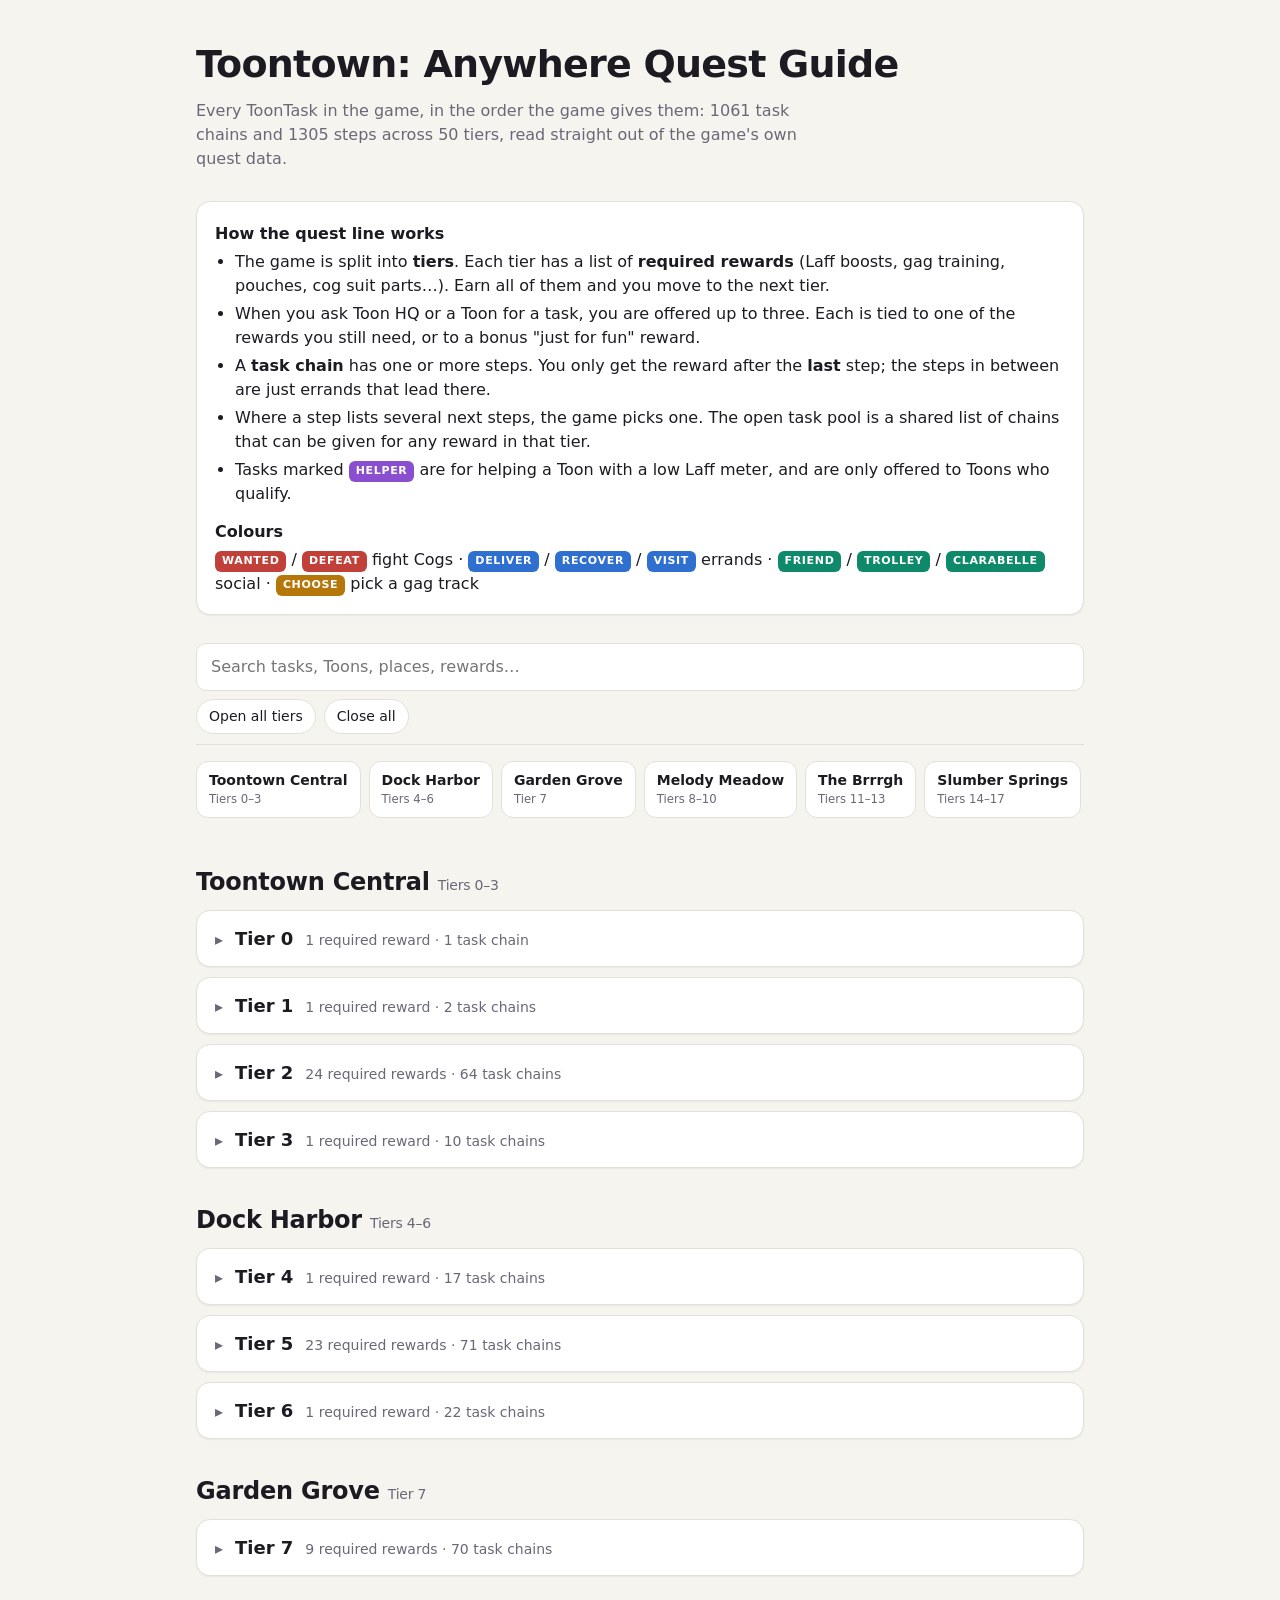
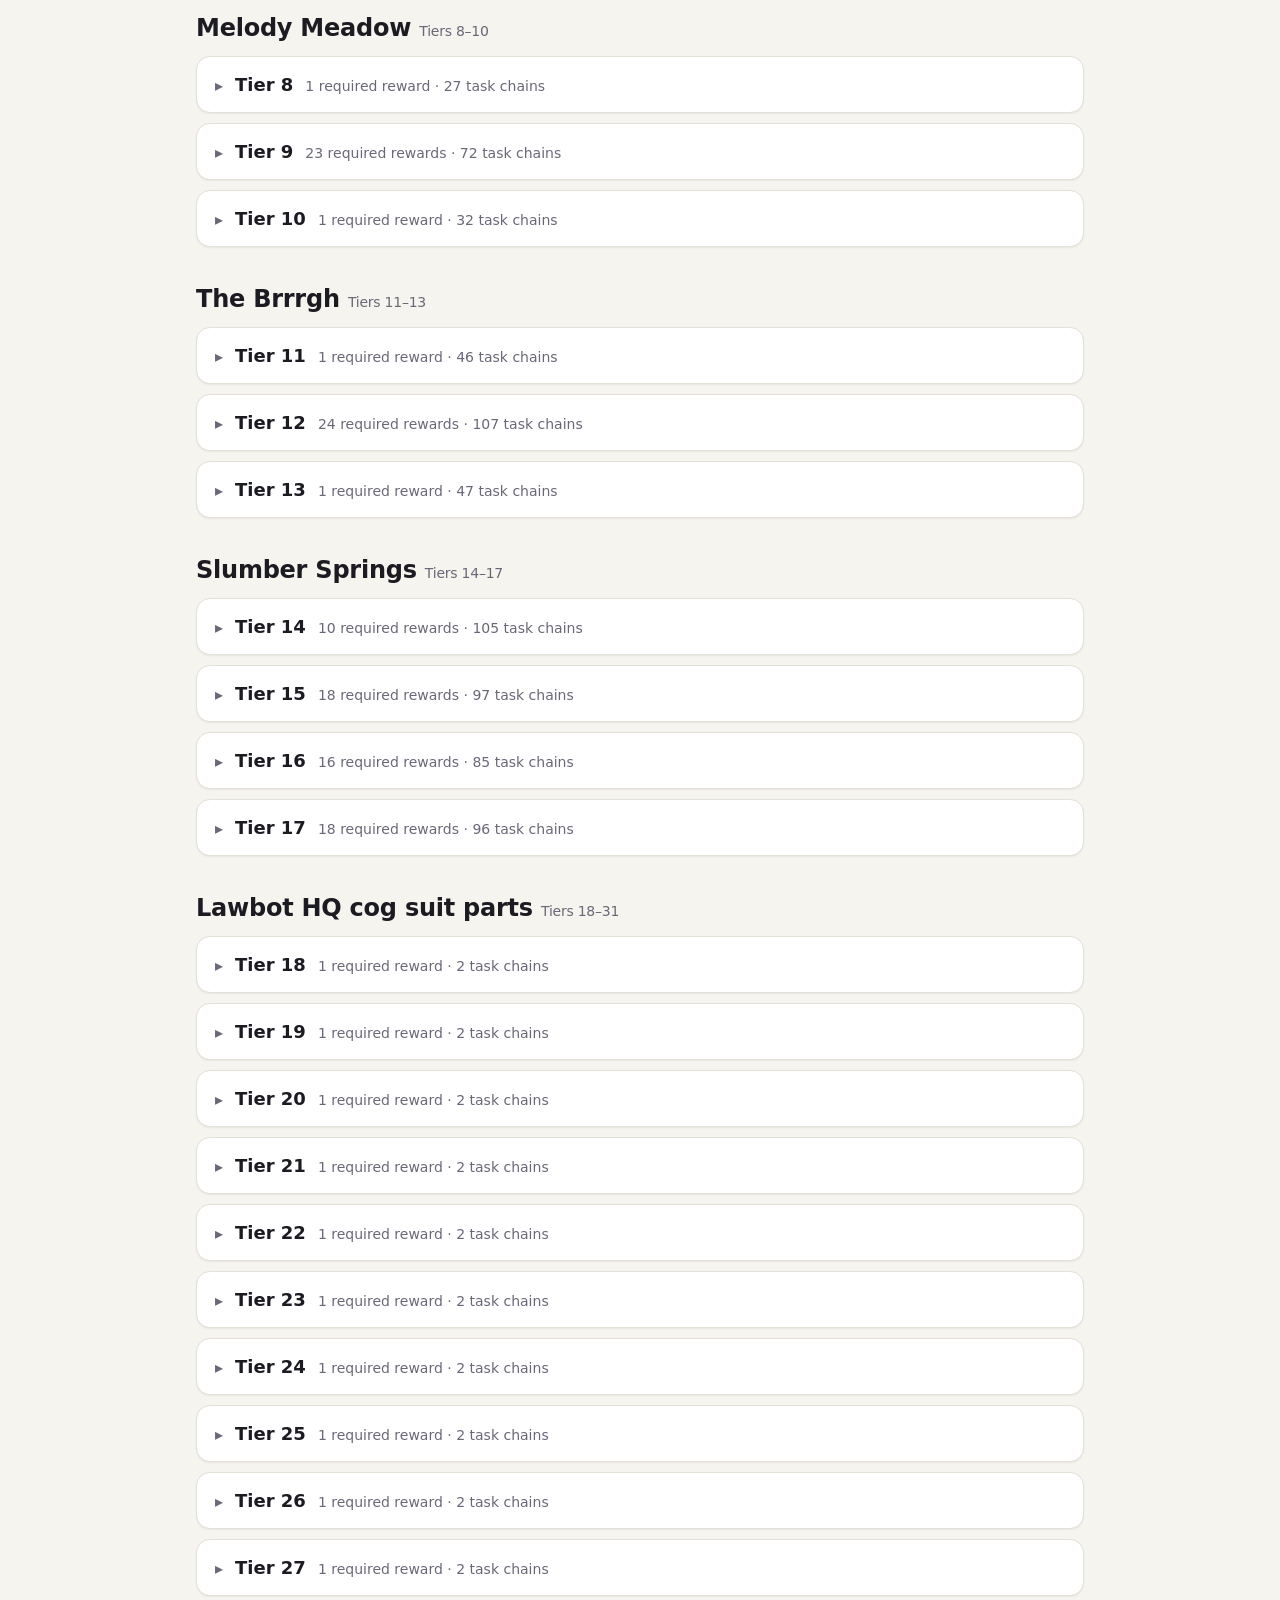
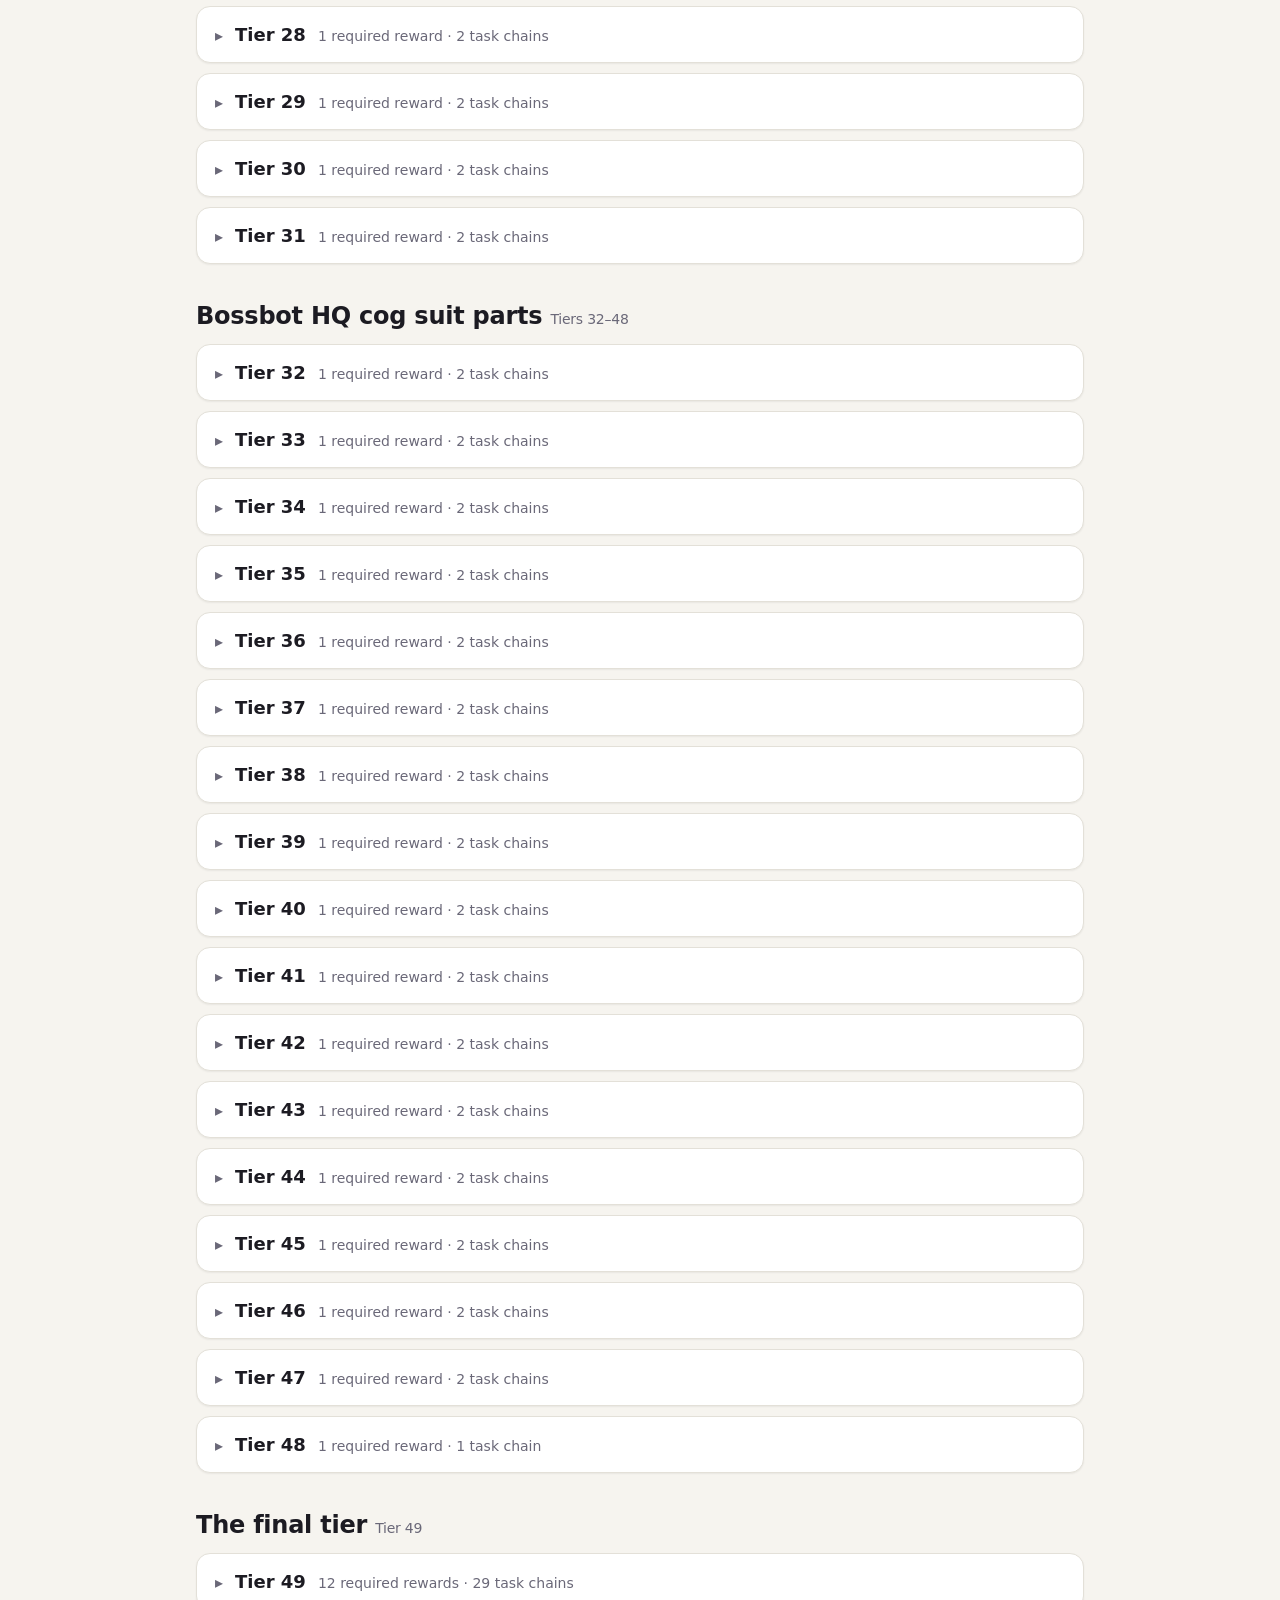
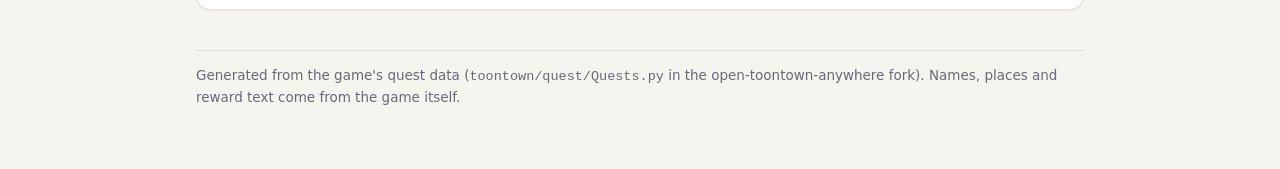
==== docs/quest-guide.html @ 8e9ef566 "Add the quest guide: one-page HTML, wiki pages, and the scripts that build them extract_quests.py re" ====
<!doctype html>
<html lang="en"><head><meta charset="utf-8"><meta name="viewport" content="width=device-width, initial-scale=1">
<title>Toontown: Anywhere Quest Guide</title>
<style>
:root{--bg:#f6f4ef;--card:#fff;--ink:#1c1b22;--muted:#6a6878;--line:#e3e0d8;--accent:#7a3bd6;--accent2:#0e8a6a;--fight:#c2403a;--errand:#2f6fd0;--social:#0e8a6a;--choose:#b5760a;--helper:#8a4fd0;--shadow:0 1px 2px rgba(0,0,0,.06)}
@media (prefers-color-scheme:dark){:root{--bg:#14131a;--card:#1d1c26;--ink:#ecebf3;--muted:#9a98ab;--line:#2d2b3a;--accent:#a678f0;--accent2:#3cc9a0;--fight:#f07a72;--errand:#7aa7f5;--social:#3cc9a0;--choose:#f0b24d;--helper:#b88cf5;--shadow:none}}
*{box-sizing:border-box}html{scroll-behavior:smooth}
body{margin:0;background:var(--bg);color:var(--ink);font:16px/1.5 system-ui,-apple-system,"Segoe UI",Roboto,sans-serif}
.wrap{max-width:920px;margin:0 auto;padding:0 16px 64px}
header{padding:36px 0 12px}header h1{margin:0 0 6px;font-size:clamp(26px,5vw,38px);letter-spacing:-.02em}
header p{margin:0;color:var(--muted);max-width:62ch}
.how{background:var(--card);border:1px solid var(--line);border-radius:14px;padding:6px 18px 14px;margin:18px 0;box-shadow:var(--shadow)}
.how h3{margin:14px 0 4px;font-size:16px}.how p,.how li{margin:4px 0;color:var(--ink)}.how ul{padding-left:20px;margin:4px 0}
.bar{position:sticky;top:0;z-index:5;background:var(--bg);padding:10px 0;border-bottom:1px solid var(--line);margin:0 0 4px}
.bar input{width:100%;font:inherit;padding:11px 14px;border-radius:10px;border:1px solid var(--line);background:var(--card);color:var(--ink)}
.bar .row{display:flex;gap:8px;margin-top:8px;align-items:center;flex-wrap:wrap}
.bar button{font:inherit;font-size:14px;padding:6px 12px;border-radius:999px;border:1px solid var(--line);background:var(--card);color:var(--ink);cursor:pointer}
#count{color:var(--muted);font-size:14px}
nav.toc{display:flex;gap:8px;overflow-x:auto;padding:12px 0;scrollbar-width:thin}
nav.toc a{flex:0 0 auto;text-decoration:none;color:var(--ink);background:var(--card);border:1px solid var(--line);border-radius:12px;padding:8px 12px;font-weight:600;font-size:14px;display:flex;flex-direction:column}
nav.toc a small{color:var(--muted);font-weight:400}
h2{margin:34px 0 10px;font-size:24px;letter-spacing:-.01em;scroll-margin-top:110px}h2 .muted{font-size:14px;font-weight:400}
h4{margin:16px 0 6px;font-size:14px;color:var(--muted);text-transform:uppercase;letter-spacing:.05em}
.muted{color:var(--muted);font-size:.92em}
details.tier{background:var(--card);border:1px solid var(--line);border-radius:14px;margin:10px 0;box-shadow:var(--shadow)}
details.tier>summary{padding:14px 18px;cursor:pointer;display:flex;gap:12px;align-items:baseline;flex-wrap:wrap;list-style:none}
details.tier>summary::-webkit-details-marker{display:none}
details.tier>summary::before{content:"▸";color:var(--muted);transition:transform .15s}details.tier[open]>summary::before{transform:rotate(90deg)}
.tn{font-weight:700;font-size:18px}.tsum{color:var(--muted);font-size:14px}
.tbody{padding:0 18px 16px}.note{color:var(--muted);margin:6px 0}
.rewards ol{margin:4px 0;padding-left:22px;columns:1}@media(min-width:700px){.rewards ol{columns:2}}
.rewards.just p{margin:4px 0;color:var(--ink)}
.group{margin:8px 0}.gh{margin:10px 0 4px;color:var(--accent);font-size:14px}
details.chain{border:1px solid var(--line);border-radius:10px;margin:6px 0;background:var(--bg)}
details.chain>summary{padding:9px 12px;cursor:pointer}
ul.tree,ul.next{list-style:none;margin:0;padding:0 12px 10px}ul.next{padding:6px 0 0 18px;border-left:2px solid var(--line);margin-left:6px}
li.step{margin:8px 0;display:flex;flex-wrap:wrap;gap:0 10px}li.step>.sb{flex:1 1 0;min-width:0}.num{flex:0 0 24px;height:24px;border-radius:50%;background:var(--line);color:var(--ink);font-size:12px;font-weight:700;display:flex;align-items:center;justify-content:center;margin-top:1px}li.step>ul.next{flex:1 0 100%}.what{font-weight:600}.meta{color:var(--ink);font-size:14.5px;margin:2px 0 0 2px}
.reward{color:var(--accent2);font-weight:600}.from{font-weight:600}
li.branchnote{color:var(--muted);font-style:italic;font-size:14px}li.again{font-size:14px}li.again a{color:var(--accent)}
.tag{display:inline-block;font-size:11px;font-weight:700;letter-spacing:.06em;padding:2px 7px;border-radius:6px;color:#fff;vertical-align:1px}
.tag.fight{background:var(--fight)}.tag.errand{background:var(--errand)}.tag.social{background:var(--social)}.tag.choose{background:var(--choose)}.tag.helper{background:var(--helper)}
details.say{margin:4px 0 0 2px}details.say>summary{cursor:pointer;color:var(--muted);font-size:13.5px}details.say p{margin:6px 0;padding-left:10px;border-left:3px solid var(--line);font-size:14.5px}
.hidden{display:none!important}
mark{background:#ffe27a;color:#222;border-radius:3px}
footer{color:var(--muted);font-size:13.5px;margin-top:40px;border-top:1px solid var(--line);padding-top:14px}
@media print{.bar,nav.toc{display:none}details>*{display:block!important}}
</style></head><body><div class="wrap">
<header><h1>Toontown: Anywhere Quest Guide</h1>
<p>Every ToonTask in the game, in the order the game gives them: 1061 task chains and 1305 steps across 50 tiers, read straight out of the game's own quest data.</p></header>

<div class="how">
<h3>How the quest line works</h3>
<ul>
<li>The game is split into <b>tiers</b>. Each tier has a list of <b>required rewards</b> (Laff boosts, gag training, pouches, cog suit parts…). Earn all of them and you move to the next tier.</li>
<li>When you ask Toon HQ or a Toon for a task, you are offered up to three. Each is tied to one of the rewards you still need, or to a bonus "just for fun" reward.</li>
<li>A <b>task chain</b> has one or more steps. You only get the reward after the <b>last</b> step; the steps in between are just errands that lead there.</li>
<li>Where a step lists several next steps, the game picks one. The open task pool is a shared list of chains that can be given for any reward in that tier.</li>
<li>Tasks marked <span class="tag helper">HELPER</span> are for helping a Toon with a low Laff meter, and are only offered to Toons who qualify.</li>
</ul>
<h3>Colours</h3>
<p><span class="tag fight">WANTED</span> / <span class="tag fight">DEFEAT</span> fight Cogs · <span class="tag errand">DELIVER</span> / <span class="tag errand">RECOVER</span> / <span class="tag errand">VISIT</span> errands · <span class="tag social">FRIEND</span> / <span class="tag social">TROLLEY</span> / <span class="tag social">CLARABELLE</span> social · <span class="tag choose">CHOOSE</span> pick a gag track</p>
</div>

<div class="bar"><input id="q" type="search" placeholder="Search tasks, Toons, places, rewards…" autocomplete="off">
<div class="row"><button id="open">Open all tiers</button><button id="close">Close all</button><span id="count"></span></div></div>
<nav class="toc"><a href="#toontown-central">Toontown Central<small>Tiers 0–3</small></a><a href="#dock-harbor">Dock Harbor<small>Tiers 4–6</small></a><a href="#garden-grove">Garden Grove<small>Tier 7</small></a><a href="#melody-meadow">Melody Meadow<small>Tiers 8–10</small></a><a href="#the-brrrgh">The Brrrgh<small>Tiers 11–13</small></a><a href="#slumber-springs">Slumber Springs<small>Tiers 14–17</small></a><a href="#lawbot-hq-cog-suit-parts">Lawbot HQ cog suit parts<small>Tiers 18–31</small></a><a href="#bossbot-hq-cog-suit-parts">Bossbot HQ cog suit parts<small>Tiers 32–48</small></a><a href="#the-final-tier">The final tier<small>Tier 49</small></a></nav>
<section class="area" id="toontown-central"><h2>Toontown Central <span class="muted">Tiers 0–3</span></h2><details class="tier" id="tier0" data-tier="0"><summary><span class="tn">Tier 0</span> <span class="tsum">1 required reward · 1 task chain</span></summary><div class="tbody"><p class="note">Tasks are handed to you one at a time.</p><div class="rewards"><h4>Rewards you must earn to finish this tier (in this order)</h4><ol><li>1 point Laff boost</li></ol></div><h4>Set task chains (each ends in a particular reward)</h4><div class="group"><div class="gh">Ends with: <b>1 point Laff boost</b></div><details class="chain" data-q="101"><summary><span class="tag fight">Wanted</span> Defeat a Flunky <span class="muted">5 steps &middot; from any Toon that offers tasks (Toon HQ officers do)</span></summary><ul class="tree"><li class="step" id="q101"><span class="num">1</span><div class="sb"><span class="tag fight">Wanted</span> <span class="what">Defeat a Flunky</span><div class="meta"><span class="from">Get it from any Toon that offers tasks (Toon HQ officers do)</span> &middot; Then go to any Toon HQ</div></div></li><li class="step" id="q110"><span class="num">2</span><div class="sb"><span class="tag social">Trolley</span> <span class="what">Make a friend</span><div class="meta"><span class="from">Get it from any Toon HQ</span> &middot; Then go to any Toon HQ</div></div></li><li class="step" id="q145"><span class="num">3</span><div class="sb"><span class="tag errand">Recover</span> <span class="what">Recover a Blackboard Eraser from The Cogs in Toontown Central</span><div class="meta"><span class="from">Get it from any Toon HQ</span> &middot; Then go to any Toon HQ</div></div></li><li class="step" id="q150"><span class="num">4</span><div class="sb"><span class="tag social">Friend</span> <span class="what">Make a friend</span><div class="meta"><span class="from">Get it from any Toon HQ</span> &middot; Then go to any Toon HQ</div></div></li><li class="step" id="q175"><span class="num">5</span><div class="sb"><span class="tag social">Clarabelle</span> <span class="what">Call Clarabelle</span><div class="meta"><span class="from">Get it from any Toon HQ</span> &middot; Hand in to any Toon HQ &middot; <span class="reward">Reward: 1 point Laff boost</span></div><details class="say"><summary>What they say</summary><p>Did you know you have your very own Toon house?</p><p>Clarabelle Cow runs a phone catalog where you can order furniture to decorate your house.</p><p>You can also buy SpeedChat phrases, clothing, and other fun things!</p><p>I&#x27;ll tell Clarabelle to send you your first catalog now.</p><p>You get a catalog with new items every week!</p><p>Go to your home and use your phone to call Clarabelle.</p></details></div></li></ul></details></div></div></details><details class="tier" id="tier1" data-tier="1"><summary><span class="tn">Tier 1</span> <span class="tsum">1 required reward · 2 task chains</span></summary><div class="tbody"><p class="note">Each time you ask for a task you are offered up to 2 to pick from.</p><div class="rewards"><h4>Rewards you must earn to finish this tier (in this order)</h4><ol><li>Gag training</li></ol></div><h4>Set task chains (each ends in a particular reward)</h4><div class="group"><div class="gh">Ends with: <b>Gag training</b></div><details class="chain" data-q="164"><summary><span class="tag errand">Visit</span> Visit Flippy <span class="muted">5 steps &middot; from any Toon that offers tasks (Toon HQ officers do)</span></summary><ul class="tree"><li class="step" id="q164"><span class="num">1</span><div class="sb"><span class="tag errand">Visit</span> <span class="what">Visit Flippy</span><div class="meta"><span class="from">Get it from any Toon that offers tasks (Toon HQ officers do)</span> &middot; <span class="muted">Toon Hall, Playground (Toontown Central)</span></div><details class="say"><summary>What they say</summary><p>You look like you could use some new gags.</p><p>Go see Flippy, maybe he can help you out. (Toon Hall, Playground (Toontown Central))</p></details></div></li><li class="step" id="q165"><span class="num">2</span><div class="sb"><span class="tag fight">Wanted</span> <span class="what">Defeat 4 Cogs</span><div class="meta"><span class="from">Get it from <b>Flippy</b> <span class="muted">Toon Hall, Playground (Toontown Central)</span></span> &middot; Then go to <b>Flippy</b> <span class="muted">Toon Hall, Playground (Toontown Central)</span></div><details class="say"><summary>What they say</summary><p>Hi there.</p><p>Looks like you need to practice training your gags.</p><p>Every time you hit a Cog with one of your gags, your experience increases.</p><p>When you get enough experience, you will be able to use an even better gag.</p><p>Go practice your gags by defeating 4 Cogs.</p></details></div><ul class="next branch"><li class="branchnote">Then one of these (the game picks):</li><li class="step" id="q166"><span class="num">3</span><div class="sb"><span class="tag fight">Wanted</span> <span class="what">Defeat 4 Bossbots</span><div class="meta"><span class="from">Get it from <b>Flippy</b> <span class="muted">Toon Hall, Playground (Toontown Central)</span></span> &middot; Then go to <b>Flippy</b> <span class="muted">Toon Hall, Playground (Toontown Central)</span></div><details class="say"><summary>What they say</summary><p>Nice work defeating those Cogs.</p><p>You know, the Cogs come in four different types.</p><p>They are Lawbots, Cashbots, Sellbots, and Bossbots.</p><p>You can tell them apart by their coloring and their name labels.</p><p>For practice go defeat 4 Bossbots.</p></details></div><ul class="next branch"><li class="branchnote">Then one of these (the game picks):</li><li class="step" id="q170"><span class="num">4</span><div class="sb"><span class="tag errand">Visit</span> <span class="what">Visit Librarian Larry</span><div class="meta"><span class="from">Get it from <b>Flippy</b> <span class="muted">Toon Hall, Playground (Toontown Central)</span></span> &middot; <span class="muted">Toontown Library, Playground (Toontown Central)</span></div><details class="say"><summary>What they say</summary><p>Nice work, now you know the difference between the 4 types of Cogs.</p><p>I think you are ready to start training for your third gag track.</p><p>Go talk to Librarian Larry to choose your next gag track - he can give you some expert advice. (Toontown Library, Playground (Toontown Central))</p></details></div></li><li class="step" id="q400"><span class="num">5</span><div class="sb"><span class="tag choose">Choose</span> <span class="what">Choose between Sound and Toon-up</span><div class="meta"><span class="from">Get it from <b>Librarian Larry</b> <span class="muted">Toontown Library, Playground (Toontown Central)</span></span> &middot; Hand in to <b>Librarian Larry</b> <span class="muted">Toontown Library, Playground (Toontown Central)</span> &middot; <span class="reward">Reward: Gag training</span></div><details class="say"><summary>What they say</summary><p>Throw and Squirt are great, but you will need more gags to fight higher level Cogs.</p><p>When you team up with other Toons against the Cogs, you can combine attacks for even more damage.</p><p>Try different combinations of gags to see what works best.</p><p>For your next track, choose between Sound and Toonup.</p><p>Sound is special because when it hits, it damages all Cogs.</p><p>Toonup lets you heal other Toons in battle.</p><p>When you are ready to decide, come back here and choose.</p></details></div></li><li class="step" id="q171"><span class="num">4</span><div class="sb"><span class="tag errand">Visit</span> <span class="what">Visit Franz Neckvein</span><div class="meta"><span class="from">Get it from <b>Flippy</b> <span class="muted">Toon Hall, Playground (Toontown Central)</span></span> &middot; <span class="muted">The Punch Line Gym, Punchline Place (Toontown Central)</span></div><details class="say"><summary>What they say</summary><p>Nice work, now you know the difference between the 4 types of Cogs.</p><p>I think you are ready to start training for your third gag track.</p><p>Go talk to Franz Neckvein to choose your next gag track - he can give you some expert advice. (The Punch Line Gym, Punchline Place (Toontown Central))</p></details></div></li><li class="again"><a href="#q400">Continues at step 400 (shown above)</a></li><li class="step" id="q172"><span class="num">4</span><div class="sb"><span class="tag errand">Visit</span> <span class="what">Visit Honey Haha</span><div class="meta"><span class="from">Get it from <b>Flippy</b> <span class="muted">Toon Hall, Playground (Toontown Central)</span></span> &middot; <span class="muted">The Laughin&#x27; Place, Silly Street (Toontown Central)</span></div><details class="say"><summary>What they say</summary><p>Nice work, now you know the difference between the 4 types of Cogs.</p><p>I think you are ready to start training for your third gag track.</p><p>Go talk to Honey Haha to choose your next gag track - she can give you some expert advice. (The Laughin&#x27; Place, Silly Street (Toontown Central))</p></details></div></li><li class="again"><a href="#q400">Continues at step 400 (shown above)</a></li></ul></li><li class="step" id="q167"><span class="num">3</span><div class="sb"><span class="tag fight">Wanted</span> <span class="what">Defeat 4 Lawbots</span><div class="meta"><span class="from">Get it from <b>Flippy</b> <span class="muted">Toon Hall, Playground (Toontown Central)</span></span> &middot; Then go to <b>Flippy</b> <span class="muted">Toon Hall, Playground (Toontown Central)</span></div><details class="say"><summary>What they say</summary><p>Nice work defeating those Cogs.</p><p>You know, the Cogs come in four different types.</p><p>They are Lawbots, Cashbots, Sellbots, and Bossbots.</p><p>You can tell them apart by their coloring and their name labels.</p><p>For practice go defeat 4 Lawbots.</p></details></div><ul class="next branch"><li class="branchnote">Then one of these (the game picks):</li><li class="again"><a href="#q170">Continues at step 170 (shown above)</a></li><li class="again"><a href="#q171">Continues at step 171 (shown above)</a></li><li class="again"><a href="#q172">Continues at step 172 (shown above)</a></li></ul></li><li class="step" id="q168"><span class="num">3</span><div class="sb"><span class="tag fight">Wanted</span> <span class="what">Defeat 4 Sellbots</span><div class="meta"><span class="from">Get it from <b>Flippy</b> <span class="muted">Toon Hall, Playground (Toontown Central)</span></span> &middot; Then go to <b>Flippy</b> <span class="muted">Toon Hall, Playground (Toontown Central)</span></div><details class="say"><summary>What they say</summary><p>Nice work defeating those Cogs.</p><p>You know, the Cogs come in four different types.</p><p>They are Lawbots, Cashbots, Sellbots, and Bossbots.</p><p>You can tell them apart by their coloring and their name labels.</p><p>For practice go defeat 4 Sellbots.</p></details></div><ul class="next branch"><li class="branchnote">Then one of these (the game picks):</li><li class="again"><a href="#q170">Continues at step 170 (shown above)</a></li><li class="again"><a href="#q171">Continues at step 171 (shown above)</a></li><li class="again"><a href="#q172">Continues at step 172 (shown above)</a></li></ul></li><li class="step" id="q169"><span class="num">3</span><div class="sb"><span class="tag fight">Wanted</span> <span class="what">Defeat 4 Cashbots</span><div class="meta"><span class="from">Get it from <b>Flippy</b> <span class="muted">Toon Hall, Playground (Toontown Central)</span></span> &middot; Then go to <b>Flippy</b> <span class="muted">Toon Hall, Playground (Toontown Central)</span></div><details class="say"><summary>What they say</summary><p>Nice work defeating those Cogs.</p><p>You know, the Cogs come in four different types.</p><p>They are Lawbots, Cashbots, Sellbots, and Bossbots.</p><p>You can tell them apart by their coloring and their name labels.</p><p>For practice go defeat 4 Cashbots.</p></details></div><ul class="next branch"><li class="branchnote">Then one of these (the game picks):</li><li class="again"><a href="#q170">Continues at step 170 (shown above)</a></li><li class="again"><a href="#q171">Continues at step 171 (shown above)</a></li><li class="again"><a href="#q172">Continues at step 172 (shown above)</a></li></ul></li></ul></li></ul></details><details class="chain" data-q="165"><summary><span class="tag fight">Wanted</span> Defeat 4 Cogs <span class="muted">4 steps &middot; from Flippy Toon Hall, Playground (Toontown Central)</span></summary><ul class="tree"><li class="again"><a href="#q165">Continues at step 165 (shown above)</a></li></ul></details></div></div></details><details class="tier" id="tier2" data-tier="2"><summary><span class="tn">Tier 2</span> <span class="tsum">24 required rewards · 64 task chains</span></summary><div class="tbody"><p class="note">Each time you ask for a task you are offered up to 3 to pick from.</p><div class="rewards"><h4>Rewards you must earn to finish this tier (in this order)</h4><ol><li>1 point Laff boost</li><li>Gag training, frame 1 of your chosen track</li><li>Medium Pouch (25)</li><li>Gag training, frame 2 of your chosen track</li><li>Gag training, frame 3 of your chosen track</li><li>2 point Laff boost</li><li>Gag training, frame 4 of your chosen track</li><li>Gag training, frame 5 of your chosen track</li><li>3 point Laff boost</li><li>Gag training, frame 6 of your chosen track</li><li>Gag training, frame 7 of your chosen track</li><li>1 point Laff boost</li><li>Gag training, frame 8 of your chosen track</li><li>Gag training, frame 9 of your chosen track</li><li>2 point Laff boost</li><li>Gag training, frame 10 of your chosen track</li><li>Gag training, frame 11 of your chosen track</li><li>Carry 2 ToonTasks</li><li>Gag training, frame 12 of your chosen track</li><li>Gag training, frame 13 of your chosen track</li><li>Carry 50 jellybeans</li><li>Gag training, frame 14 of your chosen track</li><li>Gag training, frame 15 of your chosen track</li><li>Teleport access to Toontown Central</li></ol></div><div class="rewards just"><h4>Just for fun rewards (extra tasks, not needed to move on)</h4><p>Clothing Ticket · 20 jellybeans ×2 · 40 jellybeans ×2 · Big toon ×2 · Small toon ×2</p></div><h4>Set task chains (each ends in a particular reward)</h4><div class="group"><div class="gh">Ends with: <b>Medium Pouch (25)</b></div><details class="chain" data-q="1054"><summary><span class="tag errand">Visit</span> Visit Loony Louis <span class="muted">5 steps &middot; from any Toon that offers tasks (Toon HQ officers do)</span></summary><ul class="tree"><li class="step" id="q1054"><span class="num">1</span><div class="sb"><span class="tag errand">Visit</span> <span class="what">Visit Loony Louis</span><div class="meta"><span class="from">Get it from any Toon that offers tasks (Toon HQ officers do)</span> &middot; <span class="muted">Used Clown Cars, Silly Street (Toontown Central)</span></div><details class="say"><summary>What they say</summary><p>Loony Louis needs some help with his clown cars. (Used Clown Cars, Silly Street (Toontown Central))</p></details></div></li><li class="step" id="q1055"><span class="num">2</span><div class="sb"><span class="tag errand">Recover</span> <span class="what">Recover 4 Clown car tires from a fish</span><div class="meta"><span class="from">Get it from <b>Loony Louis</b> <span class="muted">Used Clown Cars, Silly Street (Toontown Central)</span></span> &middot; Then go to <b>Loony Louis</b> <span class="muted">Used Clown Cars, Silly Street (Toontown Central)</span></div><details class="say"><summary>What they say</summary><p>Yowza!  I can&#x27;t find the tires to this here clown car anywhere!</p><p>Do ya think you could help me out?</p><p>I think Loopy Bob may have tossed them in the pond in the Toontown Central playground.</p><p>If you stand on one of the docks there you can try and fish out the tires for me.</p></details></div></li><li class="step" id="q1056"><span class="num">3</span><div class="sb"><span class="tag errand">Visit</span> <span class="what">Visit Lucy Tires</span><div class="meta"><span class="from">Get it from <b>Loony Louis</b> <span class="muted">Used Clown Cars, Silly Street (Toontown Central)</span></span> &middot; <span class="muted">Crack Up Auto Repair, Loopy Lane (Toontown Central)</span></div><details class="say"><summary>What they say</summary><p>Fan-flying-tastic!  Now I can get this old clown car on the road again!</p><p>Hey, I thought I had an air pump around here to inflate these tires...</p><p>Maybe Lucy Tires borrowed it?</p><p>Could you go ask for it back for me? (Crack Up Auto Repair, Loopy Lane (Toontown Central))</p></details></div></li><li class="step" id="q1057"><span class="num">4</span><div class="sb"><span class="tag fight">Wanted</span> <span class="what">Defeat 6 Level 3+ Cogs in Toontown Central</span><div class="meta"><span class="from">Get it from <b>Lucy Tires</b> <span class="muted">Crack Up Auto Repair, Loopy Lane (Toontown Central)</span></span> &middot; Then go to <b>Lucy Tires</b> <span class="muted">Crack Up Auto Repair, Loopy Lane (Toontown Central)</span></div><details class="say"><summary>What they say</summary><p>Hi there.</p><p>A tire pump you say?</p><p>I&#x27;ll tell you what - you help clean up the streets of some of those high level Cogs for me...</p><p>And I&#x27;ll let you have the tire pump.</p></details></div></li><li class="step" id="q1058"><span class="num">5</span><div class="sb"><span class="tag errand">Deliver</span> <span class="what">Deliver an Air pump</span><div class="meta"><span class="from">Get it from <b>Lucy Tires</b> <span class="muted">Crack Up Auto Repair, Loopy Lane (Toontown Central)</span></span> &middot; Hand in to <b>Loony Louis</b> <span class="muted">Used Clown Cars, Silly Street (Toontown Central)</span> &middot; <span class="reward">Reward: Medium Pouch (25)</span></div><details class="say"><summary>What they say</summary><p>Good job - I knew you could do it.</p><p>Here&#x27;s the pump.  I&#x27;m sure Loony Louis will be glad to get it back.</p></details></div></li></ul></details><details class="chain" data-q="1055"><summary><span class="tag errand">Recover</span> Recover 4 Clown car tires from a fish <span class="muted">4 steps &middot; from Loony Louis Used Clown Cars, Silly Street (Toontown Central)</span></summary><ul class="tree"><li class="again"><a href="#q1055">Continues at step 1055 (shown above)</a></li></ul></details></div><div class="group"><div class="gh">Ends with: <b>3 point Laff boost</b></div><details class="chain" data-q="1081"><summary><span class="tag errand">Visit</span> Visit Sticky Lou <span class="muted">4 steps &middot; from any Toon that offers tasks (Toon HQ officers do)</span></summary><ul class="tree"><li class="step" id="q1081"><span class="num">1</span><div class="sb"><span class="tag errand">Visit</span> <span class="what">Visit Sticky Lou</span><div class="meta"><span class="from">Get it from any Toon that offers tasks (Toon HQ officers do)</span> &middot; <span class="muted">Blue Glue, Loopy Lane (Toontown Central)</span></div><details class="say"><summary>What they say</summary><p>Sticky Lou appears to be in a sticky situation. He sure could use a hand. (Blue Glue, Loopy Lane (Toontown Central))</p></details></div></li><li class="step" id="q1082"><span class="num">2</span><div class="sb"><span class="tag errand">Recover</span> <span class="what">Recover some Oil from Sellbots</span><div class="meta"><span class="from">Get it from <b>Sticky Lou</b> <span class="muted">Blue Glue, Loopy Lane (Toontown Central)</span></span> &middot; Then go to <b>Sticky Lou</b> <span class="muted">Blue Glue, Loopy Lane (Toontown Central)</span></div><details class="say"><summary>What they say</summary><p>I spilled quick dry glue and I&#x27;m stuck - stuck cold!</p><p>If there were a way out, I sure would be sold.</p><p>That gives me an idea, if you are feeling loyal.</p><p>Defeat some Sellbots and bring back some oil.</p></details></div></li><li class="step" id="q1083"><span class="num">3</span><div class="sb"><span class="tag errand">Recover</span> <span class="what">Recover some Grease from Lawbots</span><div class="meta"><span class="from">Get it from <b>Sticky Lou</b> <span class="muted">Blue Glue, Loopy Lane (Toontown Central)</span></span> &middot; Then go to <b>Sticky Lou</b> <span class="muted">Blue Glue, Loopy Lane (Toontown Central)</span></div><details class="say"><summary>What they say</summary><p>Well, oil helped a little, but I still cannot budge,</p><p>What else would help?  It&#x27;s hard to judge.</p><p>That gives me an idea; it&#x27;s worth a try at least.</p><p>Defeat some Lawbots and bring back some grease.</p></details></div></li><li class="step" id="q1084"><span class="num">4</span><div class="sb"><span class="tag errand">Recover</span> <span class="what">Recover some Water from Cashbots</span><div class="meta"><span class="from">Get it from <b>Sticky Lou</b> <span class="muted">Blue Glue, Loopy Lane (Toontown Central)</span></span> &middot; Hand in to <b>Sticky Lou</b> <span class="muted">Blue Glue, Loopy Lane (Toontown Central)</span> &middot; <span class="reward">Reward: 3 point Laff boost</span></div><details class="say"><summary>What they say</summary><p>Nope, that didn&#x27;t help.  This is really not funny.</p><p>I put the grease right there on the money,</p><p>That gives me an idea, before I forget it.</p><p>Defeat some Cashbots; bring back water to wet it.</p></details></div></li></ul></details><details class="chain" data-q="1082"><summary><span class="tag errand">Recover</span> Recover some Oil from Sellbots <span class="muted">3 steps &middot; from Sticky Lou Blue Glue, Loopy Lane (Toontown Central)</span></summary><ul class="tree"><li class="again"><a href="#q1082">Continues at step 1082 (shown above)</a></li></ul></details></div><div class="group"><div class="gh">Ends with: <b>1 point Laff boost</b></div><details class="chain" data-q="1085"><summary><span class="tag errand">Visit</span> Visit Professor Pete <span class="muted">3 steps &middot; from any Toon that offers tasks (Toon HQ officers do)</span></summary><ul class="tree"><li class="step" id="q1085"><span class="num">1</span><div class="sb"><span class="tag errand">Visit</span> <span class="what">Visit Professor Pete</span><div class="meta"><span class="from">Get it from any Toon that offers tasks (Toon HQ officers do)</span> &middot; <span class="muted">Toontown School House, Playground (Toontown Central)</span></div><details class="say"><summary>What they say</summary><p>Professor Pete is conducting some research on the Cogs.</p><p>Go talk to him if you want to help out. (Toontown School House, Playground (Toontown Central))</p></details></div></li><li class="step" id="q1086"><span class="num">2</span><div class="sb"><span class="tag errand">Recover</span> <span class="what">Recover 5 Cog Gears from Level 2+ Cogs</span><div class="meta"><span class="from">Get it from <b>Professor Pete</b> <span class="muted">Toontown School House, Playground (Toontown Central)</span></span> &middot; Then go to <b>Professor Pete</b> <span class="muted">Toontown School House, Playground (Toontown Central)</span></div><details class="say"><summary>What they say</summary><p>That&#x27;s right, I&#x27;m conducting a study of the Cogs.</p><p>I want to know what makes them tick.</p><p>It sure would help me if you could gather some gears from Cogs.</p><p>Make sure they&#x27;re from at least level 2 Cogs so they&#x27;re big enough to examine.</p></details></div></li><li class="step" id="q1089"><span class="num">3</span><div class="sb"><span class="tag errand">Deliver</span> <span class="what">Deliver a Gear report</span><div class="meta"><span class="from">Get it from <b>Professor Pete</b> <span class="muted">Toontown School House, Playground (Toontown Central)</span></span> &middot; Hand in to any Toon HQ &middot; <span class="reward">Reward: 1 point Laff boost</span></div><details class="say"><summary>What they say</summary><p>Okay, let&#x27;s take a look.  These are excellent specimens!</p><p>Mmmm...</p><p>Okay, here&#x27;s my report.  Take this back to Toon Headquarters right away.</p></details></div></li></ul></details><details class="chain" data-q="1086"><summary><span class="tag errand">Recover</span> Recover 5 Cog Gears from Level 2+ Cogs <span class="muted">2 steps &middot; from Professor Pete Toontown School House, Playground (Toontown Central)</span></summary><ul class="tree"><li class="again"><a href="#q1086">Continues at step 1086 (shown above)</a></li></ul></details></div><div class="group"><div class="gh">Ends with: <b>2 point Laff boost</b></div><details class="chain" data-q="1059"><summary><span class="tag errand">Visit</span> Visit Professor Wiggle <span class="muted">3 steps &middot; from any Toon that offers tasks (Toon HQ officers do)</span></summary><ul class="tree"><li class="step" id="q1059"><span class="num">1</span><div class="sb"><span class="tag errand">Visit</span> <span class="what">Visit Professor Wiggle</span><div class="meta"><span class="from">Get it from any Toon that offers tasks (Toon HQ officers do)</span> &middot; <span class="muted">Professor Wiggle&#x27;s House of Giggles, Punchline Place (Toontown Central)</span></div><details class="say"><summary>What they say</summary><p>Professor Wiggle is running low on supplies.  Maybe you can give him a hand? (Professor Wiggle&#x27;s House of Giggles, Punchline Place (Toontown Central))</p></details></div></li><li class="step" id="q1060"><span class="num">2</span><div class="sb"><span class="tag errand">Recover</span> <span class="what">Recover some Octopus ink from a fish</span><div class="meta"><span class="from">Get it from <b>Professor Wiggle</b> <span class="muted">Professor Wiggle&#x27;s House of Giggles, Punchline Place (Toontown Central)</span></span> &middot; Then go to <b>Professor Wiggle</b> <span class="muted">Professor Wiggle&#x27;s House of Giggles, Punchline Place (Toontown Central)</span></div><details class="say"><summary>What they say</summary><p>Thanks for stopping by!</p><p>Those Cogs have been stealing my ink, so I&#x27;m running very low.</p><p>Could you fish some octopus ink out of the pond for me?</p><p>Just stand on a dock near the pond to fish.</p></details></div></li><li class="step" id="q1062"><span class="num">3</span><div class="sb"><span class="tag fight">Wanted</span> <span class="what">Defeat 6 Bloodsuckers in Toontown Central</span><div class="meta"><span class="from">Get it from <b>Professor Wiggle</b> <span class="muted">Professor Wiggle&#x27;s House of Giggles, Punchline Place (Toontown Central)</span></span> &middot; Hand in to <b>Professor Wiggle</b> <span class="muted">Professor Wiggle&#x27;s House of Giggles, Punchline Place (Toontown Central)</span> &middot; <span class="reward">Reward: 2 point Laff boost</span></div><details class="say"><summary>What they say</summary><p>Great - thanks for the ink!</p><p>You know what, maybe if you cleared away some of those Bloodsuckers...</p><p>I wouldn&#x27;t run out of ink again so quickly.</p><p>Defeat 6 Bloodsuckers in Toontown Central for your reward.</p></details></div></li></ul></details><details class="chain" data-q="1060"><summary><span class="tag errand">Recover</span> Recover some Octopus ink from a fish <span class="muted">2 steps &middot; from Professor Wiggle Professor Wiggle&#x27;s House of Giggles, Punchline Place (Toontown Central)</span></summary><ul class="tree"><li class="again"><a href="#q1060">Continues at step 1060 (shown above)</a></li></ul></details><details class="chain" data-q="1090"><summary><span class="tag errand">Visit</span> Visit Honey Haha <span class="muted">2 steps &middot; from any Toon that offers tasks (Toon HQ officers do)</span></summary><ul class="tree"><li class="step" id="q1090"><span class="num">1</span><div class="sb"><span class="tag errand">Visit</span> <span class="what">Visit Honey Haha</span><div class="meta"><span class="from">Get it from any Toon that offers tasks (Toon HQ officers do)</span> &middot; <span class="muted">The Laughin&#x27; Place, Silly Street (Toontown Central)</span></div><details class="say"><summary>What they say</summary><p>Honey Haha has some useful information for you. (The Laughin&#x27; Place, Silly Street (Toontown Central))</p></details></div></li><li class="step" id="q1091"><span class="num">2</span><div class="sb"><span class="tag fight">Wanted</span> <span class="what">Defeat 8 Level 2+ Cogs in Toontown Central</span><div class="meta"><span class="from">Get it from <b>Honey Haha</b> <span class="muted">The Laughin&#x27; Place, Silly Street (Toontown Central)</span></span> &middot; Hand in to any Toon HQ &middot; <span class="reward">Reward: 2 point Laff boost</span></div><details class="say"><summary>What they say</summary><p>I hear that Toon Headquarters is working on a sort of Cog Radar.</p><p>It will let you see where the Cogs are so that it will be easier to find them.</p><p>That Cog Page in your Shticker Book is the key.</p><p>By defeating enough Cogs, you can tune in to their signals and actually track where they are.</p><p>Keep defeating Cogs, so you will be ready.</p></details></div></li></ul></details><details class="chain" data-q="1091"><summary><span class="tag fight">Wanted</span> Defeat 8 Level 2+ Cogs in Toontown Central <span class="muted">1 step &middot; from Honey Haha The Laughin&#x27; Place, Silly Street (Toontown Central)</span></summary><ul class="tree"><li class="again"><a href="#q1091">Continues at step 1091 (shown above)</a></li></ul></details></div><div class="group"><div class="gh">Ends with: <b>Carry 2 ToonTasks</b></div><details class="chain" data-q="1076"><summary><span class="tag errand">Visit</span> Visit Sharky Jones <span class="muted">5 steps &middot; from any Toon that offers tasks (Toon HQ officers do)</span></summary><ul class="tree"><li class="step" id="q1076"><span class="num">1</span><div class="sb"><span class="tag errand">Visit</span> <span class="what">Visit Sharky Jones</span><div class="meta"><span class="from">Get it from any Toon that offers tasks (Toon HQ officers do)</span> &middot; <span class="muted">14 Karat Goldfish, Loopy Lane (Toontown Central)</span></div><details class="say"><summary>What they say</summary><p>There&#x27;s been some trouble over at 14 Karat Goldfish.</p><p>Sharky Jones could probably use a hand. (14 Karat Goldfish, Loopy Lane (Toontown Central))</p></details></div></li><li class="step" id="q1077"><span class="num">2</span><div class="sb"><span class="tag errand">Recover</span> <span class="what">Recover a Goldfish receipt from The Cogs</span><div class="meta"><span class="from">Get it from <b>Sharky Jones</b> <span class="muted">14 Karat Goldfish, Loopy Lane (Toontown Central)</span></span> &middot; Then go to <b>Sharky Jones</b> <span class="muted">14 Karat Goldfish, Loopy Lane (Toontown Central)</span></div><details class="say"><summary>What they say</summary><p>Thanks for coming - the Cogs stole all my goldfish.</p><p>I think the Cogs want to sell them to make a quick buck.</p><p>Those 5 fish have been my only companions in this tiny store for so many years...</p><p>If you could get them back for me I&#x27;d really appreciate it.</p><p>I&#x27;m sure one of the Cogs has my fish.</p><p>Defeat Cogs until you find my goldfish.</p></details></div></li><li class="step" id="q1078"><span class="num">3</span><div class="sb"><span class="tag errand">Deliver</span> <span class="what">Deliver a Goldfish receipt</span><div class="meta"><span class="from">Get it from <b>Sharky Jones</b> <span class="muted">14 Karat Goldfish, Loopy Lane (Toontown Central)</span></span> &middot; Then go to <b>Professor Wiggle</b> <span class="muted">Professor Wiggle&#x27;s House of Giggles, Punchline Place (Toontown Central)</span></div><details class="say"><summary>What they say</summary><p>Oh, you have my fish!</p><p>Huh?  What&#x27;s this - a receipt?</p><p>Sigh, I guess they are Cogs, after all.</p><p>I can&#x27;t make heads or tails out of this receipt.  Could you take it to Professor Wiggle and see if he can read it? (Professor Wiggle&#x27;s House of Giggles, Punchline Place (Toontown Central))</p></details></div></li><li class="step" id="q1079"><span class="num">4</span><div class="sb"><span class="tag errand">Recover</span> <span class="what">Recover a Goldfish from Flunkies</span><div class="meta"><span class="from">Get it from <b>Professor Wiggle</b> <span class="muted">Professor Wiggle&#x27;s House of Giggles, Punchline Place (Toontown Central)</span></span> &middot; Then go to <b>Sharky Jones</b> <span class="muted">14 Karat Goldfish, Loopy Lane (Toontown Central)</span></div><details class="say"><summary>What they say</summary><p>Mmm, let me see that receipt.</p><p>...Ah Yes, it says that 1 goldfish was sold to a Flunky.</p><p>It doesn&#x27;t seem to mention what happened to the other 4 fish.</p><p>Maybe you should try and find that Flunky.</p></details></div></li><li class="step" id="q1080"><span class="num">5</span><div class="sb"><span class="tag errand">Recover</span> <span class="what">Recover 4 Goldfish from a fish</span><div class="meta"><span class="from">Get it from <b>Sharky Jones</b> <span class="muted">14 Karat Goldfish, Loopy Lane (Toontown Central)</span></span> &middot; Hand in to <b>Sharky Jones</b> <span class="muted">14 Karat Goldfish, Loopy Lane (Toontown Central)</span> &middot; <span class="reward">Reward: Carry 2 ToonTasks</span></div><details class="say"><summary>What they say</summary><p>Oh thank heavens!  You found Oscar - he&#x27;s my favorite.</p><p>What&#x27;s that, Oscar?  Uh huh... they did? ... they are?</p><p>Oscar says the other 4 escaped into the pond in the playground.</p><p>Could you go round them up for me?</p><p>Just fish them out of the pond.</p></details></div></li></ul></details><details class="chain" data-q="1077"><summary><span class="tag errand">Recover</span> Recover a Goldfish receipt from The Cogs <span class="muted">4 steps &middot; from Sharky Jones 14 Karat Goldfish, Loopy Lane (Toontown Central)</span></summary><ul class="tree"><li class="again"><a href="#q1077">Continues at step 1077 (shown above)</a></li></ul></details></div><div class="group"><div class="gh">Ends with: <b>Carry 50 jellybeans</b></div><details class="chain" data-q="1046"><summary><span class="tag errand">Visit</span> Visit Woody Nickel <span class="muted">5 steps &middot; from any Toon that offers tasks (Toon HQ officers do)</span></summary><ul class="tree"><li class="step" id="q1046"><span class="num">1</span><div class="sb"><span class="tag errand">Visit</span> <span class="what">Visit Woody Nickel</span><div class="meta"><span class="from">Get it from any Toon that offers tasks (Toon HQ officers do)</span> &middot; <span class="muted">Funny Money Savings &amp; Loan, Silly Street (Toontown Central)</span></div><details class="say"><summary>What they say</summary><p>The Cashbots have really been bothering the Funny Money Savings and Loan.</p><p>Stop by there and see if there is anything you can do. (Funny Money Savings &amp; Loan, Silly Street (Toontown Central))</p></details></div></li><li class="step" id="q1047"><span class="num">2</span><div class="sb"><span class="tag errand">Recover</span> <span class="what">Recover 5 Adding machines from Cashbots</span><div class="meta"><span class="from">Get it from <b>Woody Nickel</b> <span class="muted">Funny Money Savings &amp; Loan, Silly Street (Toontown Central)</span></span> &middot; Then go to <b>Woody Nickel</b> <span class="muted">Funny Money Savings &amp; Loan, Silly Street (Toontown Central)</span></div><details class="say"><summary>What they say</summary><p>Cashbots have been sneaking into the bank and stealing our machines.</p><p>Please recover 5 adding machines from Cashbots.</p><p>To save you from running back and forth, just bring them all back at once.</p></details></div></li><li class="step" id="q1048"><span class="num">3</span><div class="sb"><span class="tag errand">Deliver</span> <span class="what">Deliver an Adding machine</span><div class="meta"><span class="from">Get it from <b>Woody Nickel</b> <span class="muted">Funny Money Savings &amp; Loan, Silly Street (Toontown Central)</span></span> &middot; Then go to <b>Feather Duster</b> <span class="muted">Tickle Machines, Silly Street (Toontown Central)</span></div><details class="say"><summary>What they say</summary><p>Wow!  Thanks for finding our adding machines.</p><p>Hm... They look a little damaged.</p><p>Say, could you take them over to Feather Duster over at her shop, &quot;Tickle Machines&quot; on this street?</p><p>See if she can fix them.</p></details></div></li><li class="step" id="q1049"><span class="num">4</span><div class="sb"><span class="tag errand">Recover</span> <span class="what">Recover 10 Cog Gears from Level 3+ Cogs</span><div class="meta"><span class="from">Get it from <b>Feather Duster</b> <span class="muted">Tickle Machines, Silly Street (Toontown Central)</span></span> &middot; Then go to <b>Feather Duster</b> <span class="muted">Tickle Machines, Silly Street (Toontown Central)</span></div><details class="say"><summary>What they say</summary><p>What&#x27;s that?  Broken adding machines?</p><p>Cashbots you say?</p><p>Well, let&#x27;s have a look see...</p><p>Yep, gears are stripped, but I&#x27;m out of that part...</p><p>You know what might work - some Cog gears, large ones, from larger Cogs...</p><p>Level 3 Cog gears should do the trick.  I&#x27;ll need 2 for each machine, so 10 total.</p><p>Bring them back all at once and I&#x27;ll fix em up!</p></details></div></li><li class="step" id="q1053"><span class="num">5</span><div class="sb"><span class="tag errand">Deliver</span> <span class="what">Deliver an Adding machine</span><div class="meta"><span class="from">Get it from <b>Feather Duster</b> <span class="muted">Tickle Machines, Silly Street (Toontown Central)</span></span> &middot; Hand in to <b>Woody Nickel</b> <span class="muted">Funny Money Savings &amp; Loan, Silly Street (Toontown Central)</span> &middot; <span class="reward">Reward: Carry 50 jellybeans</span></div><details class="say"><summary>What they say</summary><p>Ah yes, that should do the trick indeedy.</p><p>All fixed now, free of charge.</p><p>Take these back to Funny Money, and tell &#x27;im I said howdy.</p></details></div></li></ul></details><details class="chain" data-q="1047"><summary><span class="tag errand">Recover</span> Recover 5 Adding machines from Cashbots <span class="muted">4 steps &middot; from Woody Nickel Funny Money Savings &amp; Loan, Silly Street (Toontown Central)</span></summary><ul class="tree"><li class="again"><a href="#q1047">Continues at step 1047 (shown above)</a></li></ul></details></div><div class="group"><div class="gh">Ends with: <b>Teleport access to Toontown Central</b></div><details class="chain" data-q="1039"><summary><span class="tag errand">Visit</span> Visit Mary <span class="muted">4 steps &middot; from any Toon that offers tasks (Toon HQ officers do)</span></summary><ul class="tree"><li class="step" id="q1039"><span class="num">1</span><div class="sb"><span class="tag errand">Visit</span> <span class="what">Visit Mary</span><div class="meta"><span class="from">Get it from any Toon that offers tasks (Toon HQ officers do)</span> &middot; <span class="muted">Mary&#x27;s Go Around Travel Company, Silly Street (Toontown Central)</span></div><details class="say"><summary>What they say</summary><p>Visit Mary if you want to get around town more easily. (Mary&#x27;s Go Around Travel Company, Silly Street (Toontown Central))</p></details></div><ul class="next branch"><li class="branchnote">Then one of these (the game picks):</li><li class="step" id="q1041"><span class="num">2</span><div class="sb"><span class="tag errand">Visit</span> <span class="what">Visit Sally Spittake</span><div class="meta"><span class="from">Get it from <b>Mary</b> <span class="muted">Mary&#x27;s Go Around Travel Company, Silly Street (Toontown Central)</span></span> &middot; <span class="muted">Soup and Crack Ups, Loopy Lane (Toontown Central)</span></div><details class="say"><summary>What they say</summary><p>Hi!  What brings you here?</p><p>Everybody uses their portable hole to travel around Toontown.</p><p>Why, you can teleport to your friends using the Friends List, or to any neighborhood using the map in the Shticker Book.</p><p>Of course, you have to earn that!</p><p>Say, I can turn on your teleport access to Toontown Central if you help out a friend of mine.</p><p>Seems the Cogs are causing trouble over on Loopy Lane.  Go visit Sally Spittake. (Soup and Crack Ups, Loopy Lane (Toontown Central))</p></details></div></li><li class="step" id="q1044"><span class="num">3</span><div class="sb"><span class="tag errand">Recover</span> <span class="what">Recover 4 Recipes from The Cogs</span><div class="meta"><span class="from">Get it from <b>Sally Spittake</b> <span class="muted">Soup and Crack Ups, Loopy Lane (Toontown Central)</span></span> &middot; Then go to <b>Sally Spittake</b> <span class="muted">Soup and Crack Ups, Loopy Lane (Toontown Central)</span></div><details class="say"><summary>What they say</summary><p>Oh, thanks for stopping by.  I really need some help.</p><p>As you can see, I have no customers.</p><p>My secret recipe book is lost and nobody comes to my restaurant anymore.</p><p>I last saw it just before those Cogs took over my building.</p><p>Can you help me by recovering four of my famous recipes?</p></details></div></li><li class="step" id="q1045"><span class="num">4</span><div class="sb"><span class="tag errand">Deliver</span> <span class="what">Deliver a Note</span><div class="meta"><span class="from">Get it from <b>Sally Spittake</b> <span class="muted">Soup and Crack Ups, Loopy Lane (Toontown Central)</span></span> &middot; Hand in to any Toon HQ &middot; <span class="reward">Reward: Teleport access to Toontown Central</span></div><details class="say"><summary>What they say</summary><p>Thank you so much!</p><p>Before long I will have the entire collection and can reopen my restaurant.</p><p>Oh, I have a note here for you - something about teleport access?</p><p>It says thanks for helping my friend and to deliver this to Toon Headquarters.</p><p>Well, thanks indeed - bye!</p></details></div></li><li class="step" id="q1042"><span class="num">2</span><div class="sb"><span class="tag errand">Visit</span> <span class="what">Visit Charlie Chortle</span><div class="meta"><span class="from">Get it from <b>Mary</b> <span class="muted">Mary&#x27;s Go Around Travel Company, Silly Street (Toontown Central)</span></span> &middot; <span class="muted">Chortle Cafe, Loopy Lane (Toontown Central)</span></div><details class="say"><summary>What they say</summary><p>Hi!  What brings you here?</p><p>Everybody uses their portable hole to travel around Toontown.</p><p>Why, you can teleport to your friends using the Friends List, or to any neighborhood using the map in the Shticker Book.</p><p>Of course, you have to earn that!</p><p>Say, I can turn on your teleport access to Toontown Central if you help out a friend of mine.</p><p>Seems the Cogs are causing trouble over on Loopy Lane.  Go visit Charlie Chortle. (Chortle Cafe, Loopy Lane (Toontown Central))</p></details></div></li><li class="again"><a href="#q1044">Continues at step 1044 (shown above)</a></li><li class="step" id="q1043"><span class="num">2</span><div class="sb"><span class="tag errand">Visit</span> <span class="what">Visit Tee Hee</span><div class="meta"><span class="from">Get it from <b>Mary</b> <span class="muted">Mary&#x27;s Go Around Travel Company, Silly Street (Toontown Central)</span></span> &middot; <span class="muted">Laughter Hours Cafe, Loopy Lane (Toontown Central)</span></div><details class="say"><summary>What they say</summary><p>Hi!  What brings you here?</p><p>Everybody uses their portable hole to travel around Toontown.</p><p>Why, you can teleport to your friends using the Friends List, or to any neighborhood using the map in the Shticker Book.</p><p>Of course, you have to earn that!</p><p>Say, I can turn on your teleport access to Toontown Central if you help out a friend of mine.</p><p>Seems the Cogs are causing trouble over on Loopy Lane.  Go visit Tee Hee. (Laughter Hours Cafe, Loopy Lane (Toontown Central))</p></details></div></li><li class="again"><a href="#q1044">Continues at step 1044 (shown above)</a></li></ul></li></ul></details><details class="chain" data-q="1040"><summary><span class="tag errand">Visit</span> Visit Will Wiseacre <span class="muted">4 steps &middot; from any Toon that offers tasks (Toon HQ officers do)</span></summary><ul class="tree"><li class="step" id="q1040"><span class="num">1</span><div class="sb"><span class="tag errand">Visit</span> <span class="what">Visit Will Wiseacre</span><div class="meta"><span class="from">Get it from any Toon that offers tasks (Toon HQ officers do)</span> &middot; <span class="muted">Wiseacre&#x27;s Noisemakers, Loopy Lane (Toontown Central)</span></div><details class="say"><summary>What they say</summary><p>Visit Will Wiseacre if you want to get around town more easily. (Wiseacre&#x27;s Noisemakers, Loopy Lane (Toontown Central))</p></details></div><ul class="next branch"><li class="branchnote">Then one of these (the game picks):</li><li class="again"><a href="#q1041">Continues at step 1041 (shown above)</a></li><li class="again"><a href="#q1042">Continues at step 1042 (shown above)</a></li><li class="again"><a href="#q1043">Continues at step 1043 (shown above)</a></li></ul></li></ul></details></div><div class="group"><div class="gh">Ends with: <b>Clothing Ticket</b></div><details class="chain" data-q="1100"><summary><span class="tag fight">Wanted</span> Defeat 10 Cogs in Toontown Central <span class="muted">2 steps &middot; from any Toon that offers tasks (Toon HQ officers do)</span></summary><ul class="tree"><li class="step" id="q1100"><span class="num">1</span><div class="sb"><span class="tag fight">Wanted</span> <span class="what">Defeat 10 Cogs in Toontown Central</span><div class="meta"><span class="from">Get it from any Toon that offers tasks (Toon HQ officers do)</span> &middot; Then go to any Toon HQ</div></div></li><li class="step" id="q1101"><span class="num">2</span><div class="sb"><span class="tag errand">Deliver</span> <span class="what">Deliver a Clothing Ticket</span><div class="meta"><span class="from">Get it from any Toon HQ</span> &middot; Hand in to <b>Tammy the Tailor</b> <span class="muted">Clothing Shop, Playground (Toontown Central)</span> &middot; <span class="reward">Reward: Clothing Ticket</span></div></div></li></ul></details><details class="chain" data-q="1102"><summary><span class="tag fight">Wanted</span> Defeat 8 Level 3+ Cogs in Toontown Central <span class="muted">2 steps &middot; from any Toon that offers tasks (Toon HQ officers do)</span></summary><ul class="tree"><li class="step" id="q1102"><span class="num">1</span><div class="sb"><span class="tag fight">Wanted</span> <span class="what">Defeat 8 Level 3+ Cogs in Toontown Central</span><div class="meta"><span class="from">Get it from any Toon that offers tasks (Toon HQ officers do)</span> &middot; Then go to any Toon HQ</div></div></li><li class="step" id="q1103"><span class="num">2</span><div class="sb"><span class="tag errand">Deliver</span> <span class="what">Deliver a Clothing Ticket</span><div class="meta"><span class="from">Get it from any Toon HQ</span> &middot; Hand in to <b>Tammy the Tailor</b> <span class="muted">Clothing Shop, Playground (Toontown Central)</span> &middot; <span class="reward">Reward: Clothing Ticket</span></div></div></li></ul></details></div><h4>Open task pool (the reward is the one you picked)</h4><p class="note">These can be given for any of the tier's rewards. 46 chains.</p><div class="group pool"><details class="chain" data-q="1001"><summary><span class="tag fight">Wanted</span> Defeat 3 Cogs in Toontown Central <span class="muted">1 step &middot; from any Toon that offers tasks (Toon HQ officers do)</span></summary><ul class="tree"><li class="step" id="q1001"><span class="num">1</span><div class="sb"><span class="tag fight">Wanted</span> <span class="what">Defeat 3 Cogs in Toontown Central</span><div class="meta"><span class="from">Get it from any Toon that offers tasks (Toon HQ officers do)</span> &middot; Hand in to any Toon HQ &middot; <span class="reward">Reward: whichever tier reward you picked</span></div></div></li></ul></details><details class="chain" data-q="1002"><summary><span class="tag fight">Wanted</span> Defeat 4 Cogs in Toontown Central <span class="muted">1 step &middot; from any Toon that offers tasks (Toon HQ officers do)</span></summary><ul class="tree"><li class="step" id="q1002"><span class="num">1</span><div class="sb"><span class="tag fight">Wanted</span> <span class="what">Defeat 4 Cogs in Toontown Central</span><div class="meta"><span class="from">Get it from any Toon that offers tasks (Toon HQ officers do)</span> &middot; Hand in to any Toon HQ &middot; <span class="reward">Reward: whichever tier reward you picked</span></div></div></li></ul></details><details class="chain" data-q="1003"><summary><span class="tag fight">Wanted</span> Defeat 5 Cogs in Toontown Central <span class="muted">1 step &middot; from any Toon that offers tasks (Toon HQ officers do)</span></summary><ul class="tree"><li class="step" id="q1003"><span class="num">1</span><div class="sb"><span class="tag fight">Wanted</span> <span class="what">Defeat 5 Cogs in Toontown Central</span><div class="meta"><span class="from">Get it from any Toon that offers tasks (Toon HQ officers do)</span> &middot; Hand in to any Toon HQ &middot; <span class="reward">Reward: whichever tier reward you picked</span></div></div></li></ul></details><details class="chain" data-q="1004"><summary><span class="tag fight">Wanted</span> Defeat 6 Cogs in Toontown Central <span class="muted">1 step &middot; from any Toon that offers tasks (Toon HQ officers do)</span></summary><ul class="tree"><li class="step" id="q1004"><span class="num">1</span><div class="sb"><span class="tag fight">Wanted</span> <span class="what">Defeat 6 Cogs in Toontown Central</span><div class="meta"><span class="from">Get it from any Toon that offers tasks (Toon HQ officers do)</span> &middot; Hand in to any Toon HQ &middot; <span class="reward">Reward: whichever tier reward you picked</span></div></div></li></ul></details><details class="chain" data-q="1005"><summary><span class="tag fight">Wanted</span> Defeat 2 Flunkies <span class="muted">1 step &middot; from any Toon that offers tasks (Toon HQ officers do)</span></summary><ul class="tree"><li class="step" id="q1005"><span class="num">1</span><div class="sb"><span class="tag fight">Wanted</span> <span class="what">Defeat 2 Flunkies</span><div class="meta"><span class="from">Get it from any Toon that offers tasks (Toon HQ officers do)</span> &middot; Hand in to any Toon HQ &middot; <span class="reward">Reward: whichever tier reward you picked</span></div></div></li></ul></details><details class="chain" data-q="1006"><summary><span class="tag fight">Wanted</span> Defeat 2 Pencil Pushers <span class="muted">1 step &middot; from any Toon that offers tasks (Toon HQ officers do)</span></summary><ul class="tree"><li class="step" id="q1006"><span class="num">1</span><div class="sb"><span class="tag fight">Wanted</span> <span class="what">Defeat 2 Pencil Pushers</span><div class="meta"><span class="from">Get it from any Toon that offers tasks (Toon HQ officers do)</span> &middot; Hand in to any Toon HQ &middot; <span class="reward">Reward: whichever tier reward you picked</span></div></div></li></ul></details><details class="chain" data-q="1007"><summary><span class="tag fight">Wanted</span> Defeat 2 Bottom Feeders <span class="muted">1 step &middot; from any Toon that offers tasks (Toon HQ officers do)</span></summary><ul class="tree"><li class="step" id="q1007"><span class="num">1</span><div class="sb"><span class="tag fight">Wanted</span> <span class="what">Defeat 2 Bottom Feeders</span><div class="meta"><span class="from">Get it from any Toon that offers tasks (Toon HQ officers do)</span> &middot; Hand in to any Toon HQ &middot; <span class="reward">Reward: whichever tier reward you picked</span></div></div></li></ul></details><details class="chain" data-q="1008"><summary><span class="tag fight">Wanted</span> Defeat 2 Bloodsuckers <span class="muted">1 step &middot; from any Toon that offers tasks (Toon HQ officers do)</span></summary><ul class="tree"><li class="step" id="q1008"><span class="num">1</span><div class="sb"><span class="tag fight">Wanted</span> <span class="what">Defeat 2 Bloodsuckers</span><div class="meta"><span class="from">Get it from any Toon that offers tasks (Toon HQ officers do)</span> &middot; Hand in to any Toon HQ &middot; <span class="reward">Reward: whichever tier reward you picked</span></div></div></li></ul></details><details class="chain" data-q="1009"><summary><span class="tag fight">Wanted</span> Defeat 2 Short Changes <span class="muted">1 step &middot; from any Toon that offers tasks (Toon HQ officers do)</span></summary><ul class="tree"><li class="step" id="q1009"><span class="num">1</span><div class="sb"><span class="tag fight">Wanted</span> <span class="what">Defeat 2 Short Changes</span><div class="meta"><span class="from">Get it from any Toon that offers tasks (Toon HQ officers do)</span> &middot; Hand in to any Toon HQ &middot; <span class="reward">Reward: whichever tier reward you picked</span></div></div></li></ul></details><details class="chain" data-q="1010"><summary><span class="tag fight">Wanted</span> Defeat 2 Penny Pinchers <span class="muted">1 step &middot; from any Toon that offers tasks (Toon HQ officers do)</span></summary><ul class="tree"><li class="step" id="q1010"><span class="num">1</span><div class="sb"><span class="tag fight">Wanted</span> <span class="what">Defeat 2 Penny Pinchers</span><div class="meta"><span class="from">Get it from any Toon that offers tasks (Toon HQ officers do)</span> &middot; Hand in to any Toon HQ &middot; <span class="reward">Reward: whichever tier reward you picked</span></div></div></li></ul></details><details class="chain" data-q="1011"><summary><span class="tag fight">Wanted</span> Defeat 2 Cold Callers <span class="muted">1 step &middot; from any Toon that offers tasks (Toon HQ officers do)</span></summary><ul class="tree"><li class="step" id="q1011"><span class="num">1</span><div class="sb"><span class="tag fight">Wanted</span> <span class="what">Defeat 2 Cold Callers</span><div class="meta"><span class="from">Get it from any Toon that offers tasks (Toon HQ officers do)</span> &middot; Hand in to any Toon HQ &middot; <span class="reward">Reward: whichever tier reward you picked</span></div></div></li></ul></details><details class="chain" data-q="1012"><summary><span class="tag fight">Wanted</span> Defeat 2 Telemarketers <span class="muted">1 step &middot; from any Toon that offers tasks (Toon HQ officers do)</span></summary><ul class="tree"><li class="step" id="q1012"><span class="num">1</span><div class="sb"><span class="tag fight">Wanted</span> <span class="what">Defeat 2 Telemarketers</span><div class="meta"><span class="from">Get it from any Toon that offers tasks (Toon HQ officers do)</span> &middot; Hand in to any Toon HQ &middot; <span class="reward">Reward: whichever tier reward you picked</span></div></div></li></ul></details><details class="chain" data-q="1013"><summary><span class="tag fight">Wanted</span> Defeat 4 Flunkies <span class="muted">1 step &middot; from any Toon that offers tasks (Toon HQ officers do)</span></summary><ul class="tree"><li class="step" id="q1013"><span class="num">1</span><div class="sb"><span class="tag fight">Wanted</span> <span class="what">Defeat 4 Flunkies</span><div class="meta"><span class="from">Get it from any Toon that offers tasks (Toon HQ officers do)</span> &middot; Hand in to any Toon HQ &middot; <span class="reward">Reward: whichever tier reward you picked</span></div></div></li></ul></details><details class="chain" data-q="1014"><summary><span class="tag fight">Wanted</span> Defeat 4 Pencil Pushers <span class="muted">1 step &middot; from any Toon that offers tasks (Toon HQ officers do)</span></summary><ul class="tree"><li class="step" id="q1014"><span class="num">1</span><div class="sb"><span class="tag fight">Wanted</span> <span class="what">Defeat 4 Pencil Pushers</span><div class="meta"><span class="from">Get it from any Toon that offers tasks (Toon HQ officers do)</span> &middot; Hand in to any Toon HQ &middot; <span class="reward">Reward: whichever tier reward you picked</span></div></div></li></ul></details><details class="chain" data-q="1015"><summary><span class="tag fight">Wanted</span> Defeat 4 Bottom Feeders <span class="muted">1 step &middot; from any Toon that offers tasks (Toon HQ officers do)</span></summary><ul class="tree"><li class="step" id="q1015"><span class="num">1</span><div class="sb"><span class="tag fight">Wanted</span> <span class="what">Defeat 4 Bottom Feeders</span><div class="meta"><span class="from">Get it from any Toon that offers tasks (Toon HQ officers do)</span> &middot; Hand in to any Toon HQ &middot; <span class="reward">Reward: whichever tier reward you picked</span></div></div></li></ul></details><details class="chain" data-q="1016"><summary><span class="tag fight">Wanted</span> Defeat 4 Bloodsuckers <span class="muted">1 step &middot; from any Toon that offers tasks (Toon HQ officers do)</span></summary><ul class="tree"><li class="step" id="q1016"><span class="num">1</span><div class="sb"><span class="tag fight">Wanted</span> <span class="what">Defeat 4 Bloodsuckers</span><div class="meta"><span class="from">Get it from any Toon that offers tasks (Toon HQ officers do)</span> &middot; Hand in to any Toon HQ &middot; <span class="reward">Reward: whichever tier reward you picked</span></div></div></li></ul></details><details class="chain" data-q="1017"><summary><span class="tag fight">Wanted</span> Defeat a Yesman <span class="muted">1 step &middot; from any Toon that offers tasks (Toon HQ officers do)</span></summary><ul class="tree"><li class="step" id="q1017"><span class="num">1</span><div class="sb"><span class="tag fight">Wanted</span> <span class="what">Defeat a Yesman</span><div class="meta"><span class="from">Get it from any Toon that offers tasks (Toon HQ officers do)</span> &middot; Hand in to any Toon HQ &middot; <span class="reward">Reward: whichever tier reward you picked</span></div></div></li></ul></details><details class="chain" data-q="1018"><summary><span class="tag fight">Wanted</span> Defeat a Name Dropper <span class="muted">1 step &middot; from any Toon that offers tasks (Toon HQ officers do)</span></summary><ul class="tree"><li class="step" id="q1018"><span class="num">1</span><div class="sb"><span class="tag fight">Wanted</span> <span class="what">Defeat a Name Dropper</span><div class="meta"><span class="from">Get it from any Toon that offers tasks (Toon HQ officers do)</span> &middot; Hand in to any Toon HQ &middot; <span class="reward">Reward: whichever tier reward you picked</span></div></div></li></ul></details><details class="chain" data-q="1019"><summary><span class="tag fight">Wanted</span> Defeat a Tightwad <span class="muted">1 step &middot; from any Toon that offers tasks (Toon HQ officers do)</span></summary><ul class="tree"><li class="step" id="q1019"><span class="num">1</span><div class="sb"><span class="tag fight">Wanted</span> <span class="what">Defeat a Tightwad</span><div class="meta"><span class="from">Get it from any Toon that offers tasks (Toon HQ officers do)</span> &middot; Hand in to any Toon HQ &middot; <span class="reward">Reward: whichever tier reward you picked</span></div></div></li></ul></details><details class="chain" data-q="1020"><summary><span class="tag fight">Wanted</span> Defeat a Double Talker <span class="muted">1 step &middot; from any Toon that offers tasks (Toon HQ officers do)</span></summary><ul class="tree"><li class="step" id="q1020"><span class="num">1</span><div class="sb"><span class="tag fight">Wanted</span> <span class="what">Defeat a Double Talker</span><div class="meta"><span class="from">Get it from any Toon that offers tasks (Toon HQ officers do)</span> &middot; Hand in to any Toon HQ &middot; <span class="reward">Reward: whichever tier reward you picked</span></div></div></li></ul></details><details class="chain" data-q="1021"><summary><span class="tag fight">Wanted</span> Defeat 2 Level 2+ Cogs in Toontown Central <span class="muted">1 step &middot; from any Toon that offers tasks (Toon HQ officers do)</span></summary><ul class="tree"><li class="step" id="q1021"><span class="num">1</span><div class="sb"><span class="tag fight">Wanted</span> <span class="what">Defeat 2 Level 2+ Cogs in Toontown Central</span><div class="meta"><span class="from">Get it from any Toon that offers tasks (Toon HQ officers do)</span> &middot; Hand in to any Toon HQ &middot; <span class="reward">Reward: whichever tier reward you picked</span></div></div></li></ul></details><details class="chain" data-q="1022"><summary><span class="tag fight">Wanted</span> Defeat 6 Level 2+ Cogs in Toontown Central <span class="muted">1 step &middot; from any Toon that offers tasks (Toon HQ officers do)</span></summary><ul class="tree"><li class="step" id="q1022"><span class="num">1</span><div class="sb"><span class="tag fight">Wanted</span> <span class="what">Defeat 6 Level 2+ Cogs in Toontown Central</span><div class="meta"><span class="from">Get it from any Toon that offers tasks (Toon HQ officers do)</span> &middot; Hand in to any Toon HQ &middot; <span class="reward">Reward: whichever tier reward you picked</span></div></div></li></ul></details><details class="chain" data-q="1023"><summary><span class="tag fight">Wanted</span> Defeat 3 Level 2+ Cogs in Toontown Central <span class="muted">1 step &middot; from any Toon that offers tasks (Toon HQ officers do)</span></summary><ul class="tree"><li class="step" id="q1023"><span class="num">1</span><div class="sb"><span class="tag fight">Wanted</span> <span class="what">Defeat 3 Level 2+ Cogs in Toontown Central</span><div class="meta"><span class="from">Get it from any Toon that offers tasks (Toon HQ officers do)</span> &middot; Hand in to any Toon HQ &middot; <span class="reward">Reward: whichever tier reward you picked</span></div></div></li></ul></details><details class="chain" data-q="1024"><summary><span class="tag fight">Wanted</span> Defeat 4 Level 2+ Cogs in Toontown Central <span class="muted">1 step &middot; from any Toon that offers tasks (Toon HQ officers do)</span></summary><ul class="tree"><li class="step" id="q1024"><span class="num">1</span><div class="sb"><span class="tag fight">Wanted</span> <span class="what">Defeat 4 Level 2+ Cogs in Toontown Central</span><div class="meta"><span class="from">Get it from any Toon that offers tasks (Toon HQ officers do)</span> &middot; Hand in to any Toon HQ &middot; <span class="reward">Reward: whichever tier reward you picked</span></div></div></li></ul></details><details class="chain" data-q="1025"><summary><span class="tag fight">Wanted</span> Defeat 4 Level 3+ Cogs in Toontown Central <span class="muted">1 step &middot; from any Toon that offers tasks (Toon HQ officers do)</span></summary><ul class="tree"><li class="step" id="q1025"><span class="num">1</span><div class="sb"><span class="tag fight">Wanted</span> <span class="what">Defeat 4 Level 3+ Cogs in Toontown Central</span><div class="meta"><span class="from">Get it from any Toon that offers tasks (Toon HQ officers do)</span> &middot; Hand in to any Toon HQ &middot; <span class="reward">Reward: whichever tier reward you picked</span></div></div></li></ul></details><details class="chain" data-q="1026"><summary><span class="tag fight">Wanted</span> Defeat 6 Level 3+ Cogs in Toontown Central <span class="muted">1 step &middot; from any Toon that offers tasks (Toon HQ officers do)</span></summary><ul class="tree"><li class="step" id="q1026"><span class="num">1</span><div class="sb"><span class="tag fight">Wanted</span> <span class="what">Defeat 6 Level 3+ Cogs in Toontown Central</span><div class="meta"><span class="from">Get it from any Toon that offers tasks (Toon HQ officers do)</span> &middot; Hand in to any Toon HQ &middot; <span class="reward">Reward: whichever tier reward you picked</span></div></div></li></ul></details><details class="chain" data-q="1027"><summary><span class="tag fight">Wanted</span> Defeat 2 Cashbots in Toontown Central <span class="muted">1 step &middot; from any Toon that offers tasks (Toon HQ officers do)</span></summary><ul class="tree"><li class="step" id="q1027"><span class="num">1</span><div class="sb"><span class="tag fight">Wanted</span> <span class="what">Defeat 2 Cashbots in Toontown Central</span><div class="meta"><span class="from">Get it from any Toon that offers tasks (Toon HQ officers do)</span> &middot; Hand in to any Toon HQ &middot; <span class="reward">Reward: whichever tier reward you picked</span></div></div></li></ul></details><details class="chain" data-q="1028"><summary><span class="tag fight">Wanted</span> Defeat 2 Sellbots in Toontown Central <span class="muted">1 step &middot; from any Toon that offers tasks (Toon HQ officers do)</span></summary><ul class="tree"><li class="step" id="q1028"><span class="num">1</span><div class="sb"><span class="tag fight">Wanted</span> <span class="what">Defeat 2 Sellbots in Toontown Central</span><div class="meta"><span class="from">Get it from any Toon that offers tasks (Toon HQ officers do)</span> &middot; Hand in to any Toon HQ &middot; <span class="reward">Reward: whichever tier reward you picked</span></div></div></li></ul></details><details class="chain" data-q="1029"><summary><span class="tag fight">Wanted</span> Defeat 2 Bossbots in Toontown Central <span class="muted">1 step &middot; from any Toon that offers tasks (Toon HQ officers do)</span></summary><ul class="tree"><li class="step" id="q1029"><span class="num">1</span><div class="sb"><span class="tag fight">Wanted</span> <span class="what">Defeat 2 Bossbots in Toontown Central</span><div class="meta"><span class="from">Get it from any Toon that offers tasks (Toon HQ officers do)</span> &middot; Hand in to any Toon HQ &middot; <span class="reward">Reward: whichever tier reward you picked</span></div></div></li></ul></details><details class="chain" data-q="1030"><summary><span class="tag fight">Wanted</span> Defeat 2 Lawbots in Toontown Central <span class="muted">1 step &middot; from any Toon that offers tasks (Toon HQ officers do)</span></summary><ul class="tree"><li class="step" id="q1030"><span class="num">1</span><div class="sb"><span class="tag fight">Wanted</span> <span class="what">Defeat 2 Lawbots in Toontown Central</span><div class="meta"><span class="from">Get it from any Toon that offers tasks (Toon HQ officers do)</span> &middot; Hand in to any Toon HQ &middot; <span class="reward">Reward: whichever tier reward you picked</span></div></div></li></ul></details><details class="chain" data-q="1031"><summary><span class="tag fight">Wanted</span> Defeat 3 Cashbots in Toontown Central <span class="muted">1 step &middot; from any Toon that offers tasks (Toon HQ officers do)</span></summary><ul class="tree"><li class="step" id="q1031"><span class="num">1</span><div class="sb"><span class="tag fight">Wanted</span> <span class="what">Defeat 3 Cashbots in Toontown Central</span><div class="meta"><span class="from">Get it from any Toon that offers tasks (Toon HQ officers do)</span> &middot; Hand in to any Toon HQ &middot; <span class="reward">Reward: whichever tier reward you picked</span></div></div></li></ul></details><details class="chain" data-q="1032"><summary><span class="tag fight">Wanted</span> Defeat 3 Sellbots in Toontown Central <span class="muted">1 step &middot; from any Toon that offers tasks (Toon HQ officers do)</span></summary><ul class="tree"><li class="step" id="q1032"><span class="num">1</span><div class="sb"><span class="tag fight">Wanted</span> <span class="what">Defeat 3 Sellbots in Toontown Central</span><div class="meta"><span class="from">Get it from any Toon that offers tasks (Toon HQ officers do)</span> &middot; Hand in to any Toon HQ &middot; <span class="reward">Reward: whichever tier reward you picked</span></div></div></li></ul></details><details class="chain" data-q="1033"><summary><span class="tag fight">Wanted</span> Defeat 3 Bossbots in Toontown Central <span class="muted">1 step &middot; from any Toon that offers tasks (Toon HQ officers do)</span></summary><ul class="tree"><li class="step" id="q1033"><span class="num">1</span><div class="sb"><span class="tag fight">Wanted</span> <span class="what">Defeat 3 Bossbots in Toontown Central</span><div class="meta"><span class="from">Get it from any Toon that offers tasks (Toon HQ officers do)</span> &middot; Hand in to any Toon HQ &middot; <span class="reward">Reward: whichever tier reward you picked</span></div></div></li></ul></details><details class="chain" data-q="1034"><summary><span class="tag fight">Wanted</span> Defeat 3 Lawbots in Toontown Central <span class="muted">1 step &middot; from any Toon that offers tasks (Toon HQ officers do)</span></summary><ul class="tree"><li class="step" id="q1034"><span class="num">1</span><div class="sb"><span class="tag fight">Wanted</span> <span class="what">Defeat 3 Lawbots in Toontown Central</span><div class="meta"><span class="from">Get it from any Toon that offers tasks (Toon HQ officers do)</span> &middot; Hand in to any Toon HQ &middot; <span class="reward">Reward: whichever tier reward you picked</span></div></div></li></ul></details><details class="chain" data-q="1035"><summary><span class="tag fight">Wanted</span> Defeat 5 Cashbots in Toontown Central <span class="muted">1 step &middot; from any Toon that offers tasks (Toon HQ officers do)</span></summary><ul class="tree"><li class="step" id="q1035"><span class="num">1</span><div class="sb"><span class="tag fight">Wanted</span> <span class="what">Defeat 5 Cashbots in Toontown Central</span><div class="meta"><span class="from">Get it from any Toon that offers tasks (Toon HQ officers do)</span> &middot; Hand in to any Toon HQ &middot; <span class="reward">Reward: whichever tier reward you picked</span></div></div></li></ul></details><details class="chain" data-q="1036"><summary><span class="tag fight">Wanted</span> Defeat 5 Sellbots in Toontown Central <span class="muted">1 step &middot; from any Toon that offers tasks (Toon HQ officers do)</span></summary><ul class="tree"><li class="step" id="q1036"><span class="num">1</span><div class="sb"><span class="tag fight">Wanted</span> <span class="what">Defeat 5 Sellbots in Toontown Central</span><div class="meta"><span class="from">Get it from any Toon that offers tasks (Toon HQ officers do)</span> &middot; Hand in to any Toon HQ &middot; <span class="reward">Reward: whichever tier reward you picked</span></div></div></li></ul></details><details class="chain" data-q="1037"><summary><span class="tag fight">Wanted</span> Defeat 5 Bossbots in Toontown Central <span class="muted">1 step &middot; from any Toon that offers tasks (Toon HQ officers do)</span></summary><ul class="tree"><li class="step" id="q1037"><span class="num">1</span><div class="sb"><span class="tag fight">Wanted</span> <span class="what">Defeat 5 Bossbots in Toontown Central</span><div class="meta"><span class="from">Get it from any Toon that offers tasks (Toon HQ officers do)</span> &middot; Hand in to any Toon HQ &middot; <span class="reward">Reward: whichever tier reward you picked</span></div></div></li></ul></details><details class="chain" data-q="1038"><summary><span class="tag fight">Wanted</span> Defeat 5 Lawbots in Toontown Central <span class="muted">1 step &middot; from any Toon that offers tasks (Toon HQ officers do)</span></summary><ul class="tree"><li class="step" id="q1038"><span class="num">1</span><div class="sb"><span class="tag fight">Wanted</span> <span class="what">Defeat 5 Lawbots in Toontown Central</span><div class="meta"><span class="from">Get it from any Toon that offers tasks (Toon HQ officers do)</span> &middot; Hand in to any Toon HQ &middot; <span class="reward">Reward: whichever tier reward you picked</span></div></div></li></ul></details><details class="chain" data-q="1105"><summary><span class="tag fight">Wanted</span> Defeat 2 Flunkies <span class="muted">1 step &middot; from any Toon that offers tasks (Toon HQ officers do)</span></summary><ul class="tree"><li class="step" id="q1105"><span class="num">1</span><div class="sb"><span class="tag fight">Wanted</span> <span class="what">Defeat 2 Flunkies</span><div class="meta"><span class="from">Get it from any Toon that offers tasks (Toon HQ officers do)</span> &middot; Hand in to any Toon HQ &middot; <span class="reward">Reward: whichever tier reward you picked</span></div></div></li></ul></details><details class="chain" data-q="1106"><summary><span class="tag fight">Wanted</span> Defeat 2 Pencil Pushers <span class="muted">1 step &middot; from any Toon that offers tasks (Toon HQ officers do)</span></summary><ul class="tree"><li class="step" id="q1106"><span class="num">1</span><div class="sb"><span class="tag fight">Wanted</span> <span class="what">Defeat 2 Pencil Pushers</span><div class="meta"><span class="from">Get it from any Toon that offers tasks (Toon HQ officers do)</span> &middot; Hand in to any Toon HQ &middot; <span class="reward">Reward: whichever tier reward you picked</span></div></div></li></ul></details><details class="chain" data-q="1107"><summary><span class="tag fight">Wanted</span> Defeat 2 Bottom Feeders <span class="muted">1 step &middot; from any Toon that offers tasks (Toon HQ officers do)</span></summary><ul class="tree"><li class="step" id="q1107"><span class="num">1</span><div class="sb"><span class="tag fight">Wanted</span> <span class="what">Defeat 2 Bottom Feeders</span><div class="meta"><span class="from">Get it from any Toon that offers tasks (Toon HQ officers do)</span> &middot; Hand in to any Toon HQ &middot; <span class="reward">Reward: whichever tier reward you picked</span></div></div></li></ul></details><details class="chain" data-q="1108"><summary><span class="tag fight">Wanted</span> Defeat 2 Bloodsuckers <span class="muted">1 step &middot; from any Toon that offers tasks (Toon HQ officers do)</span></summary><ul class="tree"><li class="step" id="q1108"><span class="num">1</span><div class="sb"><span class="tag fight">Wanted</span> <span class="what">Defeat 2 Bloodsuckers</span><div class="meta"><span class="from">Get it from any Toon that offers tasks (Toon HQ officers do)</span> &middot; Hand in to any Toon HQ &middot; <span class="reward">Reward: whichever tier reward you picked</span></div></div></li></ul></details><details class="chain" data-q="1109"><summary><span class="tag fight">Wanted</span> Defeat 2 Short Changes <span class="muted">1 step &middot; from any Toon that offers tasks (Toon HQ officers do)</span></summary><ul class="tree"><li class="step" id="q1109"><span class="num">1</span><div class="sb"><span class="tag fight">Wanted</span> <span class="what">Defeat 2 Short Changes</span><div class="meta"><span class="from">Get it from any Toon that offers tasks (Toon HQ officers do)</span> &middot; Hand in to any Toon HQ &middot; <span class="reward">Reward: whichever tier reward you picked</span></div></div></li></ul></details><details class="chain" data-q="1110"><summary><span class="tag fight">Wanted</span> Defeat 2 Penny Pinchers <span class="muted">1 step &middot; from any Toon that offers tasks (Toon HQ officers do)</span></summary><ul class="tree"><li class="step" id="q1110"><span class="num">1</span><div class="sb"><span class="tag fight">Wanted</span> <span class="what">Defeat 2 Penny Pinchers</span><div class="meta"><span class="from">Get it from any Toon that offers tasks (Toon HQ officers do)</span> &middot; Hand in to any Toon HQ &middot; <span class="reward">Reward: whichever tier reward you picked</span></div></div></li></ul></details><details class="chain" data-q="1111"><summary><span class="tag fight">Wanted</span> Defeat 2 Cold Callers <span class="muted">1 step &middot; from any Toon that offers tasks (Toon HQ officers do)</span></summary><ul class="tree"><li class="step" id="q1111"><span class="num">1</span><div class="sb"><span class="tag fight">Wanted</span> <span class="what">Defeat 2 Cold Callers</span><div class="meta"><span class="from">Get it from any Toon that offers tasks (Toon HQ officers do)</span> &middot; Hand in to any Toon HQ &middot; <span class="reward">Reward: whichever tier reward you picked</span></div></div></li></ul></details><details class="chain" data-q="1112"><summary><span class="tag fight">Wanted</span> Defeat 2 Telemarketers <span class="muted">1 step &middot; from any Toon that offers tasks (Toon HQ officers do)</span></summary><ul class="tree"><li class="step" id="q1112"><span class="num">1</span><div class="sb"><span class="tag fight">Wanted</span> <span class="what">Defeat 2 Telemarketers</span><div class="meta"><span class="from">Get it from any Toon that offers tasks (Toon HQ officers do)</span> &middot; Hand in to any Toon HQ &middot; <span class="reward">Reward: whichever tier reward you picked</span></div></div></li></ul></details></div></div></details><details class="tier" id="tier3" data-tier="3"><summary><span class="tn">Tier 3</span> <span class="tsum">1 required reward · 10 task chains</span></summary><div class="tbody"><p class="note">Each time you ask for a task you are offered up to 3 to pick from.</p><div class="rewards"><h4>Rewards you must earn to finish this tier (in this order)</h4><ol><li>Final training for your chosen gag track</li></ol></div><div class="rewards just"><h4>Just for fun rewards (extra tasks, not needed to move on)</h4><p>20 jellybeans ×2 · 40 jellybeans ×2 · Big toon ×2 · Small toon ×2</p></div><h4>Set task chains (each ends in a particular reward)</h4><div class="group"><div class="gh">Ends with: <b>Final training for your chosen gag track</b></div><details class="chain" data-q="900"><summary><span class="tag errand">Visit</span> Visit Postmaster Pete <span class="muted">9 steps &middot; from any Toon that offers tasks (Toon HQ officers do)</span></summary><ul class="tree"><li class="step" id="q900"><span class="num">1</span><div class="sb"><span class="tag errand">Visit</span> <span class="what">Visit Postmaster Pete</span><div class="meta"><span class="from">Get it from any Toon that offers tasks (Toon HQ officers do)</span> &middot; <span class="muted">Toontown Post Office, Loopy Lane (Toontown Central)</span></div><details class="say"><summary>What they say</summary><p>I hear Postmaster Pete needs help with a package. (Toontown Post Office, Loopy Lane (Toontown Central))</p></details></div></li><li class="step" id="q1063"><span class="num">2</span><div class="sb"><span class="tag errand">Recover</span> <span class="what">Recover a Package from Level 3+ Cogs</span><div class="meta"><span class="from">Get it from <b>Postmaster Pete</b> <span class="muted">Toontown Post Office, Loopy Lane (Toontown Central)</span></span> &middot; Then go to <b>Postmaster Pete</b> <span class="muted">Toontown Post Office, Loopy Lane (Toontown Central)</span></div><details class="say"><summary>What they say</summary><p>Hi - thanks for coming in.</p><p>A Cog stole a very important package from right under my nose.</p><p>Please see if you can get it back.  I think he was a level 3...</p><p>So, defeat level 3 Cogs until you find my package.</p></details></div></li><li class="step" id="q1067"><span class="num">3</span><div class="sb"><span class="tag errand">Deliver</span> <span class="what">Deliver a Package</span><div class="meta"><span class="from">Get it from <b>Postmaster Pete</b> <span class="muted">Toontown Post Office, Loopy Lane (Toontown Central)</span></span> &middot; Then go to <b>Dr. Tom</b> <span class="muted">Dr. Tom Foolery, Silly Street (Toontown Central)</span></div><details class="say"><summary>What they say</summary><p>That&#x27;s it, all right!</p><p>Hey, the address is smudged...</p><p>All I can read is that it&#x27;s for a Dr. - the rest is all blurry.</p><p>Maybe it&#x27;s for Dr. Tom?  Could you take it to him? (Dr. Tom Foolery, Silly Street (Toontown Central))</p></details></div></li><li class="step" id="q1068"><span class="num">4</span><div class="sb"><span class="tag fight">Wanted</span> <span class="what">Defeat 10 Cogs in Toontown Central</span><div class="meta"><span class="from">Get it from <b>Dr. Tom</b> <span class="muted">Dr. Tom Foolery, Silly Street (Toontown Central)</span></span> &middot; Then go to <b>Dr. Tom</b> <span class="muted">Dr. Tom Foolery, Silly Street (Toontown Central)</span></div><details class="say"><summary>What they say</summary><p>I wasn&#x27;t expecting a package.  Maybe it&#x27;s for Dr. I.M. Euphoric?</p><p>My assistant was going over there today anyway, so I&#x27;ll have him check for you.</p><p>In the meantime, would you mind getting rid of some of the Cogs on my street?</p><p>Defeat 10 Cogs in Toontown Central.</p></details></div><ul class="next branch"><li class="branchnote">Then one of these (the game picks):</li><li class="step" id="q1069"><span class="num">5</span><div class="sb"><span class="tag errand">Recover</span> <span class="what">Recover a Package from Cashbots</span><div class="meta"><span class="from">Get it from <b>Dr. Tom</b> <span class="muted">Dr. Tom Foolery, Silly Street (Toontown Central)</span></span> &middot; Then go to <b>Dr. Tom</b> <span class="muted">Dr. Tom Foolery, Silly Street (Toontown Central)</span></div><details class="say"><summary>What they say</summary><p>Dr. Euphoric says he wasn&#x27;t expecting a package either.</p><p>Unfortunately, a Cashbot stole it from my assistant on the way back.</p><p>Could you try and get it back?</p></details></div></li><li class="step" id="q1072"><span class="num">6</span><div class="sb"><span class="tag errand">Deliver</span> <span class="what">Deliver a Package</span><div class="meta"><span class="from">Get it from <b>Dr. Tom</b> <span class="muted">Dr. Tom Foolery, Silly Street (Toontown Central)</span></span> &middot; Then go to <b>Dr. Pulyurleg</b> <span class="muted">Dr. Pulyurleg, Chiropractor, Punchline Place (Toontown Central)</span></div><details class="say"><summary>What they say</summary><p>Great - you got it back!</p><p>Maybe you should try Dr. Pulyurleg, it could be for him. (Dr. Pulyurleg, Chiropractor, Punchline Place (Toontown Central))</p></details></div></li><li class="step" id="q1073"><span class="num">7</span><div class="sb"><span class="tag errand">Visit</span> <span class="what">Visit Postmaster Pete</span><div class="meta"><span class="from">Get it from <b>Dr. Pulyurleg</b> <span class="muted">Dr. Pulyurleg, Chiropractor, Punchline Place (Toontown Central)</span></span> &middot; <span class="muted">Toontown Post Office, Loopy Lane (Toontown Central)</span></div><details class="say"><summary>What they say</summary><p>Oh, thanks for bringing me my packages.</p><p>Wait a second, I was expecting two.  Could you check with Postmaster Pete and see if he has the other one?</p></details></div></li><li class="step" id="q1074"><span class="num">8</span><div class="sb"><span class="tag errand">Recover</span> <span class="what">Recover a Package from The Cogs</span><div class="meta"><span class="from">Get it from <b>Postmaster Pete</b> <span class="muted">Toontown Post Office, Loopy Lane (Toontown Central)</span></span> &middot; Then go to <b>Postmaster Pete</b> <span class="muted">Toontown Post Office, Loopy Lane (Toontown Central)</span></div><details class="say"><summary>What they say</summary><p>He said there was another package?  Maybe the Cogs stole it too.</p><p>Defeat Cogs until you find the second package.</p></details></div></li><li class="step" id="q1075"><span class="num">9</span><div class="sb"><span class="tag errand">Deliver</span> <span class="what">Deliver a Package</span><div class="meta"><span class="from">Get it from <b>Postmaster Pete</b> <span class="muted">Toontown Post Office, Loopy Lane (Toontown Central)</span></span> &middot; Hand in to <b>Dr. Pulyurleg</b> <span class="muted">Dr. Pulyurleg, Chiropractor, Punchline Place (Toontown Central)</span> &middot; <span class="reward">Reward: Final training for your chosen gag track</span></div><details class="say"><summary>What they say</summary><p>I guess there was a second package after all!</p><p>Hurry and take it over to Dr. Pulyurleg with my apologies.</p></details></div></li><li class="step" id="q1070"><span class="num">5</span><div class="sb"><span class="tag errand">Recover</span> <span class="what">Recover a Package from Sellbots</span><div class="meta"><span class="from">Get it from <b>Dr. Tom</b> <span class="muted">Dr. Tom Foolery, Silly Street (Toontown Central)</span></span> &middot; Then go to <b>Dr. Tom</b> <span class="muted">Dr. Tom Foolery, Silly Street (Toontown Central)</span></div><details class="say"><summary>What they say</summary><p>Dr. Euphoric says he wasn&#x27;t expecting a package either.</p><p>Unfortunately, a Sellbot stole the package from my assistant on the way back.</p><p>I&#x27;m sorry, but you&#x27;ll have to find that Sellbot and get it back.</p></details></div></li><li class="again"><a href="#q1072">Continues at step 1072 (shown above)</a></li><li class="step" id="q1071"><span class="num">5</span><div class="sb"><span class="tag errand">Recover</span> <span class="what">Recover a Package from Bossbots</span><div class="meta"><span class="from">Get it from <b>Dr. Tom</b> <span class="muted">Dr. Tom Foolery, Silly Street (Toontown Central)</span></span> &middot; Then go to <b>Dr. Tom</b> <span class="muted">Dr. Tom Foolery, Silly Street (Toontown Central)</span></div><details class="say"><summary>What they say</summary><p>Dr. Euphoric says he wasn&#x27;t expecting a package either.</p><p>Unfortunately, a Bossbot stole it from my assistant on the way back.</p><p>Could you try and get it back?</p></details></div></li><li class="again"><a href="#q1072">Continues at step 1072 (shown above)</a></li></ul></li></ul></details><details class="chain" data-q="1063"><summary><span class="tag errand">Recover</span> Recover a Package from Level 3+ Cogs <span class="muted">8 steps &middot; from Postmaster Pete Toontown Post Office, Loopy Lane (Toontown Central)</span></summary><ul class="tree"><li class="again"><a href="#q1063">Continues at step 1063 (shown above)</a></li></ul></details></div><h4>Open task pool (the reward is the one you picked)</h4><p class="note">These can be given for any of the tier's rewards. 8 chains.</p><div class="group pool"><details class="chain" data-q="1205"><summary><span class="tag fight">Wanted</span> Defeat 4 Flunkies <span class="muted">1 step &middot; from any Toon that offers tasks (Toon HQ officers do)</span></summary><ul class="tree"><li class="step" id="q1205"><span class="num">1</span><div class="sb"><span class="tag fight">Wanted</span> <span class="what">Defeat 4 Flunkies</span><div class="meta"><span class="from">Get it from any Toon that offers tasks (Toon HQ officers do)</span> &middot; Hand in to any Toon HQ &middot; <span class="reward">Reward: whichever tier reward you picked</span></div></div></li></ul></details><details class="chain" data-q="1206"><summary><span class="tag fight">Wanted</span> Defeat 4 Pencil Pushers <span class="muted">1 step &middot; from any Toon that offers tasks (Toon HQ officers do)</span></summary><ul class="tree"><li class="step" id="q1206"><span class="num">1</span><div class="sb"><span class="tag fight">Wanted</span> <span class="what">Defeat 4 Pencil Pushers</span><div class="meta"><span class="from">Get it from any Toon that offers tasks (Toon HQ officers do)</span> &middot; Hand in to any Toon HQ &middot; <span class="reward">Reward: whichever tier reward you picked</span></div></div></li></ul></details><details class="chain" data-q="1207"><summary><span class="tag fight">Wanted</span> Defeat 4 Bottom Feeders <span class="muted">1 step &middot; from any Toon that offers tasks (Toon HQ officers do)</span></summary><ul class="tree"><li class="step" id="q1207"><span class="num">1</span><div class="sb"><span class="tag fight">Wanted</span> <span class="what">Defeat 4 Bottom Feeders</span><div class="meta"><span class="from">Get it from any Toon that offers tasks (Toon HQ officers do)</span> &middot; Hand in to any Toon HQ &middot; <span class="reward">Reward: whichever tier reward you picked</span></div></div></li></ul></details><details class="chain" data-q="1208"><summary><span class="tag fight">Wanted</span> Defeat 4 Bloodsuckers <span class="muted">1 step &middot; from any Toon that offers tasks (Toon HQ officers do)</span></summary><ul class="tree"><li class="step" id="q1208"><span class="num">1</span><div class="sb"><span class="tag fight">Wanted</span> <span class="what">Defeat 4 Bloodsuckers</span><div class="meta"><span class="from">Get it from any Toon that offers tasks (Toon HQ officers do)</span> &middot; Hand in to any Toon HQ &middot; <span class="reward">Reward: whichever tier reward you picked</span></div></div></li></ul></details><details class="chain" data-q="1209"><summary><span class="tag fight">Wanted</span> Defeat 4 Short Changes <span class="muted">1 step &middot; from any Toon that offers tasks (Toon HQ officers do)</span></summary><ul class="tree"><li class="step" id="q1209"><span class="num">1</span><div class="sb"><span class="tag fight">Wanted</span> <span class="what">Defeat 4 Short Changes</span><div class="meta"><span class="from">Get it from any Toon that offers tasks (Toon HQ officers do)</span> &middot; Hand in to any Toon HQ &middot; <span class="reward">Reward: whichever tier reward you picked</span></div></div></li></ul></details><details class="chain" data-q="1210"><summary><span class="tag fight">Wanted</span> Defeat 4 Penny Pinchers <span class="muted">1 step &middot; from any Toon that offers tasks (Toon HQ officers do)</span></summary><ul class="tree"><li class="step" id="q1210"><span class="num">1</span><div class="sb"><span class="tag fight">Wanted</span> <span class="what">Defeat 4 Penny Pinchers</span><div class="meta"><span class="from">Get it from any Toon that offers tasks (Toon HQ officers do)</span> &middot; Hand in to any Toon HQ &middot; <span class="reward">Reward: whichever tier reward you picked</span></div></div></li></ul></details><details class="chain" data-q="1211"><summary><span class="tag fight">Wanted</span> Defeat 4 Cold Callers <span class="muted">1 step &middot; from any Toon that offers tasks (Toon HQ officers do)</span></summary><ul class="tree"><li class="step" id="q1211"><span class="num">1</span><div class="sb"><span class="tag fight">Wanted</span> <span class="what">Defeat 4 Cold Callers</span><div class="meta"><span class="from">Get it from any Toon that offers tasks (Toon HQ officers do)</span> &middot; Hand in to any Toon HQ &middot; <span class="reward">Reward: whichever tier reward you picked</span></div></div></li></ul></details><details class="chain" data-q="1212"><summary><span class="tag fight">Wanted</span> Defeat 4 Telemarketers <span class="muted">1 step &middot; from any Toon that offers tasks (Toon HQ officers do)</span></summary><ul class="tree"><li class="step" id="q1212"><span class="num">1</span><div class="sb"><span class="tag fight">Wanted</span> <span class="what">Defeat 4 Telemarketers</span><div class="meta"><span class="from">Get it from any Toon that offers tasks (Toon HQ officers do)</span> &middot; Hand in to any Toon HQ &middot; <span class="reward">Reward: whichever tier reward you picked</span></div></div></li></ul></details></div></div></details></section><section class="area" id="dock-harbor"><h2>Dock Harbor <span class="muted">Tiers 4–6</span></h2><details class="tier" id="tier4" data-tier="4"><summary><span class="tn">Tier 4</span> <span class="tsum">1 required reward · 17 task chains</span></summary><div class="tbody"><p class="note">Each time you ask for a task you are offered up to 3 to pick from.</p><div class="rewards"><h4>Rewards you must earn to finish this tier (in this order)</h4><ol><li>Gag training</li></ol></div><div class="rewards just"><h4>Just for fun rewards (extra tasks, not needed to move on)</h4><p>Clothing Ticket · 40 jellybeans ×2 · 60 jellybeans ×2 · Big head · Small head · Big toon · Small toon</p></div><h4>Set task chains (each ends in a particular reward)</h4><div class="group"><div class="gh">Ends with: <b>Gag training</b></div><details class="chain" data-q="401"><summary><span class="tag choose">Choose</span> Choose between Drop and Lure <span class="muted">1 step &middot; from any Toon that offers tasks (Toon HQ officers do)</span></summary><ul class="tree"><li class="step" id="q401"><span class="num">1</span><div class="sb"><span class="tag choose">Choose</span> <span class="what">Choose between Drop and Lure</span><div class="meta"><span class="from">Get it from any Toon that offers tasks (Toon HQ officers do)</span> &middot; Hand in to any Toon HQ &middot; <span class="reward">Reward: Gag training</span></div><details class="say"><summary>What they say</summary><p>Now you get to choose the next gag track you want to learn.</p><p>Take your time deciding, and come back here when you are ready to choose.</p></details></div></li></ul></details></div><div class="group"><div class="gh">Ends with: <b>Clothing Ticket</b></div><details class="chain" data-q="2020"><summary><span class="tag fight">Wanted</span> Defeat 10 Cogs <span class="muted">2 steps &middot; from any Toon that offers tasks (Toon HQ officers do)</span></summary><ul class="tree"><li class="step" id="q2020"><span class="num">1</span><div class="sb"><span class="tag fight">Wanted</span> <span class="what">Defeat 10 Cogs</span><div class="meta"><span class="from">Get it from any Toon that offers tasks (Toon HQ officers do)</span> &middot; Then go to any Toon HQ</div></div></li><li class="step" id="q2021"><span class="num">2</span><div class="sb"><span class="tag errand">Deliver</span> <span class="what">Deliver a Clothing Ticket</span><div class="meta"><span class="from">Get it from any Toon HQ</span> &middot; Hand in to <b>Longjohn Leroy</b> <span class="muted">Clothing Shop, Playground (Dock Harbor)</span> &middot; <span class="reward">Reward: Clothing Ticket</span></div></div></li></ul></details></div><h4>Open task pool (the reward is the one you picked)</h4><p class="note">These can be given for any of the tier's rewards. 15 chains.</p><div class="group pool"><details class="chain" data-q="2001"><summary><span class="tag fight">Wanted</span> Defeat 3 Cogs <span class="muted">1 step &middot; from any Toon that offers tasks (Toon HQ officers do)</span></summary><ul class="tree"><li class="step" id="q2001"><span class="num">1</span><div class="sb"><span class="tag fight">Wanted</span> <span class="what">Defeat 3 Cogs</span><div class="meta"><span class="from">Get it from any Toon that offers tasks (Toon HQ officers do)</span> &middot; Hand in to any Toon HQ &middot; <span class="reward">Reward: whichever tier reward you picked</span></div></div></li></ul></details><details class="chain" data-q="2002"><summary><span class="tag fight">Wanted</span> Defeat 4 Cogs <span class="muted">1 step &middot; from any Toon that offers tasks (Toon HQ officers do)</span></summary><ul class="tree"><li class="step" id="q2002"><span class="num">1</span><div class="sb"><span class="tag fight">Wanted</span> <span class="what">Defeat 4 Cogs</span><div class="meta"><span class="from">Get it from any Toon that offers tasks (Toon HQ officers do)</span> &middot; Hand in to any Toon HQ &middot; <span class="reward">Reward: whichever tier reward you picked</span></div></div></li></ul></details><details class="chain" data-q="2003"><summary><span class="tag fight">Wanted</span> Defeat 5 Cogs <span class="muted">1 step &middot; from any Toon that offers tasks (Toon HQ officers do)</span></summary><ul class="tree"><li class="step" id="q2003"><span class="num">1</span><div class="sb"><span class="tag fight">Wanted</span> <span class="what">Defeat 5 Cogs</span><div class="meta"><span class="from">Get it from any Toon that offers tasks (Toon HQ officers do)</span> &middot; Hand in to any Toon HQ &middot; <span class="reward">Reward: whichever tier reward you picked</span></div></div></li></ul></details><details class="chain" data-q="2004"><summary><span class="tag fight">Wanted</span> Defeat 6 Cogs <span class="muted">1 step &middot; from any Toon that offers tasks (Toon HQ officers do)</span></summary><ul class="tree"><li class="step" id="q2004"><span class="num">1</span><div class="sb"><span class="tag fight">Wanted</span> <span class="what">Defeat 6 Cogs</span><div class="meta"><span class="from">Get it from any Toon that offers tasks (Toon HQ officers do)</span> &middot; Hand in to any Toon HQ &middot; <span class="reward">Reward: whichever tier reward you picked</span></div></div></li></ul></details><details class="chain" data-q="2005"><summary><span class="tag fight">Wanted</span> Defeat 7 Cogs <span class="muted">1 step &middot; from any Toon that offers tasks (Toon HQ officers do)</span></summary><ul class="tree"><li class="step" id="q2005"><span class="num">1</span><div class="sb"><span class="tag fight">Wanted</span> <span class="what">Defeat 7 Cogs</span><div class="meta"><span class="from">Get it from any Toon that offers tasks (Toon HQ officers do)</span> &middot; Hand in to any Toon HQ &middot; <span class="reward">Reward: whichever tier reward you picked</span></div></div></li></ul></details><details class="chain" data-q="2006"><summary><span class="tag fight">Wanted</span> Defeat 8 Cogs <span class="muted">1 step &middot; from any Toon that offers tasks (Toon HQ officers do)</span></summary><ul class="tree"><li class="step" id="q2006"><span class="num">1</span><div class="sb"><span class="tag fight">Wanted</span> <span class="what">Defeat 8 Cogs</span><div class="meta"><span class="from">Get it from any Toon that offers tasks (Toon HQ officers do)</span> &middot; Hand in to any Toon HQ &middot; <span class="reward">Reward: whichever tier reward you picked</span></div></div></li></ul></details><details class="chain" data-q="2007"><summary><span class="tag fight">Wanted</span> Defeat 9 Cogs <span class="muted">1 step &middot; from any Toon that offers tasks (Toon HQ officers do)</span></summary><ul class="tree"><li class="step" id="q2007"><span class="num">1</span><div class="sb"><span class="tag fight">Wanted</span> <span class="what">Defeat 9 Cogs</span><div class="meta"><span class="from">Get it from any Toon that offers tasks (Toon HQ officers do)</span> &middot; Hand in to any Toon HQ &middot; <span class="reward">Reward: whichever tier reward you picked</span></div></div></li></ul></details><details class="chain" data-q="2008"><summary><span class="tag fight">Wanted</span> Defeat 10 Cogs <span class="muted">1 step &middot; from any Toon that offers tasks (Toon HQ officers do)</span></summary><ul class="tree"><li class="step" id="q2008"><span class="num">1</span><div class="sb"><span class="tag fight">Wanted</span> <span class="what">Defeat 10 Cogs</span><div class="meta"><span class="from">Get it from any Toon that offers tasks (Toon HQ officers do)</span> &middot; Hand in to any Toon HQ &middot; <span class="reward">Reward: whichever tier reward you picked</span></div></div></li></ul></details><details class="chain" data-q="2009"><summary><span class="tag fight">Wanted</span> Defeat 12 Cogs <span class="muted">1 step &middot; from any Toon that offers tasks (Toon HQ officers do)</span></summary><ul class="tree"><li class="step" id="q2009"><span class="num">1</span><div class="sb"><span class="tag fight">Wanted</span> <span class="what">Defeat 12 Cogs</span><div class="meta"><span class="from">Get it from any Toon that offers tasks (Toon HQ officers do)</span> &middot; Hand in to any Toon HQ &middot; <span class="reward">Reward: whichever tier reward you picked</span></div></div></li></ul></details><details class="chain" data-q="2010"><summary><span class="tag fight">Wanted</span> Defeat 2 Level 3+ Cogs <span class="muted">1 step &middot; from any Toon that offers tasks (Toon HQ officers do)</span></summary><ul class="tree"><li class="step" id="q2010"><span class="num">1</span><div class="sb"><span class="tag fight">Wanted</span> <span class="what">Defeat 2 Level 3+ Cogs</span><div class="meta"><span class="from">Get it from any Toon that offers tasks (Toon HQ officers do)</span> &middot; Hand in to any Toon HQ &middot; <span class="reward">Reward: whichever tier reward you picked</span></div></div></li></ul></details><details class="chain" data-q="2011"><summary><span class="tag fight">Wanted</span> Defeat 3 Level 3+ Cogs <span class="muted">1 step &middot; from any Toon that offers tasks (Toon HQ officers do)</span></summary><ul class="tree"><li class="step" id="q2011"><span class="num">1</span><div class="sb"><span class="tag fight">Wanted</span> <span class="what">Defeat 3 Level 3+ Cogs</span><div class="meta"><span class="from">Get it from any Toon that offers tasks (Toon HQ officers do)</span> &middot; Hand in to any Toon HQ &middot; <span class="reward">Reward: whichever tier reward you picked</span></div></div></li></ul></details><details class="chain" data-q="2012"><summary><span class="tag fight">Wanted</span> Defeat 2 Level 4+ Cogs <span class="muted">1 step &middot; from any Toon that offers tasks (Toon HQ officers do)</span></summary><ul class="tree"><li class="step" id="q2012"><span class="num">1</span><div class="sb"><span class="tag fight">Wanted</span> <span class="what">Defeat 2 Level 4+ Cogs</span><div class="meta"><span class="from">Get it from any Toon that offers tasks (Toon HQ officers do)</span> &middot; Hand in to any Toon HQ &middot; <span class="reward">Reward: whichever tier reward you picked</span></div></div></li></ul></details><details class="chain" data-q="2013"><summary><span class="tag fight">Wanted</span> Defeat 4 Level 4+ Cogs <span class="muted">1 step &middot; from any Toon that offers tasks (Toon HQ officers do)</span></summary><ul class="tree"><li class="step" id="q2013"><span class="num">1</span><div class="sb"><span class="tag fight">Wanted</span> <span class="what">Defeat 4 Level 4+ Cogs</span><div class="meta"><span class="from">Get it from any Toon that offers tasks (Toon HQ officers do)</span> &middot; Hand in to any Toon HQ &middot; <span class="reward">Reward: whichever tier reward you picked</span></div></div></li></ul></details><details class="chain" data-q="2014"><summary><span class="tag fight">Wanted</span> Defeat 4 Level 5+ Cogs <span class="muted">1 step &middot; from any Toon that offers tasks (Toon HQ officers do)</span></summary><ul class="tree"><li class="step" id="q2014"><span class="num">1</span><div class="sb"><span class="tag fight">Wanted</span> <span class="what">Defeat 4 Level 5+ Cogs</span><div class="meta"><span class="from">Get it from any Toon that offers tasks (Toon HQ officers do)</span> &middot; Hand in to any Toon HQ &middot; <span class="reward">Reward: whichever tier reward you picked</span></div></div></li></ul></details><details class="chain" data-q="2015"><summary><span class="tag fight">Wanted</span> Defeat 5 Level 5+ Cogs <span class="muted">1 step &middot; from any Toon that offers tasks (Toon HQ officers do)</span></summary><ul class="tree"><li class="step" id="q2015"><span class="num">1</span><div class="sb"><span class="tag fight">Wanted</span> <span class="what">Defeat 5 Level 5+ Cogs</span><div class="meta"><span class="from">Get it from any Toon that offers tasks (Toon HQ officers do)</span> &middot; Hand in to any Toon HQ &middot; <span class="reward">Reward: whichever tier reward you picked</span></div></div></li></ul></details></div></div></details><details class="tier" id="tier5" data-tier="5"><summary><span class="tn">Tier 5</span> <span class="tsum">23 required rewards · 71 task chains</span></summary><div class="tbody"><p class="note">Each time you ask for a task you are offered up to 3 to pick from.</p><div class="rewards"><h4>Rewards you must earn to finish this tier (in this order)</h4><ol><li>1 point Laff boost</li><li>Gag training, frame 1 of your chosen track</li><li>Gag training, frame 2 of your chosen track</li><li>Large Pouch (30)</li><li>Gag training, frame 3 of your chosen track</li><li>Gag training, frame 4 of your chosen track</li><li>2 point Laff boost</li><li>Gag training, frame 5 of your chosen track</li><li>Gag training, frame 6 of your chosen track</li><li>3 point Laff boost</li><li>Gag training, frame 7 of your chosen track</li><li>Gag training, frame 8 of your chosen track</li><li>1 point Laff boost</li><li>Gag training, frame 9 of your chosen track</li><li>Gag training, frame 10 of your chosen track</li><li>2 point Laff boost</li><li>Gag training, frame 11 of your chosen track</li><li>Gag training, frame 12 of your chosen track</li><li>Carry 60 jellybeans</li><li>Gag training, frame 13 of your chosen track</li><li>Gag training, frame 14 of your chosen track</li><li>Gag training, frame 15 of your chosen track</li><li>Teleport access to Dock Harbor</li></ol></div><div class="rewards just"><h4>Just for fun rewards (extra tasks, not needed to move on)</h4><p>Clothing Ticket · 40 jellybeans ×2 · 60 jellybeans ×2 · Big head · Small head · Big toon · Small toon</p></div><h4>Set task chains (each ends in a particular reward)</h4><div class="group"><div class="gh">Ends with: <b>Large Pouch (30)</b></div><details class="chain" data-q="2203"><summary><span class="tag errand">Visit</span> Visit Captain Carl <span class="muted">4 steps &middot; from any Toon that offers tasks (Toon HQ officers do)</span></summary><ul class="tree"><li class="step" id="q2203"><span class="num">1</span><div class="sb"><span class="tag errand">Visit</span> <span class="what">Visit Captain Carl</span><div class="meta"><span class="from">Get it from any Toon that offers tasks (Toon HQ officers do)</span> &middot; <span class="muted">Dime &amp; Quarterdeck Bank, Barnacle Boulevard (Dock Harbor)</span></div><details class="say"><summary>What they say</summary><p>The Cogs are wreaking havoc over at the bank.</p><p>Go see Captain Carl and see what you can do. (Dime &amp; Quarterdeck Bank, Barnacle Boulevard (Dock Harbor))</p></details></div></li><li class="step" id="q2204"><span class="num">2</span><div class="sb"><span class="tag errand">Deliver</span> <span class="what">Deliver a Monocle Prescription</span><div class="meta"><span class="from">Get it from <b>Captain Carl</b> <span class="muted">Dime &amp; Quarterdeck Bank, Barnacle Boulevard (Dock Harbor)</span></span> &middot; Then go to <b>Doctor Squall</b> <span class="muted">Out to See Optics, Barnacle Boulevard (Dock Harbor)</span></div><details class="say"><summary>What they say</summary><p>Welcome aboard, matey.</p><p>Argh! Those rapscallion Cogs smashed my monocle and I can&#x27;t sort me change without it.</p><p>Be a good landlubber and take this prescription to Doctor Squall and fetch me a new one. (Out to See Optics, Barnacle Boulevard (Dock Harbor))</p></details></div></li><li class="step" id="q2205"><span class="num">3</span><div class="sb"><span class="tag errand">Recover</span> <span class="what">Recover some Eyeglass Frames from Flunkies</span><div class="meta"><span class="from">Get it from <b>Doctor Squall</b> <span class="muted">Out to See Optics, Barnacle Boulevard (Dock Harbor)</span></span> &middot; Then go to <b>Doctor Squall</b> <span class="muted">Out to See Optics, Barnacle Boulevard (Dock Harbor)</span></div><details class="say"><summary>What they say</summary><p>What&#x27;s this?</p><p>Oh, I&#x27;d love to fill this prescription but the Cogs have been pilfering my supplies.</p><p>If you can get me the eyeglass frames off a flunky I can probably help you out.</p></details></div></li><li class="step" id="q2206"><span class="num">4</span><div class="sb"><span class="tag errand">Deliver</span> <span class="what">Deliver a Monocle</span><div class="meta"><span class="from">Get it from <b>Doctor Squall</b> <span class="muted">Out to See Optics, Barnacle Boulevard (Dock Harbor)</span></span> &middot; Hand in to <b>Captain Carl</b> <span class="muted">Dime &amp; Quarterdeck Bank, Barnacle Boulevard (Dock Harbor)</span> &middot; <span class="reward">Reward: Large Pouch (30)</span></div><details class="say"><summary>What they say</summary><p>Excellent!</p><p>Just a second...</p><p>Your prescription is filled. Please take this monocle straight to Captain Carl. (Dime &amp; Quarterdeck Bank, Barnacle Boulevard (Dock Harbor))</p></details></div></li></ul></details><details class="chain" data-q="2204"><summary><span class="tag errand">Deliver</span> Deliver a Monocle Prescription <span class="muted">3 steps &middot; from Captain Carl Dime &amp; Quarterdeck Bank, Barnacle Boulevard (Dock Harbor)</span></summary><ul class="tree"><li class="again"><a href="#q2204">Continues at step 2204 (shown above)</a></li></ul></details></div><div class="group"><div class="gh">Ends with: <b>2 point Laff boost</b></div><details class="chain" data-q="2201"><summary><span class="tag errand">Visit</span> Visit Billy Budd <span class="muted">2 steps &middot; from any Toon that offers tasks (Toon HQ officers do)</span></summary><ul class="tree"><li class="step" id="q2201"><span class="num">1</span><div class="sb"><span class="tag errand">Visit</span> <span class="what">Visit Billy Budd</span><div class="meta"><span class="from">Get it from any Toon that offers tasks (Toon HQ officers do)</span> &middot; <span class="muted">Billy Budd&#x27;s Big Bargain Binnacle Barn, Barnacle Boulevard (Dock Harbor)</span></div><details class="say"><summary>What they say</summary><p>Those sneaky Cogs are at it again.</p><p>Billy Budd has reported another missing item. Stop by and see if you can straighten it out. (Billy Budd&#x27;s Big Bargain Binnacle Barn, Barnacle Boulevard (Dock Harbor))</p></details></div></li><li class="step" id="q2202"><span class="num">2</span><div class="sb"><span class="tag errand">Recover</span> <span class="what">Recover an Inner Tube from Penny Pinchers</span><div class="meta"><span class="from">Get it from <b>Billy Budd</b> <span class="muted">Billy Budd&#x27;s Big Bargain Binnacle Barn, Barnacle Boulevard (Dock Harbor)</span></span> &middot; Hand in to <b>Billy Budd</b> <span class="muted">Billy Budd&#x27;s Big Bargain Binnacle Barn, Barnacle Boulevard (Dock Harbor)</span> &middot; <span class="reward">Reward: 2 point Laff boost</span></div><details class="say"><summary>What they say</summary><p>Hi, Toon. Thank goodness you&#x27;re here. A mean looking Penny Pincher was just in here and he made off with an inner tube.</p><p>I fear they may use it for their vile purposes.</p><p>Please see if you can find him and bring it back.</p></details></div></li></ul></details><details class="chain" data-q="2202"><summary><span class="tag errand">Recover</span> Recover an Inner Tube from Penny Pinchers <span class="muted">1 step &middot; from Billy Budd Billy Budd&#x27;s Big Bargain Binnacle Barn, Barnacle Boulevard (Dock Harbor)</span></summary><ul class="tree"><li class="again"><a href="#q2202">Continues at step 2202 (shown above)</a></li></ul></details></div><div class="group"><div class="gh">Ends with: <b>Carry 60 jellybeans</b></div><details class="chain" data-q="2207"><summary><span class="tag errand">Visit</span> Visit Barnacle Barbara <span class="muted">2 steps &middot; from any Toon that offers tasks (Toon HQ officers do)</span></summary><ul class="tree"><li class="step" id="q2207"><span class="num">1</span><div class="sb"><span class="tag errand">Visit</span> <span class="what">Visit Barnacle Barbara</span><div class="meta"><span class="from">Get it from any Toon that offers tasks (Toon HQ officers do)</span> &middot; <span class="muted">Barnacle Bargains, Seaweed Street (Dock Harbor)</span></div><details class="say"><summary>What they say</summary><p>Barnacle Barbara has a Cog in her shop!</p><p>You&#x27;d better get over there pronto. (Barnacle Bargains, Seaweed Street (Dock Harbor))</p></details></div></li><li class="step" id="q2208"><span class="num">2</span><div class="sb"><span class="tag errand">Recover</span> <span class="what">Recover a Big White Wig from Back Stabbers</span><div class="meta"><span class="from">Get it from <b>Barnacle Barbara</b> <span class="muted">Barnacle Bargains, Seaweed Street (Dock Harbor)</span></span> &middot; Hand in to <b>Barnacle Barbara</b> <span class="muted">Barnacle Bargains, Seaweed Street (Dock Harbor)</span> &middot; <span class="reward">Reward: Carry 60 jellybeans</span></div><details class="say"><summary>What they say</summary><p>Gosh! You just missed him, sweetie.</p><p>There was a Back Stabber in here. He took my big white wig.</p><p>He said it was for his boss and something about &#x27;legal precedent.&#x27;</p><p>If you can get it back I&#x27;d be forever grateful.</p></details></div></li></ul></details><details class="chain" data-q="2208"><summary><span class="tag errand">Recover</span> Recover a Big White Wig from Back Stabbers <span class="muted">1 step &middot; from Barnacle Barbara Barnacle Bargains, Seaweed Street (Dock Harbor)</span></summary><ul class="tree"><li class="again"><a href="#q2208">Continues at step 2208 (shown above)</a></li></ul></details></div><div class="group"><div class="gh">Ends with: <b>Teleport access to Dock Harbor</b></div><details class="chain" data-q="2209"><summary><span class="tag errand">Visit</span> Visit Melville <span class="muted">7 steps &middot; from any Toon that offers tasks (Toon HQ officers do)</span></summary><ul class="tree"><li class="step" id="q2209"><span class="num">1</span><div class="sb"><span class="tag errand">Visit</span> <span class="what">Visit Melville</span><div class="meta"><span class="from">Get it from any Toon that offers tasks (Toon HQ officers do)</span> &middot; <span class="muted">Melville&#x27;s Massive Mizzenmast Mart, Lighthouse Lane (Dock Harbor)</span></div><details class="say"><summary>What they say</summary><p>Melville is preparing for an important voyage.</p><p>Pop in and see what you can do to help sort him out. (Melville&#x27;s Massive Mizzenmast Mart, Lighthouse Lane (Dock Harbor))</p></details></div></li><li class="step" id="q2210"><span class="num">2</span><div class="sb"><span class="tag errand">Visit</span> <span class="what">Visit Alice</span><div class="meta"><span class="from">Get it from <b>Melville</b> <span class="muted">Melville&#x27;s Massive Mizzenmast Mart, Lighthouse Lane (Dock Harbor)</span></span> &middot; <span class="muted">Alice&#x27;s Ballast Palace, Lighthouse Lane (Dock Harbor)</span></div><details class="say"><summary>What they say</summary><p>I can use your help.</p><p>I&#x27;ve been asked by Toon HQ to take a voyage and see if I can find where the Cogs are coming from.</p><p>I&#x27;ll need a few things for my ship but I don&#x27;t have many jellybeans.</p><p>Stop by and pick up some ballast from Alice. You&#x27;ll have to do a favor for her to get it. (Alice&#x27;s Ballast Palace, Lighthouse Lane (Dock Harbor))</p></details></div></li><li class="step" id="q2211"><span class="num">3</span><div class="sb"><span class="tag fight">Wanted</span> <span class="what">Defeat 5 Micromanagers in Dock Harbor</span><div class="meta"><span class="from">Get it from <b>Alice</b> <span class="muted">Alice&#x27;s Ballast Palace, Lighthouse Lane (Dock Harbor)</span></span> &middot; Then go to <b>Alice</b> <span class="muted">Alice&#x27;s Ballast Palace, Lighthouse Lane (Dock Harbor)</span></div><details class="say"><summary>What they say</summary><p>So Melville wants ballast, does he?</p><p>He still owes me for the last bushel.</p><p>I&#x27;ll give it to you if you can clear five Micromanagers off my street.</p></details></div></li><li class="step" id="q2212"><span class="num">4</span><div class="sb"><span class="tag errand">Deliver</span> <span class="what">Deliver a Bushel of Ballast</span><div class="meta"><span class="from">Get it from <b>Alice</b> <span class="muted">Alice&#x27;s Ballast Palace, Lighthouse Lane (Dock Harbor)</span></span> &middot; Then go to <b>Melville</b> <span class="muted">Melville&#x27;s Massive Mizzenmast Mart, Lighthouse Lane (Dock Harbor)</span></div><details class="say"><summary>What they say</summary><p>A deal&#x27;s a deal.</p><p>Here&#x27;s your ballast for that cheapskate Melville. (Melville&#x27;s Massive Mizzenmast Mart, Lighthouse Lane (Dock Harbor))</p></details></div></li><li class="step" id="q2213"><span class="num">5</span><div class="sb"><span class="tag errand">Visit</span> <span class="what">Visit Art</span><div class="meta"><span class="from">Get it from <b>Melville</b> <span class="muted">Melville&#x27;s Massive Mizzenmast Mart, Lighthouse Lane (Dock Harbor)</span></span> &middot; <span class="muted">Art&#x27;s Smart Chart Mart, Seaweed Street (Dock Harbor)</span></div><details class="say"><summary>What they say</summary><p>Excellent work. I knew she&#x27;d be reasonable.</p><p>Next I&#x27;ll need a sailing chart from Art.</p><p>I don&#x27;t think my credit is good there either so you&#x27;ll have to work something out with him. (Art&#x27;s Smart Chart Mart, Seaweed Street (Dock Harbor))</p></details></div></li><li class="step" id="q2214"><span class="num">6</span><div class="sb"><span class="tag errand">Recover</span> <span class="what">Recover 3 Cog Gears from The Cogs in Dock Harbor</span><div class="meta"><span class="from">Get it from <b>Art</b> <span class="muted">Art&#x27;s Smart Chart Mart, Seaweed Street (Dock Harbor)</span></span> &middot; Then go to <b>Art</b> <span class="muted">Art&#x27;s Smart Chart Mart, Seaweed Street (Dock Harbor)</span></div><details class="say"><summary>What they say</summary><p>Yes, I have the sea chart Melville wants.</p><p>And if you&#x27;re willing to work for it I&#x27;ll let you have it.</p><p>I&#x27;m trying to build an astrolabe to navigate by the stars.</p><p>I could use three Cog gears to build it.</p><p>Come back when you&#x27;ve found them.</p></details></div></li><li class="step" id="q2215"><span class="num">7</span><div class="sb"><span class="tag errand">Deliver</span> <span class="what">Deliver a Sea Chart</span><div class="meta"><span class="from">Get it from <b>Art</b> <span class="muted">Art&#x27;s Smart Chart Mart, Seaweed Street (Dock Harbor)</span></span> &middot; Hand in to <b>Melville</b> <span class="muted">Melville&#x27;s Massive Mizzenmast Mart, Lighthouse Lane (Dock Harbor)</span> &middot; <span class="reward">Reward: Teleport access to Dock Harbor</span></div><details class="say"><summary>What they say</summary><p>Ooh! These gears will do rather nicely.</p><p>Here&#x27;s the chart. Give it to Melville with my compliments. (Melville&#x27;s Massive Mizzenmast Mart, Lighthouse Lane (Dock Harbor))</p></details></div></li></ul></details><details class="chain" data-q="2210"><summary><span class="tag errand">Visit</span> Visit Alice <span class="muted">6 steps &middot; from Melville Melville&#x27;s Massive Mizzenmast Mart, Lighthouse Lane (Dock Harbor)</span></summary><ul class="tree"><li class="again"><a href="#q2210">Continues at step 2210 (shown above)</a></li></ul></details></div><div class="group"><div class="gh">Ends with: <b>Clothing Ticket</b></div><details class="chain" data-q="2500"><summary><span class="tag fight">Wanted</span> Defeat 15 Cogs in Dock Harbor <span class="muted">2 steps &middot; from any Toon that offers tasks (Toon HQ officers do)</span></summary><ul class="tree"><li class="step" id="q2500"><span class="num">1</span><div class="sb"><span class="tag fight">Wanted</span> <span class="what">Defeat 15 Cogs in Dock Harbor</span><div class="meta"><span class="from">Get it from any Toon that offers tasks (Toon HQ officers do)</span> &middot; Then go to any Toon HQ</div></div></li><li class="step" id="q2501"><span class="num">2</span><div class="sb"><span class="tag errand">Deliver</span> <span class="what">Deliver a Clothing Ticket</span><div class="meta"><span class="from">Get it from any Toon HQ</span> &middot; Hand in to <b>Longjohn Leroy</b> <span class="muted">Clothing Shop, Playground (Dock Harbor)</span> &middot; <span class="reward">Reward: Clothing Ticket</span></div></div></li></ul></details></div><h4>Open task pool (the reward is the one you picked)</h4><p class="note">These can be given for any of the tier's rewards. 62 chains.</p><div class="group pool"><details class="chain" data-q="2101"><summary><span class="tag fight">Wanted</span> Defeat 3 Cogs in Dock Harbor <span class="muted">1 step &middot; from any Toon that offers tasks (Toon HQ officers do)</span></summary><ul class="tree"><li class="step" id="q2101"><span class="num">1</span><div class="sb"><span class="tag fight">Wanted</span> <span class="what">Defeat 3 Cogs in Dock Harbor</span><div class="meta"><span class="from">Get it from any Toon that offers tasks (Toon HQ officers do)</span> &middot; Hand in to any Toon HQ &middot; <span class="reward">Reward: whichever tier reward you picked</span></div></div></li></ul></details><details class="chain" data-q="2102"><summary><span class="tag fight">Wanted</span> Defeat 4 Cogs in Dock Harbor <span class="muted">1 step &middot; from any Toon that offers tasks (Toon HQ officers do)</span></summary><ul class="tree"><li class="step" id="q2102"><span class="num">1</span><div class="sb"><span class="tag fight">Wanted</span> <span class="what">Defeat 4 Cogs in Dock Harbor</span><div class="meta"><span class="from">Get it from any Toon that offers tasks (Toon HQ officers do)</span> &middot; Hand in to any Toon HQ &middot; <span class="reward">Reward: whichever tier reward you picked</span></div></div></li></ul></details><details class="chain" data-q="2103"><summary><span class="tag fight">Wanted</span> Defeat 5 Cogs in Dock Harbor <span class="muted">1 step &middot; from any Toon that offers tasks (Toon HQ officers do)</span></summary><ul class="tree"><li class="step" id="q2103"><span class="num">1</span><div class="sb"><span class="tag fight">Wanted</span> <span class="what">Defeat 5 Cogs in Dock Harbor</span><div class="meta"><span class="from">Get it from any Toon that offers tasks (Toon HQ officers do)</span> &middot; Hand in to any Toon HQ &middot; <span class="reward">Reward: whichever tier reward you picked</span></div></div></li></ul></details><details class="chain" data-q="2104"><summary><span class="tag fight">Wanted</span> Defeat 6 Cogs <span class="muted">1 step &middot; from any Toon that offers tasks (Toon HQ officers do)</span></summary><ul class="tree"><li class="step" id="q2104"><span class="num">1</span><div class="sb"><span class="tag fight">Wanted</span> <span class="what">Defeat 6 Cogs</span><div class="meta"><span class="from">Get it from any Toon that offers tasks (Toon HQ officers do)</span> &middot; Hand in to any Toon HQ &middot; <span class="reward">Reward: whichever tier reward you picked</span></div></div></li></ul></details><details class="chain" data-q="2105"><summary><span class="tag fight">Wanted</span> Defeat 7 Cogs <span class="muted">1 step &middot; from any Toon that offers tasks (Toon HQ officers do)</span></summary><ul class="tree"><li class="step" id="q2105"><span class="num">1</span><div class="sb"><span class="tag fight">Wanted</span> <span class="what">Defeat 7 Cogs</span><div class="meta"><span class="from">Get it from any Toon that offers tasks (Toon HQ officers do)</span> &middot; Hand in to any Toon HQ &middot; <span class="reward">Reward: whichever tier reward you picked</span></div></div></li></ul></details><details class="chain" data-q="2106"><summary><span class="tag fight">Wanted</span> Defeat 8 Cogs <span class="muted">1 step &middot; from any Toon that offers tasks (Toon HQ officers do)</span></summary><ul class="tree"><li class="step" id="q2106"><span class="num">1</span><div class="sb"><span class="tag fight">Wanted</span> <span class="what">Defeat 8 Cogs</span><div class="meta"><span class="from">Get it from any Toon that offers tasks (Toon HQ officers do)</span> &middot; Hand in to any Toon HQ &middot; <span class="reward">Reward: whichever tier reward you picked</span></div></div></li></ul></details><details class="chain" data-q="2107"><summary><span class="tag fight">Wanted</span> Defeat 6 Flunkies <span class="muted">1 step &middot; from any Toon that offers tasks (Toon HQ officers do)</span></summary><ul class="tree"><li class="step" id="q2107"><span class="num">1</span><div class="sb"><span class="tag fight">Wanted</span> <span class="what">Defeat 6 Flunkies</span><div class="meta"><span class="from">Get it from any Toon that offers tasks (Toon HQ officers do)</span> &middot; Hand in to any Toon HQ &middot; <span class="reward">Reward: whichever tier reward you picked</span></div></div></li></ul></details><details class="chain" data-q="2108"><summary><span class="tag fight">Wanted</span> Defeat 4 Pencil Pushers <span class="muted">1 step &middot; from any Toon that offers tasks (Toon HQ officers do)</span></summary><ul class="tree"><li class="step" id="q2108"><span class="num">1</span><div class="sb"><span class="tag fight">Wanted</span> <span class="what">Defeat 4 Pencil Pushers</span><div class="meta"><span class="from">Get it from any Toon that offers tasks (Toon HQ officers do)</span> &middot; Hand in to any Toon HQ &middot; <span class="reward">Reward: whichever tier reward you picked</span></div></div></li></ul></details><details class="chain" data-q="2109"><summary><span class="tag fight">Wanted</span> Defeat 4 Yesmen <span class="muted">1 step &middot; from any Toon that offers tasks (Toon HQ officers do)</span></summary><ul class="tree"><li class="step" id="q2109"><span class="num">1</span><div class="sb"><span class="tag fight">Wanted</span> <span class="what">Defeat 4 Yesmen</span><div class="meta"><span class="from">Get it from any Toon that offers tasks (Toon HQ officers do)</span> &middot; Hand in to any Toon HQ &middot; <span class="reward">Reward: whichever tier reward you picked</span></div></div></li></ul></details><details class="chain" data-q="2110"><summary><span class="tag fight">Wanted</span> Defeat 3 Micromanagers <span class="muted">1 step &middot; from any Toon that offers tasks (Toon HQ officers do)</span></summary><ul class="tree"><li class="step" id="q2110"><span class="num">1</span><div class="sb"><span class="tag fight">Wanted</span> <span class="what">Defeat 3 Micromanagers</span><div class="meta"><span class="from">Get it from any Toon that offers tasks (Toon HQ officers do)</span> &middot; Hand in to any Toon HQ &middot; <span class="reward">Reward: whichever tier reward you picked</span></div></div></li></ul></details><details class="chain" data-q="2111"><summary><span class="tag fight">Wanted</span> Defeat 2 Downsizers <span class="muted">1 step &middot; from any Toon that offers tasks (Toon HQ officers do)</span></summary><ul class="tree"><li class="step" id="q2111"><span class="num">1</span><div class="sb"><span class="tag fight">Wanted</span> <span class="what">Defeat 2 Downsizers</span><div class="meta"><span class="from">Get it from any Toon that offers tasks (Toon HQ officers do)</span> &middot; Hand in to any Toon HQ &middot; <span class="reward">Reward: whichever tier reward you picked</span></div></div></li></ul></details><details class="chain" data-q="2112"><summary><span class="tag fight">Wanted</span> Defeat a Head Hunter <span class="muted">1 step &middot; from any Toon that offers tasks (Toon HQ officers do)</span></summary><ul class="tree"><li class="step" id="q2112"><span class="num">1</span><div class="sb"><span class="tag fight">Wanted</span> <span class="what">Defeat a Head Hunter</span><div class="meta"><span class="from">Get it from any Toon that offers tasks (Toon HQ officers do)</span> &middot; Hand in to any Toon HQ &middot; <span class="reward">Reward: whichever tier reward you picked</span></div></div></li></ul></details><details class="chain" data-q="2113"><summary><span class="tag fight">Wanted</span> Defeat 6 Cold Callers <span class="muted">1 step &middot; from any Toon that offers tasks (Toon HQ officers do)</span></summary><ul class="tree"><li class="step" id="q2113"><span class="num">1</span><div class="sb"><span class="tag fight">Wanted</span> <span class="what">Defeat 6 Cold Callers</span><div class="meta"><span class="from">Get it from any Toon that offers tasks (Toon HQ officers do)</span> &middot; Hand in to any Toon HQ &middot; <span class="reward">Reward: whichever tier reward you picked</span></div></div></li></ul></details><details class="chain" data-q="2114"><summary><span class="tag fight">Wanted</span> Defeat 4 Telemarketers <span class="muted">1 step &middot; from any Toon that offers tasks (Toon HQ officers do)</span></summary><ul class="tree"><li class="step" id="q2114"><span class="num">1</span><div class="sb"><span class="tag fight">Wanted</span> <span class="what">Defeat 4 Telemarketers</span><div class="meta"><span class="from">Get it from any Toon that offers tasks (Toon HQ officers do)</span> &middot; Hand in to any Toon HQ &middot; <span class="reward">Reward: whichever tier reward you picked</span></div></div></li></ul></details><details class="chain" data-q="2115"><summary><span class="tag fight">Wanted</span> Defeat 4 Name Droppers <span class="muted">1 step &middot; from any Toon that offers tasks (Toon HQ officers do)</span></summary><ul class="tree"><li class="step" id="q2115"><span class="num">1</span><div class="sb"><span class="tag fight">Wanted</span> <span class="what">Defeat 4 Name Droppers</span><div class="meta"><span class="from">Get it from any Toon that offers tasks (Toon HQ officers do)</span> &middot; Hand in to any Toon HQ &middot; <span class="reward">Reward: whichever tier reward you picked</span></div></div></li></ul></details><details class="chain" data-q="2116"><summary><span class="tag fight">Wanted</span> Defeat 3 Glad Handers <span class="muted">1 step &middot; from any Toon that offers tasks (Toon HQ officers do)</span></summary><ul class="tree"><li class="step" id="q2116"><span class="num">1</span><div class="sb"><span class="tag fight">Wanted</span> <span class="what">Defeat 3 Glad Handers</span><div class="meta"><span class="from">Get it from any Toon that offers tasks (Toon HQ officers do)</span> &middot; Hand in to any Toon HQ &middot; <span class="reward">Reward: whichever tier reward you picked</span></div></div></li></ul></details><details class="chain" data-q="2117"><summary><span class="tag fight">Wanted</span> Defeat 2 Movers &amp; Shakers <span class="muted">1 step &middot; from any Toon that offers tasks (Toon HQ officers do)</span></summary><ul class="tree"><li class="step" id="q2117"><span class="num">1</span><div class="sb"><span class="tag fight">Wanted</span> <span class="what">Defeat 2 Movers &amp; Shakers</span><div class="meta"><span class="from">Get it from any Toon that offers tasks (Toon HQ officers do)</span> &middot; Hand in to any Toon HQ &middot; <span class="reward">Reward: whichever tier reward you picked</span></div></div></li></ul></details><details class="chain" data-q="2118"><summary><span class="tag fight">Wanted</span> Defeat a Two-Face <span class="muted">1 step &middot; from any Toon that offers tasks (Toon HQ officers do)</span></summary><ul class="tree"><li class="step" id="q2118"><span class="num">1</span><div class="sb"><span class="tag fight">Wanted</span> <span class="what">Defeat a Two-Face</span><div class="meta"><span class="from">Get it from any Toon that offers tasks (Toon HQ officers do)</span> &middot; Hand in to any Toon HQ &middot; <span class="reward">Reward: whichever tier reward you picked</span></div></div></li></ul></details><details class="chain" data-q="2119"><summary><span class="tag fight">Wanted</span> Defeat 6 Short Changes <span class="muted">1 step &middot; from any Toon that offers tasks (Toon HQ officers do)</span></summary><ul class="tree"><li class="step" id="q2119"><span class="num">1</span><div class="sb"><span class="tag fight">Wanted</span> <span class="what">Defeat 6 Short Changes</span><div class="meta"><span class="from">Get it from any Toon that offers tasks (Toon HQ officers do)</span> &middot; Hand in to any Toon HQ &middot; <span class="reward">Reward: whichever tier reward you picked</span></div></div></li></ul></details><details class="chain" data-q="2120"><summary><span class="tag fight">Wanted</span> Defeat 4 Penny Pinchers <span class="muted">1 step &middot; from any Toon that offers tasks (Toon HQ officers do)</span></summary><ul class="tree"><li class="step" id="q2120"><span class="num">1</span><div class="sb"><span class="tag fight">Wanted</span> <span class="what">Defeat 4 Penny Pinchers</span><div class="meta"><span class="from">Get it from any Toon that offers tasks (Toon HQ officers do)</span> &middot; Hand in to any Toon HQ &middot; <span class="reward">Reward: whichever tier reward you picked</span></div></div></li></ul></details><details class="chain" data-q="2121"><summary><span class="tag fight">Wanted</span> Defeat 4 Tightwads <span class="muted">1 step &middot; from any Toon that offers tasks (Toon HQ officers do)</span></summary><ul class="tree"><li class="step" id="q2121"><span class="num">1</span><div class="sb"><span class="tag fight">Wanted</span> <span class="what">Defeat 4 Tightwads</span><div class="meta"><span class="from">Get it from any Toon that offers tasks (Toon HQ officers do)</span> &middot; Hand in to any Toon HQ &middot; <span class="reward">Reward: whichever tier reward you picked</span></div></div></li></ul></details><details class="chain" data-q="2122"><summary><span class="tag fight">Wanted</span> Defeat 3 Bean Counters <span class="muted">1 step &middot; from any Toon that offers tasks (Toon HQ officers do)</span></summary><ul class="tree"><li class="step" id="q2122"><span class="num">1</span><div class="sb"><span class="tag fight">Wanted</span> <span class="what">Defeat 3 Bean Counters</span><div class="meta"><span class="from">Get it from any Toon that offers tasks (Toon HQ officers do)</span> &middot; Hand in to any Toon HQ &middot; <span class="reward">Reward: whichever tier reward you picked</span></div></div></li></ul></details><details class="chain" data-q="2123"><summary><span class="tag fight">Wanted</span> Defeat 2 Number Crunchers <span class="muted">1 step &middot; from any Toon that offers tasks (Toon HQ officers do)</span></summary><ul class="tree"><li class="step" id="q2123"><span class="num">1</span><div class="sb"><span class="tag fight">Wanted</span> <span class="what">Defeat 2 Number Crunchers</span><div class="meta"><span class="from">Get it from any Toon that offers tasks (Toon HQ officers do)</span> &middot; Hand in to any Toon HQ &middot; <span class="reward">Reward: whichever tier reward you picked</span></div></div></li></ul></details><details class="chain" data-q="2124"><summary><span class="tag fight">Wanted</span> Defeat a Money Bags <span class="muted">1 step &middot; from any Toon that offers tasks (Toon HQ officers do)</span></summary><ul class="tree"><li class="step" id="q2124"><span class="num">1</span><div class="sb"><span class="tag fight">Wanted</span> <span class="what">Defeat a Money Bags</span><div class="meta"><span class="from">Get it from any Toon that offers tasks (Toon HQ officers do)</span> &middot; Hand in to any Toon HQ &middot; <span class="reward">Reward: whichever tier reward you picked</span></div></div></li></ul></details><details class="chain" data-q="2125"><summary><span class="tag fight">Wanted</span> Defeat 6 Bottom Feeders <span class="muted">1 step &middot; from any Toon that offers tasks (Toon HQ officers do)</span></summary><ul class="tree"><li class="step" id="q2125"><span class="num">1</span><div class="sb"><span class="tag fight">Wanted</span> <span class="what">Defeat 6 Bottom Feeders</span><div class="meta"><span class="from">Get it from any Toon that offers tasks (Toon HQ officers do)</span> &middot; Hand in to any Toon HQ &middot; <span class="reward">Reward: whichever tier reward you picked</span></div></div></li></ul></details><details class="chain" data-q="2126"><summary><span class="tag fight">Wanted</span> Defeat 4 Bloodsuckers <span class="muted">1 step &middot; from any Toon that offers tasks (Toon HQ officers do)</span></summary><ul class="tree"><li class="step" id="q2126"><span class="num">1</span><div class="sb"><span class="tag fight">Wanted</span> <span class="what">Defeat 4 Bloodsuckers</span><div class="meta"><span class="from">Get it from any Toon that offers tasks (Toon HQ officers do)</span> &middot; Hand in to any Toon HQ &middot; <span class="reward">Reward: whichever tier reward you picked</span></div></div></li></ul></details><details class="chain" data-q="2127"><summary><span class="tag fight">Wanted</span> Defeat 4 Double Talkers <span class="muted">1 step &middot; from any Toon that offers tasks (Toon HQ officers do)</span></summary><ul class="tree"><li class="step" id="q2127"><span class="num">1</span><div class="sb"><span class="tag fight">Wanted</span> <span class="what">Defeat 4 Double Talkers</span><div class="meta"><span class="from">Get it from any Toon that offers tasks (Toon HQ officers do)</span> &middot; Hand in to any Toon HQ &middot; <span class="reward">Reward: whichever tier reward you picked</span></div></div></li></ul></details><details class="chain" data-q="2128"><summary><span class="tag fight">Wanted</span> Defeat 3 Ambulance Chasers <span class="muted">1 step &middot; from any Toon that offers tasks (Toon HQ officers do)</span></summary><ul class="tree"><li class="step" id="q2128"><span class="num">1</span><div class="sb"><span class="tag fight">Wanted</span> <span class="what">Defeat 3 Ambulance Chasers</span><div class="meta"><span class="from">Get it from any Toon that offers tasks (Toon HQ officers do)</span> &middot; Hand in to any Toon HQ &middot; <span class="reward">Reward: whichever tier reward you picked</span></div></div></li></ul></details><details class="chain" data-q="2129"><summary><span class="tag fight">Wanted</span> Defeat 2 Back Stabbers <span class="muted">1 step &middot; from any Toon that offers tasks (Toon HQ officers do)</span></summary><ul class="tree"><li class="step" id="q2129"><span class="num">1</span><div class="sb"><span class="tag fight">Wanted</span> <span class="what">Defeat 2 Back Stabbers</span><div class="meta"><span class="from">Get it from any Toon that offers tasks (Toon HQ officers do)</span> &middot; Hand in to any Toon HQ &middot; <span class="reward">Reward: whichever tier reward you picked</span></div></div></li></ul></details><details class="chain" data-q="2130"><summary><span class="tag fight">Wanted</span> Defeat a Spin Doctor <span class="muted">1 step &middot; from any Toon that offers tasks (Toon HQ officers do)</span></summary><ul class="tree"><li class="step" id="q2130"><span class="num">1</span><div class="sb"><span class="tag fight">Wanted</span> <span class="what">Defeat a Spin Doctor</span><div class="meta"><span class="from">Get it from any Toon that offers tasks (Toon HQ officers do)</span> &middot; Hand in to any Toon HQ &middot; <span class="reward">Reward: whichever tier reward you picked</span></div></div></li></ul></details><details class="chain" data-q="2131"><summary><span class="tag fight">Wanted</span> Defeat 2 Level 3+ Cogs in Dock Harbor <span class="muted">1 step &middot; from any Toon that offers tasks (Toon HQ officers do)</span></summary><ul class="tree"><li class="step" id="q2131"><span class="num">1</span><div class="sb"><span class="tag fight">Wanted</span> <span class="what">Defeat 2 Level 3+ Cogs in Dock Harbor</span><div class="meta"><span class="from">Get it from any Toon that offers tasks (Toon HQ officers do)</span> &middot; Hand in to any Toon HQ &middot; <span class="reward">Reward: whichever tier reward you picked</span></div></div></li></ul></details><details class="chain" data-q="2132"><summary><span class="tag fight">Wanted</span> Defeat 3 Level 3+ Cogs in Dock Harbor <span class="muted">1 step &middot; from any Toon that offers tasks (Toon HQ officers do)</span></summary><ul class="tree"><li class="step" id="q2132"><span class="num">1</span><div class="sb"><span class="tag fight">Wanted</span> <span class="what">Defeat 3 Level 3+ Cogs in Dock Harbor</span><div class="meta"><span class="from">Get it from any Toon that offers tasks (Toon HQ officers do)</span> &middot; Hand in to any Toon HQ &middot; <span class="reward">Reward: whichever tier reward you picked</span></div></div></li></ul></details><details class="chain" data-q="2133"><summary><span class="tag fight">Wanted</span> Defeat 2 Level 4+ Cogs in Dock Harbor <span class="muted">1 step &middot; from any Toon that offers tasks (Toon HQ officers do)</span></summary><ul class="tree"><li class="step" id="q2133"><span class="num">1</span><div class="sb"><span class="tag fight">Wanted</span> <span class="what">Defeat 2 Level 4+ Cogs in Dock Harbor</span><div class="meta"><span class="from">Get it from any Toon that offers tasks (Toon HQ officers do)</span> &middot; Hand in to any Toon HQ &middot; <span class="reward">Reward: whichever tier reward you picked</span></div></div></li></ul></details><details class="chain" data-q="2134"><summary><span class="tag fight">Wanted</span> Defeat 4 Level 4+ Cogs in Dock Harbor <span class="muted">1 step &middot; from any Toon that offers tasks (Toon HQ officers do)</span></summary><ul class="tree"><li class="step" id="q2134"><span class="num">1</span><div class="sb"><span class="tag fight">Wanted</span> <span class="what">Defeat 4 Level 4+ Cogs in Dock Harbor</span><div class="meta"><span class="from">Get it from any Toon that offers tasks (Toon HQ officers do)</span> &middot; Hand in to any Toon HQ &middot; <span class="reward">Reward: whichever tier reward you picked</span></div></div></li></ul></details><details class="chain" data-q="2135"><summary><span class="tag fight">Wanted</span> Defeat 4 Level 5+ Cogs in Dock Harbor <span class="muted">1 step &middot; from any Toon that offers tasks (Toon HQ officers do)</span></summary><ul class="tree"><li class="step" id="q2135"><span class="num">1</span><div class="sb"><span class="tag fight">Wanted</span> <span class="what">Defeat 4 Level 5+ Cogs in Dock Harbor</span><div class="meta"><span class="from">Get it from any Toon that offers tasks (Toon HQ officers do)</span> &middot; Hand in to any Toon HQ &middot; <span class="reward">Reward: whichever tier reward you picked</span></div></div></li></ul></details><details class="chain" data-q="2136"><summary><span class="tag fight">Wanted</span> Defeat 5 Level 5+ Cogs in Dock Harbor <span class="muted">1 step &middot; from any Toon that offers tasks (Toon HQ officers do)</span></summary><ul class="tree"><li class="step" id="q2136"><span class="num">1</span><div class="sb"><span class="tag fight">Wanted</span> <span class="what">Defeat 5 Level 5+ Cogs in Dock Harbor</span><div class="meta"><span class="from">Get it from any Toon that offers tasks (Toon HQ officers do)</span> &middot; Hand in to any Toon HQ &middot; <span class="reward">Reward: whichever tier reward you picked</span></div></div></li></ul></details><details class="chain" data-q="2137"><summary><span class="tag fight">Wanted</span> Defeat 4 Level 6+ Cogs in Dock Harbor <span class="muted">1 step &middot; from any Toon that offers tasks (Toon HQ officers do)</span></summary><ul class="tree"><li class="step" id="q2137"><span class="num">1</span><div class="sb"><span class="tag fight">Wanted</span> <span class="what">Defeat 4 Level 6+ Cogs in Dock Harbor</span><div class="meta"><span class="from">Get it from any Toon that offers tasks (Toon HQ officers do)</span> &middot; Hand in to any Toon HQ &middot; <span class="reward">Reward: whichever tier reward you picked</span></div></div></li></ul></details><details class="chain" data-q="2138"><summary><span class="tag fight">Wanted</span> Defeat 6 Level 6+ Cogs in Dock Harbor <span class="muted">1 step &middot; from any Toon that offers tasks (Toon HQ officers do)</span></summary><ul class="tree"><li class="step" id="q2138"><span class="num">1</span><div class="sb"><span class="tag fight">Wanted</span> <span class="what">Defeat 6 Level 6+ Cogs in Dock Harbor</span><div class="meta"><span class="from">Get it from any Toon that offers tasks (Toon HQ officers do)</span> &middot; Hand in to any Toon HQ &middot; <span class="reward">Reward: whichever tier reward you picked</span></div></div></li></ul></details><details class="chain" data-q="2139"><summary><span class="tag fight">Wanted</span> Defeat 3 Cashbots in Dock Harbor <span class="muted">1 step &middot; from any Toon that offers tasks (Toon HQ officers do)</span></summary><ul class="tree"><li class="step" id="q2139"><span class="num">1</span><div class="sb"><span class="tag fight">Wanted</span> <span class="what">Defeat 3 Cashbots in Dock Harbor</span><div class="meta"><span class="from">Get it from any Toon that offers tasks (Toon HQ officers do)</span> &middot; Hand in to any Toon HQ &middot; <span class="reward">Reward: whichever tier reward you picked</span></div></div></li></ul></details><details class="chain" data-q="2140"><summary><span class="tag fight">Wanted</span> Defeat 3 Sellbots in Dock Harbor <span class="muted">1 step &middot; from any Toon that offers tasks (Toon HQ officers do)</span></summary><ul class="tree"><li class="step" id="q2140"><span class="num">1</span><div class="sb"><span class="tag fight">Wanted</span> <span class="what">Defeat 3 Sellbots in Dock Harbor</span><div class="meta"><span class="from">Get it from any Toon that offers tasks (Toon HQ officers do)</span> &middot; Hand in to any Toon HQ &middot; <span class="reward">Reward: whichever tier reward you picked</span></div></div></li></ul></details><details class="chain" data-q="2141"><summary><span class="tag fight">Wanted</span> Defeat 3 Bossbots in Dock Harbor <span class="muted">1 step &middot; from any Toon that offers tasks (Toon HQ officers do)</span></summary><ul class="tree"><li class="step" id="q2141"><span class="num">1</span><div class="sb"><span class="tag fight">Wanted</span> <span class="what">Defeat 3 Bossbots in Dock Harbor</span><div class="meta"><span class="from">Get it from any Toon that offers tasks (Toon HQ officers do)</span> &middot; Hand in to any Toon HQ &middot; <span class="reward">Reward: whichever tier reward you picked</span></div></div></li></ul></details><details class="chain" data-q="2142"><summary><span class="tag fight">Wanted</span> Defeat 3 Lawbots in Dock Harbor <span class="muted">1 step &middot; from any Toon that offers tasks (Toon HQ officers do)</span></summary><ul class="tree"><li class="step" id="q2142"><span class="num">1</span><div class="sb"><span class="tag fight">Wanted</span> <span class="what">Defeat 3 Lawbots in Dock Harbor</span><div class="meta"><span class="from">Get it from any Toon that offers tasks (Toon HQ officers do)</span> &middot; Hand in to any Toon HQ &middot; <span class="reward">Reward: whichever tier reward you picked</span></div></div></li></ul></details><details class="chain" data-q="2143"><summary><span class="tag fight">Wanted</span> Defeat 5 Cashbots in Dock Harbor <span class="muted">1 step &middot; from any Toon that offers tasks (Toon HQ officers do)</span></summary><ul class="tree"><li class="step" id="q2143"><span class="num">1</span><div class="sb"><span class="tag fight">Wanted</span> <span class="what">Defeat 5 Cashbots in Dock Harbor</span><div class="meta"><span class="from">Get it from any Toon that offers tasks (Toon HQ officers do)</span> &middot; Hand in to any Toon HQ &middot; <span class="reward">Reward: whichever tier reward you picked</span></div></div></li></ul></details><details class="chain" data-q="2144"><summary><span class="tag fight">Wanted</span> Defeat 5 Sellbots in Dock Harbor <span class="muted">1 step &middot; from any Toon that offers tasks (Toon HQ officers do)</span></summary><ul class="tree"><li class="step" id="q2144"><span class="num">1</span><div class="sb"><span class="tag fight">Wanted</span> <span class="what">Defeat 5 Sellbots in Dock Harbor</span><div class="meta"><span class="from">Get it from any Toon that offers tasks (Toon HQ officers do)</span> &middot; Hand in to any Toon HQ &middot; <span class="reward">Reward: whichever tier reward you picked</span></div></div></li></ul></details><details class="chain" data-q="2145"><summary><span class="tag fight">Wanted</span> Defeat 5 Bossbots in Dock Harbor <span class="muted">1 step &middot; from any Toon that offers tasks (Toon HQ officers do)</span></summary><ul class="tree"><li class="step" id="q2145"><span class="num">1</span><div class="sb"><span class="tag fight">Wanted</span> <span class="what">Defeat 5 Bossbots in Dock Harbor</span><div class="meta"><span class="from">Get it from any Toon that offers tasks (Toon HQ officers do)</span> &middot; Hand in to any Toon HQ &middot; <span class="reward">Reward: whichever tier reward you picked</span></div></div></li></ul></details><details class="chain" data-q="2146"><summary><span class="tag fight">Wanted</span> Defeat 5 Lawbots in Dock Harbor <span class="muted">1 step &middot; from any Toon that offers tasks (Toon HQ officers do)</span></summary><ul class="tree"><li class="step" id="q2146"><span class="num">1</span><div class="sb"><span class="tag fight">Wanted</span> <span class="what">Defeat 5 Lawbots in Dock Harbor</span><div class="meta"><span class="from">Get it from any Toon that offers tasks (Toon HQ officers do)</span> &middot; Hand in to any Toon HQ &middot; <span class="reward">Reward: whichever tier reward you picked</span></div></div></li></ul></details><details class="chain" data-q="2147"><summary><span class="tag fight">Wanted</span> Defeat 7 Cashbots <span class="muted">1 step &middot; from any Toon that offers tasks (Toon HQ officers do)</span></summary><ul class="tree"><li class="step" id="q2147"><span class="num">1</span><div class="sb"><span class="tag fight">Wanted</span> <span class="what">Defeat 7 Cashbots</span><div class="meta"><span class="from">Get it from any Toon that offers tasks (Toon HQ officers do)</span> &middot; Hand in to any Toon HQ &middot; <span class="reward">Reward: whichever tier reward you picked</span></div></div></li></ul></details><details class="chain" data-q="2148"><summary><span class="tag fight">Wanted</span> Defeat 7 Sellbots <span class="muted">1 step &middot; from any Toon that offers tasks (Toon HQ officers do)</span></summary><ul class="tree"><li class="step" id="q2148"><span class="num">1</span><div class="sb"><span class="tag fight">Wanted</span> <span class="what">Defeat 7 Sellbots</span><div class="meta"><span class="from">Get it from any Toon that offers tasks (Toon HQ officers do)</span> &middot; Hand in to any Toon HQ &middot; <span class="reward">Reward: whichever tier reward you picked</span></div></div></li></ul></details><details class="chain" data-q="2149"><summary><span class="tag fight">Wanted</span> Defeat 7 Bossbots <span class="muted">1 step &middot; from any Toon that offers tasks (Toon HQ officers do)</span></summary><ul class="tree"><li class="step" id="q2149"><span class="num">1</span><div class="sb"><span class="tag fight">Wanted</span> <span class="what">Defeat 7 Bossbots</span><div class="meta"><span class="from">Get it from any Toon that offers tasks (Toon HQ officers do)</span> &middot; Hand in to any Toon HQ &middot; <span class="reward">Reward: whichever tier reward you picked</span></div></div></li></ul></details><details class="chain" data-q="2150"><summary><span class="tag fight">Wanted</span> Defeat 7 Lawbots <span class="muted">1 step &middot; from any Toon that offers tasks (Toon HQ officers do)</span></summary><ul class="tree"><li class="step" id="q2150"><span class="num">1</span><div class="sb"><span class="tag fight">Wanted</span> <span class="what">Defeat 7 Lawbots</span><div class="meta"><span class="from">Get it from any Toon that offers tasks (Toon HQ officers do)</span> &middot; Hand in to any Toon HQ &middot; <span class="reward">Reward: whichever tier reward you picked</span></div></div></li></ul></details><details class="chain" data-q="2151"><summary><span class="tag fight">Defeat</span> Defeat a Cog Building <span class="muted">1 step &middot; from any Toon that offers tasks (Toon HQ officers do)</span></summary><ul class="tree"><li class="step" id="q2151"><span class="num">1</span><div class="sb"><span class="tag fight">Defeat</span> <span class="what">Defeat a Cog Building</span><div class="meta"><span class="from">Get it from any Toon that offers tasks (Toon HQ officers do)</span> &middot; Hand in to any Toon HQ &middot; <span class="reward">Reward: whichever tier reward you picked</span></div></div></li></ul></details><details class="chain" data-q="2152"><summary><span class="tag fight">Defeat</span> Defeat a two+ story Cog Building <span class="muted">1 step &middot; from any Toon that offers tasks (Toon HQ officers do)</span></summary><ul class="tree"><li class="step" id="q2152"><span class="num">1</span><div class="sb"><span class="tag fight">Defeat</span> <span class="what">Defeat a two+ story Cog Building</span><div class="meta"><span class="from">Get it from any Toon that offers tasks (Toon HQ officers do)</span> &middot; Hand in to any Toon HQ &middot; <span class="reward">Reward: whichever tier reward you picked</span></div></div></li></ul></details><details class="chain" data-q="2153"><summary><span class="tag fight">Defeat</span> Defeat 2 Cog Buildings <span class="muted">1 step &middot; from any Toon that offers tasks (Toon HQ officers do)</span></summary><ul class="tree"><li class="step" id="q2153"><span class="num">1</span><div class="sb"><span class="tag fight">Defeat</span> <span class="what">Defeat 2 Cog Buildings</span><div class="meta"><span class="from">Get it from any Toon that offers tasks (Toon HQ officers do)</span> &middot; Hand in to any Toon HQ &middot; <span class="reward">Reward: whichever tier reward you picked</span></div></div></li></ul></details><details class="chain" data-q="2154"><summary><span class="tag fight">Defeat</span> Defeat 2 two+ story Cog Buildings <span class="muted">1 step &middot; from any Toon that offers tasks (Toon HQ officers do)</span></summary><ul class="tree"><li class="step" id="q2154"><span class="num">1</span><div class="sb"><span class="tag fight">Defeat</span> <span class="what">Defeat 2 two+ story Cog Buildings</span><div class="meta"><span class="from">Get it from any Toon that offers tasks (Toon HQ officers do)</span> &middot; Hand in to any Toon HQ &middot; <span class="reward">Reward: whichever tier reward you picked</span></div></div></li></ul></details><details class="chain" data-q="2155"><summary><span class="tag fight">Defeat</span> Defeat a Cashbot Building <span class="muted">1 step &middot; from any Toon that offers tasks (Toon HQ officers do)</span></summary><ul class="tree"><li class="step" id="q2155"><span class="num">1</span><div class="sb"><span class="tag fight">Defeat</span> <span class="what">Defeat a Cashbot Building</span><div class="meta"><span class="from">Get it from any Toon that offers tasks (Toon HQ officers do)</span> &middot; Hand in to any Toon HQ &middot; <span class="reward">Reward: whichever tier reward you picked</span></div></div></li></ul></details><details class="chain" data-q="2156"><summary><span class="tag fight">Defeat</span> Defeat a Sellbot Building <span class="muted">1 step &middot; from any Toon that offers tasks (Toon HQ officers do)</span></summary><ul class="tree"><li class="step" id="q2156"><span class="num">1</span><div class="sb"><span class="tag fight">Defeat</span> <span class="what">Defeat a Sellbot Building</span><div class="meta"><span class="from">Get it from any Toon that offers tasks (Toon HQ officers do)</span> &middot; Hand in to any Toon HQ &middot; <span class="reward">Reward: whichever tier reward you picked</span></div></div></li></ul></details><details class="chain" data-q="2157"><summary><span class="tag fight">Defeat</span> Defeat a Bossbot Building <span class="muted">1 step &middot; from any Toon that offers tasks (Toon HQ officers do)</span></summary><ul class="tree"><li class="step" id="q2157"><span class="num">1</span><div class="sb"><span class="tag fight">Defeat</span> <span class="what">Defeat a Bossbot Building</span><div class="meta"><span class="from">Get it from any Toon that offers tasks (Toon HQ officers do)</span> &middot; Hand in to any Toon HQ &middot; <span class="reward">Reward: whichever tier reward you picked</span></div></div></li></ul></details><details class="chain" data-q="2158"><summary><span class="tag fight">Defeat</span> Defeat a Lawbot Building <span class="muted">1 step &middot; from any Toon that offers tasks (Toon HQ officers do)</span></summary><ul class="tree"><li class="step" id="q2158"><span class="num">1</span><div class="sb"><span class="tag fight">Defeat</span> <span class="what">Defeat a Lawbot Building</span><div class="meta"><span class="from">Get it from any Toon that offers tasks (Toon HQ officers do)</span> &middot; Hand in to any Toon HQ &middot; <span class="reward">Reward: whichever tier reward you picked</span></div></div></li></ul></details><details class="chain" data-q="2159"><summary><span class="tag errand">Deliver</span> Deliver 2 Fruit Pie Slices <span class="muted">1 step &middot; from any Toon that offers tasks (Toon HQ officers do)</span></summary><ul class="tree"><li class="step" id="q2159"><span class="num">1</span><div class="sb"><span class="tag errand">Deliver</span> <span class="what">Deliver 2 Fruit Pie Slices</span><div class="meta"><span class="from">Get it from any Toon that offers tasks (Toon HQ officers do)</span> &middot; Hand in to whoever gave it to you &middot; <span class="reward">Reward: whichever tier reward you picked</span></div></div></li></ul></details><details class="chain" data-q="2160"><summary><span class="tag errand">Deliver</span> Deliver a Glass of Water <span class="muted">1 step &middot; from any Toon that offers tasks (Toon HQ officers do)</span></summary><ul class="tree"><li class="step" id="q2160"><span class="num">1</span><div class="sb"><span class="tag errand">Deliver</span> <span class="what">Deliver a Glass of Water</span><div class="meta"><span class="from">Get it from any Toon that offers tasks (Toon HQ officers do)</span> &middot; Hand in to whoever gave it to you &middot; <span class="reward">Reward: whichever tier reward you picked</span></div></div></li></ul></details><details class="chain" data-q="2161"><summary><span class="tag errand">Deliver</span> Deliver a Squirt Gun <span class="muted">1 step &middot; from any Toon that offers tasks (Toon HQ officers do)</span></summary><ul class="tree"><li class="step" id="q2161"><span class="num">1</span><div class="sb"><span class="tag errand">Deliver</span> <span class="what">Deliver a Squirt Gun</span><div class="meta"><span class="from">Get it from any Toon that offers tasks (Toon HQ officers do)</span> &middot; Hand in to whoever gave it to you &middot; <span class="reward">Reward: whichever tier reward you picked</span></div></div></li></ul></details><details class="chain" data-q="2162"><summary><span class="tag errand">Deliver</span> Deliver 2 Cream Pie Slices <span class="muted">1 step &middot; from any Toon that offers tasks (Toon HQ officers do)</span></summary><ul class="tree"><li class="step" id="q2162"><span class="num">1</span><div class="sb"><span class="tag errand">Deliver</span> <span class="what">Deliver 2 Cream Pie Slices</span><div class="meta"><span class="from">Get it from any Toon that offers tasks (Toon HQ officers do)</span> &middot; Hand in to whoever gave it to you &middot; <span class="reward">Reward: whichever tier reward you picked</span></div></div></li></ul></details></div></div></details><details class="tier" id="tier6" data-tier="6"><summary><span class="tn">Tier 6</span> <span class="tsum">1 required reward · 22 task chains</span></summary><div class="tbody"><p class="note">Each time you ask for a task you are offered up to 3 to pick from.</p><div class="rewards"><h4>Rewards you must earn to finish this tier (in this order)</h4><ol><li>Final training for your chosen gag track</li></ol></div><div class="rewards just"><h4>Just for fun rewards (extra tasks, not needed to move on)</h4><p>Clothing Ticket · 40 jellybeans ×2 · 60 jellybeans ×2 · Big head · Small head · Big toon · Small toon</p></div><h4>Set task chains (each ends in a particular reward)</h4><div class="group"><div class="gh">Ends with: <b>Final training for your chosen gag track</b></div><details class="chain" data-q="901"><summary><span class="tag errand">Visit</span> Visit Ahab <span class="muted">11 steps &middot; from any Toon that offers tasks (Toon HQ officers do)</span></summary><ul class="tree"><li class="step" id="q901"><span class="num">1</span><div class="sb"><span class="tag errand">Visit</span> <span class="what">Visit Ahab</span><div class="meta"><span class="from">Get it from any Toon that offers tasks (Toon HQ officers do)</span> &middot; <span class="muted">Ahab&#x27;s Prefab Sea Crab Center, Seaweed Street (Dock Harbor)</span></div><details class="say"><summary>What they say</summary><p>If you&#x27;re up for it Ahab could use some assistance over at his place... (Ahab&#x27;s Prefab Sea Crab Center, Seaweed Street (Dock Harbor))</p></details></div></li><li class="step" id="q2902"><span class="num">2</span><div class="sb"><span class="tag errand">Visit</span> <span class="what">Visit Claggart</span><div class="meta"><span class="from">Get it from <b>Ahab</b> <span class="muted">Ahab&#x27;s Prefab Sea Crab Center, Seaweed Street (Dock Harbor)</span></span> &middot; <span class="muted">Claggart&#x27;s Clever Clovis Closet, Lighthouse Lane (Dock Harbor)</span></div><details class="say"><summary>What they say</summary><p>Are you the new recruit?</p><p>Good, good. Maybe you can help me.</p><p>I&#x27;m building a giant prefab crab to confuse the Cogs.</p><p>I could use a clovis though. Go see Claggart and bring one back, please. (Claggart&#x27;s Clever Clovis Closet, Lighthouse Lane (Dock Harbor))</p></details></div></li><li class="step" id="q2903"><span class="num">3</span><div class="sb"><span class="tag errand">Deliver</span> <span class="what">Deliver a Cruddy Clovis</span><div class="meta"><span class="from">Get it from <b>Claggart</b> <span class="muted">Claggart&#x27;s Clever Clovis Closet, Lighthouse Lane (Dock Harbor)</span></span> &middot; Then go to <b>Mrs. Starch</b> <span class="muted">Wet Suit Dry Cleaners, Barnacle Boulevard (Dock Harbor)</span></div><details class="say"><summary>What they say</summary><p>Hi there!</p><p>Yes, I heard about the giant crab Ahab&#x27;s working on.</p><p>The best clovis I have is a little on the dirty side though.</p><p>Be a sport and run it by the cleaners for me before you drop it off. (Wet Suit Dry Cleaners, Barnacle Boulevard (Dock Harbor))</p></details></div></li><li class="step" id="q2904"><span class="num">4</span><div class="sb"><span class="tag errand">Deliver</span> <span class="what">Deliver a Clean Clovis</span><div class="meta"><span class="from">Get it from <b>Mrs. Starch</b> <span class="muted">Wet Suit Dry Cleaners, Barnacle Boulevard (Dock Harbor)</span></span> &middot; Then go to <b>Ahab</b> <span class="muted">Ahab&#x27;s Prefab Sea Crab Center, Seaweed Street (Dock Harbor)</span></div><details class="say"><summary>What they say</summary><p>You must be the one that Claggart sent over.</p><p>I think I can clean that up in short order.</p><p>Just a minute...</p><p>There you are. Good as new!</p><p>Tell Ahab I said hello. (Ahab&#x27;s Prefab Sea Crab Center, Seaweed Street (Dock Harbor))</p></details></div></li><li class="step" id="q2905"><span class="num">5</span><div class="sb"><span class="tag errand">Visit</span> <span class="what">Visit Admiral Hook</span><div class="meta"><span class="from">Get it from <b>Ahab</b> <span class="muted">Ahab&#x27;s Prefab Sea Crab Center, Seaweed Street (Dock Harbor)</span></span> &middot; <span class="muted">Hook&#x27;s Clock Repair, Barnacle Boulevard (Dock Harbor)</span></div><details class="say"><summary>What they say</summary><p>Ah, now this is exactly what I was looking for.</p><p>While you&#x27;re here, I&#x27;m also going to need a very large clock spring.</p><p>Take a walk over to Hook&#x27;s place and see if he has one. (Hook&#x27;s Clock Repair, Barnacle Boulevard (Dock Harbor))</p></details></div></li><li class="step" id="q2906"><span class="num">6</span><div class="sb"><span class="tag errand">Deliver</span> <span class="what">Deliver 3 Squirt Guns</span><div class="meta"><span class="from">Get it from <b>Admiral Hook</b> <span class="muted">Hook&#x27;s Clock Repair, Barnacle Boulevard (Dock Harbor)</span></span> &middot; Then go to <b>Admiral Hook</b> <span class="muted">Hook&#x27;s Clock Repair, Barnacle Boulevard (Dock Harbor)</span></div><details class="say"><summary>What they say</summary><p>A large spring, eh?</p><p>I&#x27;m sorry but the largest spring I have is still quite small.</p><p>Perhaps I could assemble one out of squirt gun trigger springs.</p><p>Bring me three of these gags and I&#x27;ll see what I can do.</p></details></div></li><li class="step" id="q2907"><span class="num">7</span><div class="sb"><span class="tag errand">Deliver</span> <span class="what">Deliver a Clock Spring</span><div class="meta"><span class="from">Get it from <b>Admiral Hook</b> <span class="muted">Hook&#x27;s Clock Repair, Barnacle Boulevard (Dock Harbor)</span></span> &middot; Then go to <b>Ahab</b> <span class="muted">Ahab&#x27;s Prefab Sea Crab Center, Seaweed Street (Dock Harbor)</span></div><details class="say"><summary>What they say</summary><p>Let&#x27;s have a look then...</p><p>Smashing. Simply Smashing.</p><p>Sometimes I even surprise myself.</p><p>Here you go: one large spring for Ahab! (Ahab&#x27;s Prefab Sea Crab Center, Seaweed Street (Dock Harbor))</p></details></div><ul class="next branch"><li class="branchnote">Then one of these (the game picks):</li><li class="step" id="q2910"><span class="num">8</span><div class="sb"><span class="tag errand">Visit</span> <span class="what">Visit Cal Estenicks</span><div class="meta"><span class="from">Get it from <b>Ahab</b> <span class="muted">Ahab&#x27;s Prefab Sea Crab Center, Seaweed Street (Dock Harbor)</span></span> &middot; <span class="muted">Poop Deck Gym, Barnacle Boulevard (Dock Harbor)</span></div><details class="say"><summary>What they say</summary><p>Back so soon?</p><p>Great job on the spring.</p><p>The final item is a counter weight.</p><p>Stop by and see Cal Estenicks and bring back whatever you can get. (Poop Deck Gym, Barnacle Boulevard (Dock Harbor))</p></details></div></li><li class="step" id="q2911"><span class="num">9</span><div class="sb"><span class="tag fight">Wanted</span> <span class="what">Defeat 4 Cashbots in Dock Harbor</span><div class="meta"><span class="from">Get it from <b>Cal Estenicks</b> <span class="muted">Poop Deck Gym, Barnacle Boulevard (Dock Harbor)</span></span> &middot; Then go to <b>Cal Estenicks</b> <span class="muted">Poop Deck Gym, Barnacle Boulevard (Dock Harbor)</span></div><details class="say"><summary>What they say</summary><p>I&#x27;d be happy to help the cause, Toon.</p><p>But I&#x27;m afraid the streets are no longer safe.</p><p>Why don&#x27;t you go take out some Cashbot Cogs and we&#x27;ll talk.</p></details></div></li><li class="step" id="q2925"><span class="num">10</span><div class="sb"><span class="tag errand">Deliver</span> <span class="what">Deliver a Counter Weight</span><div class="meta"><span class="from">Get it from <b>Cal Estenicks</b> <span class="muted">Poop Deck Gym, Barnacle Boulevard (Dock Harbor)</span></span> &middot; Then go to <b>Ahab</b> <span class="muted">Ahab&#x27;s Prefab Sea Crab Center, Seaweed Street (Dock Harbor)</span></div><details class="say"><summary>What they say</summary><p>All done?</p><p>Well, I guess it&#x27;s safe enough now.</p><p>Here&#x27;s the counter weight for Ahab. (Ahab&#x27;s Prefab Sea Crab Center, Seaweed Street (Dock Harbor))</p></details></div></li><li class="step" id="q2926"><span class="num">11</span><div class="sb"><span class="tag fight">Defeat</span> <span class="what">Defeat a two+ story Cog Building in Dock Harbor</span><div class="meta"><span class="from">Get it from <b>Ahab</b> <span class="muted">Ahab&#x27;s Prefab Sea Crab Center, Seaweed Street (Dock Harbor)</span></span> &middot; Hand in to <b>Ahab</b> <span class="muted">Ahab&#x27;s Prefab Sea Crab Center, Seaweed Street (Dock Harbor)</span> &middot; <span class="reward">Reward: Final training for your chosen gag track</span></div><details class="say"><summary>What they say</summary><p>Well, that&#x27;s everything.</p><p>Let&#x27;s see if it works.</p><p>Hmmm, one small problem.</p><p>I&#x27;m not getting any power because that Cog building is blocking my solar panel.</p><p>Could you retake it for me?</p></details></div></li><li class="step" id="q2915"><span class="num">8</span><div class="sb"><span class="tag errand">Visit</span> <span class="what">Visit Rocky Shores</span><div class="meta"><span class="from">Get it from <b>Ahab</b> <span class="muted">Ahab&#x27;s Prefab Sea Crab Center, Seaweed Street (Dock Harbor)</span></span> &middot; <span class="muted">Able-Bodied Gym, Seaweed Street (Dock Harbor)</span></div><details class="say"><summary>What they say</summary><p>Back so soon?</p><p>Great job on the spring.</p><p>The final item is a counter weight.</p><p>Stop by and see Rocky Shores and bring back whatever you can get. (Able-Bodied Gym, Seaweed Street (Dock Harbor))</p></details></div></li><li class="step" id="q2916"><span class="num">9</span><div class="sb"><span class="tag fight">Wanted</span> <span class="what">Defeat 2 Sellbots in Dock Harbor</span><div class="meta"><span class="from">Get it from <b>Rocky Shores</b> <span class="muted">Able-Bodied Gym, Seaweed Street (Dock Harbor)</span></span> &middot; Then go to <b>Rocky Shores</b> <span class="muted">Able-Bodied Gym, Seaweed Street (Dock Harbor)</span></div><details class="say"><summary>What they say</summary><p>Yes, I have a weight that Ahab can have.</p><p>I think it would be safer if you defeated a couple sellbots first though.</p></details></div></li><li class="again"><a href="#q2925">Continues at step 2925 (shown above)</a></li><li class="step" id="q2920"><span class="num">8</span><div class="sb"><span class="tag errand">Visit</span> <span class="what">Visit Rocky Shores</span><div class="meta"><span class="from">Get it from <b>Ahab</b> <span class="muted">Ahab&#x27;s Prefab Sea Crab Center, Seaweed Street (Dock Harbor)</span></span> &middot; <span class="muted">Able-Bodied Gym, Seaweed Street (Dock Harbor)</span></div><details class="say"><summary>What they say</summary><p>Back so soon?</p><p>Great job on the spring.</p><p>The final item is a counter weight.</p><p>Stop by and see Rocky Shores and bring back whatever you can get. (Able-Bodied Gym, Seaweed Street (Dock Harbor))</p></details></div></li><li class="step" id="q2921"><span class="num">9</span><div class="sb"><span class="tag fight">Wanted</span> <span class="what">Defeat 6 Bossbots in Dock Harbor</span><div class="meta"><span class="from">Get it from <b>Rocky Shores</b> <span class="muted">Able-Bodied Gym, Seaweed Street (Dock Harbor)</span></span> &middot; Then go to <b>Rocky Shores</b> <span class="muted">Able-Bodied Gym, Seaweed Street (Dock Harbor)</span></div><details class="say"><summary>What they say</summary><p>Hmmm, I suppose I could give up a weight.</p><p>I&#x27;d feel a lot better about it if there weren&#x27;t so many Bossbot Cogs creeping around.</p><p>Defeat six and then come see me.</p></details></div></li><li class="again"><a href="#q2925">Continues at step 2925 (shown above)</a></li></ul></li></ul></details><details class="chain" data-q="2902"><summary><span class="tag errand">Visit</span> Visit Claggart <span class="muted">10 steps &middot; from Ahab Ahab&#x27;s Prefab Sea Crab Center, Seaweed Street (Dock Harbor)</span></summary><ul class="tree"><li class="again"><a href="#q2902">Continues at step 2902 (shown above)</a></li></ul></details></div><div class="group"><div class="gh">Ends with: <b>Clothing Ticket</b></div><details class="chain" data-q="2820"><summary><span class="tag fight">Wanted</span> Defeat 20 Cogs <span class="muted">2 steps &middot; from any Toon that offers tasks (Toon HQ officers do)</span></summary><ul class="tree"><li class="step" id="q2820"><span class="num">1</span><div class="sb"><span class="tag fight">Wanted</span> <span class="what">Defeat 20 Cogs</span><div class="meta"><span class="from">Get it from any Toon that offers tasks (Toon HQ officers do)</span> &middot; Then go to any Toon HQ</div></div></li><li class="step" id="q2821"><span class="num">2</span><div class="sb"><span class="tag errand">Deliver</span> <span class="what">Deliver a Clothing Ticket</span><div class="meta"><span class="from">Get it from any Toon HQ</span> &middot; Hand in to <b>Longjohn Leroy</b> <span class="muted">Clothing Shop, Playground (Dock Harbor)</span> &middot; <span class="reward">Reward: Clothing Ticket</span></div></div></li></ul></details></div><h4>Open task pool (the reward is the one you picked)</h4><p class="note">These can be given for any of the tier's rewards. 19 chains.</p><div class="group pool"><details class="chain" data-q="2801"><summary><span class="tag fight">Wanted</span> Defeat 3 Cogs <span class="muted">1 step &middot; from any Toon that offers tasks (Toon HQ officers do)</span></summary><ul class="tree"><li class="step" id="q2801"><span class="num">1</span><div class="sb"><span class="tag fight">Wanted</span> <span class="what">Defeat 3 Cogs</span><div class="meta"><span class="from">Get it from any Toon that offers tasks (Toon HQ officers do)</span> &middot; Hand in to any Toon HQ &middot; <span class="reward">Reward: whichever tier reward you picked</span></div></div></li></ul></details><details class="chain" data-q="2802"><summary><span class="tag fight">Wanted</span> Defeat 4 Cogs <span class="muted">1 step &middot; from any Toon that offers tasks (Toon HQ officers do)</span></summary><ul class="tree"><li class="step" id="q2802"><span class="num">1</span><div class="sb"><span class="tag fight">Wanted</span> <span class="what">Defeat 4 Cogs</span><div class="meta"><span class="from">Get it from any Toon that offers tasks (Toon HQ officers do)</span> &middot; Hand in to any Toon HQ &middot; <span class="reward">Reward: whichever tier reward you picked</span></div></div></li></ul></details><details class="chain" data-q="2803"><summary><span class="tag fight">Wanted</span> Defeat 5 Cogs <span class="muted">1 step &middot; from any Toon that offers tasks (Toon HQ officers do)</span></summary><ul class="tree"><li class="step" id="q2803"><span class="num">1</span><div class="sb"><span class="tag fight">Wanted</span> <span class="what">Defeat 5 Cogs</span><div class="meta"><span class="from">Get it from any Toon that offers tasks (Toon HQ officers do)</span> &middot; Hand in to any Toon HQ &middot; <span class="reward">Reward: whichever tier reward you picked</span></div></div></li></ul></details><details class="chain" data-q="2804"><summary><span class="tag fight">Wanted</span> Defeat 6 Cogs <span class="muted">1 step &middot; from any Toon that offers tasks (Toon HQ officers do)</span></summary><ul class="tree"><li class="step" id="q2804"><span class="num">1</span><div class="sb"><span class="tag fight">Wanted</span> <span class="what">Defeat 6 Cogs</span><div class="meta"><span class="from">Get it from any Toon that offers tasks (Toon HQ officers do)</span> &middot; Hand in to any Toon HQ &middot; <span class="reward">Reward: whichever tier reward you picked</span></div></div></li></ul></details><details class="chain" data-q="2805"><summary><span class="tag fight">Wanted</span> Defeat 7 Cogs <span class="muted">1 step &middot; from any Toon that offers tasks (Toon HQ officers do)</span></summary><ul class="tree"><li class="step" id="q2805"><span class="num">1</span><div class="sb"><span class="tag fight">Wanted</span> <span class="what">Defeat 7 Cogs</span><div class="meta"><span class="from">Get it from any Toon that offers tasks (Toon HQ officers do)</span> &middot; Hand in to any Toon HQ &middot; <span class="reward">Reward: whichever tier reward you picked</span></div></div></li></ul></details><details class="chain" data-q="2806"><summary><span class="tag fight">Wanted</span> Defeat 8 Cogs <span class="muted">1 step &middot; from any Toon that offers tasks (Toon HQ officers do)</span></summary><ul class="tree"><li class="step" id="q2806"><span class="num">1</span><div class="sb"><span class="tag fight">Wanted</span> <span class="what">Defeat 8 Cogs</span><div class="meta"><span class="from">Get it from any Toon that offers tasks (Toon HQ officers do)</span> &middot; Hand in to any Toon HQ &middot; <span class="reward">Reward: whichever tier reward you picked</span></div></div></li></ul></details><details class="chain" data-q="2807"><summary><span class="tag fight">Wanted</span> Defeat 9 Cogs <span class="muted">1 step &middot; from any Toon that offers tasks (Toon HQ officers do)</span></summary><ul class="tree"><li class="step" id="q2807"><span class="num">1</span><div class="sb"><span class="tag fight">Wanted</span> <span class="what">Defeat 9 Cogs</span><div class="meta"><span class="from">Get it from any Toon that offers tasks (Toon HQ officers do)</span> &middot; Hand in to any Toon HQ &middot; <span class="reward">Reward: whichever tier reward you picked</span></div></div></li></ul></details><details class="chain" data-q="2808"><summary><span class="tag fight">Wanted</span> Defeat 10 Cogs <span class="muted">1 step &middot; from any Toon that offers tasks (Toon HQ officers do)</span></summary><ul class="tree"><li class="step" id="q2808"><span class="num">1</span><div class="sb"><span class="tag fight">Wanted</span> <span class="what">Defeat 10 Cogs</span><div class="meta"><span class="from">Get it from any Toon that offers tasks (Toon HQ officers do)</span> &middot; Hand in to any Toon HQ &middot; <span class="reward">Reward: whichever tier reward you picked</span></div></div></li></ul></details><details class="chain" data-q="2809"><summary><span class="tag fight">Wanted</span> Defeat 12 Cogs <span class="muted">1 step &middot; from any Toon that offers tasks (Toon HQ officers do)</span></summary><ul class="tree"><li class="step" id="q2809"><span class="num">1</span><div class="sb"><span class="tag fight">Wanted</span> <span class="what">Defeat 12 Cogs</span><div class="meta"><span class="from">Get it from any Toon that offers tasks (Toon HQ officers do)</span> &middot; Hand in to any Toon HQ &middot; <span class="reward">Reward: whichever tier reward you picked</span></div></div></li></ul></details><details class="chain" data-q="2810"><summary><span class="tag fight">Wanted</span> Defeat 2 Level 3+ Cogs <span class="muted">1 step &middot; from any Toon that offers tasks (Toon HQ officers do)</span></summary><ul class="tree"><li class="step" id="q2810"><span class="num">1</span><div class="sb"><span class="tag fight">Wanted</span> <span class="what">Defeat 2 Level 3+ Cogs</span><div class="meta"><span class="from">Get it from any Toon that offers tasks (Toon HQ officers do)</span> &middot; Hand in to any Toon HQ &middot; <span class="reward">Reward: whichever tier reward you picked</span></div></div></li></ul></details><details class="chain" data-q="2811"><summary><span class="tag fight">Wanted</span> Defeat 3 Level 3+ Cogs <span class="muted">1 step &middot; from any Toon that offers tasks (Toon HQ officers do)</span></summary><ul class="tree"><li class="step" id="q2811"><span class="num">1</span><div class="sb"><span class="tag fight">Wanted</span> <span class="what">Defeat 3 Level 3+ Cogs</span><div class="meta"><span class="from">Get it from any Toon that offers tasks (Toon HQ officers do)</span> &middot; Hand in to any Toon HQ &middot; <span class="reward">Reward: whichever tier reward you picked</span></div></div></li></ul></details><details class="chain" data-q="2812"><summary><span class="tag fight">Wanted</span> Defeat 2 Level 4+ Cogs <span class="muted">1 step &middot; from any Toon that offers tasks (Toon HQ officers do)</span></summary><ul class="tree"><li class="step" id="q2812"><span class="num">1</span><div class="sb"><span class="tag fight">Wanted</span> <span class="what">Defeat 2 Level 4+ Cogs</span><div class="meta"><span class="from">Get it from any Toon that offers tasks (Toon HQ officers do)</span> &middot; Hand in to any Toon HQ &middot; <span class="reward">Reward: whichever tier reward you picked</span></div></div></li></ul></details><details class="chain" data-q="2813"><summary><span class="tag fight">Wanted</span> Defeat 4 Level 4+ Cogs <span class="muted">1 step &middot; from any Toon that offers tasks (Toon HQ officers do)</span></summary><ul class="tree"><li class="step" id="q2813"><span class="num">1</span><div class="sb"><span class="tag fight">Wanted</span> <span class="what">Defeat 4 Level 4+ Cogs</span><div class="meta"><span class="from">Get it from any Toon that offers tasks (Toon HQ officers do)</span> &middot; Hand in to any Toon HQ &middot; <span class="reward">Reward: whichever tier reward you picked</span></div></div></li></ul></details><details class="chain" data-q="2814"><summary><span class="tag fight">Wanted</span> Defeat 4 Level 5+ Cogs <span class="muted">1 step &middot; from any Toon that offers tasks (Toon HQ officers do)</span></summary><ul class="tree"><li class="step" id="q2814"><span class="num">1</span><div class="sb"><span class="tag fight">Wanted</span> <span class="what">Defeat 4 Level 5+ Cogs</span><div class="meta"><span class="from">Get it from any Toon that offers tasks (Toon HQ officers do)</span> &middot; Hand in to any Toon HQ &middot; <span class="reward">Reward: whichever tier reward you picked</span></div></div></li></ul></details><details class="chain" data-q="2815"><summary><span class="tag fight">Wanted</span> Defeat 5 Level 5+ Cogs <span class="muted">1 step &middot; from any Toon that offers tasks (Toon HQ officers do)</span></summary><ul class="tree"><li class="step" id="q2815"><span class="num">1</span><div class="sb"><span class="tag fight">Wanted</span> <span class="what">Defeat 5 Level 5+ Cogs</span><div class="meta"><span class="from">Get it from any Toon that offers tasks (Toon HQ officers do)</span> &middot; Hand in to any Toon HQ &middot; <span class="reward">Reward: whichever tier reward you picked</span></div></div></li></ul></details><details class="chain" data-q="2816"><summary><span class="tag fight">Wanted</span> Defeat 4 Level 6+ Cogs <span class="muted">1 step &middot; from any Toon that offers tasks (Toon HQ officers do)</span></summary><ul class="tree"><li class="step" id="q2816"><span class="num">1</span><div class="sb"><span class="tag fight">Wanted</span> <span class="what">Defeat 4 Level 6+ Cogs</span><div class="meta"><span class="from">Get it from any Toon that offers tasks (Toon HQ officers do)</span> &middot; Hand in to any Toon HQ &middot; <span class="reward">Reward: whichever tier reward you picked</span></div></div></li></ul></details><details class="chain" data-q="2817"><summary><span class="tag fight">Wanted</span> Defeat 5 Level 6+ Cogs <span class="muted">1 step &middot; from any Toon that offers tasks (Toon HQ officers do)</span></summary><ul class="tree"><li class="step" id="q2817"><span class="num">1</span><div class="sb"><span class="tag fight">Wanted</span> <span class="what">Defeat 5 Level 6+ Cogs</span><div class="meta"><span class="from">Get it from any Toon that offers tasks (Toon HQ officers do)</span> &middot; Hand in to any Toon HQ &middot; <span class="reward">Reward: whichever tier reward you picked</span></div></div></li></ul></details><details class="chain" data-q="2818"><summary><span class="tag fight">Wanted</span> Defeat 6 Level 6+ Cogs <span class="muted">1 step &middot; from any Toon that offers tasks (Toon HQ officers do)</span></summary><ul class="tree"><li class="step" id="q2818"><span class="num">1</span><div class="sb"><span class="tag fight">Wanted</span> <span class="what">Defeat 6 Level 6+ Cogs</span><div class="meta"><span class="from">Get it from any Toon that offers tasks (Toon HQ officers do)</span> &middot; Hand in to any Toon HQ &middot; <span class="reward">Reward: whichever tier reward you picked</span></div></div></li></ul></details><details class="chain" data-q="2819"><summary><span class="tag fight">Wanted</span> Defeat 7 Level 6+ Cogs <span class="muted">1 step &middot; from any Toon that offers tasks (Toon HQ officers do)</span></summary><ul class="tree"><li class="step" id="q2819"><span class="num">1</span><div class="sb"><span class="tag fight">Wanted</span> <span class="what">Defeat 7 Level 6+ Cogs</span><div class="meta"><span class="from">Get it from any Toon that offers tasks (Toon HQ officers do)</span> &middot; Hand in to any Toon HQ &middot; <span class="reward">Reward: whichever tier reward you picked</span></div></div></li></ul></details></div></div></details></section><section class="area" id="garden-grove"><h2>Garden Grove <span class="muted">Tier 7</span></h2><details class="tier" id="tier7" data-tier="7"><summary><span class="tn">Tier 7</span> <span class="tsum">9 required rewards · 70 task chains</span></summary><div class="tbody"><p class="note">Each time you ask for a task you are offered up to 3 to pick from.</p><div class="rewards"><h4>Rewards you must earn to finish this tier (in this order)</h4><ol><li>1 point Laff boost</li><li>Small Bag (35)</li><li>2 point Laff boost</li><li>3 point Laff boost</li><li>1 point Laff boost</li><li>2 point Laff boost</li><li>Carry 3 ToonTasks</li><li>Carry 80 jellybeans</li><li>Teleport access to Garden Grove</li></ol></div><div class="rewards just"><h4>Just for fun rewards (extra tasks, not needed to move on)</h4><p>Clothing Ticket · 60 jellybeans ×2 · 100 jellybeans ×2 · Big head · Small head · Big legs · Small legs · Big toon · Small toon</p></div><h4>Set task chains (each ends in a particular reward)</h4><div class="group"><div class="gh">Ends with: <b>Small Bag (35)</b></div><details class="chain" data-q="3250"><summary><span class="tag errand">Visit</span> Visit Detective Lima <span class="muted">5 steps &middot; from any Toon that offers tasks (Toon HQ officers do)</span></summary><ul class="tree"><li class="step" id="q3250"><span class="num">1</span><div class="sb"><span class="tag errand">Visit</span> <span class="what">Visit Detective Lima</span><div class="meta"><span class="from">Get it from any Toon that offers tasks (Toon HQ officers do)</span> &middot; <span class="muted">Spill the Beans, Oak Street (Garden Grove)</span></div><details class="say"><summary>What they say</summary><p>Detective Lima over on Oak Street has heard some reports of a Sellbot Headquarters.</p><p>Head over there and help her investigate.</p></details></div></li><li class="step" id="q3251"><span class="num">2</span><div class="sb"><span class="tag fight">Wanted</span> <span class="what">Defeat 5 Sellbots in Sellbot HQ</span><div class="meta"><span class="from">Get it from <b>Detective Lima</b> <span class="muted">Spill the Beans, Oak Street (Garden Grove)</span></span> &middot; Then go to <b>Detective Lima</b> <span class="muted">Spill the Beans, Oak Street (Garden Grove)</span></div><details class="say"><summary>What they say</summary><p>There is something strange going on around here.</p><p>There are so many Sellbots!</p><p>I&#x27;ve heard they have organized their own headquarters at the end of this street.</p><p>Head down the street and see if you can get to the bottom of this.</p><p>Find Sellbot Cogs in their headquarters, defeat 5 of them, and report back.</p></details></div></li><li class="step" id="q3252"><span class="num">3</span><div class="sb"><span class="tag errand">Visit</span> <span class="what">Visit Judge McIntosh</span><div class="meta"><span class="from">Get it from <b>Detective Lima</b> <span class="muted">Spill the Beans, Oak Street (Garden Grove)</span></span> &middot; <span class="muted">Apples and Oranges, Oak Street (Garden Grove)</span></div><details class="say"><summary>What they say</summary><p>Ok, spill the beans.</p><p>What&#x27;s that you say?</p><p>Sellbot Headquarters?? Oh no!!! Something must be done.</p><p>We must notify Judge McIntosh - she&#x27;ll know what to do.</p><p>Go at once and tell her what you have found out. She&#x27;s just down the street.</p></details></div></li><li class="step" id="q3253"><span class="num">4</span><div class="sb"><span class="tag errand">Recover</span> <span class="what">Recover some Sellbot HQ Blueprints from Sellbots in Sellbot HQ</span><div class="meta"><span class="from">Get it from <b>Judge McIntosh</b> <span class="muted">Apples and Oranges, Oak Street (Garden Grove)</span></span> &middot; Then go to <b>Judge McIntosh</b> <span class="muted">Apples and Oranges, Oak Street (Garden Grove)</span></div><details class="say"><summary>What they say</summary><p>Yes, can I help you? I&#x27;m very busy.</p><p>Eh? Cog Headquarters?</p><p>Eh? Nonsense. That could never happen.</p><p>You must be mistaken. Preposterous.</p><p>Eh? Don&#x27;t argue with me.</p><p>Ok then, bring back some proof.</p><p>If Sellbots really are building this Cog HQ, any Cog there will be carrying blueprints.</p><p>Cogs love paperwork, you know?</p><p>Defeat Sellbots in there until you find blueprints.</p><p>Bring them back here and maybe I&#x27;ll believe you.</p></details></div></li><li class="step" id="q3254"><span class="num">5</span><div class="sb"><span class="tag errand">Deliver</span> <span class="what">Deliver some Sellbot HQ Blueprints</span><div class="meta"><span class="from">Get it from <b>Judge McIntosh</b> <span class="muted">Apples and Oranges, Oak Street (Garden Grove)</span></span> &middot; Hand in to <b>Detective Lima</b> <span class="muted">Spill the Beans, Oak Street (Garden Grove)</span> &middot; <span class="reward">Reward: Small Bag (35)</span></div><details class="say"><summary>What they say</summary><p>You again, eh? Blueprints? You have them?</p><p>Let me see those! Hmmm... A factory?</p><p>That must be where they are building the Sellbots... And what&#x27;s this?</p><p>Yes, just what I suspected. I knew it all along.</p><p>They are building a Sellbot Cog Headquarters.</p><p>This is not good. Must make some phone calls. Very busy. Goodbye!</p><p>Eh? Oh yes, take these blueprints back to Detective Lima.</p><p>She can make more sense of them.</p></details></div></li></ul></details><details class="chain" data-q="3251"><summary><span class="tag fight">Wanted</span> Defeat 5 Sellbots in Sellbot HQ <span class="muted">4 steps &middot; from Detective Lima Spill the Beans, Oak Street (Garden Grove)</span></summary><ul class="tree"><li class="again"><a href="#q3251">Continues at step 3251 (shown above)</a></li></ul></details></div><div class="group"><div class="gh">Ends with: <b>3 point Laff boost</b></div><details class="chain" data-q="3255"><summary><span class="tag errand">Visit</span> Visit Aunt Hill <span class="muted">5 steps &middot; from any Toon that offers tasks (Toon HQ officers do)</span></summary><ul class="tree"><li class="step" id="q3255"><span class="num">1</span><div class="sb"><span class="tag errand">Visit</span> <span class="what">Visit Aunt Hill</span><div class="meta"><span class="from">Get it from any Toon that offers tasks (Toon HQ officers do)</span> &middot; <span class="muted">Ant Farming Supplies, Oak Street (Garden Grove)</span></div><details class="say"><summary>What they say</summary><p>Aunt Hill is investigating Sellbot Headquarters.</p><p>Go see if you can help. (Ant Farming Supplies, Oak Street (Garden Grove))</p></details></div></li><li class="step" id="q3258"><span class="num">2</span><div class="sb"><span class="tag errand">Recover</span> <span class="what">Recover a Sellbot HQ Memo from Sellbots in Sellbot HQ</span><div class="meta"><span class="from">Get it from <b>Aunt Hill</b> <span class="muted">Ant Farming Supplies, Oak Street (Garden Grove)</span></span> &middot; Then go to <b>Aunt Hill</b> <span class="muted">Ant Farming Supplies, Oak Street (Garden Grove)</span></div><details class="say"><summary>What they say</summary><p>There is much confusion about what the Cogs are up to in their new headquarters.</p><p>I need you to bring back some information directly from them.</p><p>If we can get four internal memos from Sellbots inside their HQ, that will clear things up.</p><p>Bring back your first memo to me so we can learn more.</p></details></div></li><li class="step" id="q3259"><span class="num">3</span><div class="sb"><span class="tag errand">Recover</span> <span class="what">Recover a Sellbot HQ Memo from Sellbots in Sellbot HQ</span><div class="meta"><span class="from">Get it from <b>Aunt Hill</b> <span class="muted">Ant Farming Supplies, Oak Street (Garden Grove)</span></span> &middot; Then go to <b>Aunt Hill</b> <span class="muted">Ant Farming Supplies, Oak Street (Garden Grove)</span></div><details class="say"><summary>What they say</summary><p>Great! This let&#x27;s see what the memo says....</p><p>&quot;Attn Sellbots:&quot;</p><p>&quot;I&#x27;ll be in my office at the top of Sellbot Towers promoting Cogs to higher levels.&quot;</p><p>&quot;When you earn enough merits enter the elevator in the lobby to see me.&quot;</p><p>&quot;Break time&#x27;s over - back to work!&quot;</p><p>&quot;Signed, Sellbot V.P.&quot;</p><p>Aha.... Flippy will want to see this. I&#x27;ll send it to him right now.</p><p>Please go get your second memo and bring it back.</p></details></div></li><li class="step" id="q3260"><span class="num">4</span><div class="sb"><span class="tag errand">Recover</span> <span class="what">Recover a Sellbot HQ Memo from Sellbots in Sellbot HQ</span><div class="meta"><span class="from">Get it from <b>Aunt Hill</b> <span class="muted">Ant Farming Supplies, Oak Street (Garden Grove)</span></span> &middot; Then go to <b>Aunt Hill</b> <span class="muted">Ant Farming Supplies, Oak Street (Garden Grove)</span></div><details class="say"><summary>What they say</summary><p>Oh good, you&#x27;re back. Let&#x27;s see what you found....</p><p>&quot;Attn Sellbots:&quot;</p><p>&quot;Sellbot Towers has installed a new security system to keep all Toons out.&quot;</p><p>&quot;Toons caught in Sellbot Towers will be detained for questioning.&quot;</p><p>&quot;Please meet in the lobby for appetizers to discuss.&quot;</p><p>&quot;Signed, Mingler&quot;</p><p>Very interesting... I&#x27;ll pass on this information immediately.</p><p>Please bring a third memo back.</p></details></div></li><li class="step" id="q3261"><span class="num">5</span><div class="sb"><span class="tag errand">Recover</span> <span class="what">Recover a Sellbot HQ Memo from Sellbots in Sellbot HQ</span><div class="meta"><span class="from">Get it from <b>Aunt Hill</b> <span class="muted">Ant Farming Supplies, Oak Street (Garden Grove)</span></span> &middot; Hand in to <b>Aunt Hill</b> <span class="muted">Ant Farming Supplies, Oak Street (Garden Grove)</span> &middot; <span class="reward">Reward: 3 point Laff boost</span></div><details class="say"><summary>What they say</summary><p>Excellent job Toon! What does the memo say?</p><p>&quot;Attn Sellbots:&quot;</p><p>&quot;Toons have somehow found a way to infiltrate Sellbot Towers.&quot;</p><p>&quot;I&#x27;ll call you tonight during dinner to give you the details.&quot;</p><p>&quot;Signed, Telemarketer&quot;</p><p>Hmmm... I wonder how Toons are breaking in....</p><p>Please bring back one more memo and I think we&#x27;ll have enough info for now.</p></details></div></li></ul></details><details class="chain" data-q="3256"><summary><span class="tag errand">Visit</span> Visit Uncle Mud <span class="muted">5 steps &middot; from any Toon that offers tasks (Toon HQ officers do)</span></summary><ul class="tree"><li class="step" id="q3256"><span class="num">1</span><div class="sb"><span class="tag errand">Visit</span> <span class="what">Visit Uncle Mud</span><div class="meta"><span class="from">Get it from any Toon that offers tasks (Toon HQ officers do)</span> &middot; <span class="muted">Dirt. Cheap., Oak Street (Garden Grove)</span></div><details class="say"><summary>What they say</summary><p>Uncle Mud is investigating Sellbot Headquarters.</p><p>Go see if you can help. (Dirt. Cheap., Oak Street (Garden Grove))</p></details></div></li><li class="again"><a href="#q3258">Continues at step 3258 (shown above)</a></li></ul></details><details class="chain" data-q="3257"><summary><span class="tag errand">Visit</span> Visit Uncle Spud <span class="muted">5 steps &middot; from any Toon that offers tasks (Toon HQ officers do)</span></summary><ul class="tree"><li class="step" id="q3257"><span class="num">1</span><div class="sb"><span class="tag errand">Visit</span> <span class="what">Visit Uncle Spud</span><div class="meta"><span class="from">Get it from any Toon that offers tasks (Toon HQ officers do)</span> &middot; <span class="muted">Couch Potato Furniture, Oak Street (Garden Grove)</span></div><details class="say"><summary>What they say</summary><p>Uncle Spud is investigating Sellbot Headquarters.</p><p>Go see if you can help. (Couch Potato Furniture, Oak Street (Garden Grove))</p></details></div></li><li class="again"><a href="#q3258">Continues at step 3258 (shown above)</a></li></ul></details></div><div class="group"><div class="gh">Ends with: <b>1 point Laff boost</b></div><details class="chain" data-q="3200"><summary><span class="tag errand">Visit</span> Visit Artie <span class="muted">3 steps &middot; from any Toon that offers tasks (Toon HQ officers do)</span></summary><ul class="tree"><li class="step" id="q3200"><span class="num">1</span><div class="sb"><span class="tag errand">Visit</span> <span class="what">Visit Artie</span><div class="meta"><span class="from">Get it from any Toon that offers tasks (Toon HQ officers do)</span> &middot; <span class="muted">Artie Choke&#x27;s Neckties, Elm Street (Garden Grove)</span></div><details class="say"><summary>What they say</summary><p>I just got a call in from Artie.</p><p>He&#x27;s having a hard day. Maybe you can help him out!</p><p>Drop by and see what he needs. (Artie Choke&#x27;s Neckties, Elm Street (Garden Grove))</p></details></div></li><li class="step" id="q3201"><span class="num">2</span><div class="sb"><span class="tag errand">Deliver</span> <span class="what">Deliver a Silk necktie</span><div class="meta"><span class="from">Get it from <b>Artie</b> <span class="muted">Artie Choke&#x27;s Neckties, Elm Street (Garden Grove)</span></span> &middot; Then go to <b>Vine Green</b> <span class="muted">Vine and Dandy Menswear, Maple Street (Garden Grove)</span></div><details class="say"><summary>What they say</summary><p>Oh, thanks for coming!</p><p>I need someone to take this new silk tie to Vine Green.</p><p>Would you be able to do that for me? (Vine and Dandy Menswear, Maple Street (Garden Grove))</p></details></div></li><li class="step" id="q3203"><span class="num">3</span><div class="sb"><span class="tag errand">Recover</span> <span class="what">Recover a Pinstripe Suit from The Cogs in Garden Grove</span><div class="meta"><span class="from">Get it from <b>Vine Green</b> <span class="muted">Vine and Dandy Menswear, Maple Street (Garden Grove)</span></span> &middot; Hand in to <b>Vine Green</b> <span class="muted">Vine and Dandy Menswear, Maple Street (Garden Grove)</span> &middot; <span class="reward">Reward: 1 point Laff boost</span></div><details class="say"><summary>What they say</summary><p>Oh, this must be the tie I ordered! Thanks!</p><p>It matches a pinstripe suit I just finished, right over here.</p><p>Hey, what happened to that suit?</p><p>Oh no! The Cogs must have stolen my new suit!</p><p>Defeat Cogs until you find my suit, and bring it back to me.</p></details></div></li></ul></details><details class="chain" data-q="3201"><summary><span class="tag errand">Deliver</span> Deliver a Silk necktie <span class="muted">2 steps &middot; from Artie Artie Choke&#x27;s Neckties, Elm Street (Garden Grove)</span></summary><ul class="tree"><li class="again"><a href="#q3201">Continues at step 3201 (shown above)</a></li></ul></details><details class="chain" data-q="3204"><summary><span class="tag errand">Visit</span> Visit Barber Bjorn <span class="muted">2 steps &middot; from any Toon that offers tasks (Toon HQ officers do)</span></summary><ul class="tree"><li class="step" id="q3204"><span class="num">1</span><div class="sb"><span class="tag errand">Visit</span> <span class="what">Visit Barber Bjorn</span><div class="meta"><span class="from">Get it from any Toon that offers tasks (Toon HQ officers do)</span> &middot; <span class="muted">Crop Top Barbers, Elm Street (Garden Grove)</span></div><details class="say"><summary>What they say</summary><p>Barber Bjorn just called to report a theft.</p><p>Why don&#x27;t you stop by and see if you can sort things out? (Crop Top Barbers, Elm Street (Garden Grove))</p></details></div></li><li class="step" id="q3205"><span class="num">2</span><div class="sb"><span class="tag errand">Recover</span> <span class="what">Recover a Pair of Scissors from Bloodsuckers</span><div class="meta"><span class="from">Get it from <b>Barber Bjorn</b> <span class="muted">Crop Top Barbers, Elm Street (Garden Grove)</span></span> &middot; Hand in to <b>Barber Bjorn</b> <span class="muted">Crop Top Barbers, Elm Street (Garden Grove)</span> &middot; <span class="reward">Reward: 1 point Laff boost</span></div><details class="say"><summary>What they say</summary><p>Hello, Toon! Have you come to help me?</p><p>I just chased a Bloodsucker out of my shop. Whew! That was scary.</p><p>But now I can&#x27;t find my scissors anywhere! I&#x27;m sure that Bloodsucker took them.</p><p>Find that Bloodsucker, and recover my scissors for me.</p></details></div></li></ul></details><details class="chain" data-q="3205"><summary><span class="tag errand">Recover</span> Recover a Pair of Scissors from Bloodsuckers <span class="muted">1 step &middot; from Barber Bjorn Crop Top Barbers, Elm Street (Garden Grove)</span></summary><ul class="tree"><li class="again"><a href="#q3205">Continues at step 3205 (shown above)</a></li></ul></details><details class="chain" data-q="3210"><summary><span class="tag errand">Deliver</span> Deliver 10 Squirting Flowers <span class="muted">2 steps &middot; from any Toon that offers tasks (Toon HQ officers do)</span></summary><ul class="tree"><li class="step" id="q3210"><span class="num">1</span><div class="sb"><span class="tag errand">Deliver</span> <span class="what">Deliver 10 Squirting Flowers</span><div class="meta"><span class="from">Get it from any Toon that offers tasks (Toon HQ officers do)</span> &middot; Then go to <b>Sofie Squirt</b> <span class="muted">The Squirting Flower, Maple Street (Garden Grove)</span></div><details class="say"><summary>What they say</summary><p>Oh no, The Squirting Flower on Maple Street just ran out of flowers!</p><p>Take them ten of your own squirting flowers to help out.</p><p>Make sure you have 10 squirting flowers in your inventory first.</p></details></div></li><li class="step" id="q3211"><span class="num">2</span><div class="sb"><span class="tag fight">Wanted</span> <span class="what">Defeat 20 Cogs on Maple Street</span><div class="meta"><span class="from">Get it from <b>Sofie Squirt</b> <span class="muted">The Squirting Flower, Maple Street (Garden Grove)</span></span> &middot; Hand in to <b>Sofie Squirt</b> <span class="muted">The Squirting Flower, Maple Street (Garden Grove)</span> &middot; <span class="reward">Reward: 1 point Laff boost</span></div><details class="say"><summary>What they say</summary><p>Oh, thank you so much! Those squirting flowers will save the day.</p><p>But I&#x27;m scared of the Cogs outside.</p><p>Can you help me out and defeat some of those Cogs?</p><p>Come back to me after you have defeated 20 Cogs on this street.</p></details></div></li></ul></details><details class="chain" data-q="3220"><summary><span class="tag errand">Visit</span> Visit Sofie Squirt <span class="muted">2 steps &middot; from any Toon that offers tasks (Toon HQ officers do)</span></summary><ul class="tree"><li class="step" id="q3220"><span class="num">1</span><div class="sb"><span class="tag errand">Visit</span> <span class="what">Visit Sofie Squirt</span><div class="meta"><span class="from">Get it from any Toon that offers tasks (Toon HQ officers do)</span> &middot; <span class="muted">The Squirting Flower, Maple Street (Garden Grove)</span></div><details class="say"><summary>What they say</summary><p>I just heard that Sofie Squirt was asking around for you.</p><p>Why don&#x27;t you drop by and see what she wants? (The Squirting Flower, Maple Street (Garden Grove))</p></details></div></li><li class="step" id="q3221"><span class="num">2</span><div class="sb"><span class="tag fight">Wanted</span> <span class="what">Defeat 20 Cogs in Garden Grove</span><div class="meta"><span class="from">Get it from <b>Sofie Squirt</b> <span class="muted">The Squirting Flower, Maple Street (Garden Grove)</span></span> &middot; Hand in to <b>Sofie Squirt</b> <span class="muted">The Squirting Flower, Maple Street (Garden Grove)</span> &middot; <span class="reward">Reward: 1 point Laff boost</span></div><details class="say"><summary>What they say</summary><p>Hi, Toon! There you are!</p><p>I heard you were quite an expert in squirt attacks.</p><p>I need someone to set a good example for all the Toons in Garden Grove.</p><p>Use your squirt attacks to defeat a bunch of Cogs.</p><p>Encourage your friends to use squirt too.</p><p>When you have defeated 20 Cogs, come back here for a reward!</p></details></div></li></ul></details><details class="chain" data-q="3221"><summary><span class="tag fight">Wanted</span> Defeat 20 Cogs in Garden Grove <span class="muted">1 step &middot; from Sofie Squirt The Squirting Flower, Maple Street (Garden Grove)</span></summary><ul class="tree"><li class="again"><a href="#q3221">Continues at step 3221 (shown above)</a></li></ul></details><details class="chain" data-q="3225"><summary><span class="tag errand">Visit</span> Visit Innkeeper Janet <span class="muted">3 steps &middot; from any Toon that offers tasks (Toon HQ officers do)</span></summary><ul class="tree"><li class="step" id="q3225"><span class="num">1</span><div class="sb"><span class="tag errand">Visit</span> <span class="what">Visit Innkeeper Janet</span><div class="meta"><span class="from">Get it from any Toon that offers tasks (Toon HQ officers do)</span> &middot; <span class="muted">Dew Drop Inn, Elm Street (Garden Grove)</span></div><details class="say"><summary>What they say</summary><p>Innkeeper Janet says she needs some help.</p><p>Why don&#x27;t you go see what you can do to help out? (Dew Drop Inn, Elm Street (Garden Grove))</p></details></div><ul class="next branch"><li class="branchnote">Then one of these (the game picks):</li><li class="step" id="q3226"><span class="num">2</span><div class="sb"><span class="tag errand">Deliver</span> <span class="what">Deliver a Salad</span><div class="meta"><span class="from">Get it from <b>Innkeeper Janet</b> <span class="muted">Dew Drop Inn, Elm Street (Garden Grove)</span></span> &middot; Then go to <b>Jake</b> <span class="muted">Jake&#x27;s Rakes, Maple Street (Garden Grove)</span></div><details class="say"><summary>What they say</summary><p>Oh, thanks for coming, Toon!</p><p>The Cogs in the neighborhood frightened away my delivery person.</p><p>I don&#x27;t have anyone to deliver this salad to Jake!</p><p>Can you do it for me? Thanks so much! (Jake&#x27;s Rakes, Maple Street (Garden Grove))</p></details></div></li><li class="step" id="q3235"><span class="num">3</span><div class="sb"><span class="tag fight">Wanted</span> <span class="what">Defeat 10 Cogs in Garden Grove</span><div class="meta"><span class="from">Get it from <b>Jake</b> <span class="muted">Jake&#x27;s Rakes, Maple Street (Garden Grove)</span></span> &middot; Hand in to <b>Innkeeper Janet</b> <span class="muted">Dew Drop Inn, Elm Street (Garden Grove)</span> &middot; <span class="reward">Reward: 1 point Laff boost</span></div><details class="say"><summary>What they say</summary><p>Oh, this is the salad I ordered!</p><p>Thank you for bringing it to me.</p><p>All those Cogs must have frightened away Innkeeper Janet&#x27;s regular delivery person again.</p><p>Why don&#x27;t you do us a favor and defeat some of the Cogs out there?</p><p>Defeat 10 Cogs in Garden Grove and then report back to Innkeeper Janet.</p></details></div></li><li class="step" id="q3227"><span class="num">2</span><div class="sb"><span class="tag errand">Deliver</span> <span class="what">Deliver a Salad</span><div class="meta"><span class="from">Get it from <b>Innkeeper Janet</b> <span class="muted">Dew Drop Inn, Elm Street (Garden Grove)</span></span> &middot; Then go to <b>Lisa</b> <span class="muted">Lisa Lemon Used Cars, Maple Street (Garden Grove)</span></div><details class="say"><summary>What they say</summary><p>Oh, thanks for coming, Toon!</p><p>The Cogs in the neighborhood frightened away my delivery person.</p><p>I don&#x27;t have anyone to deliver this salad to Lisa!</p><p>Can you do it for me? Thanks so much! (Lisa Lemon Used Cars, Maple Street (Garden Grove))</p></details></div></li><li class="again"><a href="#q3235">Continues at step 3235 (shown above)</a></li><li class="step" id="q3228"><span class="num">2</span><div class="sb"><span class="tag errand">Deliver</span> <span class="what">Deliver a Salad</span><div class="meta"><span class="from">Get it from <b>Innkeeper Janet</b> <span class="muted">Dew Drop Inn, Elm Street (Garden Grove)</span></span> &middot; Then go to <b>Bert</b> <span class="muted">Bert&#x27;s Dirt, Maple Street (Garden Grove)</span></div><details class="say"><summary>What they say</summary><p>Oh, thanks for coming, Toon!</p><p>The Cogs in the neighborhood frightened away my delivery person.</p><p>I don&#x27;t have anyone to deliver this salad to Bert!</p><p>Can you do it for me? Thanks so much! (Bert&#x27;s Dirt, Maple Street (Garden Grove))</p></details></div></li><li class="again"><a href="#q3235">Continues at step 3235 (shown above)</a></li><li class="step" id="q3229"><span class="num">2</span><div class="sb"><span class="tag errand">Deliver</span> <span class="what">Deliver a Salad</span><div class="meta"><span class="from">Get it from <b>Innkeeper Janet</b> <span class="muted">Dew Drop Inn, Elm Street (Garden Grove)</span></span> &middot; Then go to <b>Dan D. Lion</b> <span class="muted">The Dandy Lion Exotic Pets, Maple Street (Garden Grove)</span></div><details class="say"><summary>What they say</summary><p>Oh, thanks for coming, Toon!</p><p>The Cogs in the neighborhood frightened away my delivery person.</p><p>I don&#x27;t have anyone to deliver this salad to Dan D. Lion!</p><p>Can you do it for me? Thanks so much! (The Dandy Lion Exotic Pets, Maple Street (Garden Grove))</p></details></div></li><li class="again"><a href="#q3235">Continues at step 3235 (shown above)</a></li><li class="step" id="q3230"><span class="num">2</span><div class="sb"><span class="tag errand">Deliver</span> <span class="what">Deliver a Salad</span><div class="meta"><span class="from">Get it from <b>Innkeeper Janet</b> <span class="muted">Dew Drop Inn, Elm Street (Garden Grove)</span></span> &middot; Then go to <b>Susan</b> <span class="muted">Black-eyed Susan&#x27;s Boxing Lessons, Elm Street (Garden Grove)</span></div><details class="say"><summary>What they say</summary><p>Oh, thanks for coming, Toon!</p><p>The Cogs in the neighborhood frightened away my delivery person.</p><p>I don&#x27;t have anyone to deliver this salad to Susan!</p><p>Can you do it for me? Thanks so much! (Black-eyed Susan&#x27;s Boxing Lessons, Elm Street (Garden Grove))</p></details></div></li><li class="again"><a href="#q3235">Continues at step 3235 (shown above)</a></li><li class="step" id="q3231"><span class="num">2</span><div class="sb"><span class="tag errand">Deliver</span> <span class="what">Deliver a Salad</span><div class="meta"><span class="from">Get it from <b>Innkeeper Janet</b> <span class="muted">Dew Drop Inn, Elm Street (Garden Grove)</span></span> &middot; Then go to <b>Bud</b> <span class="muted">Bud&#x27;s Bird Seed, Elm Street (Garden Grove)</span></div><details class="say"><summary>What they say</summary><p>Oh, thanks for coming, Toon!</p><p>The Cogs in the neighborhood frightened away my delivery person.</p><p>I don&#x27;t have anyone to deliver this salad to Bud!</p><p>Can you do it for me? Thanks so much! (Bud&#x27;s Bird Seed, Elm Street (Garden Grove))</p></details></div></li><li class="again"><a href="#q3235">Continues at step 3235 (shown above)</a></li><li class="step" id="q3232"><span class="num">2</span><div class="sb"><span class="tag errand">Deliver</span> <span class="what">Deliver a Salad</span><div class="meta"><span class="from">Get it from <b>Innkeeper Janet</b> <span class="muted">Dew Drop Inn, Elm Street (Garden Grove)</span></span> &middot; Then go to <b>Flutterby</b> <span class="muted">Flutterby&#x27;s Butterflies, Elm Street (Garden Grove)</span></div><details class="say"><summary>What they say</summary><p>Oh, thanks for coming, Toon!</p><p>The Cogs in the neighborhood frightened away my delivery person.</p><p>I don&#x27;t have anyone to deliver this salad to Flutterby!</p><p>Can you do it for me? Thanks so much! (Flutterby&#x27;s Butterflies, Elm Street (Garden Grove))</p></details></div></li><li class="again"><a href="#q3235">Continues at step 3235 (shown above)</a></li><li class="step" id="q3233"><span class="num">2</span><div class="sb"><span class="tag errand">Deliver</span> <span class="what">Deliver a Salad</span><div class="meta"><span class="from">Get it from <b>Innkeeper Janet</b> <span class="muted">Dew Drop Inn, Elm Street (Garden Grove)</span></span> &middot; Then go to <b>Jack</b> <span class="muted">Jack&#x27;s Beanstalks, Elm Street (Garden Grove)</span></div><details class="say"><summary>What they say</summary><p>Oh, thanks for coming, Toon!</p><p>The Cogs in the neighborhood frightened away my delivery person.</p><p>I don&#x27;t have anyone to deliver this salad to Jack!</p><p>Can you do it for me? Thanks so much! (Jack&#x27;s Beanstalks, Elm Street (Garden Grove))</p></details></div></li><li class="again"><a href="#q3235">Continues at step 3235 (shown above)</a></li><li class="step" id="q3234"><span class="num">2</span><div class="sb"><span class="tag errand">Deliver</span> <span class="what">Deliver a Salad</span><div class="meta"><span class="from">Get it from <b>Innkeeper Janet</b> <span class="muted">Dew Drop Inn, Elm Street (Garden Grove)</span></span> &middot; Then go to <b>Sofie Squirt</b> <span class="muted">The Squirting Flower, Maple Street (Garden Grove)</span></div><details class="say"><summary>What they say</summary><p>Oh, thanks for coming, Toon!</p><p>The Cogs in the neighborhood frightened away my delivery person.</p><p>I don&#x27;t have anyone to deliver this salad to Sofie Squirt!</p><p>Can you do it for me? Thanks so much! (The Squirting Flower, Maple Street (Garden Grove))</p></details></div></li><li class="again"><a href="#q3235">Continues at step 3235 (shown above)</a></li></ul></li></ul></details><details class="chain" data-q="3226"><summary><span class="tag errand">Deliver</span> Deliver a Salad <span class="muted">2 steps &middot; from Innkeeper Janet Dew Drop Inn, Elm Street (Garden Grove)</span></summary><ul class="tree"><li class="again"><a href="#q3226">Continues at step 3226 (shown above)</a></li></ul></details><details class="chain" data-q="3227"><summary><span class="tag errand">Deliver</span> Deliver a Salad <span class="muted">2 steps &middot; from Innkeeper Janet Dew Drop Inn, Elm Street (Garden Grove)</span></summary><ul class="tree"><li class="again"><a href="#q3227">Continues at step 3227 (shown above)</a></li></ul></details><details class="chain" data-q="3228"><summary><span class="tag errand">Deliver</span> Deliver a Salad <span class="muted">2 steps &middot; from Innkeeper Janet Dew Drop Inn, Elm Street (Garden Grove)</span></summary><ul class="tree"><li class="again"><a href="#q3228">Continues at step 3228 (shown above)</a></li></ul></details><details class="chain" data-q="3229"><summary><span class="tag errand">Deliver</span> Deliver a Salad <span class="muted">2 steps &middot; from Innkeeper Janet Dew Drop Inn, Elm Street (Garden Grove)</span></summary><ul class="tree"><li class="again"><a href="#q3229">Continues at step 3229 (shown above)</a></li></ul></details><details class="chain" data-q="3230"><summary><span class="tag errand">Deliver</span> Deliver a Salad <span class="muted">2 steps &middot; from Innkeeper Janet Dew Drop Inn, Elm Street (Garden Grove)</span></summary><ul class="tree"><li class="again"><a href="#q3230">Continues at step 3230 (shown above)</a></li></ul></details><details class="chain" data-q="3231"><summary><span class="tag errand">Deliver</span> Deliver a Salad <span class="muted">2 steps &middot; from Innkeeper Janet Dew Drop Inn, Elm Street (Garden Grove)</span></summary><ul class="tree"><li class="again"><a href="#q3231">Continues at step 3231 (shown above)</a></li></ul></details><details class="chain" data-q="3232"><summary><span class="tag errand">Deliver</span> Deliver a Salad <span class="muted">2 steps &middot; from Innkeeper Janet Dew Drop Inn, Elm Street (Garden Grove)</span></summary><ul class="tree"><li class="again"><a href="#q3232">Continues at step 3232 (shown above)</a></li></ul></details><details class="chain" data-q="3233"><summary><span class="tag errand">Deliver</span> Deliver a Salad <span class="muted">2 steps &middot; from Innkeeper Janet Dew Drop Inn, Elm Street (Garden Grove)</span></summary><ul class="tree"><li class="again"><a href="#q3233">Continues at step 3233 (shown above)</a></li></ul></details><details class="chain" data-q="3234"><summary><span class="tag errand">Deliver</span> Deliver a Salad <span class="muted">2 steps &middot; from Innkeeper Janet Dew Drop Inn, Elm Street (Garden Grove)</span></summary><ul class="tree"><li class="again"><a href="#q3234">Continues at step 3234 (shown above)</a></li></ul></details></div><div class="group"><div class="gh">Ends with: <b>2 point Laff boost</b></div><details class="chain" data-q="3206"><summary><span class="tag errand">Visit</span> Visit Postman Felipe <span class="muted">2 steps &middot; from any Toon that offers tasks (Toon HQ officers do)</span></summary><ul class="tree"><li class="step" id="q3206"><span class="num">1</span><div class="sb"><span class="tag errand">Visit</span> <span class="what">Visit Postman Felipe</span><div class="meta"><span class="from">Get it from any Toon that offers tasks (Toon HQ officers do)</span> &middot; <span class="muted">Compost Office, Elm Street (Garden Grove)</span></div><details class="say"><summary>What they say</summary><p>It sounds like Postman Felipe is having problems with some Cogs.</p><p>Go see if you can help him out. (Compost Office, Elm Street (Garden Grove))</p></details></div></li><li class="step" id="q3207"><span class="num">2</span><div class="sb"><span class="tag errand">Recover</span> <span class="what">Recover 10 Postcards from Double Talkers in Garden Grove</span><div class="meta"><span class="from">Get it from <b>Postman Felipe</b> <span class="muted">Compost Office, Elm Street (Garden Grove)</span></span> &middot; Hand in to <b>Postman Felipe</b> <span class="muted">Compost Office, Elm Street (Garden Grove)</span> &middot; <span class="reward">Reward: 2 point Laff boost</span></div><details class="say"><summary>What they say</summary><p>Hi, Toon! Thanks for coming by!</p><p>A bunch of Double Talkers just broke in and stole a stack of postcards from my counter.</p><p>Please go out and defeat all those Double Talkers to get my postcards back!</p></details></div></li></ul></details><details class="chain" data-q="3207"><summary><span class="tag errand">Recover</span> Recover 10 Postcards from Double Talkers in Garden Grove <span class="muted">1 step &middot; from Postman Felipe Compost Office, Elm Street (Garden Grove)</span></summary><ul class="tree"><li class="again"><a href="#q3207">Continues at step 3207 (shown above)</a></li></ul></details><details class="chain" data-q="3217"><summary><span class="tag errand">Recover</span> Recover a Sprocket from Name Droppers <span class="muted">3 steps &middot; from any Toon HQ</span></summary><ul class="tree"><li class="step" id="q3217"><span class="num">1</span><div class="sb"><span class="tag errand">Recover</span> <span class="what">Recover a Sprocket from Name Droppers</span><div class="meta"><span class="from">Get it from any Toon HQ</span> &middot; Then go to any Toon HQ</div><details class="say"><summary>What they say</summary><p>We&#x27;ve been performing some studies on Sellbot mechanics.</p><p>We still need to study some pieces more closely.</p><p>Bring us a sprocket from a Name Dropper.</p><p>You can catch one when the Cog is exploding.</p></details></div></li><li class="step" id="q3218"><span class="num">2</span><div class="sb"><span class="tag errand">Recover</span> <span class="what">Recover a Sprocket from Glad Handers</span><div class="meta"><span class="from">Get it from any Toon HQ</span> &middot; Then go to any Toon HQ</div><details class="say"><summary>What they say</summary><p>Good job! Now we need a sprocket from a Glad Hander for comparison.</p><p>These sprockets are harder to catch, so keep trying.</p></details></div></li><li class="step" id="q3219"><span class="num">3</span><div class="sb"><span class="tag errand">Recover</span> <span class="what">Recover a Sprocket from Movers &amp; Shakers</span><div class="meta"><span class="from">Get it from any Toon HQ</span> &middot; Hand in to any Toon HQ &middot; <span class="reward">Reward: 2 point Laff boost</span></div><details class="say"><summary>What they say</summary><p>Great! Now we need just one more sprocket.</p><p>This time, we need a sprocket from a Mover &amp; Shaker.</p><p>You might need to look inside some Sellbot buildings to find these Cogs.</p><p>When you catch one, bring it back for your reward.</p></details></div></li></ul></details><details class="chain" data-q="3244"><summary><span class="tag errand">Recover</span> Recover a Sprocket from Ambulance Chasers <span class="muted">3 steps &middot; from any Toon HQ</span></summary><ul class="tree"><li class="step" id="q3244"><span class="num">1</span><div class="sb"><span class="tag errand">Recover</span> <span class="what">Recover a Sprocket from Ambulance Chasers</span><div class="meta"><span class="from">Get it from any Toon HQ</span> &middot; Then go to any Toon HQ</div><details class="say"><summary>What they say</summary><p>We&#x27;ve been performing some studies on Lawbot mechanics.</p><p>We still need to study some pieces more closely.</p><p>Bring us a sprocket from an Ambulance Chaser.</p><p>You can catch one when the Cog is exploding.</p></details></div></li><li class="step" id="q3245"><span class="num">2</span><div class="sb"><span class="tag errand">Recover</span> <span class="what">Recover a Sprocket from Back Stabbers</span><div class="meta"><span class="from">Get it from any Toon HQ</span> &middot; Then go to any Toon HQ</div><details class="say"><summary>What they say</summary><p>Good job! Now we need a sprocket from a Back Stabber for comparison.</p><p>These sprockets are harder to catch, so keep trying.</p></details></div></li><li class="step" id="q3246"><span class="num">3</span><div class="sb"><span class="tag errand">Recover</span> <span class="what">Recover a Sprocket from Spin Doctors</span><div class="meta"><span class="from">Get it from any Toon HQ</span> &middot; Hand in to any Toon HQ &middot; <span class="reward">Reward: 2 point Laff boost</span></div><details class="say"><summary>What they say</summary><p>Great! Now we need just one more sprocket.</p><p>This time, we need a sprocket from a Spin Doctor.</p><p>When you catch one, bring it back for your reward.</p></details></div></li></ul></details></div><div class="group"><div class="gh">Ends with: <b>Carry 3 ToonTasks</b></div><details class="chain" data-q="3222"><summary><span class="tag fight">Defeat</span> Defeat 2 Cog Buildings <span class="muted">3 steps &middot; from any Toon HQ</span></summary><ul class="tree"><li class="step" id="q3222"><span class="num">1</span><div class="sb"><span class="tag fight">Defeat</span> <span class="what">Defeat 2 Cog Buildings</span><div class="meta"><span class="from">Get it from any Toon HQ</span> &middot; Then go to any Toon HQ</div><details class="say"><summary>What they say</summary><p>It&#x27;s time to demonstrate your Toonmanship.</p><p>If you successfully reclaim a number of Cog buildings, you&#x27;ll earn the right to carry three quests.</p><p>First, defeat any two Cog buildings.</p><p>Feel free to call on your friends to help you out.</p></details></div></li><li class="step" id="q3223"><span class="num">2</span><div class="sb"><span class="tag fight">Defeat</span> <span class="what">Defeat 2 two+ story Cog Buildings</span><div class="meta"><span class="from">Get it from any Toon HQ</span> &middot; Then go to any Toon HQ</div><details class="say"><summary>What they say</summary><p>Great job on those buildings!</p><p>Now, defeat two more buildings.</p><p>These buildings must be at least two stories high, or higher.</p></details></div></li><li class="step" id="q3224"><span class="num">3</span><div class="sb"><span class="tag fight">Defeat</span> <span class="what">Defeat 2 three+ story Cog Buildings</span><div class="meta"><span class="from">Get it from any Toon HQ</span> &middot; Hand in to any Toon HQ &middot; <span class="reward">Reward: Carry 3 ToonTasks</span></div><details class="say"><summary>What they say</summary><p>Fantastic!</p><p>Now just defeat two more buildings.</p><p>These buildings must be at least three stories high.</p><p>When you finish, come back for your reward!</p></details></div></li></ul></details></div><div class="group"><div class="gh">Ends with: <b>Carry 80 jellybeans</b></div><details class="chain" data-q="3262"><summary><span class="tag errand">Visit</span> Visit Coach Zucchini <span class="muted">2 steps &middot; from any Toon that offers tasks (Toon HQ officers do)</span></summary><ul class="tree"><li class="step" id="q3262"><span class="num">1</span><div class="sb"><span class="tag errand">Visit</span> <span class="what">Visit Coach Zucchini</span><div class="meta"><span class="from">Get it from any Toon that offers tasks (Toon HQ officers do)</span> &middot; <span class="muted">Squash and Stretch Gym, Oak Street (Garden Grove)</span></div><details class="say"><summary>What they say</summary><p>Coach Zucchini has some new information about the Sellbot HQ Factory.</p><p>Go see what he&#x27;s got. (Squash and Stretch Gym, Oak Street (Garden Grove))</p></details></div></li><li class="step" id="q3263"><span class="num">2</span><div class="sb"><span class="tag fight">Defeat</span> <span class="what">Defeat a Cog Factory in Sellbot HQ</span><div class="meta"><span class="from">Get it from <b>Coach Zucchini</b> <span class="muted">Squash and Stretch Gym, Oak Street (Garden Grove)</span></span> &middot; Hand in to <b>Coach Zucchini</b> <span class="muted">Squash and Stretch Gym, Oak Street (Garden Grove)</span> &middot; <span class="reward">Reward: Carry 80 jellybeans</span></div><details class="say"><summary>What they say</summary><p>I&#x27;m Coach Zucchini, but you can just call me Coach Z.</p><p>I put the &quot;squash&quot; in squash and stretch, if you know what I mean.</p><p>Listen, Sellbots have finished an enormous factory to pump out Sellbots 24 hours a day.</p><p>Get a group of Toon buddies together and squash the factory!</p><p>Inside Sellbot HQ, look for the tunnel to the Factory then board the Factory elevator.</p><p>Make sure you have full gags, full Laff points, and some strong Toons as guides.</p><p>Defeat the Foreman inside the factory to slow the Sellbot progress.</p><p>Sounds like a real workout, if you know what I mean.</p></details></div></li></ul></details><details class="chain" data-q="3263"><summary><span class="tag fight">Defeat</span> Defeat a Cog Factory in Sellbot HQ <span class="muted">1 step &middot; from Coach Zucchini Squash and Stretch Gym, Oak Street (Garden Grove)</span></summary><ul class="tree"><li class="again"><a href="#q3263">Continues at step 3263 (shown above)</a></li></ul></details></div><div class="group"><div class="gh">Ends with: <b>Teleport access to Garden Grove</b></div><details class="chain" data-q="3238"><summary><span class="tag errand">Recover</span> Recover a Key from The Minglers <span class="muted">2 steps &middot; from any Toon that offers tasks (Toon HQ officers do)</span></summary><ul class="tree"><li class="step" id="q3238"><span class="num">1</span><div class="sb"><span class="tag errand">Recover</span> <span class="what">Recover a Key from The Minglers</span><div class="meta"><span class="from">Get it from any Toon that offers tasks (Toon HQ officers do)</span> &middot; Then go to any Toon HQ</div><details class="say"><summary>What they say</summary><p>Oh no! A &quot;Mingler&quot; Cog has stolen the Key to Garden Grove!</p><p>See if you can recover it.</p><p>Remember, The Mingler can be found only inside Sellbot buildings.</p></details></div></li><li class="step" id="q3239"><span class="num">2</span><div class="sb"><span class="tag errand">Recover</span> <span class="what">Recover a Key to Garden Grove from The Minglers</span><div class="meta"><span class="from">Get it from any Toon HQ</span> &middot; Hand in to any Toon HQ &middot; <span class="reward">Reward: Teleport access to Garden Grove</span></div><details class="say"><summary>What they say</summary><p>You found a key all right, but it isn&#x27;t the right one!</p><p>We need the Key to Garden Grove.</p><p>Keep looking! A &quot;Mingler&quot; Cog still has it!</p></details></div></li></ul></details><details class="chain" data-q="3242"><summary><span class="tag errand">Recover</span> Recover a Key from Legal Eagles <span class="muted">2 steps &middot; from any Toon that offers tasks (Toon HQ officers do)</span></summary><ul class="tree"><li class="step" id="q3242"><span class="num">1</span><div class="sb"><span class="tag errand">Recover</span> <span class="what">Recover a Key from Legal Eagles</span><div class="meta"><span class="from">Get it from any Toon that offers tasks (Toon HQ officers do)</span> &middot; Then go to any Toon HQ</div><details class="say"><summary>What they say</summary><p>Oh no! A Legal Eagle Cog has stolen the Key to Garden Grove!</p><p>See if you can recover it.</p><p>Remember, Legal Eagles can be found only inside Lawbot buildings.</p></details></div></li><li class="step" id="q3243"><span class="num">2</span><div class="sb"><span class="tag errand">Recover</span> <span class="what">Recover a Key to Garden Grove from Legal Eagles</span><div class="meta"><span class="from">Get it from any Toon HQ</span> &middot; Hand in to any Toon HQ &middot; <span class="reward">Reward: Teleport access to Garden Grove</span></div><details class="say"><summary>What they say</summary><p>You found a key all right, but it isn&#x27;t the right one!</p><p>We need the Key to Garden Grove.</p><p>Keep looking! A Legal Eagle Cog still has it!</p></details></div></li></ul></details></div><div class="group"><div class="gh">Ends with: <b>Clothing Ticket</b></div><details class="chain" data-q="3500"><summary><span class="tag fight">Wanted</span> Defeat 25 Cogs in Garden Grove <span class="muted">2 steps &middot; from any Toon that offers tasks (Toon HQ officers do)</span></summary><ul class="tree"><li class="step" id="q3500"><span class="num">1</span><div class="sb"><span class="tag fight">Wanted</span> <span class="what">Defeat 25 Cogs in Garden Grove</span><div class="meta"><span class="from">Get it from any Toon that offers tasks (Toon HQ officers do)</span> &middot; Then go to any Toon HQ</div></div></li><li class="step" id="q3501"><span class="num">2</span><div class="sb"><span class="tag errand">Deliver</span> <span class="what">Deliver a Clothing Ticket</span><div class="meta"><span class="from">Get it from any Toon HQ</span> &middot; Hand in to <b>Bonnie Blossom</b> <span class="muted">Clothing Shop, Playground (Garden Grove)</span> &middot; <span class="reward">Reward: Clothing Ticket</span></div></div></li></ul></details></div><h4>Open task pool (the reward is the one you picked)</h4><p class="note">These can be given for any of the tier's rewards. 38 chains.</p><div class="group pool"><details class="chain" data-q="3101"><summary><span class="tag fight">Wanted</span> Defeat 8 Cogs in Garden Grove <span class="muted">1 step &middot; from any Toon that offers tasks (Toon HQ officers do)</span></summary><ul class="tree"><li class="step" id="q3101"><span class="num">1</span><div class="sb"><span class="tag fight">Wanted</span> <span class="what">Defeat 8 Cogs in Garden Grove</span><div class="meta"><span class="from">Get it from any Toon that offers tasks (Toon HQ officers do)</span> &middot; Hand in to any Toon HQ &middot; <span class="reward">Reward: whichever tier reward you picked</span></div></div></li></ul></details><details class="chain" data-q="3102"><summary><span class="tag fight">Wanted</span> Defeat 10 Cogs in Garden Grove <span class="muted">1 step &middot; from any Toon that offers tasks (Toon HQ officers do)</span></summary><ul class="tree"><li class="step" id="q3102"><span class="num">1</span><div class="sb"><span class="tag fight">Wanted</span> <span class="what">Defeat 10 Cogs in Garden Grove</span><div class="meta"><span class="from">Get it from any Toon that offers tasks (Toon HQ officers do)</span> &middot; Hand in to any Toon HQ &middot; <span class="reward">Reward: whichever tier reward you picked</span></div></div></li></ul></details><details class="chain" data-q="3103"><summary><span class="tag fight">Wanted</span> Defeat 12 Cogs in Garden Grove <span class="muted">1 step &middot; from any Toon that offers tasks (Toon HQ officers do)</span></summary><ul class="tree"><li class="step" id="q3103"><span class="num">1</span><div class="sb"><span class="tag fight">Wanted</span> <span class="what">Defeat 12 Cogs in Garden Grove</span><div class="meta"><span class="from">Get it from any Toon that offers tasks (Toon HQ officers do)</span> &middot; Hand in to any Toon HQ &middot; <span class="reward">Reward: whichever tier reward you picked</span></div></div></li></ul></details><details class="chain" data-q="3104"><summary><span class="tag fight">Wanted</span> Defeat 14 Cogs <span class="muted">1 step &middot; from any Toon that offers tasks (Toon HQ officers do)</span></summary><ul class="tree"><li class="step" id="q3104"><span class="num">1</span><div class="sb"><span class="tag fight">Wanted</span> <span class="what">Defeat 14 Cogs</span><div class="meta"><span class="from">Get it from any Toon that offers tasks (Toon HQ officers do)</span> &middot; Hand in to any Toon HQ &middot; <span class="reward">Reward: whichever tier reward you picked</span></div></div></li></ul></details><details class="chain" data-q="3105"><summary><span class="tag fight">Wanted</span> Defeat 16 Cogs <span class="muted">1 step &middot; from any Toon that offers tasks (Toon HQ officers do)</span></summary><ul class="tree"><li class="step" id="q3105"><span class="num">1</span><div class="sb"><span class="tag fight">Wanted</span> <span class="what">Defeat 16 Cogs</span><div class="meta"><span class="from">Get it from any Toon that offers tasks (Toon HQ officers do)</span> &middot; Hand in to any Toon HQ &middot; <span class="reward">Reward: whichever tier reward you picked</span></div></div></li></ul></details><details class="chain" data-q="3106"><summary><span class="tag fight">Wanted</span> Defeat 18 Cogs <span class="muted">1 step &middot; from any Toon that offers tasks (Toon HQ officers do)</span></summary><ul class="tree"><li class="step" id="q3106"><span class="num">1</span><div class="sb"><span class="tag fight">Wanted</span> <span class="what">Defeat 18 Cogs</span><div class="meta"><span class="from">Get it from any Toon that offers tasks (Toon HQ officers do)</span> &middot; Hand in to any Toon HQ &middot; <span class="reward">Reward: whichever tier reward you picked</span></div></div></li></ul></details><details class="chain" data-q="3113"><summary><span class="tag fight">Wanted</span> Defeat 10 Cold Callers <span class="muted">1 step &middot; from any Toon that offers tasks (Toon HQ officers do)</span></summary><ul class="tree"><li class="step" id="q3113"><span class="num">1</span><div class="sb"><span class="tag fight">Wanted</span> <span class="what">Defeat 10 Cold Callers</span><div class="meta"><span class="from">Get it from any Toon that offers tasks (Toon HQ officers do)</span> &middot; Hand in to any Toon HQ &middot; <span class="reward">Reward: whichever tier reward you picked</span></div></div></li></ul></details><details class="chain" data-q="3114"><summary><span class="tag fight">Wanted</span> Defeat 8 Telemarketers <span class="muted">1 step &middot; from any Toon that offers tasks (Toon HQ officers do)</span></summary><ul class="tree"><li class="step" id="q3114"><span class="num">1</span><div class="sb"><span class="tag fight">Wanted</span> <span class="what">Defeat 8 Telemarketers</span><div class="meta"><span class="from">Get it from any Toon that offers tasks (Toon HQ officers do)</span> &middot; Hand in to any Toon HQ &middot; <span class="reward">Reward: whichever tier reward you picked</span></div></div></li></ul></details><details class="chain" data-q="3115"><summary><span class="tag fight">Wanted</span> Defeat 8 Name Droppers <span class="muted">1 step &middot; from any Toon that offers tasks (Toon HQ officers do)</span></summary><ul class="tree"><li class="step" id="q3115"><span class="num">1</span><div class="sb"><span class="tag fight">Wanted</span> <span class="what">Defeat 8 Name Droppers</span><div class="meta"><span class="from">Get it from any Toon that offers tasks (Toon HQ officers do)</span> &middot; Hand in to any Toon HQ &middot; <span class="reward">Reward: whichever tier reward you picked</span></div></div></li></ul></details><details class="chain" data-q="3116"><summary><span class="tag fight">Wanted</span> Defeat 6 Glad Handers <span class="muted">1 step &middot; from any Toon that offers tasks (Toon HQ officers do)</span></summary><ul class="tree"><li class="step" id="q3116"><span class="num">1</span><div class="sb"><span class="tag fight">Wanted</span> <span class="what">Defeat 6 Glad Handers</span><div class="meta"><span class="from">Get it from any Toon that offers tasks (Toon HQ officers do)</span> &middot; Hand in to any Toon HQ &middot; <span class="reward">Reward: whichever tier reward you picked</span></div></div></li></ul></details><details class="chain" data-q="3117"><summary><span class="tag fight">Wanted</span> Defeat 6 Movers &amp; Shakers <span class="muted">1 step &middot; from any Toon that offers tasks (Toon HQ officers do)</span></summary><ul class="tree"><li class="step" id="q3117"><span class="num">1</span><div class="sb"><span class="tag fight">Wanted</span> <span class="what">Defeat 6 Movers &amp; Shakers</span><div class="meta"><span class="from">Get it from any Toon that offers tasks (Toon HQ officers do)</span> &middot; Hand in to any Toon HQ &middot; <span class="reward">Reward: whichever tier reward you picked</span></div></div></li></ul></details><details class="chain" data-q="3118"><summary><span class="tag fight">Wanted</span> Defeat 6 Two-Faces <span class="muted">1 step &middot; from any Toon that offers tasks (Toon HQ officers do)</span></summary><ul class="tree"><li class="step" id="q3118"><span class="num">1</span><div class="sb"><span class="tag fight">Wanted</span> <span class="what">Defeat 6 Two-Faces</span><div class="meta"><span class="from">Get it from any Toon that offers tasks (Toon HQ officers do)</span> &middot; Hand in to any Toon HQ &middot; <span class="reward">Reward: whichever tier reward you picked</span></div></div></li></ul></details><details class="chain" data-q="3125"><summary><span class="tag fight">Wanted</span> Defeat 10 Bottom Feeders <span class="muted">1 step &middot; from any Toon that offers tasks (Toon HQ officers do)</span></summary><ul class="tree"><li class="step" id="q3125"><span class="num">1</span><div class="sb"><span class="tag fight">Wanted</span> <span class="what">Defeat 10 Bottom Feeders</span><div class="meta"><span class="from">Get it from any Toon that offers tasks (Toon HQ officers do)</span> &middot; Hand in to any Toon HQ &middot; <span class="reward">Reward: whichever tier reward you picked</span></div></div></li></ul></details><details class="chain" data-q="3126"><summary><span class="tag fight">Wanted</span> Defeat 8 Bloodsuckers <span class="muted">1 step &middot; from any Toon that offers tasks (Toon HQ officers do)</span></summary><ul class="tree"><li class="step" id="q3126"><span class="num">1</span><div class="sb"><span class="tag fight">Wanted</span> <span class="what">Defeat 8 Bloodsuckers</span><div class="meta"><span class="from">Get it from any Toon that offers tasks (Toon HQ officers do)</span> &middot; Hand in to any Toon HQ &middot; <span class="reward">Reward: whichever tier reward you picked</span></div></div></li></ul></details><details class="chain" data-q="3127"><summary><span class="tag fight">Wanted</span> Defeat 8 Double Talkers <span class="muted">1 step &middot; from any Toon that offers tasks (Toon HQ officers do)</span></summary><ul class="tree"><li class="step" id="q3127"><span class="num">1</span><div class="sb"><span class="tag fight">Wanted</span> <span class="what">Defeat 8 Double Talkers</span><div class="meta"><span class="from">Get it from any Toon that offers tasks (Toon HQ officers do)</span> &middot; Hand in to any Toon HQ &middot; <span class="reward">Reward: whichever tier reward you picked</span></div></div></li></ul></details><details class="chain" data-q="3128"><summary><span class="tag fight">Wanted</span> Defeat 6 Ambulance Chasers <span class="muted">1 step &middot; from any Toon that offers tasks (Toon HQ officers do)</span></summary><ul class="tree"><li class="step" id="q3128"><span class="num">1</span><div class="sb"><span class="tag fight">Wanted</span> <span class="what">Defeat 6 Ambulance Chasers</span><div class="meta"><span class="from">Get it from any Toon that offers tasks (Toon HQ officers do)</span> &middot; Hand in to any Toon HQ &middot; <span class="reward">Reward: whichever tier reward you picked</span></div></div></li></ul></details><details class="chain" data-q="3129"><summary><span class="tag fight">Wanted</span> Defeat 6 Back Stabbers <span class="muted">1 step &middot; from any Toon that offers tasks (Toon HQ officers do)</span></summary><ul class="tree"><li class="step" id="q3129"><span class="num">1</span><div class="sb"><span class="tag fight">Wanted</span> <span class="what">Defeat 6 Back Stabbers</span><div class="meta"><span class="from">Get it from any Toon that offers tasks (Toon HQ officers do)</span> &middot; Hand in to any Toon HQ &middot; <span class="reward">Reward: whichever tier reward you picked</span></div></div></li></ul></details><details class="chain" data-q="3130"><summary><span class="tag fight">Wanted</span> Defeat 6 Spin Doctors <span class="muted">1 step &middot; from any Toon that offers tasks (Toon HQ officers do)</span></summary><ul class="tree"><li class="step" id="q3130"><span class="num">1</span><div class="sb"><span class="tag fight">Wanted</span> <span class="what">Defeat 6 Spin Doctors</span><div class="meta"><span class="from">Get it from any Toon that offers tasks (Toon HQ officers do)</span> &middot; Hand in to any Toon HQ &middot; <span class="reward">Reward: whichever tier reward you picked</span></div></div></li></ul></details><details class="chain" data-q="3131"><summary><span class="tag fight">Wanted</span> Defeat 10 Level 3+ Cogs <span class="muted">1 step &middot; from any Toon that offers tasks (Toon HQ officers do)</span></summary><ul class="tree"><li class="step" id="q3131"><span class="num">1</span><div class="sb"><span class="tag fight">Wanted</span> <span class="what">Defeat 10 Level 3+ Cogs</span><div class="meta"><span class="from">Get it from any Toon that offers tasks (Toon HQ officers do)</span> &middot; Hand in to any Toon HQ &middot; <span class="reward">Reward: whichever tier reward you picked</span></div></div></li></ul></details><details class="chain" data-q="3132"><summary><span class="tag fight">Wanted</span> Defeat 15 Level 3+ Cogs <span class="muted">1 step &middot; from any Toon that offers tasks (Toon HQ officers do)</span></summary><ul class="tree"><li class="step" id="q3132"><span class="num">1</span><div class="sb"><span class="tag fight">Wanted</span> <span class="what">Defeat 15 Level 3+ Cogs</span><div class="meta"><span class="from">Get it from any Toon that offers tasks (Toon HQ officers do)</span> &middot; Hand in to any Toon HQ &middot; <span class="reward">Reward: whichever tier reward you picked</span></div></div></li></ul></details><details class="chain" data-q="3133"><summary><span class="tag fight">Wanted</span> Defeat 8 Level 4+ Cogs <span class="muted">1 step &middot; from any Toon that offers tasks (Toon HQ officers do)</span></summary><ul class="tree"><li class="step" id="q3133"><span class="num">1</span><div class="sb"><span class="tag fight">Wanted</span> <span class="what">Defeat 8 Level 4+ Cogs</span><div class="meta"><span class="from">Get it from any Toon that offers tasks (Toon HQ officers do)</span> &middot; Hand in to any Toon HQ &middot; <span class="reward">Reward: whichever tier reward you picked</span></div></div></li></ul></details><details class="chain" data-q="3134"><summary><span class="tag fight">Wanted</span> Defeat 12 Level 4+ Cogs <span class="muted">1 step &middot; from any Toon that offers tasks (Toon HQ officers do)</span></summary><ul class="tree"><li class="step" id="q3134"><span class="num">1</span><div class="sb"><span class="tag fight">Wanted</span> <span class="what">Defeat 12 Level 4+ Cogs</span><div class="meta"><span class="from">Get it from any Toon that offers tasks (Toon HQ officers do)</span> &middot; Hand in to any Toon HQ &middot; <span class="reward">Reward: whichever tier reward you picked</span></div></div></li></ul></details><details class="chain" data-q="3135"><summary><span class="tag fight">Wanted</span> Defeat 4 Level 5+ Cogs <span class="muted">1 step &middot; from any Toon that offers tasks (Toon HQ officers do)</span></summary><ul class="tree"><li class="step" id="q3135"><span class="num">1</span><div class="sb"><span class="tag fight">Wanted</span> <span class="what">Defeat 4 Level 5+ Cogs</span><div class="meta"><span class="from">Get it from any Toon that offers tasks (Toon HQ officers do)</span> &middot; Hand in to any Toon HQ &middot; <span class="reward">Reward: whichever tier reward you picked</span></div></div></li></ul></details><details class="chain" data-q="3136"><summary><span class="tag fight">Wanted</span> Defeat 6 Level 5+ Cogs <span class="muted">1 step &middot; from any Toon that offers tasks (Toon HQ officers do)</span></summary><ul class="tree"><li class="step" id="q3136"><span class="num">1</span><div class="sb"><span class="tag fight">Wanted</span> <span class="what">Defeat 6 Level 5+ Cogs</span><div class="meta"><span class="from">Get it from any Toon that offers tasks (Toon HQ officers do)</span> &middot; Hand in to any Toon HQ &middot; <span class="reward">Reward: whichever tier reward you picked</span></div></div></li></ul></details><details class="chain" data-q="3137"><summary><span class="tag fight">Wanted</span> Defeat 8 Level 6+ Cogs <span class="muted">1 step &middot; from any Toon that offers tasks (Toon HQ officers do)</span></summary><ul class="tree"><li class="step" id="q3137"><span class="num">1</span><div class="sb"><span class="tag fight">Wanted</span> <span class="what">Defeat 8 Level 6+ Cogs</span><div class="meta"><span class="from">Get it from any Toon that offers tasks (Toon HQ officers do)</span> &middot; Hand in to any Toon HQ &middot; <span class="reward">Reward: whichever tier reward you picked</span></div></div></li></ul></details><details class="chain" data-q="3138"><summary><span class="tag fight">Wanted</span> Defeat 12 Level 6+ Cogs <span class="muted">1 step &middot; from any Toon that offers tasks (Toon HQ officers do)</span></summary><ul class="tree"><li class="step" id="q3138"><span class="num">1</span><div class="sb"><span class="tag fight">Wanted</span> <span class="what">Defeat 12 Level 6+ Cogs</span><div class="meta"><span class="from">Get it from any Toon that offers tasks (Toon HQ officers do)</span> &middot; Hand in to any Toon HQ &middot; <span class="reward">Reward: whichever tier reward you picked</span></div></div></li></ul></details><details class="chain" data-q="3140"><summary><span class="tag fight">Wanted</span> Defeat 6 Sellbots in Garden Grove <span class="muted">1 step &middot; from any Toon that offers tasks (Toon HQ officers do)</span></summary><ul class="tree"><li class="step" id="q3140"><span class="num">1</span><div class="sb"><span class="tag fight">Wanted</span> <span class="what">Defeat 6 Sellbots in Garden Grove</span><div class="meta"><span class="from">Get it from any Toon that offers tasks (Toon HQ officers do)</span> &middot; Hand in to any Toon HQ &middot; <span class="reward">Reward: whichever tier reward you picked</span></div></div></li></ul></details><details class="chain" data-q="3142"><summary><span class="tag fight">Wanted</span> Defeat 6 Lawbots in Garden Grove <span class="muted">1 step &middot; from any Toon that offers tasks (Toon HQ officers do)</span></summary><ul class="tree"><li class="step" id="q3142"><span class="num">1</span><div class="sb"><span class="tag fight">Wanted</span> <span class="what">Defeat 6 Lawbots in Garden Grove</span><div class="meta"><span class="from">Get it from any Toon that offers tasks (Toon HQ officers do)</span> &middot; Hand in to any Toon HQ &middot; <span class="reward">Reward: whichever tier reward you picked</span></div></div></li></ul></details><details class="chain" data-q="3144"><summary><span class="tag fight">Wanted</span> Defeat 10 Sellbots in Garden Grove <span class="muted">1 step &middot; from any Toon that offers tasks (Toon HQ officers do)</span></summary><ul class="tree"><li class="step" id="q3144"><span class="num">1</span><div class="sb"><span class="tag fight">Wanted</span> <span class="what">Defeat 10 Sellbots in Garden Grove</span><div class="meta"><span class="from">Get it from any Toon that offers tasks (Toon HQ officers do)</span> &middot; Hand in to any Toon HQ &middot; <span class="reward">Reward: whichever tier reward you picked</span></div></div></li></ul></details><details class="chain" data-q="3146"><summary><span class="tag fight">Wanted</span> Defeat 10 Lawbots in Garden Grove <span class="muted">1 step &middot; from any Toon that offers tasks (Toon HQ officers do)</span></summary><ul class="tree"><li class="step" id="q3146"><span class="num">1</span><div class="sb"><span class="tag fight">Wanted</span> <span class="what">Defeat 10 Lawbots in Garden Grove</span><div class="meta"><span class="from">Get it from any Toon that offers tasks (Toon HQ officers do)</span> &middot; Hand in to any Toon HQ &middot; <span class="reward">Reward: whichever tier reward you picked</span></div></div></li></ul></details><details class="chain" data-q="3148"><summary><span class="tag fight">Wanted</span> Defeat 14 Sellbots <span class="muted">1 step &middot; from any Toon that offers tasks (Toon HQ officers do)</span></summary><ul class="tree"><li class="step" id="q3148"><span class="num">1</span><div class="sb"><span class="tag fight">Wanted</span> <span class="what">Defeat 14 Sellbots</span><div class="meta"><span class="from">Get it from any Toon that offers tasks (Toon HQ officers do)</span> &middot; Hand in to any Toon HQ &middot; <span class="reward">Reward: whichever tier reward you picked</span></div></div></li></ul></details><details class="chain" data-q="3150"><summary><span class="tag fight">Wanted</span> Defeat 14 Lawbots <span class="muted">1 step &middot; from any Toon that offers tasks (Toon HQ officers do)</span></summary><ul class="tree"><li class="step" id="q3150"><span class="num">1</span><div class="sb"><span class="tag fight">Wanted</span> <span class="what">Defeat 14 Lawbots</span><div class="meta"><span class="from">Get it from any Toon that offers tasks (Toon HQ officers do)</span> &middot; Hand in to any Toon HQ &middot; <span class="reward">Reward: whichever tier reward you picked</span></div></div></li></ul></details><details class="chain" data-q="3151"><summary><span class="tag fight">Defeat</span> Defeat a two+ story Cog Building <span class="muted">1 step &middot; from any Toon that offers tasks (Toon HQ officers do)</span></summary><ul class="tree"><li class="step" id="q3151"><span class="num">1</span><div class="sb"><span class="tag fight">Defeat</span> <span class="what">Defeat a two+ story Cog Building</span><div class="meta"><span class="from">Get it from any Toon that offers tasks (Toon HQ officers do)</span> &middot; Hand in to any Toon HQ &middot; <span class="reward">Reward: whichever tier reward you picked</span></div></div></li></ul></details><details class="chain" data-q="3152"><summary><span class="tag fight">Defeat</span> Defeat 2 two+ story Cog Buildings <span class="muted">1 step &middot; from any Toon that offers tasks (Toon HQ officers do)</span></summary><ul class="tree"><li class="step" id="q3152"><span class="num">1</span><div class="sb"><span class="tag fight">Defeat</span> <span class="what">Defeat 2 two+ story Cog Buildings</span><div class="meta"><span class="from">Get it from any Toon that offers tasks (Toon HQ officers do)</span> &middot; Hand in to any Toon HQ &middot; <span class="reward">Reward: whichever tier reward you picked</span></div></div></li></ul></details><details class="chain" data-q="3153"><summary><span class="tag fight">Defeat</span> Defeat 3 two+ story Cog Buildings <span class="muted">1 step &middot; from any Toon that offers tasks (Toon HQ officers do)</span></summary><ul class="tree"><li class="step" id="q3153"><span class="num">1</span><div class="sb"><span class="tag fight">Defeat</span> <span class="what">Defeat 3 two+ story Cog Buildings</span><div class="meta"><span class="from">Get it from any Toon that offers tasks (Toon HQ officers do)</span> &middot; Hand in to any Toon HQ &middot; <span class="reward">Reward: whichever tier reward you picked</span></div></div></li></ul></details><details class="chain" data-q="3154"><summary><span class="tag fight">Defeat</span> Defeat 4 two+ story Cog Buildings <span class="muted">1 step &middot; from any Toon that offers tasks (Toon HQ officers do)</span></summary><ul class="tree"><li class="step" id="q3154"><span class="num">1</span><div class="sb"><span class="tag fight">Defeat</span> <span class="what">Defeat 4 two+ story Cog Buildings</span><div class="meta"><span class="from">Get it from any Toon that offers tasks (Toon HQ officers do)</span> &middot; Hand in to any Toon HQ &middot; <span class="reward">Reward: whichever tier reward you picked</span></div></div></li></ul></details><details class="chain" data-q="3156"><summary><span class="tag fight">Defeat</span> Defeat 2 two+ story Sellbot Buildings <span class="muted">1 step &middot; from any Toon that offers tasks (Toon HQ officers do)</span></summary><ul class="tree"><li class="step" id="q3156"><span class="num">1</span><div class="sb"><span class="tag fight">Defeat</span> <span class="what">Defeat 2 two+ story Sellbot Buildings</span><div class="meta"><span class="from">Get it from any Toon that offers tasks (Toon HQ officers do)</span> &middot; Hand in to any Toon HQ &middot; <span class="reward">Reward: whichever tier reward you picked</span></div></div></li></ul></details><details class="chain" data-q="3158"><summary><span class="tag fight">Defeat</span> Defeat 2 two+ story Lawbot Buildings <span class="muted">1 step &middot; from any Toon that offers tasks (Toon HQ officers do)</span></summary><ul class="tree"><li class="step" id="q3158"><span class="num">1</span><div class="sb"><span class="tag fight">Defeat</span> <span class="what">Defeat 2 two+ story Lawbot Buildings</span><div class="meta"><span class="from">Get it from any Toon that offers tasks (Toon HQ officers do)</span> &middot; Hand in to any Toon HQ &middot; <span class="reward">Reward: whichever tier reward you picked</span></div></div></li></ul></details></div></div></details></section><section class="area" id="melody-meadow"><h2>Melody Meadow <span class="muted">Tiers 8–10</span></h2><details class="tier" id="tier8" data-tier="8"><summary><span class="tn">Tier 8</span> <span class="tsum">1 required reward · 27 task chains</span></summary><div class="tbody"><p class="note">Each time you ask for a task you are offered up to 3 to pick from.</p><div class="rewards"><h4>Rewards you must earn to finish this tier (in this order)</h4><ol><li>Gag training</li></ol></div><div class="rewards just"><h4>Just for fun rewards (extra tasks, not needed to move on)</h4><p>Clothing Ticket · 100 jellybeans ×2 · 150 jellybeans ×2 · Big legs · Small legs · Big toon · Small toon · Flat portrait · Flat profile · Transparent</p></div><h4>Set task chains (each ends in a particular reward)</h4><div class="group"><div class="gh">Ends with: <b>Gag training</b></div><details class="chain" data-q="4001"><summary><span class="tag choose">Choose</span> Choose between Trap and Toon-up <span class="muted">1 step &middot; from any Toon that offers tasks (Toon HQ officers do)</span></summary><ul class="tree"><li class="step" id="q4001"><span class="num">1</span><div class="sb"><span class="tag choose">Choose</span> <span class="what">Choose between Trap and Toon-up</span><div class="meta"><span class="from">Get it from any Toon that offers tasks (Toon HQ officers do)</span> &middot; Hand in to any Toon HQ &middot; <span class="reward">Reward: Gag training</span></div><details class="say"><summary>What they say</summary><p>Now you get to choose the next gag track you want to learn.</p><p>Take your time deciding, and come back here when you are ready to choose.</p></details></div></li></ul></details><details class="chain" data-q="4002"><summary><span class="tag choose">Choose</span> Choose between Trap and Sound <span class="muted">1 step &middot; from any Toon that offers tasks (Toon HQ officers do)</span></summary><ul class="tree"><li class="step" id="q4002"><span class="num">1</span><div class="sb"><span class="tag choose">Choose</span> <span class="what">Choose between Trap and Sound</span><div class="meta"><span class="from">Get it from any Toon that offers tasks (Toon HQ officers do)</span> &middot; Hand in to any Toon HQ &middot; <span class="reward">Reward: Gag training</span></div><details class="say"><summary>What they say</summary><p>Now you get to choose the next gag track you want to learn.</p><p>Take your time deciding, and come back here when you are ready to choose.</p></details></div></li></ul></details></div><div class="group"><div class="gh">Ends with: <b>Clothing Ticket</b></div><details class="chain" data-q="4030"><summary><span class="tag fight">Wanted</span> Defeat 45 Cogs <span class="muted">2 steps &middot; from any Toon that offers tasks (Toon HQ officers do)</span></summary><ul class="tree"><li class="step" id="q4030"><span class="num">1</span><div class="sb"><span class="tag fight">Wanted</span> <span class="what">Defeat 45 Cogs</span><div class="meta"><span class="from">Get it from any Toon that offers tasks (Toon HQ officers do)</span> &middot; Then go to any Toon HQ</div></div></li><li class="step" id="q4031"><span class="num">2</span><div class="sb"><span class="tag errand">Deliver</span> <span class="what">Deliver a Clothing Ticket</span><div class="meta"><span class="from">Get it from any Toon HQ</span> &middot; Hand in to <b>Tailor Harmony</b> <span class="muted">Clothing Shop, Playground (Melody Meadow)</span> &middot; <span class="reward">Reward: Clothing Ticket</span></div></div></li></ul></details></div><h4>Open task pool (the reward is the one you picked)</h4><p class="note">These can be given for any of the tier's rewards. 24 chains.</p><div class="group pool"><details class="chain" data-q="4010"><summary><span class="tag fight">Wanted</span> Defeat 16 Cogs <span class="muted">1 step &middot; from any Toon that offers tasks (Toon HQ officers do)</span></summary><ul class="tree"><li class="step" id="q4010"><span class="num">1</span><div class="sb"><span class="tag fight">Wanted</span> <span class="what">Defeat 16 Cogs</span><div class="meta"><span class="from">Get it from any Toon that offers tasks (Toon HQ officers do)</span> &middot; Hand in to any Toon HQ &middot; <span class="reward">Reward: whichever tier reward you picked</span></div></div></li></ul></details><details class="chain" data-q="4011"><summary><span class="tag fight">Wanted</span> Defeat 18 Cogs <span class="muted">1 step &middot; from any Toon that offers tasks (Toon HQ officers do)</span></summary><ul class="tree"><li class="step" id="q4011"><span class="num">1</span><div class="sb"><span class="tag fight">Wanted</span> <span class="what">Defeat 18 Cogs</span><div class="meta"><span class="from">Get it from any Toon that offers tasks (Toon HQ officers do)</span> &middot; Hand in to any Toon HQ &middot; <span class="reward">Reward: whichever tier reward you picked</span></div></div></li></ul></details><details class="chain" data-q="4012"><summary><span class="tag fight">Wanted</span> Defeat 20 Cogs <span class="muted">1 step &middot; from any Toon that offers tasks (Toon HQ officers do)</span></summary><ul class="tree"><li class="step" id="q4012"><span class="num">1</span><div class="sb"><span class="tag fight">Wanted</span> <span class="what">Defeat 20 Cogs</span><div class="meta"><span class="from">Get it from any Toon that offers tasks (Toon HQ officers do)</span> &middot; Hand in to any Toon HQ &middot; <span class="reward">Reward: whichever tier reward you picked</span></div></div></li></ul></details><details class="chain" data-q="4013"><summary><span class="tag fight">Wanted</span> Defeat 22 Cogs <span class="muted">1 step &middot; from any Toon that offers tasks (Toon HQ officers do)</span></summary><ul class="tree"><li class="step" id="q4013"><span class="num">1</span><div class="sb"><span class="tag fight">Wanted</span> <span class="what">Defeat 22 Cogs</span><div class="meta"><span class="from">Get it from any Toon that offers tasks (Toon HQ officers do)</span> &middot; Hand in to any Toon HQ &middot; <span class="reward">Reward: whichever tier reward you picked</span></div></div></li></ul></details><details class="chain" data-q="4014"><summary><span class="tag fight">Wanted</span> Defeat 24 Cogs <span class="muted">1 step &middot; from any Toon that offers tasks (Toon HQ officers do)</span></summary><ul class="tree"><li class="step" id="q4014"><span class="num">1</span><div class="sb"><span class="tag fight">Wanted</span> <span class="what">Defeat 24 Cogs</span><div class="meta"><span class="from">Get it from any Toon that offers tasks (Toon HQ officers do)</span> &middot; Hand in to any Toon HQ &middot; <span class="reward">Reward: whichever tier reward you picked</span></div></div></li></ul></details><details class="chain" data-q="4015"><summary><span class="tag fight">Wanted</span> Defeat 26 Cogs <span class="muted">1 step &middot; from any Toon that offers tasks (Toon HQ officers do)</span></summary><ul class="tree"><li class="step" id="q4015"><span class="num">1</span><div class="sb"><span class="tag fight">Wanted</span> <span class="what">Defeat 26 Cogs</span><div class="meta"><span class="from">Get it from any Toon that offers tasks (Toon HQ officers do)</span> &middot; Hand in to any Toon HQ &middot; <span class="reward">Reward: whichever tier reward you picked</span></div></div></li></ul></details><details class="chain" data-q="4016"><summary><span class="tag fight">Wanted</span> Defeat 28 Cogs <span class="muted">1 step &middot; from any Toon that offers tasks (Toon HQ officers do)</span></summary><ul class="tree"><li class="step" id="q4016"><span class="num">1</span><div class="sb"><span class="tag fight">Wanted</span> <span class="what">Defeat 28 Cogs</span><div class="meta"><span class="from">Get it from any Toon that offers tasks (Toon HQ officers do)</span> &middot; Hand in to any Toon HQ &middot; <span class="reward">Reward: whichever tier reward you picked</span></div></div></li></ul></details><details class="chain" data-q="4017"><summary><span class="tag fight">Wanted</span> Defeat 30 Cogs <span class="muted">1 step &middot; from any Toon that offers tasks (Toon HQ officers do)</span></summary><ul class="tree"><li class="step" id="q4017"><span class="num">1</span><div class="sb"><span class="tag fight">Wanted</span> <span class="what">Defeat 30 Cogs</span><div class="meta"><span class="from">Get it from any Toon that offers tasks (Toon HQ officers do)</span> &middot; Hand in to any Toon HQ &middot; <span class="reward">Reward: whichever tier reward you picked</span></div></div></li></ul></details><details class="chain" data-q="4018"><summary><span class="tag fight">Wanted</span> Defeat 32 Cogs <span class="muted">1 step &middot; from any Toon that offers tasks (Toon HQ officers do)</span></summary><ul class="tree"><li class="step" id="q4018"><span class="num">1</span><div class="sb"><span class="tag fight">Wanted</span> <span class="what">Defeat 32 Cogs</span><div class="meta"><span class="from">Get it from any Toon that offers tasks (Toon HQ officers do)</span> &middot; Hand in to any Toon HQ &middot; <span class="reward">Reward: whichever tier reward you picked</span></div></div></li></ul></details><details class="chain" data-q="4019"><summary><span class="tag fight">Wanted</span> Defeat 34 Cogs <span class="muted">1 step &middot; from any Toon that offers tasks (Toon HQ officers do)</span></summary><ul class="tree"><li class="step" id="q4019"><span class="num">1</span><div class="sb"><span class="tag fight">Wanted</span> <span class="what">Defeat 34 Cogs</span><div class="meta"><span class="from">Get it from any Toon that offers tasks (Toon HQ officers do)</span> &middot; Hand in to any Toon HQ &middot; <span class="reward">Reward: whichever tier reward you picked</span></div></div></li></ul></details><details class="chain" data-q="4020"><summary><span class="tag fight">Wanted</span> Defeat 20 Level 3+ Cogs <span class="muted">1 step &middot; from any Toon that offers tasks (Toon HQ officers do)</span></summary><ul class="tree"><li class="step" id="q4020"><span class="num">1</span><div class="sb"><span class="tag fight">Wanted</span> <span class="what">Defeat 20 Level 3+ Cogs</span><div class="meta"><span class="from">Get it from any Toon that offers tasks (Toon HQ officers do)</span> &middot; Hand in to any Toon HQ &middot; <span class="reward">Reward: whichever tier reward you picked</span></div></div></li></ul></details><details class="chain" data-q="4021"><summary><span class="tag fight">Wanted</span> Defeat 25 Level 3+ Cogs <span class="muted">1 step &middot; from any Toon that offers tasks (Toon HQ officers do)</span></summary><ul class="tree"><li class="step" id="q4021"><span class="num">1</span><div class="sb"><span class="tag fight">Wanted</span> <span class="what">Defeat 25 Level 3+ Cogs</span><div class="meta"><span class="from">Get it from any Toon that offers tasks (Toon HQ officers do)</span> &middot; Hand in to any Toon HQ &middot; <span class="reward">Reward: whichever tier reward you picked</span></div></div></li></ul></details><details class="chain" data-q="4022"><summary><span class="tag fight">Wanted</span> Defeat 16 Level 4+ Cogs <span class="muted">1 step &middot; from any Toon that offers tasks (Toon HQ officers do)</span></summary><ul class="tree"><li class="step" id="q4022"><span class="num">1</span><div class="sb"><span class="tag fight">Wanted</span> <span class="what">Defeat 16 Level 4+ Cogs</span><div class="meta"><span class="from">Get it from any Toon that offers tasks (Toon HQ officers do)</span> &middot; Hand in to any Toon HQ &middot; <span class="reward">Reward: whichever tier reward you picked</span></div></div></li></ul></details><details class="chain" data-q="4023"><summary><span class="tag fight">Wanted</span> Defeat 20 Level 4+ Cogs <span class="muted">1 step &middot; from any Toon that offers tasks (Toon HQ officers do)</span></summary><ul class="tree"><li class="step" id="q4023"><span class="num">1</span><div class="sb"><span class="tag fight">Wanted</span> <span class="what">Defeat 20 Level 4+ Cogs</span><div class="meta"><span class="from">Get it from any Toon that offers tasks (Toon HQ officers do)</span> &middot; Hand in to any Toon HQ &middot; <span class="reward">Reward: whichever tier reward you picked</span></div></div></li></ul></details><details class="chain" data-q="4024"><summary><span class="tag fight">Wanted</span> Defeat 10 Level 5+ Cogs <span class="muted">1 step &middot; from any Toon that offers tasks (Toon HQ officers do)</span></summary><ul class="tree"><li class="step" id="q4024"><span class="num">1</span><div class="sb"><span class="tag fight">Wanted</span> <span class="what">Defeat 10 Level 5+ Cogs</span><div class="meta"><span class="from">Get it from any Toon that offers tasks (Toon HQ officers do)</span> &middot; Hand in to any Toon HQ &middot; <span class="reward">Reward: whichever tier reward you picked</span></div></div></li></ul></details><details class="chain" data-q="4025"><summary><span class="tag fight">Wanted</span> Defeat 20 Level 5+ Cogs <span class="muted">1 step &middot; from any Toon that offers tasks (Toon HQ officers do)</span></summary><ul class="tree"><li class="step" id="q4025"><span class="num">1</span><div class="sb"><span class="tag fight">Wanted</span> <span class="what">Defeat 20 Level 5+ Cogs</span><div class="meta"><span class="from">Get it from any Toon that offers tasks (Toon HQ officers do)</span> &middot; Hand in to any Toon HQ &middot; <span class="reward">Reward: whichever tier reward you picked</span></div></div></li></ul></details><details class="chain" data-q="4026"><summary><span class="tag fight">Wanted</span> Defeat 16 Level 6+ Cogs <span class="muted">1 step &middot; from any Toon that offers tasks (Toon HQ officers do)</span></summary><ul class="tree"><li class="step" id="q4026"><span class="num">1</span><div class="sb"><span class="tag fight">Wanted</span> <span class="what">Defeat 16 Level 6+ Cogs</span><div class="meta"><span class="from">Get it from any Toon that offers tasks (Toon HQ officers do)</span> &middot; Hand in to any Toon HQ &middot; <span class="reward">Reward: whichever tier reward you picked</span></div></div></li></ul></details><details class="chain" data-q="4027"><summary><span class="tag fight">Wanted</span> Defeat 18 Level 6+ Cogs <span class="muted">1 step &middot; from any Toon that offers tasks (Toon HQ officers do)</span></summary><ul class="tree"><li class="step" id="q4027"><span class="num">1</span><div class="sb"><span class="tag fight">Wanted</span> <span class="what">Defeat 18 Level 6+ Cogs</span><div class="meta"><span class="from">Get it from any Toon that offers tasks (Toon HQ officers do)</span> &middot; Hand in to any Toon HQ &middot; <span class="reward">Reward: whichever tier reward you picked</span></div></div></li></ul></details><details class="chain" data-q="4028"><summary><span class="tag fight">Wanted</span> Defeat 20 Level 6+ Cogs <span class="muted">1 step &middot; from any Toon that offers tasks (Toon HQ officers do)</span></summary><ul class="tree"><li class="step" id="q4028"><span class="num">1</span><div class="sb"><span class="tag fight">Wanted</span> <span class="what">Defeat 20 Level 6+ Cogs</span><div class="meta"><span class="from">Get it from any Toon that offers tasks (Toon HQ officers do)</span> &middot; Hand in to any Toon HQ &middot; <span class="reward">Reward: whichever tier reward you picked</span></div></div></li></ul></details><details class="chain" data-q="4029"><summary><span class="tag fight">Wanted</span> Defeat 24 Level 6+ Cogs <span class="muted">1 step &middot; from any Toon that offers tasks (Toon HQ officers do)</span></summary><ul class="tree"><li class="step" id="q4029"><span class="num">1</span><div class="sb"><span class="tag fight">Wanted</span> <span class="what">Defeat 24 Level 6+ Cogs</span><div class="meta"><span class="from">Get it from any Toon that offers tasks (Toon HQ officers do)</span> &middot; Hand in to any Toon HQ &middot; <span class="reward">Reward: whichever tier reward you picked</span></div></div></li></ul></details><details class="chain" data-q="4040"><summary><span class="tag fight">Wanted</span> Defeat 6 Cogs in Sellbot HQ <span class="muted">1 step &middot; from any Toon that offers tasks (Toon HQ officers do)</span></summary><ul class="tree"><li class="step" id="q4040"><span class="num">1</span><div class="sb"><span class="tag fight">Wanted</span> <span class="what">Defeat 6 Cogs in Sellbot HQ</span><div class="meta"><span class="from">Get it from any Toon that offers tasks (Toon HQ officers do)</span> &middot; Hand in to any Toon HQ &middot; <span class="reward">Reward: whichever tier reward you picked</span></div></div></li></ul></details><details class="chain" data-q="4041"><summary><span class="tag fight">Wanted</span> Defeat 6 Cogs in Sellbot HQ <span class="muted">1 step &middot; from any Toon that offers tasks (Toon HQ officers do)</span></summary><ul class="tree"><li class="step" id="q4041"><span class="num">1</span><div class="sb"><span class="tag fight">Wanted</span> <span class="what">Defeat 6 Cogs in Sellbot HQ</span><div class="meta"><span class="from">Get it from any Toon that offers tasks (Toon HQ officers do)</span> &middot; Hand in to any Toon HQ &middot; <span class="reward">Reward: whichever tier reward you picked</span></div></div></li></ul></details><details class="chain" data-q="4042"><summary><span class="tag fight">Wanted</span> Defeat 3 Level 4+ Cogs in Sellbot HQ <span class="muted">1 step &middot; from any Toon that offers tasks (Toon HQ officers do)</span></summary><ul class="tree"><li class="step" id="q4042"><span class="num">1</span><div class="sb"><span class="tag fight">Wanted</span> <span class="what">Defeat 3 Level 4+ Cogs in Sellbot HQ</span><div class="meta"><span class="from">Get it from any Toon that offers tasks (Toon HQ officers do)</span> &middot; Hand in to any Toon HQ &middot; <span class="reward">Reward: whichever tier reward you picked</span></div></div></li></ul></details><details class="chain" data-q="4043"><summary><span class="tag fight">Wanted</span> Defeat 3 Skelecogs in the Sellbot Factory <span class="muted">1 step &middot; from any Toon that offers tasks (Toon HQ officers do)</span></summary><ul class="tree"><li class="step" id="q4043"><span class="num">1</span><div class="sb"><span class="tag fight">Wanted</span> <span class="what">Defeat 3 Skelecogs in the Sellbot Factory</span><div class="meta"><span class="from">Get it from any Toon that offers tasks (Toon HQ officers do)</span> &middot; Hand in to any Toon HQ &middot; <span class="reward">Reward: whichever tier reward you picked</span></div></div></li></ul></details></div></div></details><details class="tier" id="tier9" data-tier="9"><summary><span class="tn">Tier 9</span> <span class="tsum">23 required rewards · 72 task chains</span></summary><div class="tbody"><p class="note">Each time you ask for a task you are offered up to 3 to pick from.</p><div class="rewards"><h4>Rewards you must earn to finish this tier (in this order)</h4><ol><li>1 point Laff boost</li><li>Gag training, frame 1 of your chosen track</li><li>Gag training, frame 2 of your chosen track</li><li>Medium Bag (40)</li><li>Gag training, frame 3 of your chosen track</li><li>Gag training, frame 4 of your chosen track</li><li>2 point Laff boost</li><li>Gag training, frame 5 of your chosen track</li><li>Gag training, frame 6 of your chosen track</li><li>3 point Laff boost</li><li>Gag training, frame 7 of your chosen track</li><li>Gag training, frame 8 of your chosen track</li><li>1 point Laff boost</li><li>Gag training, frame 9 of your chosen track</li><li>Gag training, frame 10 of your chosen track</li><li>2 point Laff boost</li><li>Gag training, frame 11 of your chosen track</li><li>Gag training, frame 12 of your chosen track</li><li>Carry 100 jellybeans</li><li>Gag training, frame 13 of your chosen track</li><li>Gag training, frame 14 of your chosen track</li><li>Gag training, frame 15 of your chosen track</li><li>Teleport access to Melody Meadow</li></ol></div><div class="rewards just"><h4>Just for fun rewards (extra tasks, not needed to move on)</h4><p>Clothing Ticket · 100 jellybeans ×2 · 150 jellybeans ×2 · Big legs · Small legs · Big toon · Small toon · Flat portrait · Flat profile · Transparent</p></div><h4>Set task chains (each ends in a particular reward)</h4><div class="group"><div class="gh">Ends with: <b>Medium Bag (40)</b></div><details class="chain" data-q="4200"><summary><span class="tag errand">Visit</span> Visit Tom <span class="muted">11 steps &middot; from any Toon that offers tasks (Toon HQ officers do)</span></summary><ul class="tree"><li class="step" id="q4200"><span class="num">1</span><div class="sb"><span class="tag errand">Visit</span> <span class="what">Visit Tom</span><div class="meta"><span class="from">Get it from any Toon that offers tasks (Toon HQ officers do)</span> &middot; <span class="muted">Tom-Tom&#x27;s Drums, Alto Avenue (Melody Meadow)</span></div><details class="say"><summary>What they say</summary><p>I bet Tom could use some help with some research he&#x27;s doing. (Tom-Tom&#x27;s Drums, Alto Avenue (Melody Meadow))</p></details></div></li><li class="step" id="q4201"><span class="num">2</span><div class="sb"><span class="tag errand">Visit</span> <span class="what">Visit Tina</span><div class="meta"><span class="from">Get it from <b>Tom</b> <span class="muted">Tom-Tom&#x27;s Drums, Alto Avenue (Melody Meadow)</span></span> &middot; <span class="muted">Tina&#x27;s Concertina Concerts, Baritone Boulevard (Melody Meadow)</span></div><details class="say"><summary>What they say</summary><p>I&#x27;m very concerned about a rash of musical instrument theft.</p><p>I&#x27;m conducting a survey among my fellow merchants.</p><p>Perhaps I can find a pattern to help me crack this case.</p><p>Stop by and ask Tina for a concertina inventory. (Tina&#x27;s Concertina Concerts, Baritone Boulevard (Melody Meadow))</p></details></div></li><li class="step" id="q4202"><span class="num">3</span><div class="sb"><span class="tag errand">Deliver</span> <span class="what">Deliver Tina&#x27;s Inventory</span><div class="meta"><span class="from">Get it from <b>Tina</b> <span class="muted">Tina&#x27;s Concertina Concerts, Baritone Boulevard (Melody Meadow)</span></span> &middot; Then go to <b>Tom</b> <span class="muted">Tom-Tom&#x27;s Drums, Alto Avenue (Melody Meadow)</span></div><details class="say"><summary>What they say</summary><p>Yes, I talked to Tom this morning.</p><p>I have the inventory right here.</p><p>Bring it right back to him, ok? (Tom-Tom&#x27;s Drums, Alto Avenue (Melody Meadow))</p></details></div></li><li class="step" id="q4203"><span class="num">4</span><div class="sb"><span class="tag errand">Visit</span> <span class="what">Visit Yuki</span><div class="meta"><span class="from">Get it from <b>Tom</b> <span class="muted">Tom-Tom&#x27;s Drums, Alto Avenue (Melody Meadow)</span></span> &middot; <span class="muted">Yuki&#x27;s Ukeleles, Tenor Terrace (Melody Meadow)</span></div><details class="say"><summary>What they say</summary><p>Great! One down...</p><p>Now swing by and get Yuki&#x27;s. (Yuki&#x27;s Ukeleles, Tenor Terrace (Melody Meadow))</p></details></div></li><li class="step" id="q4204"><span class="num">5</span><div class="sb"><span class="tag fight">Wanted</span> <span class="what">Defeat 10 Cogs in Melody Meadow</span><div class="meta"><span class="from">Get it from <b>Yuki</b> <span class="muted">Yuki&#x27;s Ukeleles, Tenor Terrace (Melody Meadow)</span></span> &middot; Then go to <b>Yuki</b> <span class="muted">Yuki&#x27;s Ukeleles, Tenor Terrace (Melody Meadow)</span></div><details class="say"><summary>What they say</summary><p>Oh! The inventory!</p><p>I forgot all about it.</p><p>I bet I can have it done by the time you defeat 10 Cogs.</p><p>Stop in after that and I promise it will be ready.</p></details></div></li><li class="step" id="q4205"><span class="num">6</span><div class="sb"><span class="tag errand">Deliver</span> <span class="what">Deliver Yuki&#x27;s Inventory</span><div class="meta"><span class="from">Get it from <b>Yuki</b> <span class="muted">Yuki&#x27;s Ukeleles, Tenor Terrace (Melody Meadow)</span></span> &middot; Then go to <b>Tom</b> <span class="muted">Tom-Tom&#x27;s Drums, Alto Avenue (Melody Meadow)</span></div><details class="say"><summary>What they say</summary><p>Ah, there you are.</p><p>Thanks for giving me some time.</p><p>Take this to Tom and tell him I said Hello. (Tom-Tom&#x27;s Drums, Alto Avenue (Melody Meadow))</p></details></div></li><li class="step" id="q4206"><span class="num">7</span><div class="sb"><span class="tag errand">Visit</span> <span class="what">Visit Fifi</span><div class="meta"><span class="from">Get it from <b>Tom</b> <span class="muted">Tom-Tom&#x27;s Drums, Alto Avenue (Melody Meadow)</span></span> &middot; <span class="muted">Fifi&#x27;s Fiddles, Alto Avenue (Melody Meadow)</span></div><details class="say"><summary>What they say</summary><p>Hmmm, very interesting.</p><p>Now we are getting somewhere.</p><p>Ok, the last inventory is Fifi&#x27;s. (Fifi&#x27;s Fiddles, Alto Avenue (Melody Meadow))</p></details></div></li><li class="step" id="q4207"><span class="num">8</span><div class="sb"><span class="tag errand">Visit</span> <span class="what">Visit Cleff</span><div class="meta"><span class="from">Get it from <b>Fifi</b> <span class="muted">Fifi&#x27;s Fiddles, Alto Avenue (Melody Meadow)</span></span> &middot; <span class="muted">Notations, Alto Avenue (Melody Meadow)</span></div><details class="say"><summary>What they say</summary><p>Inventory?</p><p>How can I do an inventory if I don&#x27;t have the form?</p><p>Go see Cleff and see if he has one for me. (Notations, Alto Avenue (Melody Meadow))</p></details></div></li><li class="step" id="q4208"><span class="num">9</span><div class="sb"><span class="tag errand">Deliver</span> <span class="what">Deliver a Whole Cream Pie</span><div class="meta"><span class="from">Get it from <b>Cleff</b> <span class="muted">Notations, Alto Avenue (Melody Meadow)</span></span> &middot; Then go to <b>Cleff</b> <span class="muted">Notations, Alto Avenue (Melody Meadow)</span></div><details class="say"><summary>What they say</summary><p>Sure I got an inventory form, mon!</p><p>But dey ain&#x27;t free, you know.</p><p>I&#x27;ll tell you woht. I trade you for a whole cream pie.</p></details></div></li><li class="step" id="q4209"><span class="num">10</span><div class="sb"><span class="tag errand">Deliver</span> <span class="what">Deliver an Inventory Form</span><div class="meta"><span class="from">Get it from <b>Cleff</b> <span class="muted">Notations, Alto Avenue (Melody Meadow)</span></span> &middot; Then go to <b>Fifi</b> <span class="muted">Fifi&#x27;s Fiddles, Alto Avenue (Melody Meadow)</span></div><details class="say"><summary>What they say</summary><p>Mmmm...</p><p>Dem mighty nice!</p><p>Here be your form for Fifi. (Fifi&#x27;s Fiddles, Alto Avenue (Melody Meadow))</p></details></div></li><li class="step" id="q4210"><span class="num">11</span><div class="sb"><span class="tag errand">Deliver</span> <span class="what">Deliver Fifi&#x27;s Inventory</span><div class="meta"><span class="from">Get it from <b>Fifi</b> <span class="muted">Fifi&#x27;s Fiddles, Alto Avenue (Melody Meadow)</span></span> &middot; Hand in to <b>Tom</b> <span class="muted">Tom-Tom&#x27;s Drums, Alto Avenue (Melody Meadow)</span> &middot; <span class="reward">Reward: Medium Bag (40)</span></div><details class="say"><summary>What they say</summary><p>Thank you. That&#x27;s a big help.</p><p>Let&#x27;s see...Fiddles: 2</p><p>All done! Off you go! (Tom-Tom&#x27;s Drums, Alto Avenue (Melody Meadow))</p></details></div></li></ul></details><details class="chain" data-q="4201"><summary><span class="tag errand">Visit</span> Visit Tina <span class="muted">10 steps &middot; from Tom Tom-Tom&#x27;s Drums, Alto Avenue (Melody Meadow)</span></summary><ul class="tree"><li class="again"><a href="#q4201">Continues at step 4201 (shown above)</a></li></ul></details></div><div class="group"><div class="gh">Ends with: <b>Carry 100 jellybeans</b></div><details class="chain" data-q="4215"><summary><span class="tag errand">Visit</span> Visit Anna <span class="muted">10 steps &middot; from any Toon that offers tasks (Toon HQ officers do)</span></summary><ul class="tree"><li class="step" id="q4215"><span class="num">1</span><div class="sb"><span class="tag errand">Visit</span> <span class="what">Visit Anna</span><div class="meta"><span class="from">Get it from any Toon that offers tasks (Toon HQ officers do)</span> &middot; <span class="muted">Anna&#x27;s Cruises, Tenor Terrace (Melody Meadow)</span></div><details class="say"><summary>What they say</summary><p>Anna desperately needs someone to help her.</p><p>Why don&#x27;t you drop in and see what you can do. (Anna&#x27;s Cruises, Tenor Terrace (Melody Meadow))</p></details></div></li><li class="step" id="q4216"><span class="num">2</span><div class="sb"><span class="tag errand">Recover</span> <span class="what">Recover Lumber Jack&#x27;s Ticket from Glad Handers</span><div class="meta"><span class="from">Get it from <b>Anna</b> <span class="muted">Anna&#x27;s Cruises, Tenor Terrace (Melody Meadow)</span></span> &middot; Then go to <b>Anna</b> <span class="muted">Anna&#x27;s Cruises, Tenor Terrace (Melody Meadow)</span></div><details class="say"><summary>What they say</summary><p>Thanks for coming so quickly!</p><p>Seems like the Cogs have made off with several of my customers&#x27; cruise tickets.</p><p>Yuki said she saw a Glad Hander leaving here with his glad hands full of them.</p><p>See if you can get Lumber Jack&#x27;s ticket to Alaska back.</p></details></div></li><li class="step" id="q4217"><span class="num">3</span><div class="sb"><span class="tag errand">Deliver</span> <span class="what">Deliver Lumber Jack&#x27;s Ticket</span><div class="meta"><span class="from">Get it from <b>Anna</b> <span class="muted">Anna&#x27;s Cruises, Tenor Terrace (Melody Meadow)</span></span> &middot; Then go to <b>Lumber Jack</b> <span class="muted">Timbre! Equipment for the Singing Lumberjack, Baritone Boulevard (Melody Meadow)</span></div><details class="say"><summary>What they say</summary><p>Oh, great. You found it!</p><p>Now be a trooper and run in by Jack&#x27;s for me, would you? (Timbre! Equipment for the Singing Lumberjack, Baritone Boulevard (Melody Meadow))</p></details></div></li><li class="step" id="q4218"><span class="num">4</span><div class="sb"><span class="tag errand">Visit</span> <span class="what">Visit Anna</span><div class="meta"><span class="from">Get it from <b>Lumber Jack</b> <span class="muted">Timbre! Equipment for the Singing Lumberjack, Baritone Boulevard (Melody Meadow)</span></span> &middot; <span class="muted">Anna&#x27;s Cruises, Tenor Terrace (Melody Meadow)</span></div><details class="say"><summary>What they say</summary><p>Great Googely Moogely!</p><p>Alaska here I come!</p><p>I can&#x27;t take these infernal Cogs anymore.</p><p>Say, I think Anna needs you again. (Anna&#x27;s Cruises, Tenor Terrace (Melody Meadow))</p></details></div></li><li class="step" id="q4219"><span class="num">5</span><div class="sb"><span class="tag errand">Recover</span> <span class="what">Recover Tabitha&#x27;s Ticket from Glad Handers</span><div class="meta"><span class="from">Get it from <b>Anna</b> <span class="muted">Anna&#x27;s Cruises, Tenor Terrace (Melody Meadow)</span></span> &middot; Then go to <b>Anna</b> <span class="muted">Anna&#x27;s Cruises, Tenor Terrace (Melody Meadow)</span></div><details class="say"><summary>What they say</summary><p>Yup, you guessed it.</p><p>I need you to shake down those pesky Glad Handers for Tabitha&#x27;s ticket to Jazzfest.</p><p>You know the procedure...</p></details></div></li><li class="step" id="q4220"><span class="num">6</span><div class="sb"><span class="tag errand">Deliver</span> <span class="what">Deliver Tabitha&#x27;s Ticket</span><div class="meta"><span class="from">Get it from <b>Anna</b> <span class="muted">Anna&#x27;s Cruises, Tenor Terrace (Melody Meadow)</span></span> &middot; Then go to <b>Tabitha</b> <span class="muted">Ursatz for Kool Katz, Tenor Terrace (Melody Meadow)</span></div><details class="say"><summary>What they say</summary><p>Sweet!</p><p>Could you swing this one by his place for me too? (Ursatz for Kool Katz, Tenor Terrace (Melody Meadow))</p></details></div></li><li class="step" id="q4221"><span class="num">7</span><div class="sb"><span class="tag errand">Visit</span> <span class="what">Visit Anna</span><div class="meta"><span class="from">Get it from <b>Tabitha</b> <span class="muted">Ursatz for Kool Katz, Tenor Terrace (Melody Meadow)</span></span> &middot; <span class="muted">Anna&#x27;s Cruises, Tenor Terrace (Melody Meadow)</span></div><details class="say"><summary>What they say</summary><p>Cool, daddio!</p><p>Now I&#x27;m in fat city, Toon.</p><p>Before you split, you better go check out Anna Banana again... (Anna&#x27;s Cruises, Tenor Terrace (Melody Meadow))</p></details></div></li><li class="step" id="q4222"><span class="num">8</span><div class="sb"><span class="tag errand">Recover</span> <span class="what">Recover Barry&#x27;s Ticket from Glad Handers</span><div class="meta"><span class="from">Get it from <b>Anna</b> <span class="muted">Anna&#x27;s Cruises, Tenor Terrace (Melody Meadow)</span></span> &middot; Then go to <b>Anna</b> <span class="muted">Anna&#x27;s Cruises, Tenor Terrace (Melody Meadow)</span></div><details class="say"><summary>What they say</summary><p>This is the last one, I promise!</p><p>Now you are looking for Barry&#x27;s ticket to the big singing contest.</p></details></div></li><li class="step" id="q4223"><span class="num">9</span><div class="sb"><span class="tag errand">Deliver</span> <span class="what">Deliver Barry&#x27;s Ticket</span><div class="meta"><span class="from">Get it from <b>Anna</b> <span class="muted">Anna&#x27;s Cruises, Tenor Terrace (Melody Meadow)</span></span> &middot; Then go to <b>Barry</b> <span class="muted">The Baritone Barber, Baritone Boulevard (Melody Meadow)</span></div><details class="say"><summary>What they say</summary><p>This should put a smile on Barry&#x27;s face. (The Baritone Barber, Baritone Boulevard (Melody Meadow))</p></details></div></li><li class="step" id="q4224"><span class="num">10</span><div class="sb"><span class="tag errand">Visit</span> <span class="what">Visit Anna</span><div class="meta"><span class="from">Get it from <b>Barry</b> <span class="muted">The Baritone Barber, Baritone Boulevard (Melody Meadow)</span></span> &middot; <span class="muted">Anna&#x27;s Cruises, Tenor Terrace (Melody Meadow)</span> &middot; <span class="reward">Reward: Carry 100 jellybeans</span></div><details class="say"><summary>What they say</summary><p>Hello, Hello, HELLO!</p><p>Terrific!</p><p>I just know me and the boys are going to clean up this year.</p><p>Anna says to swing back by and get your reward. (Anna&#x27;s Cruises, Tenor Terrace (Melody Meadow))</p><p>Goodbye, Goodbye, GOODBYE!</p></details></div></li></ul></details><details class="chain" data-q="4216"><summary><span class="tag errand">Recover</span> Recover Lumber Jack&#x27;s Ticket from Glad Handers <span class="muted">9 steps &middot; from Anna Anna&#x27;s Cruises, Tenor Terrace (Melody Meadow)</span></summary><ul class="tree"><li class="again"><a href="#q4216">Continues at step 4216 (shown above)</a></li></ul></details></div><div class="group"><div class="gh">Ends with: <b>Teleport access to Melody Meadow</b></div><details class="chain" data-q="4211"><summary><span class="tag errand">Visit</span> Visit Dr. Fret <span class="muted">4 steps &middot; from any Toon HQ</span></summary><ul class="tree"><li class="step" id="q4211"><span class="num">1</span><div class="sb"><span class="tag errand">Visit</span> <span class="what">Visit Dr. Fret</span><div class="meta"><span class="from">Get it from any Toon HQ</span> &middot; <span class="muted">Dr. Fret&#x27;s Dentistry, Alto Avenue (Melody Meadow)</span></div><details class="say"><summary>What they say</summary><p>Say, Dr. Fret keeps calling every five minutes. Can you go see what his problem is? (Dr. Fret&#x27;s Dentistry, Alto Avenue (Melody Meadow))</p></details></div></li><li class="step" id="q4212"><span class="num">2</span><div class="sb"><span class="tag fight">Wanted</span> <span class="what">Defeat 10 Number Crunchers in Melody Meadow</span><div class="meta"><span class="from">Get it from <b>Dr. Fret</b> <span class="muted">Dr. Fret&#x27;s Dentistry, Alto Avenue (Melody Meadow)</span></span> &middot; Then go to <b>Dr. Fret</b> <span class="muted">Dr. Fret&#x27;s Dentistry, Alto Avenue (Melody Meadow)</span></div><details class="say"><summary>What they say</summary><p>Whew! I&#x27;m glad Toon HQ finally sent somebody.</p><p>I haven&#x27;t had a customer in days.</p><p>It&#x27;s these darned Number Crunchers every where.</p><p>I think they are teaching our residents bad oral hygiene.</p><p>Defeat ten of them and let&#x27;s see if business picks up.</p></details></div></li><li class="step" id="q4213"><span class="num">3</span><div class="sb"><span class="tag fight">Wanted</span> <span class="what">Defeat 20 Cashbots in Melody Meadow</span><div class="meta"><span class="from">Get it from <b>Dr. Fret</b> <span class="muted">Dr. Fret&#x27;s Dentistry, Alto Avenue (Melody Meadow)</span></span> &middot; Then go to <b>Dr. Fret</b> <span class="muted">Dr. Fret&#x27;s Dentistry, Alto Avenue (Melody Meadow)</span></div><details class="say"><summary>What they say</summary><p>You know maybe it wasn&#x27;t the Number Crunchers after all.</p><p>Maybe it&#x27;s just the Cashbots in general.</p><p>Take out twenty of them and hopefully someone will come in for at least a checkup.</p></details></div></li><li class="step" id="q4214"><span class="num">4</span><div class="sb"><span class="tag fight">Defeat</span> <span class="what">Defeat a Cashbot Building</span><div class="meta"><span class="from">Get it from <b>Dr. Fret</b> <span class="muted">Dr. Fret&#x27;s Dentistry, Alto Avenue (Melody Meadow)</span></span> &middot; Hand in to <b>Dr. Fret</b> <span class="muted">Dr. Fret&#x27;s Dentistry, Alto Avenue (Melody Meadow)</span> &middot; <span class="reward">Reward: Teleport access to Melody Meadow</span></div><details class="say"><summary>What they say</summary><p>I just don&#x27;t understand it!</p><p>Still not a SINGLE customer.</p><p>Maybe we need to go to the source.</p><p>Try reclaiming a Cashbot Cog building.</p><p>That Should do the trick...</p></details></div></li></ul></details><details class="chain" data-q="4212"><summary><span class="tag fight">Wanted</span> Defeat 10 Number Crunchers in Melody Meadow <span class="muted">3 steps &middot; from Dr. Fret Dr. Fret&#x27;s Dentistry, Alto Avenue (Melody Meadow)</span></summary><ul class="tree"><li class="again"><a href="#q4212">Continues at step 4212 (shown above)</a></li></ul></details></div><div class="group"><div class="gh">Ends with: <b>Clothing Ticket</b></div><details class="chain" data-q="4500"><summary><span class="tag fight">Wanted</span> Defeat 40 Cogs in Melody Meadow <span class="muted">2 steps &middot; from any Toon that offers tasks (Toon HQ officers do)</span></summary><ul class="tree"><li class="step" id="q4500"><span class="num">1</span><div class="sb"><span class="tag fight">Wanted</span> <span class="what">Defeat 40 Cogs in Melody Meadow</span><div class="meta"><span class="from">Get it from any Toon that offers tasks (Toon HQ officers do)</span> &middot; Then go to any Toon HQ</div></div></li><li class="step" id="q4501"><span class="num">2</span><div class="sb"><span class="tag errand">Deliver</span> <span class="what">Deliver a Clothing Ticket</span><div class="meta"><span class="from">Get it from any Toon HQ</span> &middot; Hand in to <b>Tailor Harmony</b> <span class="muted">Clothing Shop, Playground (Melody Meadow)</span> &middot; <span class="reward">Reward: Clothing Ticket</span></div></div></li></ul></details></div><h4>Open task pool (the reward is the one you picked)</h4><p class="note">These can be given for any of the tier's rewards. 65 chains.</p><div class="group pool"><details class="chain" data-q="4101"><summary><span class="tag fight">Wanted</span> Defeat 16 Cogs in Melody Meadow <span class="muted">1 step &middot; from any Toon that offers tasks (Toon HQ officers do)</span></summary><ul class="tree"><li class="step" id="q4101"><span class="num">1</span><div class="sb"><span class="tag fight">Wanted</span> <span class="what">Defeat 16 Cogs in Melody Meadow</span><div class="meta"><span class="from">Get it from any Toon that offers tasks (Toon HQ officers do)</span> &middot; Hand in to any Toon HQ &middot; <span class="reward">Reward: whichever tier reward you picked</span></div></div></li></ul></details><details class="chain" data-q="4102"><summary><span class="tag fight">Wanted</span> Defeat 18 Cogs in Melody Meadow <span class="muted">1 step &middot; from any Toon that offers tasks (Toon HQ officers do)</span></summary><ul class="tree"><li class="step" id="q4102"><span class="num">1</span><div class="sb"><span class="tag fight">Wanted</span> <span class="what">Defeat 18 Cogs in Melody Meadow</span><div class="meta"><span class="from">Get it from any Toon that offers tasks (Toon HQ officers do)</span> &middot; Hand in to any Toon HQ &middot; <span class="reward">Reward: whichever tier reward you picked</span></div></div></li></ul></details><details class="chain" data-q="4103"><summary><span class="tag fight">Wanted</span> Defeat 20 Cogs in Melody Meadow <span class="muted">1 step &middot; from any Toon that offers tasks (Toon HQ officers do)</span></summary><ul class="tree"><li class="step" id="q4103"><span class="num">1</span><div class="sb"><span class="tag fight">Wanted</span> <span class="what">Defeat 20 Cogs in Melody Meadow</span><div class="meta"><span class="from">Get it from any Toon that offers tasks (Toon HQ officers do)</span> &middot; Hand in to any Toon HQ &middot; <span class="reward">Reward: whichever tier reward you picked</span></div></div></li></ul></details><details class="chain" data-q="4104"><summary><span class="tag fight">Wanted</span> Defeat 24 Cogs in Melody Meadow <span class="muted">1 step &middot; from any Toon that offers tasks (Toon HQ officers do)</span></summary><ul class="tree"><li class="step" id="q4104"><span class="num">1</span><div class="sb"><span class="tag fight">Wanted</span> <span class="what">Defeat 24 Cogs in Melody Meadow</span><div class="meta"><span class="from">Get it from any Toon that offers tasks (Toon HQ officers do)</span> &middot; Hand in to any Toon HQ &middot; <span class="reward">Reward: whichever tier reward you picked</span></div></div></li></ul></details><details class="chain" data-q="4105"><summary><span class="tag fight">Wanted</span> Defeat 28 Cogs <span class="muted">1 step &middot; from any Toon that offers tasks (Toon HQ officers do)</span></summary><ul class="tree"><li class="step" id="q4105"><span class="num">1</span><div class="sb"><span class="tag fight">Wanted</span> <span class="what">Defeat 28 Cogs</span><div class="meta"><span class="from">Get it from any Toon that offers tasks (Toon HQ officers do)</span> &middot; Hand in to any Toon HQ &middot; <span class="reward">Reward: whichever tier reward you picked</span></div></div></li></ul></details><details class="chain" data-q="4106"><summary><span class="tag fight">Wanted</span> Defeat 32 Cogs <span class="muted">1 step &middot; from any Toon that offers tasks (Toon HQ officers do)</span></summary><ul class="tree"><li class="step" id="q4106"><span class="num">1</span><div class="sb"><span class="tag fight">Wanted</span> <span class="what">Defeat 32 Cogs</span><div class="meta"><span class="from">Get it from any Toon that offers tasks (Toon HQ officers do)</span> &middot; Hand in to any Toon HQ &middot; <span class="reward">Reward: whichever tier reward you picked</span></div></div></li></ul></details><details class="chain" data-q="4107"><summary><span class="tag fight">Wanted</span> Defeat 20 Flunkies <span class="muted">1 step &middot; from any Toon that offers tasks (Toon HQ officers do)</span></summary><ul class="tree"><li class="step" id="q4107"><span class="num">1</span><div class="sb"><span class="tag fight">Wanted</span> <span class="what">Defeat 20 Flunkies</span><div class="meta"><span class="from">Get it from any Toon that offers tasks (Toon HQ officers do)</span> &middot; Hand in to any Toon HQ &middot; <span class="reward">Reward: whichever tier reward you picked</span></div></div></li></ul></details><details class="chain" data-q="4108"><summary><span class="tag fight">Wanted</span> Defeat 16 Pencil Pushers <span class="muted">1 step &middot; from any Toon that offers tasks (Toon HQ officers do)</span></summary><ul class="tree"><li class="step" id="q4108"><span class="num">1</span><div class="sb"><span class="tag fight">Wanted</span> <span class="what">Defeat 16 Pencil Pushers</span><div class="meta"><span class="from">Get it from any Toon that offers tasks (Toon HQ officers do)</span> &middot; Hand in to any Toon HQ &middot; <span class="reward">Reward: whichever tier reward you picked</span></div></div></li></ul></details><details class="chain" data-q="4109"><summary><span class="tag fight">Wanted</span> Defeat 16 Yesmen <span class="muted">1 step &middot; from any Toon that offers tasks (Toon HQ officers do)</span></summary><ul class="tree"><li class="step" id="q4109"><span class="num">1</span><div class="sb"><span class="tag fight">Wanted</span> <span class="what">Defeat 16 Yesmen</span><div class="meta"><span class="from">Get it from any Toon that offers tasks (Toon HQ officers do)</span> &middot; Hand in to any Toon HQ &middot; <span class="reward">Reward: whichever tier reward you picked</span></div></div></li></ul></details><details class="chain" data-q="4110"><summary><span class="tag fight">Wanted</span> Defeat 12 Micromanagers <span class="muted">1 step &middot; from any Toon that offers tasks (Toon HQ officers do)</span></summary><ul class="tree"><li class="step" id="q4110"><span class="num">1</span><div class="sb"><span class="tag fight">Wanted</span> <span class="what">Defeat 12 Micromanagers</span><div class="meta"><span class="from">Get it from any Toon that offers tasks (Toon HQ officers do)</span> &middot; Hand in to any Toon HQ &middot; <span class="reward">Reward: whichever tier reward you picked</span></div></div></li></ul></details><details class="chain" data-q="4111"><summary><span class="tag fight">Wanted</span> Defeat 12 Downsizers <span class="muted">1 step &middot; from any Toon that offers tasks (Toon HQ officers do)</span></summary><ul class="tree"><li class="step" id="q4111"><span class="num">1</span><div class="sb"><span class="tag fight">Wanted</span> <span class="what">Defeat 12 Downsizers</span><div class="meta"><span class="from">Get it from any Toon that offers tasks (Toon HQ officers do)</span> &middot; Hand in to any Toon HQ &middot; <span class="reward">Reward: whichever tier reward you picked</span></div></div></li></ul></details><details class="chain" data-q="4112"><summary><span class="tag fight">Wanted</span> Defeat 12 Head Hunters <span class="muted">1 step &middot; from any Toon that offers tasks (Toon HQ officers do)</span></summary><ul class="tree"><li class="step" id="q4112"><span class="num">1</span><div class="sb"><span class="tag fight">Wanted</span> <span class="what">Defeat 12 Head Hunters</span><div class="meta"><span class="from">Get it from any Toon that offers tasks (Toon HQ officers do)</span> &middot; Hand in to any Toon HQ &middot; <span class="reward">Reward: whichever tier reward you picked</span></div></div></li></ul></details><details class="chain" data-q="4113"><summary><span class="tag fight">Wanted</span> Defeat 20 Cold Callers <span class="muted">1 step &middot; from any Toon that offers tasks (Toon HQ officers do)</span></summary><ul class="tree"><li class="step" id="q4113"><span class="num">1</span><div class="sb"><span class="tag fight">Wanted</span> <span class="what">Defeat 20 Cold Callers</span><div class="meta"><span class="from">Get it from any Toon that offers tasks (Toon HQ officers do)</span> &middot; Hand in to any Toon HQ &middot; <span class="reward">Reward: whichever tier reward you picked</span></div></div></li></ul></details><details class="chain" data-q="4114"><summary><span class="tag fight">Wanted</span> Defeat 16 Telemarketers <span class="muted">1 step &middot; from any Toon that offers tasks (Toon HQ officers do)</span></summary><ul class="tree"><li class="step" id="q4114"><span class="num">1</span><div class="sb"><span class="tag fight">Wanted</span> <span class="what">Defeat 16 Telemarketers</span><div class="meta"><span class="from">Get it from any Toon that offers tasks (Toon HQ officers do)</span> &middot; Hand in to any Toon HQ &middot; <span class="reward">Reward: whichever tier reward you picked</span></div></div></li></ul></details><details class="chain" data-q="4115"><summary><span class="tag fight">Wanted</span> Defeat 16 Name Droppers <span class="muted">1 step &middot; from any Toon that offers tasks (Toon HQ officers do)</span></summary><ul class="tree"><li class="step" id="q4115"><span class="num">1</span><div class="sb"><span class="tag fight">Wanted</span> <span class="what">Defeat 16 Name Droppers</span><div class="meta"><span class="from">Get it from any Toon that offers tasks (Toon HQ officers do)</span> &middot; Hand in to any Toon HQ &middot; <span class="reward">Reward: whichever tier reward you picked</span></div></div></li></ul></details><details class="chain" data-q="4116"><summary><span class="tag fight">Wanted</span> Defeat 12 Glad Handers <span class="muted">1 step &middot; from any Toon that offers tasks (Toon HQ officers do)</span></summary><ul class="tree"><li class="step" id="q4116"><span class="num">1</span><div class="sb"><span class="tag fight">Wanted</span> <span class="what">Defeat 12 Glad Handers</span><div class="meta"><span class="from">Get it from any Toon that offers tasks (Toon HQ officers do)</span> &middot; Hand in to any Toon HQ &middot; <span class="reward">Reward: whichever tier reward you picked</span></div></div></li></ul></details><details class="chain" data-q="4117"><summary><span class="tag fight">Wanted</span> Defeat 12 Movers &amp; Shakers <span class="muted">1 step &middot; from </span></summary><ul class="tree"><li class="step" id="q4117"><span class="num">1</span><div class="sb"><span class="tag fight">Wanted</span> <span class="what">Defeat 12 Movers &amp; Shakers</span><div class="meta"><span class="from">Get it from </span> &middot; Hand in to any Toon HQ &middot; <span class="reward">Reward: whichever tier reward you picked</span></div></div></li></ul></details><details class="chain" data-q="4118"><summary><span class="tag fight">Wanted</span> Defeat 12 Two-Faces <span class="muted">1 step &middot; from </span></summary><ul class="tree"><li class="step" id="q4118"><span class="num">1</span><div class="sb"><span class="tag fight">Wanted</span> <span class="what">Defeat 12 Two-Faces</span><div class="meta"><span class="from">Get it from </span> &middot; Hand in to any Toon HQ &middot; <span class="reward">Reward: whichever tier reward you picked</span></div></div></li></ul></details><details class="chain" data-q="4119"><summary><span class="tag fight">Wanted</span> Defeat 20 Short Changes <span class="muted">1 step &middot; from any Toon that offers tasks (Toon HQ officers do)</span></summary><ul class="tree"><li class="step" id="q4119"><span class="num">1</span><div class="sb"><span class="tag fight">Wanted</span> <span class="what">Defeat 20 Short Changes</span><div class="meta"><span class="from">Get it from any Toon that offers tasks (Toon HQ officers do)</span> &middot; Hand in to any Toon HQ &middot; <span class="reward">Reward: whichever tier reward you picked</span></div></div></li></ul></details><details class="chain" data-q="4120"><summary><span class="tag fight">Wanted</span> Defeat 16 Penny Pinchers <span class="muted">1 step &middot; from any Toon that offers tasks (Toon HQ officers do)</span></summary><ul class="tree"><li class="step" id="q4120"><span class="num">1</span><div class="sb"><span class="tag fight">Wanted</span> <span class="what">Defeat 16 Penny Pinchers</span><div class="meta"><span class="from">Get it from any Toon that offers tasks (Toon HQ officers do)</span> &middot; Hand in to any Toon HQ &middot; <span class="reward">Reward: whichever tier reward you picked</span></div></div></li></ul></details><details class="chain" data-q="4121"><summary><span class="tag fight">Wanted</span> Defeat 16 Tightwads <span class="muted">1 step &middot; from any Toon that offers tasks (Toon HQ officers do)</span></summary><ul class="tree"><li class="step" id="q4121"><span class="num">1</span><div class="sb"><span class="tag fight">Wanted</span> <span class="what">Defeat 16 Tightwads</span><div class="meta"><span class="from">Get it from any Toon that offers tasks (Toon HQ officers do)</span> &middot; Hand in to any Toon HQ &middot; <span class="reward">Reward: whichever tier reward you picked</span></div></div></li></ul></details><details class="chain" data-q="4122"><summary><span class="tag fight">Wanted</span> Defeat 12 Bean Counters <span class="muted">1 step &middot; from any Toon that offers tasks (Toon HQ officers do)</span></summary><ul class="tree"><li class="step" id="q4122"><span class="num">1</span><div class="sb"><span class="tag fight">Wanted</span> <span class="what">Defeat 12 Bean Counters</span><div class="meta"><span class="from">Get it from any Toon that offers tasks (Toon HQ officers do)</span> &middot; Hand in to any Toon HQ &middot; <span class="reward">Reward: whichever tier reward you picked</span></div></div></li></ul></details><details class="chain" data-q="4123"><summary><span class="tag fight">Wanted</span> Defeat 12 Number Crunchers <span class="muted">1 step &middot; from any Toon that offers tasks (Toon HQ officers do)</span></summary><ul class="tree"><li class="step" id="q4123"><span class="num">1</span><div class="sb"><span class="tag fight">Wanted</span> <span class="what">Defeat 12 Number Crunchers</span><div class="meta"><span class="from">Get it from any Toon that offers tasks (Toon HQ officers do)</span> &middot; Hand in to any Toon HQ &middot; <span class="reward">Reward: whichever tier reward you picked</span></div></div></li></ul></details><details class="chain" data-q="4124"><summary><span class="tag fight">Wanted</span> Defeat 12 Money Bags <span class="muted">1 step &middot; from any Toon that offers tasks (Toon HQ officers do)</span></summary><ul class="tree"><li class="step" id="q4124"><span class="num">1</span><div class="sb"><span class="tag fight">Wanted</span> <span class="what">Defeat 12 Money Bags</span><div class="meta"><span class="from">Get it from any Toon that offers tasks (Toon HQ officers do)</span> &middot; Hand in to any Toon HQ &middot; <span class="reward">Reward: whichever tier reward you picked</span></div></div></li></ul></details><details class="chain" data-q="4125"><summary><span class="tag fight">Wanted</span> Defeat 20 Bottom Feeders <span class="muted">1 step &middot; from any Toon that offers tasks (Toon HQ officers do)</span></summary><ul class="tree"><li class="step" id="q4125"><span class="num">1</span><div class="sb"><span class="tag fight">Wanted</span> <span class="what">Defeat 20 Bottom Feeders</span><div class="meta"><span class="from">Get it from any Toon that offers tasks (Toon HQ officers do)</span> &middot; Hand in to any Toon HQ &middot; <span class="reward">Reward: whichever tier reward you picked</span></div></div></li></ul></details><details class="chain" data-q="4126"><summary><span class="tag fight">Wanted</span> Defeat 16 Bloodsuckers <span class="muted">1 step &middot; from any Toon that offers tasks (Toon HQ officers do)</span></summary><ul class="tree"><li class="step" id="q4126"><span class="num">1</span><div class="sb"><span class="tag fight">Wanted</span> <span class="what">Defeat 16 Bloodsuckers</span><div class="meta"><span class="from">Get it from any Toon that offers tasks (Toon HQ officers do)</span> &middot; Hand in to any Toon HQ &middot; <span class="reward">Reward: whichever tier reward you picked</span></div></div></li></ul></details><details class="chain" data-q="4127"><summary><span class="tag fight">Wanted</span> Defeat 16 Double Talkers <span class="muted">1 step &middot; from any Toon that offers tasks (Toon HQ officers do)</span></summary><ul class="tree"><li class="step" id="q4127"><span class="num">1</span><div class="sb"><span class="tag fight">Wanted</span> <span class="what">Defeat 16 Double Talkers</span><div class="meta"><span class="from">Get it from any Toon that offers tasks (Toon HQ officers do)</span> &middot; Hand in to any Toon HQ &middot; <span class="reward">Reward: whichever tier reward you picked</span></div></div></li></ul></details><details class="chain" data-q="4128"><summary><span class="tag fight">Wanted</span> Defeat 12 Ambulance Chasers <span class="muted">1 step &middot; from any Toon that offers tasks (Toon HQ officers do)</span></summary><ul class="tree"><li class="step" id="q4128"><span class="num">1</span><div class="sb"><span class="tag fight">Wanted</span> <span class="what">Defeat 12 Ambulance Chasers</span><div class="meta"><span class="from">Get it from any Toon that offers tasks (Toon HQ officers do)</span> &middot; Hand in to any Toon HQ &middot; <span class="reward">Reward: whichever tier reward you picked</span></div></div></li></ul></details><details class="chain" data-q="4129"><summary><span class="tag fight">Wanted</span> Defeat 12 Back Stabbers <span class="muted">1 step &middot; from any Toon that offers tasks (Toon HQ officers do)</span></summary><ul class="tree"><li class="step" id="q4129"><span class="num">1</span><div class="sb"><span class="tag fight">Wanted</span> <span class="what">Defeat 12 Back Stabbers</span><div class="meta"><span class="from">Get it from any Toon that offers tasks (Toon HQ officers do)</span> &middot; Hand in to any Toon HQ &middot; <span class="reward">Reward: whichever tier reward you picked</span></div></div></li></ul></details><details class="chain" data-q="4130"><summary><span class="tag fight">Wanted</span> Defeat 12 Spin Doctors <span class="muted">1 step &middot; from any Toon that offers tasks (Toon HQ officers do)</span></summary><ul class="tree"><li class="step" id="q4130"><span class="num">1</span><div class="sb"><span class="tag fight">Wanted</span> <span class="what">Defeat 12 Spin Doctors</span><div class="meta"><span class="from">Get it from any Toon that offers tasks (Toon HQ officers do)</span> &middot; Hand in to any Toon HQ &middot; <span class="reward">Reward: whichever tier reward you picked</span></div></div></li></ul></details><details class="chain" data-q="4131"><summary><span class="tag fight">Wanted</span> Defeat 20 Level 3+ Cogs <span class="muted">1 step &middot; from any Toon that offers tasks (Toon HQ officers do)</span></summary><ul class="tree"><li class="step" id="q4131"><span class="num">1</span><div class="sb"><span class="tag fight">Wanted</span> <span class="what">Defeat 20 Level 3+ Cogs</span><div class="meta"><span class="from">Get it from any Toon that offers tasks (Toon HQ officers do)</span> &middot; Hand in to any Toon HQ &middot; <span class="reward">Reward: whichever tier reward you picked</span></div></div></li></ul></details><details class="chain" data-q="4132"><summary><span class="tag fight">Wanted</span> Defeat 25 Level 3+ Cogs <span class="muted">1 step &middot; from any Toon that offers tasks (Toon HQ officers do)</span></summary><ul class="tree"><li class="step" id="q4132"><span class="num">1</span><div class="sb"><span class="tag fight">Wanted</span> <span class="what">Defeat 25 Level 3+ Cogs</span><div class="meta"><span class="from">Get it from any Toon that offers tasks (Toon HQ officers do)</span> &middot; Hand in to any Toon HQ &middot; <span class="reward">Reward: whichever tier reward you picked</span></div></div></li></ul></details><details class="chain" data-q="4133"><summary><span class="tag fight">Wanted</span> Defeat 16 Level 4+ Cogs <span class="muted">1 step &middot; from any Toon that offers tasks (Toon HQ officers do)</span></summary><ul class="tree"><li class="step" id="q4133"><span class="num">1</span><div class="sb"><span class="tag fight">Wanted</span> <span class="what">Defeat 16 Level 4+ Cogs</span><div class="meta"><span class="from">Get it from any Toon that offers tasks (Toon HQ officers do)</span> &middot; Hand in to any Toon HQ &middot; <span class="reward">Reward: whichever tier reward you picked</span></div></div></li></ul></details><details class="chain" data-q="4134"><summary><span class="tag fight">Wanted</span> Defeat 20 Level 4+ Cogs <span class="muted">1 step &middot; from any Toon that offers tasks (Toon HQ officers do)</span></summary><ul class="tree"><li class="step" id="q4134"><span class="num">1</span><div class="sb"><span class="tag fight">Wanted</span> <span class="what">Defeat 20 Level 4+ Cogs</span><div class="meta"><span class="from">Get it from any Toon that offers tasks (Toon HQ officers do)</span> &middot; Hand in to any Toon HQ &middot; <span class="reward">Reward: whichever tier reward you picked</span></div></div></li></ul></details><details class="chain" data-q="4135"><summary><span class="tag fight">Wanted</span> Defeat 10 Level 5+ Cogs <span class="muted">1 step &middot; from any Toon that offers tasks (Toon HQ officers do)</span></summary><ul class="tree"><li class="step" id="q4135"><span class="num">1</span><div class="sb"><span class="tag fight">Wanted</span> <span class="what">Defeat 10 Level 5+ Cogs</span><div class="meta"><span class="from">Get it from any Toon that offers tasks (Toon HQ officers do)</span> &middot; Hand in to any Toon HQ &middot; <span class="reward">Reward: whichever tier reward you picked</span></div></div></li></ul></details><details class="chain" data-q="4136"><summary><span class="tag fight">Wanted</span> Defeat 20 Level 5+ Cogs <span class="muted">1 step &middot; from any Toon that offers tasks (Toon HQ officers do)</span></summary><ul class="tree"><li class="step" id="q4136"><span class="num">1</span><div class="sb"><span class="tag fight">Wanted</span> <span class="what">Defeat 20 Level 5+ Cogs</span><div class="meta"><span class="from">Get it from any Toon that offers tasks (Toon HQ officers do)</span> &middot; Hand in to any Toon HQ &middot; <span class="reward">Reward: whichever tier reward you picked</span></div></div></li></ul></details><details class="chain" data-q="4137"><summary><span class="tag fight">Wanted</span> Defeat 16 Level 6+ Cogs <span class="muted">1 step &middot; from any Toon that offers tasks (Toon HQ officers do)</span></summary><ul class="tree"><li class="step" id="q4137"><span class="num">1</span><div class="sb"><span class="tag fight">Wanted</span> <span class="what">Defeat 16 Level 6+ Cogs</span><div class="meta"><span class="from">Get it from any Toon that offers tasks (Toon HQ officers do)</span> &middot; Hand in to any Toon HQ &middot; <span class="reward">Reward: whichever tier reward you picked</span></div></div></li></ul></details><details class="chain" data-q="4138"><summary><span class="tag fight">Wanted</span> Defeat 24 Level 6+ Cogs <span class="muted">1 step &middot; from any Toon that offers tasks (Toon HQ officers do)</span></summary><ul class="tree"><li class="step" id="q4138"><span class="num">1</span><div class="sb"><span class="tag fight">Wanted</span> <span class="what">Defeat 24 Level 6+ Cogs</span><div class="meta"><span class="from">Get it from any Toon that offers tasks (Toon HQ officers do)</span> &middot; Hand in to any Toon HQ &middot; <span class="reward">Reward: whichever tier reward you picked</span></div></div></li></ul></details><details class="chain" data-q="4139"><summary><span class="tag fight">Wanted</span> Defeat 15 Cashbots in Melody Meadow <span class="muted">1 step &middot; from any Toon that offers tasks (Toon HQ officers do)</span></summary><ul class="tree"><li class="step" id="q4139"><span class="num">1</span><div class="sb"><span class="tag fight">Wanted</span> <span class="what">Defeat 15 Cashbots in Melody Meadow</span><div class="meta"><span class="from">Get it from any Toon that offers tasks (Toon HQ officers do)</span> &middot; Hand in to any Toon HQ &middot; <span class="reward">Reward: whichever tier reward you picked</span></div></div></li></ul></details><details class="chain" data-q="4140"><summary><span class="tag fight">Wanted</span> Defeat 15 Sellbots in Melody Meadow <span class="muted">1 step &middot; from any Toon that offers tasks (Toon HQ officers do)</span></summary><ul class="tree"><li class="step" id="q4140"><span class="num">1</span><div class="sb"><span class="tag fight">Wanted</span> <span class="what">Defeat 15 Sellbots in Melody Meadow</span><div class="meta"><span class="from">Get it from any Toon that offers tasks (Toon HQ officers do)</span> &middot; Hand in to any Toon HQ &middot; <span class="reward">Reward: whichever tier reward you picked</span></div></div></li></ul></details><details class="chain" data-q="4141"><summary><span class="tag fight">Wanted</span> Defeat 15 Bossbots in Melody Meadow <span class="muted">1 step &middot; from any Toon that offers tasks (Toon HQ officers do)</span></summary><ul class="tree"><li class="step" id="q4141"><span class="num">1</span><div class="sb"><span class="tag fight">Wanted</span> <span class="what">Defeat 15 Bossbots in Melody Meadow</span><div class="meta"><span class="from">Get it from any Toon that offers tasks (Toon HQ officers do)</span> &middot; Hand in to any Toon HQ &middot; <span class="reward">Reward: whichever tier reward you picked</span></div></div></li></ul></details><details class="chain" data-q="4142"><summary><span class="tag fight">Wanted</span> Defeat 15 Lawbots in Melody Meadow <span class="muted">1 step &middot; from any Toon that offers tasks (Toon HQ officers do)</span></summary><ul class="tree"><li class="step" id="q4142"><span class="num">1</span><div class="sb"><span class="tag fight">Wanted</span> <span class="what">Defeat 15 Lawbots in Melody Meadow</span><div class="meta"><span class="from">Get it from any Toon that offers tasks (Toon HQ officers do)</span> &middot; Hand in to any Toon HQ &middot; <span class="reward">Reward: whichever tier reward you picked</span></div></div></li></ul></details><details class="chain" data-q="4143"><summary><span class="tag fight">Wanted</span> Defeat 24 Cashbots in Melody Meadow <span class="muted">1 step &middot; from any Toon that offers tasks (Toon HQ officers do)</span></summary><ul class="tree"><li class="step" id="q4143"><span class="num">1</span><div class="sb"><span class="tag fight">Wanted</span> <span class="what">Defeat 24 Cashbots in Melody Meadow</span><div class="meta"><span class="from">Get it from any Toon that offers tasks (Toon HQ officers do)</span> &middot; Hand in to any Toon HQ &middot; <span class="reward">Reward: whichever tier reward you picked</span></div></div></li></ul></details><details class="chain" data-q="4144"><summary><span class="tag fight">Wanted</span> Defeat 24 Sellbots in Melody Meadow <span class="muted">1 step &middot; from any Toon that offers tasks (Toon HQ officers do)</span></summary><ul class="tree"><li class="step" id="q4144"><span class="num">1</span><div class="sb"><span class="tag fight">Wanted</span> <span class="what">Defeat 24 Sellbots in Melody Meadow</span><div class="meta"><span class="from">Get it from any Toon that offers tasks (Toon HQ officers do)</span> &middot; Hand in to any Toon HQ &middot; <span class="reward">Reward: whichever tier reward you picked</span></div></div></li></ul></details><details class="chain" data-q="4145"><summary><span class="tag fight">Wanted</span> Defeat 24 Bossbots in Melody Meadow <span class="muted">1 step &middot; from any Toon that offers tasks (Toon HQ officers do)</span></summary><ul class="tree"><li class="step" id="q4145"><span class="num">1</span><div class="sb"><span class="tag fight">Wanted</span> <span class="what">Defeat 24 Bossbots in Melody Meadow</span><div class="meta"><span class="from">Get it from any Toon that offers tasks (Toon HQ officers do)</span> &middot; Hand in to any Toon HQ &middot; <span class="reward">Reward: whichever tier reward you picked</span></div></div></li></ul></details><details class="chain" data-q="4146"><summary><span class="tag fight">Wanted</span> Defeat 24 Lawbots in Melody Meadow <span class="muted">1 step &middot; from any Toon that offers tasks (Toon HQ officers do)</span></summary><ul class="tree"><li class="step" id="q4146"><span class="num">1</span><div class="sb"><span class="tag fight">Wanted</span> <span class="what">Defeat 24 Lawbots in Melody Meadow</span><div class="meta"><span class="from">Get it from any Toon that offers tasks (Toon HQ officers do)</span> &middot; Hand in to any Toon HQ &middot; <span class="reward">Reward: whichever tier reward you picked</span></div></div></li></ul></details><details class="chain" data-q="4147"><summary><span class="tag fight">Wanted</span> Defeat 30 Cashbots <span class="muted">1 step &middot; from any Toon that offers tasks (Toon HQ officers do)</span></summary><ul class="tree"><li class="step" id="q4147"><span class="num">1</span><div class="sb"><span class="tag fight">Wanted</span> <span class="what">Defeat 30 Cashbots</span><div class="meta"><span class="from">Get it from any Toon that offers tasks (Toon HQ officers do)</span> &middot; Hand in to any Toon HQ &middot; <span class="reward">Reward: whichever tier reward you picked</span></div></div></li></ul></details><details class="chain" data-q="4148"><summary><span class="tag fight">Wanted</span> Defeat 30 Sellbots <span class="muted">1 step &middot; from any Toon that offers tasks (Toon HQ officers do)</span></summary><ul class="tree"><li class="step" id="q4148"><span class="num">1</span><div class="sb"><span class="tag fight">Wanted</span> <span class="what">Defeat 30 Sellbots</span><div class="meta"><span class="from">Get it from any Toon that offers tasks (Toon HQ officers do)</span> &middot; Hand in to any Toon HQ &middot; <span class="reward">Reward: whichever tier reward you picked</span></div></div></li></ul></details><details class="chain" data-q="4149"><summary><span class="tag fight">Wanted</span> Defeat 30 Bossbots <span class="muted">1 step &middot; from any Toon that offers tasks (Toon HQ officers do)</span></summary><ul class="tree"><li class="step" id="q4149"><span class="num">1</span><div class="sb"><span class="tag fight">Wanted</span> <span class="what">Defeat 30 Bossbots</span><div class="meta"><span class="from">Get it from any Toon that offers tasks (Toon HQ officers do)</span> &middot; Hand in to any Toon HQ &middot; <span class="reward">Reward: whichever tier reward you picked</span></div></div></li></ul></details><details class="chain" data-q="4150"><summary><span class="tag fight">Wanted</span> Defeat 30 Lawbots <span class="muted">1 step &middot; from any Toon that offers tasks (Toon HQ officers do)</span></summary><ul class="tree"><li class="step" id="q4150"><span class="num">1</span><div class="sb"><span class="tag fight">Wanted</span> <span class="what">Defeat 30 Lawbots</span><div class="meta"><span class="from">Get it from any Toon that offers tasks (Toon HQ officers do)</span> &middot; Hand in to any Toon HQ &middot; <span class="reward">Reward: whichever tier reward you picked</span></div></div></li></ul></details><details class="chain" data-q="4151"><summary><span class="tag fight">Defeat</span> Defeat a three+ story Cog Building <span class="muted">1 step &middot; from any Toon that offers tasks (Toon HQ officers do)</span></summary><ul class="tree"><li class="step" id="q4151"><span class="num">1</span><div class="sb"><span class="tag fight">Defeat</span> <span class="what">Defeat a three+ story Cog Building</span><div class="meta"><span class="from">Get it from any Toon that offers tasks (Toon HQ officers do)</span> &middot; Hand in to any Toon HQ &middot; <span class="reward">Reward: whichever tier reward you picked</span></div></div></li></ul></details><details class="chain" data-q="4152"><summary><span class="tag fight">Defeat</span> Defeat 2 three+ story Cog Buildings <span class="muted">1 step &middot; from any Toon that offers tasks (Toon HQ officers do)</span></summary><ul class="tree"><li class="step" id="q4152"><span class="num">1</span><div class="sb"><span class="tag fight">Defeat</span> <span class="what">Defeat 2 three+ story Cog Buildings</span><div class="meta"><span class="from">Get it from any Toon that offers tasks (Toon HQ officers do)</span> &middot; Hand in to any Toon HQ &middot; <span class="reward">Reward: whichever tier reward you picked</span></div></div></li></ul></details><details class="chain" data-q="4153"><summary><span class="tag fight">Defeat</span> Defeat 3 three+ story Cog Buildings <span class="muted">1 step &middot; from any Toon that offers tasks (Toon HQ officers do)</span></summary><ul class="tree"><li class="step" id="q4153"><span class="num">1</span><div class="sb"><span class="tag fight">Defeat</span> <span class="what">Defeat 3 three+ story Cog Buildings</span><div class="meta"><span class="from">Get it from any Toon that offers tasks (Toon HQ officers do)</span> &middot; Hand in to any Toon HQ &middot; <span class="reward">Reward: whichever tier reward you picked</span></div></div></li></ul></details><details class="chain" data-q="4154"><summary><span class="tag fight">Defeat</span> Defeat 4 three+ story Cog Buildings <span class="muted">1 step &middot; from any Toon that offers tasks (Toon HQ officers do)</span></summary><ul class="tree"><li class="step" id="q4154"><span class="num">1</span><div class="sb"><span class="tag fight">Defeat</span> <span class="what">Defeat 4 three+ story Cog Buildings</span><div class="meta"><span class="from">Get it from any Toon that offers tasks (Toon HQ officers do)</span> &middot; Hand in to any Toon HQ &middot; <span class="reward">Reward: whichever tier reward you picked</span></div></div></li></ul></details><details class="chain" data-q="4155"><summary><span class="tag fight">Defeat</span> Defeat 3 three+ story Cashbot Buildings <span class="muted">1 step &middot; from any Toon that offers tasks (Toon HQ officers do)</span></summary><ul class="tree"><li class="step" id="q4155"><span class="num">1</span><div class="sb"><span class="tag fight">Defeat</span> <span class="what">Defeat 3 three+ story Cashbot Buildings</span><div class="meta"><span class="from">Get it from any Toon that offers tasks (Toon HQ officers do)</span> &middot; Hand in to any Toon HQ &middot; <span class="reward">Reward: whichever tier reward you picked</span></div></div></li></ul></details><details class="chain" data-q="4156"><summary><span class="tag fight">Defeat</span> Defeat 3 three+ story Sellbot Buildings <span class="muted">1 step &middot; from any Toon that offers tasks (Toon HQ officers do)</span></summary><ul class="tree"><li class="step" id="q4156"><span class="num">1</span><div class="sb"><span class="tag fight">Defeat</span> <span class="what">Defeat 3 three+ story Sellbot Buildings</span><div class="meta"><span class="from">Get it from any Toon that offers tasks (Toon HQ officers do)</span> &middot; Hand in to any Toon HQ &middot; <span class="reward">Reward: whichever tier reward you picked</span></div></div></li></ul></details><details class="chain" data-q="4157"><summary><span class="tag fight">Defeat</span> Defeat 3 three+ story Bossbot Buildings <span class="muted">1 step &middot; from any Toon that offers tasks (Toon HQ officers do)</span></summary><ul class="tree"><li class="step" id="q4157"><span class="num">1</span><div class="sb"><span class="tag fight">Defeat</span> <span class="what">Defeat 3 three+ story Bossbot Buildings</span><div class="meta"><span class="from">Get it from any Toon that offers tasks (Toon HQ officers do)</span> &middot; Hand in to any Toon HQ &middot; <span class="reward">Reward: whichever tier reward you picked</span></div></div></li></ul></details><details class="chain" data-q="4158"><summary><span class="tag fight">Defeat</span> Defeat 3 three+ story Lawbot Buildings <span class="muted">1 step &middot; from any Toon that offers tasks (Toon HQ officers do)</span></summary><ul class="tree"><li class="step" id="q4158"><span class="num">1</span><div class="sb"><span class="tag fight">Defeat</span> <span class="what">Defeat 3 three+ story Lawbot Buildings</span><div class="meta"><span class="from">Get it from any Toon that offers tasks (Toon HQ officers do)</span> &middot; Hand in to any Toon HQ &middot; <span class="reward">Reward: whichever tier reward you picked</span></div></div></li></ul></details><details class="chain" data-q="4160"><summary><span class="tag fight">Wanted</span> Defeat 10 Cogs in Sellbot HQ <span class="muted">1 step &middot; from any Toon that offers tasks (Toon HQ officers do)</span></summary><ul class="tree"><li class="step" id="q4160"><span class="num">1</span><div class="sb"><span class="tag fight">Wanted</span> <span class="what">Defeat 10 Cogs in Sellbot HQ</span><div class="meta"><span class="from">Get it from any Toon that offers tasks (Toon HQ officers do)</span> &middot; Hand in to any Toon HQ &middot; <span class="reward">Reward: whichever tier reward you picked</span></div></div></li></ul></details><details class="chain" data-q="4161"><summary><span class="tag fight">Wanted</span> Defeat 12 Cogs in Sellbot HQ <span class="muted">1 step &middot; from any Toon that offers tasks (Toon HQ officers do)</span></summary><ul class="tree"><li class="step" id="q4161"><span class="num">1</span><div class="sb"><span class="tag fight">Wanted</span> <span class="what">Defeat 12 Cogs in Sellbot HQ</span><div class="meta"><span class="from">Get it from any Toon that offers tasks (Toon HQ officers do)</span> &middot; Hand in to any Toon HQ &middot; <span class="reward">Reward: whichever tier reward you picked</span></div></div></li></ul></details><details class="chain" data-q="4162"><summary><span class="tag fight">Wanted</span> Defeat 6 Level 4+ Cogs in Sellbot HQ <span class="muted">1 step &middot; from any Toon that offers tasks (Toon HQ officers do)</span></summary><ul class="tree"><li class="step" id="q4162"><span class="num">1</span><div class="sb"><span class="tag fight">Wanted</span> <span class="what">Defeat 6 Level 4+ Cogs in Sellbot HQ</span><div class="meta"><span class="from">Get it from any Toon that offers tasks (Toon HQ officers do)</span> &middot; Hand in to any Toon HQ &middot; <span class="reward">Reward: whichever tier reward you picked</span></div></div></li></ul></details><details class="chain" data-q="4163"><summary><span class="tag fight">Defeat</span> Defeat a Cog Factory in Sellbot HQ <span class="muted">1 step &middot; from any Toon that offers tasks (Toon HQ officers do)</span></summary><ul class="tree"><li class="step" id="q4163"><span class="num">1</span><div class="sb"><span class="tag fight">Defeat</span> <span class="what">Defeat a Cog Factory in Sellbot HQ</span><div class="meta"><span class="from">Get it from any Toon that offers tasks (Toon HQ officers do)</span> &middot; Hand in to any Toon HQ &middot; <span class="reward">Reward: whichever tier reward you picked</span></div></div></li></ul></details><details class="chain" data-q="4164"><summary><span class="tag fight">Defeat</span> Defeat a Cog Factory in Sellbot HQ <span class="muted">1 step &middot; from any Toon that offers tasks (Toon HQ officers do)</span></summary><ul class="tree"><li class="step" id="q4164"><span class="num">1</span><div class="sb"><span class="tag fight">Defeat</span> <span class="what">Defeat a Cog Factory in Sellbot HQ</span><div class="meta"><span class="from">Get it from any Toon that offers tasks (Toon HQ officers do)</span> &middot; Hand in to any Toon HQ &middot; <span class="reward">Reward: whichever tier reward you picked</span></div></div></li></ul></details><details class="chain" data-q="4165"><summary><span class="tag fight">Wanted</span> Defeat 4 Skelecogs in the Sellbot Factory <span class="muted">1 step &middot; from any Toon that offers tasks (Toon HQ officers do)</span></summary><ul class="tree"><li class="step" id="q4165"><span class="num">1</span><div class="sb"><span class="tag fight">Wanted</span> <span class="what">Defeat 4 Skelecogs in the Sellbot Factory</span><div class="meta"><span class="from">Get it from any Toon that offers tasks (Toon HQ officers do)</span> &middot; Hand in to any Toon HQ &middot; <span class="reward">Reward: whichever tier reward you picked</span></div></div></li></ul></details><details class="chain" data-q="4166"><summary><span class="tag fight">Wanted</span> Defeat a Factory Foreman in Sellbot HQ <span class="muted">1 step &middot; from any Toon that offers tasks (Toon HQ officers do)</span></summary><ul class="tree"><li class="step" id="q4166"><span class="num">1</span><div class="sb"><span class="tag fight">Wanted</span> <span class="what">Defeat a Factory Foreman in Sellbot HQ</span><div class="meta"><span class="from">Get it from any Toon that offers tasks (Toon HQ officers do)</span> &middot; Hand in to any Toon HQ &middot; <span class="reward">Reward: whichever tier reward you picked</span></div></div></li></ul></details></div></div></details><details class="tier" id="tier10" data-tier="10"><summary><span class="tn">Tier 10</span> <span class="tsum">1 required reward · 32 task chains</span></summary><div class="tbody"><p class="note">Each time you ask for a task you are offered up to 3 to pick from.</p><div class="rewards"><h4>Rewards you must earn to finish this tier (in this order)</h4><ol><li>Final training for your chosen gag track</li></ol></div><div class="rewards just"><h4>Just for fun rewards (extra tasks, not needed to move on)</h4><p>Clothing Ticket · 100 jellybeans ×2 · 150 jellybeans ×2 · Big legs · Small legs · Big toon · Small toon · Flat portrait · Flat profile · Transparent</p></div><h4>Set task chains (each ends in a particular reward)</h4><div class="group"><div class="gh">Ends with: <b>Final training for your chosen gag track</b></div><details class="chain" data-q="902"><summary><span class="tag errand">Visit</span> Visit Leo <span class="muted">9 steps &middot; from any Toon that offers tasks (Toon HQ officers do)</span></summary><ul class="tree"><li class="step" id="q902"><span class="num">1</span><div class="sb"><span class="tag errand">Visit</span> <span class="what">Visit Leo</span><div class="meta"><span class="from">Get it from any Toon that offers tasks (Toon HQ officers do)</span> &middot; <span class="muted">Leo&#x27;s Fenders, Tenor Terrace (Melody Meadow)</span></div><details class="say"><summary>What they say</summary><p>Go see Leo.</p><p>He needs someone to deliver a message for him. (Leo&#x27;s Fenders, Tenor Terrace (Melody Meadow))</p></details></div></li><li class="step" id="q4903"><span class="num">2</span><div class="sb"><span class="tag errand">Deliver</span> <span class="what">Deliver Cloudy Castanet</span><div class="meta"><span class="from">Get it from <b>Leo</b> <span class="muted">Leo&#x27;s Fenders, Tenor Terrace (Melody Meadow)</span></span> &middot; Then go to <b>Carlos</b> <span class="muted">Casa De Castanets, Alto Avenue (Melody Meadow)</span></div><details class="say"><summary>What they say</summary><p>Dude!</p><p>My castanets are all cloudy and I have a big show tonight.</p><p>Take them to Carlos and see if he can polish them up. (Casa De Castanets, Alto Avenue (Melody Meadow))</p></details></div></li><li class="step" id="q4904"><span class="num">3</span><div class="sb"><span class="tag errand">Recover</span> <span class="what">Recover some Blue Squid Ink from a fish</span><div class="meta"><span class="from">Get it from <b>Carlos</b> <span class="muted">Casa De Castanets, Alto Avenue (Melody Meadow)</span></span> &middot; Then go to <b>Carlos</b> <span class="muted">Casa De Castanets, Alto Avenue (Melody Meadow)</span></div><details class="say"><summary>What they say</summary><p>Jes, I tink I can polish dees.</p><p>But I need soma de blue ink from de squid.</p></details></div></li><li class="step" id="q4905"><span class="num">4</span><div class="sb"><span class="tag fight">Defeat</span> <span class="what">Defeat a Cog Building</span><div class="meta"><span class="from">Get it from <b>Carlos</b> <span class="muted">Casa De Castanets, Alto Avenue (Melody Meadow)</span></span> &middot; Then go to <b>Carlos</b> <span class="muted">Casa De Castanets, Alto Avenue (Melody Meadow)</span></div><details class="say"><summary>What they say</summary><p>Jes! Dat&#x27;s it!</p><p>Now I need a leetle time to polish dees.</p><p>Why don juo go takeover a one story beelding while I work?</p></details></div></li><li class="step" id="q4906"><span class="num">5</span><div class="sb"><span class="tag errand">Deliver</span> <span class="what">Deliver a Clear Castanet</span><div class="meta"><span class="from">Get it from <b>Carlos</b> <span class="muted">Casa De Castanets, Alto Avenue (Melody Meadow)</span></span> &middot; Then go to <b>Leo</b> <span class="muted">Leo&#x27;s Fenders, Tenor Terrace (Melody Meadow)</span></div><details class="say"><summary>What they say</summary><p>Bery good!</p><p>Here are de castanets for Leo. (Leo&#x27;s Fenders, Tenor Terrace (Melody Meadow))</p></details></div></li><li class="step" id="q4907"><span class="num">6</span><div class="sb"><span class="tag errand">Visit</span> <span class="what">Visit Hedy</span><div class="meta"><span class="from">Get it from <b>Leo</b> <span class="muted">Leo&#x27;s Fenders, Tenor Terrace (Melody Meadow)</span></span> &middot; <span class="muted">Lousy Lyrics, Baritone Boulevard (Melody Meadow)</span></div><details class="say"><summary>What they say</summary><p>Cool, dude!</p><p>They look awesome!</p><p>Now I need you to get a copy of the lyrics to &#x27;A Beat Christmas&#x27; from Hedy. (Lousy Lyrics, Baritone Boulevard (Melody Meadow))</p></details></div></li><li class="step" id="q4908"><span class="num">7</span><div class="sb"><span class="tag fight">Defeat</span> <span class="what">Defeat a two+ story Cog Building</span><div class="meta"><span class="from">Get it from <b>Hedy</b> <span class="muted">Lousy Lyrics, Baritone Boulevard (Melody Meadow)</span></span> &middot; Then go to <b>Hedy</b> <span class="muted">Lousy Lyrics, Baritone Boulevard (Melody Meadow)</span></div><details class="say"><summary>What they say</summary><p>Hello there!</p><p>Hmmm, I don&#x27;t have a copy of that song handy.</p><p>If you give me a little while I could transcribe it from memory.</p><p>Why don&#x27;t you run along and reclaim a two story building while I write?</p></details></div></li><li class="step" id="q4909"><span class="num">8</span><div class="sb"><span class="tag fight">Defeat</span> <span class="what">Defeat a three+ story Cog Building</span><div class="meta"><span class="from">Get it from <b>Hedy</b> <span class="muted">Lousy Lyrics, Baritone Boulevard (Melody Meadow)</span></span> &middot; Then go to <b>Hedy</b> <span class="muted">Lousy Lyrics, Baritone Boulevard (Melody Meadow)</span></div><details class="say"><summary>What they say</summary><p>I&#x27;m sorry.</p><p>My memory is getting a little fuzzy.</p><p>If you go reclaim a three story building I&#x27;m sure I&#x27;ll be done when you get back...</p></details></div></li><li class="step" id="q4910"><span class="num">9</span><div class="sb"><span class="tag errand">Deliver</span> <span class="what">Deliver Leo&#x27;s Lyrics</span><div class="meta"><span class="from">Get it from <b>Hedy</b> <span class="muted">Lousy Lyrics, Baritone Boulevard (Melody Meadow)</span></span> &middot; Hand in to <b>Leo</b> <span class="muted">Leo&#x27;s Fenders, Tenor Terrace (Melody Meadow)</span> &middot; <span class="reward">Reward: Final training for your chosen gag track</span></div><details class="say"><summary>What they say</summary><p>All done!</p><p>Sorry it took so long.</p><p>Take this back to Leo. (Leo&#x27;s Fenders, Tenor Terrace (Melody Meadow))</p></details></div></li></ul></details><details class="chain" data-q="4903"><summary><span class="tag errand">Deliver</span> Deliver Cloudy Castanet <span class="muted">8 steps &middot; from Leo Leo&#x27;s Fenders, Tenor Terrace (Melody Meadow)</span></summary><ul class="tree"><li class="again"><a href="#q4903">Continues at step 4903 (shown above)</a></li></ul></details></div><div class="group"><div class="gh">Ends with: <b>Clothing Ticket</b></div><details class="chain" data-q="4830"><summary><span class="tag fight">Wanted</span> Defeat 45 Cogs <span class="muted">2 steps &middot; from any Toon that offers tasks (Toon HQ officers do)</span></summary><ul class="tree"><li class="step" id="q4830"><span class="num">1</span><div class="sb"><span class="tag fight">Wanted</span> <span class="what">Defeat 45 Cogs</span><div class="meta"><span class="from">Get it from any Toon that offers tasks (Toon HQ officers do)</span> &middot; Then go to any Toon HQ</div></div></li><li class="step" id="q4831"><span class="num">2</span><div class="sb"><span class="tag errand">Deliver</span> <span class="what">Deliver a Clothing Ticket</span><div class="meta"><span class="from">Get it from any Toon HQ</span> &middot; Hand in to <b>Tailor Harmony</b> <span class="muted">Clothing Shop, Playground (Melody Meadow)</span> &middot; <span class="reward">Reward: Clothing Ticket</span></div></div></li></ul></details></div><h4>Open task pool (the reward is the one you picked)</h4><p class="note">These can be given for any of the tier's rewards. 29 chains.</p><div class="group pool"><details class="chain" data-q="4810"><summary><span class="tag fight">Wanted</span> Defeat 16 Cogs <span class="muted">1 step &middot; from any Toon that offers tasks (Toon HQ officers do)</span></summary><ul class="tree"><li class="step" id="q4810"><span class="num">1</span><div class="sb"><span class="tag fight">Wanted</span> <span class="what">Defeat 16 Cogs</span><div class="meta"><span class="from">Get it from any Toon that offers tasks (Toon HQ officers do)</span> &middot; Hand in to any Toon HQ &middot; <span class="reward">Reward: whichever tier reward you picked</span></div></div></li></ul></details><details class="chain" data-q="4811"><summary><span class="tag fight">Wanted</span> Defeat 18 Cogs <span class="muted">1 step &middot; from any Toon that offers tasks (Toon HQ officers do)</span></summary><ul class="tree"><li class="step" id="q4811"><span class="num">1</span><div class="sb"><span class="tag fight">Wanted</span> <span class="what">Defeat 18 Cogs</span><div class="meta"><span class="from">Get it from any Toon that offers tasks (Toon HQ officers do)</span> &middot; Hand in to any Toon HQ &middot; <span class="reward">Reward: whichever tier reward you picked</span></div></div></li></ul></details><details class="chain" data-q="4812"><summary><span class="tag fight">Wanted</span> Defeat 20 Cogs <span class="muted">1 step &middot; from any Toon that offers tasks (Toon HQ officers do)</span></summary><ul class="tree"><li class="step" id="q4812"><span class="num">1</span><div class="sb"><span class="tag fight">Wanted</span> <span class="what">Defeat 20 Cogs</span><div class="meta"><span class="from">Get it from any Toon that offers tasks (Toon HQ officers do)</span> &middot; Hand in to any Toon HQ &middot; <span class="reward">Reward: whichever tier reward you picked</span></div></div></li></ul></details><details class="chain" data-q="4813"><summary><span class="tag fight">Wanted</span> Defeat 22 Cogs <span class="muted">1 step &middot; from any Toon that offers tasks (Toon HQ officers do)</span></summary><ul class="tree"><li class="step" id="q4813"><span class="num">1</span><div class="sb"><span class="tag fight">Wanted</span> <span class="what">Defeat 22 Cogs</span><div class="meta"><span class="from">Get it from any Toon that offers tasks (Toon HQ officers do)</span> &middot; Hand in to any Toon HQ &middot; <span class="reward">Reward: whichever tier reward you picked</span></div></div></li></ul></details><details class="chain" data-q="4814"><summary><span class="tag fight">Wanted</span> Defeat 24 Cogs <span class="muted">1 step &middot; from any Toon that offers tasks (Toon HQ officers do)</span></summary><ul class="tree"><li class="step" id="q4814"><span class="num">1</span><div class="sb"><span class="tag fight">Wanted</span> <span class="what">Defeat 24 Cogs</span><div class="meta"><span class="from">Get it from any Toon that offers tasks (Toon HQ officers do)</span> &middot; Hand in to any Toon HQ &middot; <span class="reward">Reward: whichever tier reward you picked</span></div></div></li></ul></details><details class="chain" data-q="4815"><summary><span class="tag fight">Wanted</span> Defeat 26 Cogs <span class="muted">1 step &middot; from any Toon that offers tasks (Toon HQ officers do)</span></summary><ul class="tree"><li class="step" id="q4815"><span class="num">1</span><div class="sb"><span class="tag fight">Wanted</span> <span class="what">Defeat 26 Cogs</span><div class="meta"><span class="from">Get it from any Toon that offers tasks (Toon HQ officers do)</span> &middot; Hand in to any Toon HQ &middot; <span class="reward">Reward: whichever tier reward you picked</span></div></div></li></ul></details><details class="chain" data-q="4816"><summary><span class="tag fight">Wanted</span> Defeat 28 Cogs <span class="muted">1 step &middot; from any Toon that offers tasks (Toon HQ officers do)</span></summary><ul class="tree"><li class="step" id="q4816"><span class="num">1</span><div class="sb"><span class="tag fight">Wanted</span> <span class="what">Defeat 28 Cogs</span><div class="meta"><span class="from">Get it from any Toon that offers tasks (Toon HQ officers do)</span> &middot; Hand in to any Toon HQ &middot; <span class="reward">Reward: whichever tier reward you picked</span></div></div></li></ul></details><details class="chain" data-q="4817"><summary><span class="tag fight">Wanted</span> Defeat 30 Cogs <span class="muted">1 step &middot; from any Toon that offers tasks (Toon HQ officers do)</span></summary><ul class="tree"><li class="step" id="q4817"><span class="num">1</span><div class="sb"><span class="tag fight">Wanted</span> <span class="what">Defeat 30 Cogs</span><div class="meta"><span class="from">Get it from any Toon that offers tasks (Toon HQ officers do)</span> &middot; Hand in to any Toon HQ &middot; <span class="reward">Reward: whichever tier reward you picked</span></div></div></li></ul></details><details class="chain" data-q="4818"><summary><span class="tag fight">Wanted</span> Defeat 32 Cogs <span class="muted">1 step &middot; from any Toon that offers tasks (Toon HQ officers do)</span></summary><ul class="tree"><li class="step" id="q4818"><span class="num">1</span><div class="sb"><span class="tag fight">Wanted</span> <span class="what">Defeat 32 Cogs</span><div class="meta"><span class="from">Get it from any Toon that offers tasks (Toon HQ officers do)</span> &middot; Hand in to any Toon HQ &middot; <span class="reward">Reward: whichever tier reward you picked</span></div></div></li></ul></details><details class="chain" data-q="4819"><summary><span class="tag fight">Wanted</span> Defeat 34 Cogs <span class="muted">1 step &middot; from any Toon that offers tasks (Toon HQ officers do)</span></summary><ul class="tree"><li class="step" id="q4819"><span class="num">1</span><div class="sb"><span class="tag fight">Wanted</span> <span class="what">Defeat 34 Cogs</span><div class="meta"><span class="from">Get it from any Toon that offers tasks (Toon HQ officers do)</span> &middot; Hand in to any Toon HQ &middot; <span class="reward">Reward: whichever tier reward you picked</span></div></div></li></ul></details><details class="chain" data-q="4820"><summary><span class="tag fight">Wanted</span> Defeat 20 Level 3+ Cogs <span class="muted">1 step &middot; from any Toon that offers tasks (Toon HQ officers do)</span></summary><ul class="tree"><li class="step" id="q4820"><span class="num">1</span><div class="sb"><span class="tag fight">Wanted</span> <span class="what">Defeat 20 Level 3+ Cogs</span><div class="meta"><span class="from">Get it from any Toon that offers tasks (Toon HQ officers do)</span> &middot; Hand in to any Toon HQ &middot; <span class="reward">Reward: whichever tier reward you picked</span></div></div></li></ul></details><details class="chain" data-q="4821"><summary><span class="tag fight">Wanted</span> Defeat 25 Level 3+ Cogs <span class="muted">1 step &middot; from any Toon that offers tasks (Toon HQ officers do)</span></summary><ul class="tree"><li class="step" id="q4821"><span class="num">1</span><div class="sb"><span class="tag fight">Wanted</span> <span class="what">Defeat 25 Level 3+ Cogs</span><div class="meta"><span class="from">Get it from any Toon that offers tasks (Toon HQ officers do)</span> &middot; Hand in to any Toon HQ &middot; <span class="reward">Reward: whichever tier reward you picked</span></div></div></li></ul></details><details class="chain" data-q="4822"><summary><span class="tag fight">Wanted</span> Defeat 16 Level 4+ Cogs <span class="muted">1 step &middot; from any Toon that offers tasks (Toon HQ officers do)</span></summary><ul class="tree"><li class="step" id="q4822"><span class="num">1</span><div class="sb"><span class="tag fight">Wanted</span> <span class="what">Defeat 16 Level 4+ Cogs</span><div class="meta"><span class="from">Get it from any Toon that offers tasks (Toon HQ officers do)</span> &middot; Hand in to any Toon HQ &middot; <span class="reward">Reward: whichever tier reward you picked</span></div></div></li></ul></details><details class="chain" data-q="4823"><summary><span class="tag fight">Wanted</span> Defeat 20 Level 4+ Cogs <span class="muted">1 step &middot; from any Toon that offers tasks (Toon HQ officers do)</span></summary><ul class="tree"><li class="step" id="q4823"><span class="num">1</span><div class="sb"><span class="tag fight">Wanted</span> <span class="what">Defeat 20 Level 4+ Cogs</span><div class="meta"><span class="from">Get it from any Toon that offers tasks (Toon HQ officers do)</span> &middot; Hand in to any Toon HQ &middot; <span class="reward">Reward: whichever tier reward you picked</span></div></div></li></ul></details><details class="chain" data-q="4824"><summary><span class="tag fight">Wanted</span> Defeat 10 Level 5+ Cogs <span class="muted">1 step &middot; from any Toon that offers tasks (Toon HQ officers do)</span></summary><ul class="tree"><li class="step" id="q4824"><span class="num">1</span><div class="sb"><span class="tag fight">Wanted</span> <span class="what">Defeat 10 Level 5+ Cogs</span><div class="meta"><span class="from">Get it from any Toon that offers tasks (Toon HQ officers do)</span> &middot; Hand in to any Toon HQ &middot; <span class="reward">Reward: whichever tier reward you picked</span></div></div></li></ul></details><details class="chain" data-q="4825"><summary><span class="tag fight">Wanted</span> Defeat 20 Level 5+ Cogs <span class="muted">1 step &middot; from any Toon that offers tasks (Toon HQ officers do)</span></summary><ul class="tree"><li class="step" id="q4825"><span class="num">1</span><div class="sb"><span class="tag fight">Wanted</span> <span class="what">Defeat 20 Level 5+ Cogs</span><div class="meta"><span class="from">Get it from any Toon that offers tasks (Toon HQ officers do)</span> &middot; Hand in to any Toon HQ &middot; <span class="reward">Reward: whichever tier reward you picked</span></div></div></li></ul></details><details class="chain" data-q="4826"><summary><span class="tag fight">Wanted</span> Defeat 16 Level 6+ Cogs <span class="muted">1 step &middot; from any Toon that offers tasks (Toon HQ officers do)</span></summary><ul class="tree"><li class="step" id="q4826"><span class="num">1</span><div class="sb"><span class="tag fight">Wanted</span> <span class="what">Defeat 16 Level 6+ Cogs</span><div class="meta"><span class="from">Get it from any Toon that offers tasks (Toon HQ officers do)</span> &middot; Hand in to any Toon HQ &middot; <span class="reward">Reward: whichever tier reward you picked</span></div></div></li></ul></details><details class="chain" data-q="4827"><summary><span class="tag fight">Wanted</span> Defeat 18 Level 6+ Cogs <span class="muted">1 step &middot; from any Toon that offers tasks (Toon HQ officers do)</span></summary><ul class="tree"><li class="step" id="q4827"><span class="num">1</span><div class="sb"><span class="tag fight">Wanted</span> <span class="what">Defeat 18 Level 6+ Cogs</span><div class="meta"><span class="from">Get it from any Toon that offers tasks (Toon HQ officers do)</span> &middot; Hand in to any Toon HQ &middot; <span class="reward">Reward: whichever tier reward you picked</span></div></div></li></ul></details><details class="chain" data-q="4828"><summary><span class="tag fight">Wanted</span> Defeat 20 Level 6+ Cogs <span class="muted">1 step &middot; from any Toon that offers tasks (Toon HQ officers do)</span></summary><ul class="tree"><li class="step" id="q4828"><span class="num">1</span><div class="sb"><span class="tag fight">Wanted</span> <span class="what">Defeat 20 Level 6+ Cogs</span><div class="meta"><span class="from">Get it from any Toon that offers tasks (Toon HQ officers do)</span> &middot; Hand in to any Toon HQ &middot; <span class="reward">Reward: whichever tier reward you picked</span></div></div></li></ul></details><details class="chain" data-q="4829"><summary><span class="tag fight">Wanted</span> Defeat 24 Level 6+ Cogs <span class="muted">1 step &middot; from any Toon that offers tasks (Toon HQ officers do)</span></summary><ul class="tree"><li class="step" id="q4829"><span class="num">1</span><div class="sb"><span class="tag fight">Wanted</span> <span class="what">Defeat 24 Level 6+ Cogs</span><div class="meta"><span class="from">Get it from any Toon that offers tasks (Toon HQ officers do)</span> &middot; Hand in to any Toon HQ &middot; <span class="reward">Reward: whichever tier reward you picked</span></div></div></li></ul></details><details class="chain" data-q="4840"><summary><span class="tag fight">Wanted</span> Defeat 12 Cogs in Sellbot HQ <span class="muted">1 step &middot; from any Toon that offers tasks (Toon HQ officers do)</span></summary><ul class="tree"><li class="step" id="q4840"><span class="num">1</span><div class="sb"><span class="tag fight">Wanted</span> <span class="what">Defeat 12 Cogs in Sellbot HQ</span><div class="meta"><span class="from">Get it from any Toon that offers tasks (Toon HQ officers do)</span> &middot; Hand in to any Toon HQ &middot; <span class="reward">Reward: whichever tier reward you picked</span></div></div></li></ul></details><details class="chain" data-q="4841"><summary><span class="tag fight">Wanted</span> Defeat 15 Cogs in Sellbot HQ <span class="muted">1 step &middot; from any Toon that offers tasks (Toon HQ officers do)</span></summary><ul class="tree"><li class="step" id="q4841"><span class="num">1</span><div class="sb"><span class="tag fight">Wanted</span> <span class="what">Defeat 15 Cogs in Sellbot HQ</span><div class="meta"><span class="from">Get it from any Toon that offers tasks (Toon HQ officers do)</span> &middot; Hand in to any Toon HQ &middot; <span class="reward">Reward: whichever tier reward you picked</span></div></div></li></ul></details><details class="chain" data-q="4842"><summary><span class="tag fight">Wanted</span> Defeat 12 Level 4+ Cogs in Sellbot HQ <span class="muted">1 step &middot; from any Toon that offers tasks (Toon HQ officers do)</span></summary><ul class="tree"><li class="step" id="q4842"><span class="num">1</span><div class="sb"><span class="tag fight">Wanted</span> <span class="what">Defeat 12 Level 4+ Cogs in Sellbot HQ</span><div class="meta"><span class="from">Get it from any Toon that offers tasks (Toon HQ officers do)</span> &middot; Hand in to any Toon HQ &middot; <span class="reward">Reward: whichever tier reward you picked</span></div></div></li></ul></details><details class="chain" data-q="4843"><summary><span class="tag fight">Wanted</span> Defeat 10 Level 5+ Cogs in the Sellbot Factory <span class="muted">1 step &middot; from any Toon that offers tasks (Toon HQ officers do)</span></summary><ul class="tree"><li class="step" id="q4843"><span class="num">1</span><div class="sb"><span class="tag fight">Wanted</span> <span class="what">Defeat 10 Level 5+ Cogs in the Sellbot Factory</span><div class="meta"><span class="from">Get it from any Toon that offers tasks (Toon HQ officers do)</span> &middot; Hand in to any Toon HQ &middot; <span class="reward">Reward: whichever tier reward you picked</span></div></div></li></ul></details><details class="chain" data-q="4844"><summary><span class="tag fight">Defeat</span> Defeat a Cog Factory in Sellbot HQ <span class="muted">1 step &middot; from any Toon that offers tasks (Toon HQ officers do)</span></summary><ul class="tree"><li class="step" id="q4844"><span class="num">1</span><div class="sb"><span class="tag fight">Defeat</span> <span class="what">Defeat a Cog Factory in Sellbot HQ</span><div class="meta"><span class="from">Get it from any Toon that offers tasks (Toon HQ officers do)</span> &middot; Hand in to any Toon HQ &middot; <span class="reward">Reward: whichever tier reward you picked</span></div></div></li></ul></details><details class="chain" data-q="4845"><summary><span class="tag fight">Defeat</span> Defeat a Cog Factory in Sellbot HQ <span class="muted">1 step &middot; from any Toon that offers tasks (Toon HQ officers do)</span></summary><ul class="tree"><li class="step" id="q4845"><span class="num">1</span><div class="sb"><span class="tag fight">Defeat</span> <span class="what">Defeat a Cog Factory in Sellbot HQ</span><div class="meta"><span class="from">Get it from any Toon that offers tasks (Toon HQ officers do)</span> &middot; Hand in to any Toon HQ &middot; <span class="reward">Reward: whichever tier reward you picked</span></div></div></li></ul></details><details class="chain" data-q="4846"><summary><span class="tag fight">Wanted</span> Defeat 5 Skelecogs in the Sellbot Factory <span class="muted">1 step &middot; from any Toon that offers tasks (Toon HQ officers do)</span></summary><ul class="tree"><li class="step" id="q4846"><span class="num">1</span><div class="sb"><span class="tag fight">Wanted</span> <span class="what">Defeat 5 Skelecogs in the Sellbot Factory</span><div class="meta"><span class="from">Get it from any Toon that offers tasks (Toon HQ officers do)</span> &middot; Hand in to any Toon HQ &middot; <span class="reward">Reward: whichever tier reward you picked</span></div></div></li></ul></details><details class="chain" data-q="4847"><summary><span class="tag fight">Wanted</span> Defeat 3 Level 5+ Skelecogs in Sellbot HQ <span class="muted">1 step &middot; from any Toon that offers tasks (Toon HQ officers do)</span></summary><ul class="tree"><li class="step" id="q4847"><span class="num">1</span><div class="sb"><span class="tag fight">Wanted</span> <span class="what">Defeat 3 Level 5+ Skelecogs in Sellbot HQ</span><div class="meta"><span class="from">Get it from any Toon that offers tasks (Toon HQ officers do)</span> &middot; Hand in to any Toon HQ &middot; <span class="reward">Reward: whichever tier reward you picked</span></div></div></li></ul></details><details class="chain" data-q="4848"><summary><span class="tag fight">Wanted</span> Defeat a Factory Foreman in Sellbot HQ <span class="muted">1 step &middot; from any Toon that offers tasks (Toon HQ officers do)</span></summary><ul class="tree"><li class="step" id="q4848"><span class="num">1</span><div class="sb"><span class="tag fight">Wanted</span> <span class="what">Defeat a Factory Foreman in Sellbot HQ</span><div class="meta"><span class="from">Get it from any Toon that offers tasks (Toon HQ officers do)</span> &middot; Hand in to any Toon HQ &middot; <span class="reward">Reward: whichever tier reward you picked</span></div></div></li></ul></details></div></div></details></section><section class="area" id="the-brrrgh"><h2>The Brrrgh <span class="muted">Tiers 11–13</span></h2><details class="tier" id="tier11" data-tier="11"><summary><span class="tn">Tier 11</span> <span class="tsum">1 required reward · 46 task chains</span></summary><div class="tbody"><p class="note">Each time you ask for a task you are offered up to 3 to pick from.</p><div class="rewards"><h4>Rewards you must earn to finish this tier (in this order)</h4><ol><li>Gag training</li></ol></div><div class="rewards just"><h4>Just for fun rewards (extra tasks, not needed to move on)</h4><p>Clothing Ticket · 200 jellybeans ×5 · 250 jellybeans ×5 · Big toon · Small toon · Flat portrait · Flat profile · Transparent · No color · Invisible toon</p></div><h4>Set task chains (each ends in a particular reward)</h4><div class="group"><div class="gh">Ends with: <b>Gag training</b></div><details class="chain" data-q="5247"><summary><span class="tag errand">Visit</span> Visit Lil Oldman <span class="muted">5 steps &middot; from any Toon that offers tasks (Toon HQ officers do)</span></summary><ul class="tree"><li class="step" id="q5247"><span class="num">1</span><div class="sb"><span class="tag errand">Visit</span> <span class="what">Visit Lil Oldman</span><div class="meta"><span class="from">Get it from any Toon that offers tasks (Toon HQ officers do)</span> &middot; <span class="muted">The Blizzard Wizard, Walrus Way (The Brrrgh)</span></div><details class="say"><summary>What they say</summary><p>This neighborhood is pretty tough...</p><p>You might want to learn some new tricks.</p><p>Lil Oldman taught me everything I know, so maybe he can help you too. (The Blizzard Wizard, Walrus Way (The Brrrgh))</p></details></div></li><li class="step" id="q5248"><span class="num">2</span><div class="sb"><span class="tag fight">Wanted</span> <span class="what">Defeat 10 Level 8+ Cogs</span><div class="meta"><span class="from">Get it from <b>Lil Oldman</b> <span class="muted">The Blizzard Wizard, Walrus Way (The Brrrgh)</span></span> &middot; Then go to <b>Lil Oldman</b> <span class="muted">The Blizzard Wizard, Walrus Way (The Brrrgh)</span></div><details class="say"><summary>What they say</summary><p>Ahh, so welcome, new apprentice.</p><p>I know all there is to know about the pie game.</p><p>But before we can begin your training, a small demonstration is necessary.</p><p>Go out and defeat ten of the largest Cogs.</p></details></div></li><li class="step" id="q5249"><span class="num">3</span><div class="sb"><span class="tag errand">Recover</span> <span class="what">Recover 3 Fuzzy dice from a fish</span><div class="meta"><span class="from">Get it from <b>Lil Oldman</b> <span class="muted">The Blizzard Wizard, Walrus Way (The Brrrgh)</span></span> &middot; Then go to <b>Lil Oldman</b> <span class="muted">The Blizzard Wizard, Walrus Way (The Brrrgh)</span></div><details class="say"><summary>What they say</summary><p>Excellent!</p><p>Now demonstrate your skill as a fisherman.</p><p>I dropped three fuzzy dice in the pond yesterday.</p><p>Fish them out and bring them to me.</p></details></div><ul class="next branch"><li class="branchnote">Then one of these (the game picks):</li><li class="step" id="q5250"><span class="num">4</span><div class="sb"><span class="tag fight">Defeat</span> <span class="what">Defeat 2 four+ story Lawbot Buildings</span><div class="meta"><span class="from">Get it from <b>Lil Oldman</b> <span class="muted">The Blizzard Wizard, Walrus Way (The Brrrgh)</span></span> &middot; Then go to <b>Lil Oldman</b> <span class="muted">The Blizzard Wizard, Walrus Way (The Brrrgh)</span></div><details class="say"><summary>What they say</summary><p>Aha!  These dice will look great hanging from the rearview mirror of my ox cart!</p><p>Now, show me that you can tell your enemies from one another.</p><p>Return when you have restored two of the tallest Lawbot buildings.</p></details></div><ul class="next branch"><li class="branchnote">Then one of these (the game picks):</li><li class="step" id="q5001"><span class="num">5</span><div class="sb"><span class="tag choose">Choose</span> <span class="what">Choose between Sound and Drop</span><div class="meta"><span class="from">Get it from <b>Lil Oldman</b> <span class="muted">The Blizzard Wizard, Walrus Way (The Brrrgh)</span></span> &middot; Hand in to <b>Lil Oldman</b> <span class="muted">The Blizzard Wizard, Walrus Way (The Brrrgh)</span> &middot; <span class="reward">Reward: Gag training</span></div><details class="say"><summary>What they say</summary><p>Now you are ready.</p><p>Go out and walk the earth until you know which track you would like to choose.</p><p>Choose wisely, because this is your final track.</p><p>When you are certain, return to me.</p></details></div></li><li class="step" id="q5002"><span class="num">5</span><div class="sb"><span class="tag choose">Choose</span> <span class="what">Choose between Sound and Lure</span><div class="meta"><span class="from">Get it from <b>Lil Oldman</b> <span class="muted">The Blizzard Wizard, Walrus Way (The Brrrgh)</span></span> &middot; Hand in to <b>Lil Oldman</b> <span class="muted">The Blizzard Wizard, Walrus Way (The Brrrgh)</span> &middot; <span class="reward">Reward: Gag training</span></div><details class="say"><summary>What they say</summary><p>Now you are ready.</p><p>Go out and walk the earth until you know which track you would like to choose.</p><p>Choose wisely, because this is your final track.</p><p>When you are certain, return to me.</p></details></div></li><li class="step" id="q5003"><span class="num">5</span><div class="sb"><span class="tag choose">Choose</span> <span class="what">Choose between Toon-up and Drop</span><div class="meta"><span class="from">Get it from <b>Lil Oldman</b> <span class="muted">The Blizzard Wizard, Walrus Way (The Brrrgh)</span></span> &middot; Hand in to <b>Lil Oldman</b> <span class="muted">The Blizzard Wizard, Walrus Way (The Brrrgh)</span> &middot; <span class="reward">Reward: Gag training</span></div><details class="say"><summary>What they say</summary><p>Now you are ready.</p><p>Go out and walk the earth until you know which track you would like to choose.</p><p>Choose wisely, because this is your final track.</p><p>When you are certain, return to me.</p></details></div></li><li class="step" id="q5004"><span class="num">5</span><div class="sb"><span class="tag choose">Choose</span> <span class="what">Choose between Toon-up and Lure</span><div class="meta"><span class="from">Get it from <b>Lil Oldman</b> <span class="muted">The Blizzard Wizard, Walrus Way (The Brrrgh)</span></span> &middot; Hand in to <b>Lil Oldman</b> <span class="muted">The Blizzard Wizard, Walrus Way (The Brrrgh)</span> &middot; <span class="reward">Reward: Gag training</span></div><details class="say"><summary>What they say</summary><p>Now you are ready.</p><p>Go out and walk the earth until you know which track you would like to choose.</p><p>Choose wisely, because this is your final track.</p><p>When you are certain, return to me.</p></details></div></li><li class="step" id="q5005"><span class="num">5</span><div class="sb"><span class="tag choose">Choose</span> <span class="what">Choose between Trap and Sound</span><div class="meta"><span class="from">Get it from <b>Lil Oldman</b> <span class="muted">The Blizzard Wizard, Walrus Way (The Brrrgh)</span></span> &middot; Hand in to <b>Lil Oldman</b> <span class="muted">The Blizzard Wizard, Walrus Way (The Brrrgh)</span> &middot; <span class="reward">Reward: Gag training</span></div><details class="say"><summary>What they say</summary><p>Now you are ready.</p><p>Go out and walk the earth until you know which track you would like to choose.</p><p>Choose wisely, because this is your final track.</p><p>When you are certain, return to me.</p></details></div></li><li class="step" id="q5006"><span class="num">5</span><div class="sb"><span class="tag choose">Choose</span> <span class="what">Choose between Trap and Toon-up</span><div class="meta"><span class="from">Get it from <b>Lil Oldman</b> <span class="muted">The Blizzard Wizard, Walrus Way (The Brrrgh)</span></span> &middot; Hand in to <b>Lil Oldman</b> <span class="muted">The Blizzard Wizard, Walrus Way (The Brrrgh)</span> &middot; <span class="reward">Reward: Gag training</span></div><details class="say"><summary>What they say</summary><p>Now you are ready.</p><p>Go out and walk the earth until you know which track you would like to choose.</p><p>Choose wisely, because this is your final track.</p><p>When you are certain, return to me.</p></details></div></li><li class="step" id="q5007"><span class="num">5</span><div class="sb"><span class="tag choose">Choose</span> <span class="what">Choose between Trap and Drop</span><div class="meta"><span class="from">Get it from <b>Lil Oldman</b> <span class="muted">The Blizzard Wizard, Walrus Way (The Brrrgh)</span></span> &middot; Hand in to <b>Lil Oldman</b> <span class="muted">The Blizzard Wizard, Walrus Way (The Brrrgh)</span> &middot; <span class="reward">Reward: Gag training</span></div><details class="say"><summary>What they say</summary><p>Now you are ready.</p><p>Go out and walk the earth until you know which track you would like to choose.</p><p>Choose wisely, because this is your final track.</p><p>When you are certain, return to me.</p></details></div></li><li class="step" id="q5008"><span class="num">5</span><div class="sb"><span class="tag choose">Choose</span> <span class="what">Choose between Trap and Lure</span><div class="meta"><span class="from">Get it from <b>Lil Oldman</b> <span class="muted">The Blizzard Wizard, Walrus Way (The Brrrgh)</span></span> &middot; Hand in to <b>Lil Oldman</b> <span class="muted">The Blizzard Wizard, Walrus Way (The Brrrgh)</span> &middot; <span class="reward">Reward: Gag training</span></div><details class="say"><summary>What they say</summary><p>Now you are ready.</p><p>Go out and walk the earth until you know which track you would like to choose.</p><p>Choose wisely, because this is your final track.</p><p>When you are certain, return to me.</p></details></div></li></ul></li><li class="step" id="q5258"><span class="num">4</span><div class="sb"><span class="tag fight">Defeat</span> <span class="what">Defeat 2 four+ story Bossbot Buildings</span><div class="meta"><span class="from">Get it from <b>Lil Oldman</b> <span class="muted">The Blizzard Wizard, Walrus Way (The Brrrgh)</span></span> &middot; Then go to <b>Lil Oldman</b> <span class="muted">The Blizzard Wizard, Walrus Way (The Brrrgh)</span></div><details class="say"><summary>What they say</summary><p>Aha!  These dice will look great hanging from the rearview mirror of my ox cart!</p><p>Now, show me that you can tell your enemies from one another.</p><p>Return when you have restored two of the tallest Bossbot buildings.</p></details></div><ul class="next branch"><li class="branchnote">Then one of these (the game picks):</li><li class="again"><a href="#q5001">Continues at step 5001 (shown above)</a></li><li class="again"><a href="#q5002">Continues at step 5002 (shown above)</a></li><li class="again"><a href="#q5003">Continues at step 5003 (shown above)</a></li><li class="again"><a href="#q5004">Continues at step 5004 (shown above)</a></li><li class="again"><a href="#q5005">Continues at step 5005 (shown above)</a></li><li class="again"><a href="#q5006">Continues at step 5006 (shown above)</a></li><li class="again"><a href="#q5007">Continues at step 5007 (shown above)</a></li><li class="again"><a href="#q5008">Continues at step 5008 (shown above)</a></li></ul></li><li class="step" id="q5259"><span class="num">4</span><div class="sb"><span class="tag fight">Defeat</span> <span class="what">Defeat 2 four+ story Cashbot Buildings</span><div class="meta"><span class="from">Get it from <b>Lil Oldman</b> <span class="muted">The Blizzard Wizard, Walrus Way (The Brrrgh)</span></span> &middot; Then go to <b>Lil Oldman</b> <span class="muted">The Blizzard Wizard, Walrus Way (The Brrrgh)</span></div><details class="say"><summary>What they say</summary><p>Aha!  These dice will look great hanging from the rearview mirror of my ox cart!</p><p>Now, show me that you can tell your enemies from one another.</p><p>Return when you have restored two of the tallest Cashbot buildings.</p></details></div><ul class="next branch"><li class="branchnote">Then one of these (the game picks):</li><li class="again"><a href="#q5001">Continues at step 5001 (shown above)</a></li><li class="again"><a href="#q5002">Continues at step 5002 (shown above)</a></li><li class="again"><a href="#q5003">Continues at step 5003 (shown above)</a></li><li class="again"><a href="#q5004">Continues at step 5004 (shown above)</a></li><li class="again"><a href="#q5005">Continues at step 5005 (shown above)</a></li><li class="again"><a href="#q5006">Continues at step 5006 (shown above)</a></li><li class="again"><a href="#q5007">Continues at step 5007 (shown above)</a></li><li class="again"><a href="#q5008">Continues at step 5008 (shown above)</a></li></ul></li><li class="step" id="q5260"><span class="num">4</span><div class="sb"><span class="tag fight">Defeat</span> <span class="what">Defeat 2 four+ story Sellbot Buildings</span><div class="meta"><span class="from">Get it from <b>Lil Oldman</b> <span class="muted">The Blizzard Wizard, Walrus Way (The Brrrgh)</span></span> &middot; Then go to <b>Lil Oldman</b> <span class="muted">The Blizzard Wizard, Walrus Way (The Brrrgh)</span></div><details class="say"><summary>What they say</summary><p>Aha!  These dice will look great hanging from the rearview mirror of my ox cart!</p><p>Now, show me that you can tell your enemies from one another.</p><p>Return when you have restored two of the tallest Sellbot buildings.</p></details></div><ul class="next branch"><li class="branchnote">Then one of these (the game picks):</li><li class="again"><a href="#q5001">Continues at step 5001 (shown above)</a></li><li class="again"><a href="#q5002">Continues at step 5002 (shown above)</a></li><li class="again"><a href="#q5003">Continues at step 5003 (shown above)</a></li><li class="again"><a href="#q5004">Continues at step 5004 (shown above)</a></li><li class="again"><a href="#q5005">Continues at step 5005 (shown above)</a></li><li class="again"><a href="#q5006">Continues at step 5006 (shown above)</a></li><li class="again"><a href="#q5007">Continues at step 5007 (shown above)</a></li><li class="again"><a href="#q5008">Continues at step 5008 (shown above)</a></li></ul></li></ul></li></ul></details><details class="chain" data-q="5248"><summary><span class="tag fight">Wanted</span> Defeat 10 Level 8+ Cogs <span class="muted">4 steps &middot; from Lil Oldman The Blizzard Wizard, Walrus Way (The Brrrgh)</span></summary><ul class="tree"><li class="again"><a href="#q5248">Continues at step 5248 (shown above)</a></li></ul></details></div><div class="group"><div class="gh">Ends with: <b>200 jellybeans</b></div><details class="chain" data-q="5060"><summary><span class="tag helper">Wanted</span> Help a new Toon defeat 5 Cogs in Toontown Central <span class="muted">1 step &middot; from any Toon that offers tasks (Toon HQ officers do)</span></summary><ul class="tree"><li class="step" id="q5060"><span class="num">1</span><div class="sb"><span class="tag helper">Wanted</span> <span class="what">Help a new Toon defeat 5 Cogs in Toontown Central</span><div class="meta"><span class="from">Get it from any Toon that offers tasks (Toon HQ officers do)</span> &middot; Hand in to any Toon HQ &middot; <span class="reward">Reward: 200 jellybeans</span></div></div></li></ul></details><details class="chain" data-q="5061"><summary><span class="tag helper">Wanted</span> Help a new Toon defeat 5 Cogs in Toontown Central <span class="muted">1 step &middot; from any Toon that offers tasks (Toon HQ officers do)</span></summary><ul class="tree"><li class="step" id="q5061"><span class="num">1</span><div class="sb"><span class="tag helper">Wanted</span> <span class="what">Help a new Toon defeat 5 Cogs in Toontown Central</span><div class="meta"><span class="from">Get it from any Toon that offers tasks (Toon HQ officers do)</span> &middot; Hand in to any Toon HQ &middot; <span class="reward">Reward: 200 jellybeans</span></div></div></li></ul></details><details class="chain" data-q="5062"><summary><span class="tag helper">Wanted</span> Help a new Toon defeat 5 Cogs in Toontown Central <span class="muted">1 step &middot; from any Toon that offers tasks (Toon HQ officers do)</span></summary><ul class="tree"><li class="step" id="q5062"><span class="num">1</span><div class="sb"><span class="tag helper">Wanted</span> <span class="what">Help a new Toon defeat 5 Cogs in Toontown Central</span><div class="meta"><span class="from">Get it from any Toon that offers tasks (Toon HQ officers do)</span> &middot; Hand in to any Toon HQ &middot; <span class="reward">Reward: 200 jellybeans</span></div></div></li></ul></details><details class="chain" data-q="5063"><summary><span class="tag helper">Wanted</span> Help a new Toon defeat 5 Cogs in Toontown Central <span class="muted">1 step &middot; from any Toon that offers tasks (Toon HQ officers do)</span></summary><ul class="tree"><li class="step" id="q5063"><span class="num">1</span><div class="sb"><span class="tag helper">Wanted</span> <span class="what">Help a new Toon defeat 5 Cogs in Toontown Central</span><div class="meta"><span class="from">Get it from any Toon that offers tasks (Toon HQ officers do)</span> &middot; Hand in to any Toon HQ &middot; <span class="reward">Reward: 200 jellybeans</span></div></div></li></ul></details></div><div class="group"><div class="gh">Ends with: <b>250 jellybeans</b></div><details class="chain" data-q="5064"><summary><span class="tag helper">Apprentice</span> Help a new Toon defeat a Cog Building <span class="muted">1 step &middot; from any Toon that offers tasks (Toon HQ officers do)</span></summary><ul class="tree"><li class="step" id="q5064"><span class="num">1</span><div class="sb"><span class="tag helper">Apprentice</span> <span class="what">Help a new Toon defeat a Cog Building</span><div class="meta"><span class="from">Get it from any Toon that offers tasks (Toon HQ officers do)</span> &middot; Hand in to any Toon HQ &middot; <span class="reward">Reward: 250 jellybeans</span></div></div></li></ul></details><details class="chain" data-q="5065"><summary><span class="tag helper">Apprentice</span> Help a new Toon defeat a Cog Building <span class="muted">1 step &middot; from any Toon that offers tasks (Toon HQ officers do)</span></summary><ul class="tree"><li class="step" id="q5065"><span class="num">1</span><div class="sb"><span class="tag helper">Apprentice</span> <span class="what">Help a new Toon defeat a Cog Building</span><div class="meta"><span class="from">Get it from any Toon that offers tasks (Toon HQ officers do)</span> &middot; Hand in to any Toon HQ &middot; <span class="reward">Reward: 250 jellybeans</span></div></div></li></ul></details><details class="chain" data-q="5066"><summary><span class="tag helper">Apprentice</span> Help a new Toon defeat a Cog Building <span class="muted">1 step &middot; from any Toon that offers tasks (Toon HQ officers do)</span></summary><ul class="tree"><li class="step" id="q5066"><span class="num">1</span><div class="sb"><span class="tag helper">Apprentice</span> <span class="what">Help a new Toon defeat a Cog Building</span><div class="meta"><span class="from">Get it from any Toon that offers tasks (Toon HQ officers do)</span> &middot; Hand in to any Toon HQ &middot; <span class="reward">Reward: 250 jellybeans</span></div></div></li></ul></details><details class="chain" data-q="5067"><summary><span class="tag helper">Apprentice</span> Help a new Toon defeat a Cog Building <span class="muted">1 step &middot; from any Toon that offers tasks (Toon HQ officers do)</span></summary><ul class="tree"><li class="step" id="q5067"><span class="num">1</span><div class="sb"><span class="tag helper">Apprentice</span> <span class="what">Help a new Toon defeat a Cog Building</span><div class="meta"><span class="from">Get it from any Toon that offers tasks (Toon HQ officers do)</span> &middot; Hand in to any Toon HQ &middot; <span class="reward">Reward: 250 jellybeans</span></div></div></li></ul></details></div><div class="group"><div class="gh">Ends with: <b>Clothing Ticket</b></div><details class="chain" data-q="5040"><summary><span class="tag fight">Wanted</span> Defeat 75 Cogs in The Brrrgh <span class="muted">2 steps &middot; from any Toon that offers tasks (Toon HQ officers do)</span></summary><ul class="tree"><li class="step" id="q5040"><span class="num">1</span><div class="sb"><span class="tag fight">Wanted</span> <span class="what">Defeat 75 Cogs in The Brrrgh</span><div class="meta"><span class="from">Get it from any Toon that offers tasks (Toon HQ officers do)</span> &middot; Then go to any Toon HQ</div></div></li><li class="step" id="q5041"><span class="num">2</span><div class="sb"><span class="tag errand">Deliver</span> <span class="what">Deliver a Clothing Ticket</span><div class="meta"><span class="from">Get it from any Toon HQ</span> &middot; Hand in to <b>Warren Bundles</b> <span class="muted">Clothing Shop, Playground (The Brrrgh)</span> &middot; <span class="reward">Reward: Clothing Ticket</span></div></div></li></ul></details></div><h4>Open task pool (the reward is the one you picked)</h4><p class="note">These can be given for any of the tier's rewards. 35 chains.</p><div class="group pool"><details class="chain" data-q="5020"><summary><span class="tag fight">Wanted</span> Defeat 36 Cogs <span class="muted">1 step &middot; from any Toon that offers tasks (Toon HQ officers do)</span></summary><ul class="tree"><li class="step" id="q5020"><span class="num">1</span><div class="sb"><span class="tag fight">Wanted</span> <span class="what">Defeat 36 Cogs</span><div class="meta"><span class="from">Get it from any Toon that offers tasks (Toon HQ officers do)</span> &middot; Hand in to any Toon HQ &middot; <span class="reward">Reward: whichever tier reward you picked</span></div></div></li></ul></details><details class="chain" data-q="5021"><summary><span class="tag fight">Wanted</span> Defeat 38 Cogs <span class="muted">1 step &middot; from any Toon that offers tasks (Toon HQ officers do)</span></summary><ul class="tree"><li class="step" id="q5021"><span class="num">1</span><div class="sb"><span class="tag fight">Wanted</span> <span class="what">Defeat 38 Cogs</span><div class="meta"><span class="from">Get it from any Toon that offers tasks (Toon HQ officers do)</span> &middot; Hand in to any Toon HQ &middot; <span class="reward">Reward: whichever tier reward you picked</span></div></div></li></ul></details><details class="chain" data-q="5022"><summary><span class="tag fight">Wanted</span> Defeat 40 Cogs <span class="muted">1 step &middot; from any Toon that offers tasks (Toon HQ officers do)</span></summary><ul class="tree"><li class="step" id="q5022"><span class="num">1</span><div class="sb"><span class="tag fight">Wanted</span> <span class="what">Defeat 40 Cogs</span><div class="meta"><span class="from">Get it from any Toon that offers tasks (Toon HQ officers do)</span> &middot; Hand in to any Toon HQ &middot; <span class="reward">Reward: whichever tier reward you picked</span></div></div></li></ul></details><details class="chain" data-q="5023"><summary><span class="tag fight">Wanted</span> Defeat 42 Cogs <span class="muted">1 step &middot; from any Toon that offers tasks (Toon HQ officers do)</span></summary><ul class="tree"><li class="step" id="q5023"><span class="num">1</span><div class="sb"><span class="tag fight">Wanted</span> <span class="what">Defeat 42 Cogs</span><div class="meta"><span class="from">Get it from any Toon that offers tasks (Toon HQ officers do)</span> &middot; Hand in to any Toon HQ &middot; <span class="reward">Reward: whichever tier reward you picked</span></div></div></li></ul></details><details class="chain" data-q="5024"><summary><span class="tag fight">Wanted</span> Defeat 44 Cogs <span class="muted">1 step &middot; from any Toon that offers tasks (Toon HQ officers do)</span></summary><ul class="tree"><li class="step" id="q5024"><span class="num">1</span><div class="sb"><span class="tag fight">Wanted</span> <span class="what">Defeat 44 Cogs</span><div class="meta"><span class="from">Get it from any Toon that offers tasks (Toon HQ officers do)</span> &middot; Hand in to any Toon HQ &middot; <span class="reward">Reward: whichever tier reward you picked</span></div></div></li></ul></details><details class="chain" data-q="5025"><summary><span class="tag fight">Wanted</span> Defeat 46 Cogs <span class="muted">1 step &middot; from any Toon that offers tasks (Toon HQ officers do)</span></summary><ul class="tree"><li class="step" id="q5025"><span class="num">1</span><div class="sb"><span class="tag fight">Wanted</span> <span class="what">Defeat 46 Cogs</span><div class="meta"><span class="from">Get it from any Toon that offers tasks (Toon HQ officers do)</span> &middot; Hand in to any Toon HQ &middot; <span class="reward">Reward: whichever tier reward you picked</span></div></div></li></ul></details><details class="chain" data-q="5026"><summary><span class="tag fight">Wanted</span> Defeat 48 Cogs <span class="muted">1 step &middot; from any Toon that offers tasks (Toon HQ officers do)</span></summary><ul class="tree"><li class="step" id="q5026"><span class="num">1</span><div class="sb"><span class="tag fight">Wanted</span> <span class="what">Defeat 48 Cogs</span><div class="meta"><span class="from">Get it from any Toon that offers tasks (Toon HQ officers do)</span> &middot; Hand in to any Toon HQ &middot; <span class="reward">Reward: whichever tier reward you picked</span></div></div></li></ul></details><details class="chain" data-q="5027"><summary><span class="tag fight">Wanted</span> Defeat 50 Cogs <span class="muted">1 step &middot; from any Toon that offers tasks (Toon HQ officers do)</span></summary><ul class="tree"><li class="step" id="q5027"><span class="num">1</span><div class="sb"><span class="tag fight">Wanted</span> <span class="what">Defeat 50 Cogs</span><div class="meta"><span class="from">Get it from any Toon that offers tasks (Toon HQ officers do)</span> &middot; Hand in to any Toon HQ &middot; <span class="reward">Reward: whichever tier reward you picked</span></div></div></li></ul></details><details class="chain" data-q="5028"><summary><span class="tag fight">Wanted</span> Defeat 52 Cogs <span class="muted">1 step &middot; from any Toon that offers tasks (Toon HQ officers do)</span></summary><ul class="tree"><li class="step" id="q5028"><span class="num">1</span><div class="sb"><span class="tag fight">Wanted</span> <span class="what">Defeat 52 Cogs</span><div class="meta"><span class="from">Get it from any Toon that offers tasks (Toon HQ officers do)</span> &middot; Hand in to any Toon HQ &middot; <span class="reward">Reward: whichever tier reward you picked</span></div></div></li></ul></details><details class="chain" data-q="5029"><summary><span class="tag fight">Wanted</span> Defeat 54 Cogs <span class="muted">1 step &middot; from any Toon that offers tasks (Toon HQ officers do)</span></summary><ul class="tree"><li class="step" id="q5029"><span class="num">1</span><div class="sb"><span class="tag fight">Wanted</span> <span class="what">Defeat 54 Cogs</span><div class="meta"><span class="from">Get it from any Toon that offers tasks (Toon HQ officers do)</span> &middot; Hand in to any Toon HQ &middot; <span class="reward">Reward: whichever tier reward you picked</span></div></div></li></ul></details><details class="chain" data-q="5030"><summary><span class="tag fight">Wanted</span> Defeat 25 Level 5+ Cogs <span class="muted">1 step &middot; from any Toon that offers tasks (Toon HQ officers do)</span></summary><ul class="tree"><li class="step" id="q5030"><span class="num">1</span><div class="sb"><span class="tag fight">Wanted</span> <span class="what">Defeat 25 Level 5+ Cogs</span><div class="meta"><span class="from">Get it from any Toon that offers tasks (Toon HQ officers do)</span> &middot; Hand in to any Toon HQ &middot; <span class="reward">Reward: whichever tier reward you picked</span></div></div></li></ul></details><details class="chain" data-q="5031"><summary><span class="tag fight">Wanted</span> Defeat 30 Level 5+ Cogs <span class="muted">1 step &middot; from any Toon that offers tasks (Toon HQ officers do)</span></summary><ul class="tree"><li class="step" id="q5031"><span class="num">1</span><div class="sb"><span class="tag fight">Wanted</span> <span class="what">Defeat 30 Level 5+ Cogs</span><div class="meta"><span class="from">Get it from any Toon that offers tasks (Toon HQ officers do)</span> &middot; Hand in to any Toon HQ &middot; <span class="reward">Reward: whichever tier reward you picked</span></div></div></li></ul></details><details class="chain" data-q="5032"><summary><span class="tag fight">Wanted</span> Defeat 35 Level 6+ Cogs <span class="muted">1 step &middot; from any Toon that offers tasks (Toon HQ officers do)</span></summary><ul class="tree"><li class="step" id="q5032"><span class="num">1</span><div class="sb"><span class="tag fight">Wanted</span> <span class="what">Defeat 35 Level 6+ Cogs</span><div class="meta"><span class="from">Get it from any Toon that offers tasks (Toon HQ officers do)</span> &middot; Hand in to any Toon HQ &middot; <span class="reward">Reward: whichever tier reward you picked</span></div></div></li></ul></details><details class="chain" data-q="5033"><summary><span class="tag fight">Wanted</span> Defeat 6 Level 7+ Cogs <span class="muted">1 step &middot; from any Toon that offers tasks (Toon HQ officers do)</span></summary><ul class="tree"><li class="step" id="q5033"><span class="num">1</span><div class="sb"><span class="tag fight">Wanted</span> <span class="what">Defeat 6 Level 7+ Cogs</span><div class="meta"><span class="from">Get it from any Toon that offers tasks (Toon HQ officers do)</span> &middot; Hand in to any Toon HQ &middot; <span class="reward">Reward: whichever tier reward you picked</span></div></div></li></ul></details><details class="chain" data-q="5034"><summary><span class="tag fight">Wanted</span> Defeat 10 Level 7+ Cogs <span class="muted">1 step &middot; from any Toon that offers tasks (Toon HQ officers do)</span></summary><ul class="tree"><li class="step" id="q5034"><span class="num">1</span><div class="sb"><span class="tag fight">Wanted</span> <span class="what">Defeat 10 Level 7+ Cogs</span><div class="meta"><span class="from">Get it from any Toon that offers tasks (Toon HQ officers do)</span> &middot; Hand in to any Toon HQ &middot; <span class="reward">Reward: whichever tier reward you picked</span></div></div></li></ul></details><details class="chain" data-q="5035"><summary><span class="tag fight">Wanted</span> Defeat 20 Level 7+ Cogs <span class="muted">1 step &middot; from any Toon that offers tasks (Toon HQ officers do)</span></summary><ul class="tree"><li class="step" id="q5035"><span class="num">1</span><div class="sb"><span class="tag fight">Wanted</span> <span class="what">Defeat 20 Level 7+ Cogs</span><div class="meta"><span class="from">Get it from any Toon that offers tasks (Toon HQ officers do)</span> &middot; Hand in to any Toon HQ &middot; <span class="reward">Reward: whichever tier reward you picked</span></div></div></li></ul></details><details class="chain" data-q="5036"><summary><span class="tag fight">Wanted</span> Defeat 2 Level 8+ Cogs <span class="muted">1 step &middot; from any Toon that offers tasks (Toon HQ officers do)</span></summary><ul class="tree"><li class="step" id="q5036"><span class="num">1</span><div class="sb"><span class="tag fight">Wanted</span> <span class="what">Defeat 2 Level 8+ Cogs</span><div class="meta"><span class="from">Get it from any Toon that offers tasks (Toon HQ officers do)</span> &middot; Hand in to any Toon HQ &middot; <span class="reward">Reward: whichever tier reward you picked</span></div></div></li></ul></details><details class="chain" data-q="5037"><summary><span class="tag fight">Wanted</span> Defeat 8 Level 8+ Cogs <span class="muted">1 step &middot; from any Toon that offers tasks (Toon HQ officers do)</span></summary><ul class="tree"><li class="step" id="q5037"><span class="num">1</span><div class="sb"><span class="tag fight">Wanted</span> <span class="what">Defeat 8 Level 8+ Cogs</span><div class="meta"><span class="from">Get it from any Toon that offers tasks (Toon HQ officers do)</span> &middot; Hand in to any Toon HQ &middot; <span class="reward">Reward: whichever tier reward you picked</span></div></div></li></ul></details><details class="chain" data-q="5038"><summary><span class="tag fight">Wanted</span> Defeat 10 Level 8+ Cogs <span class="muted">1 step &middot; from any Toon that offers tasks (Toon HQ officers do)</span></summary><ul class="tree"><li class="step" id="q5038"><span class="num">1</span><div class="sb"><span class="tag fight">Wanted</span> <span class="what">Defeat 10 Level 8+ Cogs</span><div class="meta"><span class="from">Get it from any Toon that offers tasks (Toon HQ officers do)</span> &middot; Hand in to any Toon HQ &middot; <span class="reward">Reward: whichever tier reward you picked</span></div></div></li></ul></details><details class="chain" data-q="5039"><summary><span class="tag fight">Wanted</span> Defeat 12 Level 8+ Cogs <span class="muted">1 step &middot; from any Toon that offers tasks (Toon HQ officers do)</span></summary><ul class="tree"><li class="step" id="q5039"><span class="num">1</span><div class="sb"><span class="tag fight">Wanted</span> <span class="what">Defeat 12 Level 8+ Cogs</span><div class="meta"><span class="from">Get it from any Toon that offers tasks (Toon HQ officers do)</span> &middot; Hand in to any Toon HQ &middot; <span class="reward">Reward: whichever tier reward you picked</span></div></div></li></ul></details><details class="chain" data-q="5070"><summary><span class="tag fight">Wanted</span> Defeat 20 Cogs in Sellbot HQ <span class="muted">1 step &middot; from any Toon that offers tasks (Toon HQ officers do)</span></summary><ul class="tree"><li class="step" id="q5070"><span class="num">1</span><div class="sb"><span class="tag fight">Wanted</span> <span class="what">Defeat 20 Cogs in Sellbot HQ</span><div class="meta"><span class="from">Get it from any Toon that offers tasks (Toon HQ officers do)</span> &middot; Hand in to any Toon HQ &middot; <span class="reward">Reward: whichever tier reward you picked</span></div></div></li></ul></details><details class="chain" data-q="5071"><summary><span class="tag fight">Wanted</span> Defeat 22 Cogs in Sellbot HQ <span class="muted">1 step &middot; from any Toon that offers tasks (Toon HQ officers do)</span></summary><ul class="tree"><li class="step" id="q5071"><span class="num">1</span><div class="sb"><span class="tag fight">Wanted</span> <span class="what">Defeat 22 Cogs in Sellbot HQ</span><div class="meta"><span class="from">Get it from any Toon that offers tasks (Toon HQ officers do)</span> &middot; Hand in to any Toon HQ &middot; <span class="reward">Reward: whichever tier reward you picked</span></div></div></li></ul></details><details class="chain" data-q="5072"><summary><span class="tag fight">Wanted</span> Defeat 15 Level 4+ Cogs in Sellbot HQ <span class="muted">1 step &middot; from any Toon that offers tasks (Toon HQ officers do)</span></summary><ul class="tree"><li class="step" id="q5072"><span class="num">1</span><div class="sb"><span class="tag fight">Wanted</span> <span class="what">Defeat 15 Level 4+ Cogs in Sellbot HQ</span><div class="meta"><span class="from">Get it from any Toon that offers tasks (Toon HQ officers do)</span> &middot; Hand in to any Toon HQ &middot; <span class="reward">Reward: whichever tier reward you picked</span></div></div></li></ul></details><details class="chain" data-q="5073"><summary><span class="tag fight">Wanted</span> Defeat 10 Level 5+ Cogs in Sellbot HQ <span class="muted">1 step &middot; from any Toon that offers tasks (Toon HQ officers do)</span></summary><ul class="tree"><li class="step" id="q5073"><span class="num">1</span><div class="sb"><span class="tag fight">Wanted</span> <span class="what">Defeat 10 Level 5+ Cogs in Sellbot HQ</span><div class="meta"><span class="from">Get it from any Toon that offers tasks (Toon HQ officers do)</span> &middot; Hand in to any Toon HQ &middot; <span class="reward">Reward: whichever tier reward you picked</span></div></div></li></ul></details><details class="chain" data-q="5074"><summary><span class="tag fight">Wanted</span> Defeat 12 Level 5+ Cogs in the Sellbot Factory <span class="muted">1 step &middot; from any Toon that offers tasks (Toon HQ officers do)</span></summary><ul class="tree"><li class="step" id="q5074"><span class="num">1</span><div class="sb"><span class="tag fight">Wanted</span> <span class="what">Defeat 12 Level 5+ Cogs in the Sellbot Factory</span><div class="meta"><span class="from">Get it from any Toon that offers tasks (Toon HQ officers do)</span> &middot; Hand in to any Toon HQ &middot; <span class="reward">Reward: whichever tier reward you picked</span></div></div></li></ul></details><details class="chain" data-q="5075"><summary><span class="tag fight">Wanted</span> Defeat 8 Level 6+ Cogs in the Sellbot Factory <span class="muted">1 step &middot; from any Toon that offers tasks (Toon HQ officers do)</span></summary><ul class="tree"><li class="step" id="q5075"><span class="num">1</span><div class="sb"><span class="tag fight">Wanted</span> <span class="what">Defeat 8 Level 6+ Cogs in the Sellbot Factory</span><div class="meta"><span class="from">Get it from any Toon that offers tasks (Toon HQ officers do)</span> &middot; Hand in to any Toon HQ &middot; <span class="reward">Reward: whichever tier reward you picked</span></div></div></li></ul></details><details class="chain" data-q="5076"><summary><span class="tag fight">Defeat</span> Defeat a Cog Factory in Sellbot HQ <span class="muted">1 step &middot; from any Toon that offers tasks (Toon HQ officers do)</span></summary><ul class="tree"><li class="step" id="q5076"><span class="num">1</span><div class="sb"><span class="tag fight">Defeat</span> <span class="what">Defeat a Cog Factory in Sellbot HQ</span><div class="meta"><span class="from">Get it from any Toon that offers tasks (Toon HQ officers do)</span> &middot; Hand in to any Toon HQ &middot; <span class="reward">Reward: whichever tier reward you picked</span></div></div></li></ul></details><details class="chain" data-q="5077"><summary><span class="tag fight">Defeat</span> Defeat 2 Cog Factories in Sellbot HQ <span class="muted">1 step &middot; from any Toon that offers tasks (Toon HQ officers do)</span></summary><ul class="tree"><li class="step" id="q5077"><span class="num">1</span><div class="sb"><span class="tag fight">Defeat</span> <span class="what">Defeat 2 Cog Factories in Sellbot HQ</span><div class="meta"><span class="from">Get it from any Toon that offers tasks (Toon HQ officers do)</span> &middot; Hand in to any Toon HQ &middot; <span class="reward">Reward: whichever tier reward you picked</span></div></div></li></ul></details><details class="chain" data-q="5078"><summary><span class="tag fight">Defeat</span> Defeat a Cog Factory in Sellbot HQ <span class="muted">1 step &middot; from any Toon that offers tasks (Toon HQ officers do)</span></summary><ul class="tree"><li class="step" id="q5078"><span class="num">1</span><div class="sb"><span class="tag fight">Defeat</span> <span class="what">Defeat a Cog Factory in Sellbot HQ</span><div class="meta"><span class="from">Get it from any Toon that offers tasks (Toon HQ officers do)</span> &middot; Hand in to any Toon HQ &middot; <span class="reward">Reward: whichever tier reward you picked</span></div></div></li></ul></details><details class="chain" data-q="5079"><summary><span class="tag fight">Defeat</span> Defeat 2 Cog Factories in Sellbot HQ <span class="muted">1 step &middot; from any Toon that offers tasks (Toon HQ officers do)</span></summary><ul class="tree"><li class="step" id="q5079"><span class="num">1</span><div class="sb"><span class="tag fight">Defeat</span> <span class="what">Defeat 2 Cog Factories in Sellbot HQ</span><div class="meta"><span class="from">Get it from any Toon that offers tasks (Toon HQ officers do)</span> &middot; Hand in to any Toon HQ &middot; <span class="reward">Reward: whichever tier reward you picked</span></div></div></li></ul></details><details class="chain" data-q="5080"><summary><span class="tag fight">Wanted</span> Defeat 10 Skelecogs in the Sellbot Factory <span class="muted">1 step &middot; from any Toon that offers tasks (Toon HQ officers do)</span></summary><ul class="tree"><li class="step" id="q5080"><span class="num">1</span><div class="sb"><span class="tag fight">Wanted</span> <span class="what">Defeat 10 Skelecogs in the Sellbot Factory</span><div class="meta"><span class="from">Get it from any Toon that offers tasks (Toon HQ officers do)</span> &middot; Hand in to any Toon HQ &middot; <span class="reward">Reward: whichever tier reward you picked</span></div></div></li></ul></details><details class="chain" data-q="5081"><summary><span class="tag fight">Wanted</span> Defeat 5 Level 5+ Skelecogs in Sellbot HQ <span class="muted">1 step &middot; from any Toon that offers tasks (Toon HQ officers do)</span></summary><ul class="tree"><li class="step" id="q5081"><span class="num">1</span><div class="sb"><span class="tag fight">Wanted</span> <span class="what">Defeat 5 Level 5+ Skelecogs in Sellbot HQ</span><div class="meta"><span class="from">Get it from any Toon that offers tasks (Toon HQ officers do)</span> &middot; Hand in to any Toon HQ &middot; <span class="reward">Reward: whichever tier reward you picked</span></div></div></li></ul></details><details class="chain" data-q="5082"><summary><span class="tag fight">Wanted</span> Defeat 2 Level 6+ Skelecogs in Sellbot HQ <span class="muted">1 step &middot; from any Toon that offers tasks (Toon HQ officers do)</span></summary><ul class="tree"><li class="step" id="q5082"><span class="num">1</span><div class="sb"><span class="tag fight">Wanted</span> <span class="what">Defeat 2 Level 6+ Skelecogs in Sellbot HQ</span><div class="meta"><span class="from">Get it from any Toon that offers tasks (Toon HQ officers do)</span> &middot; Hand in to any Toon HQ &middot; <span class="reward">Reward: whichever tier reward you picked</span></div></div></li></ul></details><details class="chain" data-q="5083"><summary><span class="tag fight">Wanted</span> Defeat a Factory Foreman in Sellbot HQ <span class="muted">1 step &middot; from any Toon that offers tasks (Toon HQ officers do)</span></summary><ul class="tree"><li class="step" id="q5083"><span class="num">1</span><div class="sb"><span class="tag fight">Wanted</span> <span class="what">Defeat a Factory Foreman in Sellbot HQ</span><div class="meta"><span class="from">Get it from any Toon that offers tasks (Toon HQ officers do)</span> &middot; Hand in to any Toon HQ &middot; <span class="reward">Reward: whichever tier reward you picked</span></div></div></li></ul></details><details class="chain" data-q="5084"><summary><span class="tag fight">Wanted</span> Defeat 2 Factory Foremen in Sellbot HQ <span class="muted">1 step &middot; from any Toon that offers tasks (Toon HQ officers do)</span></summary><ul class="tree"><li class="step" id="q5084"><span class="num">1</span><div class="sb"><span class="tag fight">Wanted</span> <span class="what">Defeat 2 Factory Foremen in Sellbot HQ</span><div class="meta"><span class="from">Get it from any Toon that offers tasks (Toon HQ officers do)</span> &middot; Hand in to any Toon HQ &middot; <span class="reward">Reward: whichever tier reward you picked</span></div></div></li></ul></details></div></div></details><details class="tier" id="tier12" data-tier="12"><summary><span class="tn">Tier 12</span> <span class="tsum">24 required rewards · 107 task chains</span></summary><div class="tbody"><p class="note">Each time you ask for a task you are offered up to 3 to pick from.</p><div class="rewards"><h4>Rewards you must earn to finish this tier (in this order)</h4><ol><li>1 point Laff boost</li><li>Gag training, frame 1 of your chosen track</li><li>Gag training, frame 2 of your chosen track</li><li>Carry 120 jellybeans</li><li>Gag training, frame 3 of your chosen track</li><li>Gag training, frame 4 of your chosen track</li><li>2 point Laff boost</li><li>Gag training, frame 5 of your chosen track</li><li>Gag training, frame 6 of your chosen track</li><li>Carry 4 ToonTasks</li><li>Gag training, frame 7 of your chosen track</li><li>Gag training, frame 8 of your chosen track</li><li>3 point Laff boost</li><li>Gag training, frame 9 of your chosen track</li><li>Gag training, frame 10 of your chosen track</li><li>Large Bag (50)</li><li>Gag training, frame 11 of your chosen track</li><li>Gag training, frame 12 of your chosen track</li><li>1 point Laff boost</li><li>Gag training, frame 13 of your chosen track</li><li>Gag training, frame 14 of your chosen track</li><li>2 point Laff boost</li><li>Gag training, frame 15 of your chosen track</li><li>Teleport access to The Brrrgh</li></ol></div><div class="rewards just"><h4>Just for fun rewards (extra tasks, not needed to move on)</h4><p>Clothing Ticket · 200 jellybeans ×5 · 250 jellybeans ×5 · Big toon · Small toon · Flat portrait · Flat profile · Transparent · No color · Invisible toon</p></div><h4>Set task chains (each ends in a particular reward)</h4><div class="group"><div class="gh">Ends with: <b>Carry 120 jellybeans</b></div><details class="chain" data-q="5210"><summary><span class="tag errand">Visit</span> Visit Vidalia VaVoom <span class="muted">7 steps &middot; from any Toon that offers tasks (Toon HQ officers do)</span></summary><ul class="tree"><li class="step" id="q5210"><span class="num">1</span><div class="sb"><span class="tag errand">Visit</span> <span class="what">Visit Vidalia VaVoom</span><div class="meta"><span class="from">Get it from any Toon that offers tasks (Toon HQ officers do)</span> &middot; <span class="muted">Snow Bunny Ski Shop, Sleet Street (The Brrrgh)</span></div><details class="say"><summary>What they say</summary><p>Vidalia VaVoom is secretly in love with someone in the neighborhood.</p><p>If you help her, she may reward you handsomely. (Snow Bunny Ski Shop, Sleet Street (The Brrrgh))</p></details></div><ul class="next branch"><li class="branchnote">Then one of these (the game picks):</li><li class="step" id="q5211"><span class="num">2</span><div class="sb"><span class="tag errand">Recover</span> <span class="what">Recover a Love letter from Legal Eagles in The Brrrgh</span><div class="meta"><span class="from">Get it from <b>Vidalia VaVoom</b> <span class="muted">Snow Bunny Ski Shop, Sleet Street (The Brrrgh)</span></span> &middot; Then go to <b>Vidalia VaVoom</b> <span class="muted">Snow Bunny Ski Shop, Sleet Street (The Brrrgh)</span></div><details class="say"><summary>What they say</summary><p>I spent all last night writing a letter to the dog I love.</p><p>But before I could deliver it, one of those nasty Cogs with a beak came in and took it.</p><p>Can you get it back for me?</p></details></div></li><li class="step" id="q5212"><span class="num">3</span><div class="sb"><span class="tag errand">Deliver</span> <span class="what">Deliver a Love letter</span><div class="meta"><span class="from">Get it from <b>Vidalia VaVoom</b> <span class="muted">Snow Bunny Ski Shop, Sleet Street (The Brrrgh)</span></span> &middot; Then go to <b>Snooty Sinjin</b> <span class="muted">St. Bernard Kennel Club, Walrus Way (The Brrrgh)</span></div><details class="say"><summary>What they say</summary><p>Oh, thank you for finding my letter!</p><p>Please, please, please could you deliver it to the most handsome dog in the neighborhood?</p></details></div></li><li class="step" id="q5213"><span class="num">4</span><div class="sb"><span class="tag errand">Recover</span> <span class="what">Recover 10 Wiener dogs from The Cogs in The Brrrgh</span><div class="meta"><span class="from">Get it from <b>Snooty Sinjin</b> <span class="muted">St. Bernard Kennel Club, Walrus Way (The Brrrgh)</span></span> &middot; Then go to <b>Snooty Sinjin</b> <span class="muted">St. Bernard Kennel Club, Walrus Way (The Brrrgh)</span></div><details class="say"><summary>What they say</summary><p>I can&#x27;t be bothered with your letter, you see.</p><p>All my doggies have been taken from me!</p><p>If you bring them back, maybe we can talk then.</p></details></div></li><li class="step" id="q5214"><span class="num">5</span><div class="sb"><span class="tag errand">Visit</span> <span class="what">Visit Creepy Carl</span><div class="meta"><span class="from">Get it from <b>Snooty Sinjin</b> <span class="muted">St. Bernard Kennel Club, Walrus Way (The Brrrgh)</span></span> &middot; <span class="muted">Ice House Jewelry, Walrus Way (The Brrrgh)</span></div><details class="say"><summary>What they say</summary><p>Thank you for bringing back my little beauties.</p><p>Let&#x27;s take a look at your letter now...</p><p>Mmmm, it seems I have yet another secret admirer.</p><p>This calls for a trip to my dear friend Carl.</p><p>I&#x27;m sure you&#x27;ll like him immensely. (Ice House Jewelry, Walrus Way (The Brrrgh))</p></details></div></li><li class="step" id="q5215"><span class="num">6</span><div class="sb"><span class="tag fight">Wanted</span> <span class="what">Defeat 10 Level 8+ Cogs</span><div class="meta"><span class="from">Get it from <b>Creepy Carl</b> <span class="muted">Ice House Jewelry, Walrus Way (The Brrrgh)</span></span> &middot; Then go to <b>Creepy Carl</b> <span class="muted">Ice House Jewelry, Walrus Way (The Brrrgh)</span></div><details class="say"><summary>What they say</summary><p>Who sent you to us?  We don&#x27;t like Snootsies much, we don&#x27;t...</p><p>But we likes Cogs even less...</p><p>Run the big ones off and we&#x27;ll helps you we will.</p></details></div></li><li class="step" id="q5216"><span class="num">7</span><div class="sb"><span class="tag errand">Deliver</span> <span class="what">Deliver an Engagement ring</span><div class="meta"><span class="from">Get it from <b>Creepy Carl</b> <span class="muted">Ice House Jewelry, Walrus Way (The Brrrgh)</span></span> &middot; Hand in to <b>Vidalia VaVoom</b> <span class="muted">Snow Bunny Ski Shop, Sleet Street (The Brrrgh)</span> &middot; <span class="reward">Reward: Carry 120 jellybeans</span></div><details class="say"><summary>What they say</summary><p>We told you we would helps you.</p><p>So take this ring to the girl.</p></details></div></li><li class="step" id="q5264"><span class="num">2</span><div class="sb"><span class="tag errand">Recover</span> <span class="what">Recover a Love letter from Loan Sharks in The Brrrgh</span><div class="meta"><span class="from">Get it from <b>Vidalia VaVoom</b> <span class="muted">Snow Bunny Ski Shop, Sleet Street (The Brrrgh)</span></span> &middot; Then go to <b>Vidalia VaVoom</b> <span class="muted">Snow Bunny Ski Shop, Sleet Street (The Brrrgh)</span></div><details class="say"><summary>What they say</summary><p>I spent all last night writing a letter to the dog I love.</p><p>But before I could deliver it, one of those nasty Cogs with a fin came in and took it.</p><p>Can you get it back for me?</p></details></div></li><li class="again"><a href="#q5212">Continues at step 5212 (shown above)</a></li><li class="step" id="q5265"><span class="num">2</span><div class="sb"><span class="tag errand">Recover</span> <span class="what">Recover a Love letter from The Minglers in The Brrrgh</span><div class="meta"><span class="from">Get it from <b>Vidalia VaVoom</b> <span class="muted">Snow Bunny Ski Shop, Sleet Street (The Brrrgh)</span></span> &middot; Then go to <b>Vidalia VaVoom</b> <span class="muted">Snow Bunny Ski Shop, Sleet Street (The Brrrgh)</span></div><details class="say"><summary>What they say</summary><p>I spent all last night writing a letter to the dog I love.</p><p>But before I could deliver it, one of those nasty Mingler Cogs came in and took it.</p><p>Can you get it back for me?</p></details></div></li><li class="again"><a href="#q5212">Continues at step 5212 (shown above)</a></li><li class="step" id="q5266"><span class="num">2</span><div class="sb"><span class="tag errand">Recover</span> <span class="what">Recover a Love letter from Corporate Raiders in The Brrrgh</span><div class="meta"><span class="from">Get it from <b>Vidalia VaVoom</b> <span class="muted">Snow Bunny Ski Shop, Sleet Street (The Brrrgh)</span></span> &middot; Then go to <b>Vidalia VaVoom</b> <span class="muted">Snow Bunny Ski Shop, Sleet Street (The Brrrgh)</span></div><details class="say"><summary>What they say</summary><p>I spent all last night writing a letter to the dog I love.</p><p>But before I could deliver it, one of those nasty Corporate Raiders came in and took it.</p><p>Can you get it back for me?</p></details></div></li><li class="again"><a href="#q5212">Continues at step 5212 (shown above)</a></li></ul></li></ul></details><details class="chain" data-q="5211"><summary><span class="tag errand">Recover</span> Recover a Love letter from Legal Eagles in The Brrrgh <span class="muted">6 steps &middot; from Vidalia VaVoom Snow Bunny Ski Shop, Sleet Street (The Brrrgh)</span></summary><ul class="tree"><li class="again"><a href="#q5211">Continues at step 5211 (shown above)</a></li></ul></details><details class="chain" data-q="5264"><summary><span class="tag errand">Recover</span> Recover a Love letter from Loan Sharks in The Brrrgh <span class="muted">6 steps &middot; from Vidalia VaVoom Snow Bunny Ski Shop, Sleet Street (The Brrrgh)</span></summary><ul class="tree"><li class="again"><a href="#q5264">Continues at step 5264 (shown above)</a></li></ul></details><details class="chain" data-q="5265"><summary><span class="tag errand">Recover</span> Recover a Love letter from The Minglers in The Brrrgh <span class="muted">6 steps &middot; from Vidalia VaVoom Snow Bunny Ski Shop, Sleet Street (The Brrrgh)</span></summary><ul class="tree"><li class="again"><a href="#q5265">Continues at step 5265 (shown above)</a></li></ul></details><details class="chain" data-q="5266"><summary><span class="tag errand">Recover</span> Recover a Love letter from Corporate Raiders in The Brrrgh <span class="muted">6 steps &middot; from Vidalia VaVoom Snow Bunny Ski Shop, Sleet Street (The Brrrgh)</span></summary><ul class="tree"><li class="again"><a href="#q5266">Continues at step 5266 (shown above)</a></li></ul></details></div><div class="group"><div class="gh">Ends with: <b>Carry 4 ToonTasks</b></div><details class="chain" data-q="5217"><summary><span class="tag errand">Visit</span> Visit Hysterical Harry <span class="muted">8 steps &middot; from any Toon that offers tasks (Toon HQ officers do)</span></summary><ul class="tree"><li class="step" id="q5217"><span class="num">1</span><div class="sb"><span class="tag errand">Visit</span> <span class="what">Visit Hysterical Harry</span><div class="meta"><span class="from">Get it from any Toon that offers tasks (Toon HQ officers do)</span> &middot; <span class="muted">Snow Big Deal! Crisis Management, Walrus Way (The Brrrgh)</span></div><details class="say"><summary>What they say</summary><p>It sounds like Hysterical Harry could use some help. (Snow Big Deal! Crisis Management, Walrus Way (The Brrrgh))</p></details></div></li><li class="step" id="q5218"><span class="num">2</span><div class="sb"><span class="tag fight">Wanted</span> <span class="what">Defeat 10 The Minglers</span><div class="meta"><span class="from">Get it from <b>Hysterical Harry</b> <span class="muted">Snow Big Deal! Crisis Management, Walrus Way (The Brrrgh)</span></span> &middot; Then go to <b>Hysterical Harry</b> <span class="muted">Snow Big Deal! Crisis Management, Walrus Way (The Brrrgh)</span></div><details class="say"><summary>What they say</summary><p>Help!!! Help!!! I can&#x27;t take it anymore!</p><p>Those Minglers are driving me batty!!!</p></details></div></li><li class="step" id="q5219"><span class="num">3</span><div class="sb"><span class="tag fight">Wanted</span> <span class="what">Defeat 10 Corporate Raiders</span><div class="meta"><span class="from">Get it from <b>Hysterical Harry</b> <span class="muted">Snow Big Deal! Crisis Management, Walrus Way (The Brrrgh)</span></span> &middot; Then go to <b>Hysterical Harry</b> <span class="muted">Snow Big Deal! Crisis Management, Walrus Way (The Brrrgh)</span></div><details class="say"><summary>What they say</summary><p>Oh, thanks, but now it&#x27;s the Corporate Raiders!!!</p><p>You&#x27;ve got to help me!!!</p></details></div></li><li class="step" id="q5220"><span class="num">4</span><div class="sb"><span class="tag fight">Wanted</span> <span class="what">Defeat 10 Loan Sharks</span><div class="meta"><span class="from">Get it from <b>Hysterical Harry</b> <span class="muted">Snow Big Deal! Crisis Management, Walrus Way (The Brrrgh)</span></span> &middot; Then go to <b>Hysterical Harry</b> <span class="muted">Snow Big Deal! Crisis Management, Walrus Way (The Brrrgh)</span></div><details class="say"><summary>What they say</summary><p>I realize now that it&#x27;s those Loan Sharks!!!</p><p>I thought you were going to save me!!!</p></details></div></li><li class="step" id="q5221"><span class="num">5</span><div class="sb"><span class="tag errand">Visit</span> <span class="what">Visit Fanny Freezes</span><div class="meta"><span class="from">Get it from <b>Hysterical Harry</b> <span class="muted">Snow Big Deal! Crisis Management, Walrus Way (The Brrrgh)</span></span> &middot; <span class="muted">Dropping Degrees Diner, Sleet Street (The Brrrgh)</span></div><details class="say"><summary>What they say</summary><p>You know what, maybe it isn&#x27;t the Cogs at all!</p><p>Could you ask Fanny to make me a soothing potion?  Maybe that would help.... (Dropping Degrees Diner, Sleet Street (The Brrrgh))</p></details></div></li><li class="step" id="q5222"><span class="num">6</span><div class="sb"><span class="tag errand">Recover</span> <span class="what">Recover 2 Sardine whiskers from a fish</span><div class="meta"><span class="from">Get it from <b>Fanny Freezes</b> <span class="muted">Dropping Degrees Diner, Sleet Street (The Brrrgh)</span></span> &middot; Then go to <b>Fanny Freezes</b> <span class="muted">Dropping Degrees Diner, Sleet Street (The Brrrgh)</span></div><details class="say"><summary>What they say</summary><p>Oh, that Harry, he sure is a card!</p><p>I&#x27;ll whip up something that will fix him right up!</p><p>Oh, I appear to be out of sardine whiskers...</p><p>Be a dear and run down to the pond and catch some for me.</p></details></div></li><li class="step" id="q5223"><span class="num">7</span><div class="sb"><span class="tag errand">Deliver</span> <span class="what">Deliver a Calming potion</span><div class="meta"><span class="from">Get it from <b>Fanny Freezes</b> <span class="muted">Dropping Degrees Diner, Sleet Street (The Brrrgh)</span></span> &middot; Then go to <b>Hysterical Harry</b> <span class="muted">Snow Big Deal! Crisis Management, Walrus Way (The Brrrgh)</span></div><details class="say"><summary>What they say</summary><p>Okay.  Thanks, hon.</p><p>Here, now take this to Harry.  It should calm him right down.</p></details></div></li><li class="step" id="q5224"><span class="num">8</span><div class="sb"><span class="tag fight">Wanted</span> <span class="what">Defeat 5 Legal Eagles</span><div class="meta"><span class="from">Get it from <b>Hysterical Harry</b> <span class="muted">Snow Big Deal! Crisis Management, Walrus Way (The Brrrgh)</span></span> &middot; Hand in to <b>Hysterical Harry</b> <span class="muted">Snow Big Deal! Crisis Management, Walrus Way (The Brrrgh)</span> &middot; <span class="reward">Reward: Carry 4 ToonTasks</span></div><details class="say"><summary>What they say</summary><p>Oh thank goodness you&#x27;re back!</p><p>Give me the potion, quick!!!</p><p>Glug, glug, glug...</p><p>That tasted awful!</p><p>You know, what, though?  I feel much calmer.  Now that I can think clearly, I realize that...</p><p>It was the Legal Eagles that were driving me crazy all this time!!!</p></details></div></li></ul></details><details class="chain" data-q="5218"><summary><span class="tag fight">Wanted</span> Defeat 10 The Minglers <span class="muted">7 steps &middot; from Hysterical Harry Snow Big Deal! Crisis Management, Walrus Way (The Brrrgh)</span></summary><ul class="tree"><li class="again"><a href="#q5218">Continues at step 5218 (shown above)</a></li></ul></details><details class="chain" data-q="5308"><summary><span class="tag errand">Visit</span> Visit March Harry <span class="muted">5 steps &middot; from any Toon that offers tasks (Toon HQ officers do)</span></summary><ul class="tree"><li class="step" id="q5308"><span class="num">1</span><div class="sb"><span class="tag errand">Visit</span> <span class="what">Visit March Harry</span><div class="meta"><span class="from">Get it from any Toon that offers tasks (Toon HQ officers do)</span> &middot; <span class="muted">Snowshoes You Can&#x27;t Refuse, Polar Place (The Brrrgh)</span></div><details class="say"><summary>What they say</summary><p>I hear March Harry is having some legal troubles.</p><p>Can you stop by and check it out? (Snowshoes You Can&#x27;t Refuse, Polar Place (The Brrrgh))</p></details></div></li><li class="step" id="q5309"><span class="num">2</span><div class="sb"><span class="tag fight">Wanted</span> <span class="what">Defeat 30 Lawbots on Polar Place</span><div class="meta"><span class="from">Get it from <b>March Harry</b> <span class="muted">Snowshoes You Can&#x27;t Refuse, Polar Place (The Brrrgh)</span></span> &middot; Then go to <b>March Harry</b> <span class="muted">Snowshoes You Can&#x27;t Refuse, Polar Place (The Brrrgh)</span></div><details class="say"><summary>What they say</summary><p>The Lawbots have really taken over out there.</p><p>I&#x27;m afraid they are going to take me to court.</p><p>Do you think you could help get them off of this street?</p></details></div></li><li class="step" id="q5310"><span class="num">3</span><div class="sb"><span class="tag errand">Visit</span> <span class="what">Visit Hysterical Harry</span><div class="meta"><span class="from">Get it from <b>March Harry</b> <span class="muted">Snowshoes You Can&#x27;t Refuse, Polar Place (The Brrrgh)</span></span> &middot; <span class="muted">Snow Big Deal! Crisis Management, Walrus Way (The Brrrgh)</span></div><details class="say"><summary>What they say</summary><p>Thanks. I feel a little better now.</p><p>But there is one more thing...</p><p>Could you drop by Hysterical Harry&#x27;s and get me an alibi? (Snow Big Deal! Crisis Management, Walrus Way (The Brrrgh))</p></details></div></li><li class="step" id="q5311"><span class="num">4</span><div class="sb"><span class="tag errand">Recover</span> <span class="what">Recover 2 Alibis from Legal Eagles</span><div class="meta"><span class="from">Get it from <b>Hysterical Harry</b> <span class="muted">Snow Big Deal! Crisis Management, Walrus Way (The Brrrgh)</span></span> &middot; Then go to <b>Hysterical Harry</b> <span class="muted">Snow Big Deal! Crisis Management, Walrus Way (The Brrrgh)</span></div><details class="say"><summary>What they say</summary><p>Alibi?! Why that&#x27;s a great idea!</p><p>You&#x27;d better make it two!</p><p>I bet a Legal Eagle would have some...</p></details></div></li><li class="step" id="q5312"><span class="num">5</span><div class="sb"><span class="tag errand">Deliver</span> <span class="what">Deliver an Alibi</span><div class="meta"><span class="from">Get it from <b>Hysterical Harry</b> <span class="muted">Snow Big Deal! Crisis Management, Walrus Way (The Brrrgh)</span></span> &middot; Hand in to <b>March Harry</b> <span class="muted">Snowshoes You Can&#x27;t Refuse, Polar Place (The Brrrgh)</span> &middot; <span class="reward">Reward: Carry 4 ToonTasks</span></div><details class="say"><summary>What they say</summary><p>Super! You&#x27;d better run these back to March Harry!</p></details></div></li></ul></details><details class="chain" data-q="5309"><summary><span class="tag fight">Wanted</span> Defeat 30 Lawbots on Polar Place <span class="muted">4 steps &middot; from the Toon who sent you</span></summary><ul class="tree"><li class="again"><a href="#q5309">Continues at step 5309 (shown above)</a></li></ul></details></div><div class="group"><div class="gh">Ends with: <b>3 point Laff boost</b></div><details class="chain" data-q="5251"><summary><span class="tag errand">Visit</span> Visit Lounge Lassard <span class="muted">4 steps &middot; from any Toon that offers tasks (Toon HQ officers do)</span></summary><ul class="tree"><li class="step" id="q5251"><span class="num">1</span><div class="sb"><span class="tag errand">Visit</span> <span class="what">Visit Lounge Lassard</span><div class="meta"><span class="from">Get it from any Toon that offers tasks (Toon HQ officers do)</span> &middot; <span class="muted">Snowball Hall, Walrus Way (The Brrrgh)</span></div><details class="say"><summary>What they say</summary><p>Lounge Lassard is supposed to be playing a gig tonight.</p><p>I hear he might be having some trouble with his equipment. (Snowball Hall, Walrus Way (The Brrrgh))</p></details></div></li><li class="step" id="q5252"><span class="num">2</span><div class="sb"><span class="tag errand">Recover</span> <span class="what">Recover a Microphone from The Cogs</span><div class="meta"><span class="from">Get it from <b>Lounge Lassard</b> <span class="muted">Snowball Hall, Walrus Way (The Brrrgh)</span></span> &middot; Then go to <b>Lounge Lassard</b> <span class="muted">Snowball Hall, Walrus Way (The Brrrgh)</span></div><details class="say"><summary>What they say</summary><p>Oh yeah!  I could sure use some help.</p><p>Those Cogs came in and swiped all my gear while I was unloading the van.</p><p>Can you give me a hand and get back my microphone?</p></details></div><ul class="next branch"><li class="branchnote">Then one of these (the game picks):</li><li class="step" id="q5253"><span class="num">3</span><div class="sb"><span class="tag errand">Recover</span> <span class="what">Recover an Electric keyboard from Corporate Raiders</span><div class="meta"><span class="from">Get it from <b>Lounge Lassard</b> <span class="muted">Snowball Hall, Walrus Way (The Brrrgh)</span></span> &middot; Then go to <b>Lounge Lassard</b> <span class="muted">Snowball Hall, Walrus Way (The Brrrgh)</span></div><details class="say"><summary>What they say</summary><p>Yeah, that&#x27;s my microphone all right.</p><p>Thanks for getting it for me, but...</p><p>I really need my keyboard so I can tickle the ivories.</p><p>I think one of those Corporate Raiders got my keyboard.</p></details></div><ul class="next branch"><li class="branchnote">Then one of these (the game picks):</li><li class="step" id="q5254"><span class="num">4</span><div class="sb"><span class="tag errand">Recover</span> <span class="what">Recover some Platform shoes from Mr. Hollywoods</span><div class="meta"><span class="from">Get it from <b>Lounge Lassard</b> <span class="muted">Snowball Hall, Walrus Way (The Brrrgh)</span></span> &middot; Hand in to <b>Lounge Lassard</b> <span class="muted">Snowball Hall, Walrus Way (The Brrrgh)</span> &middot; <span class="reward">Reward: 3 point Laff boost</span></div><details class="say"><summary>What they say</summary><p>All right!  Now I&#x27;m in business.</p><p>If only they hadn&#x27;t taken my platform shoes...</p><p>Those shoes probably ended up with a Mr. Hollywood, if I had to guess.</p></details></div></li><li class="step" id="q5282"><span class="num">4</span><div class="sb"><span class="tag errand">Recover</span> <span class="what">Recover some Platform shoes from The Big Cheeses</span><div class="meta"><span class="from">Get it from <b>Lounge Lassard</b> <span class="muted">Snowball Hall, Walrus Way (The Brrrgh)</span></span> &middot; Hand in to <b>Lounge Lassard</b> <span class="muted">Snowball Hall, Walrus Way (The Brrrgh)</span> &middot; <span class="reward">Reward: 3 point Laff boost</span></div><details class="say"><summary>What they say</summary><p>All right!  Now I&#x27;m in business.</p><p>If only they hadn&#x27;t taken my platform shoes...</p><p>Those shoes probably ended up with a Big Cheese, if I had to guess.</p></details></div></li><li class="step" id="q5283"><span class="num">4</span><div class="sb"><span class="tag errand">Recover</span> <span class="what">Recover some Platform shoes from Robber Barons</span><div class="meta"><span class="from">Get it from <b>Lounge Lassard</b> <span class="muted">Snowball Hall, Walrus Way (The Brrrgh)</span></span> &middot; Hand in to <b>Lounge Lassard</b> <span class="muted">Snowball Hall, Walrus Way (The Brrrgh)</span> &middot; <span class="reward">Reward: 3 point Laff boost</span></div><details class="say"><summary>What they say</summary><p>All right!  Now I&#x27;m in business.</p><p>If only they hadn&#x27;t taken my platform shoes...</p><p>Those shoes probably ended up with a Robber Baron, if I had to guess.</p></details></div></li><li class="step" id="q5284"><span class="num">4</span><div class="sb"><span class="tag errand">Recover</span> <span class="what">Recover some Platform shoes from Big Wigs</span><div class="meta"><span class="from">Get it from <b>Lounge Lassard</b> <span class="muted">Snowball Hall, Walrus Way (The Brrrgh)</span></span> &middot; Hand in to <b>Lounge Lassard</b> <span class="muted">Snowball Hall, Walrus Way (The Brrrgh)</span> &middot; <span class="reward">Reward: 3 point Laff boost</span></div><details class="say"><summary>What they say</summary><p>All right!  Now I&#x27;m in business.</p><p>If only they hadn&#x27;t taken my platform shoes...</p><p>Those shoes probably ended up with a Big Wig, if I had to guess.</p></details></div></li></ul></li><li class="step" id="q5273"><span class="num">3</span><div class="sb"><span class="tag errand">Recover</span> <span class="what">Recover an Electric keyboard from The Minglers</span><div class="meta"><span class="from">Get it from <b>Lounge Lassard</b> <span class="muted">Snowball Hall, Walrus Way (The Brrrgh)</span></span> &middot; Then go to <b>Lounge Lassard</b> <span class="muted">Snowball Hall, Walrus Way (The Brrrgh)</span></div><details class="say"><summary>What they say</summary><p>Yeah, that&#x27;s my microphone all right.</p><p>Thanks for getting it for me, but...</p><p>I really need my keyboard so I can tickle the ivories.</p><p>I think one of those Minglers got my keyboard.</p></details></div><ul class="next branch"><li class="branchnote">Then one of these (the game picks):</li><li class="again"><a href="#q5254">Continues at step 5254 (shown above)</a></li><li class="again"><a href="#q5282">Continues at step 5282 (shown above)</a></li><li class="again"><a href="#q5283">Continues at step 5283 (shown above)</a></li><li class="again"><a href="#q5284">Continues at step 5284 (shown above)</a></li></ul></li><li class="step" id="q5274"><span class="num">3</span><div class="sb"><span class="tag errand">Recover</span> <span class="what">Recover an Electric keyboard from Loan Sharks</span><div class="meta"><span class="from">Get it from <b>Lounge Lassard</b> <span class="muted">Snowball Hall, Walrus Way (The Brrrgh)</span></span> &middot; Then go to <b>Lounge Lassard</b> <span class="muted">Snowball Hall, Walrus Way (The Brrrgh)</span></div><details class="say"><summary>What they say</summary><p>Yeah, that&#x27;s my microphone all right.</p><p>Thanks for getting it for me, but...</p><p>I really need my keyboard so I can tickle the ivories.</p><p>I think one of those Loan Sharks got my keyboard.</p></details></div><ul class="next branch"><li class="branchnote">Then one of these (the game picks):</li><li class="again"><a href="#q5254">Continues at step 5254 (shown above)</a></li><li class="again"><a href="#q5282">Continues at step 5282 (shown above)</a></li><li class="again"><a href="#q5283">Continues at step 5283 (shown above)</a></li><li class="again"><a href="#q5284">Continues at step 5284 (shown above)</a></li></ul></li><li class="step" id="q5275"><span class="num">3</span><div class="sb"><span class="tag errand">Recover</span> <span class="what">Recover an Electric keyboard from Legal Eagles</span><div class="meta"><span class="from">Get it from <b>Lounge Lassard</b> <span class="muted">Snowball Hall, Walrus Way (The Brrrgh)</span></span> &middot; Then go to <b>Lounge Lassard</b> <span class="muted">Snowball Hall, Walrus Way (The Brrrgh)</span></div><details class="say"><summary>What they say</summary><p>Yeah, that&#x27;s my microphone all right.</p><p>Thanks for getting it for me, but...</p><p>I really need my keyboard so I can tickle the ivories.</p><p>I think one of those Legal Eagles got my keyboard.</p></details></div><ul class="next branch"><li class="branchnote">Then one of these (the game picks):</li><li class="again"><a href="#q5254">Continues at step 5254 (shown above)</a></li><li class="again"><a href="#q5282">Continues at step 5282 (shown above)</a></li><li class="again"><a href="#q5283">Continues at step 5283 (shown above)</a></li><li class="again"><a href="#q5284">Continues at step 5284 (shown above)</a></li></ul></li></ul></li></ul></details><details class="chain" data-q="5252"><summary><span class="tag errand">Recover</span> Recover a Microphone from The Cogs <span class="muted">3 steps &middot; from Lounge Lassard Snowball Hall, Walrus Way (The Brrrgh)</span></summary><ul class="tree"><li class="again"><a href="#q5252">Continues at step 5252 (shown above)</a></li></ul></details></div><div class="group"><div class="gh">Ends with: <b>Large Bag (50)</b></div><details class="chain" data-q="5202"><summary><span class="tag errand">Visit</span> Visit Toboggan Ted <span class="muted">8 steps &middot; from any Toon that offers tasks (Toon HQ officers do)</span></summary><ul class="tree"><li class="step" id="q5202"><span class="num">1</span><div class="sb"><span class="tag errand">Visit</span> <span class="what">Visit Toboggan Ted</span><div class="meta"><span class="from">Get it from any Toon that offers tasks (Toon HQ officers do)</span> &middot; <span class="muted">Toboggan or Not Toboggan, Walrus Way (The Brrrgh)</span></div><details class="say"><summary>What they say</summary><p>The Brrrgh has been overrun with some of the toughest Cogs we&#x27;ve seen yet.</p><p>You will probably want to carry more gags around here.</p><p>I hear Toboggan Ted may have a large bag you can use to carry more gags. (Toboggan or Not Toboggan, Walrus Way (The Brrrgh))</p></details></div></li><li class="step" id="q5203"><span class="num">2</span><div class="sb"><span class="tag errand">Recover</span> <span class="what">Recover a Toboggan from The Cogs in The Brrrgh</span><div class="meta"><span class="from">Get it from <b>Toboggan Ted</b> <span class="muted">Toboggan or Not Toboggan, Walrus Way (The Brrrgh)</span></span> &middot; Then go to <b>Toboggan Ted</b> <span class="muted">Toboggan or Not Toboggan, Walrus Way (The Brrrgh)</span></div><details class="say"><summary>What they say</summary><p>What&#x27;s that?  You want a bag?</p><p>I had one somewhere around here... maybe it&#x27;s in my toboggan?</p><p>Only... I haven&#x27;t seen my toboggan since the big race!</p><p>Maybe one of those Cogs took it?</p></details></div></li><li class="step" id="q5204"><span class="num">3</span><div class="sb"><span class="tag errand">Visit</span> <span class="what">Visit Bumpy Noggin</span><div class="meta"><span class="from">Get it from <b>Toboggan Ted</b> <span class="muted">Toboggan or Not Toboggan, Walrus Way (The Brrrgh)</span></span> &middot; <span class="muted">Noggin&#x27;s Toboggan Bargains, Sleet Street (The Brrrgh)</span></div><details class="say"><summary>What they say</summary><p>Is that my toboggan?  I don&#x27;t see any bag here.</p><p>I think Bumpy Noggin was on the team... maybe he has it? (Noggin&#x27;s Toboggan Bargains, Sleet Street (The Brrrgh))</p></details></div></li><li class="step" id="q5205"><span class="num">4</span><div class="sb"><span class="tag errand">Recover</span> <span class="what">Recover 3 Ice cubes from a fish in The Brrrgh</span><div class="meta"><span class="from">Get it from <b>Bumpy Noggin</b> <span class="muted">Noggin&#x27;s Toboggan Bargains, Sleet Street (The Brrrgh)</span></span> &middot; Then go to <b>Bumpy Noggin</b> <span class="muted">Noggin&#x27;s Toboggan Bargains, Sleet Street (The Brrrgh)</span></div><details class="say"><summary>What they say</summary><p>Huh?  Ted who?  A bag?</p><p>Oh, maybe he was on our toboggan team?</p><p>My head hurts so much I can&#x27;t think straight.</p><p>Could you fish me out some ice cubes from the frozen pond for my head?</p></details></div></li><li class="step" id="q5206"><span class="num">5</span><div class="sb"><span class="tag errand">Visit</span> <span class="what">Visit Simian Sam</span><div class="meta"><span class="from">Get it from <b>Bumpy Noggin</b> <span class="muted">Noggin&#x27;s Toboggan Bargains, Sleet Street (The Brrrgh)</span></span> &middot; <span class="muted">Lowbrow Snowplows, Sleet Street (The Brrrgh)</span></div><details class="say"><summary>What they say</summary><p>Ahhh, that feels much better!</p><p>So you&#x27;re looking for Ted&#x27;s bag, huh?</p><p>I think it ended up on Sam Simian&#x27;s head after the crash. (Lowbrow Snowplows, Sleet Street (The Brrrgh))</p></details></div></li><li class="step" id="q5207"><span class="num">6</span><div class="sb"><span class="tag fight">Defeat</span> <span class="what">Defeat 5 four+ story Cog Buildings</span><div class="meta"><span class="from">Get it from <b>Simian Sam</b> <span class="muted">Lowbrow Snowplows, Sleet Street (The Brrrgh)</span></span> &middot; Then go to <b>Simian Sam</b> <span class="muted">Lowbrow Snowplows, Sleet Street (The Brrrgh)</span></div><details class="say"><summary>What they say</summary><p>What is bag?  Who is Bompy?</p><p>Me scared of buildings!  You beat buildings, I give you bag!</p></details></div></li><li class="step" id="q5208"><span class="num">7</span><div class="sb"><span class="tag errand">Visit</span> <span class="what">Visit Henry the Hazard</span><div class="meta"><span class="from">Get it from <b>Simian Sam</b> <span class="muted">Lowbrow Snowplows, Sleet Street (The Brrrgh)</span></span> &middot; <span class="muted">Skiing Clinic, Walrus Way (The Brrrgh)</span></div><details class="say"><summary>What they say</summary><p>Ooooh!  Me like you!</p><p>Go to Ski Clinic. Bag there.</p></details></div></li><li class="step" id="q5209"><span class="num">8</span><div class="sb"><span class="tag fight">Wanted</span> <span class="what">Defeat 20 Level 7+ Cogs</span><div class="meta"><span class="from">Get it from <b>Henry the Hazard</b> <span class="muted">Skiing Clinic, Walrus Way (The Brrrgh)</span></span> &middot; Hand in to <b>Henry the Hazard</b> <span class="muted">Skiing Clinic, Walrus Way (The Brrrgh)</span> &middot; <span class="reward">Reward: Large Bag (50)</span></div><details class="say"><summary>What they say</summary><p>Man, that Simian Sam is crazy!</p><p>If you&#x27;re wild like Sam, I&#x27;ll give you your bag, man.</p><p>Go bag some Cogs for your bag, man! Hey now!</p></details></div></li></ul></details><details class="chain" data-q="5203"><summary><span class="tag errand">Recover</span> Recover a Toboggan from The Cogs in The Brrrgh <span class="muted">7 steps &middot; from Toboggan Ted Toboggan or Not Toboggan, Walrus Way (The Brrrgh)</span></summary><ul class="tree"><li class="again"><a href="#q5203">Continues at step 5203 (shown above)</a></li></ul></details><details class="chain" data-q="5303"><summary><span class="tag errand">Visit</span> Visit Johnny Cashmere <span class="muted">5 steps &middot; from any Toon that offers tasks (Toon HQ officers do)</span></summary><ul class="tree"><li class="step" id="q5303"><span class="num">1</span><div class="sb"><span class="tag errand">Visit</span> <span class="what">Visit Johnny Cashmere</span><div class="meta"><span class="from">Get it from any Toon that offers tasks (Toon HQ officers do)</span> &middot; <span class="muted">The Sweater Lodge, Polar Place (The Brrrgh)</span></div><details class="say"><summary>What they say</summary><p>The Brrrgh is teeming with very dangerous Cogs.</p><p>If I were you, I&#x27;d carry more gags around here.</p><p>I hear Johnny Cashmere can make you a large bag if you are willing to do the legwork. (The Sweater Lodge, Polar Place (The Brrrgh))</p></details></div></li><li class="step" id="q5304"><span class="num">2</span><div class="sb"><span class="tag errand">Recover</span> <span class="what">Recover some Yarn from Lawbots in The Brrrgh</span><div class="meta"><span class="from">Get it from <b>Johnny Cashmere</b> <span class="muted">The Sweater Lodge, Polar Place (The Brrrgh)</span></span> &middot; Then go to <b>Johnny Cashmere</b> <span class="muted">The Sweater Lodge, Polar Place (The Brrrgh)</span></div><details class="say"><summary>What they say</summary><p>A bigger bag?</p><p>I could probably whip one up for ya.</p><p>I&#x27;ll need some yarn though.</p><p>Some Lawbots made off with mine yesterday morning.</p></details></div></li><li class="step" id="q5305"><span class="num">3</span><div class="sb"><span class="tag fight">Wanted</span> <span class="what">Defeat 20 Level 7+ Cogs</span><div class="meta"><span class="from">Get it from <b>Johnny Cashmere</b> <span class="muted">The Sweater Lodge, Polar Place (The Brrrgh)</span></span> &middot; Then go to <b>Johnny Cashmere</b> <span class="muted">The Sweater Lodge, Polar Place (The Brrrgh)</span></div><details class="say"><summary>What they say</summary><p>That there&#x27;s some fine yarn!</p><p>Not my first choice of color though.</p><p>Tell you what...</p><p>You go out there and beat up some of the tougher cogs...</p><p>And I&#x27;ll get to work dyeing this yarn.</p></details></div></li><li class="step" id="q5306"><span class="num">4</span><div class="sb"><span class="tag errand">Recover</span> <span class="what">Recover 2 Knitting Needles from a fish in The Brrrgh</span><div class="meta"><span class="from">Get it from <b>Johnny Cashmere</b> <span class="muted">The Sweater Lodge, Polar Place (The Brrrgh)</span></span> &middot; Then go to <b>Johnny Cashmere</b> <span class="muted">The Sweater Lodge, Polar Place (The Brrrgh)</span></div><details class="say"><summary>What they say</summary><p>Well, the yarn is all dyed. But we&#x27;ve got a small problem.</p><p>I can&#x27;t find my knitting needles anywhere.</p><p>Last place I saw them was down at the pond.</p></details></div></li><li class="step" id="q5307"><span class="num">5</span><div class="sb"><span class="tag fight">Defeat</span> <span class="what">Defeat 5 four+ story Cog Buildings</span><div class="meta"><span class="from">Get it from <b>Johnny Cashmere</b> <span class="muted">The Sweater Lodge, Polar Place (The Brrrgh)</span></span> &middot; Hand in to <b>Johnny Cashmere</b> <span class="muted">The Sweater Lodge, Polar Place (The Brrrgh)</span> &middot; <span class="reward">Reward: Large Bag (50)</span></div><details class="say"><summary>What they say</summary><p>Those are my needles alright.</p><p>While I&#x27;m knitting, why don&#x27;t you go clear some of them big buildings?</p></details></div></li></ul></details></div><div class="group"><div class="gh">Ends with: <b>1 point Laff boost</b></div><details class="chain" data-q="5200"><summary><span class="tag errand">Visit</span> Visit Chicken Boy <span class="muted">2 steps &middot; from any Toon that offers tasks (Toon HQ officers do)</span></summary><ul class="tree"><li class="step" id="q5200"><span class="num">1</span><div class="sb"><span class="tag errand">Visit</span> <span class="what">Visit Chicken Boy</span><div class="meta"><span class="from">Get it from any Toon that offers tasks (Toon HQ officers do)</span> &middot; <span class="muted">Pea Soup Cafe, Walrus Way (The Brrrgh)</span></div><details class="say"><summary>What they say</summary><p>Those sneaky Cogs are at it again.</p><p>Chicken Boy has reported another missing item. Stop by and see if you can straighten it out. (Pea Soup Cafe, Walrus Way (The Brrrgh))</p></details></div><ul class="next branch"><li class="branchnote">Then one of these (the game picks):</li><li class="step" id="q5201"><span class="num">2</span><div class="sb"><span class="tag errand">Recover</span> <span class="what">Recover a Soccer ball from Head Hunters</span><div class="meta"><span class="from">Get it from <b>Chicken Boy</b> <span class="muted">Pea Soup Cafe, Walrus Way (The Brrrgh)</span></span> &middot; Hand in to <b>Chicken Boy</b> <span class="muted">Pea Soup Cafe, Walrus Way (The Brrrgh)</span> &middot; <span class="reward">Reward: 1 point Laff boost</span></div><details class="say"><summary>What they say</summary><p>Hi, Toon.  I reckon I should thank you for coming.</p><p>A group of those Head Hunters came in and stole my soccer ball.</p><p>The leader told me that I had to make some cutbacks and just grabbed it away from me!</p><p>Can you get my ball back?</p></details></div></li><li class="step" id="q5261"><span class="num">2</span><div class="sb"><span class="tag errand">Recover</span> <span class="what">Recover a Soccer ball from Two-Faces</span><div class="meta"><span class="from">Get it from <b>Chicken Boy</b> <span class="muted">Pea Soup Cafe, Walrus Way (The Brrrgh)</span></span> &middot; Hand in to <b>Chicken Boy</b> <span class="muted">Pea Soup Cafe, Walrus Way (The Brrrgh)</span> &middot; <span class="reward">Reward: 1 point Laff boost</span></div><details class="say"><summary>What they say</summary><p>Hi, Toon.  I reckon I should thank you for coming.</p><p>A group of those Two-Faces came in and stole my soccer ball.</p><p>The leader told me that I had to make some cutbacks and just grabbed it away from me!</p><p>Can you get my ball back?</p></details></div></li><li class="step" id="q5262"><span class="num">2</span><div class="sb"><span class="tag errand">Recover</span> <span class="what">Recover a Soccer ball from Money Bags</span><div class="meta"><span class="from">Get it from <b>Chicken Boy</b> <span class="muted">Pea Soup Cafe, Walrus Way (The Brrrgh)</span></span> &middot; Hand in to <b>Chicken Boy</b> <span class="muted">Pea Soup Cafe, Walrus Way (The Brrrgh)</span> &middot; <span class="reward">Reward: 1 point Laff boost</span></div><details class="say"><summary>What they say</summary><p>Hi, Toon.  I reckon I should thank you for coming.</p><p>A group of those Money Bags came in and stole my soccer ball.</p><p>The leader told me that I had to make some cutbacks and just grabbed it away from me!</p><p>Can you get my ball back?</p></details></div></li><li class="step" id="q5263"><span class="num">2</span><div class="sb"><span class="tag errand">Recover</span> <span class="what">Recover a Soccer ball from Spin Doctors</span><div class="meta"><span class="from">Get it from <b>Chicken Boy</b> <span class="muted">Pea Soup Cafe, Walrus Way (The Brrrgh)</span></span> &middot; Hand in to <b>Chicken Boy</b> <span class="muted">Pea Soup Cafe, Walrus Way (The Brrrgh)</span> &middot; <span class="reward">Reward: 1 point Laff boost</span></div><details class="say"><summary>What they say</summary><p>Hi, Toon.  I reckon I should thank you for coming.</p><p>A group of those Spin Doctors came in and stole my soccer ball.</p><p>The leader told me that I had to make some cutbacks and just grabbed it away from me!</p><p>Can you get my ball back?</p></details></div></li></ul></li></ul></details><details class="chain" data-q="5201"><summary><span class="tag errand">Recover</span> Recover a Soccer ball from Head Hunters <span class="muted">1 step &middot; from Chicken Boy Pea Soup Cafe, Walrus Way (The Brrrgh)</span></summary><ul class="tree"><li class="again"><a href="#q5201">Continues at step 5201 (shown above)</a></li></ul></details><details class="chain" data-q="5255"><summary><span class="tag errand">Visit</span> Visit Wynne Chill <span class="muted">3 steps &middot; from any Toon that offers tasks (Toon HQ officers do)</span></summary><ul class="tree"><li class="step" id="q5255"><span class="num">1</span><div class="sb"><span class="tag errand">Visit</span> <span class="what">Visit Wynne Chill</span><div class="meta"><span class="from">Get it from any Toon that offers tasks (Toon HQ officers do)</span> &middot; <span class="muted">Snowmen Bought &amp; Sold, Sleet Street (The Brrrgh)</span></div><details class="say"><summary>What they say</summary><p>You look like you could use more Laff points.</p><p>Maybe Wynne Chill could sort you out. (Snowmen Bought &amp; Sold, Sleet Street (The Brrrgh))</p></details></div><ul class="next branch"><li class="branchnote">Then one of these (the game picks):</li><li class="step" id="q5256"><span class="num">2</span><div class="sb"><span class="tag fight">Wanted</span> <span class="what">Defeat 45 Bossbots</span><div class="meta"><span class="from">Get it from <b>Wynne Chill</b> <span class="muted">Snowmen Bought &amp; Sold, Sleet Street (The Brrrgh)</span></span> &middot; Then go to <b>Wynne Chill</b> <span class="muted">Snowmen Bought &amp; Sold, Sleet Street (The Brrrgh)</span></div><details class="say"><summary>What they say</summary><p>So you&#x27;re looking for Laff points, huh?</p><p>Have I got a deal for you!</p><p>Simply take care of a few Bossbot Cogs for me...</p><p>And I&#x27;ll make it worth your while.</p></details></div><ul class="next branch"><li class="branchnote">Then one of these (the game picks):</li><li class="step" id="q5257"><span class="num">3</span><div class="sb"><span class="tag fight">Wanted</span> <span class="what">Defeat 45 Sellbots</span><div class="meta"><span class="from">Get it from <b>Wynne Chill</b> <span class="muted">Snowmen Bought &amp; Sold, Sleet Street (The Brrrgh)</span></span> &middot; Hand in to <b>Wynne Chill</b> <span class="muted">Snowmen Bought &amp; Sold, Sleet Street (The Brrrgh)</span> &middot; <span class="reward">Reward: 1 point Laff boost</span></div><details class="say"><summary>What they say</summary><p>You say you&#x27;re done?  Defeated all the Cogs?</p><p>You must have misunderstood, our deal was for Sellbot Cogs.</p><p>I&#x27;m sure I told you to defeat some Sellbot Cogs for me.</p></details></div></li><li class="step" id="q5277"><span class="num">3</span><div class="sb"><span class="tag fight">Wanted</span> <span class="what">Defeat 45 Cashbots</span><div class="meta"><span class="from">Get it from <b>Wynne Chill</b> <span class="muted">Snowmen Bought &amp; Sold, Sleet Street (The Brrrgh)</span></span> &middot; Hand in to <b>Wynne Chill</b> <span class="muted">Snowmen Bought &amp; Sold, Sleet Street (The Brrrgh)</span> &middot; <span class="reward">Reward: 1 point Laff boost</span></div><details class="say"><summary>What they say</summary><p>You say you&#x27;re done?  Defeated all the Cogs?</p><p>You must have misunderstood, our deal was for Cashbot Cogs.</p><p>I&#x27;m sure I told you to defeat some Cashbot Cogs for me.</p></details></div></li></ul></li><li class="step" id="q5276"><span class="num">2</span><div class="sb"><span class="tag fight">Wanted</span> <span class="what">Defeat 40 Lawbots</span><div class="meta"><span class="from">Get it from <b>Wynne Chill</b> <span class="muted">Snowmen Bought &amp; Sold, Sleet Street (The Brrrgh)</span></span> &middot; Then go to <b>Wynne Chill</b> <span class="muted">Snowmen Bought &amp; Sold, Sleet Street (The Brrrgh)</span></div><details class="say"><summary>What they say</summary><p>So you&#x27;re looking for Laff points, huh?</p><p>Have I got a deal for you!</p><p>Simply take care of a few Lawbot Cogs for me...</p><p>And I&#x27;ll make it worth your while.</p></details></div><ul class="next branch"><li class="branchnote">Then one of these (the game picks):</li><li class="again"><a href="#q5257">Continues at step 5257 (shown above)</a></li><li class="again"><a href="#q5277">Continues at step 5277 (shown above)</a></li></ul></li></ul></li></ul></details><details class="chain" data-q="5261"><summary><span class="tag errand">Recover</span> Recover a Soccer ball from Two-Faces <span class="muted">1 step &middot; from Chicken Boy Pea Soup Cafe, Walrus Way (The Brrrgh)</span></summary><ul class="tree"><li class="again"><a href="#q5261">Continues at step 5261 (shown above)</a></li></ul></details><details class="chain" data-q="5262"><summary><span class="tag errand">Recover</span> Recover a Soccer ball from Money Bags <span class="muted">1 step &middot; from Chicken Boy Pea Soup Cafe, Walrus Way (The Brrrgh)</span></summary><ul class="tree"><li class="again"><a href="#q5262">Continues at step 5262 (shown above)</a></li></ul></details><details class="chain" data-q="5263"><summary><span class="tag errand">Recover</span> Recover a Soccer ball from Spin Doctors <span class="muted">1 step &middot; from Chicken Boy Pea Soup Cafe, Walrus Way (The Brrrgh)</span></summary><ul class="tree"><li class="again"><a href="#q5263">Continues at step 5263 (shown above)</a></li></ul></details><details class="chain" data-q="5301"><summary><span class="tag errand">Visit</span> Visit Eddie the Yeti <span class="muted">2 steps &middot; from any Toon that offers tasks (Toon HQ officers do)</span></summary><ul class="tree"><li class="step" id="q5301"><span class="num">1</span><div class="sb"><span class="tag errand">Visit</span> <span class="what">Visit Eddie the Yeti</span><div class="meta"><span class="from">Get it from any Toon that offers tasks (Toon HQ officers do)</span> &middot; <span class="muted">Snowman&#x27;s Land, Polar Place (The Brrrgh)</span></div><details class="say"><summary>What they say</summary><p>I can&#x27;t help you with Laff points, but maybe Eddie the Yeti will cut you a deal.</p><p>He&#x27;s a little on tempermental side though... (Snowman&#x27;s Land, Polar Place (The Brrrgh))</p></details></div></li><li class="step" id="q5302"><span class="num">2</span><div class="sb"><span class="tag fight">Wanted</span> <span class="what">Defeat 90 Lawbots</span><div class="meta"><span class="from">Get it from <b>Eddie the Yeti</b> <span class="muted">Snowman&#x27;s Land, Polar Place (The Brrrgh)</span></span> &middot; Hand in to <b>Eddie the Yeti</b> <span class="muted">Snowman&#x27;s Land, Polar Place (The Brrrgh)</span> &middot; <span class="reward">Reward: 1 point Laff boost</span></div><details class="say"><summary>What they say</summary><p>A Laff point? I dont think so!</p><p>Sure, but only if you clear out some of these pesky Lawbots first.</p></details></div></li></ul></details></div><div class="group"><div class="gh">Ends with: <b>2 point Laff boost</b></div><details class="chain" data-q="5243"><summary><span class="tag errand">Visit</span> Visit Sweaty Pete <span class="muted">4 steps &middot; from any Toon that offers tasks (Toon HQ officers do)</span></summary><ul class="tree"><li class="step" id="q5243"><span class="num">1</span><div class="sb"><span class="tag errand">Visit</span> <span class="what">Visit Sweaty Pete</span><div class="meta"><span class="from">Get it from any Toon that offers tasks (Toon HQ officers do)</span> &middot; <span class="muted">Heat-Get It While It&#x27;s Hot, Sleet Street (The Brrrgh)</span></div><details class="say"><summary>What they say</summary><p>Sweaty Pete is starting to stink up the street.</p><p>Can you talk him into taking a shower or something? (Heat-Get It While It&#x27;s Hot, Sleet Street (The Brrrgh))</p></details></div></li><li class="step" id="q5244"><span class="num">2</span><div class="sb"><span class="tag errand">Recover</span> <span class="what">Recover a Cog Gear from Micromanagers</span><div class="meta"><span class="from">Get it from <b>Sweaty Pete</b> <span class="muted">Heat-Get It While It&#x27;s Hot, Sleet Street (The Brrrgh)</span></span> &middot; Then go to <b>Sweaty Pete</b> <span class="muted">Heat-Get It While It&#x27;s Hot, Sleet Street (The Brrrgh)</span></div><details class="say"><summary>What they say</summary><p>Yeah, I guess I do work up quite a sweat in here.</p><p>Mmmm, maybe if I could fix that leaky pipe in my shower...</p><p>I figure a gear from one of those tiny Cogs would do the trick.</p><p>Go find a gear from a Micromanager and we&#x27;ll try it.</p></details></div></li><li class="step" id="q5245"><span class="num">3</span><div class="sb"><span class="tag errand">Recover</span> <span class="what">Recover a Rubber ducky from a fish</span><div class="meta"><span class="from">Get it from <b>Sweaty Pete</b> <span class="muted">Heat-Get It While It&#x27;s Hot, Sleet Street (The Brrrgh)</span></span> &middot; Then go to <b>Sweaty Pete</b> <span class="muted">Heat-Get It While It&#x27;s Hot, Sleet Street (The Brrrgh)</span></div><details class="say"><summary>What they say</summary><p>Yup, that seemed to do the trick.</p><p>But I get lonely when I shower...</p><p>Could you go fish me up a rubber ducky to keep me company?</p></details></div></li><li class="step" id="q5246"><span class="num">4</span><div class="sb"><span class="tag fight">Defeat</span> <span class="what">Defeat 5 Cog Buildings in The Brrrgh</span><div class="meta"><span class="from">Get it from <b>Sweaty Pete</b> <span class="muted">Heat-Get It While It&#x27;s Hot, Sleet Street (The Brrrgh)</span></span> &middot; Hand in to <b>Sweaty Pete</b> <span class="muted">Heat-Get It While It&#x27;s Hot, Sleet Street (The Brrrgh)</span> &middot; <span class="reward">Reward: 2 point Laff boost</span></div><details class="say"><summary>What they say</summary><p>The ducky&#x27;s great, but...</p><p>All those buildings around here make me nervous.</p><p>I&#x27;d feel a lot more relaxed if there were fewer buildings around.</p></details></div></li></ul></details><details class="chain" data-q="5244"><summary><span class="tag errand">Recover</span> Recover a Cog Gear from Micromanagers <span class="muted">3 steps &middot; from Sweaty Pete Heat-Get It While It&#x27;s Hot, Sleet Street (The Brrrgh)</span></summary><ul class="tree"><li class="again"><a href="#q5244">Continues at step 5244 (shown above)</a></li></ul></details></div><div class="group"><div class="gh">Ends with: <b>Teleport access to The Brrrgh</b></div><details class="chain" data-q="5225"><summary><span class="tag errand">Visit</span> Visit Gus Gooseburger <span class="muted">9 steps &middot; from any Toon that offers tasks (Toon HQ officers do)</span></summary><ul class="tree"><li class="step" id="q5225"><span class="num">1</span><div class="sb"><span class="tag errand">Visit</span> <span class="what">Visit Gus Gooseburger</span><div class="meta"><span class="from">Get it from any Toon that offers tasks (Toon HQ officers do)</span> &middot; <span class="muted">Affordable Goosebumps, Walrus Way (The Brrrgh)</span></div><details class="say"><summary>What they say</summary><p>Ever since the incident with the turnip bread, Grumpy Phil has been mad at Gus Gooseburger.</p><p>Maybe you could help Gus fix things between them? (Affordable Goosebumps, Walrus Way (The Brrrgh))</p></details></div></li><li class="step" id="q5226"><span class="num">2</span><div class="sb"><span class="tag fight">Defeat</span> <span class="what">Defeat 3 four+ story Cashbot Buildings</span><div class="meta"><span class="from">Get it from <b>Gus Gooseburger</b> <span class="muted">Affordable Goosebumps, Walrus Way (The Brrrgh)</span></span> &middot; Then go to <b>Gus Gooseburger</b> <span class="muted">Affordable Goosebumps, Walrus Way (The Brrrgh)</span></div><details class="say"><summary>What they say</summary><p>Yeah, you probably heard Grumpy Phil is mad at me...</p><p>I was just trying to be nice with that turnip bread.</p><p>Maybe you can help cheer him up.</p><p>Phil really hates those Cashbot Cogs, especially their buildings.</p><p>If you reclaim some Cashbot buildings, it might help.</p></details></div></li><li class="step" id="q5227"><span class="num">3</span><div class="sb"><span class="tag errand">Visit</span> <span class="what">Visit Grumpy Phil</span><div class="meta"><span class="from">Get it from <b>Gus Gooseburger</b> <span class="muted">Affordable Goosebumps, Walrus Way (The Brrrgh)</span></span> &middot; <span class="muted">The Frozen Nose, Sleet Street (The Brrrgh)</span></div><details class="say"><summary>What they say</summary><p>That&#x27;s terrific!  Go tell Phil what you&#x27;ve done. (The Frozen Nose, Sleet Street (The Brrrgh))</p></details></div></li><li class="step" id="q5228"><span class="num">4</span><div class="sb"><span class="tag errand">Deliver</span> <span class="what">Deliver a Broken tooth</span><div class="meta"><span class="from">Get it from <b>Grumpy Phil</b> <span class="muted">The Frozen Nose, Sleet Street (The Brrrgh)</span></span> &middot; Then go to <b>Dr. Mumbleface</b> <span class="muted">Chattering Teeth, Subzero Dentist, Sleet Street (The Brrrgh)</span></div><details class="say"><summary>What they say</summary><p>Oh he did, did he?</p><p>That Gus thinks he can get off so easy, does he?</p><p>Only broke my tooth, he did, with that turnip bread of his!</p><p>Maybe if you took my tooth to Dr. Mumbleface for me he could fix it.</p></details></div><ul class="next branch"><li class="branchnote">Then one of these (the game picks):</li><li class="step" id="q5229"><span class="num">5</span><div class="sb"><span class="tag fight">Wanted</span> <span class="what">Defeat 8 Cashbots in The Brrrgh</span><div class="meta"><span class="from">Get it from <b>Dr. Mumbleface</b> <span class="muted">Chattering Teeth, Subzero Dentist, Sleet Street (The Brrrgh)</span></span> &middot; Then go to <b>Dr. Mumbleface</b> <span class="muted">Chattering Teeth, Subzero Dentist, Sleet Street (The Brrrgh)</span></div><details class="say"><summary>What they say</summary><p>Yes, that tooth looks pretty bad, alrighty.</p><p>Maybe I can do something, but it will be a little while.</p><p>Maybe you could clear some of those Cashbot Cogs off the streets while you&#x27;re waiting?</p><p>They&#x27;re scaring off my customers.</p></details></div></li><li class="step" id="q5230"><span class="num">6</span><div class="sb"><span class="tag errand">Recover</span> <span class="what">Recover a Gold tooth from Robber Barons</span><div class="meta"><span class="from">Get it from <b>Dr. Mumbleface</b> <span class="muted">Chattering Teeth, Subzero Dentist, Sleet Street (The Brrrgh)</span></span> &middot; Then go to <b>Dr. Mumbleface</b> <span class="muted">Chattering Teeth, Subzero Dentist, Sleet Street (The Brrrgh)</span></div><details class="say"><summary>What they say</summary><p>I&#x27;m glad you&#x27;re back!</p><p>I gave up trying to fix that old tooth, and made a new gold tooth for Phil instead.</p><p>Unfortunately a Robber Baron came in and took it from me.</p><p>Maybe you can catch him if you hurry.</p></details></div></li><li class="step" id="q5231"><span class="num">7</span><div class="sb"><span class="tag errand">Deliver</span> <span class="what">Deliver a Gold tooth</span><div class="meta"><span class="from">Get it from <b>Dr. Mumbleface</b> <span class="muted">Chattering Teeth, Subzero Dentist, Sleet Street (The Brrrgh)</span></span> &middot; Then go to <b>Grumpy Phil</b> <span class="muted">The Frozen Nose, Sleet Street (The Brrrgh)</span></div><details class="say"><summary>What they say</summary><p>Great, that&#x27;s the tooth alrighty!</p><p>Why don&#x27;t you just run it over to Phil for me?</p></details></div></li><li class="step" id="q5232"><span class="num">8</span><div class="sb"><span class="tag errand">Visit</span> <span class="what">Visit Gus Gooseburger</span><div class="meta"><span class="from">Get it from <b>Grumpy Phil</b> <span class="muted">The Frozen Nose, Sleet Street (The Brrrgh)</span></span> &middot; <span class="muted">Affordable Goosebumps, Walrus Way (The Brrrgh)</span></div><details class="say"><summary>What they say</summary><p>Oh, thanks.</p><p>Mmmrrrphhhh</p><p>How&#x27;s that look, huh?</p><p>Okay, you can tell Gus that I forgive him.</p></details></div></li><li class="step" id="q5233"><span class="num">9</span><div class="sb"><span class="tag errand">Deliver</span> <span class="what">Deliver a Pine cone bread</span><div class="meta"><span class="from">Get it from <b>Gus Gooseburger</b> <span class="muted">Affordable Goosebumps, Walrus Way (The Brrrgh)</span></span> &middot; Hand in to <b>Grumpy Phil</b> <span class="muted">The Frozen Nose, Sleet Street (The Brrrgh)</span> &middot; <span class="reward">Reward: Teleport access to The Brrrgh</span></div><details class="say"><summary>What they say</summary><p>Oh, that&#x27;s great to hear.</p><p>I figured old Phil couldn&#x27;t stay mad at me.</p><p>As a gesture of goodwill, I baked him this Pine cone bread.</p><p>Could you run it over to him for me?</p></details></div></li><li class="step" id="q5267"><span class="num">5</span><div class="sb"><span class="tag fight">Wanted</span> <span class="what">Defeat 8 Sellbots in The Brrrgh</span><div class="meta"><span class="from">Get it from <b>Dr. Mumbleface</b> <span class="muted">Chattering Teeth, Subzero Dentist, Sleet Street (The Brrrgh)</span></span> &middot; Then go to <b>Dr. Mumbleface</b> <span class="muted">Chattering Teeth, Subzero Dentist, Sleet Street (The Brrrgh)</span></div><details class="say"><summary>What they say</summary><p>Yes, that tooth looks pretty bad, alrighty.</p><p>Maybe I can do something, but it will be a little while.</p><p>Maybe you could clear some of those Sellbot Cogs off the streets while you&#x27;re waiting?</p><p>They&#x27;re scaring off my customers.</p></details></div></li><li class="again"><a href="#q5230">Continues at step 5230 (shown above)</a></li><li class="step" id="q5268"><span class="num">5</span><div class="sb"><span class="tag fight">Wanted</span> <span class="what">Defeat 8 Lawbots in The Brrrgh</span><div class="meta"><span class="from">Get it from <b>Dr. Mumbleface</b> <span class="muted">Chattering Teeth, Subzero Dentist, Sleet Street (The Brrrgh)</span></span> &middot; Then go to <b>Dr. Mumbleface</b> <span class="muted">Chattering Teeth, Subzero Dentist, Sleet Street (The Brrrgh)</span></div><details class="say"><summary>What they say</summary><p>Yes, that tooth looks pretty bad, alrighty.</p><p>Maybe I can do something, but it will be a little while.</p><p>Maybe you could clear some of those Lawbot Cogs off the streets while you&#x27;re waiting?</p><p>They&#x27;re scaring off my customers.</p></details></div></li><li class="again"><a href="#q5230">Continues at step 5230 (shown above)</a></li><li class="step" id="q5269"><span class="num">5</span><div class="sb"><span class="tag fight">Wanted</span> <span class="what">Defeat 8 Bossbots in The Brrrgh</span><div class="meta"><span class="from">Get it from <b>Dr. Mumbleface</b> <span class="muted">Chattering Teeth, Subzero Dentist, Sleet Street (The Brrrgh)</span></span> &middot; Then go to <b>Dr. Mumbleface</b> <span class="muted">Chattering Teeth, Subzero Dentist, Sleet Street (The Brrrgh)</span></div><details class="say"><summary>What they say</summary><p>Yes, that tooth looks pretty bad, alrighty.</p><p>Maybe I can do something, but it will be a little while.</p><p>Maybe you could clear some of those Bossbot Cogs off the streets while you&#x27;re waiting?</p><p>They&#x27;re scaring off my customers.</p></details></div><ul class="next branch"><li class="branchnote">Then one of these (the game picks):</li><li class="again"><a href="#q5230">Continues at step 5230 (shown above)</a></li><li class="step" id="q5270"><span class="num">6</span><div class="sb"><span class="tag errand">Recover</span> <span class="what">Recover a Gold tooth from The Big Cheeses</span><div class="meta"><span class="from">Get it from <b>Dr. Mumbleface</b> <span class="muted">Chattering Teeth, Subzero Dentist, Sleet Street (The Brrrgh)</span></span> &middot; Then go to <b>Dr. Mumbleface</b> <span class="muted">Chattering Teeth, Subzero Dentist, Sleet Street (The Brrrgh)</span></div><details class="say"><summary>What they say</summary><p>I&#x27;m glad you&#x27;re back!</p><p>I gave up trying to fix that old tooth, and made a new gold tooth for Phil instead.</p><p>Unfortunately a Big Cheese came in and took it from me.</p><p>Maybe you can catch him if you hurry.</p></details></div></li><li class="again"><a href="#q5231">Continues at step 5231 (shown above)</a></li><li class="step" id="q5271"><span class="num">6</span><div class="sb"><span class="tag errand">Recover</span> <span class="what">Recover a Gold tooth from Mr. Hollywoods</span><div class="meta"><span class="from">Get it from <b>Dr. Mumbleface</b> <span class="muted">Chattering Teeth, Subzero Dentist, Sleet Street (The Brrrgh)</span></span> &middot; Then go to <b>Dr. Mumbleface</b> <span class="muted">Chattering Teeth, Subzero Dentist, Sleet Street (The Brrrgh)</span></div><details class="say"><summary>What they say</summary><p>I&#x27;m glad you&#x27;re back!</p><p>I gave up trying to fix that old tooth, and made a new gold tooth for Phil instead.</p><p>Unfortunately Mr. Hollywood came in and took it from me.</p><p>Maybe you can catch him if you hurry.</p></details></div></li><li class="again"><a href="#q5231">Continues at step 5231 (shown above)</a></li><li class="step" id="q5272"><span class="num">6</span><div class="sb"><span class="tag errand">Recover</span> <span class="what">Recover a Gold tooth from Big Wigs</span><div class="meta"><span class="from">Get it from <b>Dr. Mumbleface</b> <span class="muted">Chattering Teeth, Subzero Dentist, Sleet Street (The Brrrgh)</span></span> &middot; Then go to <b>Dr. Mumbleface</b> <span class="muted">Chattering Teeth, Subzero Dentist, Sleet Street (The Brrrgh)</span></div><details class="say"><summary>What they say</summary><p>I&#x27;m glad you&#x27;re back!</p><p>I gave up trying to fix that old tooth, and made a new gold tooth for Phil instead.</p><p>Unfortunately a Big Wig came in and took it from me.</p><p>Maybe you can catch him if you hurry.</p></details></div></li><li class="again"><a href="#q5231">Continues at step 5231 (shown above)</a></li></ul></li></ul></li></ul></details><details class="chain" data-q="5226"><summary><span class="tag fight">Defeat</span> Defeat 3 four+ story Cashbot Buildings <span class="muted">8 steps &middot; from Gus Gooseburger Affordable Goosebumps, Walrus Way (The Brrrgh)</span></summary><ul class="tree"><li class="again"><a href="#q5226">Continues at step 5226 (shown above)</a></li></ul></details></div><div class="group"><div class="gh">Ends with: <b>200 jellybeans</b></div><details class="chain" data-q="5290"><summary><span class="tag helper">Wanted</span> Help a new Toon defeat 12 Cogs in Toontown Central <span class="muted">1 step &middot; from any Toon that offers tasks (Toon HQ officers do)</span></summary><ul class="tree"><li class="step" id="q5290"><span class="num">1</span><div class="sb"><span class="tag helper">Wanted</span> <span class="what">Help a new Toon defeat 12 Cogs in Toontown Central</span><div class="meta"><span class="from">Get it from any Toon that offers tasks (Toon HQ officers do)</span> &middot; Hand in to any Toon HQ &middot; <span class="reward">Reward: 200 jellybeans</span></div></div></li></ul></details><details class="chain" data-q="5291"><summary><span class="tag helper">Wanted</span> Help a new Toon defeat 12 Cogs in Toontown Central <span class="muted">1 step &middot; from any Toon that offers tasks (Toon HQ officers do)</span></summary><ul class="tree"><li class="step" id="q5291"><span class="num">1</span><div class="sb"><span class="tag helper">Wanted</span> <span class="what">Help a new Toon defeat 12 Cogs in Toontown Central</span><div class="meta"><span class="from">Get it from any Toon that offers tasks (Toon HQ officers do)</span> &middot; Hand in to any Toon HQ &middot; <span class="reward">Reward: 200 jellybeans</span></div></div></li></ul></details><details class="chain" data-q="5292"><summary><span class="tag helper">Wanted</span> Help a new Toon defeat 12 Cogs in Toontown Central <span class="muted">1 step &middot; from any Toon that offers tasks (Toon HQ officers do)</span></summary><ul class="tree"><li class="step" id="q5292"><span class="num">1</span><div class="sb"><span class="tag helper">Wanted</span> <span class="what">Help a new Toon defeat 12 Cogs in Toontown Central</span><div class="meta"><span class="from">Get it from any Toon that offers tasks (Toon HQ officers do)</span> &middot; Hand in to any Toon HQ &middot; <span class="reward">Reward: 200 jellybeans</span></div></div></li></ul></details><details class="chain" data-q="5293"><summary><span class="tag helper">Wanted</span> Help a new Toon defeat 12 Cogs in Toontown Central <span class="muted">1 step &middot; from any Toon that offers tasks (Toon HQ officers do)</span></summary><ul class="tree"><li class="step" id="q5293"><span class="num">1</span><div class="sb"><span class="tag helper">Wanted</span> <span class="what">Help a new Toon defeat 12 Cogs in Toontown Central</span><div class="meta"><span class="from">Get it from any Toon that offers tasks (Toon HQ officers do)</span> &middot; Hand in to any Toon HQ &middot; <span class="reward">Reward: 200 jellybeans</span></div></div></li></ul></details></div><div class="group"><div class="gh">Ends with: <b>250 jellybeans</b></div><details class="chain" data-q="5294"><summary><span class="tag helper">Apprentice</span> Help a new Toon defeat a Cog Building <span class="muted">1 step &middot; from any Toon that offers tasks (Toon HQ officers do)</span></summary><ul class="tree"><li class="step" id="q5294"><span class="num">1</span><div class="sb"><span class="tag helper">Apprentice</span> <span class="what">Help a new Toon defeat a Cog Building</span><div class="meta"><span class="from">Get it from any Toon that offers tasks (Toon HQ officers do)</span> &middot; Hand in to any Toon HQ &middot; <span class="reward">Reward: 250 jellybeans</span></div></div></li></ul></details><details class="chain" data-q="5295"><summary><span class="tag helper">Apprentice</span> Help a new Toon defeat a Cog Building <span class="muted">1 step &middot; from any Toon that offers tasks (Toon HQ officers do)</span></summary><ul class="tree"><li class="step" id="q5295"><span class="num">1</span><div class="sb"><span class="tag helper">Apprentice</span> <span class="what">Help a new Toon defeat a Cog Building</span><div class="meta"><span class="from">Get it from any Toon that offers tasks (Toon HQ officers do)</span> &middot; Hand in to any Toon HQ &middot; <span class="reward">Reward: 250 jellybeans</span></div></div></li></ul></details><details class="chain" data-q="5296"><summary><span class="tag helper">Apprentice</span> Help a new Toon defeat a Cog Building <span class="muted">1 step &middot; from any Toon that offers tasks (Toon HQ officers do)</span></summary><ul class="tree"><li class="step" id="q5296"><span class="num">1</span><div class="sb"><span class="tag helper">Apprentice</span> <span class="what">Help a new Toon defeat a Cog Building</span><div class="meta"><span class="from">Get it from any Toon that offers tasks (Toon HQ officers do)</span> &middot; Hand in to any Toon HQ &middot; <span class="reward">Reward: 250 jellybeans</span></div></div></li></ul></details><details class="chain" data-q="5297"><summary><span class="tag helper">Apprentice</span> Help a new Toon defeat a Cog Building <span class="muted">1 step &middot; from any Toon that offers tasks (Toon HQ officers do)</span></summary><ul class="tree"><li class="step" id="q5297"><span class="num">1</span><div class="sb"><span class="tag helper">Apprentice</span> <span class="what">Help a new Toon defeat a Cog Building</span><div class="meta"><span class="from">Get it from any Toon that offers tasks (Toon HQ officers do)</span> &middot; Hand in to any Toon HQ &middot; <span class="reward">Reward: 250 jellybeans</span></div></div></li></ul></details></div><div class="group"><div class="gh">Ends with: <b>Clothing Ticket</b></div><details class="chain" data-q="5500"><summary><span class="tag fight">Wanted</span> Defeat 75 Cogs in The Brrrgh <span class="muted">2 steps &middot; from any Toon that offers tasks (Toon HQ officers do)</span></summary><ul class="tree"><li class="step" id="q5500"><span class="num">1</span><div class="sb"><span class="tag fight">Wanted</span> <span class="what">Defeat 75 Cogs in The Brrrgh</span><div class="meta"><span class="from">Get it from any Toon that offers tasks (Toon HQ officers do)</span> &middot; Then go to any Toon HQ</div></div></li><li class="step" id="q5501"><span class="num">2</span><div class="sb"><span class="tag errand">Deliver</span> <span class="what">Deliver a Clothing Ticket</span><div class="meta"><span class="from">Get it from any Toon HQ</span> &middot; Hand in to <b>Warren Bundles</b> <span class="muted">Clothing Shop, Playground (The Brrrgh)</span> &middot; <span class="reward">Reward: Clothing Ticket</span></div></div></li></ul></details></div><h4>Open task pool (the reward is the one you picked)</h4><p class="note">These can be given for any of the tier's rewards. 73 chains.</p><div class="group pool"><details class="chain" data-q="5101"><summary><span class="tag fight">Wanted</span> Defeat 36 Cogs in The Brrrgh <span class="muted">1 step &middot; from any Toon that offers tasks (Toon HQ officers do)</span></summary><ul class="tree"><li class="step" id="q5101"><span class="num">1</span><div class="sb"><span class="tag fight">Wanted</span> <span class="what">Defeat 36 Cogs in The Brrrgh</span><div class="meta"><span class="from">Get it from any Toon that offers tasks (Toon HQ officers do)</span> &middot; Hand in to any Toon HQ &middot; <span class="reward">Reward: whichever tier reward you picked</span></div></div></li></ul></details><details class="chain" data-q="5102"><summary><span class="tag fight">Wanted</span> Defeat 40 Cogs in The Brrrgh <span class="muted">1 step &middot; from any Toon that offers tasks (Toon HQ officers do)</span></summary><ul class="tree"><li class="step" id="q5102"><span class="num">1</span><div class="sb"><span class="tag fight">Wanted</span> <span class="what">Defeat 40 Cogs in The Brrrgh</span><div class="meta"><span class="from">Get it from any Toon that offers tasks (Toon HQ officers do)</span> &middot; Hand in to any Toon HQ &middot; <span class="reward">Reward: whichever tier reward you picked</span></div></div></li></ul></details><details class="chain" data-q="5103"><summary><span class="tag fight">Wanted</span> Defeat 42 Cogs in The Brrrgh <span class="muted">1 step &middot; from any Toon that offers tasks (Toon HQ officers do)</span></summary><ul class="tree"><li class="step" id="q5103"><span class="num">1</span><div class="sb"><span class="tag fight">Wanted</span> <span class="what">Defeat 42 Cogs in The Brrrgh</span><div class="meta"><span class="from">Get it from any Toon that offers tasks (Toon HQ officers do)</span> &middot; Hand in to any Toon HQ &middot; <span class="reward">Reward: whichever tier reward you picked</span></div></div></li></ul></details><details class="chain" data-q="5104"><summary><span class="tag fight">Wanted</span> Defeat 45 Cogs <span class="muted">1 step &middot; from any Toon that offers tasks (Toon HQ officers do)</span></summary><ul class="tree"><li class="step" id="q5104"><span class="num">1</span><div class="sb"><span class="tag fight">Wanted</span> <span class="what">Defeat 45 Cogs</span><div class="meta"><span class="from">Get it from any Toon that offers tasks (Toon HQ officers do)</span> &middot; Hand in to any Toon HQ &middot; <span class="reward">Reward: whichever tier reward you picked</span></div></div></li></ul></details><details class="chain" data-q="5105"><summary><span class="tag fight">Wanted</span> Defeat 50 Cogs <span class="muted">1 step &middot; from any Toon that offers tasks (Toon HQ officers do)</span></summary><ul class="tree"><li class="step" id="q5105"><span class="num">1</span><div class="sb"><span class="tag fight">Wanted</span> <span class="what">Defeat 50 Cogs</span><div class="meta"><span class="from">Get it from any Toon that offers tasks (Toon HQ officers do)</span> &middot; Hand in to any Toon HQ &middot; <span class="reward">Reward: whichever tier reward you picked</span></div></div></li></ul></details><details class="chain" data-q="5106"><summary><span class="tag fight">Wanted</span> Defeat 55 Cogs <span class="muted">1 step &middot; from any Toon that offers tasks (Toon HQ officers do)</span></summary><ul class="tree"><li class="step" id="q5106"><span class="num">1</span><div class="sb"><span class="tag fight">Wanted</span> <span class="what">Defeat 55 Cogs</span><div class="meta"><span class="from">Get it from any Toon that offers tasks (Toon HQ officers do)</span> &middot; Hand in to any Toon HQ &middot; <span class="reward">Reward: whichever tier reward you picked</span></div></div></li></ul></details><details class="chain" data-q="5107"><summary><span class="tag fight">Wanted</span> Defeat 25 Pencil Pushers <span class="muted">1 step &middot; from any Toon that offers tasks (Toon HQ officers do)</span></summary><ul class="tree"><li class="step" id="q5107"><span class="num">1</span><div class="sb"><span class="tag fight">Wanted</span> <span class="what">Defeat 25 Pencil Pushers</span><div class="meta"><span class="from">Get it from any Toon that offers tasks (Toon HQ officers do)</span> &middot; Hand in to any Toon HQ &middot; <span class="reward">Reward: whichever tier reward you picked</span></div></div></li></ul></details><details class="chain" data-q="5108"><summary><span class="tag fight">Wanted</span> Defeat 20 Yesmen <span class="muted">1 step &middot; from any Toon that offers tasks (Toon HQ officers do)</span></summary><ul class="tree"><li class="step" id="q5108"><span class="num">1</span><div class="sb"><span class="tag fight">Wanted</span> <span class="what">Defeat 20 Yesmen</span><div class="meta"><span class="from">Get it from any Toon that offers tasks (Toon HQ officers do)</span> &middot; Hand in to any Toon HQ &middot; <span class="reward">Reward: whichever tier reward you picked</span></div></div></li></ul></details><details class="chain" data-q="5109"><summary><span class="tag fight">Wanted</span> Defeat 20 Micromanagers <span class="muted">1 step &middot; from any Toon that offers tasks (Toon HQ officers do)</span></summary><ul class="tree"><li class="step" id="q5109"><span class="num">1</span><div class="sb"><span class="tag fight">Wanted</span> <span class="what">Defeat 20 Micromanagers</span><div class="meta"><span class="from">Get it from any Toon that offers tasks (Toon HQ officers do)</span> &middot; Hand in to any Toon HQ &middot; <span class="reward">Reward: whichever tier reward you picked</span></div></div></li></ul></details><details class="chain" data-q="5110"><summary><span class="tag fight">Wanted</span> Defeat 15 Downsizers <span class="muted">1 step &middot; from any Toon that offers tasks (Toon HQ officers do)</span></summary><ul class="tree"><li class="step" id="q5110"><span class="num">1</span><div class="sb"><span class="tag fight">Wanted</span> <span class="what">Defeat 15 Downsizers</span><div class="meta"><span class="from">Get it from any Toon that offers tasks (Toon HQ officers do)</span> &middot; Hand in to any Toon HQ &middot; <span class="reward">Reward: whichever tier reward you picked</span></div></div></li></ul></details><details class="chain" data-q="5111"><summary><span class="tag fight">Wanted</span> Defeat 15 Head Hunters <span class="muted">1 step &middot; from any Toon that offers tasks (Toon HQ officers do)</span></summary><ul class="tree"><li class="step" id="q5111"><span class="num">1</span><div class="sb"><span class="tag fight">Wanted</span> <span class="what">Defeat 15 Head Hunters</span><div class="meta"><span class="from">Get it from any Toon that offers tasks (Toon HQ officers do)</span> &middot; Hand in to any Toon HQ &middot; <span class="reward">Reward: whichever tier reward you picked</span></div></div></li></ul></details><details class="chain" data-q="5112"><summary><span class="tag fight">Wanted</span> Defeat 8 Corporate Raiders <span class="muted">1 step &middot; from any Toon that offers tasks (Toon HQ officers do)</span></summary><ul class="tree"><li class="step" id="q5112"><span class="num">1</span><div class="sb"><span class="tag fight">Wanted</span> <span class="what">Defeat 8 Corporate Raiders</span><div class="meta"><span class="from">Get it from any Toon that offers tasks (Toon HQ officers do)</span> &middot; Hand in to any Toon HQ &middot; <span class="reward">Reward: whichever tier reward you picked</span></div></div></li></ul></details><details class="chain" data-q="5113"><summary><span class="tag fight">Wanted</span> Defeat 25 Telemarketers <span class="muted">1 step &middot; from any Toon that offers tasks (Toon HQ officers do)</span></summary><ul class="tree"><li class="step" id="q5113"><span class="num">1</span><div class="sb"><span class="tag fight">Wanted</span> <span class="what">Defeat 25 Telemarketers</span><div class="meta"><span class="from">Get it from any Toon that offers tasks (Toon HQ officers do)</span> &middot; Hand in to any Toon HQ &middot; <span class="reward">Reward: whichever tier reward you picked</span></div></div></li></ul></details><details class="chain" data-q="5114"><summary><span class="tag fight">Wanted</span> Defeat 20 Name Droppers <span class="muted">1 step &middot; from any Toon that offers tasks (Toon HQ officers do)</span></summary><ul class="tree"><li class="step" id="q5114"><span class="num">1</span><div class="sb"><span class="tag fight">Wanted</span> <span class="what">Defeat 20 Name Droppers</span><div class="meta"><span class="from">Get it from any Toon that offers tasks (Toon HQ officers do)</span> &middot; Hand in to any Toon HQ &middot; <span class="reward">Reward: whichever tier reward you picked</span></div></div></li></ul></details><details class="chain" data-q="5115"><summary><span class="tag fight">Wanted</span> Defeat 20 Glad Handers <span class="muted">1 step &middot; from any Toon that offers tasks (Toon HQ officers do)</span></summary><ul class="tree"><li class="step" id="q5115"><span class="num">1</span><div class="sb"><span class="tag fight">Wanted</span> <span class="what">Defeat 20 Glad Handers</span><div class="meta"><span class="from">Get it from any Toon that offers tasks (Toon HQ officers do)</span> &middot; Hand in to any Toon HQ &middot; <span class="reward">Reward: whichever tier reward you picked</span></div></div></li></ul></details><details class="chain" data-q="5116"><summary><span class="tag fight">Wanted</span> Defeat 15 Movers &amp; Shakers <span class="muted">1 step &middot; from any Toon that offers tasks (Toon HQ officers do)</span></summary><ul class="tree"><li class="step" id="q5116"><span class="num">1</span><div class="sb"><span class="tag fight">Wanted</span> <span class="what">Defeat 15 Movers &amp; Shakers</span><div class="meta"><span class="from">Get it from any Toon that offers tasks (Toon HQ officers do)</span> &middot; Hand in to any Toon HQ &middot; <span class="reward">Reward: whichever tier reward you picked</span></div></div></li></ul></details><details class="chain" data-q="5117"><summary><span class="tag fight">Wanted</span> Defeat 15 Two-Faces <span class="muted">1 step &middot; from any Toon that offers tasks (Toon HQ officers do)</span></summary><ul class="tree"><li class="step" id="q5117"><span class="num">1</span><div class="sb"><span class="tag fight">Wanted</span> <span class="what">Defeat 15 Two-Faces</span><div class="meta"><span class="from">Get it from any Toon that offers tasks (Toon HQ officers do)</span> &middot; Hand in to any Toon HQ &middot; <span class="reward">Reward: whichever tier reward you picked</span></div></div></li></ul></details><details class="chain" data-q="5118"><summary><span class="tag fight">Wanted</span> Defeat 8 The Minglers <span class="muted">1 step &middot; from any Toon that offers tasks (Toon HQ officers do)</span></summary><ul class="tree"><li class="step" id="q5118"><span class="num">1</span><div class="sb"><span class="tag fight">Wanted</span> <span class="what">Defeat 8 The Minglers</span><div class="meta"><span class="from">Get it from any Toon that offers tasks (Toon HQ officers do)</span> &middot; Hand in to any Toon HQ &middot; <span class="reward">Reward: whichever tier reward you picked</span></div></div></li></ul></details><details class="chain" data-q="5119"><summary><span class="tag fight">Wanted</span> Defeat 25 Penny Pinchers <span class="muted">1 step &middot; from any Toon that offers tasks (Toon HQ officers do)</span></summary><ul class="tree"><li class="step" id="q5119"><span class="num">1</span><div class="sb"><span class="tag fight">Wanted</span> <span class="what">Defeat 25 Penny Pinchers</span><div class="meta"><span class="from">Get it from any Toon that offers tasks (Toon HQ officers do)</span> &middot; Hand in to any Toon HQ &middot; <span class="reward">Reward: whichever tier reward you picked</span></div></div></li></ul></details><details class="chain" data-q="5120"><summary><span class="tag fight">Wanted</span> Defeat 20 Tightwads <span class="muted">1 step &middot; from any Toon that offers tasks (Toon HQ officers do)</span></summary><ul class="tree"><li class="step" id="q5120"><span class="num">1</span><div class="sb"><span class="tag fight">Wanted</span> <span class="what">Defeat 20 Tightwads</span><div class="meta"><span class="from">Get it from any Toon that offers tasks (Toon HQ officers do)</span> &middot; Hand in to any Toon HQ &middot; <span class="reward">Reward: whichever tier reward you picked</span></div></div></li></ul></details><details class="chain" data-q="5121"><summary><span class="tag fight">Wanted</span> Defeat 20 Bean Counters <span class="muted">1 step &middot; from any Toon that offers tasks (Toon HQ officers do)</span></summary><ul class="tree"><li class="step" id="q5121"><span class="num">1</span><div class="sb"><span class="tag fight">Wanted</span> <span class="what">Defeat 20 Bean Counters</span><div class="meta"><span class="from">Get it from any Toon that offers tasks (Toon HQ officers do)</span> &middot; Hand in to any Toon HQ &middot; <span class="reward">Reward: whichever tier reward you picked</span></div></div></li></ul></details><details class="chain" data-q="5122"><summary><span class="tag fight">Wanted</span> Defeat 15 Number Crunchers <span class="muted">1 step &middot; from any Toon that offers tasks (Toon HQ officers do)</span></summary><ul class="tree"><li class="step" id="q5122"><span class="num">1</span><div class="sb"><span class="tag fight">Wanted</span> <span class="what">Defeat 15 Number Crunchers</span><div class="meta"><span class="from">Get it from any Toon that offers tasks (Toon HQ officers do)</span> &middot; Hand in to any Toon HQ &middot; <span class="reward">Reward: whichever tier reward you picked</span></div></div></li></ul></details><details class="chain" data-q="5123"><summary><span class="tag fight">Wanted</span> Defeat 15 Money Bags <span class="muted">1 step &middot; from any Toon that offers tasks (Toon HQ officers do)</span></summary><ul class="tree"><li class="step" id="q5123"><span class="num">1</span><div class="sb"><span class="tag fight">Wanted</span> <span class="what">Defeat 15 Money Bags</span><div class="meta"><span class="from">Get it from any Toon that offers tasks (Toon HQ officers do)</span> &middot; Hand in to any Toon HQ &middot; <span class="reward">Reward: whichever tier reward you picked</span></div></div></li></ul></details><details class="chain" data-q="5124"><summary><span class="tag fight">Wanted</span> Defeat 8 Loan Sharks <span class="muted">1 step &middot; from any Toon that offers tasks (Toon HQ officers do)</span></summary><ul class="tree"><li class="step" id="q5124"><span class="num">1</span><div class="sb"><span class="tag fight">Wanted</span> <span class="what">Defeat 8 Loan Sharks</span><div class="meta"><span class="from">Get it from any Toon that offers tasks (Toon HQ officers do)</span> &middot; Hand in to any Toon HQ &middot; <span class="reward">Reward: whichever tier reward you picked</span></div></div></li></ul></details><details class="chain" data-q="5125"><summary><span class="tag fight">Wanted</span> Defeat 25 Bloodsuckers <span class="muted">1 step &middot; from any Toon that offers tasks (Toon HQ officers do)</span></summary><ul class="tree"><li class="step" id="q5125"><span class="num">1</span><div class="sb"><span class="tag fight">Wanted</span> <span class="what">Defeat 25 Bloodsuckers</span><div class="meta"><span class="from">Get it from any Toon that offers tasks (Toon HQ officers do)</span> &middot; Hand in to any Toon HQ &middot; <span class="reward">Reward: whichever tier reward you picked</span></div></div></li></ul></details><details class="chain" data-q="5126"><summary><span class="tag fight">Wanted</span> Defeat 20 Double Talkers <span class="muted">1 step &middot; from any Toon that offers tasks (Toon HQ officers do)</span></summary><ul class="tree"><li class="step" id="q5126"><span class="num">1</span><div class="sb"><span class="tag fight">Wanted</span> <span class="what">Defeat 20 Double Talkers</span><div class="meta"><span class="from">Get it from any Toon that offers tasks (Toon HQ officers do)</span> &middot; Hand in to any Toon HQ &middot; <span class="reward">Reward: whichever tier reward you picked</span></div></div></li></ul></details><details class="chain" data-q="5127"><summary><span class="tag fight">Wanted</span> Defeat 20 Ambulance Chasers <span class="muted">1 step &middot; from any Toon that offers tasks (Toon HQ officers do)</span></summary><ul class="tree"><li class="step" id="q5127"><span class="num">1</span><div class="sb"><span class="tag fight">Wanted</span> <span class="what">Defeat 20 Ambulance Chasers</span><div class="meta"><span class="from">Get it from any Toon that offers tasks (Toon HQ officers do)</span> &middot; Hand in to any Toon HQ &middot; <span class="reward">Reward: whichever tier reward you picked</span></div></div></li></ul></details><details class="chain" data-q="5128"><summary><span class="tag fight">Wanted</span> Defeat 15 Back Stabbers <span class="muted">1 step &middot; from any Toon that offers tasks (Toon HQ officers do)</span></summary><ul class="tree"><li class="step" id="q5128"><span class="num">1</span><div class="sb"><span class="tag fight">Wanted</span> <span class="what">Defeat 15 Back Stabbers</span><div class="meta"><span class="from">Get it from any Toon that offers tasks (Toon HQ officers do)</span> &middot; Hand in to any Toon HQ &middot; <span class="reward">Reward: whichever tier reward you picked</span></div></div></li></ul></details><details class="chain" data-q="5129"><summary><span class="tag fight">Wanted</span> Defeat 15 Spin Doctors <span class="muted">1 step &middot; from any Toon that offers tasks (Toon HQ officers do)</span></summary><ul class="tree"><li class="step" id="q5129"><span class="num">1</span><div class="sb"><span class="tag fight">Wanted</span> <span class="what">Defeat 15 Spin Doctors</span><div class="meta"><span class="from">Get it from any Toon that offers tasks (Toon HQ officers do)</span> &middot; Hand in to any Toon HQ &middot; <span class="reward">Reward: whichever tier reward you picked</span></div></div></li></ul></details><details class="chain" data-q="5130"><summary><span class="tag fight">Wanted</span> Defeat 8 Legal Eagles <span class="muted">1 step &middot; from any Toon that offers tasks (Toon HQ officers do)</span></summary><ul class="tree"><li class="step" id="q5130"><span class="num">1</span><div class="sb"><span class="tag fight">Wanted</span> <span class="what">Defeat 8 Legal Eagles</span><div class="meta"><span class="from">Get it from any Toon that offers tasks (Toon HQ officers do)</span> &middot; Hand in to any Toon HQ &middot; <span class="reward">Reward: whichever tier reward you picked</span></div></div></li></ul></details><details class="chain" data-q="5131"><summary><span class="tag fight">Wanted</span> Defeat 25 Level 5+ Cogs <span class="muted">1 step &middot; from any Toon that offers tasks (Toon HQ officers do)</span></summary><ul class="tree"><li class="step" id="q5131"><span class="num">1</span><div class="sb"><span class="tag fight">Wanted</span> <span class="what">Defeat 25 Level 5+ Cogs</span><div class="meta"><span class="from">Get it from any Toon that offers tasks (Toon HQ officers do)</span> &middot; Hand in to any Toon HQ &middot; <span class="reward">Reward: whichever tier reward you picked</span></div></div></li></ul></details><details class="chain" data-q="5132"><summary><span class="tag fight">Wanted</span> Defeat 30 Level 5+ Cogs <span class="muted">1 step &middot; from any Toon that offers tasks (Toon HQ officers do)</span></summary><ul class="tree"><li class="step" id="q5132"><span class="num">1</span><div class="sb"><span class="tag fight">Wanted</span> <span class="what">Defeat 30 Level 5+ Cogs</span><div class="meta"><span class="from">Get it from any Toon that offers tasks (Toon HQ officers do)</span> &middot; Hand in to any Toon HQ &middot; <span class="reward">Reward: whichever tier reward you picked</span></div></div></li></ul></details><details class="chain" data-q="5133"><summary><span class="tag fight">Wanted</span> Defeat 35 Level 6+ Cogs <span class="muted">1 step &middot; from any Toon that offers tasks (Toon HQ officers do)</span></summary><ul class="tree"><li class="step" id="q5133"><span class="num">1</span><div class="sb"><span class="tag fight">Wanted</span> <span class="what">Defeat 35 Level 6+ Cogs</span><div class="meta"><span class="from">Get it from any Toon that offers tasks (Toon HQ officers do)</span> &middot; Hand in to any Toon HQ &middot; <span class="reward">Reward: whichever tier reward you picked</span></div></div></li></ul></details><details class="chain" data-q="5134"><summary><span class="tag fight">Wanted</span> Defeat 6 Level 7+ Cogs <span class="muted">1 step &middot; from any Toon that offers tasks (Toon HQ officers do)</span></summary><ul class="tree"><li class="step" id="q5134"><span class="num">1</span><div class="sb"><span class="tag fight">Wanted</span> <span class="what">Defeat 6 Level 7+ Cogs</span><div class="meta"><span class="from">Get it from any Toon that offers tasks (Toon HQ officers do)</span> &middot; Hand in to any Toon HQ &middot; <span class="reward">Reward: whichever tier reward you picked</span></div></div></li></ul></details><details class="chain" data-q="5135"><summary><span class="tag fight">Wanted</span> Defeat 10 Level 7+ Cogs <span class="muted">1 step &middot; from any Toon that offers tasks (Toon HQ officers do)</span></summary><ul class="tree"><li class="step" id="q5135"><span class="num">1</span><div class="sb"><span class="tag fight">Wanted</span> <span class="what">Defeat 10 Level 7+ Cogs</span><div class="meta"><span class="from">Get it from any Toon that offers tasks (Toon HQ officers do)</span> &middot; Hand in to any Toon HQ &middot; <span class="reward">Reward: whichever tier reward you picked</span></div></div></li></ul></details><details class="chain" data-q="5136"><summary><span class="tag fight">Wanted</span> Defeat 20 Level 7+ Cogs <span class="muted">1 step &middot; from any Toon that offers tasks (Toon HQ officers do)</span></summary><ul class="tree"><li class="step" id="q5136"><span class="num">1</span><div class="sb"><span class="tag fight">Wanted</span> <span class="what">Defeat 20 Level 7+ Cogs</span><div class="meta"><span class="from">Get it from any Toon that offers tasks (Toon HQ officers do)</span> &middot; Hand in to any Toon HQ &middot; <span class="reward">Reward: whichever tier reward you picked</span></div></div></li></ul></details><details class="chain" data-q="5137"><summary><span class="tag fight">Wanted</span> Defeat 2 Level 8+ Cogs <span class="muted">1 step &middot; from any Toon that offers tasks (Toon HQ officers do)</span></summary><ul class="tree"><li class="step" id="q5137"><span class="num">1</span><div class="sb"><span class="tag fight">Wanted</span> <span class="what">Defeat 2 Level 8+ Cogs</span><div class="meta"><span class="from">Get it from any Toon that offers tasks (Toon HQ officers do)</span> &middot; Hand in to any Toon HQ &middot; <span class="reward">Reward: whichever tier reward you picked</span></div></div></li></ul></details><details class="chain" data-q="5138"><summary><span class="tag fight">Wanted</span> Defeat 8 Level 8+ Cogs <span class="muted">1 step &middot; from any Toon that offers tasks (Toon HQ officers do)</span></summary><ul class="tree"><li class="step" id="q5138"><span class="num">1</span><div class="sb"><span class="tag fight">Wanted</span> <span class="what">Defeat 8 Level 8+ Cogs</span><div class="meta"><span class="from">Get it from any Toon that offers tasks (Toon HQ officers do)</span> &middot; Hand in to any Toon HQ &middot; <span class="reward">Reward: whichever tier reward you picked</span></div></div></li></ul></details><details class="chain" data-q="5139"><summary><span class="tag fight">Wanted</span> Defeat 32 Cashbots in The Brrrgh <span class="muted">1 step &middot; from any Toon that offers tasks (Toon HQ officers do)</span></summary><ul class="tree"><li class="step" id="q5139"><span class="num">1</span><div class="sb"><span class="tag fight">Wanted</span> <span class="what">Defeat 32 Cashbots in The Brrrgh</span><div class="meta"><span class="from">Get it from any Toon that offers tasks (Toon HQ officers do)</span> &middot; Hand in to any Toon HQ &middot; <span class="reward">Reward: whichever tier reward you picked</span></div></div></li></ul></details><details class="chain" data-q="5140"><summary><span class="tag fight">Wanted</span> Defeat 32 Sellbots in The Brrrgh <span class="muted">1 step &middot; from any Toon that offers tasks (Toon HQ officers do)</span></summary><ul class="tree"><li class="step" id="q5140"><span class="num">1</span><div class="sb"><span class="tag fight">Wanted</span> <span class="what">Defeat 32 Sellbots in The Brrrgh</span><div class="meta"><span class="from">Get it from any Toon that offers tasks (Toon HQ officers do)</span> &middot; Hand in to any Toon HQ &middot; <span class="reward">Reward: whichever tier reward you picked</span></div></div></li></ul></details><details class="chain" data-q="5141"><summary><span class="tag fight">Wanted</span> Defeat 32 Bossbots in The Brrrgh <span class="muted">1 step &middot; from any Toon that offers tasks (Toon HQ officers do)</span></summary><ul class="tree"><li class="step" id="q5141"><span class="num">1</span><div class="sb"><span class="tag fight">Wanted</span> <span class="what">Defeat 32 Bossbots in The Brrrgh</span><div class="meta"><span class="from">Get it from any Toon that offers tasks (Toon HQ officers do)</span> &middot; Hand in to any Toon HQ &middot; <span class="reward">Reward: whichever tier reward you picked</span></div></div></li></ul></details><details class="chain" data-q="5142"><summary><span class="tag fight">Wanted</span> Defeat 32 Lawbots in The Brrrgh <span class="muted">1 step &middot; from any Toon that offers tasks (Toon HQ officers do)</span></summary><ul class="tree"><li class="step" id="q5142"><span class="num">1</span><div class="sb"><span class="tag fight">Wanted</span> <span class="what">Defeat 32 Lawbots in The Brrrgh</span><div class="meta"><span class="from">Get it from any Toon that offers tasks (Toon HQ officers do)</span> &middot; Hand in to any Toon HQ &middot; <span class="reward">Reward: whichever tier reward you picked</span></div></div></li></ul></details><details class="chain" data-q="5143"><summary><span class="tag fight">Wanted</span> Defeat 40 Cashbots in The Brrrgh <span class="muted">1 step &middot; from any Toon that offers tasks (Toon HQ officers do)</span></summary><ul class="tree"><li class="step" id="q5143"><span class="num">1</span><div class="sb"><span class="tag fight">Wanted</span> <span class="what">Defeat 40 Cashbots in The Brrrgh</span><div class="meta"><span class="from">Get it from any Toon that offers tasks (Toon HQ officers do)</span> &middot; Hand in to any Toon HQ &middot; <span class="reward">Reward: whichever tier reward you picked</span></div></div></li></ul></details><details class="chain" data-q="5144"><summary><span class="tag fight">Wanted</span> Defeat 40 Sellbots in The Brrrgh <span class="muted">1 step &middot; from any Toon that offers tasks (Toon HQ officers do)</span></summary><ul class="tree"><li class="step" id="q5144"><span class="num">1</span><div class="sb"><span class="tag fight">Wanted</span> <span class="what">Defeat 40 Sellbots in The Brrrgh</span><div class="meta"><span class="from">Get it from any Toon that offers tasks (Toon HQ officers do)</span> &middot; Hand in to any Toon HQ &middot; <span class="reward">Reward: whichever tier reward you picked</span></div></div></li></ul></details><details class="chain" data-q="5145"><summary><span class="tag fight">Wanted</span> Defeat 40 Bossbots in The Brrrgh <span class="muted">1 step &middot; from any Toon that offers tasks (Toon HQ officers do)</span></summary><ul class="tree"><li class="step" id="q5145"><span class="num">1</span><div class="sb"><span class="tag fight">Wanted</span> <span class="what">Defeat 40 Bossbots in The Brrrgh</span><div class="meta"><span class="from">Get it from any Toon that offers tasks (Toon HQ officers do)</span> &middot; Hand in to any Toon HQ &middot; <span class="reward">Reward: whichever tier reward you picked</span></div></div></li></ul></details><details class="chain" data-q="5146"><summary><span class="tag fight">Wanted</span> Defeat 40 Lawbots in The Brrrgh <span class="muted">1 step &middot; from any Toon that offers tasks (Toon HQ officers do)</span></summary><ul class="tree"><li class="step" id="q5146"><span class="num">1</span><div class="sb"><span class="tag fight">Wanted</span> <span class="what">Defeat 40 Lawbots in The Brrrgh</span><div class="meta"><span class="from">Get it from any Toon that offers tasks (Toon HQ officers do)</span> &middot; Hand in to any Toon HQ &middot; <span class="reward">Reward: whichever tier reward you picked</span></div></div></li></ul></details><details class="chain" data-q="5147"><summary><span class="tag fight">Wanted</span> Defeat 45 Cashbots <span class="muted">1 step &middot; from any Toon that offers tasks (Toon HQ officers do)</span></summary><ul class="tree"><li class="step" id="q5147"><span class="num">1</span><div class="sb"><span class="tag fight">Wanted</span> <span class="what">Defeat 45 Cashbots</span><div class="meta"><span class="from">Get it from any Toon that offers tasks (Toon HQ officers do)</span> &middot; Hand in to any Toon HQ &middot; <span class="reward">Reward: whichever tier reward you picked</span></div></div></li></ul></details><details class="chain" data-q="5148"><summary><span class="tag fight">Wanted</span> Defeat 45 Sellbots <span class="muted">1 step &middot; from any Toon that offers tasks (Toon HQ officers do)</span></summary><ul class="tree"><li class="step" id="q5148"><span class="num">1</span><div class="sb"><span class="tag fight">Wanted</span> <span class="what">Defeat 45 Sellbots</span><div class="meta"><span class="from">Get it from any Toon that offers tasks (Toon HQ officers do)</span> &middot; Hand in to any Toon HQ &middot; <span class="reward">Reward: whichever tier reward you picked</span></div></div></li></ul></details><details class="chain" data-q="5149"><summary><span class="tag fight">Wanted</span> Defeat 45 Bossbots <span class="muted">1 step &middot; from any Toon that offers tasks (Toon HQ officers do)</span></summary><ul class="tree"><li class="step" id="q5149"><span class="num">1</span><div class="sb"><span class="tag fight">Wanted</span> <span class="what">Defeat 45 Bossbots</span><div class="meta"><span class="from">Get it from any Toon that offers tasks (Toon HQ officers do)</span> &middot; Hand in to any Toon HQ &middot; <span class="reward">Reward: whichever tier reward you picked</span></div></div></li></ul></details><details class="chain" data-q="5150"><summary><span class="tag fight">Wanted</span> Defeat 45 Lawbots <span class="muted">1 step &middot; from any Toon that offers tasks (Toon HQ officers do)</span></summary><ul class="tree"><li class="step" id="q5150"><span class="num">1</span><div class="sb"><span class="tag fight">Wanted</span> <span class="what">Defeat 45 Lawbots</span><div class="meta"><span class="from">Get it from any Toon that offers tasks (Toon HQ officers do)</span> &middot; Hand in to any Toon HQ &middot; <span class="reward">Reward: whichever tier reward you picked</span></div></div></li></ul></details><details class="chain" data-q="5151"><summary><span class="tag fight">Defeat</span> Defeat 8 three+ story Cog Buildings <span class="muted">1 step &middot; from any Toon that offers tasks (Toon HQ officers do)</span></summary><ul class="tree"><li class="step" id="q5151"><span class="num">1</span><div class="sb"><span class="tag fight">Defeat</span> <span class="what">Defeat 8 three+ story Cog Buildings</span><div class="meta"><span class="from">Get it from any Toon that offers tasks (Toon HQ officers do)</span> &middot; Hand in to any Toon HQ &middot; <span class="reward">Reward: whichever tier reward you picked</span></div></div></li></ul></details><details class="chain" data-q="5152"><summary><span class="tag fight">Defeat</span> Defeat 2 four+ story Cog Buildings <span class="muted">1 step &middot; from any Toon that offers tasks (Toon HQ officers do)</span></summary><ul class="tree"><li class="step" id="q5152"><span class="num">1</span><div class="sb"><span class="tag fight">Defeat</span> <span class="what">Defeat 2 four+ story Cog Buildings</span><div class="meta"><span class="from">Get it from any Toon that offers tasks (Toon HQ officers do)</span> &middot; Hand in to any Toon HQ &middot; <span class="reward">Reward: whichever tier reward you picked</span></div></div></li></ul></details><details class="chain" data-q="5153"><summary><span class="tag fight">Defeat</span> Defeat 5 four+ story Cog Buildings <span class="muted">1 step &middot; from any Toon that offers tasks (Toon HQ officers do)</span></summary><ul class="tree"><li class="step" id="q5153"><span class="num">1</span><div class="sb"><span class="tag fight">Defeat</span> <span class="what">Defeat 5 four+ story Cog Buildings</span><div class="meta"><span class="from">Get it from any Toon that offers tasks (Toon HQ officers do)</span> &middot; Hand in to any Toon HQ &middot; <span class="reward">Reward: whichever tier reward you picked</span></div></div></li></ul></details><details class="chain" data-q="5154"><summary><span class="tag fight">Defeat</span> Defeat 6 four+ story Cog Buildings <span class="muted">1 step &middot; from any Toon that offers tasks (Toon HQ officers do)</span></summary><ul class="tree"><li class="step" id="q5154"><span class="num">1</span><div class="sb"><span class="tag fight">Defeat</span> <span class="what">Defeat 6 four+ story Cog Buildings</span><div class="meta"><span class="from">Get it from any Toon that offers tasks (Toon HQ officers do)</span> &middot; Hand in to any Toon HQ &middot; <span class="reward">Reward: whichever tier reward you picked</span></div></div></li></ul></details><details class="chain" data-q="5155"><summary><span class="tag fight">Defeat</span> Defeat 2 four+ story Cashbot Buildings <span class="muted">1 step &middot; from any Toon that offers tasks (Toon HQ officers do)</span></summary><ul class="tree"><li class="step" id="q5155"><span class="num">1</span><div class="sb"><span class="tag fight">Defeat</span> <span class="what">Defeat 2 four+ story Cashbot Buildings</span><div class="meta"><span class="from">Get it from any Toon that offers tasks (Toon HQ officers do)</span> &middot; Hand in to any Toon HQ &middot; <span class="reward">Reward: whichever tier reward you picked</span></div></div></li></ul></details><details class="chain" data-q="5156"><summary><span class="tag fight">Defeat</span> Defeat 2 four+ story Sellbot Buildings <span class="muted">1 step &middot; from any Toon that offers tasks (Toon HQ officers do)</span></summary><ul class="tree"><li class="step" id="q5156"><span class="num">1</span><div class="sb"><span class="tag fight">Defeat</span> <span class="what">Defeat 2 four+ story Sellbot Buildings</span><div class="meta"><span class="from">Get it from any Toon that offers tasks (Toon HQ officers do)</span> &middot; Hand in to any Toon HQ &middot; <span class="reward">Reward: whichever tier reward you picked</span></div></div></li></ul></details><details class="chain" data-q="5157"><summary><span class="tag fight">Defeat</span> Defeat 2 four+ story Bossbot Buildings <span class="muted">1 step &middot; from any Toon that offers tasks (Toon HQ officers do)</span></summary><ul class="tree"><li class="step" id="q5157"><span class="num">1</span><div class="sb"><span class="tag fight">Defeat</span> <span class="what">Defeat 2 four+ story Bossbot Buildings</span><div class="meta"><span class="from">Get it from any Toon that offers tasks (Toon HQ officers do)</span> &middot; Hand in to any Toon HQ &middot; <span class="reward">Reward: whichever tier reward you picked</span></div></div></li></ul></details><details class="chain" data-q="5158"><summary><span class="tag fight">Defeat</span> Defeat 2 four+ story Lawbot Buildings <span class="muted">1 step &middot; from any Toon that offers tasks (Toon HQ officers do)</span></summary><ul class="tree"><li class="step" id="q5158"><span class="num">1</span><div class="sb"><span class="tag fight">Defeat</span> <span class="what">Defeat 2 four+ story Lawbot Buildings</span><div class="meta"><span class="from">Get it from any Toon that offers tasks (Toon HQ officers do)</span> &middot; Hand in to any Toon HQ &middot; <span class="reward">Reward: whichever tier reward you picked</span></div></div></li></ul></details><details class="chain" data-q="5160"><summary><span class="tag fight">Wanted</span> Defeat 22 Cogs in Sellbot HQ <span class="muted">1 step &middot; from any Toon that offers tasks (Toon HQ officers do)</span></summary><ul class="tree"><li class="step" id="q5160"><span class="num">1</span><div class="sb"><span class="tag fight">Wanted</span> <span class="what">Defeat 22 Cogs in Sellbot HQ</span><div class="meta"><span class="from">Get it from any Toon that offers tasks (Toon HQ officers do)</span> &middot; Hand in to any Toon HQ &middot; <span class="reward">Reward: whichever tier reward you picked</span></div></div></li></ul></details><details class="chain" data-q="5161"><summary><span class="tag fight">Wanted</span> Defeat 25 Cogs in Sellbot HQ <span class="muted">1 step &middot; from any Toon that offers tasks (Toon HQ officers do)</span></summary><ul class="tree"><li class="step" id="q5161"><span class="num">1</span><div class="sb"><span class="tag fight">Wanted</span> <span class="what">Defeat 25 Cogs in Sellbot HQ</span><div class="meta"><span class="from">Get it from any Toon that offers tasks (Toon HQ officers do)</span> &middot; Hand in to any Toon HQ &middot; <span class="reward">Reward: whichever tier reward you picked</span></div></div></li></ul></details><details class="chain" data-q="5162"><summary><span class="tag fight">Wanted</span> Defeat 16 Level 4+ Cogs in Sellbot HQ <span class="muted">1 step &middot; from any Toon that offers tasks (Toon HQ officers do)</span></summary><ul class="tree"><li class="step" id="q5162"><span class="num">1</span><div class="sb"><span class="tag fight">Wanted</span> <span class="what">Defeat 16 Level 4+ Cogs in Sellbot HQ</span><div class="meta"><span class="from">Get it from any Toon that offers tasks (Toon HQ officers do)</span> &middot; Hand in to any Toon HQ &middot; <span class="reward">Reward: whichever tier reward you picked</span></div></div></li></ul></details><details class="chain" data-q="5163"><summary><span class="tag fight">Wanted</span> Defeat 12 Level 5+ Cogs in Sellbot HQ <span class="muted">1 step &middot; from any Toon that offers tasks (Toon HQ officers do)</span></summary><ul class="tree"><li class="step" id="q5163"><span class="num">1</span><div class="sb"><span class="tag fight">Wanted</span> <span class="what">Defeat 12 Level 5+ Cogs in Sellbot HQ</span><div class="meta"><span class="from">Get it from any Toon that offers tasks (Toon HQ officers do)</span> &middot; Hand in to any Toon HQ &middot; <span class="reward">Reward: whichever tier reward you picked</span></div></div></li></ul></details><details class="chain" data-q="5164"><summary><span class="tag fight">Wanted</span> Defeat 14 Level 5+ Cogs in the Sellbot Factory <span class="muted">1 step &middot; from any Toon that offers tasks (Toon HQ officers do)</span></summary><ul class="tree"><li class="step" id="q5164"><span class="num">1</span><div class="sb"><span class="tag fight">Wanted</span> <span class="what">Defeat 14 Level 5+ Cogs in the Sellbot Factory</span><div class="meta"><span class="from">Get it from any Toon that offers tasks (Toon HQ officers do)</span> &middot; Hand in to any Toon HQ &middot; <span class="reward">Reward: whichever tier reward you picked</span></div></div></li></ul></details><details class="chain" data-q="5165"><summary><span class="tag fight">Wanted</span> Defeat 10 Level 6+ Cogs in the Sellbot Factory <span class="muted">1 step &middot; from any Toon that offers tasks (Toon HQ officers do)</span></summary><ul class="tree"><li class="step" id="q5165"><span class="num">1</span><div class="sb"><span class="tag fight">Wanted</span> <span class="what">Defeat 10 Level 6+ Cogs in the Sellbot Factory</span><div class="meta"><span class="from">Get it from any Toon that offers tasks (Toon HQ officers do)</span> &middot; Hand in to any Toon HQ &middot; <span class="reward">Reward: whichever tier reward you picked</span></div></div></li></ul></details><details class="chain" data-q="5166"><summary><span class="tag fight">Defeat</span> Defeat a Cog Factory in Sellbot HQ <span class="muted">1 step &middot; from any Toon that offers tasks (Toon HQ officers do)</span></summary><ul class="tree"><li class="step" id="q5166"><span class="num">1</span><div class="sb"><span class="tag fight">Defeat</span> <span class="what">Defeat a Cog Factory in Sellbot HQ</span><div class="meta"><span class="from">Get it from any Toon that offers tasks (Toon HQ officers do)</span> &middot; Hand in to any Toon HQ &middot; <span class="reward">Reward: whichever tier reward you picked</span></div></div></li></ul></details><details class="chain" data-q="5167"><summary><span class="tag fight">Defeat</span> Defeat 2 Cog Factories in Sellbot HQ <span class="muted">1 step &middot; from any Toon that offers tasks (Toon HQ officers do)</span></summary><ul class="tree"><li class="step" id="q5167"><span class="num">1</span><div class="sb"><span class="tag fight">Defeat</span> <span class="what">Defeat 2 Cog Factories in Sellbot HQ</span><div class="meta"><span class="from">Get it from any Toon that offers tasks (Toon HQ officers do)</span> &middot; Hand in to any Toon HQ &middot; <span class="reward">Reward: whichever tier reward you picked</span></div></div></li></ul></details><details class="chain" data-q="5168"><summary><span class="tag fight">Defeat</span> Defeat a Cog Factory in Sellbot HQ <span class="muted">1 step &middot; from any Toon that offers tasks (Toon HQ officers do)</span></summary><ul class="tree"><li class="step" id="q5168"><span class="num">1</span><div class="sb"><span class="tag fight">Defeat</span> <span class="what">Defeat a Cog Factory in Sellbot HQ</span><div class="meta"><span class="from">Get it from any Toon that offers tasks (Toon HQ officers do)</span> &middot; Hand in to any Toon HQ &middot; <span class="reward">Reward: whichever tier reward you picked</span></div></div></li></ul></details><details class="chain" data-q="5169"><summary><span class="tag fight">Defeat</span> Defeat 2 Cog Factories in Sellbot HQ <span class="muted">1 step &middot; from any Toon that offers tasks (Toon HQ officers do)</span></summary><ul class="tree"><li class="step" id="q5169"><span class="num">1</span><div class="sb"><span class="tag fight">Defeat</span> <span class="what">Defeat 2 Cog Factories in Sellbot HQ</span><div class="meta"><span class="from">Get it from any Toon that offers tasks (Toon HQ officers do)</span> &middot; Hand in to any Toon HQ &middot; <span class="reward">Reward: whichever tier reward you picked</span></div></div></li></ul></details><details class="chain" data-q="5170"><summary><span class="tag fight">Wanted</span> Defeat 12 Skelecogs in the Sellbot Factory <span class="muted">1 step &middot; from any Toon that offers tasks (Toon HQ officers do)</span></summary><ul class="tree"><li class="step" id="q5170"><span class="num">1</span><div class="sb"><span class="tag fight">Wanted</span> <span class="what">Defeat 12 Skelecogs in the Sellbot Factory</span><div class="meta"><span class="from">Get it from any Toon that offers tasks (Toon HQ officers do)</span> &middot; Hand in to any Toon HQ &middot; <span class="reward">Reward: whichever tier reward you picked</span></div></div></li></ul></details><details class="chain" data-q="5171"><summary><span class="tag fight">Wanted</span> Defeat 6 Level 5+ Skelecogs in Sellbot HQ <span class="muted">1 step &middot; from any Toon that offers tasks (Toon HQ officers do)</span></summary><ul class="tree"><li class="step" id="q5171"><span class="num">1</span><div class="sb"><span class="tag fight">Wanted</span> <span class="what">Defeat 6 Level 5+ Skelecogs in Sellbot HQ</span><div class="meta"><span class="from">Get it from any Toon that offers tasks (Toon HQ officers do)</span> &middot; Hand in to any Toon HQ &middot; <span class="reward">Reward: whichever tier reward you picked</span></div></div></li></ul></details><details class="chain" data-q="5172"><summary><span class="tag fight">Wanted</span> Defeat 3 Level 6+ Skelecogs in Sellbot HQ <span class="muted">1 step &middot; from any Toon that offers tasks (Toon HQ officers do)</span></summary><ul class="tree"><li class="step" id="q5172"><span class="num">1</span><div class="sb"><span class="tag fight">Wanted</span> <span class="what">Defeat 3 Level 6+ Skelecogs in Sellbot HQ</span><div class="meta"><span class="from">Get it from any Toon that offers tasks (Toon HQ officers do)</span> &middot; Hand in to any Toon HQ &middot; <span class="reward">Reward: whichever tier reward you picked</span></div></div></li></ul></details><details class="chain" data-q="5173"><summary><span class="tag fight">Wanted</span> Defeat a Factory Foreman in Sellbot HQ <span class="muted">1 step &middot; from any Toon that offers tasks (Toon HQ officers do)</span></summary><ul class="tree"><li class="step" id="q5173"><span class="num">1</span><div class="sb"><span class="tag fight">Wanted</span> <span class="what">Defeat a Factory Foreman in Sellbot HQ</span><div class="meta"><span class="from">Get it from any Toon that offers tasks (Toon HQ officers do)</span> &middot; Hand in to any Toon HQ &middot; <span class="reward">Reward: whichever tier reward you picked</span></div></div></li></ul></details><details class="chain" data-q="5174"><summary><span class="tag fight">Wanted</span> Defeat 2 Factory Foremen in Sellbot HQ <span class="muted">1 step &middot; from any Toon that offers tasks (Toon HQ officers do)</span></summary><ul class="tree"><li class="step" id="q5174"><span class="num">1</span><div class="sb"><span class="tag fight">Wanted</span> <span class="what">Defeat 2 Factory Foremen in Sellbot HQ</span><div class="meta"><span class="from">Get it from any Toon that offers tasks (Toon HQ officers do)</span> &middot; Hand in to any Toon HQ &middot; <span class="reward">Reward: whichever tier reward you picked</span></div></div></li></ul></details></div></div></details><details class="tier" id="tier13" data-tier="13"><summary><span class="tn">Tier 13</span> <span class="tsum">1 required reward · 47 task chains</span></summary><div class="tbody"><p class="note">Each time you ask for a task you are offered up to 3 to pick from.</p><div class="rewards"><h4>Rewards you must earn to finish this tier (in this order)</h4><ol><li>Final training for your chosen gag track</li></ol></div><div class="rewards just"><h4>Just for fun rewards (extra tasks, not needed to move on)</h4><p>Clothing Ticket · 200 jellybeans ×5 · 250 jellybeans ×5 · Big toon · Small toon · Flat portrait · Flat profile · Transparent · No color · Invisible toon</p></div><h4>Set task chains (each ends in a particular reward)</h4><div class="group"><div class="gh">Ends with: <b>Final training for your chosen gag track</b></div><details class="chain" data-q="903"><summary><span class="tag errand">Visit</span> Visit Lil Oldman <span class="muted">10 steps &middot; from any Toon that offers tasks (Toon HQ officers do)</span></summary><ul class="tree"><li class="step" id="q903"><span class="num">1</span><div class="sb"><span class="tag errand">Visit</span> <span class="what">Visit Lil Oldman</span><div class="meta"><span class="from">Get it from any Toon that offers tasks (Toon HQ officers do)</span> &middot; <span class="muted">The Blizzard Wizard, Walrus Way (The Brrrgh)</span></div><details class="say"><summary>What they say</summary><p>You may be ready to see Lil Oldman the Blizzard Wizard for your final test. (The Blizzard Wizard, Walrus Way (The Brrrgh))</p></details></div><ul class="next branch"><li class="branchnote">Then one of these (the game picks):</li><li class="step" id="q5234"><span class="num">2</span><div class="sb"><span class="tag errand">Recover</span> <span class="what">Recover 6 Lumpy cheeses from The Big Cheeses</span><div class="meta"><span class="from">Get it from <b>Lil Oldman</b> <span class="muted">The Blizzard Wizard, Walrus Way (The Brrrgh)</span></span> &middot; Then go to <b>Lil Oldman</b> <span class="muted">The Blizzard Wizard, Walrus Way (The Brrrgh)</span></div><details class="say"><summary>What they say</summary><p>Aha, you are back.</p><p>Before we begin, we must eat.</p><p>Bring us some lumpy cheese for our broth.</p><p>Lumpy cheese can only be gathered from Big Cheese Cogs.</p></details></div><ul class="next branch"><li class="branchnote">Then one of these (the game picks):</li><li class="step" id="q5235"><span class="num">3</span><div class="sb"><span class="tag errand">Recover</span> <span class="what">Recover a Simple spoon from Robber Barons</span><div class="meta"><span class="from">Get it from <b>Lil Oldman</b> <span class="muted">The Blizzard Wizard, Walrus Way (The Brrrgh)</span></span> &middot; Then go to <b>Lil Oldman</b> <span class="muted">The Blizzard Wizard, Walrus Way (The Brrrgh)</span></div><details class="say"><summary>What they say</summary><p>A simple man eats with a simple spoon.</p><p>A Cog took my simple spoon, so I simply can not eat.</p><p>Return my spoon to me.  I think a Robber Baron took it.</p></details></div></li><li class="step" id="q5236"><span class="num">4</span><div class="sb"><span class="tag errand">Recover</span> <span class="what">Recover a Talking toad from a fish</span><div class="meta"><span class="from">Get it from <b>Lil Oldman</b> <span class="muted">The Blizzard Wizard, Walrus Way (The Brrrgh)</span></span> &middot; Then go to <b>Lil Oldman</b> <span class="muted">The Blizzard Wizard, Walrus Way (The Brrrgh)</span></div><details class="say"><summary>What they say</summary><p>Many thanks.</p><p>Slurp, slurp...</p><p>Ahhh, now you must catch a talking toad.  Try fishing in the pond.</p></details></div></li><li class="step" id="q5237"><span class="num">5</span><div class="sb"><span class="tag errand">Visit</span> <span class="what">Visit Sticky George</span><div class="meta"><span class="from">Get it from <b>Lil Oldman</b> <span class="muted">The Blizzard Wizard, Walrus Way (The Brrrgh)</span></span> &middot; <span class="muted">The Melting Ice Cream Bar, Walrus Way (The Brrrgh)</span></div><details class="say"><summary>What they say</summary><p>Oh, that is certainly a talking toad.  Give him to me.</p><p>What&#x27;s that you say, toad?</p><p>Uh huh.</p><p>Uh huh...</p><p>The toad has spoken.  We need dessert.</p><p>Bring us some ice cream cones from Sticky George.</p><p>The toad likes red bean flavored ice cream for some reason. (The Melting Ice Cream Bar, Walrus Way (The Brrrgh))</p></details></div><ul class="next branch"><li class="branchnote">Then one of these (the game picks):</li><li class="step" id="q5238"><span class="num">6</span><div class="sb"><span class="tag errand">Recover</span> <span class="what">Recover 10 Ice cream cones from Mr. Hollywoods</span><div class="meta"><span class="from">Get it from <b>Sticky George</b> <span class="muted">The Melting Ice Cream Bar, Walrus Way (The Brrrgh)</span></span> &middot; Then go to <b>Sticky George</b> <span class="muted">The Melting Ice Cream Bar, Walrus Way (The Brrrgh)</span></div><details class="say"><summary>What they say</summary><p>So the wizard sent you.  I&#x27;m sad to say we&#x27;re fresh out of red bean ice cream cones.</p><p>You see, a bunch of Cogs came in and just took them.</p><p>They said they were for Mr. Hollywood, or some such nonsense.</p><p>I&#x27;d sure appreciate if you could round them back up for me.</p></details></div></li><li class="step" id="q5239"><span class="num">7</span><div class="sb"><span class="tag errand">Deliver</span> <span class="what">Deliver an Ice cream cone</span><div class="meta"><span class="from">Get it from <b>Sticky George</b> <span class="muted">The Melting Ice Cream Bar, Walrus Way (The Brrrgh)</span></span> &middot; Then go to <b>Lil Oldman</b> <span class="muted">The Blizzard Wizard, Walrus Way (The Brrrgh)</span></div><details class="say"><summary>What they say</summary><p>Thanks for bringing back my ice cream cones!</p><p>Here&#x27;s one for Lil Oldman.</p></details></div><ul class="next branch"><li class="branchnote">Then one of these (the game picks):</li><li class="step" id="q5240"><span class="num">8</span><div class="sb"><span class="tag errand">Recover</span> <span class="what">Recover some Wig powder from Big Wigs</span><div class="meta"><span class="from">Get it from <b>Lil Oldman</b> <span class="muted">The Blizzard Wizard, Walrus Way (The Brrrgh)</span></span> &middot; Then go to <b>Lil Oldman</b> <span class="muted">The Blizzard Wizard, Walrus Way (The Brrrgh)</span></div><details class="say"><summary>What they say</summary><p>Very good.  Here you go toad...</p><p>Slurp, slurp...</p><p>Okay, now we are almost ready.</p><p>If you can just bring me some powder to dry my hands.</p><p>I think those Big Wig Cogs sometimes have powder from their wigs.</p></details></div></li><li class="step" id="q5241"><span class="num">9</span><div class="sb"><span class="tag fight">Defeat</span> <span class="what">Defeat 20 four+ story Cog Buildings</span><div class="meta"><span class="from">Get it from <b>Lil Oldman</b> <span class="muted">The Blizzard Wizard, Walrus Way (The Brrrgh)</span></span> &middot; Then go to <b>Lil Oldman</b> <span class="muted">The Blizzard Wizard, Walrus Way (The Brrrgh)</span></div><details class="say"><summary>What they say</summary><p>Okay.</p><p>As I once said, to truly throw a pie, you must throw not with the hand...</p><p>...but with the soul.</p><p>I know not what that means, so I will sit and contemplate while you restore buildings.</p><p>Return when you have completed your task.</p></details></div></li><li class="step" id="q5242"><span class="num">10</span><div class="sb"><span class="tag errand">Recover</span> <span class="what">Recover a Talking toad from a fish</span><div class="meta"><span class="from">Get it from <b>Lil Oldman</b> <span class="muted">The Blizzard Wizard, Walrus Way (The Brrrgh)</span></span> &middot; Hand in to <b>Lil Oldman</b> <span class="muted">The Blizzard Wizard, Walrus Way (The Brrrgh)</span> &middot; <span class="reward">Reward: Final training for your chosen gag track</span></div><details class="say"><summary>What they say</summary><p>Although I still know not what I am talking about, you truly are worthy.</p><p>I give you a final task...</p><p>The talking toad would like a girlfriend.</p><p>Find another talking toad.  The toad has spoken.</p></details></div></li><li class="step" id="q5281"><span class="num">8</span><div class="sb"><span class="tag errand">Recover</span> <span class="what">Recover some Make-up powder from Mr. Hollywoods</span><div class="meta"><span class="from">Get it from <b>Lil Oldman</b> <span class="muted">The Blizzard Wizard, Walrus Way (The Brrrgh)</span></span> &middot; Then go to <b>Lil Oldman</b> <span class="muted">The Blizzard Wizard, Walrus Way (The Brrrgh)</span></div><details class="say"><summary>What they say</summary><p>Very good.  Here you go toad...</p><p>Slurp, slurp...</p><p>Okay, now we are almost ready.</p><p>If you can just bring me some powder to dry my hands.</p><p>I think those Mr. Hollywood Cogs sometimes keep powder for their noses.</p></details></div></li><li class="again"><a href="#q5241">Continues at step 5241 (shown above)</a></li></ul></li><li class="step" id="q5280"><span class="num">6</span><div class="sb"><span class="tag errand">Recover</span> <span class="what">Recover 10 Ice cream cones from The Big Cheeses</span><div class="meta"><span class="from">Get it from <b>Sticky George</b> <span class="muted">The Melting Ice Cream Bar, Walrus Way (The Brrrgh)</span></span> &middot; Then go to <b>Sticky George</b> <span class="muted">The Melting Ice Cream Bar, Walrus Way (The Brrrgh)</span></div><details class="say"><summary>What they say</summary><p>So the wizard sent you.  I&#x27;m sad to say we&#x27;re fresh out of red bean ice cream cones.</p><p>You see, a bunch of Cogs came in and just took them.</p><p>They said they were for The Big Cheese, or some such nonsense.</p><p>I&#x27;d sure appreciate if you could round them back up for me.</p></details></div></li><li class="again"><a href="#q5239">Continues at step 5239 (shown above)</a></li></ul></li><li class="step" id="q5279"><span class="num">3</span><div class="sb"><span class="tag errand">Recover</span> <span class="what">Recover a Simple spoon from Big Wigs</span><div class="meta"><span class="from">Get it from <b>Lil Oldman</b> <span class="muted">The Blizzard Wizard, Walrus Way (The Brrrgh)</span></span> &middot; Then go to <b>Lil Oldman</b> <span class="muted">The Blizzard Wizard, Walrus Way (The Brrrgh)</span></div><details class="say"><summary>What they say</summary><p>A simple man eats with a simple spoon.</p><p>A Cog took my simple spoon, so I can not eat.</p><p>Return my spoon to me.  I think a Big Wig took it.</p></details></div></li><li class="again"><a href="#q5236">Continues at step 5236 (shown above)</a></li></ul></li><li class="step" id="q5278"><span class="num">2</span><div class="sb"><span class="tag errand">Recover</span> <span class="what">Recover 6 Caviar from Mr. Hollywoods</span><div class="meta"><span class="from">Get it from <b>Lil Oldman</b> <span class="muted">The Blizzard Wizard, Walrus Way (The Brrrgh)</span></span> &middot; Then go to <b>Lil Oldman</b> <span class="muted">The Blizzard Wizard, Walrus Way (The Brrrgh)</span></div><details class="say"><summary>What they say</summary><p>Aha, you are back.</p><p>Before we begin, we must eat.</p><p>Bring us some caviar for our broth.</p><p>Caviar can only be gathered from Mr. Hollywood Cogs.</p></details></div><ul class="next branch"><li class="branchnote">Then one of these (the game picks):</li><li class="again"><a href="#q5235">Continues at step 5235 (shown above)</a></li><li class="again"><a href="#q5279">Continues at step 5279 (shown above)</a></li></ul></li></ul></li></ul></details><details class="chain" data-q="5234"><summary><span class="tag errand">Recover</span> Recover 6 Lumpy cheeses from The Big Cheeses <span class="muted">9 steps &middot; from Lil Oldman The Blizzard Wizard, Walrus Way (The Brrrgh)</span></summary><ul class="tree"><li class="again"><a href="#q5234">Continues at step 5234 (shown above)</a></li></ul></details><details class="chain" data-q="5278"><summary><span class="tag errand">Recover</span> Recover 6 Caviar from Mr. Hollywoods <span class="muted">9 steps &middot; from Lil Oldman The Blizzard Wizard, Walrus Way (The Brrrgh)</span></summary><ul class="tree"><li class="again"><a href="#q5278">Continues at step 5278 (shown above)</a></li></ul></details></div><div class="group"><div class="gh">Ends with: <b>200 jellybeans</b></div><details class="chain" data-q="5360"><summary><span class="tag helper">Wanted</span> Help a new Toon defeat 20 Cogs in Toontown Central <span class="muted">1 step &middot; from any Toon that offers tasks (Toon HQ officers do)</span></summary><ul class="tree"><li class="step" id="q5360"><span class="num">1</span><div class="sb"><span class="tag helper">Wanted</span> <span class="what">Help a new Toon defeat 20 Cogs in Toontown Central</span><div class="meta"><span class="from">Get it from any Toon that offers tasks (Toon HQ officers do)</span> &middot; Hand in to any Toon HQ &middot; <span class="reward">Reward: 200 jellybeans</span></div></div></li></ul></details><details class="chain" data-q="5361"><summary><span class="tag helper">Wanted</span> Help a new Toon defeat 20 Cogs in Toontown Central <span class="muted">1 step &middot; from any Toon that offers tasks (Toon HQ officers do)</span></summary><ul class="tree"><li class="step" id="q5361"><span class="num">1</span><div class="sb"><span class="tag helper">Wanted</span> <span class="what">Help a new Toon defeat 20 Cogs in Toontown Central</span><div class="meta"><span class="from">Get it from any Toon that offers tasks (Toon HQ officers do)</span> &middot; Hand in to any Toon HQ &middot; <span class="reward">Reward: 200 jellybeans</span></div></div></li></ul></details><details class="chain" data-q="5362"><summary><span class="tag helper">Wanted</span> Help a new Toon defeat 20 Cogs in Toontown Central <span class="muted">1 step &middot; from any Toon that offers tasks (Toon HQ officers do)</span></summary><ul class="tree"><li class="step" id="q5362"><span class="num">1</span><div class="sb"><span class="tag helper">Wanted</span> <span class="what">Help a new Toon defeat 20 Cogs in Toontown Central</span><div class="meta"><span class="from">Get it from any Toon that offers tasks (Toon HQ officers do)</span> &middot; Hand in to any Toon HQ &middot; <span class="reward">Reward: 200 jellybeans</span></div></div></li></ul></details><details class="chain" data-q="5363"><summary><span class="tag helper">Wanted</span> Help a new Toon defeat 20 Cogs in Toontown Central <span class="muted">1 step &middot; from any Toon that offers tasks (Toon HQ officers do)</span></summary><ul class="tree"><li class="step" id="q5363"><span class="num">1</span><div class="sb"><span class="tag helper">Wanted</span> <span class="what">Help a new Toon defeat 20 Cogs in Toontown Central</span><div class="meta"><span class="from">Get it from any Toon that offers tasks (Toon HQ officers do)</span> &middot; Hand in to any Toon HQ &middot; <span class="reward">Reward: 200 jellybeans</span></div></div></li></ul></details></div><div class="group"><div class="gh">Ends with: <b>250 jellybeans</b></div><details class="chain" data-q="5364"><summary><span class="tag helper">Apprentice</span> Help a new Toon defeat a Cog Building <span class="muted">1 step &middot; from any Toon that offers tasks (Toon HQ officers do)</span></summary><ul class="tree"><li class="step" id="q5364"><span class="num">1</span><div class="sb"><span class="tag helper">Apprentice</span> <span class="what">Help a new Toon defeat a Cog Building</span><div class="meta"><span class="from">Get it from any Toon that offers tasks (Toon HQ officers do)</span> &middot; Hand in to any Toon HQ &middot; <span class="reward">Reward: 250 jellybeans</span></div></div></li></ul></details><details class="chain" data-q="5365"><summary><span class="tag helper">Apprentice</span> Help a new Toon defeat a Cog Building <span class="muted">1 step &middot; from any Toon that offers tasks (Toon HQ officers do)</span></summary><ul class="tree"><li class="step" id="q5365"><span class="num">1</span><div class="sb"><span class="tag helper">Apprentice</span> <span class="what">Help a new Toon defeat a Cog Building</span><div class="meta"><span class="from">Get it from any Toon that offers tasks (Toon HQ officers do)</span> &middot; Hand in to any Toon HQ &middot; <span class="reward">Reward: 250 jellybeans</span></div></div></li></ul></details><details class="chain" data-q="5366"><summary><span class="tag helper">Apprentice</span> Help a new Toon defeat a Cog Building <span class="muted">1 step &middot; from any Toon that offers tasks (Toon HQ officers do)</span></summary><ul class="tree"><li class="step" id="q5366"><span class="num">1</span><div class="sb"><span class="tag helper">Apprentice</span> <span class="what">Help a new Toon defeat a Cog Building</span><div class="meta"><span class="from">Get it from any Toon that offers tasks (Toon HQ officers do)</span> &middot; Hand in to any Toon HQ &middot; <span class="reward">Reward: 250 jellybeans</span></div></div></li></ul></details><details class="chain" data-q="5367"><summary><span class="tag helper">Apprentice</span> Help a new Toon defeat a Cog Building <span class="muted">1 step &middot; from any Toon that offers tasks (Toon HQ officers do)</span></summary><ul class="tree"><li class="step" id="q5367"><span class="num">1</span><div class="sb"><span class="tag helper">Apprentice</span> <span class="what">Help a new Toon defeat a Cog Building</span><div class="meta"><span class="from">Get it from any Toon that offers tasks (Toon HQ officers do)</span> &middot; Hand in to any Toon HQ &middot; <span class="reward">Reward: 250 jellybeans</span></div></div></li></ul></details></div><div class="group"><div class="gh">Ends with: <b>Clothing Ticket</b></div><details class="chain" data-q="5340"><summary><span class="tag fight">Wanted</span> Defeat 75 Cogs in The Brrrgh <span class="muted">2 steps &middot; from any Toon that offers tasks (Toon HQ officers do)</span></summary><ul class="tree"><li class="step" id="q5340"><span class="num">1</span><div class="sb"><span class="tag fight">Wanted</span> <span class="what">Defeat 75 Cogs in The Brrrgh</span><div class="meta"><span class="from">Get it from any Toon that offers tasks (Toon HQ officers do)</span> &middot; Then go to any Toon HQ</div></div></li><li class="step" id="q5341"><span class="num">2</span><div class="sb"><span class="tag errand">Deliver</span> <span class="what">Deliver a Clothing Ticket</span><div class="meta"><span class="from">Get it from any Toon HQ</span> &middot; Hand in to <b>Warren Bundles</b> <span class="muted">Clothing Shop, Playground (The Brrrgh)</span> &middot; <span class="reward">Reward: Clothing Ticket</span></div></div></li></ul></details></div><h4>Open task pool (the reward is the one you picked)</h4><p class="note">These can be given for any of the tier's rewards. 35 chains.</p><div class="group pool"><details class="chain" data-q="5320"><summary><span class="tag fight">Wanted</span> Defeat 36 Cogs <span class="muted">1 step &middot; from any Toon that offers tasks (Toon HQ officers do)</span></summary><ul class="tree"><li class="step" id="q5320"><span class="num">1</span><div class="sb"><span class="tag fight">Wanted</span> <span class="what">Defeat 36 Cogs</span><div class="meta"><span class="from">Get it from any Toon that offers tasks (Toon HQ officers do)</span> &middot; Hand in to any Toon HQ &middot; <span class="reward">Reward: whichever tier reward you picked</span></div></div></li></ul></details><details class="chain" data-q="5321"><summary><span class="tag fight">Wanted</span> Defeat 38 Cogs <span class="muted">1 step &middot; from any Toon that offers tasks (Toon HQ officers do)</span></summary><ul class="tree"><li class="step" id="q5321"><span class="num">1</span><div class="sb"><span class="tag fight">Wanted</span> <span class="what">Defeat 38 Cogs</span><div class="meta"><span class="from">Get it from any Toon that offers tasks (Toon HQ officers do)</span> &middot; Hand in to any Toon HQ &middot; <span class="reward">Reward: whichever tier reward you picked</span></div></div></li></ul></details><details class="chain" data-q="5322"><summary><span class="tag fight">Wanted</span> Defeat 40 Cogs <span class="muted">1 step &middot; from any Toon that offers tasks (Toon HQ officers do)</span></summary><ul class="tree"><li class="step" id="q5322"><span class="num">1</span><div class="sb"><span class="tag fight">Wanted</span> <span class="what">Defeat 40 Cogs</span><div class="meta"><span class="from">Get it from any Toon that offers tasks (Toon HQ officers do)</span> &middot; Hand in to any Toon HQ &middot; <span class="reward">Reward: whichever tier reward you picked</span></div></div></li></ul></details><details class="chain" data-q="5323"><summary><span class="tag fight">Wanted</span> Defeat 42 Cogs <span class="muted">1 step &middot; from any Toon that offers tasks (Toon HQ officers do)</span></summary><ul class="tree"><li class="step" id="q5323"><span class="num">1</span><div class="sb"><span class="tag fight">Wanted</span> <span class="what">Defeat 42 Cogs</span><div class="meta"><span class="from">Get it from any Toon that offers tasks (Toon HQ officers do)</span> &middot; Hand in to any Toon HQ &middot; <span class="reward">Reward: whichever tier reward you picked</span></div></div></li></ul></details><details class="chain" data-q="5324"><summary><span class="tag fight">Wanted</span> Defeat 44 Cogs <span class="muted">1 step &middot; from any Toon that offers tasks (Toon HQ officers do)</span></summary><ul class="tree"><li class="step" id="q5324"><span class="num">1</span><div class="sb"><span class="tag fight">Wanted</span> <span class="what">Defeat 44 Cogs</span><div class="meta"><span class="from">Get it from any Toon that offers tasks (Toon HQ officers do)</span> &middot; Hand in to any Toon HQ &middot; <span class="reward">Reward: whichever tier reward you picked</span></div></div></li></ul></details><details class="chain" data-q="5325"><summary><span class="tag fight">Wanted</span> Defeat 46 Cogs <span class="muted">1 step &middot; from any Toon that offers tasks (Toon HQ officers do)</span></summary><ul class="tree"><li class="step" id="q5325"><span class="num">1</span><div class="sb"><span class="tag fight">Wanted</span> <span class="what">Defeat 46 Cogs</span><div class="meta"><span class="from">Get it from any Toon that offers tasks (Toon HQ officers do)</span> &middot; Hand in to any Toon HQ &middot; <span class="reward">Reward: whichever tier reward you picked</span></div></div></li></ul></details><details class="chain" data-q="5326"><summary><span class="tag fight">Wanted</span> Defeat 48 Cogs <span class="muted">1 step &middot; from any Toon that offers tasks (Toon HQ officers do)</span></summary><ul class="tree"><li class="step" id="q5326"><span class="num">1</span><div class="sb"><span class="tag fight">Wanted</span> <span class="what">Defeat 48 Cogs</span><div class="meta"><span class="from">Get it from any Toon that offers tasks (Toon HQ officers do)</span> &middot; Hand in to any Toon HQ &middot; <span class="reward">Reward: whichever tier reward you picked</span></div></div></li></ul></details><details class="chain" data-q="5327"><summary><span class="tag fight">Wanted</span> Defeat 53 Cogs <span class="muted">1 step &middot; from any Toon that offers tasks (Toon HQ officers do)</span></summary><ul class="tree"><li class="step" id="q5327"><span class="num">1</span><div class="sb"><span class="tag fight">Wanted</span> <span class="what">Defeat 53 Cogs</span><div class="meta"><span class="from">Get it from any Toon that offers tasks (Toon HQ officers do)</span> &middot; Hand in to any Toon HQ &middot; <span class="reward">Reward: whichever tier reward you picked</span></div></div></li></ul></details><details class="chain" data-q="5328"><summary><span class="tag fight">Wanted</span> Defeat 52 Cogs <span class="muted">1 step &middot; from any Toon that offers tasks (Toon HQ officers do)</span></summary><ul class="tree"><li class="step" id="q5328"><span class="num">1</span><div class="sb"><span class="tag fight">Wanted</span> <span class="what">Defeat 52 Cogs</span><div class="meta"><span class="from">Get it from any Toon that offers tasks (Toon HQ officers do)</span> &middot; Hand in to any Toon HQ &middot; <span class="reward">Reward: whichever tier reward you picked</span></div></div></li></ul></details><details class="chain" data-q="5329"><summary><span class="tag fight">Wanted</span> Defeat 54 Cogs <span class="muted">1 step &middot; from any Toon that offers tasks (Toon HQ officers do)</span></summary><ul class="tree"><li class="step" id="q5329"><span class="num">1</span><div class="sb"><span class="tag fight">Wanted</span> <span class="what">Defeat 54 Cogs</span><div class="meta"><span class="from">Get it from any Toon that offers tasks (Toon HQ officers do)</span> &middot; Hand in to any Toon HQ &middot; <span class="reward">Reward: whichever tier reward you picked</span></div></div></li></ul></details><details class="chain" data-q="5330"><summary><span class="tag fight">Wanted</span> Defeat 25 Level 5+ Cogs <span class="muted">1 step &middot; from any Toon that offers tasks (Toon HQ officers do)</span></summary><ul class="tree"><li class="step" id="q5330"><span class="num">1</span><div class="sb"><span class="tag fight">Wanted</span> <span class="what">Defeat 25 Level 5+ Cogs</span><div class="meta"><span class="from">Get it from any Toon that offers tasks (Toon HQ officers do)</span> &middot; Hand in to any Toon HQ &middot; <span class="reward">Reward: whichever tier reward you picked</span></div></div></li></ul></details><details class="chain" data-q="5331"><summary><span class="tag fight">Wanted</span> Defeat 30 Level 5+ Cogs <span class="muted">1 step &middot; from any Toon that offers tasks (Toon HQ officers do)</span></summary><ul class="tree"><li class="step" id="q5331"><span class="num">1</span><div class="sb"><span class="tag fight">Wanted</span> <span class="what">Defeat 30 Level 5+ Cogs</span><div class="meta"><span class="from">Get it from any Toon that offers tasks (Toon HQ officers do)</span> &middot; Hand in to any Toon HQ &middot; <span class="reward">Reward: whichever tier reward you picked</span></div></div></li></ul></details><details class="chain" data-q="5332"><summary><span class="tag fight">Wanted</span> Defeat 35 Level 6+ Cogs <span class="muted">1 step &middot; from any Toon that offers tasks (Toon HQ officers do)</span></summary><ul class="tree"><li class="step" id="q5332"><span class="num">1</span><div class="sb"><span class="tag fight">Wanted</span> <span class="what">Defeat 35 Level 6+ Cogs</span><div class="meta"><span class="from">Get it from any Toon that offers tasks (Toon HQ officers do)</span> &middot; Hand in to any Toon HQ &middot; <span class="reward">Reward: whichever tier reward you picked</span></div></div></li></ul></details><details class="chain" data-q="5333"><summary><span class="tag fight">Wanted</span> Defeat 6 Level 7+ Cogs <span class="muted">1 step &middot; from any Toon that offers tasks (Toon HQ officers do)</span></summary><ul class="tree"><li class="step" id="q5333"><span class="num">1</span><div class="sb"><span class="tag fight">Wanted</span> <span class="what">Defeat 6 Level 7+ Cogs</span><div class="meta"><span class="from">Get it from any Toon that offers tasks (Toon HQ officers do)</span> &middot; Hand in to any Toon HQ &middot; <span class="reward">Reward: whichever tier reward you picked</span></div></div></li></ul></details><details class="chain" data-q="5334"><summary><span class="tag fight">Wanted</span> Defeat 10 Level 7+ Cogs <span class="muted">1 step &middot; from any Toon that offers tasks (Toon HQ officers do)</span></summary><ul class="tree"><li class="step" id="q5334"><span class="num">1</span><div class="sb"><span class="tag fight">Wanted</span> <span class="what">Defeat 10 Level 7+ Cogs</span><div class="meta"><span class="from">Get it from any Toon that offers tasks (Toon HQ officers do)</span> &middot; Hand in to any Toon HQ &middot; <span class="reward">Reward: whichever tier reward you picked</span></div></div></li></ul></details><details class="chain" data-q="5335"><summary><span class="tag fight">Wanted</span> Defeat 20 Level 7+ Cogs <span class="muted">1 step &middot; from any Toon that offers tasks (Toon HQ officers do)</span></summary><ul class="tree"><li class="step" id="q5335"><span class="num">1</span><div class="sb"><span class="tag fight">Wanted</span> <span class="what">Defeat 20 Level 7+ Cogs</span><div class="meta"><span class="from">Get it from any Toon that offers tasks (Toon HQ officers do)</span> &middot; Hand in to any Toon HQ &middot; <span class="reward">Reward: whichever tier reward you picked</span></div></div></li></ul></details><details class="chain" data-q="5336"><summary><span class="tag fight">Wanted</span> Defeat 2 Level 8+ Cogs <span class="muted">1 step &middot; from any Toon that offers tasks (Toon HQ officers do)</span></summary><ul class="tree"><li class="step" id="q5336"><span class="num">1</span><div class="sb"><span class="tag fight">Wanted</span> <span class="what">Defeat 2 Level 8+ Cogs</span><div class="meta"><span class="from">Get it from any Toon that offers tasks (Toon HQ officers do)</span> &middot; Hand in to any Toon HQ &middot; <span class="reward">Reward: whichever tier reward you picked</span></div></div></li></ul></details><details class="chain" data-q="5337"><summary><span class="tag fight">Wanted</span> Defeat 8 Level 8+ Cogs <span class="muted">1 step &middot; from any Toon that offers tasks (Toon HQ officers do)</span></summary><ul class="tree"><li class="step" id="q5337"><span class="num">1</span><div class="sb"><span class="tag fight">Wanted</span> <span class="what">Defeat 8 Level 8+ Cogs</span><div class="meta"><span class="from">Get it from any Toon that offers tasks (Toon HQ officers do)</span> &middot; Hand in to any Toon HQ &middot; <span class="reward">Reward: whichever tier reward you picked</span></div></div></li></ul></details><details class="chain" data-q="5338"><summary><span class="tag fight">Wanted</span> Defeat 10 Level 8+ Cogs <span class="muted">1 step &middot; from any Toon that offers tasks (Toon HQ officers do)</span></summary><ul class="tree"><li class="step" id="q5338"><span class="num">1</span><div class="sb"><span class="tag fight">Wanted</span> <span class="what">Defeat 10 Level 8+ Cogs</span><div class="meta"><span class="from">Get it from any Toon that offers tasks (Toon HQ officers do)</span> &middot; Hand in to any Toon HQ &middot; <span class="reward">Reward: whichever tier reward you picked</span></div></div></li></ul></details><details class="chain" data-q="5339"><summary><span class="tag fight">Wanted</span> Defeat 12 Level 8+ Cogs <span class="muted">1 step &middot; from any Toon that offers tasks (Toon HQ officers do)</span></summary><ul class="tree"><li class="step" id="q5339"><span class="num">1</span><div class="sb"><span class="tag fight">Wanted</span> <span class="what">Defeat 12 Level 8+ Cogs</span><div class="meta"><span class="from">Get it from any Toon that offers tasks (Toon HQ officers do)</span> &middot; Hand in to any Toon HQ &middot; <span class="reward">Reward: whichever tier reward you picked</span></div></div></li></ul></details><details class="chain" data-q="5370"><summary><span class="tag fight">Wanted</span> Defeat 22 Cogs in Sellbot HQ <span class="muted">1 step &middot; from any Toon that offers tasks (Toon HQ officers do)</span></summary><ul class="tree"><li class="step" id="q5370"><span class="num">1</span><div class="sb"><span class="tag fight">Wanted</span> <span class="what">Defeat 22 Cogs in Sellbot HQ</span><div class="meta"><span class="from">Get it from any Toon that offers tasks (Toon HQ officers do)</span> &middot; Hand in to any Toon HQ &middot; <span class="reward">Reward: whichever tier reward you picked</span></div></div></li></ul></details><details class="chain" data-q="5371"><summary><span class="tag fight">Wanted</span> Defeat 25 Cogs in Sellbot HQ <span class="muted">1 step &middot; from any Toon that offers tasks (Toon HQ officers do)</span></summary><ul class="tree"><li class="step" id="q5371"><span class="num">1</span><div class="sb"><span class="tag fight">Wanted</span> <span class="what">Defeat 25 Cogs in Sellbot HQ</span><div class="meta"><span class="from">Get it from any Toon that offers tasks (Toon HQ officers do)</span> &middot; Hand in to any Toon HQ &middot; <span class="reward">Reward: whichever tier reward you picked</span></div></div></li></ul></details><details class="chain" data-q="5372"><summary><span class="tag fight">Wanted</span> Defeat 16 Level 4+ Cogs in Sellbot HQ <span class="muted">1 step &middot; from any Toon that offers tasks (Toon HQ officers do)</span></summary><ul class="tree"><li class="step" id="q5372"><span class="num">1</span><div class="sb"><span class="tag fight">Wanted</span> <span class="what">Defeat 16 Level 4+ Cogs in Sellbot HQ</span><div class="meta"><span class="from">Get it from any Toon that offers tasks (Toon HQ officers do)</span> &middot; Hand in to any Toon HQ &middot; <span class="reward">Reward: whichever tier reward you picked</span></div></div></li></ul></details><details class="chain" data-q="5373"><summary><span class="tag fight">Wanted</span> Defeat 12 Level 5+ Cogs in Sellbot HQ <span class="muted">1 step &middot; from any Toon that offers tasks (Toon HQ officers do)</span></summary><ul class="tree"><li class="step" id="q5373"><span class="num">1</span><div class="sb"><span class="tag fight">Wanted</span> <span class="what">Defeat 12 Level 5+ Cogs in Sellbot HQ</span><div class="meta"><span class="from">Get it from any Toon that offers tasks (Toon HQ officers do)</span> &middot; Hand in to any Toon HQ &middot; <span class="reward">Reward: whichever tier reward you picked</span></div></div></li></ul></details><details class="chain" data-q="5374"><summary><span class="tag fight">Wanted</span> Defeat 14 Level 5+ Cogs in the Sellbot Factory <span class="muted">1 step &middot; from any Toon that offers tasks (Toon HQ officers do)</span></summary><ul class="tree"><li class="step" id="q5374"><span class="num">1</span><div class="sb"><span class="tag fight">Wanted</span> <span class="what">Defeat 14 Level 5+ Cogs in the Sellbot Factory</span><div class="meta"><span class="from">Get it from any Toon that offers tasks (Toon HQ officers do)</span> &middot; Hand in to any Toon HQ &middot; <span class="reward">Reward: whichever tier reward you picked</span></div></div></li></ul></details><details class="chain" data-q="5375"><summary><span class="tag fight">Wanted</span> Defeat 10 Level 6+ Cogs in the Sellbot Factory <span class="muted">1 step &middot; from any Toon that offers tasks (Toon HQ officers do)</span></summary><ul class="tree"><li class="step" id="q5375"><span class="num">1</span><div class="sb"><span class="tag fight">Wanted</span> <span class="what">Defeat 10 Level 6+ Cogs in the Sellbot Factory</span><div class="meta"><span class="from">Get it from any Toon that offers tasks (Toon HQ officers do)</span> &middot; Hand in to any Toon HQ &middot; <span class="reward">Reward: whichever tier reward you picked</span></div></div></li></ul></details><details class="chain" data-q="5376"><summary><span class="tag fight">Defeat</span> Defeat a Cog Factory in Sellbot HQ <span class="muted">1 step &middot; from any Toon that offers tasks (Toon HQ officers do)</span></summary><ul class="tree"><li class="step" id="q5376"><span class="num">1</span><div class="sb"><span class="tag fight">Defeat</span> <span class="what">Defeat a Cog Factory in Sellbot HQ</span><div class="meta"><span class="from">Get it from any Toon that offers tasks (Toon HQ officers do)</span> &middot; Hand in to any Toon HQ &middot; <span class="reward">Reward: whichever tier reward you picked</span></div></div></li></ul></details><details class="chain" data-q="5377"><summary><span class="tag fight">Defeat</span> Defeat 2 Cog Factories in Sellbot HQ <span class="muted">1 step &middot; from any Toon that offers tasks (Toon HQ officers do)</span></summary><ul class="tree"><li class="step" id="q5377"><span class="num">1</span><div class="sb"><span class="tag fight">Defeat</span> <span class="what">Defeat 2 Cog Factories in Sellbot HQ</span><div class="meta"><span class="from">Get it from any Toon that offers tasks (Toon HQ officers do)</span> &middot; Hand in to any Toon HQ &middot; <span class="reward">Reward: whichever tier reward you picked</span></div></div></li></ul></details><details class="chain" data-q="5378"><summary><span class="tag fight">Defeat</span> Defeat a Cog Factory in Sellbot HQ <span class="muted">1 step &middot; from any Toon that offers tasks (Toon HQ officers do)</span></summary><ul class="tree"><li class="step" id="q5378"><span class="num">1</span><div class="sb"><span class="tag fight">Defeat</span> <span class="what">Defeat a Cog Factory in Sellbot HQ</span><div class="meta"><span class="from">Get it from any Toon that offers tasks (Toon HQ officers do)</span> &middot; Hand in to any Toon HQ &middot; <span class="reward">Reward: whichever tier reward you picked</span></div></div></li></ul></details><details class="chain" data-q="5379"><summary><span class="tag fight">Defeat</span> Defeat 2 Cog Factories in Sellbot HQ <span class="muted">1 step &middot; from any Toon that offers tasks (Toon HQ officers do)</span></summary><ul class="tree"><li class="step" id="q5379"><span class="num">1</span><div class="sb"><span class="tag fight">Defeat</span> <span class="what">Defeat 2 Cog Factories in Sellbot HQ</span><div class="meta"><span class="from">Get it from any Toon that offers tasks (Toon HQ officers do)</span> &middot; Hand in to any Toon HQ &middot; <span class="reward">Reward: whichever tier reward you picked</span></div></div></li></ul></details><details class="chain" data-q="5380"><summary><span class="tag fight">Wanted</span> Defeat 12 Skelecogs in the Sellbot Factory <span class="muted">1 step &middot; from any Toon that offers tasks (Toon HQ officers do)</span></summary><ul class="tree"><li class="step" id="q5380"><span class="num">1</span><div class="sb"><span class="tag fight">Wanted</span> <span class="what">Defeat 12 Skelecogs in the Sellbot Factory</span><div class="meta"><span class="from">Get it from any Toon that offers tasks (Toon HQ officers do)</span> &middot; Hand in to any Toon HQ &middot; <span class="reward">Reward: whichever tier reward you picked</span></div></div></li></ul></details><details class="chain" data-q="5381"><summary><span class="tag fight">Wanted</span> Defeat 6 Level 5+ Skelecogs in Sellbot HQ <span class="muted">1 step &middot; from any Toon that offers tasks (Toon HQ officers do)</span></summary><ul class="tree"><li class="step" id="q5381"><span class="num">1</span><div class="sb"><span class="tag fight">Wanted</span> <span class="what">Defeat 6 Level 5+ Skelecogs in Sellbot HQ</span><div class="meta"><span class="from">Get it from any Toon that offers tasks (Toon HQ officers do)</span> &middot; Hand in to any Toon HQ &middot; <span class="reward">Reward: whichever tier reward you picked</span></div></div></li></ul></details><details class="chain" data-q="5382"><summary><span class="tag fight">Wanted</span> Defeat 3 Level 6+ Skelecogs in Sellbot HQ <span class="muted">1 step &middot; from any Toon that offers tasks (Toon HQ officers do)</span></summary><ul class="tree"><li class="step" id="q5382"><span class="num">1</span><div class="sb"><span class="tag fight">Wanted</span> <span class="what">Defeat 3 Level 6+ Skelecogs in Sellbot HQ</span><div class="meta"><span class="from">Get it from any Toon that offers tasks (Toon HQ officers do)</span> &middot; Hand in to any Toon HQ &middot; <span class="reward">Reward: whichever tier reward you picked</span></div></div></li></ul></details><details class="chain" data-q="5383"><summary><span class="tag fight">Wanted</span> Defeat a Factory Foreman in Sellbot HQ <span class="muted">1 step &middot; from any Toon that offers tasks (Toon HQ officers do)</span></summary><ul class="tree"><li class="step" id="q5383"><span class="num">1</span><div class="sb"><span class="tag fight">Wanted</span> <span class="what">Defeat a Factory Foreman in Sellbot HQ</span><div class="meta"><span class="from">Get it from any Toon that offers tasks (Toon HQ officers do)</span> &middot; Hand in to any Toon HQ &middot; <span class="reward">Reward: whichever tier reward you picked</span></div></div></li></ul></details><details class="chain" data-q="5384"><summary><span class="tag fight">Wanted</span> Defeat 2 Factory Foremen in Sellbot HQ <span class="muted">1 step &middot; from any Toon that offers tasks (Toon HQ officers do)</span></summary><ul class="tree"><li class="step" id="q5384"><span class="num">1</span><div class="sb"><span class="tag fight">Wanted</span> <span class="what">Defeat 2 Factory Foremen in Sellbot HQ</span><div class="meta"><span class="from">Get it from any Toon that offers tasks (Toon HQ officers do)</span> &middot; Hand in to any Toon HQ &middot; <span class="reward">Reward: whichever tier reward you picked</span></div></div></li></ul></details></div></div></details></section><section class="area" id="slumber-springs"><h2>Slumber Springs <span class="muted">Tiers 14–17</span></h2><details class="tier" id="tier14" data-tier="14"><summary><span class="tn">Tier 14</span> <span class="tsum">10 required rewards · 105 task chains</span></summary><div class="tbody"><p class="note">Each time you ask for a task you are offered up to 3 to pick from.</p><div class="rewards"><h4>Rewards you must earn to finish this tier (in this order)</h4><ol><li>Cashbot Upper Left Leg Part</li><li>1 point Laff boost</li><li>Small Backpack (60)</li><li>2 point Laff boost</li><li>3 point Laff boost</li><li>Carry 150 jellybeans</li><li>4 point Laff boost</li><li>Teleport access to Slumber Springs</li><li>Cashbot Lower Left Leg Part</li><li>Cashbot Left Foot Part</li></ol></div><div class="rewards just"><h4>Just for fun rewards (extra tasks, not needed to move on)</h4><p>250 jellybeans ×4 · 300 jellybeans ×4 · Big head · Small head · Flat portrait · Flat profile · Transparent · No color · Invisible toon</p></div><h4>Set task chains (each ends in a particular reward)</h4><div class="group"><div class="gh">Ends with: <b>Cashbot Upper Left Leg Part</b></div><details class="chain" data-q="6231"><summary><span class="tag errand">Visit</span> Visit Nat <span class="muted">5 steps &middot; from any Toon that offers tasks (Toon HQ officers do)</span></summary><ul class="tree"><li class="step" id="q6231"><span class="num">1</span><div class="sb"><span class="tag errand">Visit</span> <span class="what">Visit Nat</span><div class="meta"><span class="from">Get it from any Toon that offers tasks (Toon HQ officers do)</span> &middot; <span class="muted">Don&#x27;t Let The Bed Bugs Bite Exterminators, Pajama Place (Slumber Springs)</span></div><details class="say"><summary>What they say</summary><p>Nat over on Pajama Place heard rumors about a Cashbot Headquarters.</p><p>Head over there and see if you can help him out. (Don&#x27;t Let The Bed Bugs Bite Exterminators, Pajama Place (Slumber Springs))</p></details></div></li><li class="step" id="q6232"><span class="num">2</span><div class="sb"><span class="tag errand">Visit</span> <span class="what">Visit P.J.</span><div class="meta"><span class="from">Get it from <b>Nat</b> <span class="muted">Don&#x27;t Let The Bed Bugs Bite Exterminators, Pajama Place (Slumber Springs)</span></span> &middot; <span class="muted">PJ&#x27;s Taxi Service, Lullaby Lane (Slumber Springs)</span></div><details class="say"><summary>What they say</summary><p>I got a nibble about some strange goings on.</p><p>Well, maybe it&#x27;s the fleas but something is going on anyway.</p><p>All these Cashbots!</p><p>I think they&#x27;ve opened another headquarters right off Pajama Place.</p><p>P.J. knows his way around.</p><p>Go see P.J.  (PJ&#x27;s Taxi Service, Lullaby Lane (Slumber Springs)) Ask him if he&#x27;s heard anything.</p></details></div></li><li class="step" id="q6233"><span class="num">3</span><div class="sb"><span class="tag fight">Wanted</span> <span class="what">Defeat 10 Cashbots in Cashbot HQ</span><div class="meta"><span class="from">Get it from <b>P.J.</b> <span class="muted">PJ&#x27;s Taxi Service, Lullaby Lane (Slumber Springs)</span></span> &middot; Then go to <b>P.J.</b> <span class="muted">PJ&#x27;s Taxi Service, Lullaby Lane (Slumber Springs)</span></div><details class="say"><summary>What they say</summary><p>Hey there Toon, where are you headed?</p><p>Cashbot Headquarters?? I haven&#x27;t seen anything.</p><p>Could you go to the end of Pajama Place and see if it&#x27;s true?</p><p>Find some Cashbot Cogs in their headquarters, defeat a few of them, and come tell me about it.</p></details></div></li><li class="step" id="q6234"><span class="num">4</span><div class="sb"><span class="tag errand">Visit</span> <span class="what">Visit Nat</span><div class="meta"><span class="from">Get it from <b>P.J.</b> <span class="muted">PJ&#x27;s Taxi Service, Lullaby Lane (Slumber Springs)</span></span> &middot; <span class="muted">Don&#x27;t Let The Bed Bugs Bite Exterminators, Pajama Place (Slumber Springs)</span></div><details class="say"><summary>What they say</summary><p>What?! There really IS a Cashbot HQ?</p><p>You better go tell Nat right away!</p><p>Who would have guessed there&#x27;d be a Cog HQ right down the street from him?</p></details></div></li><li class="step" id="q6235"><span class="num">5</span><div class="sb"><span class="tag errand">Recover</span> <span class="what">Recover some Cashbot HQ Plans from Cashbots in Cashbot HQ</span><div class="meta"><span class="from">Get it from <b>Nat</b> <span class="muted">Don&#x27;t Let The Bed Bugs Bite Exterminators, Pajama Place (Slumber Springs)</span></span> &middot; Hand in to <b>Nat</b> <span class="muted">Don&#x27;t Let The Bed Bugs Bite Exterminators, Pajama Place (Slumber Springs)</span> &middot; <span class="reward">Reward: Cashbot Upper Left Leg Part</span></div><details class="say"><summary>What they say</summary><p>So, I&#x27;m itching to hear what P.J. had to say.</p><p>Hmm...we need more information about this Cog business but I&#x27;ve got to get rid of these fleas!</p><p>I know! YOU can go find out more!</p><p>Go defeat Cashbots at the HQ until you find some plans then come right back!</p></details></div></li></ul></details><details class="chain" data-q="6232"><summary><span class="tag errand">Visit</span> Visit P.J. <span class="muted">4 steps &middot; from Nat Don&#x27;t Let The Bed Bugs Bite Exterminators, Pajama Place (Slumber Springs)</span></summary><ul class="tree"><li class="again"><a href="#q6232">Continues at step 6232 (shown above)</a></li></ul></details></div><div class="group"><div class="gh">Ends with: <b>1 point Laff boost</b></div><details class="chain" data-q="6201"><summary><span class="tag errand">Visit</span> Visit Powers Erge <span class="muted">2 steps &middot; from any Toon that offers tasks (Toon HQ officers do)</span></summary><ul class="tree"><li class="step" id="q6201"><span class="num">1</span><div class="sb"><span class="tag errand">Visit</span> <span class="what">Visit Powers Erge</span><div class="meta"><span class="from">Get it from any Toon that offers tasks (Toon HQ officers do)</span> &middot; <span class="muted">Lights Out Electric Co., Lullaby Lane (Slumber Springs)</span></div><details class="say"><summary>What they say</summary><p>Powers Erge needs some help. Could you drop by and lend her a hand? (Lights Out Electric Co., Lullaby Lane (Slumber Springs))</p></details></div></li><li class="step" id="q6202"><span class="num">2</span><div class="sb"><span class="tag fight">Wanted</span> <span class="what">Defeat 70 Cogs in Slumber Springs</span><div class="meta"><span class="from">Get it from <b>Powers Erge</b> <span class="muted">Lights Out Electric Co., Lullaby Lane (Slumber Springs)</span></span> &middot; Hand in to <b>Powers Erge</b> <span class="muted">Lights Out Electric Co., Lullaby Lane (Slumber Springs)</span> &middot; <span class="reward">Reward: 1 point Laff boost</span></div><details class="say"><summary>What they say</summary><p>Oh, a customer! Great! What can I do for you?</p><p>What do you mean, what can you do for me? OH! You&#x27;re not a customer.</p><p>I remember now. You&#x27;re here to help with those dreadful Cogs.</p><p>Well I could certainly use the help even if you&#x27;re not a customer.</p><p>If you clean up the streets a bit, I&#x27;ll have a little something for you.</p></details></div></li></ul></details><details class="chain" data-q="6202"><summary><span class="tag fight">Wanted</span> Defeat 70 Cogs in Slumber Springs <span class="muted">1 step &middot; from Powers Erge Lights Out Electric Co., Lullaby Lane (Slumber Springs)</span></summary><ul class="tree"><li class="again"><a href="#q6202">Continues at step 6202 (shown above)</a></li></ul></details></div><div class="group"><div class="gh">Ends with: <b>Small Backpack (60)</b></div><details class="chain" data-q="6206"><summary><span class="tag errand">Visit</span> Visit Susan Siesta <span class="muted">2 steps &middot; from any Toon that offers tasks (Toon HQ officers do)</span></summary><ul class="tree"><li class="step" id="q6206"><span class="num">1</span><div class="sb"><span class="tag errand">Visit</span> <span class="what">Visit Susan Siesta</span><div class="meta"><span class="from">Get it from any Toon that offers tasks (Toon HQ officers do)</span> &middot; <span class="muted">For Richer or Snorer, Lullaby Lane (Slumber Springs)</span></div><details class="say"><summary>What they say</summary><p>Well, Toon, I don&#x27;t have anything for you right now.</p><p>Wait! I think Susan Siesta was looking for help. Why don&#x27;t you go see her? (For Richer or Snorer, Lullaby Lane (Slumber Springs))</p></details></div></li><li class="step" id="q6207"><span class="num">2</span><div class="sb"><span class="tag fight">Defeat</span> <span class="what">Defeat 8 four+ story Cog Buildings in Slumber Springs</span><div class="meta"><span class="from">Get it from <b>Susan Siesta</b> <span class="muted">For Richer or Snorer, Lullaby Lane (Slumber Springs)</span></span> &middot; Hand in to <b>Susan Siesta</b> <span class="muted">For Richer or Snorer, Lullaby Lane (Slumber Springs)</span> &middot; <span class="reward">Reward: Small Backpack (60)</span></div><details class="say"><summary>What they say</summary><p>I&#x27;ll never get rich with those darn Cogs driving away all my business!</p><p>You&#x27;ve got to help me, Toon.</p><p>Clear out a few Cog buildings for the sake of the neighborhood and I&#x27;ll add to your riches.</p></details></div></li></ul></details><details class="chain" data-q="6207"><summary><span class="tag fight">Defeat</span> Defeat 8 four+ story Cog Buildings in Slumber Springs <span class="muted">1 step &middot; from Susan Siesta For Richer or Snorer, Lullaby Lane (Slumber Springs)</span></summary><ul class="tree"><li class="again"><a href="#q6207">Continues at step 6207 (shown above)</a></li></ul></details></div><div class="group"><div class="gh">Ends with: <b>2 point Laff boost</b></div><details class="chain" data-q="6211"><summary><span class="tag errand">Visit</span> Visit Lawful Linda <span class="muted">4 steps &middot; from any Toon that offers tasks (Toon HQ officers do)</span></summary><ul class="tree"><li class="step" id="q6211"><span class="num">1</span><div class="sb"><span class="tag errand">Visit</span> <span class="what">Visit Lawful Linda</span><div class="meta"><span class="from">Get it from any Toon that offers tasks (Toon HQ officers do)</span> &middot; <span class="muted">Wynken, Blynken &amp; Nod, Attorneys at Law, Pajama Place (Slumber Springs)</span></div><details class="say"><summary>What they say</summary><p>Hey Toon! I heard Lawful Linda was looking for you.</p><p>You should stop by and pay her a visit. (Wynken, Blynken &amp; Nod, Attorneys at Law, Pajama Place (Slumber Springs))</p></details></div></li><li class="step" id="q6212"><span class="num">2</span><div class="sb"><span class="tag errand">Recover</span> <span class="what">Recover 3 Rods from Bean Counters</span><div class="meta"><span class="from">Get it from <b>Lawful Linda</b> <span class="muted">Wynken, Blynken &amp; Nod, Attorneys at Law, Pajama Place (Slumber Springs)</span></span> &middot; Then go to <b>Lawful Linda</b> <span class="muted">Wynken, Blynken &amp; Nod, Attorneys at Law, Pajama Place (Slumber Springs)</span></div><details class="say"><summary>What they say</summary><p>Hi there! Wow, am I glad to see you!</p><p>I&#x27;ve been working on this answering machine in my spare time but I&#x27;m short a couple of parts.</p><p>I need three more rods and the ones from Bean Counters seem to work pretty well.</p><p>Could you see if you could find some rods for me?</p></details></div></li><li class="step" id="q6213"><span class="num">3</span><div class="sb"><span class="tag errand">Recover</span> <span class="what">Recover a Drive Belt from Money Bags</span><div class="meta"><span class="from">Get it from <b>Lawful Linda</b> <span class="muted">Wynken, Blynken &amp; Nod, Attorneys at Law, Pajama Place (Slumber Springs)</span></span> &middot; Then go to <b>Lawful Linda</b> <span class="muted">Wynken, Blynken &amp; Nod, Attorneys at Law, Pajama Place (Slumber Springs)</span></div><details class="say"><summary>What they say</summary><p>Oh, those will do nicely.</p><p>That&#x27;s funny. I was sure I had a spare drive belt around here but I can&#x27;t find it.</p><p>Could you please get one from a Money Bags for me? Thanks!</p></details></div></li><li class="step" id="q6214"><span class="num">4</span><div class="sb"><span class="tag errand">Recover</span> <span class="what">Recover a Pair of Pincers from Penny Pinchers</span><div class="meta"><span class="from">Get it from <b>Lawful Linda</b> <span class="muted">Wynken, Blynken &amp; Nod, Attorneys at Law, Pajama Place (Slumber Springs)</span></span> &middot; Hand in to <b>Lawful Linda</b> <span class="muted">Wynken, Blynken &amp; Nod, Attorneys at Law, Pajama Place (Slumber Springs)</span> &middot; <span class="reward">Reward: 2 point Laff boost</span></div><details class="say"><summary>What they say</summary><p>Ah, that&#x27;s it. Now it should run like a charm.</p><p>Where&#x27;d my pliers go? I can&#x27;t tighten this up without the pliers.</p><p>Maybe pincers from a Penny Pincher would do the job?</p><p>If you&#x27;d go find one, I could give you a little something to help you with those Cogs.</p></details></div></li></ul></details><details class="chain" data-q="6212"><summary><span class="tag errand">Recover</span> Recover 3 Rods from Bean Counters <span class="muted">3 steps &middot; from Lawful Linda Wynken, Blynken &amp; Nod, Attorneys at Law, Pajama Place (Slumber Springs)</span></summary><ul class="tree"><li class="again"><a href="#q6212">Continues at step 6212 (shown above)</a></li></ul></details></div><div class="group"><div class="gh">Ends with: <b>3 point Laff boost</b></div><details class="chain" data-q="6221"><summary><span class="tag errand">Visit</span> Visit Rocco <span class="muted">2 steps &middot; from any Toon that offers tasks (Toon HQ officers do)</span></summary><ul class="tree"><li class="step" id="q6221"><span class="num">1</span><div class="sb"><span class="tag errand">Visit</span> <span class="what">Visit Rocco</span><div class="meta"><span class="from">Get it from any Toon that offers tasks (Toon HQ officers do)</span> &middot; <span class="muted">Rock to Sleep Quarry, Lullaby Lane (Slumber Springs)</span></div><details class="say"><summary>What they say</summary><p>I heard Rocco was looking for help. See what you can do for him. (Rock to Sleep Quarry, Lullaby Lane (Slumber Springs))</p></details></div></li><li class="step" id="q6222"><span class="num">2</span><div class="sb"><span class="tag fight">Wanted</span> <span class="what">Defeat 50 Bossbots in Slumber Springs</span><div class="meta"><span class="from">Get it from <b>Rocco</b> <span class="muted">Rock to Sleep Quarry, Lullaby Lane (Slumber Springs)</span></span> &middot; Hand in to <b>Rocco</b> <span class="muted">Rock to Sleep Quarry, Lullaby Lane (Slumber Springs)</span> &middot; <span class="reward">Reward: 3 point Laff boost</span></div><details class="say"><summary>What they say</summary><p>Yo! Youse came to da right place. I ain&#x27;t too happy.</p><p>Yeah, I was lookin for some help wid dose Cogs. Dey always come and boss me around.</p><p>If you can retire some of dem Bossbots, I&#x27;ll make it worth your while.</p></details></div></li></ul></details><details class="chain" data-q="6222"><summary><span class="tag fight">Wanted</span> Defeat 50 Bossbots in Slumber Springs <span class="muted">1 step &middot; from Rocco Rock to Sleep Quarry, Lullaby Lane (Slumber Springs)</span></summary><ul class="tree"><li class="again"><a href="#q6222">Continues at step 6222 (shown above)</a></li></ul></details></div><div class="group"><div class="gh">Ends with: <b>Carry 150 jellybeans</b></div><details class="chain" data-q="6241"><summary><span class="tag errand">Visit</span> Visit The Countess <span class="muted">2 steps &middot; from any Toon that offers tasks (Toon HQ officers do)</span></summary><ul class="tree"><li class="step" id="q6241"><span class="num">1</span><div class="sb"><span class="tag errand">Visit</span> <span class="what">Visit The Countess</span><div class="meta"><span class="from">Get it from any Toon that offers tasks (Toon HQ officers do)</span> &middot; <span class="muted">Counting Sheep - So You Don&#x27;t Have To!, Pajama Place (Slumber Springs)</span></div><details class="say"><summary>What they say</summary><p>The Countess has been looking everywhere for you! Please pay her a visit so she&#x27;ll stop calling. (Counting Sheep - So You Don&#x27;t Have To!, Pajama Place (Slumber Springs))</p></details></div></li><li class="step" id="q6242"><span class="num">2</span><div class="sb"><span class="tag fight">Wanted</span> <span class="what">Defeat 25 Number Crunchers in Slumber Springs</span><div class="meta"><span class="from">Get it from <b>The Countess</b> <span class="muted">Counting Sheep - So You Don&#x27;t Have To!, Pajama Place (Slumber Springs)</span></span> &middot; Hand in to <b>The Countess</b> <span class="muted">Counting Sheep - So You Don&#x27;t Have To!, Pajama Place (Slumber Springs)</span> &middot; <span class="reward">Reward: Carry 150 jellybeans</span></div><details class="say"><summary>What they say</summary><p>Toon, I&#x27;m counting on you to help me!</p><p>You see, these Cogs are making so much noise that I simply can&#x27;t concentrate.</p><p>I keep losing count of my sheep!</p><p>If you&#x27;ll cut down on the noise, I&#x27;ll help you out too! You can count on it!</p><p>Now, where was I? Right, one hundred thirty-six, one hundred thirty-seven....</p></details></div></li></ul></details><details class="chain" data-q="6242"><summary><span class="tag fight">Wanted</span> Defeat 25 Number Crunchers in Slumber Springs <span class="muted">1 step &middot; from The Countess Counting Sheep - So You Don&#x27;t Have To!, Pajama Place (Slumber Springs)</span></summary><ul class="tree"><li class="again"><a href="#q6242">Continues at step 6242 (shown above)</a></li></ul></details></div><div class="group"><div class="gh">Ends with: <b>4 point Laff boost</b></div><details class="chain" data-q="6251"><summary><span class="tag errand">Visit</span> Visit Zari <span class="muted">16 steps &middot; from any Toon that offers tasks (Toon HQ officers do)</span></summary><ul class="tree"><li class="step" id="q6251"><span class="num">1</span><div class="sb"><span class="tag errand">Visit</span> <span class="what">Visit Zari</span><div class="meta"><span class="from">Get it from any Toon that offers tasks (Toon HQ officers do)</span> &middot; <span class="muted">House of Zzzzzs, Pajama Place (Slumber Springs)</span></div><details class="say"><summary>What they say</summary><p>Poor Zari broke her zipper and now she can&#x27;t make deliveries to her customers. She could sure use your help. (House of Zzzzzs, Pajama Place (Slumber Springs))</p></details></div></li><li class="step" id="q6252"><span class="num">2</span><div class="sb"><span class="tag errand">Deliver</span> <span class="what">Deliver a Zither</span><div class="meta"><span class="from">Get it from <b>Zari</b> <span class="muted">House of Zzzzzs, Pajama Place (Slumber Springs)</span></span> &middot; Then go to <b>Cowboy George</b> <span class="muted">Sleepless in the Saddle All Night Pony Rides, Pajama Place (Slumber Springs)</span></div><details class="say"><summary>What they say</summary><p>Oh, hi Toon. You&#x27;re here to help with my deliveries?</p><p>That&#x27;s terrific! This broken zipper makes it tough to zip around.</p><p>Let me see...ok, this should be easy. Cowboy George ordered a zither last week.</p><p>Could you please bring it over to him?  (Sleepless in the Saddle All Night Pony Rides, Pajama Place (Slumber Springs))</p></details></div></li><li class="step" id="q6253"><span class="num">3</span><div class="sb"><span class="tag errand">Visit</span> <span class="what">Visit Zari</span><div class="meta"><span class="from">Get it from <b>Cowboy George</b> <span class="muted">Sleepless in the Saddle All Night Pony Rides, Pajama Place (Slumber Springs)</span></span> &middot; <span class="muted">House of Zzzzzs, Pajama Place (Slumber Springs)</span></div><details class="say"><summary>What they say</summary><p>My zither! At last! Gosh, I can&#x27;t wait to play it.</p><p>Go tell Zari that I said thanks, would you?</p></details></div></li><li class="step" id="q6254"><span class="num">4</span><div class="sb"><span class="tag errand">Deliver</span> <span class="what">Deliver a Zamboni</span><div class="meta"><span class="from">Get it from <b>Zari</b> <span class="muted">House of Zzzzzs, Pajama Place (Slumber Springs)</span></span> &middot; Then go to <b>Master Mike</b> <span class="muted">Hit The Sack Fencing School, Pajama Place (Slumber Springs)</span></div><details class="say"><summary>What they say</summary><p>That was fast. What&#x27;s next on my list?</p><p>Right. Master Mike ordered a Zamboni. That zany guy.</p><p>Could you bring this to him, please? (Hit The Sack Fencing School, Pajama Place (Slumber Springs))</p></details></div></li><li class="step" id="q6255"><span class="num">5</span><div class="sb"><span class="tag fight">Wanted</span> <span class="what">Defeat 70 Cashbots</span><div class="meta"><span class="from">Get it from <b>Master Mike</b> <span class="muted">Hit The Sack Fencing School, Pajama Place (Slumber Springs)</span></span> &middot; Then go to <b>Master Mike</b> <span class="muted">Hit The Sack Fencing School, Pajama Place (Slumber Springs)</span></div><details class="say"><summary>What they say</summary><p>All-right! The Zamboni I ordered!</p><p>Now, if only there weren&#x27;t so many Cogs around, I might have some time to use it.</p><p>Be a sport and take care of a few of those Cashbots for me, would you?</p></details></div></li><li class="step" id="q6256"><span class="num">6</span><div class="sb"><span class="tag errand">Visit</span> <span class="what">Visit Zari</span><div class="meta"><span class="from">Get it from <b>Master Mike</b> <span class="muted">Hit The Sack Fencing School, Pajama Place (Slumber Springs)</span></span> &middot; <span class="muted">House of Zzzzzs, Pajama Place (Slumber Springs)</span></div><details class="say"><summary>What they say</summary><p>Excellent! Now I can go try out my Zamboni.</p><p>Tell Zari that I&#x27;ll be in next week to place my next order, please.</p></details></div></li><li class="step" id="q6257"><span class="num">7</span><div class="sb"><span class="tag errand">Deliver</span> <span class="what">Deliver a Zebra Zabuton</span><div class="meta"><span class="from">Get it from <b>Zari</b> <span class="muted">House of Zzzzzs, Pajama Place (Slumber Springs)</span></span> &middot; Then go to <b>Zen Glen</b> <span class="muted">Dream Jobs Employment Agency, Pajama Place (Slumber Springs)</span></div><details class="say"><summary>What they say</summary><p>So, Master Mike was happy with his Zamboni? Great.</p><p>Who&#x27;s next? Oh, Zen Glen ordered a zebra-striped zabuton.</p><p>Here it is! Could you zoom over to his place, please? (Dream Jobs Employment Agency, Pajama Place (Slumber Springs))</p></details></div></li><li class="step" id="q6258"><span class="num">8</span><div class="sb"><span class="tag fight">Wanted</span> <span class="what">Defeat 25 Movers &amp; Shakers</span><div class="meta"><span class="from">Get it from <b>Zen Glen</b> <span class="muted">Dream Jobs Employment Agency, Pajama Place (Slumber Springs)</span></span> &middot; Then go to <b>Zen Glen</b> <span class="muted">Dream Jobs Employment Agency, Pajama Place (Slumber Springs)</span></div><details class="say"><summary>What they say</summary><p>Ah, my zabuton at last. Now I can meditate.</p><p>Who could focus with that racket going on? All those Cogs!</p><p>Since you&#x27;re already here, maybe you could take care of some of these Cogs?</p><p>Then I could use my zabuton in peace.</p></details></div></li><li class="step" id="q6259"><span class="num">9</span><div class="sb"><span class="tag errand">Visit</span> <span class="what">Visit Zari</span><div class="meta"><span class="from">Get it from <b>Zen Glen</b> <span class="muted">Dream Jobs Employment Agency, Pajama Place (Slumber Springs)</span></span> &middot; <span class="muted">House of Zzzzzs, Pajama Place (Slumber Springs)</span></div><details class="say"><summary>What they say</summary><p>Peace and quiet at last. Thanks, Toon.</p><p>Please tell Zari how happy I am. OM....</p></details></div></li><li class="step" id="q6260"><span class="num">10</span><div class="sb"><span class="tag errand">Deliver</span> <span class="what">Deliver some Zinnias</span><div class="meta"><span class="from">Get it from <b>Zari</b> <span class="muted">House of Zzzzzs, Pajama Place (Slumber Springs)</span></span> &middot; Then go to <b>Rose Petals</b> <span class="muted">Bed Of Roses Florist, Pajama Place (Slumber Springs)</span></div><details class="say"><summary>What they say</summary><p>I&#x27;m glad to hear that Zen Glen is happy with his zebra zabuton.</p><p>Oh, these zinnias just came in for Rose Petals.</p><p>Since you seem to have some zeal for deliveries, perhaps you could take them over to her? (Bed Of Roses Florist, Pajama Place (Slumber Springs))</p></details></div></li><li class="step" id="q6261"><span class="num">11</span><div class="sb"><span class="tag errand">Visit</span> <span class="what">Visit Zari</span><div class="meta"><span class="from">Get it from <b>Rose Petals</b> <span class="muted">Bed Of Roses Florist, Pajama Place (Slumber Springs)</span></span> &middot; <span class="muted">House of Zzzzzs, Pajama Place (Slumber Springs)</span></div><details class="say"><summary>What they say</summary><p>What lovely zinnias! Zari sure does deliver.</p><p>Oh, well, I guess YOU deliver, Toon. Please thank Zari for me!</p></details></div></li><li class="step" id="q6262"><span class="num">12</span><div class="sb"><span class="tag errand">Deliver</span> <span class="what">Deliver some Zydeco Records</span><div class="meta"><span class="from">Get it from <b>Zari</b> <span class="muted">House of Zzzzzs, Pajama Place (Slumber Springs)</span></span> &middot; Then go to <b>Wyda Wake</b> <span class="muted">Pillow Fights Nightly, Lullaby Lane (Slumber Springs)</span></div><details class="say"><summary>What they say</summary><p>Welcome back, Toon. You&#x27;re pretty zippy.</p><p>Let&#x27;s see...what&#x27;s next on my list to deliver? Zydeco records for Wyda Wake. (Pillow Fights Nightly, Lullaby Lane (Slumber Springs))</p></details></div></li><li class="step" id="q6263"><span class="num">13</span><div class="sb"><span class="tag errand">Deliver</span> <span class="what">Deliver some Zydeco Records</span><div class="meta"><span class="from">Get it from <b>Wyda Wake</b> <span class="muted">Pillow Fights Nightly, Lullaby Lane (Slumber Springs)</span></span> &middot; Then go to <b>Lullaby Lou</b> <span class="muted">Crib Notes - Music to Sleep By, Lullaby Lane (Slumber Springs)</span></div><details class="say"><summary>What they say</summary><p>Zydeco records? I don&#x27;t remember asking for Zydeco records.</p><p>Oh, I bet Lullaby Lou ordered them. (Crib Notes - Music to Sleep By, Lullaby Lane (Slumber Springs))</p></details></div></li><li class="step" id="q6264"><span class="num">14</span><div class="sb"><span class="tag errand">Deliver</span> <span class="what">Deliver a Zucchini</span><div class="meta"><span class="from">Get it from <b>Lullaby Lou</b> <span class="muted">Crib Notes - Music to Sleep By, Lullaby Lane (Slumber Springs)</span></span> &middot; Then go to <b>Zari</b> <span class="muted">House of Zzzzzs, Pajama Place (Slumber Springs)</span></div><details class="say"><summary>What they say</summary><p>At last, my Zydeco records! I thought Zari had forgotten.</p><p>Could you please bring this zucchini to her? She&#x27;ll find someone who wants one. Thanks!</p></details></div></li><li class="step" id="q6265"><span class="num">15</span><div class="sb"><span class="tag errand">Deliver</span> <span class="what">Deliver a Zoot Suit</span><div class="meta"><span class="from">Get it from <b>Zari</b> <span class="muted">House of Zzzzzs, Pajama Place (Slumber Springs)</span></span> &middot; Then go to <b>Babyface MacDougal</b> <span class="muted">Bed Time Stories, Lullaby Lane (Slumber Springs)</span></div><details class="say"><summary>What they say</summary><p>Zucchini? Hmm. Well, someone will want it, I&#x27;m sure.</p><p>Ok, we&#x27;re nearly done with my list. One more delivery to make.</p><p>Babyface MacDougal ordered a zoot suit. (Bed Time Stories, Lullaby Lane (Slumber Springs))</p></details></div></li><li class="step" id="q6266"><span class="num">16</span><div class="sb"><span class="tag errand">Visit</span> <span class="what">Visit Zari</span><div class="meta"><span class="from">Get it from <b>Babyface MacDougal</b> <span class="muted">Bed Time Stories, Lullaby Lane (Slumber Springs)</span></span> &middot; <span class="muted">House of Zzzzzs, Pajama Place (Slumber Springs)</span> &middot; <span class="reward">Reward: 4 point Laff boost</span></div><details class="say"><summary>What they say</summary><p>Once upon a time...oh! You&#x27;re not here for a story, are you?</p><p>You&#x27;re delivering my zoot suit? Great! Wow, that&#x27;s something.</p><p>Hey, could you give Zari a message for me? I&#x27;ll be needing zircon cufflinks to go with the suit. Thanks!</p></details></div></li></ul></details><details class="chain" data-q="6252"><summary><span class="tag errand">Deliver</span> Deliver a Zither <span class="muted">15 steps &middot; from Zari House of Zzzzzs, Pajama Place (Slumber Springs)</span></summary><ul class="tree"><li class="again"><a href="#q6252">Continues at step 6252 (shown above)</a></li></ul></details></div><div class="group"><div class="gh">Ends with: <b>Teleport access to Slumber Springs</b></div><details class="chain" data-q="6271"><summary><span class="tag errand">Visit</span> Visit Drowsy Dave <span class="muted">2 steps &middot; from any Toon that offers tasks (Toon HQ officers do)</span></summary><ul class="tree"><li class="step" id="q6271"><span class="num">1</span><div class="sb"><span class="tag errand">Visit</span> <span class="what">Visit Drowsy Dave</span><div class="meta"><span class="from">Get it from any Toon that offers tasks (Toon HQ officers do)</span> &middot; <span class="muted">Asleep At The Wheel Car Repair, Pajama Place (Slumber Springs)</span></div><details class="say"><summary>What they say</summary><p>Drowsy Dave is having some trouble that you might be able to help with. Why don&#x27;t you stop by his shop? (Asleep At The Wheel Car Repair, Pajama Place (Slumber Springs))</p></details></div></li><li class="step" id="q6272"><span class="num">2</span><div class="sb"><span class="tag fight">Defeat</span> <span class="what">Defeat 2 five+ story Cashbot Buildings in Slumber Springs</span><div class="meta"><span class="from">Get it from <b>Drowsy Dave</b> <span class="muted">Asleep At The Wheel Car Repair, Pajama Place (Slumber Springs)</span></span> &middot; Hand in to <b>Drowsy Dave</b> <span class="muted">Asleep At The Wheel Car Repair, Pajama Place (Slumber Springs)</span> &middot; <span class="reward">Reward: Teleport access to Slumber Springs</span></div><details class="say"><summary>What they say</summary><p>What? Huh? Oh, I must&#x27;ve fallen asleep.</p><p>You know, those Cogs buildings are full of machinery that makes me really sleepy.</p><p>I listen to them humming all day and...</p><p>Huh? Oh, yeah, right. If you could get rid of some of those Cog buildings, I could stay awake.</p></details></div></li></ul></details><details class="chain" data-q="6272"><summary><span class="tag fight">Defeat</span> Defeat 2 five+ story Cashbot Buildings in Slumber Springs <span class="muted">1 step &middot; from Drowsy Dave Asleep At The Wheel Car Repair, Pajama Place (Slumber Springs)</span></summary><ul class="tree"><li class="again"><a href="#q6272">Continues at step 6272 (shown above)</a></li></ul></details></div><div class="group"><div class="gh">Ends with: <b>Cashbot Lower Left Leg Part</b></div><details class="chain" data-q="6281"><summary><span class="tag errand">Visit</span> Visit Teddy Blair <span class="muted">2 steps &middot; from any Toon that offers tasks (Toon HQ officers do)</span></summary><ul class="tree"><li class="step" id="q6281"><span class="num">1</span><div class="sb"><span class="tag errand">Visit</span> <span class="what">Visit Teddy Blair</span><div class="meta"><span class="from">Get it from any Toon that offers tasks (Toon HQ officers do)</span> &middot; <span class="muted">House of Hibernation, Lullaby Lane (Slumber Springs)</span></div><details class="say"><summary>What they say</summary><p>Head over and call on Teddy Blair. He&#x27;s got a job for you. (House of Hibernation, Lullaby Lane (Slumber Springs))</p></details></div></li><li class="step" id="q6282"><span class="num">2</span><div class="sb"><span class="tag fight">Wanted</span> <span class="what">Defeat 55 Cashbots in Slumber Springs</span><div class="meta"><span class="from">Get it from <b>Teddy Blair</b> <span class="muted">House of Hibernation, Lullaby Lane (Slumber Springs)</span></span> &middot; Hand in to <b>Teddy Blair</b> <span class="muted">House of Hibernation, Lullaby Lane (Slumber Springs)</span> &middot; <span class="reward">Reward: Cashbot Lower Left Leg Part</span></div><details class="say"><summary>What they say</summary><p>What did you say? No, I don&#x27;t have a fob for you.</p><p>Oh, a job! Why didn&#x27;t you say so? You&#x27;ll need to speak up.</p><p>Those Cogs make it hard to hibernate. If you&#x27;ll help make Slumber Springs quieter,</p><p>I&#x27;ll give you a little something.</p></details></div></li></ul></details><details class="chain" data-q="6282"><summary><span class="tag fight">Wanted</span> Defeat 55 Cashbots in Slumber Springs <span class="muted">1 step &middot; from Teddy Blair House of Hibernation, Lullaby Lane (Slumber Springs)</span></summary><ul class="tree"><li class="again"><a href="#q6282">Continues at step 6282 (shown above)</a></li></ul></details></div><div class="group"><div class="gh">Ends with: <b>Cashbot Left Foot Part</b></div><details class="chain" data-q="6291"><summary><span class="tag errand">Visit</span> Visit William Teller <span class="muted">2 steps &middot; from any Toon that offers tasks (Toon HQ officers do)</span></summary><ul class="tree"><li class="step" id="q6291"><span class="num">1</span><div class="sb"><span class="tag errand">Visit</span> <span class="what">Visit William Teller</span><div class="meta"><span class="from">Get it from any Toon that offers tasks (Toon HQ officers do)</span> &middot; <span class="muted">First Security Blanket Bank, Pajama Place (Slumber Springs)</span></div><details class="say"><summary>What they say</summary><p>Cogs broke into the First Security Blanket Bank! Go see William Teller and see if you can help.</p></details></div></li><li class="step" id="q6292"><span class="num">2</span><div class="sb"><span class="tag errand">Recover</span> <span class="what">Recover a Reading Lamp from Cashbots in Slumber Springs</span><div class="meta"><span class="from">Get it from <b>William Teller</b> <span class="muted">First Security Blanket Bank, Pajama Place (Slumber Springs)</span></span> &middot; Hand in to <b>William Teller</b> <span class="muted">First Security Blanket Bank, Pajama Place (Slumber Springs)</span> &middot; <span class="reward">Reward: Cashbot Left Foot Part</span></div><details class="say"><summary>What they say</summary><p>Oh those darn Cashbot Cogs! They stole my reading lamps!</p><p>I need them back right away. Can you go look for them?</p><p>If you can get my reading lamps, I might be able to help you get into see the C.F.O.</p><p>Hurry!</p></details></div></li></ul></details><details class="chain" data-q="6292"><summary><span class="tag errand">Recover</span> Recover a Reading Lamp from Cashbots in Slumber Springs <span class="muted">1 step &middot; from William Teller First Security Blanket Bank, Pajama Place (Slumber Springs)</span></summary><ul class="tree"><li class="again"><a href="#q6292">Continues at step 6292 (shown above)</a></li></ul></details></div><div class="group"><div class="gh">Ends with: <b>250 jellybeans</b></div><details class="chain" data-q="6160"><summary><span class="tag helper">Wanted</span> Help a new Toon defeat 25 Cogs in Toontown Central <span class="muted">1 step &middot; from any Toon that offers tasks (Toon HQ officers do)</span></summary><ul class="tree"><li class="step" id="q6160"><span class="num">1</span><div class="sb"><span class="tag helper">Wanted</span> <span class="what">Help a new Toon defeat 25 Cogs in Toontown Central</span><div class="meta"><span class="from">Get it from any Toon that offers tasks (Toon HQ officers do)</span> &middot; Hand in to any Toon HQ &middot; <span class="reward">Reward: 250 jellybeans</span></div></div></li></ul></details><details class="chain" data-q="6161"><summary><span class="tag helper">Wanted</span> Help a new Toon defeat 25 Cogs in Toontown Central <span class="muted">1 step &middot; from any Toon that offers tasks (Toon HQ officers do)</span></summary><ul class="tree"><li class="step" id="q6161"><span class="num">1</span><div class="sb"><span class="tag helper">Wanted</span> <span class="what">Help a new Toon defeat 25 Cogs in Toontown Central</span><div class="meta"><span class="from">Get it from any Toon that offers tasks (Toon HQ officers do)</span> &middot; Hand in to any Toon HQ &middot; <span class="reward">Reward: 250 jellybeans</span></div></div></li></ul></details><details class="chain" data-q="6162"><summary><span class="tag helper">Wanted</span> Help a new Toon defeat 25 Cogs in Toontown Central <span class="muted">1 step &middot; from any Toon that offers tasks (Toon HQ officers do)</span></summary><ul class="tree"><li class="step" id="q6162"><span class="num">1</span><div class="sb"><span class="tag helper">Wanted</span> <span class="what">Help a new Toon defeat 25 Cogs in Toontown Central</span><div class="meta"><span class="from">Get it from any Toon that offers tasks (Toon HQ officers do)</span> &middot; Hand in to any Toon HQ &middot; <span class="reward">Reward: 250 jellybeans</span></div></div></li></ul></details><details class="chain" data-q="6163"><summary><span class="tag helper">Wanted</span> Help a new Toon defeat 25 Cogs in Toontown Central <span class="muted">1 step &middot; from any Toon that offers tasks (Toon HQ officers do)</span></summary><ul class="tree"><li class="step" id="q6163"><span class="num">1</span><div class="sb"><span class="tag helper">Wanted</span> <span class="what">Help a new Toon defeat 25 Cogs in Toontown Central</span><div class="meta"><span class="from">Get it from any Toon that offers tasks (Toon HQ officers do)</span> &middot; Hand in to any Toon HQ &middot; <span class="reward">Reward: 250 jellybeans</span></div></div></li></ul></details></div><div class="group"><div class="gh">Ends with: <b>300 jellybeans</b></div><details class="chain" data-q="6164"><summary><span class="tag helper">Apprentice</span> Help a new Toon defeat 2 Cog Buildings <span class="muted">1 step &middot; from any Toon that offers tasks (Toon HQ officers do)</span></summary><ul class="tree"><li class="step" id="q6164"><span class="num">1</span><div class="sb"><span class="tag helper">Apprentice</span> <span class="what">Help a new Toon defeat 2 Cog Buildings</span><div class="meta"><span class="from">Get it from any Toon that offers tasks (Toon HQ officers do)</span> &middot; Hand in to any Toon HQ &middot; <span class="reward">Reward: 300 jellybeans</span></div></div></li></ul></details><details class="chain" data-q="6165"><summary><span class="tag helper">Apprentice</span> Help a new Toon defeat 2 Cog Buildings <span class="muted">1 step &middot; from any Toon that offers tasks (Toon HQ officers do)</span></summary><ul class="tree"><li class="step" id="q6165"><span class="num">1</span><div class="sb"><span class="tag helper">Apprentice</span> <span class="what">Help a new Toon defeat 2 Cog Buildings</span><div class="meta"><span class="from">Get it from any Toon that offers tasks (Toon HQ officers do)</span> &middot; Hand in to any Toon HQ &middot; <span class="reward">Reward: 300 jellybeans</span></div></div></li></ul></details><details class="chain" data-q="6166"><summary><span class="tag helper">Apprentice</span> Help a new Toon defeat 2 Cog Buildings <span class="muted">1 step &middot; from any Toon that offers tasks (Toon HQ officers do)</span></summary><ul class="tree"><li class="step" id="q6166"><span class="num">1</span><div class="sb"><span class="tag helper">Apprentice</span> <span class="what">Help a new Toon defeat 2 Cog Buildings</span><div class="meta"><span class="from">Get it from any Toon that offers tasks (Toon HQ officers do)</span> &middot; Hand in to any Toon HQ &middot; <span class="reward">Reward: 300 jellybeans</span></div></div></li></ul></details><details class="chain" data-q="6167"><summary><span class="tag helper">Apprentice</span> Help a new Toon defeat 2 Cog Buildings <span class="muted">1 step &middot; from any Toon that offers tasks (Toon HQ officers do)</span></summary><ul class="tree"><li class="step" id="q6167"><span class="num">1</span><div class="sb"><span class="tag helper">Apprentice</span> <span class="what">Help a new Toon defeat 2 Cog Buildings</span><div class="meta"><span class="from">Get it from any Toon that offers tasks (Toon HQ officers do)</span> &middot; Hand in to any Toon HQ &middot; <span class="reward">Reward: 300 jellybeans</span></div></div></li></ul></details></div><div class="group"><div class="gh">Ends with: <b>reward 609</b></div><details class="chain" data-q="6190"><summary><span class="tag helper">Wanted</span> Help a Toon with 50 Laff or less defeat 15 Cogs in Sellbot HQ <span class="muted">1 step &middot; from any Toon that offers tasks (Toon HQ officers do)</span></summary><ul class="tree"><li class="step" id="q6190"><span class="num">1</span><div class="sb"><span class="tag helper">Wanted</span> <span class="what">Help a Toon with 50 Laff or less defeat 15 Cogs in Sellbot HQ</span><div class="meta"><span class="from">Get it from any Toon that offers tasks (Toon HQ officers do)</span> &middot; Hand in to any Toon HQ &middot; <span class="reward">Reward: 400 jellybeans</span></div></div></li></ul></details><details class="chain" data-q="6191"><summary><span class="tag helper">Wanted</span> Help a Toon with 50 Laff or less defeat 15 Cogs in Sellbot HQ <span class="muted">1 step &middot; from any Toon that offers tasks (Toon HQ officers do)</span></summary><ul class="tree"><li class="step" id="q6191"><span class="num">1</span><div class="sb"><span class="tag helper">Wanted</span> <span class="what">Help a Toon with 50 Laff or less defeat 15 Cogs in Sellbot HQ</span><div class="meta"><span class="from">Get it from any Toon that offers tasks (Toon HQ officers do)</span> &middot; Hand in to any Toon HQ &middot; <span class="reward">Reward: 400 jellybeans</span></div></div></li></ul></details><details class="chain" data-q="6192"><summary><span class="tag helper">Wanted</span> Help a Toon with 50 Laff or less defeat 15 Cogs in Sellbot HQ <span class="muted">1 step &middot; from any Toon that offers tasks (Toon HQ officers do)</span></summary><ul class="tree"><li class="step" id="q6192"><span class="num">1</span><div class="sb"><span class="tag helper">Wanted</span> <span class="what">Help a Toon with 50 Laff or less defeat 15 Cogs in Sellbot HQ</span><div class="meta"><span class="from">Get it from any Toon that offers tasks (Toon HQ officers do)</span> &middot; Hand in to any Toon HQ &middot; <span class="reward">Reward: 400 jellybeans</span></div></div></li></ul></details><details class="chain" data-q="6193"><summary><span class="tag helper">Wanted</span> Help a Toon with 50 Laff or less defeat 3 Skelecogs in Sellbot HQ <span class="muted">1 step &middot; from any Toon that offers tasks (Toon HQ officers do)</span></summary><ul class="tree"><li class="step" id="q6193"><span class="num">1</span><div class="sb"><span class="tag helper">Wanted</span> <span class="what">Help a Toon with 50 Laff or less defeat 3 Skelecogs in Sellbot HQ</span><div class="meta"><span class="from">Get it from any Toon that offers tasks (Toon HQ officers do)</span> &middot; Hand in to any Toon HQ &middot; <span class="reward">Reward: 400 jellybeans</span></div></div></li></ul></details><details class="chain" data-q="6194"><summary><span class="tag helper">Apprentice</span> Help a Toon with 50 Laff or less defeat a Cog Factory in Sellbot HQ <span class="muted">1 step &middot; from any Toon that offers tasks (Toon HQ officers do)</span></summary><ul class="tree"><li class="step" id="q6194"><span class="num">1</span><div class="sb"><span class="tag helper">Apprentice</span> <span class="what">Help a Toon with 50 Laff or less defeat a Cog Factory in Sellbot HQ</span><div class="meta"><span class="from">Get it from any Toon that offers tasks (Toon HQ officers do)</span> &middot; Hand in to any Toon HQ &middot; <span class="reward">Reward: 400 jellybeans</span></div></div></li></ul></details><details class="chain" data-q="6195"><summary><span class="tag helper">Apprentice</span> Help a Toon with 50 Laff or less defeat a Cog Factory in Sellbot HQ <span class="muted">1 step &middot; from any Toon that offers tasks (Toon HQ officers do)</span></summary><ul class="tree"><li class="step" id="q6195"><span class="num">1</span><div class="sb"><span class="tag helper">Apprentice</span> <span class="what">Help a Toon with 50 Laff or less defeat a Cog Factory in Sellbot HQ</span><div class="meta"><span class="from">Get it from any Toon that offers tasks (Toon HQ officers do)</span> &middot; Hand in to any Toon HQ &middot; <span class="reward">Reward: 400 jellybeans</span></div></div></li></ul></details><details class="chain" data-q="6196"><summary><span class="tag helper">Wanted</span> Help a Toon with 50 Laff or less defeat a Factory Foreman in the Sellbot Factory <span class="muted">1 step &middot; from any Toon that offers tasks (Toon HQ officers do)</span></summary><ul class="tree"><li class="step" id="q6196"><span class="num">1</span><div class="sb"><span class="tag helper">Wanted</span> <span class="what">Help a Toon with 50 Laff or less defeat a Factory Foreman in the Sellbot Factory</span><div class="meta"><span class="from">Get it from any Toon that offers tasks (Toon HQ officers do)</span> &middot; Hand in to any Toon HQ &middot; <span class="reward">Reward: 400 jellybeans</span></div></div></li></ul></details></div><h4>Open task pool (the reward is the one you picked)</h4><p class="note">These can be given for any of the tier's rewards. 70 chains.</p><div class="group pool"><details class="chain" data-q="6101"><summary><span class="tag fight">Wanted</span> Defeat 60 Cogs in Slumber Springs <span class="muted">1 step &middot; from any Toon that offers tasks (Toon HQ officers do)</span></summary><ul class="tree"><li class="step" id="q6101"><span class="num">1</span><div class="sb"><span class="tag fight">Wanted</span> <span class="what">Defeat 60 Cogs in Slumber Springs</span><div class="meta"><span class="from">Get it from any Toon that offers tasks (Toon HQ officers do)</span> &middot; Hand in to any Toon HQ &middot; <span class="reward">Reward: whichever tier reward you picked</span></div></div></li></ul></details><details class="chain" data-q="6102"><summary><span class="tag fight">Wanted</span> Defeat 65 Cogs in Slumber Springs <span class="muted">1 step &middot; from any Toon that offers tasks (Toon HQ officers do)</span></summary><ul class="tree"><li class="step" id="q6102"><span class="num">1</span><div class="sb"><span class="tag fight">Wanted</span> <span class="what">Defeat 65 Cogs in Slumber Springs</span><div class="meta"><span class="from">Get it from any Toon that offers tasks (Toon HQ officers do)</span> &middot; Hand in to any Toon HQ &middot; <span class="reward">Reward: whichever tier reward you picked</span></div></div></li></ul></details><details class="chain" data-q="6104"><summary><span class="tag fight">Wanted</span> Defeat 80 Cogs <span class="muted">1 step &middot; from any Toon that offers tasks (Toon HQ officers do)</span></summary><ul class="tree"><li class="step" id="q6104"><span class="num">1</span><div class="sb"><span class="tag fight">Wanted</span> <span class="what">Defeat 80 Cogs</span><div class="meta"><span class="from">Get it from any Toon that offers tasks (Toon HQ officers do)</span> &middot; Hand in to any Toon HQ &middot; <span class="reward">Reward: whichever tier reward you picked</span></div></div></li></ul></details><details class="chain" data-q="6105"><summary><span class="tag fight">Wanted</span> Defeat 90 Cogs <span class="muted">1 step &middot; from any Toon that offers tasks (Toon HQ officers do)</span></summary><ul class="tree"><li class="step" id="q6105"><span class="num">1</span><div class="sb"><span class="tag fight">Wanted</span> <span class="what">Defeat 90 Cogs</span><div class="meta"><span class="from">Get it from any Toon that offers tasks (Toon HQ officers do)</span> &middot; Hand in to any Toon HQ &middot; <span class="reward">Reward: whichever tier reward you picked</span></div></div></li></ul></details><details class="chain" data-q="6106"><summary><span class="tag fight">Wanted</span> Defeat 100 Cogs <span class="muted">1 step &middot; from any Toon that offers tasks (Toon HQ officers do)</span></summary><ul class="tree"><li class="step" id="q6106"><span class="num">1</span><div class="sb"><span class="tag fight">Wanted</span> <span class="what">Defeat 100 Cogs</span><div class="meta"><span class="from">Get it from any Toon that offers tasks (Toon HQ officers do)</span> &middot; Hand in to any Toon HQ &middot; <span class="reward">Reward: whichever tier reward you picked</span></div></div></li></ul></details><details class="chain" data-q="6107"><summary><span class="tag fight">Wanted</span> Defeat 25 Yesmen <span class="muted">1 step &middot; from any Toon that offers tasks (Toon HQ officers do)</span></summary><ul class="tree"><li class="step" id="q6107"><span class="num">1</span><div class="sb"><span class="tag fight">Wanted</span> <span class="what">Defeat 25 Yesmen</span><div class="meta"><span class="from">Get it from any Toon that offers tasks (Toon HQ officers do)</span> &middot; Hand in to any Toon HQ &middot; <span class="reward">Reward: whichever tier reward you picked</span></div></div></li></ul></details><details class="chain" data-q="6108"><summary><span class="tag fight">Wanted</span> Defeat 25 Micromanagers <span class="muted">1 step &middot; from any Toon that offers tasks (Toon HQ officers do)</span></summary><ul class="tree"><li class="step" id="q6108"><span class="num">1</span><div class="sb"><span class="tag fight">Wanted</span> <span class="what">Defeat 25 Micromanagers</span><div class="meta"><span class="from">Get it from any Toon that offers tasks (Toon HQ officers do)</span> &middot; Hand in to any Toon HQ &middot; <span class="reward">Reward: whichever tier reward you picked</span></div></div></li></ul></details><details class="chain" data-q="6109"><summary><span class="tag fight">Wanted</span> Defeat 25 Downsizers <span class="muted">1 step &middot; from any Toon that offers tasks (Toon HQ officers do)</span></summary><ul class="tree"><li class="step" id="q6109"><span class="num">1</span><div class="sb"><span class="tag fight">Wanted</span> <span class="what">Defeat 25 Downsizers</span><div class="meta"><span class="from">Get it from any Toon that offers tasks (Toon HQ officers do)</span> &middot; Hand in to any Toon HQ &middot; <span class="reward">Reward: whichever tier reward you picked</span></div></div></li></ul></details><details class="chain" data-q="6110"><summary><span class="tag fight">Wanted</span> Defeat 25 Head Hunters <span class="muted">1 step &middot; from any Toon that offers tasks (Toon HQ officers do)</span></summary><ul class="tree"><li class="step" id="q6110"><span class="num">1</span><div class="sb"><span class="tag fight">Wanted</span> <span class="what">Defeat 25 Head Hunters</span><div class="meta"><span class="from">Get it from any Toon that offers tasks (Toon HQ officers do)</span> &middot; Hand in to any Toon HQ &middot; <span class="reward">Reward: whichever tier reward you picked</span></div></div></li></ul></details><details class="chain" data-q="6111"><summary><span class="tag fight">Wanted</span> Defeat 15 Corporate Raiders <span class="muted">1 step &middot; from any Toon that offers tasks (Toon HQ officers do)</span></summary><ul class="tree"><li class="step" id="q6111"><span class="num">1</span><div class="sb"><span class="tag fight">Wanted</span> <span class="what">Defeat 15 Corporate Raiders</span><div class="meta"><span class="from">Get it from any Toon that offers tasks (Toon HQ officers do)</span> &middot; Hand in to any Toon HQ &middot; <span class="reward">Reward: whichever tier reward you picked</span></div></div></li></ul></details><details class="chain" data-q="6112"><summary><span class="tag fight">Wanted</span> Defeat 8 The Big Cheeses <span class="muted">1 step &middot; from any Toon that offers tasks (Toon HQ officers do)</span></summary><ul class="tree"><li class="step" id="q6112"><span class="num">1</span><div class="sb"><span class="tag fight">Wanted</span> <span class="what">Defeat 8 The Big Cheeses</span><div class="meta"><span class="from">Get it from any Toon that offers tasks (Toon HQ officers do)</span> &middot; Hand in to any Toon HQ &middot; <span class="reward">Reward: whichever tier reward you picked</span></div></div></li></ul></details><details class="chain" data-q="6113"><summary><span class="tag fight">Wanted</span> Defeat 25 Name Droppers <span class="muted">1 step &middot; from any Toon that offers tasks (Toon HQ officers do)</span></summary><ul class="tree"><li class="step" id="q6113"><span class="num">1</span><div class="sb"><span class="tag fight">Wanted</span> <span class="what">Defeat 25 Name Droppers</span><div class="meta"><span class="from">Get it from any Toon that offers tasks (Toon HQ officers do)</span> &middot; Hand in to any Toon HQ &middot; <span class="reward">Reward: whichever tier reward you picked</span></div></div></li></ul></details><details class="chain" data-q="6114"><summary><span class="tag fight">Wanted</span> Defeat 25 Glad Handers <span class="muted">1 step &middot; from any Toon that offers tasks (Toon HQ officers do)</span></summary><ul class="tree"><li class="step" id="q6114"><span class="num">1</span><div class="sb"><span class="tag fight">Wanted</span> <span class="what">Defeat 25 Glad Handers</span><div class="meta"><span class="from">Get it from any Toon that offers tasks (Toon HQ officers do)</span> &middot; Hand in to any Toon HQ &middot; <span class="reward">Reward: whichever tier reward you picked</span></div></div></li></ul></details><details class="chain" data-q="6115"><summary><span class="tag fight">Wanted</span> Defeat 25 Movers &amp; Shakers <span class="muted">1 step &middot; from any Toon that offers tasks (Toon HQ officers do)</span></summary><ul class="tree"><li class="step" id="q6115"><span class="num">1</span><div class="sb"><span class="tag fight">Wanted</span> <span class="what">Defeat 25 Movers &amp; Shakers</span><div class="meta"><span class="from">Get it from any Toon that offers tasks (Toon HQ officers do)</span> &middot; Hand in to any Toon HQ &middot; <span class="reward">Reward: whichever tier reward you picked</span></div></div></li></ul></details><details class="chain" data-q="6116"><summary><span class="tag fight">Wanted</span> Defeat 25 Two-Faces <span class="muted">1 step &middot; from any Toon that offers tasks (Toon HQ officers do)</span></summary><ul class="tree"><li class="step" id="q6116"><span class="num">1</span><div class="sb"><span class="tag fight">Wanted</span> <span class="what">Defeat 25 Two-Faces</span><div class="meta"><span class="from">Get it from any Toon that offers tasks (Toon HQ officers do)</span> &middot; Hand in to any Toon HQ &middot; <span class="reward">Reward: whichever tier reward you picked</span></div></div></li></ul></details><details class="chain" data-q="6117"><summary><span class="tag fight">Wanted</span> Defeat 15 The Minglers <span class="muted">1 step &middot; from any Toon that offers tasks (Toon HQ officers do)</span></summary><ul class="tree"><li class="step" id="q6117"><span class="num">1</span><div class="sb"><span class="tag fight">Wanted</span> <span class="what">Defeat 15 The Minglers</span><div class="meta"><span class="from">Get it from any Toon that offers tasks (Toon HQ officers do)</span> &middot; Hand in to any Toon HQ &middot; <span class="reward">Reward: whichever tier reward you picked</span></div></div></li></ul></details><details class="chain" data-q="6118"><summary><span class="tag fight">Wanted</span> Defeat 8 Mr. Hollywoods <span class="muted">1 step &middot; from any Toon that offers tasks (Toon HQ officers do)</span></summary><ul class="tree"><li class="step" id="q6118"><span class="num">1</span><div class="sb"><span class="tag fight">Wanted</span> <span class="what">Defeat 8 Mr. Hollywoods</span><div class="meta"><span class="from">Get it from any Toon that offers tasks (Toon HQ officers do)</span> &middot; Hand in to any Toon HQ &middot; <span class="reward">Reward: whichever tier reward you picked</span></div></div></li></ul></details><details class="chain" data-q="6119"><summary><span class="tag fight">Wanted</span> Defeat 25 Tightwads <span class="muted">1 step &middot; from any Toon that offers tasks (Toon HQ officers do)</span></summary><ul class="tree"><li class="step" id="q6119"><span class="num">1</span><div class="sb"><span class="tag fight">Wanted</span> <span class="what">Defeat 25 Tightwads</span><div class="meta"><span class="from">Get it from any Toon that offers tasks (Toon HQ officers do)</span> &middot; Hand in to any Toon HQ &middot; <span class="reward">Reward: whichever tier reward you picked</span></div></div></li></ul></details><details class="chain" data-q="6120"><summary><span class="tag fight">Wanted</span> Defeat 25 Bean Counters <span class="muted">1 step &middot; from any Toon that offers tasks (Toon HQ officers do)</span></summary><ul class="tree"><li class="step" id="q6120"><span class="num">1</span><div class="sb"><span class="tag fight">Wanted</span> <span class="what">Defeat 25 Bean Counters</span><div class="meta"><span class="from">Get it from any Toon that offers tasks (Toon HQ officers do)</span> &middot; Hand in to any Toon HQ &middot; <span class="reward">Reward: whichever tier reward you picked</span></div></div></li></ul></details><details class="chain" data-q="6121"><summary><span class="tag fight">Wanted</span> Defeat 25 Number Crunchers <span class="muted">1 step &middot; from any Toon that offers tasks (Toon HQ officers do)</span></summary><ul class="tree"><li class="step" id="q6121"><span class="num">1</span><div class="sb"><span class="tag fight">Wanted</span> <span class="what">Defeat 25 Number Crunchers</span><div class="meta"><span class="from">Get it from any Toon that offers tasks (Toon HQ officers do)</span> &middot; Hand in to any Toon HQ &middot; <span class="reward">Reward: whichever tier reward you picked</span></div></div></li></ul></details><details class="chain" data-q="6123"><summary><span class="tag fight">Wanted</span> Defeat 15 Loan Sharks <span class="muted">1 step &middot; from any Toon that offers tasks (Toon HQ officers do)</span></summary><ul class="tree"><li class="step" id="q6123"><span class="num">1</span><div class="sb"><span class="tag fight">Wanted</span> <span class="what">Defeat 15 Loan Sharks</span><div class="meta"><span class="from">Get it from any Toon that offers tasks (Toon HQ officers do)</span> &middot; Hand in to any Toon HQ &middot; <span class="reward">Reward: whichever tier reward you picked</span></div></div></li></ul></details><details class="chain" data-q="6124"><summary><span class="tag fight">Wanted</span> Defeat 8 Robber Barons <span class="muted">1 step &middot; from any Toon that offers tasks (Toon HQ officers do)</span></summary><ul class="tree"><li class="step" id="q6124"><span class="num">1</span><div class="sb"><span class="tag fight">Wanted</span> <span class="what">Defeat 8 Robber Barons</span><div class="meta"><span class="from">Get it from any Toon that offers tasks (Toon HQ officers do)</span> &middot; Hand in to any Toon HQ &middot; <span class="reward">Reward: whichever tier reward you picked</span></div></div></li></ul></details><details class="chain" data-q="6125"><summary><span class="tag fight">Wanted</span> Defeat 25 Double Talkers <span class="muted">1 step &middot; from any Toon that offers tasks (Toon HQ officers do)</span></summary><ul class="tree"><li class="step" id="q6125"><span class="num">1</span><div class="sb"><span class="tag fight">Wanted</span> <span class="what">Defeat 25 Double Talkers</span><div class="meta"><span class="from">Get it from any Toon that offers tasks (Toon HQ officers do)</span> &middot; Hand in to any Toon HQ &middot; <span class="reward">Reward: whichever tier reward you picked</span></div></div></li></ul></details><details class="chain" data-q="6126"><summary><span class="tag fight">Wanted</span> Defeat 25 Ambulance Chasers <span class="muted">1 step &middot; from any Toon that offers tasks (Toon HQ officers do)</span></summary><ul class="tree"><li class="step" id="q6126"><span class="num">1</span><div class="sb"><span class="tag fight">Wanted</span> <span class="what">Defeat 25 Ambulance Chasers</span><div class="meta"><span class="from">Get it from any Toon that offers tasks (Toon HQ officers do)</span> &middot; Hand in to any Toon HQ &middot; <span class="reward">Reward: whichever tier reward you picked</span></div></div></li></ul></details><details class="chain" data-q="6127"><summary><span class="tag fight">Wanted</span> Defeat 25 Back Stabbers <span class="muted">1 step &middot; from any Toon that offers tasks (Toon HQ officers do)</span></summary><ul class="tree"><li class="step" id="q6127"><span class="num">1</span><div class="sb"><span class="tag fight">Wanted</span> <span class="what">Defeat 25 Back Stabbers</span><div class="meta"><span class="from">Get it from any Toon that offers tasks (Toon HQ officers do)</span> &middot; Hand in to any Toon HQ &middot; <span class="reward">Reward: whichever tier reward you picked</span></div></div></li></ul></details><details class="chain" data-q="6128"><summary><span class="tag fight">Wanted</span> Defeat 25 Spin Doctors <span class="muted">1 step &middot; from any Toon that offers tasks (Toon HQ officers do)</span></summary><ul class="tree"><li class="step" id="q6128"><span class="num">1</span><div class="sb"><span class="tag fight">Wanted</span> <span class="what">Defeat 25 Spin Doctors</span><div class="meta"><span class="from">Get it from any Toon that offers tasks (Toon HQ officers do)</span> &middot; Hand in to any Toon HQ &middot; <span class="reward">Reward: whichever tier reward you picked</span></div></div></li></ul></details><details class="chain" data-q="6129"><summary><span class="tag fight">Wanted</span> Defeat 15 Legal Eagles <span class="muted">1 step &middot; from any Toon that offers tasks (Toon HQ officers do)</span></summary><ul class="tree"><li class="step" id="q6129"><span class="num">1</span><div class="sb"><span class="tag fight">Wanted</span> <span class="what">Defeat 15 Legal Eagles</span><div class="meta"><span class="from">Get it from any Toon that offers tasks (Toon HQ officers do)</span> &middot; Hand in to any Toon HQ &middot; <span class="reward">Reward: whichever tier reward you picked</span></div></div></li></ul></details><details class="chain" data-q="6130"><summary><span class="tag fight">Wanted</span> Defeat 8 Big Wigs <span class="muted">1 step &middot; from any Toon that offers tasks (Toon HQ officers do)</span></summary><ul class="tree"><li class="step" id="q6130"><span class="num">1</span><div class="sb"><span class="tag fight">Wanted</span> <span class="what">Defeat 8 Big Wigs</span><div class="meta"><span class="from">Get it from any Toon that offers tasks (Toon HQ officers do)</span> &middot; Hand in to any Toon HQ &middot; <span class="reward">Reward: whichever tier reward you picked</span></div></div></li></ul></details><details class="chain" data-q="6131"><summary><span class="tag fight">Wanted</span> Defeat 50 Level 5+ Cogs <span class="muted">1 step &middot; from any Toon that offers tasks (Toon HQ officers do)</span></summary><ul class="tree"><li class="step" id="q6131"><span class="num">1</span><div class="sb"><span class="tag fight">Wanted</span> <span class="what">Defeat 50 Level 5+ Cogs</span><div class="meta"><span class="from">Get it from any Toon that offers tasks (Toon HQ officers do)</span> &middot; Hand in to any Toon HQ &middot; <span class="reward">Reward: whichever tier reward you picked</span></div></div></li></ul></details><details class="chain" data-q="6132"><summary><span class="tag fight">Wanted</span> Defeat 40 Level 6+ Cogs <span class="muted">1 step &middot; from any Toon that offers tasks (Toon HQ officers do)</span></summary><ul class="tree"><li class="step" id="q6132"><span class="num">1</span><div class="sb"><span class="tag fight">Wanted</span> <span class="what">Defeat 40 Level 6+ Cogs</span><div class="meta"><span class="from">Get it from any Toon that offers tasks (Toon HQ officers do)</span> &middot; Hand in to any Toon HQ &middot; <span class="reward">Reward: whichever tier reward you picked</span></div></div></li></ul></details><details class="chain" data-q="6133"><summary><span class="tag fight">Wanted</span> Defeat 35 Level 7+ Cogs <span class="muted">1 step &middot; from any Toon that offers tasks (Toon HQ officers do)</span></summary><ul class="tree"><li class="step" id="q6133"><span class="num">1</span><div class="sb"><span class="tag fight">Wanted</span> <span class="what">Defeat 35 Level 7+ Cogs</span><div class="meta"><span class="from">Get it from any Toon that offers tasks (Toon HQ officers do)</span> &middot; Hand in to any Toon HQ &middot; <span class="reward">Reward: whichever tier reward you picked</span></div></div></li></ul></details><details class="chain" data-q="6134"><summary><span class="tag fight">Wanted</span> Defeat 30 Level 8+ Cogs <span class="muted">1 step &middot; from any Toon that offers tasks (Toon HQ officers do)</span></summary><ul class="tree"><li class="step" id="q6134"><span class="num">1</span><div class="sb"><span class="tag fight">Wanted</span> <span class="what">Defeat 30 Level 8+ Cogs</span><div class="meta"><span class="from">Get it from any Toon that offers tasks (Toon HQ officers do)</span> &middot; Hand in to any Toon HQ &middot; <span class="reward">Reward: whichever tier reward you picked</span></div></div></li></ul></details><details class="chain" data-q="6135"><summary><span class="tag fight">Wanted</span> Defeat 25 Level 9+ Cogs <span class="muted">1 step &middot; from any Toon that offers tasks (Toon HQ officers do)</span></summary><ul class="tree"><li class="step" id="q6135"><span class="num">1</span><div class="sb"><span class="tag fight">Wanted</span> <span class="what">Defeat 25 Level 9+ Cogs</span><div class="meta"><span class="from">Get it from any Toon that offers tasks (Toon HQ officers do)</span> &middot; Hand in to any Toon HQ &middot; <span class="reward">Reward: whichever tier reward you picked</span></div></div></li></ul></details><details class="chain" data-q="6136"><summary><span class="tag fight">Wanted</span> Defeat 20 Level 9+ Cogs <span class="muted">1 step &middot; from any Toon that offers tasks (Toon HQ officers do)</span></summary><ul class="tree"><li class="step" id="q6136"><span class="num">1</span><div class="sb"><span class="tag fight">Wanted</span> <span class="what">Defeat 20 Level 9+ Cogs</span><div class="meta"><span class="from">Get it from any Toon that offers tasks (Toon HQ officers do)</span> &middot; Hand in to any Toon HQ &middot; <span class="reward">Reward: whichever tier reward you picked</span></div></div></li></ul></details><details class="chain" data-q="6137"><summary><span class="tag fight">Wanted</span> Defeat 15 Level 9+ Cogs <span class="muted">1 step &middot; from any Toon that offers tasks (Toon HQ officers do)</span></summary><ul class="tree"><li class="step" id="q6137"><span class="num">1</span><div class="sb"><span class="tag fight">Wanted</span> <span class="what">Defeat 15 Level 9+ Cogs</span><div class="meta"><span class="from">Get it from any Toon that offers tasks (Toon HQ officers do)</span> &middot; Hand in to any Toon HQ &middot; <span class="reward">Reward: whichever tier reward you picked</span></div></div></li></ul></details><details class="chain" data-q="6138"><summary><span class="tag fight">Wanted</span> Defeat 10 Level 10+ Cogs <span class="muted">1 step &middot; from any Toon that offers tasks (Toon HQ officers do)</span></summary><ul class="tree"><li class="step" id="q6138"><span class="num">1</span><div class="sb"><span class="tag fight">Wanted</span> <span class="what">Defeat 10 Level 10+ Cogs</span><div class="meta"><span class="from">Get it from any Toon that offers tasks (Toon HQ officers do)</span> &middot; Hand in to any Toon HQ &middot; <span class="reward">Reward: whichever tier reward you picked</span></div></div></li></ul></details><details class="chain" data-q="6139"><summary><span class="tag fight">Wanted</span> Defeat 50 Cashbots in Slumber Springs <span class="muted">1 step &middot; from any Toon that offers tasks (Toon HQ officers do)</span></summary><ul class="tree"><li class="step" id="q6139"><span class="num">1</span><div class="sb"><span class="tag fight">Wanted</span> <span class="what">Defeat 50 Cashbots in Slumber Springs</span><div class="meta"><span class="from">Get it from any Toon that offers tasks (Toon HQ officers do)</span> &middot; Hand in to any Toon HQ &middot; <span class="reward">Reward: whichever tier reward you picked</span></div></div></li></ul></details><details class="chain" data-q="6140"><summary><span class="tag fight">Wanted</span> Defeat 50 Sellbots in Slumber Springs <span class="muted">1 step &middot; from any Toon that offers tasks (Toon HQ officers do)</span></summary><ul class="tree"><li class="step" id="q6140"><span class="num">1</span><div class="sb"><span class="tag fight">Wanted</span> <span class="what">Defeat 50 Sellbots in Slumber Springs</span><div class="meta"><span class="from">Get it from any Toon that offers tasks (Toon HQ officers do)</span> &middot; Hand in to any Toon HQ &middot; <span class="reward">Reward: whichever tier reward you picked</span></div></div></li></ul></details><details class="chain" data-q="6142"><summary><span class="tag fight">Wanted</span> Defeat 50 Lawbots in Slumber Springs <span class="muted">1 step &middot; from any Toon that offers tasks (Toon HQ officers do)</span></summary><ul class="tree"><li class="step" id="q6142"><span class="num">1</span><div class="sb"><span class="tag fight">Wanted</span> <span class="what">Defeat 50 Lawbots in Slumber Springs</span><div class="meta"><span class="from">Get it from any Toon that offers tasks (Toon HQ officers do)</span> &middot; Hand in to any Toon HQ &middot; <span class="reward">Reward: whichever tier reward you picked</span></div></div></li></ul></details><details class="chain" data-q="6144"><summary><span class="tag fight">Wanted</span> Defeat 55 Sellbots in Slumber Springs <span class="muted">1 step &middot; from any Toon that offers tasks (Toon HQ officers do)</span></summary><ul class="tree"><li class="step" id="q6144"><span class="num">1</span><div class="sb"><span class="tag fight">Wanted</span> <span class="what">Defeat 55 Sellbots in Slumber Springs</span><div class="meta"><span class="from">Get it from any Toon that offers tasks (Toon HQ officers do)</span> &middot; Hand in to any Toon HQ &middot; <span class="reward">Reward: whichever tier reward you picked</span></div></div></li></ul></details><details class="chain" data-q="6145"><summary><span class="tag fight">Wanted</span> Defeat 55 Bossbots in Slumber Springs <span class="muted">1 step &middot; from any Toon that offers tasks (Toon HQ officers do)</span></summary><ul class="tree"><li class="step" id="q6145"><span class="num">1</span><div class="sb"><span class="tag fight">Wanted</span> <span class="what">Defeat 55 Bossbots in Slumber Springs</span><div class="meta"><span class="from">Get it from any Toon that offers tasks (Toon HQ officers do)</span> &middot; Hand in to any Toon HQ &middot; <span class="reward">Reward: whichever tier reward you picked</span></div></div></li></ul></details><details class="chain" data-q="6146"><summary><span class="tag fight">Wanted</span> Defeat 55 Lawbots in Slumber Springs <span class="muted">1 step &middot; from any Toon that offers tasks (Toon HQ officers do)</span></summary><ul class="tree"><li class="step" id="q6146"><span class="num">1</span><div class="sb"><span class="tag fight">Wanted</span> <span class="what">Defeat 55 Lawbots in Slumber Springs</span><div class="meta"><span class="from">Get it from any Toon that offers tasks (Toon HQ officers do)</span> &middot; Hand in to any Toon HQ &middot; <span class="reward">Reward: whichever tier reward you picked</span></div></div></li></ul></details><details class="chain" data-q="6148"><summary><span class="tag fight">Wanted</span> Defeat 70 Sellbots <span class="muted">1 step &middot; from any Toon that offers tasks (Toon HQ officers do)</span></summary><ul class="tree"><li class="step" id="q6148"><span class="num">1</span><div class="sb"><span class="tag fight">Wanted</span> <span class="what">Defeat 70 Sellbots</span><div class="meta"><span class="from">Get it from any Toon that offers tasks (Toon HQ officers do)</span> &middot; Hand in to any Toon HQ &middot; <span class="reward">Reward: whichever tier reward you picked</span></div></div></li></ul></details><details class="chain" data-q="6149"><summary><span class="tag fight">Wanted</span> Defeat 70 Bossbots <span class="muted">1 step &middot; from any Toon that offers tasks (Toon HQ officers do)</span></summary><ul class="tree"><li class="step" id="q6149"><span class="num">1</span><div class="sb"><span class="tag fight">Wanted</span> <span class="what">Defeat 70 Bossbots</span><div class="meta"><span class="from">Get it from any Toon that offers tasks (Toon HQ officers do)</span> &middot; Hand in to any Toon HQ &middot; <span class="reward">Reward: whichever tier reward you picked</span></div></div></li></ul></details><details class="chain" data-q="6150"><summary><span class="tag fight">Wanted</span> Defeat 70 Lawbots <span class="muted">1 step &middot; from any Toon that offers tasks (Toon HQ officers do)</span></summary><ul class="tree"><li class="step" id="q6150"><span class="num">1</span><div class="sb"><span class="tag fight">Wanted</span> <span class="what">Defeat 70 Lawbots</span><div class="meta"><span class="from">Get it from any Toon that offers tasks (Toon HQ officers do)</span> &middot; Hand in to any Toon HQ &middot; <span class="reward">Reward: whichever tier reward you picked</span></div></div></li></ul></details><details class="chain" data-q="6151"><summary><span class="tag fight">Defeat</span> Defeat 10 two+ story Cog Buildings <span class="muted">1 step &middot; from any Toon that offers tasks (Toon HQ officers do)</span></summary><ul class="tree"><li class="step" id="q6151"><span class="num">1</span><div class="sb"><span class="tag fight">Defeat</span> <span class="what">Defeat 10 two+ story Cog Buildings</span><div class="meta"><span class="from">Get it from any Toon that offers tasks (Toon HQ officers do)</span> &middot; Hand in to any Toon HQ &middot; <span class="reward">Reward: whichever tier reward you picked</span></div></div></li></ul></details><details class="chain" data-q="6152"><summary><span class="tag fight">Defeat</span> Defeat 6 four+ story Cog Buildings <span class="muted">1 step &middot; from any Toon that offers tasks (Toon HQ officers do)</span></summary><ul class="tree"><li class="step" id="q6152"><span class="num">1</span><div class="sb"><span class="tag fight">Defeat</span> <span class="what">Defeat 6 four+ story Cog Buildings</span><div class="meta"><span class="from">Get it from any Toon that offers tasks (Toon HQ officers do)</span> &middot; Hand in to any Toon HQ &middot; <span class="reward">Reward: whichever tier reward you picked</span></div></div></li></ul></details><details class="chain" data-q="6154"><summary><span class="tag fight">Defeat</span> Defeat 6 five+ story Cog Buildings <span class="muted">1 step &middot; from any Toon that offers tasks (Toon HQ officers do)</span></summary><ul class="tree"><li class="step" id="q6154"><span class="num">1</span><div class="sb"><span class="tag fight">Defeat</span> <span class="what">Defeat 6 five+ story Cog Buildings</span><div class="meta"><span class="from">Get it from any Toon that offers tasks (Toon HQ officers do)</span> &middot; Hand in to any Toon HQ &middot; <span class="reward">Reward: whichever tier reward you picked</span></div></div></li></ul></details><details class="chain" data-q="6155"><summary><span class="tag fight">Defeat</span> Defeat 2 five+ story Cashbot Buildings <span class="muted">1 step &middot; from any Toon that offers tasks (Toon HQ officers do)</span></summary><ul class="tree"><li class="step" id="q6155"><span class="num">1</span><div class="sb"><span class="tag fight">Defeat</span> <span class="what">Defeat 2 five+ story Cashbot Buildings</span><div class="meta"><span class="from">Get it from any Toon that offers tasks (Toon HQ officers do)</span> &middot; Hand in to any Toon HQ &middot; <span class="reward">Reward: whichever tier reward you picked</span></div></div></li></ul></details><details class="chain" data-q="6156"><summary><span class="tag fight">Defeat</span> Defeat 2 five+ story Sellbot Buildings <span class="muted">1 step &middot; from any Toon that offers tasks (Toon HQ officers do)</span></summary><ul class="tree"><li class="step" id="q6156"><span class="num">1</span><div class="sb"><span class="tag fight">Defeat</span> <span class="what">Defeat 2 five+ story Sellbot Buildings</span><div class="meta"><span class="from">Get it from any Toon that offers tasks (Toon HQ officers do)</span> &middot; Hand in to any Toon HQ &middot; <span class="reward">Reward: whichever tier reward you picked</span></div></div></li></ul></details><details class="chain" data-q="6157"><summary><span class="tag fight">Defeat</span> Defeat 2 five+ story Bossbot Buildings <span class="muted">1 step &middot; from any Toon that offers tasks (Toon HQ officers do)</span></summary><ul class="tree"><li class="step" id="q6157"><span class="num">1</span><div class="sb"><span class="tag fight">Defeat</span> <span class="what">Defeat 2 five+ story Bossbot Buildings</span><div class="meta"><span class="from">Get it from any Toon that offers tasks (Toon HQ officers do)</span> &middot; Hand in to any Toon HQ &middot; <span class="reward">Reward: whichever tier reward you picked</span></div></div></li></ul></details><details class="chain" data-q="6158"><summary><span class="tag fight">Defeat</span> Defeat 2 five+ story Lawbot Buildings <span class="muted">1 step &middot; from any Toon that offers tasks (Toon HQ officers do)</span></summary><ul class="tree"><li class="step" id="q6158"><span class="num">1</span><div class="sb"><span class="tag fight">Defeat</span> <span class="what">Defeat 2 five+ story Lawbot Buildings</span><div class="meta"><span class="from">Get it from any Toon that offers tasks (Toon HQ officers do)</span> &middot; Hand in to any Toon HQ &middot; <span class="reward">Reward: whichever tier reward you picked</span></div></div></li></ul></details><details class="chain" data-q="6301"><summary><span class="tag fight">Wanted</span> Defeat 40 Cogs in Cashbot HQ <span class="muted">1 step &middot; from any Toon that offers tasks (Toon HQ officers do)</span></summary><ul class="tree"><li class="step" id="q6301"><span class="num">1</span><div class="sb"><span class="tag fight">Wanted</span> <span class="what">Defeat 40 Cogs in Cashbot HQ</span><div class="meta"><span class="from">Get it from any Toon that offers tasks (Toon HQ officers do)</span> &middot; Hand in to any Toon HQ &middot; <span class="reward">Reward: whichever tier reward you picked</span></div></div></li></ul></details><details class="chain" data-q="6302"><summary><span class="tag fight">Wanted</span> Defeat 45 Cogs in Cashbot HQ <span class="muted">1 step &middot; from any Toon that offers tasks (Toon HQ officers do)</span></summary><ul class="tree"><li class="step" id="q6302"><span class="num">1</span><div class="sb"><span class="tag fight">Wanted</span> <span class="what">Defeat 45 Cogs in Cashbot HQ</span><div class="meta"><span class="from">Get it from any Toon that offers tasks (Toon HQ officers do)</span> &middot; Hand in to any Toon HQ &middot; <span class="reward">Reward: whichever tier reward you picked</span></div></div></li></ul></details><details class="chain" data-q="6303"><summary><span class="tag fight">Wanted</span> Defeat 50 Cogs in Cashbot HQ <span class="muted">1 step &middot; from any Toon that offers tasks (Toon HQ officers do)</span></summary><ul class="tree"><li class="step" id="q6303"><span class="num">1</span><div class="sb"><span class="tag fight">Wanted</span> <span class="what">Defeat 50 Cogs in Cashbot HQ</span><div class="meta"><span class="from">Get it from any Toon that offers tasks (Toon HQ officers do)</span> &middot; Hand in to any Toon HQ &middot; <span class="reward">Reward: whichever tier reward you picked</span></div></div></li></ul></details><details class="chain" data-q="6304"><summary><span class="tag fight">Wanted</span> Defeat 30 Level 7+ Cogs in Cashbot HQ <span class="muted">1 step &middot; from any Toon that offers tasks (Toon HQ officers do)</span></summary><ul class="tree"><li class="step" id="q6304"><span class="num">1</span><div class="sb"><span class="tag fight">Wanted</span> <span class="what">Defeat 30 Level 7+ Cogs in Cashbot HQ</span><div class="meta"><span class="from">Get it from any Toon that offers tasks (Toon HQ officers do)</span> &middot; Hand in to any Toon HQ &middot; <span class="reward">Reward: whichever tier reward you picked</span></div></div></li></ul></details><details class="chain" data-q="6305"><summary><span class="tag fight">Wanted</span> Defeat 20 Level 8+ Cogs in Cashbot HQ <span class="muted">1 step &middot; from any Toon that offers tasks (Toon HQ officers do)</span></summary><ul class="tree"><li class="step" id="q6305"><span class="num">1</span><div class="sb"><span class="tag fight">Wanted</span> <span class="what">Defeat 20 Level 8+ Cogs in Cashbot HQ</span><div class="meta"><span class="from">Get it from any Toon that offers tasks (Toon HQ officers do)</span> &middot; Hand in to any Toon HQ &middot; <span class="reward">Reward: whichever tier reward you picked</span></div></div></li></ul></details><details class="chain" data-q="6306"><summary><span class="tag fight">Wanted</span> Defeat 15 Level 9+ Cogs in Cashbot HQ <span class="muted">1 step &middot; from any Toon that offers tasks (Toon HQ officers do)</span></summary><ul class="tree"><li class="step" id="q6306"><span class="num">1</span><div class="sb"><span class="tag fight">Wanted</span> <span class="what">Defeat 15 Level 9+ Cogs in Cashbot HQ</span><div class="meta"><span class="from">Get it from any Toon that offers tasks (Toon HQ officers do)</span> &middot; Hand in to any Toon HQ &middot; <span class="reward">Reward: whichever tier reward you picked</span></div></div></li></ul></details><details class="chain" data-q="6307"><summary><span class="tag fight">Wanted</span> Defeat 12 Level 10+ Cogs in the Cashbot Coin Mint <span class="muted">1 step &middot; from any Toon that offers tasks (Toon HQ officers do)</span></summary><ul class="tree"><li class="step" id="q6307"><span class="num">1</span><div class="sb"><span class="tag fight">Wanted</span> <span class="what">Defeat 12 Level 10+ Cogs in the Cashbot Coin Mint</span><div class="meta"><span class="from">Get it from any Toon that offers tasks (Toon HQ officers do)</span> &middot; Hand in to any Toon HQ &middot; <span class="reward">Reward: whichever tier reward you picked</span></div></div></li></ul></details><details class="chain" data-q="6310"><summary><span class="tag fight">Defeat</span> Defeat 5 Cog Mints in the Cashbot Coin Mint <span class="muted">1 step &middot; from any Toon that offers tasks (Toon HQ officers do)</span></summary><ul class="tree"><li class="step" id="q6310"><span class="num">1</span><div class="sb"><span class="tag fight">Defeat</span> <span class="what">Defeat 5 Cog Mints in the Cashbot Coin Mint</span><div class="meta"><span class="from">Get it from any Toon that offers tasks (Toon HQ officers do)</span> &middot; Hand in to any Toon HQ &middot; <span class="reward">Reward: whichever tier reward you picked</span></div></div></li></ul></details><details class="chain" data-q="6313"><summary><span class="tag fight">Wanted</span> Defeat 20 Skelecogs in Cashbot HQ <span class="muted">1 step &middot; from any Toon that offers tasks (Toon HQ officers do)</span></summary><ul class="tree"><li class="step" id="q6313"><span class="num">1</span><div class="sb"><span class="tag fight">Wanted</span> <span class="what">Defeat 20 Skelecogs in Cashbot HQ</span><div class="meta"><span class="from">Get it from any Toon that offers tasks (Toon HQ officers do)</span> &middot; Hand in to any Toon HQ &middot; <span class="reward">Reward: whichever tier reward you picked</span></div></div></li></ul></details><details class="chain" data-q="6314"><summary><span class="tag fight">Wanted</span> Defeat 10 Level 11+ Skelecogs in Cashbot HQ <span class="muted">1 step &middot; from any Toon that offers tasks (Toon HQ officers do)</span></summary><ul class="tree"><li class="step" id="q6314"><span class="num">1</span><div class="sb"><span class="tag fight">Wanted</span> <span class="what">Defeat 10 Level 11+ Skelecogs in Cashbot HQ</span><div class="meta"><span class="from">Get it from any Toon that offers tasks (Toon HQ officers do)</span> &middot; Hand in to any Toon HQ &middot; <span class="reward">Reward: whichever tier reward you picked</span></div></div></li></ul></details><details class="chain" data-q="6315"><summary><span class="tag fight">Wanted</span> Defeat 6 Level 12+ Skelecogs in Cashbot HQ <span class="muted">1 step &middot; from any Toon that offers tasks (Toon HQ officers do)</span></summary><ul class="tree"><li class="step" id="q6315"><span class="num">1</span><div class="sb"><span class="tag fight">Wanted</span> <span class="what">Defeat 6 Level 12+ Skelecogs in Cashbot HQ</span><div class="meta"><span class="from">Get it from any Toon that offers tasks (Toon HQ officers do)</span> &middot; Hand in to any Toon HQ &middot; <span class="reward">Reward: whichever tier reward you picked</span></div></div></li></ul></details><details class="chain" data-q="6318"><summary><span class="tag fight">Wanted</span> Defeat 5 Mint Supervisors in the Cashbot Coin Mint <span class="muted">1 step &middot; from any Toon that offers tasks (Toon HQ officers do)</span></summary><ul class="tree"><li class="step" id="q6318"><span class="num">1</span><div class="sb"><span class="tag fight">Wanted</span> <span class="what">Defeat 5 Mint Supervisors in the Cashbot Coin Mint</span><div class="meta"><span class="from">Get it from any Toon that offers tasks (Toon HQ officers do)</span> &middot; Hand in to any Toon HQ &middot; <span class="reward">Reward: whichever tier reward you picked</span></div></div></li></ul></details><details class="chain" data-q="6321"><summary><span class="tag fight">Wanted</span> Defeat 10 Level 10+ Cogs in the Cashbot Coin Mint <span class="muted">1 step &middot; from any Toon that offers tasks (Toon HQ officers do)</span></summary><ul class="tree"><li class="step" id="q6321"><span class="num">1</span><div class="sb"><span class="tag fight">Wanted</span> <span class="what">Defeat 10 Level 10+ Cogs in the Cashbot Coin Mint</span><div class="meta"><span class="from">Get it from any Toon that offers tasks (Toon HQ officers do)</span> &middot; Hand in to any Toon HQ &middot; <span class="reward">Reward: whichever tier reward you picked</span></div></div></li></ul></details><details class="chain" data-q="6322"><summary><span class="tag fight">Wanted</span> Defeat 8 Level 10+ Cogs in the Cashbot Coin Mint <span class="muted">1 step &middot; from any Toon that offers tasks (Toon HQ officers do)</span></summary><ul class="tree"><li class="step" id="q6322"><span class="num">1</span><div class="sb"><span class="tag fight">Wanted</span> <span class="what">Defeat 8 Level 10+ Cogs in the Cashbot Coin Mint</span><div class="meta"><span class="from">Get it from any Toon that offers tasks (Toon HQ officers do)</span> &middot; Hand in to any Toon HQ &middot; <span class="reward">Reward: whichever tier reward you picked</span></div></div></li></ul></details><details class="chain" data-q="6323"><summary><span class="tag fight">Defeat</span> Defeat 4 Cog Mints in the Cashbot Coin Mint <span class="muted">1 step &middot; from any Toon that offers tasks (Toon HQ officers do)</span></summary><ul class="tree"><li class="step" id="q6323"><span class="num">1</span><div class="sb"><span class="tag fight">Defeat</span> <span class="what">Defeat 4 Cog Mints in the Cashbot Coin Mint</span><div class="meta"><span class="from">Get it from any Toon that offers tasks (Toon HQ officers do)</span> &middot; Hand in to any Toon HQ &middot; <span class="reward">Reward: whichever tier reward you picked</span></div></div></li></ul></details><details class="chain" data-q="6324"><summary><span class="tag fight">Defeat</span> Defeat 3 Cog Mints in the Cashbot Coin Mint <span class="muted">1 step &middot; from any Toon that offers tasks (Toon HQ officers do)</span></summary><ul class="tree"><li class="step" id="q6324"><span class="num">1</span><div class="sb"><span class="tag fight">Defeat</span> <span class="what">Defeat 3 Cog Mints in the Cashbot Coin Mint</span><div class="meta"><span class="from">Get it from any Toon that offers tasks (Toon HQ officers do)</span> &middot; Hand in to any Toon HQ &middot; <span class="reward">Reward: whichever tier reward you picked</span></div></div></li></ul></details><details class="chain" data-q="6325"><summary><span class="tag fight">Wanted</span> Defeat 4 Mint Supervisors in the Cashbot Coin Mint <span class="muted">1 step &middot; from any Toon that offers tasks (Toon HQ officers do)</span></summary><ul class="tree"><li class="step" id="q6325"><span class="num">1</span><div class="sb"><span class="tag fight">Wanted</span> <span class="what">Defeat 4 Mint Supervisors in the Cashbot Coin Mint</span><div class="meta"><span class="from">Get it from any Toon that offers tasks (Toon HQ officers do)</span> &middot; Hand in to any Toon HQ &middot; <span class="reward">Reward: whichever tier reward you picked</span></div></div></li></ul></details><details class="chain" data-q="6326"><summary><span class="tag fight">Wanted</span> Defeat 3 Mint Supervisors in the Cashbot Coin Mint <span class="muted">1 step &middot; from any Toon that offers tasks (Toon HQ officers do)</span></summary><ul class="tree"><li class="step" id="q6326"><span class="num">1</span><div class="sb"><span class="tag fight">Wanted</span> <span class="what">Defeat 3 Mint Supervisors in the Cashbot Coin Mint</span><div class="meta"><span class="from">Get it from any Toon that offers tasks (Toon HQ officers do)</span> &middot; Hand in to any Toon HQ &middot; <span class="reward">Reward: whichever tier reward you picked</span></div></div></li></ul></details></div></div></details><details class="tier" id="tier15" data-tier="15"><summary><span class="tn">Tier 15</span> <span class="tsum">18 required rewards · 97 task chains</span></summary><div class="tbody"><p class="note">Each time you ask for a task you are offered up to 3 to pick from.</p><div class="rewards"><h4>Rewards you must earn to finish this tier (in this order)</h4><ol><li>1 point Laff boost</li><li>Medium Backpack (70)</li><li>2 point Laff boost</li><li>Cashbot Upper Right Leg Part</li><li>Cashbot Lower Right Leg Part</li><li>Cashbot Right Foot Part</li><li>3 point Laff boost</li><li>Cashbot Upper Torso Part</li><li>Cashbot Pelvis Part</li><li>Cashbot Upper Left Arm Part</li><li>Carry 200 jellybeans</li><li>4 point Laff boost</li><li>Cashbot Lower Left Arm Part</li><li>Cashbot Upper Right Arm Part</li><li>Cashbot Lower Right Arm Part</li><li>Cashbot Upper Left Leg Part</li><li>Cashbot Lower Left Leg Part</li><li>Cashbot Left Foot Part</li></ol></div><div class="rewards just"><h4>Just for fun rewards (extra tasks, not needed to move on)</h4><p>Clothing Ticket · 250 jellybeans ×4 · 300 jellybeans ×4 · Big legs · Small legs · Flat portrait · Flat profile · Transparent · No color · Invisible toon</p></div><h4>Set task chains (each ends in a particular reward)</h4><div class="group"><div class="gh">Ends with: <b>Cashbot Upper Right Leg Part</b></div><details class="chain" data-q="7201"><summary><span class="tag errand">Visit</span> Visit Nina Nitelight <span class="muted">6 steps &middot; from any Toon that offers tasks (Toon HQ officers do)</span></summary><ul class="tree"><li class="step" id="q7201"><span class="num">1</span><div class="sb"><span class="tag errand">Visit</span> <span class="what">Visit Nina Nitelight</span><div class="meta"><span class="from">Get it from any Toon that offers tasks (Toon HQ officers do)</span> &middot; <span class="muted">Nightstand Furniture Company, Lullaby Lane (Slumber Springs)</span></div><details class="say"><summary>What they say</summary><p>Nina Nightlight was looking for you, Toon. She needs some help. (Nightstand Furniture Company, Lullaby Lane (Slumber Springs))</p></details></div></li><li class="step" id="q7202"><span class="num">2</span><div class="sb"><span class="tag errand">Visit</span> <span class="what">Visit Hardy O&#x27;Toole</span><div class="meta"><span class="from">Get it from <b>Nina Nitelight</b> <span class="muted">Nightstand Furniture Company, Lullaby Lane (Slumber Springs)</span></span> &middot; <span class="muted">Make Your Bed! Hardware Store, Lullaby Lane (Slumber Springs)</span></div><details class="say"><summary>What they say</summary><p>Oh! I&#x27;m so glad to see you, Toon. I could use some help!</p><p>Those darn Cogs have kept the delivery folks away and I have no beds in stock.</p><p>Could you go see Hardy O&#x27;Toole and bring me back a bed? (Make Your Bed! Hardware Store, Lullaby Lane (Slumber Springs))</p></details></div></li><li class="step" id="q7203"><span class="num">3</span><div class="sb"><span class="tag errand">Deliver</span> <span class="what">Deliver a Plain Bed</span><div class="meta"><span class="from">Get it from <b>Hardy O&#x27;Toole</b> <span class="muted">Make Your Bed! Hardware Store, Lullaby Lane (Slumber Springs)</span></span> &middot; Then go to <b>Nina Nitelight</b> <span class="muted">Nightstand Furniture Company, Lullaby Lane (Slumber Springs)</span></div><details class="say"><summary>What they say</summary><p>A bed? Sure, here&#x27;s one all ready to go.</p><p>Just bring it over to her for me, would you? Get it?</p><p>&quot;WOOD&quot; you? Hee-hee!</p><p>Pretty funny. No? Well, take it over there anyway, please?</p></details></div></li><li class="step" id="q7204"><span class="num">4</span><div class="sb"><span class="tag errand">Visit</span> <span class="what">Visit Hardy O&#x27;Toole</span><div class="meta"><span class="from">Get it from <b>Nina Nitelight</b> <span class="muted">Nightstand Furniture Company, Lullaby Lane (Slumber Springs)</span></span> &middot; <span class="muted">Make Your Bed! Hardware Store, Lullaby Lane (Slumber Springs)</span></div><details class="say"><summary>What they say</summary><p>This bed isn&#x27;t right. It&#x27;s much too plain.</p><p>Go see if he has anything fancier, would you?</p><p>I&#x27;m sure it won&#x27;t take but a minute.</p></details></div></li><li class="step" id="q7205"><span class="num">5</span><div class="sb"><span class="tag fight">Wanted</span> <span class="what">Defeat 140 Cogs in Slumber Springs</span><div class="meta"><span class="from">Get it from <b>Hardy O&#x27;Toole</b> <span class="muted">Make Your Bed! Hardware Store, Lullaby Lane (Slumber Springs)</span></span> &middot; Then go to <b>Hardy O&#x27;Toole</b> <span class="muted">Make Your Bed! Hardware Store, Lullaby Lane (Slumber Springs)</span></div><details class="say"><summary>What they say</summary><p>Didn&#x27;t hit the nail on the head with that bed, huh? I&#x27;ve got one here that will do the job.</p><p>One small problem though - it needs to be assembled first.</p><p>While I hammer out this problem, could you get rid of some of those Cogs that are outside?</p><p>Those awful Cogs throw a wrench in the works.</p><p>Come back when you&#x27;re done and the bed will be ready.</p></details></div></li><li class="step" id="q7206"><span class="num">6</span><div class="sb"><span class="tag errand">Deliver</span> <span class="what">Deliver a Fancy Bed</span><div class="meta"><span class="from">Get it from <b>Hardy O&#x27;Toole</b> <span class="muted">Make Your Bed! Hardware Store, Lullaby Lane (Slumber Springs)</span></span> &middot; Hand in to <b>Nina Nitelight</b> <span class="muted">Nightstand Furniture Company, Lullaby Lane (Slumber Springs)</span> &middot; <span class="reward">Reward: Cashbot Upper Right Leg Part</span></div><details class="say"><summary>What they say</summary><p>Hey there Toon!</p><p>You did a bang-up job on those Cogs.</p><p>The bed is all ready. Could you please deliver it for me?</p><p>Now that those Cogs are gone, business will be brisk!</p></details></div></li></ul></details><details class="chain" data-q="7202"><summary><span class="tag errand">Visit</span> Visit Hardy O&#x27;Toole <span class="muted">5 steps &middot; from Nina Nitelight Nightstand Furniture Company, Lullaby Lane (Slumber Springs)</span></summary><ul class="tree"><li class="again"><a href="#q7202">Continues at step 7202 (shown above)</a></li></ul></details></div><div class="group"><div class="gh">Ends with: <b>Cashbot Lower Right Leg Part</b></div><details class="chain" data-q="7209"><summary><span class="tag errand">Visit</span> Visit Honey Moon <span class="muted">7 steps &middot; from any Toon that offers tasks (Toon HQ officers do)</span></summary><ul class="tree"><li class="step" id="q7209"><span class="num">1</span><div class="sb"><span class="tag errand">Visit</span> <span class="what">Visit Honey Moon</span><div class="meta"><span class="from">Get it from any Toon that offers tasks (Toon HQ officers do)</span> &middot; <span class="muted">Sleeping Beauty Parlor, Pajama Place (Slumber Springs)</span></div><details class="say"><summary>What they say</summary><p>Go see Honey Moon. She needs some help. (Sleeping Beauty Parlor, Pajama Place (Slumber Springs))</p></details></div></li><li class="step" id="q7210"><span class="num">2</span><div class="sb"><span class="tag errand">Visit</span> <span class="what">Visit Ed</span><div class="meta"><span class="from">Get it from <b>Honey Moon</b> <span class="muted">Sleeping Beauty Parlor, Pajama Place (Slumber Springs)</span></span> &middot; <span class="muted">Ed&#x27;s Red Bed Spreads, Lullaby Lane (Slumber Springs)</span></div><details class="say"><summary>What they say</summary><p>Oh! I&#x27;m so glad to see you, Toon. I really need some help!</p><p>I haven&#x27;t been able to get my beauty sleep for ages. You see, those Cogs stole my bedspread.</p><p>Say, could you please run over and see if Ed&#x27;s got anything in blue? (Ed&#x27;s Red Bed Spreads, Lullaby Lane (Slumber Springs))</p></details></div></li><li class="step" id="q7211"><span class="num">3</span><div class="sb"><span class="tag fight">Wanted</span> <span class="what">Defeat 30 Number Crunchers</span><div class="meta"><span class="from">Get it from <b>Ed</b> <span class="muted">Ed&#x27;s Red Bed Spreads, Lullaby Lane (Slumber Springs)</span></span> &middot; Then go to <b>Ed</b> <span class="muted">Ed&#x27;s Red Bed Spreads, Lullaby Lane (Slumber Springs)</span></div><details class="say"><summary>What they say</summary><p>So, Honey wants a bedspread, huh?</p><p>What color? BLUE?!</p><p>Well, I&#x27;d have to make that for her special. Everything I&#x27;ve got is red.</p><p>Tell ya what...if you&#x27;ll go deal with some of those Cogs out there, I&#x27;ll make a special blue bedspread just for her.</p><p>Blue bedspreads...what&#x27;ll it be next?</p></details></div></li><li class="step" id="q7212"><span class="num">4</span><div class="sb"><span class="tag errand">Deliver</span> <span class="what">Deliver a Blue Bedspread</span><div class="meta"><span class="from">Get it from <b>Ed</b> <span class="muted">Ed&#x27;s Red Bed Spreads, Lullaby Lane (Slumber Springs)</span></span> &middot; Then go to <b>Honey Moon</b> <span class="muted">Sleeping Beauty Parlor, Pajama Place (Slumber Springs)</span></div><details class="say"><summary>What they say</summary><p>Nice to see you again. I&#x27;ve got something for you!</p><p>Here&#x27;s the bedspread and it&#x27;s blue. She&#x27;ll love it.</p></details></div></li><li class="step" id="q7213"><span class="num">5</span><div class="sb"><span class="tag errand">Visit</span> <span class="what">Visit Ed</span><div class="meta"><span class="from">Get it from <b>Honey Moon</b> <span class="muted">Sleeping Beauty Parlor, Pajama Place (Slumber Springs)</span></span> &middot; <span class="muted">Ed&#x27;s Red Bed Spreads, Lullaby Lane (Slumber Springs)</span></div><details class="say"><summary>What they say</summary><p>My bedspread? No, that&#x27;s not right.</p><p>It&#x27;s PLAID! How can anyone sleep with such a LOUD pattern?</p><p>You&#x27;ll just have to take it back and get a different one.</p><p>I&#x27;m sure he&#x27;ll have others.</p></details></div></li><li class="step" id="q7214"><span class="num">6</span><div class="sb"><span class="tag fight">Wanted</span> <span class="what">Defeat 65 Cashbots</span><div class="meta"><span class="from">Get it from <b>Ed</b> <span class="muted">Ed&#x27;s Red Bed Spreads, Lullaby Lane (Slumber Springs)</span></span> &middot; Then go to <b>Ed</b> <span class="muted">Ed&#x27;s Red Bed Spreads, Lullaby Lane (Slumber Springs)</span></div><details class="say"><summary>What they say</summary><p>What? She doesn&#x27;t like PLAID?</p><p>Hmm...let me see what we&#x27;ve got here.</p><p>This will take a while. Why don&#x27;t you go take care of a few Cogs while I try to find something else?</p><p>I&#x27;ll have something by the time you get back here.</p></details></div></li><li class="step" id="q7215"><span class="num">7</span><div class="sb"><span class="tag errand">Deliver</span> <span class="what">Deliver a Paisley Bedspread</span><div class="meta"><span class="from">Get it from <b>Ed</b> <span class="muted">Ed&#x27;s Red Bed Spreads, Lullaby Lane (Slumber Springs)</span></span> &middot; Hand in to <b>Honey Moon</b> <span class="muted">Sleeping Beauty Parlor, Pajama Place (Slumber Springs)</span> &middot; <span class="reward">Reward: Cashbot Lower Right Leg Part</span></div><details class="say"><summary>What they say</summary><p>Hey, good job on those Cogs!</p><p>Here you go, it&#x27;s blue and it&#x27;s not plaid.</p><p>Sure hope she likes paisley.</p><p>Bring the bedspread back to Honey.</p></details></div></li></ul></details><details class="chain" data-q="7210"><summary><span class="tag errand">Visit</span> Visit Ed <span class="muted">6 steps &middot; from Honey Moon Sleeping Beauty Parlor, Pajama Place (Slumber Springs)</span></summary><ul class="tree"><li class="again"><a href="#q7210">Continues at step 7210 (shown above)</a></li></ul></details></div><div class="group"><div class="gh">Ends with: <b>Cashbot Right Foot Part</b></div><details class="chain" data-q="7218"><summary><span class="tag errand">Visit</span> Visit Dreamy Daphne <span class="muted">6 steps &middot; from any Toon that offers tasks (Toon HQ officers do)</span></summary><ul class="tree"><li class="step" id="q7218"><span class="num">1</span><div class="sb"><span class="tag errand">Visit</span> <span class="what">Visit Dreamy Daphne</span><div class="meta"><span class="from">Get it from any Toon that offers tasks (Toon HQ officers do)</span> &middot; <span class="muted">Cloud Nine Design, Lullaby Lane (Slumber Springs)</span></div><details class="say"><summary>What they say</summary><p>Dreamy Daphne could use a hand. (Cloud Nine Design, Lullaby Lane (Slumber Springs))</p></details></div></li><li class="step" id="q7219"><span class="num">2</span><div class="sb"><span class="tag errand">Visit</span> <span class="what">Visit Tex</span><div class="meta"><span class="from">Get it from <b>Dreamy Daphne</b> <span class="muted">Cloud Nine Design, Lullaby Lane (Slumber Springs)</span></span> &middot; <span class="muted">Armadillo Pillow Company, Pajama Place (Slumber Springs)</span></div><details class="say"><summary>What they say</summary><p>Oh, Toon, I&#x27;m glad to see you! Those Cogs took my pillows.</p><p>Could you go see if Tex has some pillows? (Armadillo Pillow Company, Pajama Place (Slumber Springs))</p><p>I&#x27;m sure he can help.</p></details></div></li><li class="step" id="q7220"><span class="num">3</span><div class="sb"><span class="tag errand">Deliver</span> <span class="what">Deliver some Pillows</span><div class="meta"><span class="from">Get it from <b>Tex</b> <span class="muted">Armadillo Pillow Company, Pajama Place (Slumber Springs)</span></span> &middot; Then go to <b>Dreamy Daphne</b> <span class="muted">Cloud Nine Design, Lullaby Lane (Slumber Springs)</span></div><details class="say"><summary>What they say</summary><p>Howdy! Daphne needs some pillows, huh? Well, you came to the right place, pardner!</p><p>More pillows in here than there&#x27;s spines on a cactus.</p><p>Here you go, Toon. Take these back over to Daphne with my compliments.</p><p>Always glad to help a gal out.</p></details></div></li><li class="step" id="q7221"><span class="num">4</span><div class="sb"><span class="tag errand">Visit</span> <span class="what">Visit Tex</span><div class="meta"><span class="from">Get it from <b>Dreamy Daphne</b> <span class="muted">Cloud Nine Design, Lullaby Lane (Slumber Springs)</span></span> &middot; <span class="muted">Armadillo Pillow Company, Pajama Place (Slumber Springs)</span></div><details class="say"><summary>What they say</summary><p>You got the pillows! Great!</p><p>Hey, wait a second! These pillows are awfully soft.</p><p>Much too soft for me. I need harder pillows.</p><p>Take these back to Tex and see what else he&#x27;s got. Thanks.</p></details></div></li><li class="step" id="q7222"><span class="num">5</span><div class="sb"><span class="tag fight">Defeat</span> <span class="what">Defeat 10 three+ story Cog Buildings</span><div class="meta"><span class="from">Get it from <b>Tex</b> <span class="muted">Armadillo Pillow Company, Pajama Place (Slumber Springs)</span></span> &middot; Then go to <b>Tex</b> <span class="muted">Armadillo Pillow Company, Pajama Place (Slumber Springs)</span></div><details class="say"><summary>What they say</summary><p>Too soft, huh? Well, let me see what I&#x27;ve got....</p><p>Hmm...seems I had me a whole passel of hard pillows. Where&#x27;d they get to?</p><p>Oh! I remember. I was fixing to send them back so they&#x27;re in storage.</p><p>How &#x27;bout you clean up some of those Cog buildings out there while I get &#x27;em out of storage, pardner?</p></details></div></li><li class="step" id="q7223"><span class="num">6</span><div class="sb"><span class="tag errand">Deliver</span> <span class="what">Deliver some Hard Pillows</span><div class="meta"><span class="from">Get it from <b>Tex</b> <span class="muted">Armadillo Pillow Company, Pajama Place (Slumber Springs)</span></span> &middot; Hand in to <b>Dreamy Daphne</b> <span class="muted">Cloud Nine Design, Lullaby Lane (Slumber Springs)</span> &middot; <span class="reward">Reward: Cashbot Right Foot Part</span></div><details class="say"><summary>What they say</summary><p>Back already? Well, that&#x27;s jess fine. See, I found those pillows Daphne wanted.</p><p>Now, you jess take these over to her. They&#x27;re hard enough to break a tooth on!</p></details></div></li></ul></details><details class="chain" data-q="7219"><summary><span class="tag errand">Visit</span> Visit Tex <span class="muted">5 steps &middot; from Dreamy Daphne Cloud Nine Design, Lullaby Lane (Slumber Springs)</span></summary><ul class="tree"><li class="again"><a href="#q7219">Continues at step 7219 (shown above)</a></li></ul></details></div><div class="group"><div class="gh">Ends with: <b>Cashbot Upper Torso Part</b></div><details class="chain" data-q="7226"><summary><span class="tag errand">Visit</span> Visit Sandy Sandman <span class="muted">11 steps &middot; from any Toon that offers tasks (Toon HQ officers do)</span></summary><ul class="tree"><li class="step" id="q7226"><span class="num">1</span><div class="sb"><span class="tag errand">Visit</span> <span class="what">Visit Sandy Sandman</span><div class="meta"><span class="from">Get it from any Toon that offers tasks (Toon HQ officers do)</span> &middot; <span class="muted">Sandman&#x27;s Sandwiches, Pajama Place (Slumber Springs)</span></div><details class="say"><summary>What they say</summary><p>Drop by to see Sandy Sandman. She&#x27;s lost her pajamas. (Sandman&#x27;s Sandwiches, Pajama Place (Slumber Springs))</p></details></div></li><li class="step" id="q7227"><span class="num">2</span><div class="sb"><span class="tag errand">Visit</span> <span class="what">Visit Big Mama</span><div class="meta"><span class="from">Get it from <b>Sandy Sandman</b> <span class="muted">Sandman&#x27;s Sandwiches, Pajama Place (Slumber Springs)</span></span> &middot; <span class="muted">Big Mama&#x27;s Bahama Pajamas, Lullaby Lane (Slumber Springs)</span></div><details class="say"><summary>What they say</summary><p>I have no pajamas! They&#x27;re missing!</p><p>What will I do? Oh! I know!</p><p>Go see Big Mama. She&#x27;ll have pajamas for me. (Big Mama&#x27;s Bahama Pajamas, Lullaby Lane (Slumber Springs))</p></details></div></li><li class="step" id="q7228"><span class="num">3</span><div class="sb"><span class="tag errand">Deliver</span> <span class="what">Deliver a pair of Pajamas</span><div class="meta"><span class="from">Get it from <b>Big Mama</b> <span class="muted">Big Mama&#x27;s Bahama Pajamas, Lullaby Lane (Slumber Springs)</span></span> &middot; Then go to <b>Sandy Sandman</b> <span class="muted">Sandman&#x27;s Sandwiches, Pajama Place (Slumber Springs)</span></div><details class="say"><summary>What they say</summary><p>Hey there, little toon! Big Mama&#x27;s got the best pajamas from the Bahamas.</p><p>Oh, something for Sandy Sandman, huh? Well, let me see what I&#x27;ve got.</p><p>Here&#x27;s a little something. Now she can sleep in style!</p><p>Would you run these back over to her for me? I can&#x27;t leave the shop just now.</p><p>Thanks, Toon. See you around!</p></details></div></li><li class="step" id="q7229"><span class="num">4</span><div class="sb"><span class="tag errand">Visit</span> <span class="what">Visit Big Mama</span><div class="meta"><span class="from">Get it from <b>Sandy Sandman</b> <span class="muted">Sandman&#x27;s Sandwiches, Pajama Place (Slumber Springs)</span></span> &middot; <span class="muted">Big Mama&#x27;s Bahama Pajamas, Lullaby Lane (Slumber Springs)</span></div><details class="say"><summary>What they say</summary><p>Big Mama sent these for me? Oh...</p><p>Doesn&#x27;t she have any pajamas with feet on them?</p><p>I always wear pajamas with feet. Doesn&#x27;t everybody?</p><p>Take these back and ask her to find some with feet.</p></details></div></li><li class="step" id="q7230"><span class="num">5</span><div class="sb"><span class="tag errand">Deliver</span> <span class="what">Deliver a pair of Footie Pajamas</span><div class="meta"><span class="from">Get it from <b>Big Mama</b> <span class="muted">Big Mama&#x27;s Bahama Pajamas, Lullaby Lane (Slumber Springs)</span></span> &middot; Then go to <b>Sandy Sandman</b> <span class="muted">Sandman&#x27;s Sandwiches, Pajama Place (Slumber Springs)</span></div><details class="say"><summary>What they say</summary><p>Feet? Let me think....</p><p>Wait! I&#x27;ve got just the thing!</p><p>Ta-dah! Pajamas with feet. Nice blue pajamas with feet. Best ones on any island.</p><p>Please take them back to her, would you? Thanks!</p></details></div></li><li class="step" id="q7231"><span class="num">6</span><div class="sb"><span class="tag errand">Visit</span> <span class="what">Visit Big Mama</span><div class="meta"><span class="from">Get it from <b>Sandy Sandman</b> <span class="muted">Sandman&#x27;s Sandwiches, Pajama Place (Slumber Springs)</span></span> &middot; <span class="muted">Big Mama&#x27;s Bahama Pajamas, Lullaby Lane (Slumber Springs)</span></div><details class="say"><summary>What they say</summary><p>Well, these DO have feet, but I can&#x27;t wear blue pajamas!</p><p>Ask Big Mama if she has a different color.</p></details></div></li><li class="step" id="q7232"><span class="num">7</span><div class="sb"><span class="tag errand">Visit</span> <span class="what">Visit Cat</span><div class="meta"><span class="from">Get it from <b>Big Mama</b> <span class="muted">Big Mama&#x27;s Bahama Pajamas, Lullaby Lane (Slumber Springs)</span></span> &middot; <span class="muted">Cat&#x27;s Pajamas, Pajama Place (Slumber Springs)</span></div><details class="say"><summary>What they say</summary><p>That&#x27;s too bad. These are the only pajamas with feet I have.</p><p>Oh, I&#x27;ve got an idea. Go ask Cat. She may have some pajamas with feet. (Cat&#x27;s Pajamas, Pajama Place (Slumber Springs))</p></details></div></li><li class="step" id="q7233"><span class="num">8</span><div class="sb"><span class="tag errand">Deliver</span> <span class="what">Deliver a pair of Puce Footie Pajamas</span><div class="meta"><span class="from">Get it from <b>Cat</b> <span class="muted">Cat&#x27;s Pajamas, Pajama Place (Slumber Springs)</span></span> &middot; Then go to <b>Sandy Sandman</b> <span class="muted">Sandman&#x27;s Sandwiches, Pajama Place (Slumber Springs)</span></div><details class="say"><summary>What they say</summary><p>Pajamas with feet? Sure thing.</p><p>What do you mean, these are blue? She doesn&#x27;t want blue?</p><p>Oh, that&#x27;s a little trickier. Here, try these.</p><p>They&#x27;re not blue and they DO have feet.</p></details></div></li><li class="step" id="q7234"><span class="num">9</span><div class="sb"><span class="tag errand">Visit</span> <span class="what">Visit Cat</span><div class="meta"><span class="from">Get it from <b>Sandy Sandman</b> <span class="muted">Sandman&#x27;s Sandwiches, Pajama Place (Slumber Springs)</span></span> &middot; <span class="muted">Cat&#x27;s Pajamas, Pajama Place (Slumber Springs)</span></div><details class="say"><summary>What they say</summary><p>No, these aren&#x27;t blue but no one with my complexion could possibly wear puce.</p><p>Absolutely not. Back they go and you with them! See what else Cat has.</p></details></div></li><li class="step" id="q7235"><span class="num">10</span><div class="sb"><span class="tag fight">Defeat</span> <span class="what">Defeat 5 five+ story Cashbot Buildings</span><div class="meta"><span class="from">Get it from <b>Cat</b> <span class="muted">Cat&#x27;s Pajamas, Pajama Place (Slumber Springs)</span></span> &middot; Then go to <b>Cat</b> <span class="muted">Cat&#x27;s Pajamas, Pajama Place (Slumber Springs)</span></div><details class="say"><summary>What they say</summary><p>Not puce either. Hmm....</p><p>By my whiskers, I know I have some other ones.</p><p>They&#x27;ll take a little while to find. Let&#x27;s make a deal.</p><p>I&#x27;ll find the other pajamas if you&#x27;ll get rid of some of these Cog buildings. They&#x27;re very unsettling.</p><p>I&#x27;ll have the pajamas ready when you get back, Toon.</p></details></div></li><li class="step" id="q7236"><span class="num">11</span><div class="sb"><span class="tag errand">Deliver</span> <span class="what">Deliver a pair of Fuchsia Footie Pajamas</span><div class="meta"><span class="from">Get it from <b>Cat</b> <span class="muted">Cat&#x27;s Pajamas, Pajama Place (Slumber Springs)</span></span> &middot; Hand in to <b>Sandy Sandman</b> <span class="muted">Sandman&#x27;s Sandwiches, Pajama Place (Slumber Springs)</span> &middot; <span class="reward">Reward: Cashbot Upper Torso Part</span></div><details class="say"><summary>What they say</summary><p>You did a great job on those Cogs! Thanks!</p><p>I found those pajamas for Sandy; hope she likes them.</p><p>Bring them over to her. Thank you.</p></details></div></li></ul></details><details class="chain" data-q="7227"><summary><span class="tag errand">Visit</span> Visit Big Mama <span class="muted">10 steps &middot; from Sandy Sandman Sandman&#x27;s Sandwiches, Pajama Place (Slumber Springs)</span></summary><ul class="tree"><li class="again"><a href="#q7227">Continues at step 7227 (shown above)</a></li></ul></details></div><div class="group"><div class="gh">Ends with: <b>Cashbot Pelvis Part</b></div><details class="chain" data-q="7239"><summary><span class="tag errand">Visit</span> Visit Smudgy Mascara <span class="muted">6 steps &middot; from any Toon that offers tasks (Toon HQ officers do)</span></summary><ul class="tree"><li class="step" id="q7239"><span class="num">1</span><div class="sb"><span class="tag errand">Visit</span> <span class="what">Visit Smudgy Mascara</span><div class="meta"><span class="from">Get it from any Toon that offers tasks (Toon HQ officers do)</span> &middot; <span class="muted">Curl Up Beauty Parlor, Lullaby Lane (Slumber Springs)</span></div><details class="say"><summary>What they say</summary><p>Go see Smudgy Mascara. She&#x27;s been looking for some help. (Curl Up Beauty Parlor, Lullaby Lane (Slumber Springs))</p></details></div></li><li class="step" id="q7240"><span class="num">2</span><div class="sb"><span class="tag errand">Visit</span> <span class="what">Visit Rip</span><div class="meta"><span class="from">Get it from <b>Smudgy Mascara</b> <span class="muted">Curl Up Beauty Parlor, Lullaby Lane (Slumber Springs)</span></span> &middot; <span class="muted">Rip Van Winkle&#x27;s Wrinkle Cream, Pajama Place (Slumber Springs)</span></div><details class="say"><summary>What they say</summary><p>Those darn Cogs took my wrinkle cream!</p><p>My customers simply MUST have wrinkle cream while I work on them.</p><p>Go see Rip and see if he has my special formula in stock. (Rip Van Winkle&#x27;s Wrinkle Cream, Pajama Place (Slumber Springs))</p></details></div></li><li class="step" id="q7241"><span class="num">3</span><div class="sb"><span class="tag errand">Recover</span> <span class="what">Recover some Cauliflower Coral from a fish in Slumber Springs</span><div class="meta"><span class="from">Get it from <b>Rip</b> <span class="muted">Rip Van Winkle&#x27;s Wrinkle Cream, Pajama Place (Slumber Springs)</span></span> &middot; Then go to <b>Rip</b> <span class="muted">Rip Van Winkle&#x27;s Wrinkle Cream, Pajama Place (Slumber Springs)</span></div><details class="say"><summary>What they say</summary><p>Oh, that Smudgy&#x27;s a picky character. She won&#x27;t settle for my usual formula.</p><p>That means I&#x27;ll need some cauliflower coral, my super-secret special ingredient. But I haven&#x27;t any in stock.</p><p>Could you go fish some out of the pond for me? As soon as you get the coral, I&#x27;ll whip up a batch for Smudgy.</p></details></div></li><li class="step" id="q7242"><span class="num">4</span><div class="sb"><span class="tag errand">Recover</span> <span class="what">Recover some Slimy Kelp from a fish in Slumber Springs</span><div class="meta"><span class="from">Get it from <b>Rip</b> <span class="muted">Rip Van Winkle&#x27;s Wrinkle Cream, Pajama Place (Slumber Springs)</span></span> &middot; Then go to <b>Rip</b> <span class="muted">Rip Van Winkle&#x27;s Wrinkle Cream, Pajama Place (Slumber Springs)</span></div><details class="say"><summary>What they say</summary><p>Wow, that&#x27;s a nice cauliflower coral!</p><p>Ok, let&#x27;s see...a little of this and a splash of that...now, just a dollop of kelp.</p><p>Huh, where&#x27;s the kelp? Looks like I&#x27;m out of kelp, too.</p><p>Could you pop down to the pond and fish me out some nice, slimy kelp?</p></details></div></li><li class="step" id="q7243"><span class="num">5</span><div class="sb"><span class="tag errand">Recover</span> <span class="what">Recover a Pestle from Loan Sharks in Cashbot HQ</span><div class="meta"><span class="from">Get it from <b>Rip</b> <span class="muted">Rip Van Winkle&#x27;s Wrinkle Cream, Pajama Place (Slumber Springs)</span></span> &middot; Then go to <b>Rip</b> <span class="muted">Rip Van Winkle&#x27;s Wrinkle Cream, Pajama Place (Slumber Springs)</span></div><details class="say"><summary>What they say</summary><p>Oooh! Very slimy kelp you&#x27;ve got there, Toon.</p><p>Now, I just crush some pearls with the mortar and pestle.</p><p>Um, where&#x27;s my pestle? What good is a mortar without a pestle?</p><p>I bet that darn Loan Shark took it when he came in here!</p><p>You need to help me find it! He was headed for Cashbot HQ!</p></details></div></li><li class="step" id="q7244"><span class="num">6</span><div class="sb"><span class="tag errand">Deliver</span> <span class="what">Deliver a Jar of Wrinkle Cream</span><div class="meta"><span class="from">Get it from <b>Rip</b> <span class="muted">Rip Van Winkle&#x27;s Wrinkle Cream, Pajama Place (Slumber Springs)</span></span> &middot; Hand in to <b>Smudgy Mascara</b> <span class="muted">Curl Up Beauty Parlor, Lullaby Lane (Slumber Springs)</span> &middot; <span class="reward">Reward: Cashbot Pelvis Part</span></div><details class="say"><summary>What they say</summary><p>Alright! You got my pestle!</p><p>Now we&#x27;re in business. Crush that...stir this up and...</p><p>There ya go! Tell Smudgy&#x27;s it&#x27;s good and fresh.</p></details></div></li></ul></details><details class="chain" data-q="7240"><summary><span class="tag errand">Visit</span> Visit Rip <span class="muted">5 steps &middot; from Smudgy Mascara Curl Up Beauty Parlor, Lullaby Lane (Slumber Springs)</span></summary><ul class="tree"><li class="again"><a href="#q7240">Continues at step 7240 (shown above)</a></li></ul></details></div><div class="group"><div class="gh">Ends with: <b>250 jellybeans</b></div><details class="chain" data-q="7160"><summary><span class="tag helper">Wanted</span> Help a new Toon defeat 35 Cogs in Toontown Central <span class="muted">1 step &middot; from any Toon that offers tasks (Toon HQ officers do)</span></summary><ul class="tree"><li class="step" id="q7160"><span class="num">1</span><div class="sb"><span class="tag helper">Wanted</span> <span class="what">Help a new Toon defeat 35 Cogs in Toontown Central</span><div class="meta"><span class="from">Get it from any Toon that offers tasks (Toon HQ officers do)</span> &middot; Hand in to any Toon HQ &middot; <span class="reward">Reward: 250 jellybeans</span></div></div></li></ul></details><details class="chain" data-q="7161"><summary><span class="tag helper">Wanted</span> Help a new Toon defeat 35 Cogs in Toontown Central <span class="muted">1 step &middot; from any Toon that offers tasks (Toon HQ officers do)</span></summary><ul class="tree"><li class="step" id="q7161"><span class="num">1</span><div class="sb"><span class="tag helper">Wanted</span> <span class="what">Help a new Toon defeat 35 Cogs in Toontown Central</span><div class="meta"><span class="from">Get it from any Toon that offers tasks (Toon HQ officers do)</span> &middot; Hand in to any Toon HQ &middot; <span class="reward">Reward: 250 jellybeans</span></div></div></li></ul></details><details class="chain" data-q="7162"><summary><span class="tag helper">Wanted</span> Help a new Toon defeat 35 Cogs in Toontown Central <span class="muted">1 step &middot; from any Toon that offers tasks (Toon HQ officers do)</span></summary><ul class="tree"><li class="step" id="q7162"><span class="num">1</span><div class="sb"><span class="tag helper">Wanted</span> <span class="what">Help a new Toon defeat 35 Cogs in Toontown Central</span><div class="meta"><span class="from">Get it from any Toon that offers tasks (Toon HQ officers do)</span> &middot; Hand in to any Toon HQ &middot; <span class="reward">Reward: 250 jellybeans</span></div></div></li></ul></details><details class="chain" data-q="7163"><summary><span class="tag helper">Wanted</span> Help a new Toon defeat 35 Cogs in Toontown Central <span class="muted">1 step &middot; from any Toon that offers tasks (Toon HQ officers do)</span></summary><ul class="tree"><li class="step" id="q7163"><span class="num">1</span><div class="sb"><span class="tag helper">Wanted</span> <span class="what">Help a new Toon defeat 35 Cogs in Toontown Central</span><div class="meta"><span class="from">Get it from any Toon that offers tasks (Toon HQ officers do)</span> &middot; Hand in to any Toon HQ &middot; <span class="reward">Reward: 250 jellybeans</span></div></div></li></ul></details></div><div class="group"><div class="gh">Ends with: <b>300 jellybeans</b></div><details class="chain" data-q="7164"><summary><span class="tag helper">Apprentice</span> Help a new Toon defeat a two+ story Cog Building <span class="muted">1 step &middot; from any Toon that offers tasks (Toon HQ officers do)</span></summary><ul class="tree"><li class="step" id="q7164"><span class="num">1</span><div class="sb"><span class="tag helper">Apprentice</span> <span class="what">Help a new Toon defeat a two+ story Cog Building</span><div class="meta"><span class="from">Get it from any Toon that offers tasks (Toon HQ officers do)</span> &middot; Hand in to any Toon HQ &middot; <span class="reward">Reward: 300 jellybeans</span></div></div></li></ul></details><details class="chain" data-q="7165"><summary><span class="tag helper">Apprentice</span> Help a new Toon defeat a two+ story Cog Building <span class="muted">1 step &middot; from any Toon that offers tasks (Toon HQ officers do)</span></summary><ul class="tree"><li class="step" id="q7165"><span class="num">1</span><div class="sb"><span class="tag helper">Apprentice</span> <span class="what">Help a new Toon defeat a two+ story Cog Building</span><div class="meta"><span class="from">Get it from any Toon that offers tasks (Toon HQ officers do)</span> &middot; Hand in to any Toon HQ &middot; <span class="reward">Reward: 300 jellybeans</span></div></div></li></ul></details><details class="chain" data-q="7166"><summary><span class="tag helper">Apprentice</span> Help a new Toon defeat a two+ story Cog Building <span class="muted">1 step &middot; from any Toon that offers tasks (Toon HQ officers do)</span></summary><ul class="tree"><li class="step" id="q7166"><span class="num">1</span><div class="sb"><span class="tag helper">Apprentice</span> <span class="what">Help a new Toon defeat a two+ story Cog Building</span><div class="meta"><span class="from">Get it from any Toon that offers tasks (Toon HQ officers do)</span> &middot; Hand in to any Toon HQ &middot; <span class="reward">Reward: 300 jellybeans</span></div></div></li></ul></details><details class="chain" data-q="7167"><summary><span class="tag helper">Apprentice</span> Help a new Toon defeat a two+ story Cog Building <span class="muted">1 step &middot; from any Toon that offers tasks (Toon HQ officers do)</span></summary><ul class="tree"><li class="step" id="q7167"><span class="num">1</span><div class="sb"><span class="tag helper">Apprentice</span> <span class="what">Help a new Toon defeat a two+ story Cog Building</span><div class="meta"><span class="from">Get it from any Toon that offers tasks (Toon HQ officers do)</span> &middot; Hand in to any Toon HQ &middot; <span class="reward">Reward: 300 jellybeans</span></div></div></li></ul></details></div><div class="group"><div class="gh">Ends with: <b>reward 609</b></div><details class="chain" data-q="7190"><summary><span class="tag helper">Wanted</span> Help a Toon with 50 Laff or less defeat 25 Cogs in Sellbot HQ <span class="muted">1 step &middot; from any Toon that offers tasks (Toon HQ officers do)</span></summary><ul class="tree"><li class="step" id="q7190"><span class="num">1</span><div class="sb"><span class="tag helper">Wanted</span> <span class="what">Help a Toon with 50 Laff or less defeat 25 Cogs in Sellbot HQ</span><div class="meta"><span class="from">Get it from any Toon that offers tasks (Toon HQ officers do)</span> &middot; Hand in to any Toon HQ &middot; <span class="reward">Reward: 400 jellybeans</span></div></div></li></ul></details><details class="chain" data-q="7191"><summary><span class="tag helper">Wanted</span> Help a Toon with 50 Laff or less defeat 25 Cogs in Sellbot HQ <span class="muted">1 step &middot; from any Toon that offers tasks (Toon HQ officers do)</span></summary><ul class="tree"><li class="step" id="q7191"><span class="num">1</span><div class="sb"><span class="tag helper">Wanted</span> <span class="what">Help a Toon with 50 Laff or less defeat 25 Cogs in Sellbot HQ</span><div class="meta"><span class="from">Get it from any Toon that offers tasks (Toon HQ officers do)</span> &middot; Hand in to any Toon HQ &middot; <span class="reward">Reward: 400 jellybeans</span></div></div></li></ul></details><details class="chain" data-q="7192"><summary><span class="tag helper">Wanted</span> Help a Toon with 50 Laff or less defeat 25 Cogs in Sellbot HQ <span class="muted">1 step &middot; from any Toon that offers tasks (Toon HQ officers do)</span></summary><ul class="tree"><li class="step" id="q7192"><span class="num">1</span><div class="sb"><span class="tag helper">Wanted</span> <span class="what">Help a Toon with 50 Laff or less defeat 25 Cogs in Sellbot HQ</span><div class="meta"><span class="from">Get it from any Toon that offers tasks (Toon HQ officers do)</span> &middot; Hand in to any Toon HQ &middot; <span class="reward">Reward: 400 jellybeans</span></div></div></li></ul></details><details class="chain" data-q="7193"><summary><span class="tag helper">Wanted</span> Help a Toon with 50 Laff or less defeat 6 Skelecogs in Sellbot HQ <span class="muted">1 step &middot; from any Toon that offers tasks (Toon HQ officers do)</span></summary><ul class="tree"><li class="step" id="q7193"><span class="num">1</span><div class="sb"><span class="tag helper">Wanted</span> <span class="what">Help a Toon with 50 Laff or less defeat 6 Skelecogs in Sellbot HQ</span><div class="meta"><span class="from">Get it from any Toon that offers tasks (Toon HQ officers do)</span> &middot; Hand in to any Toon HQ &middot; <span class="reward">Reward: 400 jellybeans</span></div></div></li></ul></details><details class="chain" data-q="7194"><summary><span class="tag helper">Apprentice</span> Help a Toon with 50 Laff or less defeat 2 Cog Factories in Sellbot HQ <span class="muted">1 step &middot; from any Toon that offers tasks (Toon HQ officers do)</span></summary><ul class="tree"><li class="step" id="q7194"><span class="num">1</span><div class="sb"><span class="tag helper">Apprentice</span> <span class="what">Help a Toon with 50 Laff or less defeat 2 Cog Factories in Sellbot HQ</span><div class="meta"><span class="from">Get it from any Toon that offers tasks (Toon HQ officers do)</span> &middot; Hand in to any Toon HQ &middot; <span class="reward">Reward: 400 jellybeans</span></div></div></li></ul></details><details class="chain" data-q="7195"><summary><span class="tag helper">Apprentice</span> Help a Toon with 50 Laff or less defeat 2 Cog Factories in Sellbot HQ <span class="muted">1 step &middot; from any Toon that offers tasks (Toon HQ officers do)</span></summary><ul class="tree"><li class="step" id="q7195"><span class="num">1</span><div class="sb"><span class="tag helper">Apprentice</span> <span class="what">Help a Toon with 50 Laff or less defeat 2 Cog Factories in Sellbot HQ</span><div class="meta"><span class="from">Get it from any Toon that offers tasks (Toon HQ officers do)</span> &middot; Hand in to any Toon HQ &middot; <span class="reward">Reward: 400 jellybeans</span></div></div></li></ul></details><details class="chain" data-q="7196"><summary><span class="tag helper">Wanted</span> Help a Toon with 50 Laff or less defeat 2 Factory Foremen in the Sellbot Factory <span class="muted">1 step &middot; from any Toon that offers tasks (Toon HQ officers do)</span></summary><ul class="tree"><li class="step" id="q7196"><span class="num">1</span><div class="sb"><span class="tag helper">Wanted</span> <span class="what">Help a Toon with 50 Laff or less defeat 2 Factory Foremen in the Sellbot Factory</span><div class="meta"><span class="from">Get it from any Toon that offers tasks (Toon HQ officers do)</span> &middot; Hand in to any Toon HQ &middot; <span class="reward">Reward: 400 jellybeans</span></div></div></li></ul></details></div><div class="group"><div class="gh">Ends with: <b>Clothing Ticket</b></div><details class="chain" data-q="7500"><summary><span class="tag fight">Wanted</span> Defeat 100 Cogs in Slumber Springs <span class="muted">2 steps &middot; from any Toon that offers tasks (Toon HQ officers do)</span></summary><ul class="tree"><li class="step" id="q7500"><span class="num">1</span><div class="sb"><span class="tag fight">Wanted</span> <span class="what">Defeat 100 Cogs in Slumber Springs</span><div class="meta"><span class="from">Get it from any Toon that offers tasks (Toon HQ officers do)</span> &middot; Then go to any Toon HQ</div></div></li><li class="step" id="q7501"><span class="num">2</span><div class="sb"><span class="tag errand">Deliver</span> <span class="what">Deliver a Clothing Ticket</span><div class="meta"><span class="from">Get it from any Toon HQ</span> &middot; Hand in to <b>Worn Out Waylon</b> <span class="muted">Clothing Shop, Playground (Slumber Springs)</span> &middot; <span class="reward">Reward: Clothing Ticket</span></div></div></li></ul></details></div><h4>Open task pool (the reward is the one you picked)</h4><p class="note">These can be given for any of the tier's rewards. 71 chains.</p><div class="group pool"><details class="chain" data-q="7101"><summary><span class="tag fight">Wanted</span> Defeat 120 Cogs <span class="muted">1 step &middot; from any Toon that offers tasks (Toon HQ officers do)</span></summary><ul class="tree"><li class="step" id="q7101"><span class="num">1</span><div class="sb"><span class="tag fight">Wanted</span> <span class="what">Defeat 120 Cogs</span><div class="meta"><span class="from">Get it from any Toon that offers tasks (Toon HQ officers do)</span> &middot; Hand in to any Toon HQ &middot; <span class="reward">Reward: whichever tier reward you picked</span></div></div></li></ul></details><details class="chain" data-q="7102"><summary><span class="tag fight">Wanted</span> Defeat 130 Cogs <span class="muted">1 step &middot; from any Toon that offers tasks (Toon HQ officers do)</span></summary><ul class="tree"><li class="step" id="q7102"><span class="num">1</span><div class="sb"><span class="tag fight">Wanted</span> <span class="what">Defeat 130 Cogs</span><div class="meta"><span class="from">Get it from any Toon that offers tasks (Toon HQ officers do)</span> &middot; Hand in to any Toon HQ &middot; <span class="reward">Reward: whichever tier reward you picked</span></div></div></li></ul></details><details class="chain" data-q="7104"><summary><span class="tag fight">Wanted</span> Defeat 160 Cogs <span class="muted">1 step &middot; from any Toon that offers tasks (Toon HQ officers do)</span></summary><ul class="tree"><li class="step" id="q7104"><span class="num">1</span><div class="sb"><span class="tag fight">Wanted</span> <span class="what">Defeat 160 Cogs</span><div class="meta"><span class="from">Get it from any Toon that offers tasks (Toon HQ officers do)</span> &middot; Hand in to any Toon HQ &middot; <span class="reward">Reward: whichever tier reward you picked</span></div></div></li></ul></details><details class="chain" data-q="7105"><summary><span class="tag fight">Wanted</span> Defeat 180 Cogs <span class="muted">1 step &middot; from any Toon that offers tasks (Toon HQ officers do)</span></summary><ul class="tree"><li class="step" id="q7105"><span class="num">1</span><div class="sb"><span class="tag fight">Wanted</span> <span class="what">Defeat 180 Cogs</span><div class="meta"><span class="from">Get it from any Toon that offers tasks (Toon HQ officers do)</span> &middot; Hand in to any Toon HQ &middot; <span class="reward">Reward: whichever tier reward you picked</span></div></div></li></ul></details><details class="chain" data-q="7106"><summary><span class="tag fight">Wanted</span> Defeat 200 Cogs <span class="muted">1 step &middot; from any Toon that offers tasks (Toon HQ officers do)</span></summary><ul class="tree"><li class="step" id="q7106"><span class="num">1</span><div class="sb"><span class="tag fight">Wanted</span> <span class="what">Defeat 200 Cogs</span><div class="meta"><span class="from">Get it from any Toon that offers tasks (Toon HQ officers do)</span> &middot; Hand in to any Toon HQ &middot; <span class="reward">Reward: whichever tier reward you picked</span></div></div></li></ul></details><details class="chain" data-q="7107"><summary><span class="tag fight">Wanted</span> Defeat 70 Yesmen <span class="muted">1 step &middot; from any Toon that offers tasks (Toon HQ officers do)</span></summary><ul class="tree"><li class="step" id="q7107"><span class="num">1</span><div class="sb"><span class="tag fight">Wanted</span> <span class="what">Defeat 70 Yesmen</span><div class="meta"><span class="from">Get it from any Toon that offers tasks (Toon HQ officers do)</span> &middot; Hand in to any Toon HQ &middot; <span class="reward">Reward: whichever tier reward you picked</span></div></div></li></ul></details><details class="chain" data-q="7108"><summary><span class="tag fight">Wanted</span> Defeat 60 Micromanagers <span class="muted">1 step &middot; from any Toon that offers tasks (Toon HQ officers do)</span></summary><ul class="tree"><li class="step" id="q7108"><span class="num">1</span><div class="sb"><span class="tag fight">Wanted</span> <span class="what">Defeat 60 Micromanagers</span><div class="meta"><span class="from">Get it from any Toon that offers tasks (Toon HQ officers do)</span> &middot; Hand in to any Toon HQ &middot; <span class="reward">Reward: whichever tier reward you picked</span></div></div></li></ul></details><details class="chain" data-q="7109"><summary><span class="tag fight">Wanted</span> Defeat 50 Downsizers <span class="muted">1 step &middot; from any Toon that offers tasks (Toon HQ officers do)</span></summary><ul class="tree"><li class="step" id="q7109"><span class="num">1</span><div class="sb"><span class="tag fight">Wanted</span> <span class="what">Defeat 50 Downsizers</span><div class="meta"><span class="from">Get it from any Toon that offers tasks (Toon HQ officers do)</span> &middot; Hand in to any Toon HQ &middot; <span class="reward">Reward: whichever tier reward you picked</span></div></div></li></ul></details><details class="chain" data-q="7110"><summary><span class="tag fight">Wanted</span> Defeat 50 Head Hunters <span class="muted">1 step &middot; from any Toon that offers tasks (Toon HQ officers do)</span></summary><ul class="tree"><li class="step" id="q7110"><span class="num">1</span><div class="sb"><span class="tag fight">Wanted</span> <span class="what">Defeat 50 Head Hunters</span><div class="meta"><span class="from">Get it from any Toon that offers tasks (Toon HQ officers do)</span> &middot; Hand in to any Toon HQ &middot; <span class="reward">Reward: whichever tier reward you picked</span></div></div></li></ul></details><details class="chain" data-q="7111"><summary><span class="tag fight">Wanted</span> Defeat 30 Corporate Raiders <span class="muted">1 step &middot; from any Toon that offers tasks (Toon HQ officers do)</span></summary><ul class="tree"><li class="step" id="q7111"><span class="num">1</span><div class="sb"><span class="tag fight">Wanted</span> <span class="what">Defeat 30 Corporate Raiders</span><div class="meta"><span class="from">Get it from any Toon that offers tasks (Toon HQ officers do)</span> &middot; Hand in to any Toon HQ &middot; <span class="reward">Reward: whichever tier reward you picked</span></div></div></li></ul></details><details class="chain" data-q="7112"><summary><span class="tag fight">Wanted</span> Defeat 20 The Big Cheeses <span class="muted">1 step &middot; from any Toon that offers tasks (Toon HQ officers do)</span></summary><ul class="tree"><li class="step" id="q7112"><span class="num">1</span><div class="sb"><span class="tag fight">Wanted</span> <span class="what">Defeat 20 The Big Cheeses</span><div class="meta"><span class="from">Get it from any Toon that offers tasks (Toon HQ officers do)</span> &middot; Hand in to any Toon HQ &middot; <span class="reward">Reward: whichever tier reward you picked</span></div></div></li></ul></details><details class="chain" data-q="7113"><summary><span class="tag fight">Wanted</span> Defeat 70 Name Droppers <span class="muted">1 step &middot; from any Toon that offers tasks (Toon HQ officers do)</span></summary><ul class="tree"><li class="step" id="q7113"><span class="num">1</span><div class="sb"><span class="tag fight">Wanted</span> <span class="what">Defeat 70 Name Droppers</span><div class="meta"><span class="from">Get it from any Toon that offers tasks (Toon HQ officers do)</span> &middot; Hand in to any Toon HQ &middot; <span class="reward">Reward: whichever tier reward you picked</span></div></div></li></ul></details><details class="chain" data-q="7114"><summary><span class="tag fight">Wanted</span> Defeat 60 Glad Handers <span class="muted">1 step &middot; from any Toon that offers tasks (Toon HQ officers do)</span></summary><ul class="tree"><li class="step" id="q7114"><span class="num">1</span><div class="sb"><span class="tag fight">Wanted</span> <span class="what">Defeat 60 Glad Handers</span><div class="meta"><span class="from">Get it from any Toon that offers tasks (Toon HQ officers do)</span> &middot; Hand in to any Toon HQ &middot; <span class="reward">Reward: whichever tier reward you picked</span></div></div></li></ul></details><details class="chain" data-q="7115"><summary><span class="tag fight">Wanted</span> Defeat 50 Movers &amp; Shakers <span class="muted">1 step &middot; from any Toon that offers tasks (Toon HQ officers do)</span></summary><ul class="tree"><li class="step" id="q7115"><span class="num">1</span><div class="sb"><span class="tag fight">Wanted</span> <span class="what">Defeat 50 Movers &amp; Shakers</span><div class="meta"><span class="from">Get it from any Toon that offers tasks (Toon HQ officers do)</span> &middot; Hand in to any Toon HQ &middot; <span class="reward">Reward: whichever tier reward you picked</span></div></div></li></ul></details><details class="chain" data-q="7116"><summary><span class="tag fight">Wanted</span> Defeat 50 Two-Faces <span class="muted">1 step &middot; from any Toon that offers tasks (Toon HQ officers do)</span></summary><ul class="tree"><li class="step" id="q7116"><span class="num">1</span><div class="sb"><span class="tag fight">Wanted</span> <span class="what">Defeat 50 Two-Faces</span><div class="meta"><span class="from">Get it from any Toon that offers tasks (Toon HQ officers do)</span> &middot; Hand in to any Toon HQ &middot; <span class="reward">Reward: whichever tier reward you picked</span></div></div></li></ul></details><details class="chain" data-q="7117"><summary><span class="tag fight">Wanted</span> Defeat 30 The Minglers <span class="muted">1 step &middot; from any Toon that offers tasks (Toon HQ officers do)</span></summary><ul class="tree"><li class="step" id="q7117"><span class="num">1</span><div class="sb"><span class="tag fight">Wanted</span> <span class="what">Defeat 30 The Minglers</span><div class="meta"><span class="from">Get it from any Toon that offers tasks (Toon HQ officers do)</span> &middot; Hand in to any Toon HQ &middot; <span class="reward">Reward: whichever tier reward you picked</span></div></div></li></ul></details><details class="chain" data-q="7118"><summary><span class="tag fight">Wanted</span> Defeat 20 Mr. Hollywoods <span class="muted">1 step &middot; from any Toon that offers tasks (Toon HQ officers do)</span></summary><ul class="tree"><li class="step" id="q7118"><span class="num">1</span><div class="sb"><span class="tag fight">Wanted</span> <span class="what">Defeat 20 Mr. Hollywoods</span><div class="meta"><span class="from">Get it from any Toon that offers tasks (Toon HQ officers do)</span> &middot; Hand in to any Toon HQ &middot; <span class="reward">Reward: whichever tier reward you picked</span></div></div></li></ul></details><details class="chain" data-q="7119"><summary><span class="tag fight">Wanted</span> Defeat 70 Tightwads <span class="muted">1 step &middot; from any Toon that offers tasks (Toon HQ officers do)</span></summary><ul class="tree"><li class="step" id="q7119"><span class="num">1</span><div class="sb"><span class="tag fight">Wanted</span> <span class="what">Defeat 70 Tightwads</span><div class="meta"><span class="from">Get it from any Toon that offers tasks (Toon HQ officers do)</span> &middot; Hand in to any Toon HQ &middot; <span class="reward">Reward: whichever tier reward you picked</span></div></div></li></ul></details><details class="chain" data-q="7120"><summary><span class="tag fight">Wanted</span> Defeat 60 Bean Counters <span class="muted">1 step &middot; from any Toon that offers tasks (Toon HQ officers do)</span></summary><ul class="tree"><li class="step" id="q7120"><span class="num">1</span><div class="sb"><span class="tag fight">Wanted</span> <span class="what">Defeat 60 Bean Counters</span><div class="meta"><span class="from">Get it from any Toon that offers tasks (Toon HQ officers do)</span> &middot; Hand in to any Toon HQ &middot; <span class="reward">Reward: whichever tier reward you picked</span></div></div></li></ul></details><details class="chain" data-q="7122"><summary><span class="tag fight">Wanted</span> Defeat 50 Money Bags <span class="muted">1 step &middot; from any Toon that offers tasks (Toon HQ officers do)</span></summary><ul class="tree"><li class="step" id="q7122"><span class="num">1</span><div class="sb"><span class="tag fight">Wanted</span> <span class="what">Defeat 50 Money Bags</span><div class="meta"><span class="from">Get it from any Toon that offers tasks (Toon HQ officers do)</span> &middot; Hand in to any Toon HQ &middot; <span class="reward">Reward: whichever tier reward you picked</span></div></div></li></ul></details><details class="chain" data-q="7123"><summary><span class="tag fight">Wanted</span> Defeat 30 Loan Sharks <span class="muted">1 step &middot; from any Toon that offers tasks (Toon HQ officers do)</span></summary><ul class="tree"><li class="step" id="q7123"><span class="num">1</span><div class="sb"><span class="tag fight">Wanted</span> <span class="what">Defeat 30 Loan Sharks</span><div class="meta"><span class="from">Get it from any Toon that offers tasks (Toon HQ officers do)</span> &middot; Hand in to any Toon HQ &middot; <span class="reward">Reward: whichever tier reward you picked</span></div></div></li></ul></details><details class="chain" data-q="7124"><summary><span class="tag fight">Wanted</span> Defeat 20 Robber Barons <span class="muted">1 step &middot; from any Toon that offers tasks (Toon HQ officers do)</span></summary><ul class="tree"><li class="step" id="q7124"><span class="num">1</span><div class="sb"><span class="tag fight">Wanted</span> <span class="what">Defeat 20 Robber Barons</span><div class="meta"><span class="from">Get it from any Toon that offers tasks (Toon HQ officers do)</span> &middot; Hand in to any Toon HQ &middot; <span class="reward">Reward: whichever tier reward you picked</span></div></div></li></ul></details><details class="chain" data-q="7125"><summary><span class="tag fight">Wanted</span> Defeat 70 Double Talkers <span class="muted">1 step &middot; from any Toon that offers tasks (Toon HQ officers do)</span></summary><ul class="tree"><li class="step" id="q7125"><span class="num">1</span><div class="sb"><span class="tag fight">Wanted</span> <span class="what">Defeat 70 Double Talkers</span><div class="meta"><span class="from">Get it from any Toon that offers tasks (Toon HQ officers do)</span> &middot; Hand in to any Toon HQ &middot; <span class="reward">Reward: whichever tier reward you picked</span></div></div></li></ul></details><details class="chain" data-q="7126"><summary><span class="tag fight">Wanted</span> Defeat 60 Ambulance Chasers <span class="muted">1 step &middot; from any Toon that offers tasks (Toon HQ officers do)</span></summary><ul class="tree"><li class="step" id="q7126"><span class="num">1</span><div class="sb"><span class="tag fight">Wanted</span> <span class="what">Defeat 60 Ambulance Chasers</span><div class="meta"><span class="from">Get it from any Toon that offers tasks (Toon HQ officers do)</span> &middot; Hand in to any Toon HQ &middot; <span class="reward">Reward: whichever tier reward you picked</span></div></div></li></ul></details><details class="chain" data-q="7127"><summary><span class="tag fight">Wanted</span> Defeat 50 Back Stabbers <span class="muted">1 step &middot; from any Toon that offers tasks (Toon HQ officers do)</span></summary><ul class="tree"><li class="step" id="q7127"><span class="num">1</span><div class="sb"><span class="tag fight">Wanted</span> <span class="what">Defeat 50 Back Stabbers</span><div class="meta"><span class="from">Get it from any Toon that offers tasks (Toon HQ officers do)</span> &middot; Hand in to any Toon HQ &middot; <span class="reward">Reward: whichever tier reward you picked</span></div></div></li></ul></details><details class="chain" data-q="7128"><summary><span class="tag fight">Wanted</span> Defeat 50 Spin Doctors <span class="muted">1 step &middot; from any Toon that offers tasks (Toon HQ officers do)</span></summary><ul class="tree"><li class="step" id="q7128"><span class="num">1</span><div class="sb"><span class="tag fight">Wanted</span> <span class="what">Defeat 50 Spin Doctors</span><div class="meta"><span class="from">Get it from any Toon that offers tasks (Toon HQ officers do)</span> &middot; Hand in to any Toon HQ &middot; <span class="reward">Reward: whichever tier reward you picked</span></div></div></li></ul></details><details class="chain" data-q="7129"><summary><span class="tag fight">Wanted</span> Defeat 30 Legal Eagles <span class="muted">1 step &middot; from any Toon that offers tasks (Toon HQ officers do)</span></summary><ul class="tree"><li class="step" id="q7129"><span class="num">1</span><div class="sb"><span class="tag fight">Wanted</span> <span class="what">Defeat 30 Legal Eagles</span><div class="meta"><span class="from">Get it from any Toon that offers tasks (Toon HQ officers do)</span> &middot; Hand in to any Toon HQ &middot; <span class="reward">Reward: whichever tier reward you picked</span></div></div></li></ul></details><details class="chain" data-q="7130"><summary><span class="tag fight">Wanted</span> Defeat 20 Big Wigs <span class="muted">1 step &middot; from any Toon that offers tasks (Toon HQ officers do)</span></summary><ul class="tree"><li class="step" id="q7130"><span class="num">1</span><div class="sb"><span class="tag fight">Wanted</span> <span class="what">Defeat 20 Big Wigs</span><div class="meta"><span class="from">Get it from any Toon that offers tasks (Toon HQ officers do)</span> &middot; Hand in to any Toon HQ &middot; <span class="reward">Reward: whichever tier reward you picked</span></div></div></li></ul></details><details class="chain" data-q="7131"><summary><span class="tag fight">Wanted</span> Defeat 100 Level 7+ Cogs <span class="muted">1 step &middot; from any Toon that offers tasks (Toon HQ officers do)</span></summary><ul class="tree"><li class="step" id="q7131"><span class="num">1</span><div class="sb"><span class="tag fight">Wanted</span> <span class="what">Defeat 100 Level 7+ Cogs</span><div class="meta"><span class="from">Get it from any Toon that offers tasks (Toon HQ officers do)</span> &middot; Hand in to any Toon HQ &middot; <span class="reward">Reward: whichever tier reward you picked</span></div></div></li></ul></details><details class="chain" data-q="7132"><summary><span class="tag fight">Wanted</span> Defeat 80 Level 8+ Cogs <span class="muted">1 step &middot; from any Toon that offers tasks (Toon HQ officers do)</span></summary><ul class="tree"><li class="step" id="q7132"><span class="num">1</span><div class="sb"><span class="tag fight">Wanted</span> <span class="what">Defeat 80 Level 8+ Cogs</span><div class="meta"><span class="from">Get it from any Toon that offers tasks (Toon HQ officers do)</span> &middot; Hand in to any Toon HQ &middot; <span class="reward">Reward: whichever tier reward you picked</span></div></div></li></ul></details><details class="chain" data-q="7133"><summary><span class="tag fight">Wanted</span> Defeat 60 Level 9+ Cogs <span class="muted">1 step &middot; from any Toon that offers tasks (Toon HQ officers do)</span></summary><ul class="tree"><li class="step" id="q7133"><span class="num">1</span><div class="sb"><span class="tag fight">Wanted</span> <span class="what">Defeat 60 Level 9+ Cogs</span><div class="meta"><span class="from">Get it from any Toon that offers tasks (Toon HQ officers do)</span> &middot; Hand in to any Toon HQ &middot; <span class="reward">Reward: whichever tier reward you picked</span></div></div></li></ul></details><details class="chain" data-q="7134"><summary><span class="tag fight">Wanted</span> Defeat 70 Level 9+ Cogs <span class="muted">1 step &middot; from any Toon that offers tasks (Toon HQ officers do)</span></summary><ul class="tree"><li class="step" id="q7134"><span class="num">1</span><div class="sb"><span class="tag fight">Wanted</span> <span class="what">Defeat 70 Level 9+ Cogs</span><div class="meta"><span class="from">Get it from any Toon that offers tasks (Toon HQ officers do)</span> &middot; Hand in to any Toon HQ &middot; <span class="reward">Reward: whichever tier reward you picked</span></div></div></li></ul></details><details class="chain" data-q="7135"><summary><span class="tag fight">Wanted</span> Defeat 40 Level 10+ Cogs <span class="muted">1 step &middot; from any Toon that offers tasks (Toon HQ officers do)</span></summary><ul class="tree"><li class="step" id="q7135"><span class="num">1</span><div class="sb"><span class="tag fight">Wanted</span> <span class="what">Defeat 40 Level 10+ Cogs</span><div class="meta"><span class="from">Get it from any Toon that offers tasks (Toon HQ officers do)</span> &middot; Hand in to any Toon HQ &middot; <span class="reward">Reward: whichever tier reward you picked</span></div></div></li></ul></details><details class="chain" data-q="7136"><summary><span class="tag fight">Wanted</span> Defeat 50 Level 10+ Cogs <span class="muted">1 step &middot; from any Toon that offers tasks (Toon HQ officers do)</span></summary><ul class="tree"><li class="step" id="q7136"><span class="num">1</span><div class="sb"><span class="tag fight">Wanted</span> <span class="what">Defeat 50 Level 10+ Cogs</span><div class="meta"><span class="from">Get it from any Toon that offers tasks (Toon HQ officers do)</span> &middot; Hand in to any Toon HQ &middot; <span class="reward">Reward: whichever tier reward you picked</span></div></div></li></ul></details><details class="chain" data-q="7137"><summary><span class="tag fight">Wanted</span> Defeat 20 Level 11+ Cogs <span class="muted">1 step &middot; from any Toon that offers tasks (Toon HQ officers do)</span></summary><ul class="tree"><li class="step" id="q7137"><span class="num">1</span><div class="sb"><span class="tag fight">Wanted</span> <span class="what">Defeat 20 Level 11+ Cogs</span><div class="meta"><span class="from">Get it from any Toon that offers tasks (Toon HQ officers do)</span> &middot; Hand in to any Toon HQ &middot; <span class="reward">Reward: whichever tier reward you picked</span></div></div></li></ul></details><details class="chain" data-q="7138"><summary><span class="tag fight">Wanted</span> Defeat 30 Level 11+ Cogs <span class="muted">1 step &middot; from any Toon that offers tasks (Toon HQ officers do)</span></summary><ul class="tree"><li class="step" id="q7138"><span class="num">1</span><div class="sb"><span class="tag fight">Wanted</span> <span class="what">Defeat 30 Level 11+ Cogs</span><div class="meta"><span class="from">Get it from any Toon that offers tasks (Toon HQ officers do)</span> &middot; Hand in to any Toon HQ &middot; <span class="reward">Reward: whichever tier reward you picked</span></div></div></li></ul></details><details class="chain" data-q="7139"><summary><span class="tag fight">Wanted</span> Defeat 100 Cashbots <span class="muted">1 step &middot; from any Toon that offers tasks (Toon HQ officers do)</span></summary><ul class="tree"><li class="step" id="q7139"><span class="num">1</span><div class="sb"><span class="tag fight">Wanted</span> <span class="what">Defeat 100 Cashbots</span><div class="meta"><span class="from">Get it from any Toon that offers tasks (Toon HQ officers do)</span> &middot; Hand in to any Toon HQ &middot; <span class="reward">Reward: whichever tier reward you picked</span></div></div></li></ul></details><details class="chain" data-q="7140"><summary><span class="tag fight">Wanted</span> Defeat 100 Sellbots <span class="muted">1 step &middot; from any Toon that offers tasks (Toon HQ officers do)</span></summary><ul class="tree"><li class="step" id="q7140"><span class="num">1</span><div class="sb"><span class="tag fight">Wanted</span> <span class="what">Defeat 100 Sellbots</span><div class="meta"><span class="from">Get it from any Toon that offers tasks (Toon HQ officers do)</span> &middot; Hand in to any Toon HQ &middot; <span class="reward">Reward: whichever tier reward you picked</span></div></div></li></ul></details><details class="chain" data-q="7141"><summary><span class="tag fight">Wanted</span> Defeat 100 Bossbots <span class="muted">1 step &middot; from any Toon that offers tasks (Toon HQ officers do)</span></summary><ul class="tree"><li class="step" id="q7141"><span class="num">1</span><div class="sb"><span class="tag fight">Wanted</span> <span class="what">Defeat 100 Bossbots</span><div class="meta"><span class="from">Get it from any Toon that offers tasks (Toon HQ officers do)</span> &middot; Hand in to any Toon HQ &middot; <span class="reward">Reward: whichever tier reward you picked</span></div></div></li></ul></details><details class="chain" data-q="7142"><summary><span class="tag fight">Wanted</span> Defeat 100 Lawbots <span class="muted">1 step &middot; from any Toon that offers tasks (Toon HQ officers do)</span></summary><ul class="tree"><li class="step" id="q7142"><span class="num">1</span><div class="sb"><span class="tag fight">Wanted</span> <span class="what">Defeat 100 Lawbots</span><div class="meta"><span class="from">Get it from any Toon that offers tasks (Toon HQ officers do)</span> &middot; Hand in to any Toon HQ &middot; <span class="reward">Reward: whichever tier reward you picked</span></div></div></li></ul></details><details class="chain" data-q="7144"><summary><span class="tag fight">Wanted</span> Defeat 120 Sellbots <span class="muted">1 step &middot; from any Toon that offers tasks (Toon HQ officers do)</span></summary><ul class="tree"><li class="step" id="q7144"><span class="num">1</span><div class="sb"><span class="tag fight">Wanted</span> <span class="what">Defeat 120 Sellbots</span><div class="meta"><span class="from">Get it from any Toon that offers tasks (Toon HQ officers do)</span> &middot; Hand in to any Toon HQ &middot; <span class="reward">Reward: whichever tier reward you picked</span></div></div></li></ul></details><details class="chain" data-q="7145"><summary><span class="tag fight">Wanted</span> Defeat 120 Bossbots <span class="muted">1 step &middot; from any Toon that offers tasks (Toon HQ officers do)</span></summary><ul class="tree"><li class="step" id="q7145"><span class="num">1</span><div class="sb"><span class="tag fight">Wanted</span> <span class="what">Defeat 120 Bossbots</span><div class="meta"><span class="from">Get it from any Toon that offers tasks (Toon HQ officers do)</span> &middot; Hand in to any Toon HQ &middot; <span class="reward">Reward: whichever tier reward you picked</span></div></div></li></ul></details><details class="chain" data-q="7146"><summary><span class="tag fight">Wanted</span> Defeat 120 Lawbots <span class="muted">1 step &middot; from any Toon that offers tasks (Toon HQ officers do)</span></summary><ul class="tree"><li class="step" id="q7146"><span class="num">1</span><div class="sb"><span class="tag fight">Wanted</span> <span class="what">Defeat 120 Lawbots</span><div class="meta"><span class="from">Get it from any Toon that offers tasks (Toon HQ officers do)</span> &middot; Hand in to any Toon HQ &middot; <span class="reward">Reward: whichever tier reward you picked</span></div></div></li></ul></details><details class="chain" data-q="7147"><summary><span class="tag fight">Wanted</span> Defeat 140 Cashbots <span class="muted">1 step &middot; from any Toon that offers tasks (Toon HQ officers do)</span></summary><ul class="tree"><li class="step" id="q7147"><span class="num">1</span><div class="sb"><span class="tag fight">Wanted</span> <span class="what">Defeat 140 Cashbots</span><div class="meta"><span class="from">Get it from any Toon that offers tasks (Toon HQ officers do)</span> &middot; Hand in to any Toon HQ &middot; <span class="reward">Reward: whichever tier reward you picked</span></div></div></li></ul></details><details class="chain" data-q="7148"><summary><span class="tag fight">Wanted</span> Defeat 140 Sellbots <span class="muted">1 step &middot; from any Toon that offers tasks (Toon HQ officers do)</span></summary><ul class="tree"><li class="step" id="q7148"><span class="num">1</span><div class="sb"><span class="tag fight">Wanted</span> <span class="what">Defeat 140 Sellbots</span><div class="meta"><span class="from">Get it from any Toon that offers tasks (Toon HQ officers do)</span> &middot; Hand in to any Toon HQ &middot; <span class="reward">Reward: whichever tier reward you picked</span></div></div></li></ul></details><details class="chain" data-q="7149"><summary><span class="tag fight">Wanted</span> Defeat 140 Bossbots <span class="muted">1 step &middot; from any Toon that offers tasks (Toon HQ officers do)</span></summary><ul class="tree"><li class="step" id="q7149"><span class="num">1</span><div class="sb"><span class="tag fight">Wanted</span> <span class="what">Defeat 140 Bossbots</span><div class="meta"><span class="from">Get it from any Toon that offers tasks (Toon HQ officers do)</span> &middot; Hand in to any Toon HQ &middot; <span class="reward">Reward: whichever tier reward you picked</span></div></div></li></ul></details><details class="chain" data-q="7150"><summary><span class="tag fight">Wanted</span> Defeat 140 Lawbots <span class="muted">1 step &middot; from any Toon that offers tasks (Toon HQ officers do)</span></summary><ul class="tree"><li class="step" id="q7150"><span class="num">1</span><div class="sb"><span class="tag fight">Wanted</span> <span class="what">Defeat 140 Lawbots</span><div class="meta"><span class="from">Get it from any Toon that offers tasks (Toon HQ officers do)</span> &middot; Hand in to any Toon HQ &middot; <span class="reward">Reward: whichever tier reward you picked</span></div></div></li></ul></details><details class="chain" data-q="7151"><summary><span class="tag fight">Defeat</span> Defeat 20 two+ story Cog Buildings <span class="muted">1 step &middot; from any Toon that offers tasks (Toon HQ officers do)</span></summary><ul class="tree"><li class="step" id="q7151"><span class="num">1</span><div class="sb"><span class="tag fight">Defeat</span> <span class="what">Defeat 20 two+ story Cog Buildings</span><div class="meta"><span class="from">Get it from any Toon that offers tasks (Toon HQ officers do)</span> &middot; Hand in to any Toon HQ &middot; <span class="reward">Reward: whichever tier reward you picked</span></div></div></li></ul></details><details class="chain" data-q="7153"><summary><span class="tag fight">Defeat</span> Defeat 10 four+ story Cog Buildings <span class="muted">1 step &middot; from any Toon that offers tasks (Toon HQ officers do)</span></summary><ul class="tree"><li class="step" id="q7153"><span class="num">1</span><div class="sb"><span class="tag fight">Defeat</span> <span class="what">Defeat 10 four+ story Cog Buildings</span><div class="meta"><span class="from">Get it from any Toon that offers tasks (Toon HQ officers do)</span> &middot; Hand in to any Toon HQ &middot; <span class="reward">Reward: whichever tier reward you picked</span></div></div></li></ul></details><details class="chain" data-q="7154"><summary><span class="tag fight">Defeat</span> Defeat 10 five+ story Cog Buildings <span class="muted">1 step &middot; from any Toon that offers tasks (Toon HQ officers do)</span></summary><ul class="tree"><li class="step" id="q7154"><span class="num">1</span><div class="sb"><span class="tag fight">Defeat</span> <span class="what">Defeat 10 five+ story Cog Buildings</span><div class="meta"><span class="from">Get it from any Toon that offers tasks (Toon HQ officers do)</span> &middot; Hand in to any Toon HQ &middot; <span class="reward">Reward: whichever tier reward you picked</span></div></div></li></ul></details><details class="chain" data-q="7156"><summary><span class="tag fight">Defeat</span> Defeat 5 five+ story Sellbot Buildings <span class="muted">1 step &middot; from any Toon that offers tasks (Toon HQ officers do)</span></summary><ul class="tree"><li class="step" id="q7156"><span class="num">1</span><div class="sb"><span class="tag fight">Defeat</span> <span class="what">Defeat 5 five+ story Sellbot Buildings</span><div class="meta"><span class="from">Get it from any Toon that offers tasks (Toon HQ officers do)</span> &middot; Hand in to any Toon HQ &middot; <span class="reward">Reward: whichever tier reward you picked</span></div></div></li></ul></details><details class="chain" data-q="7157"><summary><span class="tag fight">Defeat</span> Defeat 5 five+ story Bossbot Buildings <span class="muted">1 step &middot; from any Toon that offers tasks (Toon HQ officers do)</span></summary><ul class="tree"><li class="step" id="q7157"><span class="num">1</span><div class="sb"><span class="tag fight">Defeat</span> <span class="what">Defeat 5 five+ story Bossbot Buildings</span><div class="meta"><span class="from">Get it from any Toon that offers tasks (Toon HQ officers do)</span> &middot; Hand in to any Toon HQ &middot; <span class="reward">Reward: whichever tier reward you picked</span></div></div></li></ul></details><details class="chain" data-q="7158"><summary><span class="tag fight">Defeat</span> Defeat 5 five+ story Lawbot Buildings <span class="muted">1 step &middot; from any Toon that offers tasks (Toon HQ officers do)</span></summary><ul class="tree"><li class="step" id="q7158"><span class="num">1</span><div class="sb"><span class="tag fight">Defeat</span> <span class="what">Defeat 5 five+ story Lawbot Buildings</span><div class="meta"><span class="from">Get it from any Toon that offers tasks (Toon HQ officers do)</span> &middot; Hand in to any Toon HQ &middot; <span class="reward">Reward: whichever tier reward you picked</span></div></div></li></ul></details><details class="chain" data-q="7250"><summary><span class="tag fight">Wanted</span> Defeat 80 Cogs in Cashbot HQ <span class="muted">1 step &middot; from any Toon that offers tasks (Toon HQ officers do)</span></summary><ul class="tree"><li class="step" id="q7250"><span class="num">1</span><div class="sb"><span class="tag fight">Wanted</span> <span class="what">Defeat 80 Cogs in Cashbot HQ</span><div class="meta"><span class="from">Get it from any Toon that offers tasks (Toon HQ officers do)</span> &middot; Hand in to any Toon HQ &middot; <span class="reward">Reward: whichever tier reward you picked</span></div></div></li></ul></details><details class="chain" data-q="7251"><summary><span class="tag fight">Wanted</span> Defeat 90 Cogs in Cashbot HQ <span class="muted">1 step &middot; from any Toon that offers tasks (Toon HQ officers do)</span></summary><ul class="tree"><li class="step" id="q7251"><span class="num">1</span><div class="sb"><span class="tag fight">Wanted</span> <span class="what">Defeat 90 Cogs in Cashbot HQ</span><div class="meta"><span class="from">Get it from any Toon that offers tasks (Toon HQ officers do)</span> &middot; Hand in to any Toon HQ &middot; <span class="reward">Reward: whichever tier reward you picked</span></div></div></li></ul></details><details class="chain" data-q="7252"><summary><span class="tag fight">Wanted</span> Defeat 100 Cogs in Cashbot HQ <span class="muted">1 step &middot; from any Toon that offers tasks (Toon HQ officers do)</span></summary><ul class="tree"><li class="step" id="q7252"><span class="num">1</span><div class="sb"><span class="tag fight">Wanted</span> <span class="what">Defeat 100 Cogs in Cashbot HQ</span><div class="meta"><span class="from">Get it from any Toon that offers tasks (Toon HQ officers do)</span> &middot; Hand in to any Toon HQ &middot; <span class="reward">Reward: whichever tier reward you picked</span></div></div></li></ul></details><details class="chain" data-q="7253"><summary><span class="tag fight">Wanted</span> Defeat 50 Level 7+ Cogs in Cashbot HQ <span class="muted">1 step &middot; from any Toon that offers tasks (Toon HQ officers do)</span></summary><ul class="tree"><li class="step" id="q7253"><span class="num">1</span><div class="sb"><span class="tag fight">Wanted</span> <span class="what">Defeat 50 Level 7+ Cogs in Cashbot HQ</span><div class="meta"><span class="from">Get it from any Toon that offers tasks (Toon HQ officers do)</span> &middot; Hand in to any Toon HQ &middot; <span class="reward">Reward: whichever tier reward you picked</span></div></div></li></ul></details><details class="chain" data-q="7254"><summary><span class="tag fight">Wanted</span> Defeat 35 Level 8+ Cogs in Cashbot HQ <span class="muted">1 step &middot; from any Toon that offers tasks (Toon HQ officers do)</span></summary><ul class="tree"><li class="step" id="q7254"><span class="num">1</span><div class="sb"><span class="tag fight">Wanted</span> <span class="what">Defeat 35 Level 8+ Cogs in Cashbot HQ</span><div class="meta"><span class="from">Get it from any Toon that offers tasks (Toon HQ officers do)</span> &middot; Hand in to any Toon HQ &middot; <span class="reward">Reward: whichever tier reward you picked</span></div></div></li></ul></details><details class="chain" data-q="7255"><summary><span class="tag fight">Wanted</span> Defeat 35 Level 9+ Cogs in Cashbot HQ <span class="muted">1 step &middot; from any Toon that offers tasks (Toon HQ officers do)</span></summary><ul class="tree"><li class="step" id="q7255"><span class="num">1</span><div class="sb"><span class="tag fight">Wanted</span> <span class="what">Defeat 35 Level 9+ Cogs in Cashbot HQ</span><div class="meta"><span class="from">Get it from any Toon that offers tasks (Toon HQ officers do)</span> &middot; Hand in to any Toon HQ &middot; <span class="reward">Reward: whichever tier reward you picked</span></div></div></li></ul></details><details class="chain" data-q="7256"><summary><span class="tag fight">Wanted</span> Defeat 30 Level 10+ Cogs in the Cashbot Coin Mint <span class="muted">1 step &middot; from any Toon that offers tasks (Toon HQ officers do)</span></summary><ul class="tree"><li class="step" id="q7256"><span class="num">1</span><div class="sb"><span class="tag fight">Wanted</span> <span class="what">Defeat 30 Level 10+ Cogs in the Cashbot Coin Mint</span><div class="meta"><span class="from">Get it from any Toon that offers tasks (Toon HQ officers do)</span> &middot; Hand in to any Toon HQ &middot; <span class="reward">Reward: whichever tier reward you picked</span></div></div></li></ul></details><details class="chain" data-q="7257"><summary><span class="tag fight">Wanted</span> Defeat 25 Level 11+ Cogs in the Cashbot Dollar Mint <span class="muted">1 step &middot; from any Toon that offers tasks (Toon HQ officers do)</span></summary><ul class="tree"><li class="step" id="q7257"><span class="num">1</span><div class="sb"><span class="tag fight">Wanted</span> <span class="what">Defeat 25 Level 11+ Cogs in the Cashbot Dollar Mint</span><div class="meta"><span class="from">Get it from any Toon that offers tasks (Toon HQ officers do)</span> &middot; Hand in to any Toon HQ &middot; <span class="reward">Reward: whichever tier reward you picked</span></div></div></li></ul></details><details class="chain" data-q="7259"><summary><span class="tag fight">Defeat</span> Defeat 8 Cog Mints in the Cashbot Coin Mint <span class="muted">1 step &middot; from any Toon that offers tasks (Toon HQ officers do)</span></summary><ul class="tree"><li class="step" id="q7259"><span class="num">1</span><div class="sb"><span class="tag fight">Defeat</span> <span class="what">Defeat 8 Cog Mints in the Cashbot Coin Mint</span><div class="meta"><span class="from">Get it from any Toon that offers tasks (Toon HQ officers do)</span> &middot; Hand in to any Toon HQ &middot; <span class="reward">Reward: whichever tier reward you picked</span></div></div></li></ul></details><details class="chain" data-q="7260"><summary><span class="tag fight">Defeat</span> Defeat 7 Cog Mints in the Cashbot Dollar Mint <span class="muted">1 step &middot; from any Toon that offers tasks (Toon HQ officers do)</span></summary><ul class="tree"><li class="step" id="q7260"><span class="num">1</span><div class="sb"><span class="tag fight">Defeat</span> <span class="what">Defeat 7 Cog Mints in the Cashbot Dollar Mint</span><div class="meta"><span class="from">Get it from any Toon that offers tasks (Toon HQ officers do)</span> &middot; Hand in to any Toon HQ &middot; <span class="reward">Reward: whichever tier reward you picked</span></div></div></li></ul></details><details class="chain" data-q="7262"><summary><span class="tag fight">Wanted</span> Defeat 30 Skelecogs in Cashbot HQ <span class="muted">1 step &middot; from any Toon that offers tasks (Toon HQ officers do)</span></summary><ul class="tree"><li class="step" id="q7262"><span class="num">1</span><div class="sb"><span class="tag fight">Wanted</span> <span class="what">Defeat 30 Skelecogs in Cashbot HQ</span><div class="meta"><span class="from">Get it from any Toon that offers tasks (Toon HQ officers do)</span> &middot; Hand in to any Toon HQ &middot; <span class="reward">Reward: whichever tier reward you picked</span></div></div></li></ul></details><details class="chain" data-q="7263"><summary><span class="tag fight">Wanted</span> Defeat 20 Level 11+ Skelecogs in Cashbot HQ <span class="muted">1 step &middot; from any Toon that offers tasks (Toon HQ officers do)</span></summary><ul class="tree"><li class="step" id="q7263"><span class="num">1</span><div class="sb"><span class="tag fight">Wanted</span> <span class="what">Defeat 20 Level 11+ Skelecogs in Cashbot HQ</span><div class="meta"><span class="from">Get it from any Toon that offers tasks (Toon HQ officers do)</span> &middot; Hand in to any Toon HQ &middot; <span class="reward">Reward: whichever tier reward you picked</span></div></div></li></ul></details><details class="chain" data-q="7264"><summary><span class="tag fight">Wanted</span> Defeat 10 Level 12+ Skelecogs in Cashbot HQ <span class="muted">1 step &middot; from any Toon that offers tasks (Toon HQ officers do)</span></summary><ul class="tree"><li class="step" id="q7264"><span class="num">1</span><div class="sb"><span class="tag fight">Wanted</span> <span class="what">Defeat 10 Level 12+ Skelecogs in Cashbot HQ</span><div class="meta"><span class="from">Get it from any Toon that offers tasks (Toon HQ officers do)</span> &middot; Hand in to any Toon HQ &middot; <span class="reward">Reward: whichever tier reward you picked</span></div></div></li></ul></details><details class="chain" data-q="7265"><summary><span class="tag fight">Wanted</span> Defeat 10 Mint Supervisors in the Cashbot Coin Mint <span class="muted">1 step &middot; from any Toon that offers tasks (Toon HQ officers do)</span></summary><ul class="tree"><li class="step" id="q7265"><span class="num">1</span><div class="sb"><span class="tag fight">Wanted</span> <span class="what">Defeat 10 Mint Supervisors in the Cashbot Coin Mint</span><div class="meta"><span class="from">Get it from any Toon that offers tasks (Toon HQ officers do)</span> &middot; Hand in to any Toon HQ &middot; <span class="reward">Reward: whichever tier reward you picked</span></div></div></li></ul></details><details class="chain" data-q="7266"><summary><span class="tag fight">Wanted</span> Defeat 8 Mint Supervisors in the Cashbot Dollar Mint <span class="muted">1 step &middot; from any Toon that offers tasks (Toon HQ officers do)</span></summary><ul class="tree"><li class="step" id="q7266"><span class="num">1</span><div class="sb"><span class="tag fight">Wanted</span> <span class="what">Defeat 8 Mint Supervisors in the Cashbot Dollar Mint</span><div class="meta"><span class="from">Get it from any Toon that offers tasks (Toon HQ officers do)</span> &middot; Hand in to any Toon HQ &middot; <span class="reward">Reward: whichever tier reward you picked</span></div></div></li></ul></details><details class="chain" data-q="7268"><summary><span class="tag fight">Wanted</span> Defeat 20 Level 11+ Cogs in the Cashbot Dollar Mint <span class="muted">1 step &middot; from any Toon that offers tasks (Toon HQ officers do)</span></summary><ul class="tree"><li class="step" id="q7268"><span class="num">1</span><div class="sb"><span class="tag fight">Wanted</span> <span class="what">Defeat 20 Level 11+ Cogs in the Cashbot Dollar Mint</span><div class="meta"><span class="from">Get it from any Toon that offers tasks (Toon HQ officers do)</span> &middot; Hand in to any Toon HQ &middot; <span class="reward">Reward: whichever tier reward you picked</span></div></div></li></ul></details><details class="chain" data-q="7269"><summary><span class="tag fight">Defeat</span> Defeat 6 Cog Mints in the Cashbot Dollar Mint <span class="muted">1 step &middot; from any Toon that offers tasks (Toon HQ officers do)</span></summary><ul class="tree"><li class="step" id="q7269"><span class="num">1</span><div class="sb"><span class="tag fight">Defeat</span> <span class="what">Defeat 6 Cog Mints in the Cashbot Dollar Mint</span><div class="meta"><span class="from">Get it from any Toon that offers tasks (Toon HQ officers do)</span> &middot; Hand in to any Toon HQ &middot; <span class="reward">Reward: whichever tier reward you picked</span></div></div></li></ul></details><details class="chain" data-q="7270"><summary><span class="tag fight">Wanted</span> Defeat 6 Mint Supervisors in the Cashbot Dollar Mint <span class="muted">1 step &middot; from any Toon that offers tasks (Toon HQ officers do)</span></summary><ul class="tree"><li class="step" id="q7270"><span class="num">1</span><div class="sb"><span class="tag fight">Wanted</span> <span class="what">Defeat 6 Mint Supervisors in the Cashbot Dollar Mint</span><div class="meta"><span class="from">Get it from any Toon that offers tasks (Toon HQ officers do)</span> &middot; Hand in to any Toon HQ &middot; <span class="reward">Reward: whichever tier reward you picked</span></div></div></li></ul></details></div></div></details><details class="tier" id="tier16" data-tier="16"><summary><span class="tn">Tier 16</span> <span class="tsum">16 required rewards · 85 task chains</span></summary><div class="tbody"><p class="note">Each time you ask for a task you are offered up to 3 to pick from.</p><div class="rewards"><h4>Rewards you must earn to finish this tier (in this order)</h4><ol><li>Cashbot Upper Torso Part</li><li>Cashbot Pelvis Part</li><li>Cashbot Upper Left Arm Part</li><li>1 point Laff boost</li><li>Cashbot Upper Left Leg Part</li><li>Cashbot Lower Left Leg Part</li><li>Cashbot Left Foot Part</li><li>Cashbot Upper Right Leg Part</li><li>2 point Laff boost</li><li>Cashbot Lower Right Leg Part</li><li>Cashbot Right Foot Part</li><li>Cashbot Lower Left Arm Part</li><li>3 point Laff boost</li><li>4 point Laff boost</li><li>Cashbot Upper Right Arm Part</li><li>Cashbot Lower Right Arm Part</li></ol></div><div class="rewards just"><h4>Just for fun rewards (extra tasks, not needed to move on)</h4><p>300 jellybeans ×4 · 400 jellybeans ×4 · Big head · Small head · Big legs · Small legs · Flat portrait · Flat profile · Transparent · No color · Invisible toon</p></div><h4>Set task chains (each ends in a particular reward)</h4><div class="group"><div class="gh">Ends with: <b>300 jellybeans</b></div><details class="chain" data-q="8160"><summary><span class="tag helper">Wanted</span> Help a new Toon defeat 40 Cogs in Toontown Central <span class="muted">1 step &middot; from any Toon that offers tasks (Toon HQ officers do)</span></summary><ul class="tree"><li class="step" id="q8160"><span class="num">1</span><div class="sb"><span class="tag helper">Wanted</span> <span class="what">Help a new Toon defeat 40 Cogs in Toontown Central</span><div class="meta"><span class="from">Get it from any Toon that offers tasks (Toon HQ officers do)</span> &middot; Hand in to any Toon HQ &middot; <span class="reward">Reward: 300 jellybeans</span></div></div></li></ul></details><details class="chain" data-q="8161"><summary><span class="tag helper">Wanted</span> Help a new Toon defeat 40 Cogs in Toontown Central <span class="muted">1 step &middot; from any Toon that offers tasks (Toon HQ officers do)</span></summary><ul class="tree"><li class="step" id="q8161"><span class="num">1</span><div class="sb"><span class="tag helper">Wanted</span> <span class="what">Help a new Toon defeat 40 Cogs in Toontown Central</span><div class="meta"><span class="from">Get it from any Toon that offers tasks (Toon HQ officers do)</span> &middot; Hand in to any Toon HQ &middot; <span class="reward">Reward: 300 jellybeans</span></div></div></li></ul></details><details class="chain" data-q="8162"><summary><span class="tag helper">Wanted</span> Help a new Toon defeat 40 Cogs in Toontown Central <span class="muted">1 step &middot; from any Toon that offers tasks (Toon HQ officers do)</span></summary><ul class="tree"><li class="step" id="q8162"><span class="num">1</span><div class="sb"><span class="tag helper">Wanted</span> <span class="what">Help a new Toon defeat 40 Cogs in Toontown Central</span><div class="meta"><span class="from">Get it from any Toon that offers tasks (Toon HQ officers do)</span> &middot; Hand in to any Toon HQ &middot; <span class="reward">Reward: 300 jellybeans</span></div></div></li></ul></details><details class="chain" data-q="8163"><summary><span class="tag helper">Wanted</span> Help a new Toon defeat 40 Cogs in Toontown Central <span class="muted">1 step &middot; from any Toon that offers tasks (Toon HQ officers do)</span></summary><ul class="tree"><li class="step" id="q8163"><span class="num">1</span><div class="sb"><span class="tag helper">Wanted</span> <span class="what">Help a new Toon defeat 40 Cogs in Toontown Central</span><div class="meta"><span class="from">Get it from any Toon that offers tasks (Toon HQ officers do)</span> &middot; Hand in to any Toon HQ &middot; <span class="reward">Reward: 300 jellybeans</span></div></div></li></ul></details></div><div class="group"><div class="gh">Ends with: <b>400 jellybeans</b></div><details class="chain" data-q="8164"><summary><span class="tag helper">Apprentice</span> Help a new Toon defeat a three+ story Cog Building <span class="muted">1 step &middot; from any Toon that offers tasks (Toon HQ officers do)</span></summary><ul class="tree"><li class="step" id="q8164"><span class="num">1</span><div class="sb"><span class="tag helper">Apprentice</span> <span class="what">Help a new Toon defeat a three+ story Cog Building</span><div class="meta"><span class="from">Get it from any Toon that offers tasks (Toon HQ officers do)</span> &middot; Hand in to any Toon HQ &middot; <span class="reward">Reward: 400 jellybeans</span></div></div></li></ul></details><details class="chain" data-q="8165"><summary><span class="tag helper">Apprentice</span> Help a new Toon defeat a three+ story Cog Building <span class="muted">1 step &middot; from any Toon that offers tasks (Toon HQ officers do)</span></summary><ul class="tree"><li class="step" id="q8165"><span class="num">1</span><div class="sb"><span class="tag helper">Apprentice</span> <span class="what">Help a new Toon defeat a three+ story Cog Building</span><div class="meta"><span class="from">Get it from any Toon that offers tasks (Toon HQ officers do)</span> &middot; Hand in to any Toon HQ &middot; <span class="reward">Reward: 400 jellybeans</span></div></div></li></ul></details><details class="chain" data-q="8166"><summary><span class="tag helper">Apprentice</span> Help a new Toon defeat a three+ story Cog Building <span class="muted">1 step &middot; from any Toon that offers tasks (Toon HQ officers do)</span></summary><ul class="tree"><li class="step" id="q8166"><span class="num">1</span><div class="sb"><span class="tag helper">Apprentice</span> <span class="what">Help a new Toon defeat a three+ story Cog Building</span><div class="meta"><span class="from">Get it from any Toon that offers tasks (Toon HQ officers do)</span> &middot; Hand in to any Toon HQ &middot; <span class="reward">Reward: 400 jellybeans</span></div></div></li></ul></details><details class="chain" data-q="8167"><summary><span class="tag helper">Apprentice</span> Help a new Toon defeat a three+ story Cog Building <span class="muted">1 step &middot; from any Toon that offers tasks (Toon HQ officers do)</span></summary><ul class="tree"><li class="step" id="q8167"><span class="num">1</span><div class="sb"><span class="tag helper">Apprentice</span> <span class="what">Help a new Toon defeat a three+ story Cog Building</span><div class="meta"><span class="from">Get it from any Toon that offers tasks (Toon HQ officers do)</span> &middot; Hand in to any Toon HQ &middot; <span class="reward">Reward: 400 jellybeans</span></div></div></li></ul></details></div><div class="group"><div class="gh">Ends with: <b>reward 621</b></div><details class="chain" data-q="8219"><summary><span class="tag fight">Wanted</span> Defeat 2 Cog C.F.O.&#x27;s in Cashbot HQ <span class="muted">1 step &middot; from any Toon that offers tasks (Toon HQ officers do)</span></summary><ul class="tree"><li class="step" id="q8219"><span class="num">1</span><div class="sb"><span class="tag fight">Wanted</span> <span class="what">Defeat 2 Cog C.F.O.&#x27;s in Cashbot HQ</span><div class="meta"><span class="from">Get it from any Toon that offers tasks (Toon HQ officers do)</span> &middot; Hand in to any Toon HQ &middot; <span class="reward">Reward: 1750 jellybeans</span></div></div></li></ul></details></div><h4>Open task pool (the reward is the one you picked)</h4><p class="note">These can be given for any of the tier's rewards. 76 chains.</p><div class="group pool"><details class="chain" data-q="8101"><summary><span class="tag fight">Wanted</span> Defeat 240 Cogs <span class="muted">1 step &middot; from any Toon that offers tasks (Toon HQ officers do)</span></summary><ul class="tree"><li class="step" id="q8101"><span class="num">1</span><div class="sb"><span class="tag fight">Wanted</span> <span class="what">Defeat 240 Cogs</span><div class="meta"><span class="from">Get it from any Toon that offers tasks (Toon HQ officers do)</span> &middot; Hand in to any Toon HQ &middot; <span class="reward">Reward: whichever tier reward you picked</span></div></div></li></ul></details><details class="chain" data-q="8102"><summary><span class="tag fight">Wanted</span> Defeat 260 Cogs <span class="muted">1 step &middot; from any Toon that offers tasks (Toon HQ officers do)</span></summary><ul class="tree"><li class="step" id="q8102"><span class="num">1</span><div class="sb"><span class="tag fight">Wanted</span> <span class="what">Defeat 260 Cogs</span><div class="meta"><span class="from">Get it from any Toon that offers tasks (Toon HQ officers do)</span> &middot; Hand in to any Toon HQ &middot; <span class="reward">Reward: whichever tier reward you picked</span></div></div></li></ul></details><details class="chain" data-q="8103"><summary><span class="tag fight">Wanted</span> Defeat 280 Cogs <span class="muted">1 step &middot; from any Toon that offers tasks (Toon HQ officers do)</span></summary><ul class="tree"><li class="step" id="q8103"><span class="num">1</span><div class="sb"><span class="tag fight">Wanted</span> <span class="what">Defeat 280 Cogs</span><div class="meta"><span class="from">Get it from any Toon that offers tasks (Toon HQ officers do)</span> &middot; Hand in to any Toon HQ &middot; <span class="reward">Reward: whichever tier reward you picked</span></div></div></li></ul></details><details class="chain" data-q="8104"><summary><span class="tag fight">Wanted</span> Defeat 320 Cogs <span class="muted">1 step &middot; from any Toon that offers tasks (Toon HQ officers do)</span></summary><ul class="tree"><li class="step" id="q8104"><span class="num">1</span><div class="sb"><span class="tag fight">Wanted</span> <span class="what">Defeat 320 Cogs</span><div class="meta"><span class="from">Get it from any Toon that offers tasks (Toon HQ officers do)</span> &middot; Hand in to any Toon HQ &middot; <span class="reward">Reward: whichever tier reward you picked</span></div></div></li></ul></details><details class="chain" data-q="8105"><summary><span class="tag fight">Wanted</span> Defeat 360 Cogs <span class="muted">1 step &middot; from any Toon that offers tasks (Toon HQ officers do)</span></summary><ul class="tree"><li class="step" id="q8105"><span class="num">1</span><div class="sb"><span class="tag fight">Wanted</span> <span class="what">Defeat 360 Cogs</span><div class="meta"><span class="from">Get it from any Toon that offers tasks (Toon HQ officers do)</span> &middot; Hand in to any Toon HQ &middot; <span class="reward">Reward: whichever tier reward you picked</span></div></div></li></ul></details><details class="chain" data-q="8106"><summary><span class="tag fight">Wanted</span> Defeat 400 Cogs <span class="muted">1 step &middot; from any Toon that offers tasks (Toon HQ officers do)</span></summary><ul class="tree"><li class="step" id="q8106"><span class="num">1</span><div class="sb"><span class="tag fight">Wanted</span> <span class="what">Defeat 400 Cogs</span><div class="meta"><span class="from">Get it from any Toon that offers tasks (Toon HQ officers do)</span> &middot; Hand in to any Toon HQ &middot; <span class="reward">Reward: whichever tier reward you picked</span></div></div></li></ul></details><details class="chain" data-q="8107"><summary><span class="tag fight">Wanted</span> Defeat 140 Yesmen <span class="muted">1 step &middot; from any Toon that offers tasks (Toon HQ officers do)</span></summary><ul class="tree"><li class="step" id="q8107"><span class="num">1</span><div class="sb"><span class="tag fight">Wanted</span> <span class="what">Defeat 140 Yesmen</span><div class="meta"><span class="from">Get it from any Toon that offers tasks (Toon HQ officers do)</span> &middot; Hand in to any Toon HQ &middot; <span class="reward">Reward: whichever tier reward you picked</span></div></div></li></ul></details><details class="chain" data-q="8108"><summary><span class="tag fight">Wanted</span> Defeat 120 Micromanagers <span class="muted">1 step &middot; from any Toon that offers tasks (Toon HQ officers do)</span></summary><ul class="tree"><li class="step" id="q8108"><span class="num">1</span><div class="sb"><span class="tag fight">Wanted</span> <span class="what">Defeat 120 Micromanagers</span><div class="meta"><span class="from">Get it from any Toon that offers tasks (Toon HQ officers do)</span> &middot; Hand in to any Toon HQ &middot; <span class="reward">Reward: whichever tier reward you picked</span></div></div></li></ul></details><details class="chain" data-q="8109"><summary><span class="tag fight">Wanted</span> Defeat 100 Downsizers <span class="muted">1 step &middot; from any Toon that offers tasks (Toon HQ officers do)</span></summary><ul class="tree"><li class="step" id="q8109"><span class="num">1</span><div class="sb"><span class="tag fight">Wanted</span> <span class="what">Defeat 100 Downsizers</span><div class="meta"><span class="from">Get it from any Toon that offers tasks (Toon HQ officers do)</span> &middot; Hand in to any Toon HQ &middot; <span class="reward">Reward: whichever tier reward you picked</span></div></div></li></ul></details><details class="chain" data-q="8110"><summary><span class="tag fight">Wanted</span> Defeat 100 Head Hunters <span class="muted">1 step &middot; from any Toon that offers tasks (Toon HQ officers do)</span></summary><ul class="tree"><li class="step" id="q8110"><span class="num">1</span><div class="sb"><span class="tag fight">Wanted</span> <span class="what">Defeat 100 Head Hunters</span><div class="meta"><span class="from">Get it from any Toon that offers tasks (Toon HQ officers do)</span> &middot; Hand in to any Toon HQ &middot; <span class="reward">Reward: whichever tier reward you picked</span></div></div></li></ul></details><details class="chain" data-q="8111"><summary><span class="tag fight">Wanted</span> Defeat 60 Corporate Raiders <span class="muted">1 step &middot; from any Toon that offers tasks (Toon HQ officers do)</span></summary><ul class="tree"><li class="step" id="q8111"><span class="num">1</span><div class="sb"><span class="tag fight">Wanted</span> <span class="what">Defeat 60 Corporate Raiders</span><div class="meta"><span class="from">Get it from any Toon that offers tasks (Toon HQ officers do)</span> &middot; Hand in to any Toon HQ &middot; <span class="reward">Reward: whichever tier reward you picked</span></div></div></li></ul></details><details class="chain" data-q="8112"><summary><span class="tag fight">Wanted</span> Defeat 40 The Big Cheeses <span class="muted">1 step &middot; from any Toon that offers tasks (Toon HQ officers do)</span></summary><ul class="tree"><li class="step" id="q8112"><span class="num">1</span><div class="sb"><span class="tag fight">Wanted</span> <span class="what">Defeat 40 The Big Cheeses</span><div class="meta"><span class="from">Get it from any Toon that offers tasks (Toon HQ officers do)</span> &middot; Hand in to any Toon HQ &middot; <span class="reward">Reward: whichever tier reward you picked</span></div></div></li></ul></details><details class="chain" data-q="8113"><summary><span class="tag fight">Wanted</span> Defeat 140 Name Droppers <span class="muted">1 step &middot; from any Toon that offers tasks (Toon HQ officers do)</span></summary><ul class="tree"><li class="step" id="q8113"><span class="num">1</span><div class="sb"><span class="tag fight">Wanted</span> <span class="what">Defeat 140 Name Droppers</span><div class="meta"><span class="from">Get it from any Toon that offers tasks (Toon HQ officers do)</span> &middot; Hand in to any Toon HQ &middot; <span class="reward">Reward: whichever tier reward you picked</span></div></div></li></ul></details><details class="chain" data-q="8114"><summary><span class="tag fight">Wanted</span> Defeat 120 Glad Handers <span class="muted">1 step &middot; from any Toon that offers tasks (Toon HQ officers do)</span></summary><ul class="tree"><li class="step" id="q8114"><span class="num">1</span><div class="sb"><span class="tag fight">Wanted</span> <span class="what">Defeat 120 Glad Handers</span><div class="meta"><span class="from">Get it from any Toon that offers tasks (Toon HQ officers do)</span> &middot; Hand in to any Toon HQ &middot; <span class="reward">Reward: whichever tier reward you picked</span></div></div></li></ul></details><details class="chain" data-q="8115"><summary><span class="tag fight">Wanted</span> Defeat 100 Movers &amp; Shakers <span class="muted">1 step &middot; from any Toon that offers tasks (Toon HQ officers do)</span></summary><ul class="tree"><li class="step" id="q8115"><span class="num">1</span><div class="sb"><span class="tag fight">Wanted</span> <span class="what">Defeat 100 Movers &amp; Shakers</span><div class="meta"><span class="from">Get it from any Toon that offers tasks (Toon HQ officers do)</span> &middot; Hand in to any Toon HQ &middot; <span class="reward">Reward: whichever tier reward you picked</span></div></div></li></ul></details><details class="chain" data-q="8116"><summary><span class="tag fight">Wanted</span> Defeat 100 Two-Faces <span class="muted">1 step &middot; from any Toon that offers tasks (Toon HQ officers do)</span></summary><ul class="tree"><li class="step" id="q8116"><span class="num">1</span><div class="sb"><span class="tag fight">Wanted</span> <span class="what">Defeat 100 Two-Faces</span><div class="meta"><span class="from">Get it from any Toon that offers tasks (Toon HQ officers do)</span> &middot; Hand in to any Toon HQ &middot; <span class="reward">Reward: whichever tier reward you picked</span></div></div></li></ul></details><details class="chain" data-q="8117"><summary><span class="tag fight">Wanted</span> Defeat 60 The Minglers <span class="muted">1 step &middot; from any Toon that offers tasks (Toon HQ officers do)</span></summary><ul class="tree"><li class="step" id="q8117"><span class="num">1</span><div class="sb"><span class="tag fight">Wanted</span> <span class="what">Defeat 60 The Minglers</span><div class="meta"><span class="from">Get it from any Toon that offers tasks (Toon HQ officers do)</span> &middot; Hand in to any Toon HQ &middot; <span class="reward">Reward: whichever tier reward you picked</span></div></div></li></ul></details><details class="chain" data-q="8118"><summary><span class="tag fight">Wanted</span> Defeat 40 Mr. Hollywoods <span class="muted">1 step &middot; from any Toon that offers tasks (Toon HQ officers do)</span></summary><ul class="tree"><li class="step" id="q8118"><span class="num">1</span><div class="sb"><span class="tag fight">Wanted</span> <span class="what">Defeat 40 Mr. Hollywoods</span><div class="meta"><span class="from">Get it from any Toon that offers tasks (Toon HQ officers do)</span> &middot; Hand in to any Toon HQ &middot; <span class="reward">Reward: whichever tier reward you picked</span></div></div></li></ul></details><details class="chain" data-q="8119"><summary><span class="tag fight">Wanted</span> Defeat 140 Tightwads <span class="muted">1 step &middot; from any Toon that offers tasks (Toon HQ officers do)</span></summary><ul class="tree"><li class="step" id="q8119"><span class="num">1</span><div class="sb"><span class="tag fight">Wanted</span> <span class="what">Defeat 140 Tightwads</span><div class="meta"><span class="from">Get it from any Toon that offers tasks (Toon HQ officers do)</span> &middot; Hand in to any Toon HQ &middot; <span class="reward">Reward: whichever tier reward you picked</span></div></div></li></ul></details><details class="chain" data-q="8120"><summary><span class="tag fight">Wanted</span> Defeat 120 Bean Counters <span class="muted">1 step &middot; from any Toon that offers tasks (Toon HQ officers do)</span></summary><ul class="tree"><li class="step" id="q8120"><span class="num">1</span><div class="sb"><span class="tag fight">Wanted</span> <span class="what">Defeat 120 Bean Counters</span><div class="meta"><span class="from">Get it from any Toon that offers tasks (Toon HQ officers do)</span> &middot; Hand in to any Toon HQ &middot; <span class="reward">Reward: whichever tier reward you picked</span></div></div></li></ul></details><details class="chain" data-q="8121"><summary><span class="tag fight">Wanted</span> Defeat 100 Number Crunchers <span class="muted">1 step &middot; from any Toon that offers tasks (Toon HQ officers do)</span></summary><ul class="tree"><li class="step" id="q8121"><span class="num">1</span><div class="sb"><span class="tag fight">Wanted</span> <span class="what">Defeat 100 Number Crunchers</span><div class="meta"><span class="from">Get it from any Toon that offers tasks (Toon HQ officers do)</span> &middot; Hand in to any Toon HQ &middot; <span class="reward">Reward: whichever tier reward you picked</span></div></div></li></ul></details><details class="chain" data-q="8122"><summary><span class="tag fight">Wanted</span> Defeat 100 Money Bags <span class="muted">1 step &middot; from any Toon that offers tasks (Toon HQ officers do)</span></summary><ul class="tree"><li class="step" id="q8122"><span class="num">1</span><div class="sb"><span class="tag fight">Wanted</span> <span class="what">Defeat 100 Money Bags</span><div class="meta"><span class="from">Get it from any Toon that offers tasks (Toon HQ officers do)</span> &middot; Hand in to any Toon HQ &middot; <span class="reward">Reward: whichever tier reward you picked</span></div></div></li></ul></details><details class="chain" data-q="8123"><summary><span class="tag fight">Wanted</span> Defeat 60 Loan Sharks <span class="muted">1 step &middot; from any Toon that offers tasks (Toon HQ officers do)</span></summary><ul class="tree"><li class="step" id="q8123"><span class="num">1</span><div class="sb"><span class="tag fight">Wanted</span> <span class="what">Defeat 60 Loan Sharks</span><div class="meta"><span class="from">Get it from any Toon that offers tasks (Toon HQ officers do)</span> &middot; Hand in to any Toon HQ &middot; <span class="reward">Reward: whichever tier reward you picked</span></div></div></li></ul></details><details class="chain" data-q="8124"><summary><span class="tag fight">Wanted</span> Defeat 40 Robber Barons <span class="muted">1 step &middot; from any Toon that offers tasks (Toon HQ officers do)</span></summary><ul class="tree"><li class="step" id="q8124"><span class="num">1</span><div class="sb"><span class="tag fight">Wanted</span> <span class="what">Defeat 40 Robber Barons</span><div class="meta"><span class="from">Get it from any Toon that offers tasks (Toon HQ officers do)</span> &middot; Hand in to any Toon HQ &middot; <span class="reward">Reward: whichever tier reward you picked</span></div></div></li></ul></details><details class="chain" data-q="8125"><summary><span class="tag fight">Wanted</span> Defeat 140 Double Talkers <span class="muted">1 step &middot; from any Toon that offers tasks (Toon HQ officers do)</span></summary><ul class="tree"><li class="step" id="q8125"><span class="num">1</span><div class="sb"><span class="tag fight">Wanted</span> <span class="what">Defeat 140 Double Talkers</span><div class="meta"><span class="from">Get it from any Toon that offers tasks (Toon HQ officers do)</span> &middot; Hand in to any Toon HQ &middot; <span class="reward">Reward: whichever tier reward you picked</span></div></div></li></ul></details><details class="chain" data-q="8126"><summary><span class="tag fight">Wanted</span> Defeat 120 Ambulance Chasers <span class="muted">1 step &middot; from any Toon that offers tasks (Toon HQ officers do)</span></summary><ul class="tree"><li class="step" id="q8126"><span class="num">1</span><div class="sb"><span class="tag fight">Wanted</span> <span class="what">Defeat 120 Ambulance Chasers</span><div class="meta"><span class="from">Get it from any Toon that offers tasks (Toon HQ officers do)</span> &middot; Hand in to any Toon HQ &middot; <span class="reward">Reward: whichever tier reward you picked</span></div></div></li></ul></details><details class="chain" data-q="8127"><summary><span class="tag fight">Wanted</span> Defeat 100 Back Stabbers <span class="muted">1 step &middot; from any Toon that offers tasks (Toon HQ officers do)</span></summary><ul class="tree"><li class="step" id="q8127"><span class="num">1</span><div class="sb"><span class="tag fight">Wanted</span> <span class="what">Defeat 100 Back Stabbers</span><div class="meta"><span class="from">Get it from any Toon that offers tasks (Toon HQ officers do)</span> &middot; Hand in to any Toon HQ &middot; <span class="reward">Reward: whichever tier reward you picked</span></div></div></li></ul></details><details class="chain" data-q="8128"><summary><span class="tag fight">Wanted</span> Defeat 100 Spin Doctors <span class="muted">1 step &middot; from any Toon that offers tasks (Toon HQ officers do)</span></summary><ul class="tree"><li class="step" id="q8128"><span class="num">1</span><div class="sb"><span class="tag fight">Wanted</span> <span class="what">Defeat 100 Spin Doctors</span><div class="meta"><span class="from">Get it from any Toon that offers tasks (Toon HQ officers do)</span> &middot; Hand in to any Toon HQ &middot; <span class="reward">Reward: whichever tier reward you picked</span></div></div></li></ul></details><details class="chain" data-q="8129"><summary><span class="tag fight">Wanted</span> Defeat 60 Legal Eagles <span class="muted">1 step &middot; from any Toon that offers tasks (Toon HQ officers do)</span></summary><ul class="tree"><li class="step" id="q8129"><span class="num">1</span><div class="sb"><span class="tag fight">Wanted</span> <span class="what">Defeat 60 Legal Eagles</span><div class="meta"><span class="from">Get it from any Toon that offers tasks (Toon HQ officers do)</span> &middot; Hand in to any Toon HQ &middot; <span class="reward">Reward: whichever tier reward you picked</span></div></div></li></ul></details><details class="chain" data-q="8130"><summary><span class="tag fight">Wanted</span> Defeat 40 Big Wigs <span class="muted">1 step &middot; from any Toon that offers tasks (Toon HQ officers do)</span></summary><ul class="tree"><li class="step" id="q8130"><span class="num">1</span><div class="sb"><span class="tag fight">Wanted</span> <span class="what">Defeat 40 Big Wigs</span><div class="meta"><span class="from">Get it from any Toon that offers tasks (Toon HQ officers do)</span> &middot; Hand in to any Toon HQ &middot; <span class="reward">Reward: whichever tier reward you picked</span></div></div></li></ul></details><details class="chain" data-q="8131"><summary><span class="tag fight">Wanted</span> Defeat 160 Level 9+ Cogs <span class="muted">1 step &middot; from any Toon that offers tasks (Toon HQ officers do)</span></summary><ul class="tree"><li class="step" id="q8131"><span class="num">1</span><div class="sb"><span class="tag fight">Wanted</span> <span class="what">Defeat 160 Level 9+ Cogs</span><div class="meta"><span class="from">Get it from any Toon that offers tasks (Toon HQ officers do)</span> &middot; Hand in to any Toon HQ &middot; <span class="reward">Reward: whichever tier reward you picked</span></div></div></li></ul></details><details class="chain" data-q="8132"><summary><span class="tag fight">Wanted</span> Defeat 200 Level 9+ Cogs <span class="muted">1 step &middot; from any Toon that offers tasks (Toon HQ officers do)</span></summary><ul class="tree"><li class="step" id="q8132"><span class="num">1</span><div class="sb"><span class="tag fight">Wanted</span> <span class="what">Defeat 200 Level 9+ Cogs</span><div class="meta"><span class="from">Get it from any Toon that offers tasks (Toon HQ officers do)</span> &middot; Hand in to any Toon HQ &middot; <span class="reward">Reward: whichever tier reward you picked</span></div></div></li></ul></details><details class="chain" data-q="8133"><summary><span class="tag fight">Wanted</span> Defeat 120 Level 10+ Cogs <span class="muted">1 step &middot; from any Toon that offers tasks (Toon HQ officers do)</span></summary><ul class="tree"><li class="step" id="q8133"><span class="num">1</span><div class="sb"><span class="tag fight">Wanted</span> <span class="what">Defeat 120 Level 10+ Cogs</span><div class="meta"><span class="from">Get it from any Toon that offers tasks (Toon HQ officers do)</span> &middot; Hand in to any Toon HQ &middot; <span class="reward">Reward: whichever tier reward you picked</span></div></div></li></ul></details><details class="chain" data-q="8134"><summary><span class="tag fight">Wanted</span> Defeat 140 Level 10+ Cogs <span class="muted">1 step &middot; from any Toon that offers tasks (Toon HQ officers do)</span></summary><ul class="tree"><li class="step" id="q8134"><span class="num">1</span><div class="sb"><span class="tag fight">Wanted</span> <span class="what">Defeat 140 Level 10+ Cogs</span><div class="meta"><span class="from">Get it from any Toon that offers tasks (Toon HQ officers do)</span> &middot; Hand in to any Toon HQ &middot; <span class="reward">Reward: whichever tier reward you picked</span></div></div></li></ul></details><details class="chain" data-q="8135"><summary><span class="tag fight">Wanted</span> Defeat 80 Level 11+ Cogs <span class="muted">1 step &middot; from any Toon that offers tasks (Toon HQ officers do)</span></summary><ul class="tree"><li class="step" id="q8135"><span class="num">1</span><div class="sb"><span class="tag fight">Wanted</span> <span class="what">Defeat 80 Level 11+ Cogs</span><div class="meta"><span class="from">Get it from any Toon that offers tasks (Toon HQ officers do)</span> &middot; Hand in to any Toon HQ &middot; <span class="reward">Reward: whichever tier reward you picked</span></div></div></li></ul></details><details class="chain" data-q="8136"><summary><span class="tag fight">Wanted</span> Defeat 100 Level 11+ Cogs <span class="muted">1 step &middot; from any Toon that offers tasks (Toon HQ officers do)</span></summary><ul class="tree"><li class="step" id="q8136"><span class="num">1</span><div class="sb"><span class="tag fight">Wanted</span> <span class="what">Defeat 100 Level 11+ Cogs</span><div class="meta"><span class="from">Get it from any Toon that offers tasks (Toon HQ officers do)</span> &middot; Hand in to any Toon HQ &middot; <span class="reward">Reward: whichever tier reward you picked</span></div></div></li></ul></details><details class="chain" data-q="8137"><summary><span class="tag fight">Wanted</span> Defeat 40 Level 12+ Cogs <span class="muted">1 step &middot; from any Toon that offers tasks (Toon HQ officers do)</span></summary><ul class="tree"><li class="step" id="q8137"><span class="num">1</span><div class="sb"><span class="tag fight">Wanted</span> <span class="what">Defeat 40 Level 12+ Cogs</span><div class="meta"><span class="from">Get it from any Toon that offers tasks (Toon HQ officers do)</span> &middot; Hand in to any Toon HQ &middot; <span class="reward">Reward: whichever tier reward you picked</span></div></div></li></ul></details><details class="chain" data-q="8138"><summary><span class="tag fight">Wanted</span> Defeat 60 Level 12+ Cogs <span class="muted">1 step &middot; from any Toon that offers tasks (Toon HQ officers do)</span></summary><ul class="tree"><li class="step" id="q8138"><span class="num">1</span><div class="sb"><span class="tag fight">Wanted</span> <span class="what">Defeat 60 Level 12+ Cogs</span><div class="meta"><span class="from">Get it from any Toon that offers tasks (Toon HQ officers do)</span> &middot; Hand in to any Toon HQ &middot; <span class="reward">Reward: whichever tier reward you picked</span></div></div></li></ul></details><details class="chain" data-q="8139"><summary><span class="tag fight">Wanted</span> Defeat 200 Cashbots <span class="muted">1 step &middot; from any Toon that offers tasks (Toon HQ officers do)</span></summary><ul class="tree"><li class="step" id="q8139"><span class="num">1</span><div class="sb"><span class="tag fight">Wanted</span> <span class="what">Defeat 200 Cashbots</span><div class="meta"><span class="from">Get it from any Toon that offers tasks (Toon HQ officers do)</span> &middot; Hand in to any Toon HQ &middot; <span class="reward">Reward: whichever tier reward you picked</span></div></div></li></ul></details><details class="chain" data-q="8140"><summary><span class="tag fight">Wanted</span> Defeat 200 Sellbots <span class="muted">1 step &middot; from any Toon that offers tasks (Toon HQ officers do)</span></summary><ul class="tree"><li class="step" id="q8140"><span class="num">1</span><div class="sb"><span class="tag fight">Wanted</span> <span class="what">Defeat 200 Sellbots</span><div class="meta"><span class="from">Get it from any Toon that offers tasks (Toon HQ officers do)</span> &middot; Hand in to any Toon HQ &middot; <span class="reward">Reward: whichever tier reward you picked</span></div></div></li></ul></details><details class="chain" data-q="8141"><summary><span class="tag fight">Wanted</span> Defeat 200 Bossbots <span class="muted">1 step &middot; from any Toon that offers tasks (Toon HQ officers do)</span></summary><ul class="tree"><li class="step" id="q8141"><span class="num">1</span><div class="sb"><span class="tag fight">Wanted</span> <span class="what">Defeat 200 Bossbots</span><div class="meta"><span class="from">Get it from any Toon that offers tasks (Toon HQ officers do)</span> &middot; Hand in to any Toon HQ &middot; <span class="reward">Reward: whichever tier reward you picked</span></div></div></li></ul></details><details class="chain" data-q="8142"><summary><span class="tag fight">Wanted</span> Defeat 200 Lawbots <span class="muted">1 step &middot; from any Toon that offers tasks (Toon HQ officers do)</span></summary><ul class="tree"><li class="step" id="q8142"><span class="num">1</span><div class="sb"><span class="tag fight">Wanted</span> <span class="what">Defeat 200 Lawbots</span><div class="meta"><span class="from">Get it from any Toon that offers tasks (Toon HQ officers do)</span> &middot; Hand in to any Toon HQ &middot; <span class="reward">Reward: whichever tier reward you picked</span></div></div></li></ul></details><details class="chain" data-q="8143"><summary><span class="tag fight">Wanted</span> Defeat 250 Cashbots <span class="muted">1 step &middot; from any Toon that offers tasks (Toon HQ officers do)</span></summary><ul class="tree"><li class="step" id="q8143"><span class="num">1</span><div class="sb"><span class="tag fight">Wanted</span> <span class="what">Defeat 250 Cashbots</span><div class="meta"><span class="from">Get it from any Toon that offers tasks (Toon HQ officers do)</span> &middot; Hand in to any Toon HQ &middot; <span class="reward">Reward: whichever tier reward you picked</span></div></div></li></ul></details><details class="chain" data-q="8144"><summary><span class="tag fight">Wanted</span> Defeat 250 Sellbots <span class="muted">1 step &middot; from any Toon that offers tasks (Toon HQ officers do)</span></summary><ul class="tree"><li class="step" id="q8144"><span class="num">1</span><div class="sb"><span class="tag fight">Wanted</span> <span class="what">Defeat 250 Sellbots</span><div class="meta"><span class="from">Get it from any Toon that offers tasks (Toon HQ officers do)</span> &middot; Hand in to any Toon HQ &middot; <span class="reward">Reward: whichever tier reward you picked</span></div></div></li></ul></details><details class="chain" data-q="8145"><summary><span class="tag fight">Wanted</span> Defeat 250 Bossbots <span class="muted">1 step &middot; from any Toon that offers tasks (Toon HQ officers do)</span></summary><ul class="tree"><li class="step" id="q8145"><span class="num">1</span><div class="sb"><span class="tag fight">Wanted</span> <span class="what">Defeat 250 Bossbots</span><div class="meta"><span class="from">Get it from any Toon that offers tasks (Toon HQ officers do)</span> &middot; Hand in to any Toon HQ &middot; <span class="reward">Reward: whichever tier reward you picked</span></div></div></li></ul></details><details class="chain" data-q="8146"><summary><span class="tag fight">Wanted</span> Defeat 250 Lawbots <span class="muted">1 step &middot; from any Toon that offers tasks (Toon HQ officers do)</span></summary><ul class="tree"><li class="step" id="q8146"><span class="num">1</span><div class="sb"><span class="tag fight">Wanted</span> <span class="what">Defeat 250 Lawbots</span><div class="meta"><span class="from">Get it from any Toon that offers tasks (Toon HQ officers do)</span> &middot; Hand in to any Toon HQ &middot; <span class="reward">Reward: whichever tier reward you picked</span></div></div></li></ul></details><details class="chain" data-q="8147"><summary><span class="tag fight">Wanted</span> Defeat 300 Cashbots <span class="muted">1 step &middot; from any Toon that offers tasks (Toon HQ officers do)</span></summary><ul class="tree"><li class="step" id="q8147"><span class="num">1</span><div class="sb"><span class="tag fight">Wanted</span> <span class="what">Defeat 300 Cashbots</span><div class="meta"><span class="from">Get it from any Toon that offers tasks (Toon HQ officers do)</span> &middot; Hand in to any Toon HQ &middot; <span class="reward">Reward: whichever tier reward you picked</span></div></div></li></ul></details><details class="chain" data-q="8148"><summary><span class="tag fight">Wanted</span> Defeat 300 Sellbots <span class="muted">1 step &middot; from any Toon that offers tasks (Toon HQ officers do)</span></summary><ul class="tree"><li class="step" id="q8148"><span class="num">1</span><div class="sb"><span class="tag fight">Wanted</span> <span class="what">Defeat 300 Sellbots</span><div class="meta"><span class="from">Get it from any Toon that offers tasks (Toon HQ officers do)</span> &middot; Hand in to any Toon HQ &middot; <span class="reward">Reward: whichever tier reward you picked</span></div></div></li></ul></details><details class="chain" data-q="8149"><summary><span class="tag fight">Wanted</span> Defeat 300 Bossbots <span class="muted">1 step &middot; from any Toon that offers tasks (Toon HQ officers do)</span></summary><ul class="tree"><li class="step" id="q8149"><span class="num">1</span><div class="sb"><span class="tag fight">Wanted</span> <span class="what">Defeat 300 Bossbots</span><div class="meta"><span class="from">Get it from any Toon that offers tasks (Toon HQ officers do)</span> &middot; Hand in to any Toon HQ &middot; <span class="reward">Reward: whichever tier reward you picked</span></div></div></li></ul></details><details class="chain" data-q="8150"><summary><span class="tag fight">Wanted</span> Defeat 300 Lawbots <span class="muted">1 step &middot; from any Toon that offers tasks (Toon HQ officers do)</span></summary><ul class="tree"><li class="step" id="q8150"><span class="num">1</span><div class="sb"><span class="tag fight">Wanted</span> <span class="what">Defeat 300 Lawbots</span><div class="meta"><span class="from">Get it from any Toon that offers tasks (Toon HQ officers do)</span> &middot; Hand in to any Toon HQ &middot; <span class="reward">Reward: whichever tier reward you picked</span></div></div></li></ul></details><details class="chain" data-q="8151"><summary><span class="tag fight">Defeat</span> Defeat 40 two+ story Cog Buildings <span class="muted">1 step &middot; from any Toon that offers tasks (Toon HQ officers do)</span></summary><ul class="tree"><li class="step" id="q8151"><span class="num">1</span><div class="sb"><span class="tag fight">Defeat</span> <span class="what">Defeat 40 two+ story Cog Buildings</span><div class="meta"><span class="from">Get it from any Toon that offers tasks (Toon HQ officers do)</span> &middot; Hand in to any Toon HQ &middot; <span class="reward">Reward: whichever tier reward you picked</span></div></div></li></ul></details><details class="chain" data-q="8152"><summary><span class="tag fight">Defeat</span> Defeat 20 three+ story Cog Buildings <span class="muted">1 step &middot; from any Toon that offers tasks (Toon HQ officers do)</span></summary><ul class="tree"><li class="step" id="q8152"><span class="num">1</span><div class="sb"><span class="tag fight">Defeat</span> <span class="what">Defeat 20 three+ story Cog Buildings</span><div class="meta"><span class="from">Get it from any Toon that offers tasks (Toon HQ officers do)</span> &middot; Hand in to any Toon HQ &middot; <span class="reward">Reward: whichever tier reward you picked</span></div></div></li></ul></details><details class="chain" data-q="8153"><summary><span class="tag fight">Defeat</span> Defeat 20 four+ story Cog Buildings <span class="muted">1 step &middot; from any Toon that offers tasks (Toon HQ officers do)</span></summary><ul class="tree"><li class="step" id="q8153"><span class="num">1</span><div class="sb"><span class="tag fight">Defeat</span> <span class="what">Defeat 20 four+ story Cog Buildings</span><div class="meta"><span class="from">Get it from any Toon that offers tasks (Toon HQ officers do)</span> &middot; Hand in to any Toon HQ &middot; <span class="reward">Reward: whichever tier reward you picked</span></div></div></li></ul></details><details class="chain" data-q="8154"><summary><span class="tag fight">Defeat</span> Defeat 20 five+ story Cog Buildings <span class="muted">1 step &middot; from any Toon that offers tasks (Toon HQ officers do)</span></summary><ul class="tree"><li class="step" id="q8154"><span class="num">1</span><div class="sb"><span class="tag fight">Defeat</span> <span class="what">Defeat 20 five+ story Cog Buildings</span><div class="meta"><span class="from">Get it from any Toon that offers tasks (Toon HQ officers do)</span> &middot; Hand in to any Toon HQ &middot; <span class="reward">Reward: whichever tier reward you picked</span></div></div></li></ul></details><details class="chain" data-q="8155"><summary><span class="tag fight">Defeat</span> Defeat 10 five+ story Cashbot Buildings <span class="muted">1 step &middot; from any Toon that offers tasks (Toon HQ officers do)</span></summary><ul class="tree"><li class="step" id="q8155"><span class="num">1</span><div class="sb"><span class="tag fight">Defeat</span> <span class="what">Defeat 10 five+ story Cashbot Buildings</span><div class="meta"><span class="from">Get it from any Toon that offers tasks (Toon HQ officers do)</span> &middot; Hand in to any Toon HQ &middot; <span class="reward">Reward: whichever tier reward you picked</span></div></div></li></ul></details><details class="chain" data-q="8156"><summary><span class="tag fight">Defeat</span> Defeat 10 five+ story Sellbot Buildings <span class="muted">1 step &middot; from any Toon that offers tasks (Toon HQ officers do)</span></summary><ul class="tree"><li class="step" id="q8156"><span class="num">1</span><div class="sb"><span class="tag fight">Defeat</span> <span class="what">Defeat 10 five+ story Sellbot Buildings</span><div class="meta"><span class="from">Get it from any Toon that offers tasks (Toon HQ officers do)</span> &middot; Hand in to any Toon HQ &middot; <span class="reward">Reward: whichever tier reward you picked</span></div></div></li></ul></details><details class="chain" data-q="8157"><summary><span class="tag fight">Defeat</span> Defeat 10 five+ story Bossbot Buildings <span class="muted">1 step &middot; from any Toon that offers tasks (Toon HQ officers do)</span></summary><ul class="tree"><li class="step" id="q8157"><span class="num">1</span><div class="sb"><span class="tag fight">Defeat</span> <span class="what">Defeat 10 five+ story Bossbot Buildings</span><div class="meta"><span class="from">Get it from any Toon that offers tasks (Toon HQ officers do)</span> &middot; Hand in to any Toon HQ &middot; <span class="reward">Reward: whichever tier reward you picked</span></div></div></li></ul></details><details class="chain" data-q="8158"><summary><span class="tag fight">Defeat</span> Defeat 10 five+ story Lawbot Buildings <span class="muted">1 step &middot; from any Toon that offers tasks (Toon HQ officers do)</span></summary><ul class="tree"><li class="step" id="q8158"><span class="num">1</span><div class="sb"><span class="tag fight">Defeat</span> <span class="what">Defeat 10 five+ story Lawbot Buildings</span><div class="meta"><span class="from">Get it from any Toon that offers tasks (Toon HQ officers do)</span> &middot; Hand in to any Toon HQ &middot; <span class="reward">Reward: whichever tier reward you picked</span></div></div></li></ul></details><details class="chain" data-q="8201"><summary><span class="tag fight">Wanted</span> Defeat 160 Cogs in Cashbot HQ <span class="muted">1 step &middot; from any Toon that offers tasks (Toon HQ officers do)</span></summary><ul class="tree"><li class="step" id="q8201"><span class="num">1</span><div class="sb"><span class="tag fight">Wanted</span> <span class="what">Defeat 160 Cogs in Cashbot HQ</span><div class="meta"><span class="from">Get it from any Toon that offers tasks (Toon HQ officers do)</span> &middot; Hand in to any Toon HQ &middot; <span class="reward">Reward: whichever tier reward you picked</span></div></div></li></ul></details><details class="chain" data-q="8202"><summary><span class="tag fight">Wanted</span> Defeat 180 Cogs in Cashbot HQ <span class="muted">1 step &middot; from any Toon that offers tasks (Toon HQ officers do)</span></summary><ul class="tree"><li class="step" id="q8202"><span class="num">1</span><div class="sb"><span class="tag fight">Wanted</span> <span class="what">Defeat 180 Cogs in Cashbot HQ</span><div class="meta"><span class="from">Get it from any Toon that offers tasks (Toon HQ officers do)</span> &middot; Hand in to any Toon HQ &middot; <span class="reward">Reward: whichever tier reward you picked</span></div></div></li></ul></details><details class="chain" data-q="8203"><summary><span class="tag fight">Wanted</span> Defeat 200 Cogs in Cashbot HQ <span class="muted">1 step &middot; from any Toon that offers tasks (Toon HQ officers do)</span></summary><ul class="tree"><li class="step" id="q8203"><span class="num">1</span><div class="sb"><span class="tag fight">Wanted</span> <span class="what">Defeat 200 Cogs in Cashbot HQ</span><div class="meta"><span class="from">Get it from any Toon that offers tasks (Toon HQ officers do)</span> &middot; Hand in to any Toon HQ &middot; <span class="reward">Reward: whichever tier reward you picked</span></div></div></li></ul></details><details class="chain" data-q="8204"><summary><span class="tag fight">Wanted</span> Defeat 100 Level 7+ Cogs in Cashbot HQ <span class="muted">1 step &middot; from any Toon that offers tasks (Toon HQ officers do)</span></summary><ul class="tree"><li class="step" id="q8204"><span class="num">1</span><div class="sb"><span class="tag fight">Wanted</span> <span class="what">Defeat 100 Level 7+ Cogs in Cashbot HQ</span><div class="meta"><span class="from">Get it from any Toon that offers tasks (Toon HQ officers do)</span> &middot; Hand in to any Toon HQ &middot; <span class="reward">Reward: whichever tier reward you picked</span></div></div></li></ul></details><details class="chain" data-q="8205"><summary><span class="tag fight">Wanted</span> Defeat 90 Level 8+ Cogs in Cashbot HQ <span class="muted">1 step &middot; from any Toon that offers tasks (Toon HQ officers do)</span></summary><ul class="tree"><li class="step" id="q8205"><span class="num">1</span><div class="sb"><span class="tag fight">Wanted</span> <span class="what">Defeat 90 Level 8+ Cogs in Cashbot HQ</span><div class="meta"><span class="from">Get it from any Toon that offers tasks (Toon HQ officers do)</span> &middot; Hand in to any Toon HQ &middot; <span class="reward">Reward: whichever tier reward you picked</span></div></div></li></ul></details><details class="chain" data-q="8206"><summary><span class="tag fight">Wanted</span> Defeat 80 Level 9+ Cogs in Cashbot HQ <span class="muted">1 step &middot; from any Toon that offers tasks (Toon HQ officers do)</span></summary><ul class="tree"><li class="step" id="q8206"><span class="num">1</span><div class="sb"><span class="tag fight">Wanted</span> <span class="what">Defeat 80 Level 9+ Cogs in Cashbot HQ</span><div class="meta"><span class="from">Get it from any Toon that offers tasks (Toon HQ officers do)</span> &middot; Hand in to any Toon HQ &middot; <span class="reward">Reward: whichever tier reward you picked</span></div></div></li></ul></details><details class="chain" data-q="8207"><summary><span class="tag fight">Wanted</span> Defeat 60 Level 10+ Cogs in the Cashbot Coin Mint <span class="muted">1 step &middot; from any Toon that offers tasks (Toon HQ officers do)</span></summary><ul class="tree"><li class="step" id="q8207"><span class="num">1</span><div class="sb"><span class="tag fight">Wanted</span> <span class="what">Defeat 60 Level 10+ Cogs in the Cashbot Coin Mint</span><div class="meta"><span class="from">Get it from any Toon that offers tasks (Toon HQ officers do)</span> &middot; Hand in to any Toon HQ &middot; <span class="reward">Reward: whichever tier reward you picked</span></div></div></li></ul></details><details class="chain" data-q="8208"><summary><span class="tag fight">Wanted</span> Defeat 50 Level 11+ Cogs in the Cashbot Dollar Mint <span class="muted">1 step &middot; from any Toon that offers tasks (Toon HQ officers do)</span></summary><ul class="tree"><li class="step" id="q8208"><span class="num">1</span><div class="sb"><span class="tag fight">Wanted</span> <span class="what">Defeat 50 Level 11+ Cogs in the Cashbot Dollar Mint</span><div class="meta"><span class="from">Get it from any Toon that offers tasks (Toon HQ officers do)</span> &middot; Hand in to any Toon HQ &middot; <span class="reward">Reward: whichever tier reward you picked</span></div></div></li></ul></details><details class="chain" data-q="8209"><summary><span class="tag fight">Wanted</span> Defeat 40 Level 11+ Cogs in the Cashbot Bullion Mint <span class="muted">1 step &middot; from any Toon that offers tasks (Toon HQ officers do)</span></summary><ul class="tree"><li class="step" id="q8209"><span class="num">1</span><div class="sb"><span class="tag fight">Wanted</span> <span class="what">Defeat 40 Level 11+ Cogs in the Cashbot Bullion Mint</span><div class="meta"><span class="from">Get it from any Toon that offers tasks (Toon HQ officers do)</span> &middot; Hand in to any Toon HQ &middot; <span class="reward">Reward: whichever tier reward you picked</span></div></div></li></ul></details><details class="chain" data-q="8210"><summary><span class="tag fight">Defeat</span> Defeat 16 Cog Mints in the Cashbot Coin Mint <span class="muted">1 step &middot; from any Toon that offers tasks (Toon HQ officers do)</span></summary><ul class="tree"><li class="step" id="q8210"><span class="num">1</span><div class="sb"><span class="tag fight">Defeat</span> <span class="what">Defeat 16 Cog Mints in the Cashbot Coin Mint</span><div class="meta"><span class="from">Get it from any Toon that offers tasks (Toon HQ officers do)</span> &middot; Hand in to any Toon HQ &middot; <span class="reward">Reward: whichever tier reward you picked</span></div></div></li></ul></details><details class="chain" data-q="8211"><summary><span class="tag fight">Defeat</span> Defeat 14 Cog Mints in the Cashbot Dollar Mint <span class="muted">1 step &middot; from any Toon that offers tasks (Toon HQ officers do)</span></summary><ul class="tree"><li class="step" id="q8211"><span class="num">1</span><div class="sb"><span class="tag fight">Defeat</span> <span class="what">Defeat 14 Cog Mints in the Cashbot Dollar Mint</span><div class="meta"><span class="from">Get it from any Toon that offers tasks (Toon HQ officers do)</span> &middot; Hand in to any Toon HQ &middot; <span class="reward">Reward: whichever tier reward you picked</span></div></div></li></ul></details><details class="chain" data-q="8212"><summary><span class="tag fight">Defeat</span> Defeat 12 Cog Mints in the Cashbot Bullion Mint <span class="muted">1 step &middot; from any Toon that offers tasks (Toon HQ officers do)</span></summary><ul class="tree"><li class="step" id="q8212"><span class="num">1</span><div class="sb"><span class="tag fight">Defeat</span> <span class="what">Defeat 12 Cog Mints in the Cashbot Bullion Mint</span><div class="meta"><span class="from">Get it from any Toon that offers tasks (Toon HQ officers do)</span> &middot; Hand in to any Toon HQ &middot; <span class="reward">Reward: whichever tier reward you picked</span></div></div></li></ul></details><details class="chain" data-q="8213"><summary><span class="tag fight">Wanted</span> Defeat 80 Skelecogs in the Cashbot Coin Mint <span class="muted">1 step &middot; from any Toon that offers tasks (Toon HQ officers do)</span></summary><ul class="tree"><li class="step" id="q8213"><span class="num">1</span><div class="sb"><span class="tag fight">Wanted</span> <span class="what">Defeat 80 Skelecogs in the Cashbot Coin Mint</span><div class="meta"><span class="from">Get it from any Toon that offers tasks (Toon HQ officers do)</span> &middot; Hand in to any Toon HQ &middot; <span class="reward">Reward: whichever tier reward you picked</span></div></div></li></ul></details><details class="chain" data-q="8214"><summary><span class="tag fight">Wanted</span> Defeat 60 Skelecogs in the Cashbot Dollar Mint <span class="muted">1 step &middot; from any Toon that offers tasks (Toon HQ officers do)</span></summary><ul class="tree"><li class="step" id="q8214"><span class="num">1</span><div class="sb"><span class="tag fight">Wanted</span> <span class="what">Defeat 60 Skelecogs in the Cashbot Dollar Mint</span><div class="meta"><span class="from">Get it from any Toon that offers tasks (Toon HQ officers do)</span> &middot; Hand in to any Toon HQ &middot; <span class="reward">Reward: whichever tier reward you picked</span></div></div></li></ul></details><details class="chain" data-q="8215"><summary><span class="tag fight">Wanted</span> Defeat 40 Skelecogs in the Cashbot Bullion Mint <span class="muted">1 step &middot; from any Toon that offers tasks (Toon HQ officers do)</span></summary><ul class="tree"><li class="step" id="q8215"><span class="num">1</span><div class="sb"><span class="tag fight">Wanted</span> <span class="what">Defeat 40 Skelecogs in the Cashbot Bullion Mint</span><div class="meta"><span class="from">Get it from any Toon that offers tasks (Toon HQ officers do)</span> &middot; Hand in to any Toon HQ &middot; <span class="reward">Reward: whichever tier reward you picked</span></div></div></li></ul></details><details class="chain" data-q="8216"><summary><span class="tag fight">Wanted</span> Defeat 16 Mint Supervisors in the Cashbot Coin Mint <span class="muted">1 step &middot; from any Toon that offers tasks (Toon HQ officers do)</span></summary><ul class="tree"><li class="step" id="q8216"><span class="num">1</span><div class="sb"><span class="tag fight">Wanted</span> <span class="what">Defeat 16 Mint Supervisors in the Cashbot Coin Mint</span><div class="meta"><span class="from">Get it from any Toon that offers tasks (Toon HQ officers do)</span> &middot; Hand in to any Toon HQ &middot; <span class="reward">Reward: whichever tier reward you picked</span></div></div></li></ul></details><details class="chain" data-q="8217"><summary><span class="tag fight">Wanted</span> Defeat 14 Mint Supervisors in the Cashbot Dollar Mint <span class="muted">1 step &middot; from any Toon that offers tasks (Toon HQ officers do)</span></summary><ul class="tree"><li class="step" id="q8217"><span class="num">1</span><div class="sb"><span class="tag fight">Wanted</span> <span class="what">Defeat 14 Mint Supervisors in the Cashbot Dollar Mint</span><div class="meta"><span class="from">Get it from any Toon that offers tasks (Toon HQ officers do)</span> &middot; Hand in to any Toon HQ &middot; <span class="reward">Reward: whichever tier reward you picked</span></div></div></li></ul></details><details class="chain" data-q="8218"><summary><span class="tag fight">Wanted</span> Defeat 12 Mint Supervisors in the Cashbot Bullion Mint <span class="muted">1 step &middot; from any Toon that offers tasks (Toon HQ officers do)</span></summary><ul class="tree"><li class="step" id="q8218"><span class="num">1</span><div class="sb"><span class="tag fight">Wanted</span> <span class="what">Defeat 12 Mint Supervisors in the Cashbot Bullion Mint</span><div class="meta"><span class="from">Get it from any Toon that offers tasks (Toon HQ officers do)</span> &middot; Hand in to any Toon HQ &middot; <span class="reward">Reward: whichever tier reward you picked</span></div></div></li></ul></details></div></div></details><details class="tier" id="tier17" data-tier="17"><summary><span class="tn">Tier 17</span> <span class="tsum">18 required rewards · 96 task chains</span></summary><div class="tbody"><p class="note">Each time you ask for a task you are offered up to 3 to pick from.</p><div class="rewards"><h4>Rewards you must earn to finish this tier (in this order)</h4><ol><li>Cashbot Lower Left Arm Part</li><li>Cashbot Upper Right Arm Part</li><li>Cashbot Lower Right Arm Part</li><li>1 point Laff boost</li><li>Cashbot Upper Left Leg Part</li><li>Cashbot Lower Left Leg Part</li><li>2 point Laff boost</li><li>Cashbot Left Foot Part</li><li>Cashbot Upper Right Leg Part</li><li>3 point Laff boost</li><li>Cashbot Lower Right Leg Part</li><li>Cashbot Right Foot Part</li><li>3 point Laff boost</li><li>Cashbot Upper Torso Part</li><li>Cashbot Pelvis Part</li><li>Carry 250 jellybeans</li><li>Large Backpack (80)</li><li>Cashbot Upper Left Arm Part</li></ol></div><div class="rewards just"><h4>Just for fun rewards (extra tasks, not needed to move on)</h4><p>Clothing Ticket · 400 jellybeans ×6 · Big head · Small head · Big legs · Small legs · Big toon · Small toon · Flat portrait · Flat profile · Transparent · No color · Invisible toon</p></div><h4>Set task chains (each ends in a particular reward)</h4><div class="group"><div class="gh">Ends with: <b>400 jellybeans</b></div><details class="chain" data-q="9160"><summary><span class="tag helper">Wanted</span> Help a new Toon defeat 45 Cogs in Toontown Central <span class="muted">1 step &middot; from any Toon that offers tasks (Toon HQ officers do)</span></summary><ul class="tree"><li class="step" id="q9160"><span class="num">1</span><div class="sb"><span class="tag helper">Wanted</span> <span class="what">Help a new Toon defeat 45 Cogs in Toontown Central</span><div class="meta"><span class="from">Get it from any Toon that offers tasks (Toon HQ officers do)</span> &middot; Hand in to any Toon HQ &middot; <span class="reward">Reward: 400 jellybeans</span></div></div></li></ul></details><details class="chain" data-q="9161"><summary><span class="tag helper">Wanted</span> Help a new Toon defeat 45 Cogs in Toontown Central <span class="muted">1 step &middot; from any Toon that offers tasks (Toon HQ officers do)</span></summary><ul class="tree"><li class="step" id="q9161"><span class="num">1</span><div class="sb"><span class="tag helper">Wanted</span> <span class="what">Help a new Toon defeat 45 Cogs in Toontown Central</span><div class="meta"><span class="from">Get it from any Toon that offers tasks (Toon HQ officers do)</span> &middot; Hand in to any Toon HQ &middot; <span class="reward">Reward: 400 jellybeans</span></div></div></li></ul></details><details class="chain" data-q="9162"><summary><span class="tag helper">Wanted</span> Help a new Toon defeat 45 Cogs in Toontown Central <span class="muted">1 step &middot; from any Toon that offers tasks (Toon HQ officers do)</span></summary><ul class="tree"><li class="step" id="q9162"><span class="num">1</span><div class="sb"><span class="tag helper">Wanted</span> <span class="what">Help a new Toon defeat 45 Cogs in Toontown Central</span><div class="meta"><span class="from">Get it from any Toon that offers tasks (Toon HQ officers do)</span> &middot; Hand in to any Toon HQ &middot; <span class="reward">Reward: 400 jellybeans</span></div></div></li></ul></details><details class="chain" data-q="9163"><summary><span class="tag helper">Wanted</span> Help a new Toon defeat 45 Cogs in Toontown Central <span class="muted">1 step &middot; from any Toon that offers tasks (Toon HQ officers do)</span></summary><ul class="tree"><li class="step" id="q9163"><span class="num">1</span><div class="sb"><span class="tag helper">Wanted</span> <span class="what">Help a new Toon defeat 45 Cogs in Toontown Central</span><div class="meta"><span class="from">Get it from any Toon that offers tasks (Toon HQ officers do)</span> &middot; Hand in to any Toon HQ &middot; <span class="reward">Reward: 400 jellybeans</span></div></div></li></ul></details><details class="chain" data-q="9164"><summary><span class="tag helper">Apprentice</span> Help a new Toon defeat a three+ story Cog Building <span class="muted">1 step &middot; from any Toon that offers tasks (Toon HQ officers do)</span></summary><ul class="tree"><li class="step" id="q9164"><span class="num">1</span><div class="sb"><span class="tag helper">Apprentice</span> <span class="what">Help a new Toon defeat a three+ story Cog Building</span><div class="meta"><span class="from">Get it from any Toon that offers tasks (Toon HQ officers do)</span> &middot; Hand in to any Toon HQ &middot; <span class="reward">Reward: 400 jellybeans</span></div></div></li></ul></details><details class="chain" data-q="9165"><summary><span class="tag helper">Apprentice</span> Help a new Toon defeat a three+ story Cog Building <span class="muted">1 step &middot; from any Toon that offers tasks (Toon HQ officers do)</span></summary><ul class="tree"><li class="step" id="q9165"><span class="num">1</span><div class="sb"><span class="tag helper">Apprentice</span> <span class="what">Help a new Toon defeat a three+ story Cog Building</span><div class="meta"><span class="from">Get it from any Toon that offers tasks (Toon HQ officers do)</span> &middot; Hand in to any Toon HQ &middot; <span class="reward">Reward: 400 jellybeans</span></div></div></li></ul></details><details class="chain" data-q="9166"><summary><span class="tag helper">Apprentice</span> Help a new Toon defeat a three+ story Cog Building <span class="muted">1 step &middot; from any Toon that offers tasks (Toon HQ officers do)</span></summary><ul class="tree"><li class="step" id="q9166"><span class="num">1</span><div class="sb"><span class="tag helper">Apprentice</span> <span class="what">Help a new Toon defeat a three+ story Cog Building</span><div class="meta"><span class="from">Get it from any Toon that offers tasks (Toon HQ officers do)</span> &middot; Hand in to any Toon HQ &middot; <span class="reward">Reward: 400 jellybeans</span></div></div></li></ul></details><details class="chain" data-q="9167"><summary><span class="tag helper">Apprentice</span> Help a new Toon defeat a three+ story Cog Building <span class="muted">1 step &middot; from any Toon that offers tasks (Toon HQ officers do)</span></summary><ul class="tree"><li class="step" id="q9167"><span class="num">1</span><div class="sb"><span class="tag helper">Apprentice</span> <span class="what">Help a new Toon defeat a three+ story Cog Building</span><div class="meta"><span class="from">Get it from any Toon that offers tasks (Toon HQ officers do)</span> &middot; Hand in to any Toon HQ &middot; <span class="reward">Reward: 400 jellybeans</span></div></div></li></ul></details></div><div class="group"><div class="gh">Ends with: <b>reward 611</b></div><details class="chain" data-q="9220"><summary><span class="tag helper">Wanted</span> Help a Toon with 85 Laff or less defeat 35 Cogs in the Cashbot Coin Mint <span class="muted">1 step &middot; from any Toon that offers tasks (Toon HQ officers do)</span></summary><ul class="tree"><li class="step" id="q9220"><span class="num">1</span><div class="sb"><span class="tag helper">Wanted</span> <span class="what">Help a Toon with 85 Laff or less defeat 35 Cogs in the Cashbot Coin Mint</span><div class="meta"><span class="from">Get it from any Toon that offers tasks (Toon HQ officers do)</span> &middot; Hand in to any Toon HQ &middot; <span class="reward">Reward: 600 jellybeans</span></div></div></li></ul></details><details class="chain" data-q="9221"><summary><span class="tag helper">Wanted</span> Help a Toon with 85 Laff or less defeat 30 Cogs in the Cashbot Dollar Mint <span class="muted">1 step &middot; from any Toon that offers tasks (Toon HQ officers do)</span></summary><ul class="tree"><li class="step" id="q9221"><span class="num">1</span><div class="sb"><span class="tag helper">Wanted</span> <span class="what">Help a Toon with 85 Laff or less defeat 30 Cogs in the Cashbot Dollar Mint</span><div class="meta"><span class="from">Get it from any Toon that offers tasks (Toon HQ officers do)</span> &middot; Hand in to any Toon HQ &middot; <span class="reward">Reward: 600 jellybeans</span></div></div></li></ul></details><details class="chain" data-q="9222"><summary><span class="tag helper">Wanted</span> Help a Toon with 85 Laff or less defeat 25 Cogs in the Cashbot Bullion Mint <span class="muted">1 step &middot; from any Toon that offers tasks (Toon HQ officers do)</span></summary><ul class="tree"><li class="step" id="q9222"><span class="num">1</span><div class="sb"><span class="tag helper">Wanted</span> <span class="what">Help a Toon with 85 Laff or less defeat 25 Cogs in the Cashbot Bullion Mint</span><div class="meta"><span class="from">Get it from any Toon that offers tasks (Toon HQ officers do)</span> &middot; Hand in to any Toon HQ &middot; <span class="reward">Reward: 600 jellybeans</span></div></div></li></ul></details><details class="chain" data-q="9223"><summary><span class="tag helper">Wanted</span> Help a Toon with 85 Laff or less defeat 10 Skelecogs in Cashbot HQ <span class="muted">1 step &middot; from any Toon that offers tasks (Toon HQ officers do)</span></summary><ul class="tree"><li class="step" id="q9223"><span class="num">1</span><div class="sb"><span class="tag helper">Wanted</span> <span class="what">Help a Toon with 85 Laff or less defeat 10 Skelecogs in Cashbot HQ</span><div class="meta"><span class="from">Get it from any Toon that offers tasks (Toon HQ officers do)</span> &middot; Hand in to any Toon HQ &middot; <span class="reward">Reward: 600 jellybeans</span></div></div></li></ul></details><details class="chain" data-q="9224"><summary><span class="tag helper">Apprentice</span> Help a Toon with 85 Laff or less defeat 6 Cog Mints in the Cashbot Coin Mint <span class="muted">1 step &middot; from any Toon that offers tasks (Toon HQ officers do)</span></summary><ul class="tree"><li class="step" id="q9224"><span class="num">1</span><div class="sb"><span class="tag helper">Apprentice</span> <span class="what">Help a Toon with 85 Laff or less defeat 6 Cog Mints in the Cashbot Coin Mint</span><div class="meta"><span class="from">Get it from any Toon that offers tasks (Toon HQ officers do)</span> &middot; Hand in to any Toon HQ &middot; <span class="reward">Reward: 600 jellybeans</span></div></div></li></ul></details><details class="chain" data-q="9225"><summary><span class="tag helper">Apprentice</span> Help a Toon with 85 Laff or less defeat 4 Cog Mints in the Cashbot Dollar Mint <span class="muted">1 step &middot; from any Toon that offers tasks (Toon HQ officers do)</span></summary><ul class="tree"><li class="step" id="q9225"><span class="num">1</span><div class="sb"><span class="tag helper">Apprentice</span> <span class="what">Help a Toon with 85 Laff or less defeat 4 Cog Mints in the Cashbot Dollar Mint</span><div class="meta"><span class="from">Get it from any Toon that offers tasks (Toon HQ officers do)</span> &middot; Hand in to any Toon HQ &middot; <span class="reward">Reward: 600 jellybeans</span></div></div></li></ul></details><details class="chain" data-q="9226"><summary><span class="tag helper">Apprentice</span> Help a Toon with 85 Laff or less defeat 2 Cog Mints in the Cashbot Bullion Mint <span class="muted">1 step &middot; from any Toon that offers tasks (Toon HQ officers do)</span></summary><ul class="tree"><li class="step" id="q9226"><span class="num">1</span><div class="sb"><span class="tag helper">Apprentice</span> <span class="what">Help a Toon with 85 Laff or less defeat 2 Cog Mints in the Cashbot Bullion Mint</span><div class="meta"><span class="from">Get it from any Toon that offers tasks (Toon HQ officers do)</span> &middot; Hand in to any Toon HQ &middot; <span class="reward">Reward: 600 jellybeans</span></div></div></li></ul></details><details class="chain" data-q="9227"><summary><span class="tag helper">Wanted</span> Help a Toon with 85 Laff or less defeat 6 Mint Supervisors in the Cashbot Coin Mint <span class="muted">1 step &middot; from any Toon that offers tasks (Toon HQ officers do)</span></summary><ul class="tree"><li class="step" id="q9227"><span class="num">1</span><div class="sb"><span class="tag helper">Wanted</span> <span class="what">Help a Toon with 85 Laff or less defeat 6 Mint Supervisors in the Cashbot Coin Mint</span><div class="meta"><span class="from">Get it from any Toon that offers tasks (Toon HQ officers do)</span> &middot; Hand in to any Toon HQ &middot; <span class="reward">Reward: 600 jellybeans</span></div></div></li></ul></details><details class="chain" data-q="9228"><summary><span class="tag helper">Wanted</span> Help a Toon with 85 Laff or less defeat 4 Mint Supervisors in the Cashbot Dollar Mint <span class="muted">1 step &middot; from any Toon that offers tasks (Toon HQ officers do)</span></summary><ul class="tree"><li class="step" id="q9228"><span class="num">1</span><div class="sb"><span class="tag helper">Wanted</span> <span class="what">Help a Toon with 85 Laff or less defeat 4 Mint Supervisors in the Cashbot Dollar Mint</span><div class="meta"><span class="from">Get it from any Toon that offers tasks (Toon HQ officers do)</span> &middot; Hand in to any Toon HQ &middot; <span class="reward">Reward: 600 jellybeans</span></div></div></li></ul></details><details class="chain" data-q="9229"><summary><span class="tag helper">Wanted</span> Help a Toon with 85 Laff or less defeat 2 Mint Supervisors in the Cashbot Bullion Mint <span class="muted">1 step &middot; from any Toon that offers tasks (Toon HQ officers do)</span></summary><ul class="tree"><li class="step" id="q9229"><span class="num">1</span><div class="sb"><span class="tag helper">Wanted</span> <span class="what">Help a Toon with 85 Laff or less defeat 2 Mint Supervisors in the Cashbot Bullion Mint</span><div class="meta"><span class="from">Get it from any Toon that offers tasks (Toon HQ officers do)</span> &middot; Hand in to any Toon HQ &middot; <span class="reward">Reward: 600 jellybeans</span></div></div></li></ul></details></div><div class="group"><div class="gh">Ends with: <b>reward 622</b></div><details class="chain" data-q="9219"><summary><span class="tag fight">Wanted</span> Defeat 3 Cog C.F.O.&#x27;s in Cashbot HQ <span class="muted">1 step &middot; from any Toon that offers tasks (Toon HQ officers do)</span></summary><ul class="tree"><li class="step" id="q9219"><span class="num">1</span><div class="sb"><span class="tag fight">Wanted</span> <span class="what">Defeat 3 Cog C.F.O.&#x27;s in Cashbot HQ</span><div class="meta"><span class="from">Get it from any Toon that offers tasks (Toon HQ officers do)</span> &middot; Hand in to any Toon HQ &middot; <span class="reward">Reward: 2000 jellybeans</span></div></div></li></ul></details></div><div class="group"><div class="gh">Ends with: <b>Clothing Ticket</b></div><details class="chain" data-q="9500"><summary><span class="tag fight">Wanted</span> Defeat 1000 Cogs in Slumber Springs <span class="muted">2 steps &middot; from any Toon that offers tasks (Toon HQ officers do)</span></summary><ul class="tree"><li class="step" id="q9500"><span class="num">1</span><div class="sb"><span class="tag fight">Wanted</span> <span class="what">Defeat 1000 Cogs in Slumber Springs</span><div class="meta"><span class="from">Get it from any Toon that offers tasks (Toon HQ officers do)</span> &middot; Then go to any Toon HQ</div></div></li><li class="step" id="q9501"><span class="num">2</span><div class="sb"><span class="tag errand">Deliver</span> <span class="what">Deliver a Clothing Ticket</span><div class="meta"><span class="from">Get it from any Toon HQ</span> &middot; Hand in to <b>Tammy the Tailor</b> <span class="muted">Clothing Shop, Playground (Toontown Central)</span> &middot; <span class="reward">Reward: Clothing Ticket</span></div></div></li></ul></details></div><h4>Open task pool (the reward is the one you picked)</h4><p class="note">These can be given for any of the tier's rewards. 76 chains.</p><div class="group pool"><details class="chain" data-q="9101"><summary><span class="tag fight">Wanted</span> Defeat 500 Cogs <span class="muted">1 step &middot; from any Toon that offers tasks (Toon HQ officers do)</span></summary><ul class="tree"><li class="step" id="q9101"><span class="num">1</span><div class="sb"><span class="tag fight">Wanted</span> <span class="what">Defeat 500 Cogs</span><div class="meta"><span class="from">Get it from any Toon that offers tasks (Toon HQ officers do)</span> &middot; Hand in to any Toon HQ &middot; <span class="reward">Reward: whichever tier reward you picked</span></div></div></li></ul></details><details class="chain" data-q="9102"><summary><span class="tag fight">Wanted</span> Defeat 600 Cogs <span class="muted">1 step &middot; from any Toon that offers tasks (Toon HQ officers do)</span></summary><ul class="tree"><li class="step" id="q9102"><span class="num">1</span><div class="sb"><span class="tag fight">Wanted</span> <span class="what">Defeat 600 Cogs</span><div class="meta"><span class="from">Get it from any Toon that offers tasks (Toon HQ officers do)</span> &middot; Hand in to any Toon HQ &middot; <span class="reward">Reward: whichever tier reward you picked</span></div></div></li></ul></details><details class="chain" data-q="9103"><summary><span class="tag fight">Wanted</span> Defeat 700 Cogs <span class="muted">1 step &middot; from any Toon that offers tasks (Toon HQ officers do)</span></summary><ul class="tree"><li class="step" id="q9103"><span class="num">1</span><div class="sb"><span class="tag fight">Wanted</span> <span class="what">Defeat 700 Cogs</span><div class="meta"><span class="from">Get it from any Toon that offers tasks (Toon HQ officers do)</span> &middot; Hand in to any Toon HQ &middot; <span class="reward">Reward: whichever tier reward you picked</span></div></div></li></ul></details><details class="chain" data-q="9104"><summary><span class="tag fight">Wanted</span> Defeat 800 Cogs <span class="muted">1 step &middot; from any Toon that offers tasks (Toon HQ officers do)</span></summary><ul class="tree"><li class="step" id="q9104"><span class="num">1</span><div class="sb"><span class="tag fight">Wanted</span> <span class="what">Defeat 800 Cogs</span><div class="meta"><span class="from">Get it from any Toon that offers tasks (Toon HQ officers do)</span> &middot; Hand in to any Toon HQ &middot; <span class="reward">Reward: whichever tier reward you picked</span></div></div></li></ul></details><details class="chain" data-q="9105"><summary><span class="tag fight">Wanted</span> Defeat 900 Cogs <span class="muted">1 step &middot; from any Toon that offers tasks (Toon HQ officers do)</span></summary><ul class="tree"><li class="step" id="q9105"><span class="num">1</span><div class="sb"><span class="tag fight">Wanted</span> <span class="what">Defeat 900 Cogs</span><div class="meta"><span class="from">Get it from any Toon that offers tasks (Toon HQ officers do)</span> &middot; Hand in to any Toon HQ &middot; <span class="reward">Reward: whichever tier reward you picked</span></div></div></li></ul></details><details class="chain" data-q="9106"><summary><span class="tag fight">Wanted</span> Defeat 1000 Cogs <span class="muted">1 step &middot; from any Toon that offers tasks (Toon HQ officers do)</span></summary><ul class="tree"><li class="step" id="q9106"><span class="num">1</span><div class="sb"><span class="tag fight">Wanted</span> <span class="what">Defeat 1000 Cogs</span><div class="meta"><span class="from">Get it from any Toon that offers tasks (Toon HQ officers do)</span> &middot; Hand in to any Toon HQ &middot; <span class="reward">Reward: whichever tier reward you picked</span></div></div></li></ul></details><details class="chain" data-q="9107"><summary><span class="tag fight">Wanted</span> Defeat 300 Yesmen <span class="muted">1 step &middot; from any Toon that offers tasks (Toon HQ officers do)</span></summary><ul class="tree"><li class="step" id="q9107"><span class="num">1</span><div class="sb"><span class="tag fight">Wanted</span> <span class="what">Defeat 300 Yesmen</span><div class="meta"><span class="from">Get it from any Toon that offers tasks (Toon HQ officers do)</span> &middot; Hand in to any Toon HQ &middot; <span class="reward">Reward: whichever tier reward you picked</span></div></div></li></ul></details><details class="chain" data-q="9108"><summary><span class="tag fight">Wanted</span> Defeat 250 Micromanagers <span class="muted">1 step &middot; from any Toon that offers tasks (Toon HQ officers do)</span></summary><ul class="tree"><li class="step" id="q9108"><span class="num">1</span><div class="sb"><span class="tag fight">Wanted</span> <span class="what">Defeat 250 Micromanagers</span><div class="meta"><span class="from">Get it from any Toon that offers tasks (Toon HQ officers do)</span> &middot; Hand in to any Toon HQ &middot; <span class="reward">Reward: whichever tier reward you picked</span></div></div></li></ul></details><details class="chain" data-q="9109"><summary><span class="tag fight">Wanted</span> Defeat 200 Downsizers <span class="muted">1 step &middot; from any Toon that offers tasks (Toon HQ officers do)</span></summary><ul class="tree"><li class="step" id="q9109"><span class="num">1</span><div class="sb"><span class="tag fight">Wanted</span> <span class="what">Defeat 200 Downsizers</span><div class="meta"><span class="from">Get it from any Toon that offers tasks (Toon HQ officers do)</span> &middot; Hand in to any Toon HQ &middot; <span class="reward">Reward: whichever tier reward you picked</span></div></div></li></ul></details><details class="chain" data-q="9110"><summary><span class="tag fight">Wanted</span> Defeat 200 Head Hunters <span class="muted">1 step &middot; from any Toon that offers tasks (Toon HQ officers do)</span></summary><ul class="tree"><li class="step" id="q9110"><span class="num">1</span><div class="sb"><span class="tag fight">Wanted</span> <span class="what">Defeat 200 Head Hunters</span><div class="meta"><span class="from">Get it from any Toon that offers tasks (Toon HQ officers do)</span> &middot; Hand in to any Toon HQ &middot; <span class="reward">Reward: whichever tier reward you picked</span></div></div></li></ul></details><details class="chain" data-q="9111"><summary><span class="tag fight">Wanted</span> Defeat 120 Corporate Raiders <span class="muted">1 step &middot; from any Toon that offers tasks (Toon HQ officers do)</span></summary><ul class="tree"><li class="step" id="q9111"><span class="num">1</span><div class="sb"><span class="tag fight">Wanted</span> <span class="what">Defeat 120 Corporate Raiders</span><div class="meta"><span class="from">Get it from any Toon that offers tasks (Toon HQ officers do)</span> &middot; Hand in to any Toon HQ &middot; <span class="reward">Reward: whichever tier reward you picked</span></div></div></li></ul></details><details class="chain" data-q="9112"><summary><span class="tag fight">Wanted</span> Defeat 80 The Big Cheeses <span class="muted">1 step &middot; from any Toon that offers tasks (Toon HQ officers do)</span></summary><ul class="tree"><li class="step" id="q9112"><span class="num">1</span><div class="sb"><span class="tag fight">Wanted</span> <span class="what">Defeat 80 The Big Cheeses</span><div class="meta"><span class="from">Get it from any Toon that offers tasks (Toon HQ officers do)</span> &middot; Hand in to any Toon HQ &middot; <span class="reward">Reward: whichever tier reward you picked</span></div></div></li></ul></details><details class="chain" data-q="9113"><summary><span class="tag fight">Wanted</span> Defeat 280 Name Droppers <span class="muted">1 step &middot; from any Toon that offers tasks (Toon HQ officers do)</span></summary><ul class="tree"><li class="step" id="q9113"><span class="num">1</span><div class="sb"><span class="tag fight">Wanted</span> <span class="what">Defeat 280 Name Droppers</span><div class="meta"><span class="from">Get it from any Toon that offers tasks (Toon HQ officers do)</span> &middot; Hand in to any Toon HQ &middot; <span class="reward">Reward: whichever tier reward you picked</span></div></div></li></ul></details><details class="chain" data-q="9114"><summary><span class="tag fight">Wanted</span> Defeat 240 Glad Handers <span class="muted">1 step &middot; from any Toon that offers tasks (Toon HQ officers do)</span></summary><ul class="tree"><li class="step" id="q9114"><span class="num">1</span><div class="sb"><span class="tag fight">Wanted</span> <span class="what">Defeat 240 Glad Handers</span><div class="meta"><span class="from">Get it from any Toon that offers tasks (Toon HQ officers do)</span> &middot; Hand in to any Toon HQ &middot; <span class="reward">Reward: whichever tier reward you picked</span></div></div></li></ul></details><details class="chain" data-q="9115"><summary><span class="tag fight">Wanted</span> Defeat 200 Movers &amp; Shakers <span class="muted">1 step &middot; from any Toon that offers tasks (Toon HQ officers do)</span></summary><ul class="tree"><li class="step" id="q9115"><span class="num">1</span><div class="sb"><span class="tag fight">Wanted</span> <span class="what">Defeat 200 Movers &amp; Shakers</span><div class="meta"><span class="from">Get it from any Toon that offers tasks (Toon HQ officers do)</span> &middot; Hand in to any Toon HQ &middot; <span class="reward">Reward: whichever tier reward you picked</span></div></div></li></ul></details><details class="chain" data-q="9116"><summary><span class="tag fight">Wanted</span> Defeat 200 Two-Faces <span class="muted">1 step &middot; from any Toon that offers tasks (Toon HQ officers do)</span></summary><ul class="tree"><li class="step" id="q9116"><span class="num">1</span><div class="sb"><span class="tag fight">Wanted</span> <span class="what">Defeat 200 Two-Faces</span><div class="meta"><span class="from">Get it from any Toon that offers tasks (Toon HQ officers do)</span> &middot; Hand in to any Toon HQ &middot; <span class="reward">Reward: whichever tier reward you picked</span></div></div></li></ul></details><details class="chain" data-q="9117"><summary><span class="tag fight">Wanted</span> Defeat 120 The Minglers <span class="muted">1 step &middot; from any Toon that offers tasks (Toon HQ officers do)</span></summary><ul class="tree"><li class="step" id="q9117"><span class="num">1</span><div class="sb"><span class="tag fight">Wanted</span> <span class="what">Defeat 120 The Minglers</span><div class="meta"><span class="from">Get it from any Toon that offers tasks (Toon HQ officers do)</span> &middot; Hand in to any Toon HQ &middot; <span class="reward">Reward: whichever tier reward you picked</span></div></div></li></ul></details><details class="chain" data-q="9118"><summary><span class="tag fight">Wanted</span> Defeat 80 Mr. Hollywoods <span class="muted">1 step &middot; from any Toon that offers tasks (Toon HQ officers do)</span></summary><ul class="tree"><li class="step" id="q9118"><span class="num">1</span><div class="sb"><span class="tag fight">Wanted</span> <span class="what">Defeat 80 Mr. Hollywoods</span><div class="meta"><span class="from">Get it from any Toon that offers tasks (Toon HQ officers do)</span> &middot; Hand in to any Toon HQ &middot; <span class="reward">Reward: whichever tier reward you picked</span></div></div></li></ul></details><details class="chain" data-q="9119"><summary><span class="tag fight">Wanted</span> Defeat 280 Tightwads <span class="muted">1 step &middot; from any Toon that offers tasks (Toon HQ officers do)</span></summary><ul class="tree"><li class="step" id="q9119"><span class="num">1</span><div class="sb"><span class="tag fight">Wanted</span> <span class="what">Defeat 280 Tightwads</span><div class="meta"><span class="from">Get it from any Toon that offers tasks (Toon HQ officers do)</span> &middot; Hand in to any Toon HQ &middot; <span class="reward">Reward: whichever tier reward you picked</span></div></div></li></ul></details><details class="chain" data-q="9120"><summary><span class="tag fight">Wanted</span> Defeat 240 Bean Counters <span class="muted">1 step &middot; from any Toon that offers tasks (Toon HQ officers do)</span></summary><ul class="tree"><li class="step" id="q9120"><span class="num">1</span><div class="sb"><span class="tag fight">Wanted</span> <span class="what">Defeat 240 Bean Counters</span><div class="meta"><span class="from">Get it from any Toon that offers tasks (Toon HQ officers do)</span> &middot; Hand in to any Toon HQ &middot; <span class="reward">Reward: whichever tier reward you picked</span></div></div></li></ul></details><details class="chain" data-q="9121"><summary><span class="tag fight">Wanted</span> Defeat 200 Number Crunchers <span class="muted">1 step &middot; from any Toon that offers tasks (Toon HQ officers do)</span></summary><ul class="tree"><li class="step" id="q9121"><span class="num">1</span><div class="sb"><span class="tag fight">Wanted</span> <span class="what">Defeat 200 Number Crunchers</span><div class="meta"><span class="from">Get it from any Toon that offers tasks (Toon HQ officers do)</span> &middot; Hand in to any Toon HQ &middot; <span class="reward">Reward: whichever tier reward you picked</span></div></div></li></ul></details><details class="chain" data-q="9122"><summary><span class="tag fight">Wanted</span> Defeat 200 Money Bags <span class="muted">1 step &middot; from any Toon that offers tasks (Toon HQ officers do)</span></summary><ul class="tree"><li class="step" id="q9122"><span class="num">1</span><div class="sb"><span class="tag fight">Wanted</span> <span class="what">Defeat 200 Money Bags</span><div class="meta"><span class="from">Get it from any Toon that offers tasks (Toon HQ officers do)</span> &middot; Hand in to any Toon HQ &middot; <span class="reward">Reward: whichever tier reward you picked</span></div></div></li></ul></details><details class="chain" data-q="9123"><summary><span class="tag fight">Wanted</span> Defeat 120 Loan Sharks <span class="muted">1 step &middot; from any Toon that offers tasks (Toon HQ officers do)</span></summary><ul class="tree"><li class="step" id="q9123"><span class="num">1</span><div class="sb"><span class="tag fight">Wanted</span> <span class="what">Defeat 120 Loan Sharks</span><div class="meta"><span class="from">Get it from any Toon that offers tasks (Toon HQ officers do)</span> &middot; Hand in to any Toon HQ &middot; <span class="reward">Reward: whichever tier reward you picked</span></div></div></li></ul></details><details class="chain" data-q="9124"><summary><span class="tag fight">Wanted</span> Defeat 80 Robber Barons <span class="muted">1 step &middot; from any Toon that offers tasks (Toon HQ officers do)</span></summary><ul class="tree"><li class="step" id="q9124"><span class="num">1</span><div class="sb"><span class="tag fight">Wanted</span> <span class="what">Defeat 80 Robber Barons</span><div class="meta"><span class="from">Get it from any Toon that offers tasks (Toon HQ officers do)</span> &middot; Hand in to any Toon HQ &middot; <span class="reward">Reward: whichever tier reward you picked</span></div></div></li></ul></details><details class="chain" data-q="9125"><summary><span class="tag fight">Wanted</span> Defeat 280 Double Talkers <span class="muted">1 step &middot; from any Toon that offers tasks (Toon HQ officers do)</span></summary><ul class="tree"><li class="step" id="q9125"><span class="num">1</span><div class="sb"><span class="tag fight">Wanted</span> <span class="what">Defeat 280 Double Talkers</span><div class="meta"><span class="from">Get it from any Toon that offers tasks (Toon HQ officers do)</span> &middot; Hand in to any Toon HQ &middot; <span class="reward">Reward: whichever tier reward you picked</span></div></div></li></ul></details><details class="chain" data-q="9126"><summary><span class="tag fight">Wanted</span> Defeat 240 Ambulance Chasers <span class="muted">1 step &middot; from any Toon that offers tasks (Toon HQ officers do)</span></summary><ul class="tree"><li class="step" id="q9126"><span class="num">1</span><div class="sb"><span class="tag fight">Wanted</span> <span class="what">Defeat 240 Ambulance Chasers</span><div class="meta"><span class="from">Get it from any Toon that offers tasks (Toon HQ officers do)</span> &middot; Hand in to any Toon HQ &middot; <span class="reward">Reward: whichever tier reward you picked</span></div></div></li></ul></details><details class="chain" data-q="9127"><summary><span class="tag fight">Wanted</span> Defeat 200 Back Stabbers <span class="muted">1 step &middot; from any Toon that offers tasks (Toon HQ officers do)</span></summary><ul class="tree"><li class="step" id="q9127"><span class="num">1</span><div class="sb"><span class="tag fight">Wanted</span> <span class="what">Defeat 200 Back Stabbers</span><div class="meta"><span class="from">Get it from any Toon that offers tasks (Toon HQ officers do)</span> &middot; Hand in to any Toon HQ &middot; <span class="reward">Reward: whichever tier reward you picked</span></div></div></li></ul></details><details class="chain" data-q="9128"><summary><span class="tag fight">Wanted</span> Defeat 200 Spin Doctors <span class="muted">1 step &middot; from any Toon that offers tasks (Toon HQ officers do)</span></summary><ul class="tree"><li class="step" id="q9128"><span class="num">1</span><div class="sb"><span class="tag fight">Wanted</span> <span class="what">Defeat 200 Spin Doctors</span><div class="meta"><span class="from">Get it from any Toon that offers tasks (Toon HQ officers do)</span> &middot; Hand in to any Toon HQ &middot; <span class="reward">Reward: whichever tier reward you picked</span></div></div></li></ul></details><details class="chain" data-q="9129"><summary><span class="tag fight">Wanted</span> Defeat 120 Legal Eagles <span class="muted">1 step &middot; from any Toon that offers tasks (Toon HQ officers do)</span></summary><ul class="tree"><li class="step" id="q9129"><span class="num">1</span><div class="sb"><span class="tag fight">Wanted</span> <span class="what">Defeat 120 Legal Eagles</span><div class="meta"><span class="from">Get it from any Toon that offers tasks (Toon HQ officers do)</span> &middot; Hand in to any Toon HQ &middot; <span class="reward">Reward: whichever tier reward you picked</span></div></div></li></ul></details><details class="chain" data-q="9130"><summary><span class="tag fight">Wanted</span> Defeat 80 Big Wigs <span class="muted">1 step &middot; from any Toon that offers tasks (Toon HQ officers do)</span></summary><ul class="tree"><li class="step" id="q9130"><span class="num">1</span><div class="sb"><span class="tag fight">Wanted</span> <span class="what">Defeat 80 Big Wigs</span><div class="meta"><span class="from">Get it from any Toon that offers tasks (Toon HQ officers do)</span> &middot; Hand in to any Toon HQ &middot; <span class="reward">Reward: whichever tier reward you picked</span></div></div></li></ul></details><details class="chain" data-q="9131"><summary><span class="tag fight">Wanted</span> Defeat 320 Level 9+ Cogs <span class="muted">1 step &middot; from any Toon that offers tasks (Toon HQ officers do)</span></summary><ul class="tree"><li class="step" id="q9131"><span class="num">1</span><div class="sb"><span class="tag fight">Wanted</span> <span class="what">Defeat 320 Level 9+ Cogs</span><div class="meta"><span class="from">Get it from any Toon that offers tasks (Toon HQ officers do)</span> &middot; Hand in to any Toon HQ &middot; <span class="reward">Reward: whichever tier reward you picked</span></div></div></li></ul></details><details class="chain" data-q="9132"><summary><span class="tag fight">Wanted</span> Defeat 400 Level 9+ Cogs <span class="muted">1 step &middot; from any Toon that offers tasks (Toon HQ officers do)</span></summary><ul class="tree"><li class="step" id="q9132"><span class="num">1</span><div class="sb"><span class="tag fight">Wanted</span> <span class="what">Defeat 400 Level 9+ Cogs</span><div class="meta"><span class="from">Get it from any Toon that offers tasks (Toon HQ officers do)</span> &middot; Hand in to any Toon HQ &middot; <span class="reward">Reward: whichever tier reward you picked</span></div></div></li></ul></details><details class="chain" data-q="9133"><summary><span class="tag fight">Wanted</span> Defeat 240 Level 10+ Cogs <span class="muted">1 step &middot; from any Toon that offers tasks (Toon HQ officers do)</span></summary><ul class="tree"><li class="step" id="q9133"><span class="num">1</span><div class="sb"><span class="tag fight">Wanted</span> <span class="what">Defeat 240 Level 10+ Cogs</span><div class="meta"><span class="from">Get it from any Toon that offers tasks (Toon HQ officers do)</span> &middot; Hand in to any Toon HQ &middot; <span class="reward">Reward: whichever tier reward you picked</span></div></div></li></ul></details><details class="chain" data-q="9134"><summary><span class="tag fight">Wanted</span> Defeat 280 Level 10+ Cogs <span class="muted">1 step &middot; from any Toon that offers tasks (Toon HQ officers do)</span></summary><ul class="tree"><li class="step" id="q9134"><span class="num">1</span><div class="sb"><span class="tag fight">Wanted</span> <span class="what">Defeat 280 Level 10+ Cogs</span><div class="meta"><span class="from">Get it from any Toon that offers tasks (Toon HQ officers do)</span> &middot; Hand in to any Toon HQ &middot; <span class="reward">Reward: whichever tier reward you picked</span></div></div></li></ul></details><details class="chain" data-q="9135"><summary><span class="tag fight">Wanted</span> Defeat 160 Level 11+ Cogs <span class="muted">1 step &middot; from any Toon that offers tasks (Toon HQ officers do)</span></summary><ul class="tree"><li class="step" id="q9135"><span class="num">1</span><div class="sb"><span class="tag fight">Wanted</span> <span class="what">Defeat 160 Level 11+ Cogs</span><div class="meta"><span class="from">Get it from any Toon that offers tasks (Toon HQ officers do)</span> &middot; Hand in to any Toon HQ &middot; <span class="reward">Reward: whichever tier reward you picked</span></div></div></li></ul></details><details class="chain" data-q="9136"><summary><span class="tag fight">Wanted</span> Defeat 200 Level 11+ Cogs <span class="muted">1 step &middot; from any Toon that offers tasks (Toon HQ officers do)</span></summary><ul class="tree"><li class="step" id="q9136"><span class="num">1</span><div class="sb"><span class="tag fight">Wanted</span> <span class="what">Defeat 200 Level 11+ Cogs</span><div class="meta"><span class="from">Get it from any Toon that offers tasks (Toon HQ officers do)</span> &middot; Hand in to any Toon HQ &middot; <span class="reward">Reward: whichever tier reward you picked</span></div></div></li></ul></details><details class="chain" data-q="9137"><summary><span class="tag fight">Wanted</span> Defeat 80 Level 12+ Cogs <span class="muted">1 step &middot; from any Toon that offers tasks (Toon HQ officers do)</span></summary><ul class="tree"><li class="step" id="q9137"><span class="num">1</span><div class="sb"><span class="tag fight">Wanted</span> <span class="what">Defeat 80 Level 12+ Cogs</span><div class="meta"><span class="from">Get it from any Toon that offers tasks (Toon HQ officers do)</span> &middot; Hand in to any Toon HQ &middot; <span class="reward">Reward: whichever tier reward you picked</span></div></div></li></ul></details><details class="chain" data-q="9138"><summary><span class="tag fight">Wanted</span> Defeat 120 Level 12+ Cogs <span class="muted">1 step &middot; from any Toon that offers tasks (Toon HQ officers do)</span></summary><ul class="tree"><li class="step" id="q9138"><span class="num">1</span><div class="sb"><span class="tag fight">Wanted</span> <span class="what">Defeat 120 Level 12+ Cogs</span><div class="meta"><span class="from">Get it from any Toon that offers tasks (Toon HQ officers do)</span> &middot; Hand in to any Toon HQ &middot; <span class="reward">Reward: whichever tier reward you picked</span></div></div></li></ul></details><details class="chain" data-q="9139"><summary><span class="tag fight">Wanted</span> Defeat 400 Cashbots <span class="muted">1 step &middot; from any Toon that offers tasks (Toon HQ officers do)</span></summary><ul class="tree"><li class="step" id="q9139"><span class="num">1</span><div class="sb"><span class="tag fight">Wanted</span> <span class="what">Defeat 400 Cashbots</span><div class="meta"><span class="from">Get it from any Toon that offers tasks (Toon HQ officers do)</span> &middot; Hand in to any Toon HQ &middot; <span class="reward">Reward: whichever tier reward you picked</span></div></div></li></ul></details><details class="chain" data-q="9140"><summary><span class="tag fight">Wanted</span> Defeat 400 Sellbots <span class="muted">1 step &middot; from any Toon that offers tasks (Toon HQ officers do)</span></summary><ul class="tree"><li class="step" id="q9140"><span class="num">1</span><div class="sb"><span class="tag fight">Wanted</span> <span class="what">Defeat 400 Sellbots</span><div class="meta"><span class="from">Get it from any Toon that offers tasks (Toon HQ officers do)</span> &middot; Hand in to any Toon HQ &middot; <span class="reward">Reward: whichever tier reward you picked</span></div></div></li></ul></details><details class="chain" data-q="9141"><summary><span class="tag fight">Wanted</span> Defeat 400 Bossbots <span class="muted">1 step &middot; from any Toon that offers tasks (Toon HQ officers do)</span></summary><ul class="tree"><li class="step" id="q9141"><span class="num">1</span><div class="sb"><span class="tag fight">Wanted</span> <span class="what">Defeat 400 Bossbots</span><div class="meta"><span class="from">Get it from any Toon that offers tasks (Toon HQ officers do)</span> &middot; Hand in to any Toon HQ &middot; <span class="reward">Reward: whichever tier reward you picked</span></div></div></li></ul></details><details class="chain" data-q="9142"><summary><span class="tag fight">Wanted</span> Defeat 400 Lawbots <span class="muted">1 step &middot; from any Toon that offers tasks (Toon HQ officers do)</span></summary><ul class="tree"><li class="step" id="q9142"><span class="num">1</span><div class="sb"><span class="tag fight">Wanted</span> <span class="what">Defeat 400 Lawbots</span><div class="meta"><span class="from">Get it from any Toon that offers tasks (Toon HQ officers do)</span> &middot; Hand in to any Toon HQ &middot; <span class="reward">Reward: whichever tier reward you picked</span></div></div></li></ul></details><details class="chain" data-q="9143"><summary><span class="tag fight">Wanted</span> Defeat 500 Cashbots <span class="muted">1 step &middot; from any Toon that offers tasks (Toon HQ officers do)</span></summary><ul class="tree"><li class="step" id="q9143"><span class="num">1</span><div class="sb"><span class="tag fight">Wanted</span> <span class="what">Defeat 500 Cashbots</span><div class="meta"><span class="from">Get it from any Toon that offers tasks (Toon HQ officers do)</span> &middot; Hand in to any Toon HQ &middot; <span class="reward">Reward: whichever tier reward you picked</span></div></div></li></ul></details><details class="chain" data-q="9144"><summary><span class="tag fight">Wanted</span> Defeat 500 Sellbots <span class="muted">1 step &middot; from any Toon that offers tasks (Toon HQ officers do)</span></summary><ul class="tree"><li class="step" id="q9144"><span class="num">1</span><div class="sb"><span class="tag fight">Wanted</span> <span class="what">Defeat 500 Sellbots</span><div class="meta"><span class="from">Get it from any Toon that offers tasks (Toon HQ officers do)</span> &middot; Hand in to any Toon HQ &middot; <span class="reward">Reward: whichever tier reward you picked</span></div></div></li></ul></details><details class="chain" data-q="9145"><summary><span class="tag fight">Wanted</span> Defeat 500 Bossbots <span class="muted">1 step &middot; from any Toon that offers tasks (Toon HQ officers do)</span></summary><ul class="tree"><li class="step" id="q9145"><span class="num">1</span><div class="sb"><span class="tag fight">Wanted</span> <span class="what">Defeat 500 Bossbots</span><div class="meta"><span class="from">Get it from any Toon that offers tasks (Toon HQ officers do)</span> &middot; Hand in to any Toon HQ &middot; <span class="reward">Reward: whichever tier reward you picked</span></div></div></li></ul></details><details class="chain" data-q="9146"><summary><span class="tag fight">Wanted</span> Defeat 500 Lawbots <span class="muted">1 step &middot; from any Toon that offers tasks (Toon HQ officers do)</span></summary><ul class="tree"><li class="step" id="q9146"><span class="num">1</span><div class="sb"><span class="tag fight">Wanted</span> <span class="what">Defeat 500 Lawbots</span><div class="meta"><span class="from">Get it from any Toon that offers tasks (Toon HQ officers do)</span> &middot; Hand in to any Toon HQ &middot; <span class="reward">Reward: whichever tier reward you picked</span></div></div></li></ul></details><details class="chain" data-q="9147"><summary><span class="tag fight">Wanted</span> Defeat 600 Cashbots <span class="muted">1 step &middot; from any Toon that offers tasks (Toon HQ officers do)</span></summary><ul class="tree"><li class="step" id="q9147"><span class="num">1</span><div class="sb"><span class="tag fight">Wanted</span> <span class="what">Defeat 600 Cashbots</span><div class="meta"><span class="from">Get it from any Toon that offers tasks (Toon HQ officers do)</span> &middot; Hand in to any Toon HQ &middot; <span class="reward">Reward: whichever tier reward you picked</span></div></div></li></ul></details><details class="chain" data-q="9148"><summary><span class="tag fight">Wanted</span> Defeat 600 Sellbots <span class="muted">1 step &middot; from any Toon that offers tasks (Toon HQ officers do)</span></summary><ul class="tree"><li class="step" id="q9148"><span class="num">1</span><div class="sb"><span class="tag fight">Wanted</span> <span class="what">Defeat 600 Sellbots</span><div class="meta"><span class="from">Get it from any Toon that offers tasks (Toon HQ officers do)</span> &middot; Hand in to any Toon HQ &middot; <span class="reward">Reward: whichever tier reward you picked</span></div></div></li></ul></details><details class="chain" data-q="9149"><summary><span class="tag fight">Wanted</span> Defeat 600 Bossbots <span class="muted">1 step &middot; from any Toon that offers tasks (Toon HQ officers do)</span></summary><ul class="tree"><li class="step" id="q9149"><span class="num">1</span><div class="sb"><span class="tag fight">Wanted</span> <span class="what">Defeat 600 Bossbots</span><div class="meta"><span class="from">Get it from any Toon that offers tasks (Toon HQ officers do)</span> &middot; Hand in to any Toon HQ &middot; <span class="reward">Reward: whichever tier reward you picked</span></div></div></li></ul></details><details class="chain" data-q="9150"><summary><span class="tag fight">Wanted</span> Defeat 600 Lawbots <span class="muted">1 step &middot; from any Toon that offers tasks (Toon HQ officers do)</span></summary><ul class="tree"><li class="step" id="q9150"><span class="num">1</span><div class="sb"><span class="tag fight">Wanted</span> <span class="what">Defeat 600 Lawbots</span><div class="meta"><span class="from">Get it from any Toon that offers tasks (Toon HQ officers do)</span> &middot; Hand in to any Toon HQ &middot; <span class="reward">Reward: whichever tier reward you picked</span></div></div></li></ul></details><details class="chain" data-q="9151"><summary><span class="tag fight">Defeat</span> Defeat 400 two+ story Cog Buildings <span class="muted">1 step &middot; from any Toon that offers tasks (Toon HQ officers do)</span></summary><ul class="tree"><li class="step" id="q9151"><span class="num">1</span><div class="sb"><span class="tag fight">Defeat</span> <span class="what">Defeat 400 two+ story Cog Buildings</span><div class="meta"><span class="from">Get it from any Toon that offers tasks (Toon HQ officers do)</span> &middot; Hand in to any Toon HQ &middot; <span class="reward">Reward: whichever tier reward you picked</span></div></div></li></ul></details><details class="chain" data-q="9152"><summary><span class="tag fight">Defeat</span> Defeat 200 three+ story Cog Buildings <span class="muted">1 step &middot; from any Toon that offers tasks (Toon HQ officers do)</span></summary><ul class="tree"><li class="step" id="q9152"><span class="num">1</span><div class="sb"><span class="tag fight">Defeat</span> <span class="what">Defeat 200 three+ story Cog Buildings</span><div class="meta"><span class="from">Get it from any Toon that offers tasks (Toon HQ officers do)</span> &middot; Hand in to any Toon HQ &middot; <span class="reward">Reward: whichever tier reward you picked</span></div></div></li></ul></details><details class="chain" data-q="9153"><summary><span class="tag fight">Defeat</span> Defeat 200 four+ story Cog Buildings <span class="muted">1 step &middot; from any Toon that offers tasks (Toon HQ officers do)</span></summary><ul class="tree"><li class="step" id="q9153"><span class="num">1</span><div class="sb"><span class="tag fight">Defeat</span> <span class="what">Defeat 200 four+ story Cog Buildings</span><div class="meta"><span class="from">Get it from any Toon that offers tasks (Toon HQ officers do)</span> &middot; Hand in to any Toon HQ &middot; <span class="reward">Reward: whichever tier reward you picked</span></div></div></li></ul></details><details class="chain" data-q="9154"><summary><span class="tag fight">Defeat</span> Defeat 200 five+ story Cog Buildings <span class="muted">1 step &middot; from any Toon that offers tasks (Toon HQ officers do)</span></summary><ul class="tree"><li class="step" id="q9154"><span class="num">1</span><div class="sb"><span class="tag fight">Defeat</span> <span class="what">Defeat 200 five+ story Cog Buildings</span><div class="meta"><span class="from">Get it from any Toon that offers tasks (Toon HQ officers do)</span> &middot; Hand in to any Toon HQ &middot; <span class="reward">Reward: whichever tier reward you picked</span></div></div></li></ul></details><details class="chain" data-q="9155"><summary><span class="tag fight">Defeat</span> Defeat 100 five+ story Cog Buildings <span class="muted">1 step &middot; from any Toon that offers tasks (Toon HQ officers do)</span></summary><ul class="tree"><li class="step" id="q9155"><span class="num">1</span><div class="sb"><span class="tag fight">Defeat</span> <span class="what">Defeat 100 five+ story Cog Buildings</span><div class="meta"><span class="from">Get it from any Toon that offers tasks (Toon HQ officers do)</span> &middot; Hand in to any Toon HQ &middot; <span class="reward">Reward: whichever tier reward you picked</span></div></div></li></ul></details><details class="chain" data-q="9156"><summary><span class="tag fight">Defeat</span> Defeat 100 five+ story Cog Buildings <span class="muted">1 step &middot; from any Toon that offers tasks (Toon HQ officers do)</span></summary><ul class="tree"><li class="step" id="q9156"><span class="num">1</span><div class="sb"><span class="tag fight">Defeat</span> <span class="what">Defeat 100 five+ story Cog Buildings</span><div class="meta"><span class="from">Get it from any Toon that offers tasks (Toon HQ officers do)</span> &middot; Hand in to any Toon HQ &middot; <span class="reward">Reward: whichever tier reward you picked</span></div></div></li></ul></details><details class="chain" data-q="9157"><summary><span class="tag fight">Defeat</span> Defeat 100 five+ story Cog Buildings <span class="muted">1 step &middot; from any Toon that offers tasks (Toon HQ officers do)</span></summary><ul class="tree"><li class="step" id="q9157"><span class="num">1</span><div class="sb"><span class="tag fight">Defeat</span> <span class="what">Defeat 100 five+ story Cog Buildings</span><div class="meta"><span class="from">Get it from any Toon that offers tasks (Toon HQ officers do)</span> &middot; Hand in to any Toon HQ &middot; <span class="reward">Reward: whichever tier reward you picked</span></div></div></li></ul></details><details class="chain" data-q="9158"><summary><span class="tag fight">Defeat</span> Defeat 100 five+ story Cog Buildings <span class="muted">1 step &middot; from any Toon that offers tasks (Toon HQ officers do)</span></summary><ul class="tree"><li class="step" id="q9158"><span class="num">1</span><div class="sb"><span class="tag fight">Defeat</span> <span class="what">Defeat 100 five+ story Cog Buildings</span><div class="meta"><span class="from">Get it from any Toon that offers tasks (Toon HQ officers do)</span> &middot; Hand in to any Toon HQ &middot; <span class="reward">Reward: whichever tier reward you picked</span></div></div></li></ul></details><details class="chain" data-q="9201"><summary><span class="tag fight">Wanted</span> Defeat 350 Cogs in Cashbot HQ <span class="muted">1 step &middot; from any Toon that offers tasks (Toon HQ officers do)</span></summary><ul class="tree"><li class="step" id="q9201"><span class="num">1</span><div class="sb"><span class="tag fight">Wanted</span> <span class="what">Defeat 350 Cogs in Cashbot HQ</span><div class="meta"><span class="from">Get it from any Toon that offers tasks (Toon HQ officers do)</span> &middot; Hand in to any Toon HQ &middot; <span class="reward">Reward: whichever tier reward you picked</span></div></div></li></ul></details><details class="chain" data-q="9202"><summary><span class="tag fight">Wanted</span> Defeat 400 Cogs in Cashbot HQ <span class="muted">1 step &middot; from any Toon that offers tasks (Toon HQ officers do)</span></summary><ul class="tree"><li class="step" id="q9202"><span class="num">1</span><div class="sb"><span class="tag fight">Wanted</span> <span class="what">Defeat 400 Cogs in Cashbot HQ</span><div class="meta"><span class="from">Get it from any Toon that offers tasks (Toon HQ officers do)</span> &middot; Hand in to any Toon HQ &middot; <span class="reward">Reward: whichever tier reward you picked</span></div></div></li></ul></details><details class="chain" data-q="9203"><summary><span class="tag fight">Wanted</span> Defeat 450 Cogs in Cashbot HQ <span class="muted">1 step &middot; from any Toon that offers tasks (Toon HQ officers do)</span></summary><ul class="tree"><li class="step" id="q9203"><span class="num">1</span><div class="sb"><span class="tag fight">Wanted</span> <span class="what">Defeat 450 Cogs in Cashbot HQ</span><div class="meta"><span class="from">Get it from any Toon that offers tasks (Toon HQ officers do)</span> &middot; Hand in to any Toon HQ &middot; <span class="reward">Reward: whichever tier reward you picked</span></div></div></li></ul></details><details class="chain" data-q="9204"><summary><span class="tag fight">Wanted</span> Defeat 200 Level 7+ Cogs in Cashbot HQ <span class="muted">1 step &middot; from any Toon that offers tasks (Toon HQ officers do)</span></summary><ul class="tree"><li class="step" id="q9204"><span class="num">1</span><div class="sb"><span class="tag fight">Wanted</span> <span class="what">Defeat 200 Level 7+ Cogs in Cashbot HQ</span><div class="meta"><span class="from">Get it from any Toon that offers tasks (Toon HQ officers do)</span> &middot; Hand in to any Toon HQ &middot; <span class="reward">Reward: whichever tier reward you picked</span></div></div></li></ul></details><details class="chain" data-q="9205"><summary><span class="tag fight">Wanted</span> Defeat 150 Level 8+ Cogs in Cashbot HQ <span class="muted">1 step &middot; from any Toon that offers tasks (Toon HQ officers do)</span></summary><ul class="tree"><li class="step" id="q9205"><span class="num">1</span><div class="sb"><span class="tag fight">Wanted</span> <span class="what">Defeat 150 Level 8+ Cogs in Cashbot HQ</span><div class="meta"><span class="from">Get it from any Toon that offers tasks (Toon HQ officers do)</span> &middot; Hand in to any Toon HQ &middot; <span class="reward">Reward: whichever tier reward you picked</span></div></div></li></ul></details><details class="chain" data-q="9206"><summary><span class="tag fight">Wanted</span> Defeat 100 Level 9+ Cogs in Cashbot HQ <span class="muted">1 step &middot; from any Toon that offers tasks (Toon HQ officers do)</span></summary><ul class="tree"><li class="step" id="q9206"><span class="num">1</span><div class="sb"><span class="tag fight">Wanted</span> <span class="what">Defeat 100 Level 9+ Cogs in Cashbot HQ</span><div class="meta"><span class="from">Get it from any Toon that offers tasks (Toon HQ officers do)</span> &middot; Hand in to any Toon HQ &middot; <span class="reward">Reward: whichever tier reward you picked</span></div></div></li></ul></details><details class="chain" data-q="9207"><summary><span class="tag fight">Wanted</span> Defeat 200 Level 10+ Cogs in the Cashbot Coin Mint <span class="muted">1 step &middot; from any Toon that offers tasks (Toon HQ officers do)</span></summary><ul class="tree"><li class="step" id="q9207"><span class="num">1</span><div class="sb"><span class="tag fight">Wanted</span> <span class="what">Defeat 200 Level 10+ Cogs in the Cashbot Coin Mint</span><div class="meta"><span class="from">Get it from any Toon that offers tasks (Toon HQ officers do)</span> &middot; Hand in to any Toon HQ &middot; <span class="reward">Reward: whichever tier reward you picked</span></div></div></li></ul></details><details class="chain" data-q="9208"><summary><span class="tag fight">Wanted</span> Defeat 150 Level 10+ Cogs in the Cashbot Dollar Mint <span class="muted">1 step &middot; from any Toon that offers tasks (Toon HQ officers do)</span></summary><ul class="tree"><li class="step" id="q9208"><span class="num">1</span><div class="sb"><span class="tag fight">Wanted</span> <span class="what">Defeat 150 Level 10+ Cogs in the Cashbot Dollar Mint</span><div class="meta"><span class="from">Get it from any Toon that offers tasks (Toon HQ officers do)</span> &middot; Hand in to any Toon HQ &middot; <span class="reward">Reward: whichever tier reward you picked</span></div></div></li></ul></details><details class="chain" data-q="9209"><summary><span class="tag fight">Wanted</span> Defeat 100 Level 11+ Cogs in the Cashbot Bullion Mint <span class="muted">1 step &middot; from any Toon that offers tasks (Toon HQ officers do)</span></summary><ul class="tree"><li class="step" id="q9209"><span class="num">1</span><div class="sb"><span class="tag fight">Wanted</span> <span class="what">Defeat 100 Level 11+ Cogs in the Cashbot Bullion Mint</span><div class="meta"><span class="from">Get it from any Toon that offers tasks (Toon HQ officers do)</span> &middot; Hand in to any Toon HQ &middot; <span class="reward">Reward: whichever tier reward you picked</span></div></div></li></ul></details><details class="chain" data-q="9210"><summary><span class="tag fight">Defeat</span> Defeat 35 Cog Mints in the Cashbot Coin Mint <span class="muted">1 step &middot; from any Toon that offers tasks (Toon HQ officers do)</span></summary><ul class="tree"><li class="step" id="q9210"><span class="num">1</span><div class="sb"><span class="tag fight">Defeat</span> <span class="what">Defeat 35 Cog Mints in the Cashbot Coin Mint</span><div class="meta"><span class="from">Get it from any Toon that offers tasks (Toon HQ officers do)</span> &middot; Hand in to any Toon HQ &middot; <span class="reward">Reward: whichever tier reward you picked</span></div></div></li></ul></details><details class="chain" data-q="9211"><summary><span class="tag fight">Defeat</span> Defeat 30 Cog Mints in the Cashbot Dollar Mint <span class="muted">1 step &middot; from any Toon that offers tasks (Toon HQ officers do)</span></summary><ul class="tree"><li class="step" id="q9211"><span class="num">1</span><div class="sb"><span class="tag fight">Defeat</span> <span class="what">Defeat 30 Cog Mints in the Cashbot Dollar Mint</span><div class="meta"><span class="from">Get it from any Toon that offers tasks (Toon HQ officers do)</span> &middot; Hand in to any Toon HQ &middot; <span class="reward">Reward: whichever tier reward you picked</span></div></div></li></ul></details><details class="chain" data-q="9212"><summary><span class="tag fight">Defeat</span> Defeat 25 Cog Mints in the Cashbot Bullion Mint <span class="muted">1 step &middot; from any Toon that offers tasks (Toon HQ officers do)</span></summary><ul class="tree"><li class="step" id="q9212"><span class="num">1</span><div class="sb"><span class="tag fight">Defeat</span> <span class="what">Defeat 25 Cog Mints in the Cashbot Bullion Mint</span><div class="meta"><span class="from">Get it from any Toon that offers tasks (Toon HQ officers do)</span> &middot; Hand in to any Toon HQ &middot; <span class="reward">Reward: whichever tier reward you picked</span></div></div></li></ul></details><details class="chain" data-q="9213"><summary><span class="tag fight">Wanted</span> Defeat 150 Skelecogs in the Cashbot Coin Mint <span class="muted">1 step &middot; from any Toon that offers tasks (Toon HQ officers do)</span></summary><ul class="tree"><li class="step" id="q9213"><span class="num">1</span><div class="sb"><span class="tag fight">Wanted</span> <span class="what">Defeat 150 Skelecogs in the Cashbot Coin Mint</span><div class="meta"><span class="from">Get it from any Toon that offers tasks (Toon HQ officers do)</span> &middot; Hand in to any Toon HQ &middot; <span class="reward">Reward: whichever tier reward you picked</span></div></div></li></ul></details><details class="chain" data-q="9214"><summary><span class="tag fight">Wanted</span> Defeat 100 Skelecogs in the Cashbot Dollar Mint <span class="muted">1 step &middot; from any Toon that offers tasks (Toon HQ officers do)</span></summary><ul class="tree"><li class="step" id="q9214"><span class="num">1</span><div class="sb"><span class="tag fight">Wanted</span> <span class="what">Defeat 100 Skelecogs in the Cashbot Dollar Mint</span><div class="meta"><span class="from">Get it from any Toon that offers tasks (Toon HQ officers do)</span> &middot; Hand in to any Toon HQ &middot; <span class="reward">Reward: whichever tier reward you picked</span></div></div></li></ul></details><details class="chain" data-q="9215"><summary><span class="tag fight">Wanted</span> Defeat 50 Skelecogs in the Cashbot Bullion Mint <span class="muted">1 step &middot; from any Toon that offers tasks (Toon HQ officers do)</span></summary><ul class="tree"><li class="step" id="q9215"><span class="num">1</span><div class="sb"><span class="tag fight">Wanted</span> <span class="what">Defeat 50 Skelecogs in the Cashbot Bullion Mint</span><div class="meta"><span class="from">Get it from any Toon that offers tasks (Toon HQ officers do)</span> &middot; Hand in to any Toon HQ &middot; <span class="reward">Reward: whichever tier reward you picked</span></div></div></li></ul></details><details class="chain" data-q="9216"><summary><span class="tag fight">Wanted</span> Defeat 35 Mint Supervisors in the Cashbot Coin Mint <span class="muted">1 step &middot; from any Toon that offers tasks (Toon HQ officers do)</span></summary><ul class="tree"><li class="step" id="q9216"><span class="num">1</span><div class="sb"><span class="tag fight">Wanted</span> <span class="what">Defeat 35 Mint Supervisors in the Cashbot Coin Mint</span><div class="meta"><span class="from">Get it from any Toon that offers tasks (Toon HQ officers do)</span> &middot; Hand in to any Toon HQ &middot; <span class="reward">Reward: whichever tier reward you picked</span></div></div></li></ul></details><details class="chain" data-q="9217"><summary><span class="tag fight">Wanted</span> Defeat 30 Mint Supervisors in the Cashbot Dollar Mint <span class="muted">1 step &middot; from any Toon that offers tasks (Toon HQ officers do)</span></summary><ul class="tree"><li class="step" id="q9217"><span class="num">1</span><div class="sb"><span class="tag fight">Wanted</span> <span class="what">Defeat 30 Mint Supervisors in the Cashbot Dollar Mint</span><div class="meta"><span class="from">Get it from any Toon that offers tasks (Toon HQ officers do)</span> &middot; Hand in to any Toon HQ &middot; <span class="reward">Reward: whichever tier reward you picked</span></div></div></li></ul></details><details class="chain" data-q="9218"><summary><span class="tag fight">Wanted</span> Defeat 25 Mint Supervisors in the Cashbot Bullion Mint <span class="muted">1 step &middot; from any Toon that offers tasks (Toon HQ officers do)</span></summary><ul class="tree"><li class="step" id="q9218"><span class="num">1</span><div class="sb"><span class="tag fight">Wanted</span> <span class="what">Defeat 25 Mint Supervisors in the Cashbot Bullion Mint</span><div class="meta"><span class="from">Get it from any Toon that offers tasks (Toon HQ officers do)</span> &middot; Hand in to any Toon HQ &middot; <span class="reward">Reward: whichever tier reward you picked</span></div></div></li></ul></details></div></div></details></section><section class="area" id="lawbot-hq-cog-suit-parts"><h2>Lawbot HQ cog suit parts <span class="muted">Tiers 18–31</span></h2><details class="tier" id="tier18" data-tier="18"><summary><span class="tn">Tier 18</span> <span class="tsum">1 required reward · 2 task chains</span></summary><div class="tbody"><p class="note">Each time you ask for a task you are offered up to 3 to pick from.</p><div class="rewards"><h4>Rewards you must earn to finish this tier (in this order)</h4><ol><li>Lawbot Upper Left Leg Part</li></ol></div><h4>Set task chains (each ends in a particular reward)</h4><div class="group"><div class="gh">Ends with: <b>Lawbot Upper Left Leg Part</b></div><details class="chain" data-q="11000"><summary><span class="tag errand">Visit</span> Visit Professor Flake <span class="muted">2 steps &middot; from any Toon that offers tasks (Toon HQ officers do)</span></summary><ul class="tree"><li class="step" id="q11000"><span class="num">1</span><div class="sb"><span class="tag errand">Visit</span> <span class="what">Visit Professor Flake</span><div class="meta"><span class="from">Get it from any Toon that offers tasks (Toon HQ officers do)</span> &middot; <span class="muted">Precipitation Foundation, Polar Place (The Brrrgh)</span></div><details class="say"><summary>What they say</summary><p>If you are interested in Lawbot disguise parts you should visit Professor Flake.</p><p>I hear he could use some help with his weather research. (Precipitation Foundation, Polar Place (The Brrrgh))</p></details></div></li><li class="step" id="q11001"><span class="num">2</span><div class="sb"><span class="tag errand">Recover</span> <span class="what">Recover an External Temperature Sensor from The Cogs on Silly Street</span><div class="meta"><span class="from">Get it from <b>Professor Flake</b> <span class="muted">Precipitation Foundation, Polar Place (The Brrrgh)</span></span> &middot; Hand in to <b>Professor Flake</b> <span class="muted">Precipitation Foundation, Polar Place (The Brrrgh)</span> &middot; <span class="reward">Reward: Lawbot Upper Left Leg Part</span></div><details class="say"><summary>What they say</summary><p>Yes, yes. I have Lawbot disguise parts.</p><p>But they are of no interest to me.</p><p>The focus of my research is fluctuations in the ambient temperature of Toontown.</p><p>I will gladly trade you disguise parts for cog temperature sensors.</p><p>You can start on Silly Street.</p></details></div></li></ul></details><details class="chain" data-q="11001"><summary><span class="tag errand">Recover</span> Recover an External Temperature Sensor from The Cogs on Silly Street <span class="muted">1 step &middot; from the Toon who sent you</span></summary><ul class="tree"><li class="again"><a href="#q11001">Continues at step 11001 (shown above)</a></li></ul></details></div></div></details><details class="tier" id="tier19" data-tier="19"><summary><span class="tn">Tier 19</span> <span class="tsum">1 required reward · 2 task chains</span></summary><div class="tbody"><p class="note">Each time you ask for a task you are offered up to 3 to pick from.</p><div class="rewards"><h4>Rewards you must earn to finish this tier (in this order)</h4><ol><li>Lawbot Lower Left Leg Part</li></ol></div><h4>Set task chains (each ends in a particular reward)</h4><div class="group"><div class="gh">Ends with: <b>Lawbot Lower Left Leg Part</b></div><details class="chain" data-q="11002"><summary><span class="tag errand">Visit</span> Visit Professor Flake <span class="muted">2 steps &middot; from any Toon that offers tasks (Toon HQ officers do)</span></summary><ul class="tree"><li class="step" id="q11002"><span class="num">1</span><div class="sb"><span class="tag errand">Visit</span> <span class="what">Visit Professor Flake</span><div class="meta"><span class="from">Get it from any Toon that offers tasks (Toon HQ officers do)</span> &middot; <span class="muted">Precipitation Foundation, Polar Place (The Brrrgh)</span></div><details class="say"><summary>What they say</summary><p>For more Lawbot disguise parts you should visit Professor Flake again.</p><p>I hear he needs more research assistants. (Precipitation Foundation, Polar Place (The Brrrgh))</p></details></div></li><li class="step" id="q11003"><span class="num">2</span><div class="sb"><span class="tag errand">Recover</span> <span class="what">Recover an External Temperature Sensor from The Cogs on Loopy Lane</span><div class="meta"><span class="from">Get it from <b>Professor Flake</b> <span class="muted">Precipitation Foundation, Polar Place (The Brrrgh)</span></span> &middot; Hand in to <b>Professor Flake</b> <span class="muted">Precipitation Foundation, Polar Place (The Brrrgh)</span> &middot; <span class="reward">Reward: Lawbot Lower Left Leg Part</span></div><details class="say"><summary>What they say</summary><p>More Lawbot disguise parts?</p><p>Well, if you insist...</p><p>but I will require another cog temperature sensor.</p><p>This time look on Loopy Lane.</p></details></div></li></ul></details><details class="chain" data-q="11003"><summary><span class="tag errand">Recover</span> Recover an External Temperature Sensor from The Cogs on Loopy Lane <span class="muted">1 step &middot; from the Toon who sent you</span></summary><ul class="tree"><li class="again"><a href="#q11003">Continues at step 11003 (shown above)</a></li></ul></details></div></div></details><details class="tier" id="tier20" data-tier="20"><summary><span class="tn">Tier 20</span> <span class="tsum">1 required reward · 2 task chains</span></summary><div class="tbody"><p class="note">Each time you ask for a task you are offered up to 3 to pick from.</p><div class="rewards"><h4>Rewards you must earn to finish this tier (in this order)</h4><ol><li>Lawbot Left Foot Part</li></ol></div><h4>Set task chains (each ends in a particular reward)</h4><div class="group"><div class="gh">Ends with: <b>Lawbot Left Foot Part</b></div><details class="chain" data-q="11004"><summary><span class="tag errand">Visit</span> Visit Professor Flake <span class="muted">2 steps &middot; from any Toon that offers tasks (Toon HQ officers do)</span></summary><ul class="tree"><li class="step" id="q11004"><span class="num">1</span><div class="sb"><span class="tag errand">Visit</span> <span class="what">Visit Professor Flake</span><div class="meta"><span class="from">Get it from any Toon that offers tasks (Toon HQ officers do)</span> &middot; <span class="muted">Precipitation Foundation, Polar Place (The Brrrgh)</span></div><details class="say"><summary>What they say</summary><p>If you need more Lawbot disguise parts you should return to Professor Flake.</p><p>I hear he still needs help with his weather reasearch. (Precipitation Foundation, Polar Place (The Brrrgh))</p></details></div></li><li class="step" id="q11005"><span class="num">2</span><div class="sb"><span class="tag errand">Recover</span> <span class="what">Recover an External Temperature Sensor from The Cogs on Punchline Place</span><div class="meta"><span class="from">Get it from <b>Professor Flake</b> <span class="muted">Precipitation Foundation, Polar Place (The Brrrgh)</span></span> &middot; Hand in to <b>Professor Flake</b> <span class="muted">Precipitation Foundation, Polar Place (The Brrrgh)</span> &middot; <span class="reward">Reward: Lawbot Left Foot Part</span></div><details class="say"><summary>What they say</summary><p>You&#x27;re proving yourself quite useful!</p><p>Can you take a look on Punchline Place?</p></details></div></li></ul></details><details class="chain" data-q="11005"><summary><span class="tag errand">Recover</span> Recover an External Temperature Sensor from The Cogs on Punchline Place <span class="muted">1 step &middot; from the Toon who sent you</span></summary><ul class="tree"><li class="again"><a href="#q11005">Continues at step 11005 (shown above)</a></li></ul></details></div></div></details><details class="tier" id="tier21" data-tier="21"><summary><span class="tn">Tier 21</span> <span class="tsum">1 required reward · 2 task chains</span></summary><div class="tbody"><p class="note">Each time you ask for a task you are offered up to 3 to pick from.</p><div class="rewards"><h4>Rewards you must earn to finish this tier (in this order)</h4><ol><li>Lawbot Upper Right Leg Part</li></ol></div><h4>Set task chains (each ends in a particular reward)</h4><div class="group"><div class="gh">Ends with: <b>Lawbot Upper Right Leg Part</b></div><details class="chain" data-q="11006"><summary><span class="tag errand">Visit</span> Visit Professor Flake <span class="muted">2 steps &middot; from any Toon that offers tasks (Toon HQ officers do)</span></summary><ul class="tree"><li class="step" id="q11006"><span class="num">1</span><div class="sb"><span class="tag errand">Visit</span> <span class="what">Visit Professor Flake</span><div class="meta"><span class="from">Get it from any Toon that offers tasks (Toon HQ officers do)</span> &middot; <span class="muted">Precipitation Foundation, Polar Place (The Brrrgh)</span></div><details class="say"><summary>What they say</summary><p>You-know-who needs more temperature readings.</p><p>Stop by if you would like another disguise part. (Precipitation Foundation, Polar Place (The Brrrgh))</p></details></div></li><li class="step" id="q11007"><span class="num">2</span><div class="sb"><span class="tag errand">Recover</span> <span class="what">Recover an External Temperature Sensor from The Cogs on Barnacle Boulevard</span><div class="meta"><span class="from">Get it from <b>Professor Flake</b> <span class="muted">Precipitation Foundation, Polar Place (The Brrrgh)</span></span> &middot; Hand in to <b>Professor Flake</b> <span class="muted">Precipitation Foundation, Polar Place (The Brrrgh)</span> &middot; <span class="reward">Reward: Lawbot Upper Right Leg Part</span></div><details class="say"><summary>What they say</summary><p>Back again?</p><p>You are very dedicated...</p><p>The next stop is Barnacle Boulevard.</p></details></div></li></ul></details><details class="chain" data-q="11007"><summary><span class="tag errand">Recover</span> Recover an External Temperature Sensor from The Cogs on Barnacle Boulevard <span class="muted">1 step &middot; from the Toon who sent you</span></summary><ul class="tree"><li class="again"><a href="#q11007">Continues at step 11007 (shown above)</a></li></ul></details></div></div></details><details class="tier" id="tier22" data-tier="22"><summary><span class="tn">Tier 22</span> <span class="tsum">1 required reward · 2 task chains</span></summary><div class="tbody"><p class="note">Each time you ask for a task you are offered up to 3 to pick from.</p><div class="rewards"><h4>Rewards you must earn to finish this tier (in this order)</h4><ol><li>Lawbot Lower Right Leg Part</li></ol></div><h4>Set task chains (each ends in a particular reward)</h4><div class="group"><div class="gh">Ends with: <b>Lawbot Lower Right Leg Part</b></div><details class="chain" data-q="11008"><summary><span class="tag errand">Visit</span> Visit Professor Flake <span class="muted">2 steps &middot; from any Toon that offers tasks (Toon HQ officers do)</span></summary><ul class="tree"><li class="step" id="q11008"><span class="num">1</span><div class="sb"><span class="tag errand">Visit</span> <span class="what">Visit Professor Flake</span><div class="meta"><span class="from">Get it from any Toon that offers tasks (Toon HQ officers do)</span> &middot; <span class="muted">Precipitation Foundation, Polar Place (The Brrrgh)</span></div><details class="say"><summary>What they say</summary><p>If you&#x27;re up for another Lawbot disguise part... (Precipitation Foundation, Polar Place (The Brrrgh))</p></details></div></li><li class="step" id="q11009"><span class="num">2</span><div class="sb"><span class="tag errand">Recover</span> <span class="what">Recover an External Temperature Sensor from The Cogs on Seaweed Street</span><div class="meta"><span class="from">Get it from <b>Professor Flake</b> <span class="muted">Precipitation Foundation, Polar Place (The Brrrgh)</span></span> &middot; Hand in to <b>Professor Flake</b> <span class="muted">Precipitation Foundation, Polar Place (The Brrrgh)</span> &middot; <span class="reward">Reward: Lawbot Lower Right Leg Part</span></div><details class="say"><summary>What they say</summary><p>Fancy seeing you here!</p><p>Now I need readings on Seaweed Street.</p></details></div></li></ul></details><details class="chain" data-q="11009"><summary><span class="tag errand">Recover</span> Recover an External Temperature Sensor from The Cogs on Seaweed Street <span class="muted">1 step &middot; from the Toon who sent you</span></summary><ul class="tree"><li class="again"><a href="#q11009">Continues at step 11009 (shown above)</a></li></ul></details></div></div></details><details class="tier" id="tier23" data-tier="23"><summary><span class="tn">Tier 23</span> <span class="tsum">1 required reward · 2 task chains</span></summary><div class="tbody"><p class="note">Each time you ask for a task you are offered up to 3 to pick from.</p><div class="rewards"><h4>Rewards you must earn to finish this tier (in this order)</h4><ol><li>Lawbot Right Foot Part</li></ol></div><h4>Set task chains (each ends in a particular reward)</h4><div class="group"><div class="gh">Ends with: <b>Lawbot Right Foot Part</b></div><details class="chain" data-q="11010"><summary><span class="tag errand">Visit</span> Visit Professor Flake <span class="muted">2 steps &middot; from any Toon that offers tasks (Toon HQ officers do)</span></summary><ul class="tree"><li class="step" id="q11010"><span class="num">1</span><div class="sb"><span class="tag errand">Visit</span> <span class="what">Visit Professor Flake</span><div class="meta"><span class="from">Get it from any Toon that offers tasks (Toon HQ officers do)</span> &middot; <span class="muted">Precipitation Foundation, Polar Place (The Brrrgh)</span></div><details class="say"><summary>What they say</summary><p>I believe Professor Flake has more work for you. (Precipitation Foundation, Polar Place (The Brrrgh))</p></details></div></li><li class="step" id="q11011"><span class="num">2</span><div class="sb"><span class="tag errand">Recover</span> <span class="what">Recover an External Temperature Sensor from The Cogs on Lighthouse Lane</span><div class="meta"><span class="from">Get it from <b>Professor Flake</b> <span class="muted">Precipitation Foundation, Polar Place (The Brrrgh)</span></span> &middot; Hand in to <b>Professor Flake</b> <span class="muted">Precipitation Foundation, Polar Place (The Brrrgh)</span> &middot; <span class="reward">Reward: Lawbot Right Foot Part</span></div><details class="say"><summary>What they say</summary><p>Good to see you again, Toon!</p><p>Can you get a reading on Lighthouse Lane, please?</p></details></div></li></ul></details><details class="chain" data-q="11011"><summary><span class="tag errand">Recover</span> Recover an External Temperature Sensor from The Cogs on Lighthouse Lane <span class="muted">1 step &middot; from the Toon who sent you</span></summary><ul class="tree"><li class="again"><a href="#q11011">Continues at step 11011 (shown above)</a></li></ul></details></div></div></details><details class="tier" id="tier24" data-tier="24"><summary><span class="tn">Tier 24</span> <span class="tsum">1 required reward · 2 task chains</span></summary><div class="tbody"><p class="note">Each time you ask for a task you are offered up to 3 to pick from.</p><div class="rewards"><h4>Rewards you must earn to finish this tier (in this order)</h4><ol><li>Lawbot Upper Torso Part</li></ol></div><h4>Set task chains (each ends in a particular reward)</h4><div class="group"><div class="gh">Ends with: <b>Lawbot Upper Torso Part</b></div><details class="chain" data-q="11012"><summary><span class="tag errand">Visit</span> Visit Professor Flake <span class="muted">2 steps &middot; from any Toon that offers tasks (Toon HQ officers do)</span></summary><ul class="tree"><li class="step" id="q11012"><span class="num">1</span><div class="sb"><span class="tag errand">Visit</span> <span class="what">Visit Professor Flake</span><div class="meta"><span class="from">Get it from any Toon that offers tasks (Toon HQ officers do)</span> &middot; <span class="muted">Precipitation Foundation, Polar Place (The Brrrgh)</span></div><details class="say"><summary>What they say</summary><p>You know the drill. (Precipitation Foundation, Polar Place (The Brrrgh))</p></details></div></li><li class="step" id="q11013"><span class="num">2</span><div class="sb"><span class="tag errand">Recover</span> <span class="what">Recover an External Temperature Sensor from The Cogs on Elm Street</span><div class="meta"><span class="from">Get it from <b>Professor Flake</b> <span class="muted">Precipitation Foundation, Polar Place (The Brrrgh)</span></span> &middot; Hand in to <b>Professor Flake</b> <span class="muted">Precipitation Foundation, Polar Place (The Brrrgh)</span> &middot; <span class="reward">Reward: Lawbot Upper Torso Part</span></div><details class="say"><summary>What they say</summary><p>Toon, my dear friend!</p><p>Can you go to Elm Street and find another temperature sensor?</p></details></div></li></ul></details><details class="chain" data-q="11013"><summary><span class="tag errand">Recover</span> Recover an External Temperature Sensor from The Cogs on Elm Street <span class="muted">1 step &middot; from the Toon who sent you</span></summary><ul class="tree"><li class="again"><a href="#q11013">Continues at step 11013 (shown above)</a></li></ul></details></div></div></details><details class="tier" id="tier25" data-tier="25"><summary><span class="tn">Tier 25</span> <span class="tsum">1 required reward · 2 task chains</span></summary><div class="tbody"><p class="note">Each time you ask for a task you are offered up to 3 to pick from.</p><div class="rewards"><h4>Rewards you must earn to finish this tier (in this order)</h4><ol><li>Lawbot Pelvis Part</li></ol></div><h4>Set task chains (each ends in a particular reward)</h4><div class="group"><div class="gh">Ends with: <b>Lawbot Pelvis Part</b></div><details class="chain" data-q="11014"><summary><span class="tag errand">Visit</span> Visit Professor Flake <span class="muted">2 steps &middot; from any Toon that offers tasks (Toon HQ officers do)</span></summary><ul class="tree"><li class="step" id="q11014"><span class="num">1</span><div class="sb"><span class="tag errand">Visit</span> <span class="what">Visit Professor Flake</span><div class="meta"><span class="from">Get it from any Toon that offers tasks (Toon HQ officers do)</span> &middot; <span class="muted">Precipitation Foundation, Polar Place (The Brrrgh)</span></div><details class="say"><summary>What they say</summary><p>Professor Flake was asking for you by name.</p><p>It appears you&#x27;ve made quite an impression! (Precipitation Foundation, Polar Place (The Brrrgh))</p></details></div></li><li class="step" id="q11015"><span class="num">2</span><div class="sb"><span class="tag errand">Recover</span> <span class="what">Recover an External Temperature Sensor from The Cogs on Maple Street</span><div class="meta"><span class="from">Get it from <b>Professor Flake</b> <span class="muted">Precipitation Foundation, Polar Place (The Brrrgh)</span></span> &middot; Hand in to <b>Professor Flake</b> <span class="muted">Precipitation Foundation, Polar Place (The Brrrgh)</span> &middot; <span class="reward">Reward: Lawbot Pelvis Part</span></div><details class="say"><summary>What they say</summary><p>Welcome back!</p><p>I&#x27;ve been waiting for you.</p><p>The next reading I need is on Maple Street.</p></details></div></li></ul></details><details class="chain" data-q="11015"><summary><span class="tag errand">Recover</span> Recover an External Temperature Sensor from The Cogs on Maple Street <span class="muted">1 step &middot; from the Toon who sent you</span></summary><ul class="tree"><li class="again"><a href="#q11015">Continues at step 11015 (shown above)</a></li></ul></details></div></div></details><details class="tier" id="tier26" data-tier="26"><summary><span class="tn">Tier 26</span> <span class="tsum">1 required reward · 2 task chains</span></summary><div class="tbody"><p class="note">Each time you ask for a task you are offered up to 3 to pick from.</p><div class="rewards"><h4>Rewards you must earn to finish this tier (in this order)</h4><ol><li>Lawbot Upper Left Arm Part</li></ol></div><h4>Set task chains (each ends in a particular reward)</h4><div class="group"><div class="gh">Ends with: <b>Lawbot Upper Left Arm Part</b></div><details class="chain" data-q="11016"><summary><span class="tag errand">Visit</span> Visit Professor Flake <span class="muted">2 steps &middot; from any Toon that offers tasks (Toon HQ officers do)</span></summary><ul class="tree"><li class="step" id="q11016"><span class="num">1</span><div class="sb"><span class="tag errand">Visit</span> <span class="what">Visit Professor Flake</span><div class="meta"><span class="from">Get it from any Toon that offers tasks (Toon HQ officers do)</span> &middot; <span class="muted">Precipitation Foundation, Polar Place (The Brrrgh)</span></div><details class="say"><summary>What they say</summary><p>If you need to finish your Lawbot disguise...</p><p>Professor Flake can help you out. (Precipitation Foundation, Polar Place (The Brrrgh))</p></details></div></li><li class="step" id="q11017"><span class="num">2</span><div class="sb"><span class="tag errand">Recover</span> <span class="what">Recover an External Temperature Sensor from The Cogs on Oak Street</span><div class="meta"><span class="from">Get it from <b>Professor Flake</b> <span class="muted">Precipitation Foundation, Polar Place (The Brrrgh)</span></span> &middot; Hand in to <b>Professor Flake</b> <span class="muted">Precipitation Foundation, Polar Place (The Brrrgh)</span> &middot; <span class="reward">Reward: Lawbot Upper Left Arm Part</span></div><details class="say"><summary>What they say</summary><p>Hello, Junior Research Scientist!</p><p>We still need readings from Oak Street.</p></details></div></li></ul></details><details class="chain" data-q="11017"><summary><span class="tag errand">Recover</span> Recover an External Temperature Sensor from The Cogs on Oak Street <span class="muted">1 step &middot; from the Toon who sent you</span></summary><ul class="tree"><li class="again"><a href="#q11017">Continues at step 11017 (shown above)</a></li></ul></details></div></div></details><details class="tier" id="tier27" data-tier="27"><summary><span class="tn">Tier 27</span> <span class="tsum">1 required reward · 2 task chains</span></summary><div class="tbody"><p class="note">Each time you ask for a task you are offered up to 3 to pick from.</p><div class="rewards"><h4>Rewards you must earn to finish this tier (in this order)</h4><ol><li>Lawbot Lower Left Arm Part</li></ol></div><h4>Set task chains (each ends in a particular reward)</h4><div class="group"><div class="gh">Ends with: <b>Lawbot Lower Left Arm Part</b></div><details class="chain" data-q="11018"><summary><span class="tag errand">Visit</span> Visit Professor Flake <span class="muted">2 steps &middot; from any Toon that offers tasks (Toon HQ officers do)</span></summary><ul class="tree"><li class="step" id="q11018"><span class="num">1</span><div class="sb"><span class="tag errand">Visit</span> <span class="what">Visit Professor Flake</span><div class="meta"><span class="from">Get it from any Toon that offers tasks (Toon HQ officers do)</span> &middot; <span class="muted">Precipitation Foundation, Polar Place (The Brrrgh)</span></div><details class="say"><summary>What they say</summary><p>Professor Flake has another job for you.</p><p>If you&#x27;re not sick of him yet... (Precipitation Foundation, Polar Place (The Brrrgh))</p></details></div></li><li class="step" id="q11019"><span class="num">2</span><div class="sb"><span class="tag errand">Recover</span> <span class="what">Recover an External Temperature Sensor from The Cogs on Alto Avenue</span><div class="meta"><span class="from">Get it from <b>Professor Flake</b> <span class="muted">Precipitation Foundation, Polar Place (The Brrrgh)</span></span> &middot; Hand in to <b>Professor Flake</b> <span class="muted">Precipitation Foundation, Polar Place (The Brrrgh)</span> &middot; <span class="reward">Reward: Lawbot Lower Left Arm Part</span></div><details class="say"><summary>What they say</summary><p>Well, then.</p><p>Are you ready for another recovery?</p><p>This time try Alto Avenue.</p></details></div></li></ul></details><details class="chain" data-q="11019"><summary><span class="tag errand">Recover</span> Recover an External Temperature Sensor from The Cogs on Alto Avenue <span class="muted">1 step &middot; from the Toon who sent you</span></summary><ul class="tree"><li class="again"><a href="#q11019">Continues at step 11019 (shown above)</a></li></ul></details></div></div></details><details class="tier" id="tier28" data-tier="28"><summary><span class="tn">Tier 28</span> <span class="tsum">1 required reward · 2 task chains</span></summary><div class="tbody"><p class="note">Each time you ask for a task you are offered up to 3 to pick from.</p><div class="rewards"><h4>Rewards you must earn to finish this tier (in this order)</h4><ol><li>Lawbot Left Hand Part</li></ol></div><h4>Set task chains (each ends in a particular reward)</h4><div class="group"><div class="gh">Ends with: <b>Lawbot Left Hand Part</b></div><details class="chain" data-q="11020"><summary><span class="tag errand">Visit</span> Visit Professor Flake <span class="muted">2 steps &middot; from any Toon that offers tasks (Toon HQ officers do)</span></summary><ul class="tree"><li class="step" id="q11020"><span class="num">1</span><div class="sb"><span class="tag errand">Visit</span> <span class="what">Visit Professor Flake</span><div class="meta"><span class="from">Get it from any Toon that offers tasks (Toon HQ officers do)</span> &middot; <span class="muted">Precipitation Foundation, Polar Place (The Brrrgh)</span></div><details class="say"><summary>What they say</summary><p>Are you still after Lawbot disguise parts? (Precipitation Foundation, Polar Place (The Brrrgh))</p></details></div></li><li class="step" id="q11021"><span class="num">2</span><div class="sb"><span class="tag errand">Recover</span> <span class="what">Recover an External Temperature Sensor from The Cogs on Baritone Boulevard</span><div class="meta"><span class="from">Get it from <b>Professor Flake</b> <span class="muted">Precipitation Foundation, Polar Place (The Brrrgh)</span></span> &middot; Hand in to <b>Professor Flake</b> <span class="muted">Precipitation Foundation, Polar Place (The Brrrgh)</span> &middot; <span class="reward">Reward: Lawbot Left Hand Part</span></div><details class="say"><summary>What they say</summary><p>You could probably guess by now...</p><p>but I need readings from Baritone Boulevard.</p></details></div></li></ul></details><details class="chain" data-q="11021"><summary><span class="tag errand">Recover</span> Recover an External Temperature Sensor from The Cogs on Baritone Boulevard <span class="muted">1 step &middot; from the Toon who sent you</span></summary><ul class="tree"><li class="again"><a href="#q11021">Continues at step 11021 (shown above)</a></li></ul></details></div></div></details><details class="tier" id="tier29" data-tier="29"><summary><span class="tn">Tier 29</span> <span class="tsum">1 required reward · 2 task chains</span></summary><div class="tbody"><p class="note">Each time you ask for a task you are offered up to 3 to pick from.</p><div class="rewards"><h4>Rewards you must earn to finish this tier (in this order)</h4><ol><li>Lawbot Upper Right Arm Part</li></ol></div><h4>Set task chains (each ends in a particular reward)</h4><div class="group"><div class="gh">Ends with: <b>Lawbot Upper Right Arm Part</b></div><details class="chain" data-q="11022"><summary><span class="tag errand">Visit</span> Visit Professor Flake <span class="muted">2 steps &middot; from any Toon that offers tasks (Toon HQ officers do)</span></summary><ul class="tree"><li class="step" id="q11022"><span class="num">1</span><div class="sb"><span class="tag errand">Visit</span> <span class="what">Visit Professor Flake</span><div class="meta"><span class="from">Get it from any Toon that offers tasks (Toon HQ officers do)</span> &middot; <span class="muted">Precipitation Foundation, Polar Place (The Brrrgh)</span></div><details class="say"><summary>What they say</summary><p>I hate to say it, but... (Precipitation Foundation, Polar Place (The Brrrgh))</p></details></div></li><li class="step" id="q11023"><span class="num">2</span><div class="sb"><span class="tag errand">Recover</span> <span class="what">Recover an External Temperature Sensor from The Cogs on Tenor Terrace</span><div class="meta"><span class="from">Get it from <b>Professor Flake</b> <span class="muted">Precipitation Foundation, Polar Place (The Brrrgh)</span></span> &middot; Hand in to <b>Professor Flake</b> <span class="muted">Precipitation Foundation, Polar Place (The Brrrgh)</span> &middot; <span class="reward">Reward: Lawbot Upper Right Arm Part</span></div><details class="say"><summary>What they say</summary><p>What do you think about Tenor Terrace? Could you get a sensor from there too?</p></details></div></li></ul></details><details class="chain" data-q="11023"><summary><span class="tag errand">Recover</span> Recover an External Temperature Sensor from The Cogs on Tenor Terrace <span class="muted">1 step &middot; from the Toon who sent you</span></summary><ul class="tree"><li class="again"><a href="#q11023">Continues at step 11023 (shown above)</a></li></ul></details></div></div></details><details class="tier" id="tier30" data-tier="30"><summary><span class="tn">Tier 30</span> <span class="tsum">1 required reward · 2 task chains</span></summary><div class="tbody"><p class="note">Each time you ask for a task you are offered up to 3 to pick from.</p><div class="rewards"><h4>Rewards you must earn to finish this tier (in this order)</h4><ol><li>Lawbot Lower Right Arm Part</li></ol></div><h4>Set task chains (each ends in a particular reward)</h4><div class="group"><div class="gh">Ends with: <b>Lawbot Lower Right Arm Part</b></div><details class="chain" data-q="11024"><summary><span class="tag errand">Visit</span> Visit Professor Flake <span class="muted">2 steps &middot; from any Toon that offers tasks (Toon HQ officers do)</span></summary><ul class="tree"><li class="step" id="q11024"><span class="num">1</span><div class="sb"><span class="tag errand">Visit</span> <span class="what">Visit Professor Flake</span><div class="meta"><span class="from">Get it from any Toon that offers tasks (Toon HQ officers do)</span> &middot; <span class="muted">Precipitation Foundation, Polar Place (The Brrrgh)</span></div><details class="say"><summary>What they say</summary><p>Go visit the Professor if you still need disguise parts. (Precipitation Foundation, Polar Place (The Brrrgh))</p></details></div></li><li class="step" id="q11025"><span class="num">2</span><div class="sb"><span class="tag errand">Recover</span> <span class="what">Recover an External Temperature Sensor from The Cogs on Lullaby Lane</span><div class="meta"><span class="from">Get it from <b>Professor Flake</b> <span class="muted">Precipitation Foundation, Polar Place (The Brrrgh)</span></span> &middot; Hand in to <b>Professor Flake</b> <span class="muted">Precipitation Foundation, Polar Place (The Brrrgh)</span> &middot; <span class="reward">Reward: Lawbot Lower Right Arm Part</span></div><details class="say"><summary>What they say</summary><p>I believe we still need a reading from Lullaby Lane.</p></details></div></li></ul></details><details class="chain" data-q="11025"><summary><span class="tag errand">Recover</span> Recover an External Temperature Sensor from The Cogs on Lullaby Lane <span class="muted">1 step &middot; from the Toon who sent you</span></summary><ul class="tree"><li class="again"><a href="#q11025">Continues at step 11025 (shown above)</a></li></ul></details></div></div></details><details class="tier" id="tier31" data-tier="31"><summary><span class="tn">Tier 31</span> <span class="tsum">1 required reward · 2 task chains</span></summary><div class="tbody"><p class="note">Each time you ask for a task you are offered up to 3 to pick from.</p><div class="rewards"><h4>Rewards you must earn to finish this tier (in this order)</h4><ol><li>Lawbot Right Hand Part</li></ol></div><h4>Set task chains (each ends in a particular reward)</h4><div class="group"><div class="gh">Ends with: <b>Lawbot Right Hand Part</b></div><details class="chain" data-q="11026"><summary><span class="tag errand">Visit</span> Visit Professor Flake <span class="muted">2 steps &middot; from any Toon that offers tasks (Toon HQ officers do)</span></summary><ul class="tree"><li class="step" id="q11026"><span class="num">1</span><div class="sb"><span class="tag errand">Visit</span> <span class="what">Visit Professor Flake</span><div class="meta"><span class="from">Get it from any Toon that offers tasks (Toon HQ officers do)</span> &middot; <span class="muted">Precipitation Foundation, Polar Place (The Brrrgh)</span></div><details class="say"><summary>What they say</summary><p>Professor Flake has one final mission for you. (Precipitation Foundation, Polar Place (The Brrrgh))</p></details></div></li><li class="step" id="q11027"><span class="num">2</span><div class="sb"><span class="tag errand">Recover</span> <span class="what">Recover an External Temperature Sensor from The Cogs on Pajama Place</span><div class="meta"><span class="from">Get it from <b>Professor Flake</b> <span class="muted">Precipitation Foundation, Polar Place (The Brrrgh)</span></span> &middot; Hand in to <b>Professor Flake</b> <span class="muted">Precipitation Foundation, Polar Place (The Brrrgh)</span> &middot; <span class="reward">Reward: Lawbot Right Hand Part</span></div><details class="say"><summary>What they say</summary><p>Back so soon?</p><p>The final reading is on Pajama Place.</p></details></div></li></ul></details><details class="chain" data-q="11027"><summary><span class="tag errand">Recover</span> Recover an External Temperature Sensor from The Cogs on Pajama Place <span class="muted">1 step &middot; from the Toon who sent you</span></summary><ul class="tree"><li class="again"><a href="#q11027">Continues at step 11027 (shown above)</a></li></ul></details></div></div></details></section><section class="area" id="bossbot-hq-cog-suit-parts"><h2>Bossbot HQ cog suit parts <span class="muted">Tiers 32–48</span></h2><details class="tier" id="tier32" data-tier="32"><summary><span class="tn">Tier 32</span> <span class="tsum">1 required reward · 2 task chains</span></summary><div class="tbody"><p class="note">Each time you ask for a task you are offered up to 3 to pick from.</p><div class="rewards"><h4>Rewards you must earn to finish this tier (in this order)</h4><ol><li>Bossbot Upper Left Leg Part</li></ol></div><h4>Set task chains (each ends in a particular reward)</h4><div class="group"><div class="gh">Ends with: <b>Bossbot Upper Left Leg Part</b></div><details class="chain" data-q="12000"><summary><span class="tag errand">Visit</span> Visit Shep Ahoy <span class="muted">2 steps &middot; from any Toon that offers tasks (Toon HQ officers do)</span></summary><ul class="tree"><li class="step" id="q12000"><span class="num">1</span><div class="sb"><span class="tag errand">Visit</span> <span class="what">Visit Shep Ahoy</span><div class="meta"><span class="from">Get it from any Toon that offers tasks (Toon HQ officers do)</span> &middot; <span class="muted">All For Nautical, Seaweed Street (Dock Harbor)</span></div><details class="say"><summary>What they say</summary><p>If you are interested in Bossbot disguise parts you should visit Shep Ahoy. (All For Nautical, Seaweed Street (Dock Harbor))</p></details></div></li><li class="step" id="q12001"><span class="num">2</span><div class="sb"><span class="tag fight">Wanted</span> <span class="what">Defeat a Flunky</span><div class="meta"><span class="from">Get it from <b>Shep Ahoy</b> <span class="muted">All For Nautical, Seaweed Street (Dock Harbor)</span></span> &middot; Hand in to <b>Shep Ahoy</b> <span class="muted">All For Nautical, Seaweed Street (Dock Harbor)</span> &middot; <span class="reward">Reward: Bossbot Upper Left Leg Part</span></div><details class="say"><summary>What they say</summary><p>Yes, I can get you Bossbot parts.</p><p>But I&#x27;ll need you to help me complete my Bossbot collection.</p><p>Go out there and defeat a Flunky.</p></details></div></li></ul></details><details class="chain" data-q="12001"><summary><span class="tag fight">Wanted</span> Defeat a Flunky <span class="muted">1 step &middot; from the Toon who sent you</span></summary><ul class="tree"><li class="again"><a href="#q12001">Continues at step 12001 (shown above)</a></li></ul></details></div></div></details><details class="tier" id="tier33" data-tier="33"><summary><span class="tn">Tier 33</span> <span class="tsum">1 required reward · 2 task chains</span></summary><div class="tbody"><p class="note">Each time you ask for a task you are offered up to 3 to pick from.</p><div class="rewards"><h4>Rewards you must earn to finish this tier (in this order)</h4><ol><li>Bossbot Lower Left Leg Part</li></ol></div><h4>Set task chains (each ends in a particular reward)</h4><div class="group"><div class="gh">Ends with: <b>Bossbot Lower Left Leg Part</b></div><details class="chain" data-q="12002"><summary><span class="tag errand">Visit</span> Visit Shep Ahoy <span class="muted">2 steps &middot; from any Toon that offers tasks (Toon HQ officers do)</span></summary><ul class="tree"><li class="step" id="q12002"><span class="num">1</span><div class="sb"><span class="tag errand">Visit</span> <span class="what">Visit Shep Ahoy</span><div class="meta"><span class="from">Get it from any Toon that offers tasks (Toon HQ officers do)</span> &middot; <span class="muted">All For Nautical, Seaweed Street (Dock Harbor)</span></div><details class="say"><summary>What they say</summary><p>Shep Ahoy needs more help, if you&#x27;re up for it. (All For Nautical, Seaweed Street (Dock Harbor))</p></details></div></li><li class="step" id="q12003"><span class="num">2</span><div class="sb"><span class="tag fight">Wanted</span> <span class="what">Defeat a Pencil Pusher</span><div class="meta"><span class="from">Get it from <b>Shep Ahoy</b> <span class="muted">All For Nautical, Seaweed Street (Dock Harbor)</span></span> &middot; Hand in to <b>Shep Ahoy</b> <span class="muted">All For Nautical, Seaweed Street (Dock Harbor)</span> &middot; <span class="reward">Reward: Bossbot Lower Left Leg Part</span></div><details class="say"><summary>What they say</summary><p>Another disguise part?</p><p>Certainly...</p><p>but only if you defeat a Pencil Pusher.</p></details></div></li></ul></details><details class="chain" data-q="12003"><summary><span class="tag fight">Wanted</span> Defeat a Pencil Pusher <span class="muted">1 step &middot; from the Toon who sent you</span></summary><ul class="tree"><li class="again"><a href="#q12003">Continues at step 12003 (shown above)</a></li></ul></details></div></div></details><details class="tier" id="tier34" data-tier="34"><summary><span class="tn">Tier 34</span> <span class="tsum">1 required reward · 2 task chains</span></summary><div class="tbody"><p class="note">Each time you ask for a task you are offered up to 3 to pick from.</p><div class="rewards"><h4>Rewards you must earn to finish this tier (in this order)</h4><ol><li>Bossbot Left Foot Part</li></ol></div><h4>Set task chains (each ends in a particular reward)</h4><div class="group"><div class="gh">Ends with: <b>Bossbot Left Foot Part</b></div><details class="chain" data-q="12004"><summary><span class="tag errand">Visit</span> Visit Shep Ahoy <span class="muted">2 steps &middot; from any Toon that offers tasks (Toon HQ officers do)</span></summary><ul class="tree"><li class="step" id="q12004"><span class="num">1</span><div class="sb"><span class="tag errand">Visit</span> <span class="what">Visit Shep Ahoy</span><div class="meta"><span class="from">Get it from any Toon that offers tasks (Toon HQ officers do)</span> &middot; <span class="muted">All For Nautical, Seaweed Street (Dock Harbor)</span></div><details class="say"><summary>What they say</summary><p>There&#x27;s really only one place to go for Bossbot parts. (All For Nautical, Seaweed Street (Dock Harbor))</p></details></div></li><li class="step" id="q12005"><span class="num">2</span><div class="sb"><span class="tag fight">Wanted</span> <span class="what">Defeat a Yesman</span><div class="meta"><span class="from">Get it from <b>Shep Ahoy</b> <span class="muted">All For Nautical, Seaweed Street (Dock Harbor)</span></span> &middot; Hand in to <b>Shep Ahoy</b> <span class="muted">All For Nautical, Seaweed Street (Dock Harbor)</span> &middot; <span class="reward">Reward: Bossbot Left Foot Part</span></div><details class="say"><summary>What they say</summary><p>Now I need a Yesman...</p></details></div></li></ul></details><details class="chain" data-q="12005"><summary><span class="tag fight">Wanted</span> Defeat a Yesman <span class="muted">1 step &middot; from the Toon who sent you</span></summary><ul class="tree"><li class="again"><a href="#q12005">Continues at step 12005 (shown above)</a></li></ul></details></div></div></details><details class="tier" id="tier35" data-tier="35"><summary><span class="tn">Tier 35</span> <span class="tsum">1 required reward · 2 task chains</span></summary><div class="tbody"><p class="note">Each time you ask for a task you are offered up to 3 to pick from.</p><div class="rewards"><h4>Rewards you must earn to finish this tier (in this order)</h4><ol><li>Bossbot Upper Right Leg Part</li></ol></div><h4>Set task chains (each ends in a particular reward)</h4><div class="group"><div class="gh">Ends with: <b>Bossbot Upper Right Leg Part</b></div><details class="chain" data-q="12006"><summary><span class="tag errand">Visit</span> Visit Shep Ahoy <span class="muted">2 steps &middot; from any Toon that offers tasks (Toon HQ officers do)</span></summary><ul class="tree"><li class="step" id="q12006"><span class="num">1</span><div class="sb"><span class="tag errand">Visit</span> <span class="what">Visit Shep Ahoy</span><div class="meta"><span class="from">Get it from any Toon that offers tasks (Toon HQ officers do)</span> &middot; <span class="muted">All For Nautical, Seaweed Street (Dock Harbor)</span></div><details class="say"><summary>What they say</summary><p>Shep Ahoy has more parts for you...</p></details></div></li><li class="step" id="q12007"><span class="num">2</span><div class="sb"><span class="tag fight">Wanted</span> <span class="what">Defeat a Micromanager</span><div class="meta"><span class="from">Get it from <b>Shep Ahoy</b> <span class="muted">All For Nautical, Seaweed Street (Dock Harbor)</span></span> &middot; Hand in to <b>Shep Ahoy</b> <span class="muted">All For Nautical, Seaweed Street (Dock Harbor)</span> &middot; <span class="reward">Reward: Bossbot Upper Right Leg Part</span></div><details class="say"><summary>What they say</summary><p>If you defeat a Micromanager I&#x27;ll give you another part.</p></details></div></li></ul></details><details class="chain" data-q="12007"><summary><span class="tag fight">Wanted</span> Defeat a Micromanager <span class="muted">1 step &middot; from the Toon who sent you</span></summary><ul class="tree"><li class="again"><a href="#q12007">Continues at step 12007 (shown above)</a></li></ul></details></div></div></details><details class="tier" id="tier36" data-tier="36"><summary><span class="tn">Tier 36</span> <span class="tsum">1 required reward · 2 task chains</span></summary><div class="tbody"><p class="note">Each time you ask for a task you are offered up to 3 to pick from.</p><div class="rewards"><h4>Rewards you must earn to finish this tier (in this order)</h4><ol><li>Bossbot Lower Right Leg Part</li></ol></div><h4>Set task chains (each ends in a particular reward)</h4><div class="group"><div class="gh">Ends with: <b>Bossbot Lower Right Leg Part</b></div><details class="chain" data-q="12008"><summary><span class="tag errand">Visit</span> Visit Shep Ahoy <span class="muted">2 steps &middot; from any Toon that offers tasks (Toon HQ officers do)</span></summary><ul class="tree"><li class="step" id="q12008"><span class="num">1</span><div class="sb"><span class="tag errand">Visit</span> <span class="what">Visit Shep Ahoy</span><div class="meta"><span class="from">Get it from any Toon that offers tasks (Toon HQ officers do)</span> &middot; <span class="muted">All For Nautical, Seaweed Street (Dock Harbor)</span></div><details class="say"><summary>What they say</summary><p>Head on over to... (All For Nautical, Seaweed Street (Dock Harbor))</p></details></div></li><li class="step" id="q12009"><span class="num">2</span><div class="sb"><span class="tag fight">Wanted</span> <span class="what">Defeat a Downsizer</span><div class="meta"><span class="from">Get it from <b>Shep Ahoy</b> <span class="muted">All For Nautical, Seaweed Street (Dock Harbor)</span></span> &middot; Hand in to <b>Shep Ahoy</b> <span class="muted">All For Nautical, Seaweed Street (Dock Harbor)</span> &middot; <span class="reward">Reward: Bossbot Lower Right Leg Part</span></div><details class="say"><summary>What they say</summary><p>I&#x27;m after a Downsizer now...</p></details></div></li></ul></details><details class="chain" data-q="12009"><summary><span class="tag fight">Wanted</span> Defeat a Downsizer <span class="muted">1 step &middot; from the Toon who sent you</span></summary><ul class="tree"><li class="again"><a href="#q12009">Continues at step 12009 (shown above)</a></li></ul></details></div></div></details><details class="tier" id="tier37" data-tier="37"><summary><span class="tn">Tier 37</span> <span class="tsum">1 required reward · 2 task chains</span></summary><div class="tbody"><p class="note">Each time you ask for a task you are offered up to 3 to pick from.</p><div class="rewards"><h4>Rewards you must earn to finish this tier (in this order)</h4><ol><li>Bossbot Right Foot Part</li></ol></div><h4>Set task chains (each ends in a particular reward)</h4><div class="group"><div class="gh">Ends with: <b>Bossbot Right Foot Part</b></div><details class="chain" data-q="12010"><summary><span class="tag errand">Visit</span> Visit Shep Ahoy <span class="muted">2 steps &middot; from any Toon that offers tasks (Toon HQ officers do)</span></summary><ul class="tree"><li class="step" id="q12010"><span class="num">1</span><div class="sb"><span class="tag errand">Visit</span> <span class="what">Visit Shep Ahoy</span><div class="meta"><span class="from">Get it from any Toon that offers tasks (Toon HQ officers do)</span> &middot; <span class="muted">All For Nautical, Seaweed Street (Dock Harbor)</span></div><details class="say"><summary>What they say</summary><p>I think you know where to go by now... (All For Nautical, Seaweed Street (Dock Harbor))</p></details></div></li><li class="step" id="q12011"><span class="num">2</span><div class="sb"><span class="tag fight">Wanted</span> <span class="what">Defeat a Head Hunter</span><div class="meta"><span class="from">Get it from <b>Shep Ahoy</b> <span class="muted">All For Nautical, Seaweed Street (Dock Harbor)</span></span> &middot; Hand in to <b>Shep Ahoy</b> <span class="muted">All For Nautical, Seaweed Street (Dock Harbor)</span> &middot; <span class="reward">Reward: Bossbot Right Foot Part</span></div><details class="say"><summary>What they say</summary><p>A Head Hunter is next on my list.</p></details></div></li></ul></details><details class="chain" data-q="12011"><summary><span class="tag fight">Wanted</span> Defeat a Head Hunter <span class="muted">1 step &middot; from the Toon who sent you</span></summary><ul class="tree"><li class="again"><a href="#q12011">Continues at step 12011 (shown above)</a></li></ul></details></div></div></details><details class="tier" id="tier38" data-tier="38"><summary><span class="tn">Tier 38</span> <span class="tsum">1 required reward · 2 task chains</span></summary><div class="tbody"><p class="note">Each time you ask for a task you are offered up to 3 to pick from.</p><div class="rewards"><h4>Rewards you must earn to finish this tier (in this order)</h4><ol><li>Bossbot Left Shoulder Part</li></ol></div><h4>Set task chains (each ends in a particular reward)</h4><div class="group"><div class="gh">Ends with: <b>Bossbot Left Shoulder Part</b></div><details class="chain" data-q="12012"><summary><span class="tag errand">Visit</span> Visit Shep Ahoy <span class="muted">2 steps &middot; from any Toon that offers tasks (Toon HQ officers do)</span></summary><ul class="tree"><li class="step" id="q12012"><span class="num">1</span><div class="sb"><span class="tag errand">Visit</span> <span class="what">Visit Shep Ahoy</span><div class="meta"><span class="from">Get it from any Toon that offers tasks (Toon HQ officers do)</span> &middot; <span class="muted">All For Nautical, Seaweed Street (Dock Harbor)</span></div><details class="say"><summary>What they say</summary><p>Shep Ahoy needs more Bossbots.</p></details></div></li><li class="step" id="q12013"><span class="num">2</span><div class="sb"><span class="tag fight">Wanted</span> <span class="what">Defeat a Corporate Raider</span><div class="meta"><span class="from">Get it from <b>Shep Ahoy</b> <span class="muted">All For Nautical, Seaweed Street (Dock Harbor)</span></span> &middot; Hand in to <b>Shep Ahoy</b> <span class="muted">All For Nautical, Seaweed Street (Dock Harbor)</span> &middot; <span class="reward">Reward: Bossbot Left Shoulder Part</span></div><details class="say"><summary>What they say</summary><p>Next I&#x27;ll need you to track down a Corporate Raider.</p></details></div></li></ul></details><details class="chain" data-q="12013"><summary><span class="tag fight">Wanted</span> Defeat a Corporate Raider <span class="muted">1 step &middot; from the Toon who sent you</span></summary><ul class="tree"><li class="again"><a href="#q12013">Continues at step 12013 (shown above)</a></li></ul></details></div></div></details><details class="tier" id="tier39" data-tier="39"><summary><span class="tn">Tier 39</span> <span class="tsum">1 required reward · 2 task chains</span></summary><div class="tbody"><p class="note">Each time you ask for a task you are offered up to 3 to pick from.</p><div class="rewards"><h4>Rewards you must earn to finish this tier (in this order)</h4><ol><li>Bossbot Right Shoulder Part</li></ol></div><h4>Set task chains (each ends in a particular reward)</h4><div class="group"><div class="gh">Ends with: <b>Bossbot Right Shoulder Part</b></div><details class="chain" data-q="12014"><summary><span class="tag errand">Visit</span> Visit Shep Ahoy <span class="muted">2 steps &middot; from any Toon that offers tasks (Toon HQ officers do)</span></summary><ul class="tree"><li class="step" id="q12014"><span class="num">1</span><div class="sb"><span class="tag errand">Visit</span> <span class="what">Visit Shep Ahoy</span><div class="meta"><span class="from">Get it from any Toon that offers tasks (Toon HQ officers do)</span> &middot; <span class="muted">All For Nautical, Seaweed Street (Dock Harbor)</span></div><details class="say"><summary>What they say</summary><p>If you want more disguise parts, go to... (All For Nautical, Seaweed Street (Dock Harbor))</p></details></div></li><li class="step" id="q12015"><span class="num">2</span><div class="sb"><span class="tag fight">Wanted</span> <span class="what">Defeat a The Big Cheese</span><div class="meta"><span class="from">Get it from <b>Shep Ahoy</b> <span class="muted">All For Nautical, Seaweed Street (Dock Harbor)</span></span> &middot; Hand in to <b>Shep Ahoy</b> <span class="muted">All For Nautical, Seaweed Street (Dock Harbor)</span> &middot; <span class="reward">Reward: Bossbot Right Shoulder Part</span></div><details class="say"><summary>What they say</summary><p>Now the coup de grace: The Big Cheese!</p></details></div></li></ul></details><details class="chain" data-q="12015"><summary><span class="tag fight">Wanted</span> Defeat a The Big Cheese <span class="muted">1 step &middot; from the Toon who sent you</span></summary><ul class="tree"><li class="again"><a href="#q12015">Continues at step 12015 (shown above)</a></li></ul></details></div></div></details><details class="tier" id="tier40" data-tier="40"><summary><span class="tn">Tier 40</span> <span class="tsum">1 required reward · 2 task chains</span></summary><div class="tbody"><p class="note">Each time you ask for a task you are offered up to 3 to pick from.</p><div class="rewards"><h4>Rewards you must earn to finish this tier (in this order)</h4><ol><li>Bossbot Chest Part</li></ol></div><h4>Set task chains (each ends in a particular reward)</h4><div class="group"><div class="gh">Ends with: <b>Bossbot Chest Part</b></div><details class="chain" data-q="12016"><summary><span class="tag errand">Visit</span> Visit Shep Ahoy <span class="muted">2 steps &middot; from any Toon that offers tasks (Toon HQ officers do)</span></summary><ul class="tree"><li class="step" id="q12016"><span class="num">1</span><div class="sb"><span class="tag errand">Visit</span> <span class="what">Visit Shep Ahoy</span><div class="meta"><span class="from">Get it from any Toon that offers tasks (Toon HQ officers do)</span> &middot; <span class="muted">All For Nautical, Seaweed Street (Dock Harbor)</span></div><details class="say"><summary>What they say</summary><p>Shep Ahoy was looking for you...</p></details></div></li><li class="step" id="q12017"><span class="num">2</span><div class="sb"><span class="tag fight">Wanted</span> <span class="what">Defeat a Version 2.0 Cog</span><div class="meta"><span class="from">Get it from <b>Shep Ahoy</b> <span class="muted">All For Nautical, Seaweed Street (Dock Harbor)</span></span> &middot; Hand in to <b>Shep Ahoy</b> <span class="muted">All For Nautical, Seaweed Street (Dock Harbor)</span> &middot; <span class="reward">Reward: Bossbot Chest Part</span></div><details class="say"><summary>What they say</summary><p>Now I need you to defeat one of the new, more treacherous Bossbot Cogs.</p></details></div></li></ul></details><details class="chain" data-q="12017"><summary><span class="tag fight">Wanted</span> Defeat a Version 2.0 Cog <span class="muted">1 step &middot; from the Toon who sent you</span></summary><ul class="tree"><li class="again"><a href="#q12017">Continues at step 12017 (shown above)</a></li></ul></details></div></div></details><details class="tier" id="tier41" data-tier="41"><summary><span class="tn">Tier 41</span> <span class="tsum">1 required reward · 2 task chains</span></summary><div class="tbody"><p class="note">Each time you ask for a task you are offered up to 3 to pick from.</p><div class="rewards"><h4>Rewards you must earn to finish this tier (in this order)</h4><ol><li>Bossbot Health Meter Part</li></ol></div><h4>Set task chains (each ends in a particular reward)</h4><div class="group"><div class="gh">Ends with: <b>Bossbot Health Meter Part</b></div><details class="chain" data-q="12018"><summary><span class="tag errand">Visit</span> Visit Shep Ahoy <span class="muted">2 steps &middot; from any Toon that offers tasks (Toon HQ officers do)</span></summary><ul class="tree"><li class="step" id="q12018"><span class="num">1</span><div class="sb"><span class="tag errand">Visit</span> <span class="what">Visit Shep Ahoy</span><div class="meta"><span class="from">Get it from any Toon that offers tasks (Toon HQ officers do)</span> &middot; <span class="muted">All For Nautical, Seaweed Street (Dock Harbor)</span></div><details class="say"><summary>What they say</summary><p>Could you swing by... (All For Nautical, Seaweed Street (Dock Harbor))</p></details></div></li><li class="step" id="q12019"><span class="num">2</span><div class="sb"><span class="tag fight">Wanted</span> <span class="what">Defeat a Version 2.0 Cog</span><div class="meta"><span class="from">Get it from <b>Shep Ahoy</b> <span class="muted">All For Nautical, Seaweed Street (Dock Harbor)</span></span> &middot; Hand in to <b>Shep Ahoy</b> <span class="muted">All For Nautical, Seaweed Street (Dock Harbor)</span> &middot; <span class="reward">Reward: Bossbot Health Meter Part</span></div><details class="say"><summary>What they say</summary><p>These Version 2.0 Cogs are very interesting.</p><p>Please go defeat another one.</p></details></div></li></ul></details><details class="chain" data-q="12019"><summary><span class="tag fight">Wanted</span> Defeat a Version 2.0 Cog <span class="muted">1 step &middot; from the Toon who sent you</span></summary><ul class="tree"><li class="again"><a href="#q12019">Continues at step 12019 (shown above)</a></li></ul></details></div></div></details><details class="tier" id="tier42" data-tier="42"><summary><span class="tn">Tier 42</span> <span class="tsum">1 required reward · 2 task chains</span></summary><div class="tbody"><p class="note">Each time you ask for a task you are offered up to 3 to pick from.</p><div class="rewards"><h4>Rewards you must earn to finish this tier (in this order)</h4><ol><li>Bossbot Pelvis Part</li></ol></div><h4>Set task chains (each ends in a particular reward)</h4><div class="group"><div class="gh">Ends with: <b>Bossbot Pelvis Part</b></div><details class="chain" data-q="12020"><summary><span class="tag errand">Visit</span> Visit Shep Ahoy <span class="muted">2 steps &middot; from any Toon that offers tasks (Toon HQ officers do)</span></summary><ul class="tree"><li class="step" id="q12020"><span class="num">1</span><div class="sb"><span class="tag errand">Visit</span> <span class="what">Visit Shep Ahoy</span><div class="meta"><span class="from">Get it from any Toon that offers tasks (Toon HQ officers do)</span> &middot; <span class="muted">All For Nautical, Seaweed Street (Dock Harbor)</span></div><details class="say"><summary>What they say</summary><p>If you get a chance, stop by and see Shep Ahoy.</p></details></div></li><li class="step" id="q12021"><span class="num">2</span><div class="sb"><span class="tag fight">Wanted</span> <span class="what">Defeat a Version 2.0 Cog</span><div class="meta"><span class="from">Get it from <b>Shep Ahoy</b> <span class="muted">All For Nautical, Seaweed Street (Dock Harbor)</span></span> &middot; Hand in to <b>Shep Ahoy</b> <span class="muted">All For Nautical, Seaweed Street (Dock Harbor)</span> &middot; <span class="reward">Reward: Bossbot Pelvis Part</span></div><details class="say"><summary>What they say</summary><p>I wonder if they can keep regenerating...</p></details></div></li></ul></details><details class="chain" data-q="12021"><summary><span class="tag fight">Wanted</span> Defeat a Version 2.0 Cog <span class="muted">1 step &middot; from the Toon who sent you</span></summary><ul class="tree"><li class="again"><a href="#q12021">Continues at step 12021 (shown above)</a></li></ul></details></div></div></details><details class="tier" id="tier43" data-tier="43"><summary><span class="tn">Tier 43</span> <span class="tsum">1 required reward · 2 task chains</span></summary><div class="tbody"><p class="note">Each time you ask for a task you are offered up to 3 to pick from.</p><div class="rewards"><h4>Rewards you must earn to finish this tier (in this order)</h4><ol><li>Bossbot Upper Left Arm Part</li></ol></div><h4>Set task chains (each ends in a particular reward)</h4><div class="group"><div class="gh">Ends with: <b>Bossbot Upper Left Arm Part</b></div><details class="chain" data-q="12022"><summary><span class="tag errand">Visit</span> Visit Shep Ahoy <span class="muted">2 steps &middot; from any Toon that offers tasks (Toon HQ officers do)</span></summary><ul class="tree"><li class="step" id="q12022"><span class="num">1</span><div class="sb"><span class="tag errand">Visit</span> <span class="what">Visit Shep Ahoy</span><div class="meta"><span class="from">Get it from any Toon that offers tasks (Toon HQ officers do)</span> &middot; <span class="muted">All For Nautical, Seaweed Street (Dock Harbor)</span></div><details class="say"><summary>What they say</summary><p>You know... (All For Nautical, Seaweed Street (Dock Harbor))</p></details></div></li><li class="step" id="q12023"><span class="num">2</span><div class="sb"><span class="tag fight">Wanted</span> <span class="what">Defeat a Version 2.0 Cog</span><div class="meta"><span class="from">Get it from <b>Shep Ahoy</b> <span class="muted">All For Nautical, Seaweed Street (Dock Harbor)</span></span> &middot; Hand in to <b>Shep Ahoy</b> <span class="muted">All For Nautical, Seaweed Street (Dock Harbor)</span> &middot; <span class="reward">Reward: Bossbot Upper Left Arm Part</span></div><details class="say"><summary>What they say</summary><p>Maybe they aren&#x27;t Bossbots at all...</p></details></div></li></ul></details><details class="chain" data-q="12023"><summary><span class="tag fight">Wanted</span> Defeat a Version 2.0 Cog <span class="muted">1 step &middot; from the Toon who sent you</span></summary><ul class="tree"><li class="again"><a href="#q12023">Continues at step 12023 (shown above)</a></li></ul></details></div></div></details><details class="tier" id="tier44" data-tier="44"><summary><span class="tn">Tier 44</span> <span class="tsum">1 required reward · 2 task chains</span></summary><div class="tbody"><p class="note">Each time you ask for a task you are offered up to 3 to pick from.</p><div class="rewards"><h4>Rewards you must earn to finish this tier (in this order)</h4><ol><li>Bossbot Lower Left Arm Part</li></ol></div><h4>Set task chains (each ends in a particular reward)</h4><div class="group"><div class="gh">Ends with: <b>Bossbot Lower Left Arm Part</b></div><details class="chain" data-q="12024"><summary><span class="tag errand">Visit</span> Visit Shep Ahoy <span class="muted">2 steps &middot; from any Toon that offers tasks (Toon HQ officers do)</span></summary><ul class="tree"><li class="step" id="q12024"><span class="num">1</span><div class="sb"><span class="tag errand">Visit</span> <span class="what">Visit Shep Ahoy</span><div class="meta"><span class="from">Get it from any Toon that offers tasks (Toon HQ officers do)</span> &middot; <span class="muted">All For Nautical, Seaweed Street (Dock Harbor)</span></div><details class="say"><summary>What they say</summary><p>You probably know what I&#x27;m going to say already...</p></details></div></li><li class="step" id="q12025"><span class="num">2</span><div class="sb"><span class="tag fight">Wanted</span> <span class="what">Defeat a Version 2.0 Cog</span><div class="meta"><span class="from">Get it from <b>Shep Ahoy</b> <span class="muted">All For Nautical, Seaweed Street (Dock Harbor)</span></span> &middot; Hand in to <b>Shep Ahoy</b> <span class="muted">All For Nautical, Seaweed Street (Dock Harbor)</span> &middot; <span class="reward">Reward: Bossbot Lower Left Arm Part</span></div><details class="say"><summary>What they say</summary><p>Perhaps they are related to the Skelecogs somehow...</p></details></div></li></ul></details><details class="chain" data-q="12025"><summary><span class="tag fight">Wanted</span> Defeat a Version 2.0 Cog <span class="muted">1 step &middot; from the Toon who sent you</span></summary><ul class="tree"><li class="again"><a href="#q12025">Continues at step 12025 (shown above)</a></li></ul></details></div></div></details><details class="tier" id="tier45" data-tier="45"><summary><span class="tn">Tier 45</span> <span class="tsum">1 required reward · 2 task chains</span></summary><div class="tbody"><p class="note">Each time you ask for a task you are offered up to 3 to pick from.</p><div class="rewards"><h4>Rewards you must earn to finish this tier (in this order)</h4><ol><li>Bossbot Left Hand Part</li></ol></div><h4>Set task chains (each ends in a particular reward)</h4><div class="group"><div class="gh">Ends with: <b>Bossbot Left Hand Part</b></div><details class="chain" data-q="12026"><summary><span class="tag errand">Visit</span> Visit Shep Ahoy <span class="muted">2 steps &middot; from any Toon that offers tasks (Toon HQ officers do)</span></summary><ul class="tree"><li class="step" id="q12026"><span class="num">1</span><div class="sb"><span class="tag errand">Visit</span> <span class="what">Visit Shep Ahoy</span><div class="meta"><span class="from">Get it from any Toon that offers tasks (Toon HQ officers do)</span> &middot; <span class="muted">All For Nautical, Seaweed Street (Dock Harbor)</span></div><details class="say"><summary>What they say</summary><p>Please go see Shep Ahoy again.</p></details></div></li><li class="step" id="q12027"><span class="num">2</span><div class="sb"><span class="tag fight">Wanted</span> <span class="what">Defeat a Version 2.0 Cog</span><div class="meta"><span class="from">Get it from <b>Shep Ahoy</b> <span class="muted">All For Nautical, Seaweed Street (Dock Harbor)</span></span> &middot; Hand in to <b>Shep Ahoy</b> <span class="muted">All For Nautical, Seaweed Street (Dock Harbor)</span> &middot; <span class="reward">Reward: Bossbot Left Hand Part</span></div><details class="say"><summary>What they say</summary><p>I&#x27;m still not convinced they aren&#x27;t some type of Skelecog...</p></details></div></li></ul></details><details class="chain" data-q="12027"><summary><span class="tag fight">Wanted</span> Defeat a Version 2.0 Cog <span class="muted">1 step &middot; from the Toon who sent you</span></summary><ul class="tree"><li class="again"><a href="#q12027">Continues at step 12027 (shown above)</a></li></ul></details></div></div></details><details class="tier" id="tier46" data-tier="46"><summary><span class="tn">Tier 46</span> <span class="tsum">1 required reward · 2 task chains</span></summary><div class="tbody"><p class="note">Each time you ask for a task you are offered up to 3 to pick from.</p><div class="rewards"><h4>Rewards you must earn to finish this tier (in this order)</h4><ol><li>Bossbot Upper Right Arm Part</li></ol></div><h4>Set task chains (each ends in a particular reward)</h4><div class="group"><div class="gh">Ends with: <b>Bossbot Upper Right Arm Part</b></div><details class="chain" data-q="12028"><summary><span class="tag errand">Visit</span> Visit Shep Ahoy <span class="muted">2 steps &middot; from any Toon that offers tasks (Toon HQ officers do)</span></summary><ul class="tree"><li class="step" id="q12028"><span class="num">1</span><div class="sb"><span class="tag errand">Visit</span> <span class="what">Visit Shep Ahoy</span><div class="meta"><span class="from">Get it from any Toon that offers tasks (Toon HQ officers do)</span> &middot; <span class="muted">All For Nautical, Seaweed Street (Dock Harbor)</span></div><details class="say"><summary>What they say</summary><p>It&#x27;s probably the last place you want to go. but...</p></details></div></li><li class="step" id="q12029"><span class="num">2</span><div class="sb"><span class="tag fight">Wanted</span> <span class="what">Defeat a Version 2.0 Cog</span><div class="meta"><span class="from">Get it from <b>Shep Ahoy</b> <span class="muted">All For Nautical, Seaweed Street (Dock Harbor)</span></span> &middot; Hand in to <b>Shep Ahoy</b> <span class="muted">All For Nautical, Seaweed Street (Dock Harbor)</span> &middot; <span class="reward">Reward: Bossbot Upper Right Arm Part</span></div><details class="say"><summary>What they say</summary><p>I am still quite baffled by these new cogs.</p><p>Could you go defeat another, please?</p></details></div></li></ul></details><details class="chain" data-q="12029"><summary><span class="tag fight">Wanted</span> Defeat a Version 2.0 Cog <span class="muted">1 step &middot; from the Toon who sent you</span></summary><ul class="tree"><li class="again"><a href="#q12029">Continues at step 12029 (shown above)</a></li></ul></details></div></div></details><details class="tier" id="tier47" data-tier="47"><summary><span class="tn">Tier 47</span> <span class="tsum">1 required reward · 2 task chains</span></summary><div class="tbody"><p class="note">Each time you ask for a task you are offered up to 3 to pick from.</p><div class="rewards"><h4>Rewards you must earn to finish this tier (in this order)</h4><ol><li>Bossbot Lower Right Arm Part</li></ol></div><h4>Set task chains (each ends in a particular reward)</h4><div class="group"><div class="gh">Ends with: <b>Bossbot Lower Right Arm Part</b></div><details class="chain" data-q="12030"><summary><span class="tag errand">Visit</span> Visit Shep Ahoy <span class="muted">2 steps &middot; from any Toon that offers tasks (Toon HQ officers do)</span></summary><ul class="tree"><li class="step" id="q12030"><span class="num">1</span><div class="sb"><span class="tag errand">Visit</span> <span class="what">Visit Shep Ahoy</span><div class="meta"><span class="from">Get it from any Toon that offers tasks (Toon HQ officers do)</span> &middot; <span class="muted">All For Nautical, Seaweed Street (Dock Harbor)</span></div><details class="say"><summary>What they say</summary><p>Shep Ahoy is starting to sound like a broken record...</p></details></div></li><li class="step" id="q12031"><span class="num">2</span><div class="sb"><span class="tag fight">Wanted</span> <span class="what">Defeat a Version 2.0 Cog</span><div class="meta"><span class="from">Get it from <b>Shep Ahoy</b> <span class="muted">All For Nautical, Seaweed Street (Dock Harbor)</span></span> &middot; Hand in to <b>Shep Ahoy</b> <span class="muted">All For Nautical, Seaweed Street (Dock Harbor)</span> &middot; <span class="reward">Reward: Bossbot Lower Right Arm Part</span></div><details class="say"><summary>What they say</summary><p>I&#x27;ve almost determined what these new Cogs are.</p><p>Just one more...</p></details></div></li></ul></details><details class="chain" data-q="12031"><summary><span class="tag fight">Wanted</span> Defeat a Version 2.0 Cog <span class="muted">1 step &middot; from the Toon who sent you</span></summary><ul class="tree"><li class="again"><a href="#q12031">Continues at step 12031 (shown above)</a></li></ul></details></div></div></details><details class="tier" id="tier48" data-tier="48"><summary><span class="tn">Tier 48</span> <span class="tsum">1 required reward · 1 task chain</span></summary><div class="tbody"><p class="note">Each time you ask for a task you are offered up to 3 to pick from.</p><div class="rewards"><h4>Rewards you must earn to finish this tier (in this order)</h4><ol><li>Bossbot Right Hand Part</li></ol></div><h4>Set task chains (each ends in a particular reward)</h4><div class="group"><div class="gh">Ends with: <b>Bossbot Right Hand Part</b></div><details class="chain" data-q="12032"><summary><span class="tag errand">Visit</span> Visit Flippy <span class="muted">1 step &middot; from any Toon that offers tasks (Toon HQ officers do)</span></summary><ul class="tree"><li class="step" id="q12032"><span class="num">1</span><div class="sb"><span class="tag errand">Visit</span> <span class="what">Visit Flippy</span><div class="meta"><span class="from">Get it from any Toon that offers tasks (Toon HQ officers do)</span> &middot; <span class="muted">Toon Hall, Playground (Toontown Central)</span> &middot; <span class="reward">Reward: Bossbot Right Hand Part</span></div><details class="say"><summary>What they say</summary><p>You need to go tell Flippy about this...</p></details></div></li></ul></details></div></div></details></section><section class="area" id="the-final-tier"><h2>The final tier <span class="muted">Tier 49</span></h2><details class="tier" id="tier49" data-tier="49"><summary><span class="tn">Tier 49</span> <span class="tsum">12 required rewards · 29 task chains</span></summary><div class="tbody"><p class="note">This is the last tier. When you finish it, it starts over, so the same kinds of task keep coming.</p><p class="note">Each time you ask for a task you are offered up to 3 to pick from.</p><div class="rewards"><h4>Rewards you must earn to finish this tier (in this order)</h4><ol><li>Cashbot Upper Left Leg Part</li><li>Cashbot Lower Left Leg Part</li><li>Cashbot Left Foot Part</li><li>Cashbot Upper Right Leg Part</li><li>Cashbot Lower Right Leg Part</li><li>Cashbot Right Foot Part</li><li>Cashbot Upper Torso Part</li><li>Cashbot Pelvis Part</li><li>Cashbot Upper Left Arm Part</li><li>Cashbot Lower Left Arm Part</li><li>Cashbot Upper Right Arm Part</li><li>Cashbot Lower Right Arm Part</li></ol></div><div class="rewards just"><h4>Just for fun rewards (extra tasks, not needed to move on)</h4><p>Clothing Ticket ×2 · 500 jellybeans · 600 jellybeans · 700 jellybeans · 800 jellybeans · 900 jellybeans · 1000 jellybeans · 1100 jellybeans · 1200 jellybeans · 1300 jellybeans · Big head · Small head · Big legs · Small legs · Big toon · Small toon · Flat portrait · Flat profile · Transparent · No color · Invisible toon</p></div><h4>Set task chains (each ends in a particular reward)</h4><div class="group"><div class="gh">Ends with: <b>600 jellybeans</b></div><details class="chain" data-q="10147"><summary><span class="tag helper">Wanted</span> Help a Toon with 85 Laff or less defeat 3 Mint Supervisors in Cashbot HQ <span class="muted">1 step &middot; from any Toon that offers tasks (Toon HQ officers do)</span></summary><ul class="tree"><li class="step" id="q10147"><span class="num">1</span><div class="sb"><span class="tag helper">Wanted</span> <span class="what">Help a Toon with 85 Laff or less defeat 3 Mint Supervisors in Cashbot HQ</span><div class="meta"><span class="from">Get it from any Toon that offers tasks (Toon HQ officers do)</span> &middot; Hand in to any Toon HQ &middot; <span class="reward">Reward: 600 jellybeans</span></div></div></li></ul></details></div><div class="group"><div class="gh">Ends with: <b>800 jellybeans</b></div><details class="chain" data-q="10103"><summary><span class="tag fight">Wanted</span> Defeat 200 Cogs <span class="muted">1 step &middot; from any Toon that offers tasks (Toon HQ officers do)</span></summary><ul class="tree"><li class="step" id="q10103"><span class="num">1</span><div class="sb"><span class="tag fight">Wanted</span> <span class="what">Defeat 200 Cogs</span><div class="meta"><span class="from">Get it from any Toon that offers tasks (Toon HQ officers do)</span> &middot; Hand in to any Toon HQ &middot; <span class="reward">Reward: 800 jellybeans</span></div></div></li></ul></details></div><div class="group"><div class="gh">Ends with: <b>1000 jellybeans</b></div><details class="chain" data-q="10104"><summary><span class="tag fight">Wanted</span> Defeat 250 Cogs <span class="muted">1 step &middot; from any Toon that offers tasks (Toon HQ officers do)</span></summary><ul class="tree"><li class="step" id="q10104"><span class="num">1</span><div class="sb"><span class="tag fight">Wanted</span> <span class="what">Defeat 250 Cogs</span><div class="meta"><span class="from">Get it from any Toon that offers tasks (Toon HQ officers do)</span> &middot; Hand in to any Toon HQ &middot; <span class="reward">Reward: 1000 jellybeans</span></div></div></li></ul></details></div><div class="group"><div class="gh">Ends with: <b>1100 jellybeans</b></div><details class="chain" data-q="10105"><summary><span class="tag fight">Wanted</span> Defeat 300 Cogs <span class="muted">1 step &middot; from any Toon that offers tasks (Toon HQ officers do)</span></summary><ul class="tree"><li class="step" id="q10105"><span class="num">1</span><div class="sb"><span class="tag fight">Wanted</span> <span class="what">Defeat 300 Cogs</span><div class="meta"><span class="from">Get it from any Toon that offers tasks (Toon HQ officers do)</span> &middot; Hand in to any Toon HQ &middot; <span class="reward">Reward: 1100 jellybeans</span></div></div></li></ul></details></div><div class="group"><div class="gh">Ends with: <b>1300 jellybeans</b></div><details class="chain" data-q="10106"><summary><span class="tag fight">Wanted</span> Defeat 400 Cogs <span class="muted">1 step &middot; from any Toon that offers tasks (Toon HQ officers do)</span></summary><ul class="tree"><li class="step" id="q10106"><span class="num">1</span><div class="sb"><span class="tag fight">Wanted</span> <span class="what">Defeat 400 Cogs</span><div class="meta"><span class="from">Get it from any Toon that offers tasks (Toon HQ officers do)</span> &middot; Hand in to any Toon HQ &middot; <span class="reward">Reward: 1300 jellybeans</span></div></div></li></ul></details></div><div class="group"><div class="gh">Ends with: <b>reward 620</b></div><details class="chain" data-q="10118"><summary><span class="tag fight">Defeat</span> Defeat 50 Cog Buildings <span class="muted">1 step &middot; from any Toon that offers tasks (Toon HQ officers do)</span></summary><ul class="tree"><li class="step" id="q10118"><span class="num">1</span><div class="sb"><span class="tag fight">Defeat</span> <span class="what">Defeat 50 Cog Buildings</span><div class="meta"><span class="from">Get it from any Toon that offers tasks (Toon HQ officers do)</span> &middot; Hand in to any Toon HQ &middot; <span class="reward">Reward: 1500 jellybeans</span></div></div></li></ul></details></div><div class="group"><div class="gh">Ends with: <b>reward 623</b></div><details class="chain" data-q="10143"><summary><span class="tag fight">Wanted</span> Defeat 2 Cog C.F.O.&#x27;s in Cashbot HQ <span class="muted">1 step &middot; from any Toon that offers tasks (Toon HQ officers do)</span></summary><ul class="tree"><li class="step" id="q10143"><span class="num">1</span><div class="sb"><span class="tag fight">Wanted</span> <span class="what">Defeat 2 Cog C.F.O.&#x27;s in Cashbot HQ</span><div class="meta"><span class="from">Get it from any Toon that offers tasks (Toon HQ officers do)</span> &middot; Hand in to any Toon HQ &middot; <span class="reward">Reward: 2500 jellybeans</span></div></div></li></ul></details></div><div class="group"><div class="gh">Ends with: <b>Clothing Ticket</b></div><details class="chain" data-q="10200"><summary><span class="tag fight">Wanted</span> Defeat 100 Cogs <span class="muted">2 steps &middot; from any Toon that offers tasks (Toon HQ officers do)</span></summary><ul class="tree"><li class="step" id="q10200"><span class="num">1</span><div class="sb"><span class="tag fight">Wanted</span> <span class="what">Defeat 100 Cogs</span><div class="meta"><span class="from">Get it from any Toon that offers tasks (Toon HQ officers do)</span> &middot; Then go to any Toon HQ</div></div></li><li class="step" id="q10201"><span class="num">2</span><div class="sb"><span class="tag errand">Deliver</span> <span class="what">Deliver a Clothing Ticket</span><div class="meta"><span class="from">Get it from any Toon HQ</span> &middot; Hand in to a Tailor (Clothing Store) &middot; <span class="reward">Reward: Clothing Ticket</span></div></div></li></ul></details><details class="chain" data-q="10202"><summary><span class="tag fight">Defeat</span> Defeat 25 Cog Buildings <span class="muted">2 steps &middot; from any Toon that offers tasks (Toon HQ officers do)</span></summary><ul class="tree"><li class="step" id="q10202"><span class="num">1</span><div class="sb"><span class="tag fight">Defeat</span> <span class="what">Defeat 25 Cog Buildings</span><div class="meta"><span class="from">Get it from any Toon that offers tasks (Toon HQ officers do)</span> &middot; Then go to any Toon HQ</div></div></li><li class="step" id="q10203"><span class="num">2</span><div class="sb"><span class="tag errand">Deliver</span> <span class="what">Deliver a Clothing Ticket</span><div class="meta"><span class="from">Get it from any Toon HQ</span> &middot; Hand in to a Tailor (Clothing Store) &middot; <span class="reward">Reward: Clothing Ticket</span></div></div></li></ul></details><details class="chain" data-q="10204"><summary><span class="tag helper">Wanted</span> Help a new Toon defeat 60 Cogs in Toontown Central <span class="muted">2 steps &middot; from any Toon that offers tasks (Toon HQ officers do)</span></summary><ul class="tree"><li class="step" id="q10204"><span class="num">1</span><div class="sb"><span class="tag helper">Wanted</span> <span class="what">Help a new Toon defeat 60 Cogs in Toontown Central</span><div class="meta"><span class="from">Get it from any Toon that offers tasks (Toon HQ officers do)</span> &middot; Then go to any Toon HQ</div></div></li><li class="step" id="q10205"><span class="num">2</span><div class="sb"><span class="tag errand">Deliver</span> <span class="what">Deliver a Clothing Ticket</span><div class="meta"><span class="from">Get it from any Toon HQ</span> &middot; Hand in to a Tailor (Clothing Store) &middot; <span class="reward">Reward: Clothing Ticket</span></div></div></li></ul></details><details class="chain" data-q="10206"><summary><span class="tag helper">Apprentice</span> Help a new Toon defeat 4 Cog Buildings <span class="muted">2 steps &middot; from any Toon that offers tasks (Toon HQ officers do)</span></summary><ul class="tree"><li class="step" id="q10206"><span class="num">1</span><div class="sb"><span class="tag helper">Apprentice</span> <span class="what">Help a new Toon defeat 4 Cog Buildings</span><div class="meta"><span class="from">Get it from any Toon that offers tasks (Toon HQ officers do)</span> &middot; Then go to any Toon HQ</div></div></li><li class="step" id="q10207"><span class="num">2</span><div class="sb"><span class="tag errand">Deliver</span> <span class="what">Deliver a Clothing Ticket</span><div class="meta"><span class="from">Get it from any Toon HQ</span> &middot; Hand in to a Tailor (Clothing Store) &middot; <span class="reward">Reward: Clothing Ticket</span></div></div></li></ul></details></div><h4>Open task pool (the reward is the one you picked)</h4><p class="note">These can be given for any of the tier's rewards. 18 chains.</p><div class="group pool"><details class="chain" data-q="10001"><summary><span class="tag helper">Wanted</span> Help a new Toon defeat 50 Cogs in Toontown Central <span class="muted">1 step &middot; from any Toon that offers tasks (Toon HQ officers do)</span></summary><ul class="tree"><li class="step" id="q10001"><span class="num">1</span><div class="sb"><span class="tag helper">Wanted</span> <span class="what">Help a new Toon defeat 50 Cogs in Toontown Central</span><div class="meta"><span class="from">Get it from any Toon that offers tasks (Toon HQ officers do)</span> &middot; Hand in to any Toon HQ &middot; <span class="reward">Reward: whichever tier reward you picked</span></div></div></li></ul></details><details class="chain" data-q="10002"><summary><span class="tag helper">Apprentice</span> Help a new Toon defeat 4 Cog Buildings <span class="muted">1 step &middot; from any Toon that offers tasks (Toon HQ officers do)</span></summary><ul class="tree"><li class="step" id="q10002"><span class="num">1</span><div class="sb"><span class="tag helper">Apprentice</span> <span class="what">Help a new Toon defeat 4 Cog Buildings</span><div class="meta"><span class="from">Get it from any Toon that offers tasks (Toon HQ officers do)</span> &middot; Hand in to any Toon HQ &middot; <span class="reward">Reward: whichever tier reward you picked</span></div></div></li></ul></details><details class="chain" data-q="10100"><summary><span class="tag fight">Wanted</span> Defeat 80 Cogs <span class="muted">1 step &middot; from any Toon that offers tasks (Toon HQ officers do)</span></summary><ul class="tree"><li class="step" id="q10100"><span class="num">1</span><div class="sb"><span class="tag fight">Wanted</span> <span class="what">Defeat 80 Cogs</span><div class="meta"><span class="from">Get it from any Toon that offers tasks (Toon HQ officers do)</span> &middot; Hand in to any Toon HQ &middot; <span class="reward">Reward: whichever tier reward you picked</span></div></div></li></ul></details><details class="chain" data-q="10101"><summary><span class="tag fight">Wanted</span> Defeat 100 Cogs <span class="muted">1 step &middot; from any Toon that offers tasks (Toon HQ officers do)</span></summary><ul class="tree"><li class="step" id="q10101"><span class="num">1</span><div class="sb"><span class="tag fight">Wanted</span> <span class="what">Defeat 100 Cogs</span><div class="meta"><span class="from">Get it from any Toon that offers tasks (Toon HQ officers do)</span> &middot; Hand in to any Toon HQ &middot; <span class="reward">Reward: whichever tier reward you picked</span></div></div></li></ul></details><details class="chain" data-q="10102"><summary><span class="tag fight">Wanted</span> Defeat 120 Cogs <span class="muted">1 step &middot; from any Toon that offers tasks (Toon HQ officers do)</span></summary><ul class="tree"><li class="step" id="q10102"><span class="num">1</span><div class="sb"><span class="tag fight">Wanted</span> <span class="what">Defeat 120 Cogs</span><div class="meta"><span class="from">Get it from any Toon that offers tasks (Toon HQ officers do)</span> &middot; Hand in to any Toon HQ &middot; <span class="reward">Reward: whichever tier reward you picked</span></div></div></li></ul></details><details class="chain" data-q="10110"><summary><span class="tag fight">Defeat</span> Defeat 40 two+ story Cog Buildings <span class="muted">1 step &middot; from any Toon that offers tasks (Toon HQ officers do)</span></summary><ul class="tree"><li class="step" id="q10110"><span class="num">1</span><div class="sb"><span class="tag fight">Defeat</span> <span class="what">Defeat 40 two+ story Cog Buildings</span><div class="meta"><span class="from">Get it from any Toon that offers tasks (Toon HQ officers do)</span> &middot; Hand in to any Toon HQ &middot; <span class="reward">Reward: whichever tier reward you picked</span></div></div></li></ul></details><details class="chain" data-q="10111"><summary><span class="tag fight">Defeat</span> Defeat 30 three+ story Cog Buildings <span class="muted">1 step &middot; from any Toon that offers tasks (Toon HQ officers do)</span></summary><ul class="tree"><li class="step" id="q10111"><span class="num">1</span><div class="sb"><span class="tag fight">Defeat</span> <span class="what">Defeat 30 three+ story Cog Buildings</span><div class="meta"><span class="from">Get it from any Toon that offers tasks (Toon HQ officers do)</span> &middot; Hand in to any Toon HQ &middot; <span class="reward">Reward: whichever tier reward you picked</span></div></div></li></ul></details><details class="chain" data-q="10112"><summary><span class="tag fight">Defeat</span> Defeat 25 four+ story Cog Buildings <span class="muted">1 step &middot; from any Toon that offers tasks (Toon HQ officers do)</span></summary><ul class="tree"><li class="step" id="q10112"><span class="num">1</span><div class="sb"><span class="tag fight">Defeat</span> <span class="what">Defeat 25 four+ story Cog Buildings</span><div class="meta"><span class="from">Get it from any Toon that offers tasks (Toon HQ officers do)</span> &middot; Hand in to any Toon HQ &middot; <span class="reward">Reward: whichever tier reward you picked</span></div></div></li></ul></details><details class="chain" data-q="10113"><summary><span class="tag fight">Defeat</span> Defeat 20 five+ story Cog Buildings <span class="muted">1 step &middot; from any Toon that offers tasks (Toon HQ officers do)</span></summary><ul class="tree"><li class="step" id="q10113"><span class="num">1</span><div class="sb"><span class="tag fight">Defeat</span> <span class="what">Defeat 20 five+ story Cog Buildings</span><div class="meta"><span class="from">Get it from any Toon that offers tasks (Toon HQ officers do)</span> &middot; Hand in to any Toon HQ &middot; <span class="reward">Reward: whichever tier reward you picked</span></div></div></li></ul></details><details class="chain" data-q="10114"><summary><span class="tag fight">Defeat</span> Defeat 20 five+ story Cashbot Buildings <span class="muted">1 step &middot; from any Toon that offers tasks (Toon HQ officers do)</span></summary><ul class="tree"><li class="step" id="q10114"><span class="num">1</span><div class="sb"><span class="tag fight">Defeat</span> <span class="what">Defeat 20 five+ story Cashbot Buildings</span><div class="meta"><span class="from">Get it from any Toon that offers tasks (Toon HQ officers do)</span> &middot; Hand in to any Toon HQ &middot; <span class="reward">Reward: whichever tier reward you picked</span></div></div></li></ul></details><details class="chain" data-q="10115"><summary><span class="tag fight">Defeat</span> Defeat 20 five+ story Sellbot Buildings <span class="muted">1 step &middot; from any Toon that offers tasks (Toon HQ officers do)</span></summary><ul class="tree"><li class="step" id="q10115"><span class="num">1</span><div class="sb"><span class="tag fight">Defeat</span> <span class="what">Defeat 20 five+ story Sellbot Buildings</span><div class="meta"><span class="from">Get it from any Toon that offers tasks (Toon HQ officers do)</span> &middot; Hand in to any Toon HQ &middot; <span class="reward">Reward: whichever tier reward you picked</span></div></div></li></ul></details><details class="chain" data-q="10116"><summary><span class="tag fight">Defeat</span> Defeat 20 five+ story Bossbot Buildings <span class="muted">1 step &middot; from any Toon that offers tasks (Toon HQ officers do)</span></summary><ul class="tree"><li class="step" id="q10116"><span class="num">1</span><div class="sb"><span class="tag fight">Defeat</span> <span class="what">Defeat 20 five+ story Bossbot Buildings</span><div class="meta"><span class="from">Get it from any Toon that offers tasks (Toon HQ officers do)</span> &middot; Hand in to any Toon HQ &middot; <span class="reward">Reward: whichever tier reward you picked</span></div></div></li></ul></details><details class="chain" data-q="10117"><summary><span class="tag fight">Defeat</span> Defeat 20 five+ story Lawbot Buildings <span class="muted">1 step &middot; from any Toon that offers tasks (Toon HQ officers do)</span></summary><ul class="tree"><li class="step" id="q10117"><span class="num">1</span><div class="sb"><span class="tag fight">Defeat</span> <span class="what">Defeat 20 five+ story Lawbot Buildings</span><div class="meta"><span class="from">Get it from any Toon that offers tasks (Toon HQ officers do)</span> &middot; Hand in to any Toon HQ &middot; <span class="reward">Reward: whichever tier reward you picked</span></div></div></li></ul></details><details class="chain" data-q="10140"><summary><span class="tag fight">Wanted</span> Defeat 60 Cogs in Cashbot HQ <span class="muted">1 step &middot; from any Toon that offers tasks (Toon HQ officers do)</span></summary><ul class="tree"><li class="step" id="q10140"><span class="num">1</span><div class="sb"><span class="tag fight">Wanted</span> <span class="what">Defeat 60 Cogs in Cashbot HQ</span><div class="meta"><span class="from">Get it from any Toon that offers tasks (Toon HQ officers do)</span> &middot; Hand in to any Toon HQ &middot; <span class="reward">Reward: whichever tier reward you picked</span></div></div></li></ul></details><details class="chain" data-q="10141"><summary><span class="tag fight">Defeat</span> Defeat 10 Cog Mints in Cashbot HQ <span class="muted">1 step &middot; from any Toon that offers tasks (Toon HQ officers do)</span></summary><ul class="tree"><li class="step" id="q10141"><span class="num">1</span><div class="sb"><span class="tag fight">Defeat</span> <span class="what">Defeat 10 Cog Mints in Cashbot HQ</span><div class="meta"><span class="from">Get it from any Toon that offers tasks (Toon HQ officers do)</span> &middot; Hand in to any Toon HQ &middot; <span class="reward">Reward: whichever tier reward you picked</span></div></div></li></ul></details><details class="chain" data-q="10142"><summary><span class="tag fight">Wanted</span> Defeat 10 Mint Supervisors in Cashbot HQ <span class="muted">1 step &middot; from any Toon that offers tasks (Toon HQ officers do)</span></summary><ul class="tree"><li class="step" id="q10142"><span class="num">1</span><div class="sb"><span class="tag fight">Wanted</span> <span class="what">Defeat 10 Mint Supervisors in Cashbot HQ</span><div class="meta"><span class="from">Get it from any Toon that offers tasks (Toon HQ officers do)</span> &middot; Hand in to any Toon HQ &middot; <span class="reward">Reward: whichever tier reward you picked</span></div></div></li></ul></details><details class="chain" data-q="10145"><summary><span class="tag helper">Wanted</span> Help a Toon with 85 Laff or less defeat 40 Cogs in Cashbot HQ <span class="muted">1 step &middot; from any Toon that offers tasks (Toon HQ officers do)</span></summary><ul class="tree"><li class="step" id="q10145"><span class="num">1</span><div class="sb"><span class="tag helper">Wanted</span> <span class="what">Help a Toon with 85 Laff or less defeat 40 Cogs in Cashbot HQ</span><div class="meta"><span class="from">Get it from any Toon that offers tasks (Toon HQ officers do)</span> &middot; Hand in to any Toon HQ &middot; <span class="reward">Reward: whichever tier reward you picked</span></div></div></li></ul></details><details class="chain" data-q="10146"><summary><span class="tag helper">Apprentice</span> Help a Toon with 85 Laff or less defeat 3 Cog Mints in Cashbot HQ <span class="muted">1 step &middot; from any Toon that offers tasks (Toon HQ officers do)</span></summary><ul class="tree"><li class="step" id="q10146"><span class="num">1</span><div class="sb"><span class="tag helper">Apprentice</span> <span class="what">Help a Toon with 85 Laff or less defeat 3 Cog Mints in Cashbot HQ</span><div class="meta"><span class="from">Get it from any Toon that offers tasks (Toon HQ officers do)</span> &middot; Hand in to any Toon HQ &middot; <span class="reward">Reward: whichever tier reward you picked</span></div></div></li></ul></details></div></div></details></section>
<footer>Generated from the game's quest data (<code>toontown/quest/Quests.py</code> in the open-toontown-anywhere fork). Names, places and reward text come from the game itself.</footer>
</div>
<script>
(function(){
var q=document.getElementById('q'),count=document.getElementById('count');
var chains=[].slice.call(document.querySelectorAll('details.chain')),tiers=[].slice.call(document.querySelectorAll('details.tier'));
chains.forEach(function(c){c._t=(c.textContent||'').toLowerCase();});
function run(){
 var v=q.value.trim().toLowerCase(),n=0;
 if(!v){chains.forEach(function(c){c.classList.remove('hidden');});tiers.forEach(function(t){t.classList.remove('hidden');});count.textContent='';return;}
 chains.forEach(function(c){var m=c._t.indexOf(v)>=0;c.classList.toggle('hidden',!m);if(m)n++;});
 tiers.forEach(function(t){var any=t.querySelector('details.chain:not(.hidden)');var tm=(t.querySelector('.tbody')||t).textContent.toLowerCase();var rm=t.querySelector('.rewards')&&t.querySelector('.rewards').textContent.toLowerCase().indexOf(v)>=0;
  t.classList.toggle('hidden',!any&&!rm);if(any||rm)t.open=true;});
 count.textContent=n+' matching chain'+(n==1?'':'s');
}
q.addEventListener('input',run);
document.getElementById('open').onclick=function(){tiers.forEach(function(t){t.open=true;});};
document.getElementById('close').onclick=function(){tiers.forEach(function(t){t.open=false;});chains.forEach(function(c){c.open=false;});};
if(location.hash){var el=document.querySelector(location.hash);if(el){var d=el;while(d){if(d.tagName=='DETAILS')d.open=true;d=d.parentElement;}el.scrollIntoView();}}
document.addEventListener('click',function(e){var a=e.target.closest&&e.target.closest('li.again a');if(!a)return;var el=document.querySelector(a.getAttribute('href'));if(!el)return;var d=el;while(d){if(d.tagName=='DETAILS')d.open=true;d=d.parentElement;}});
})();
</script></body></html>
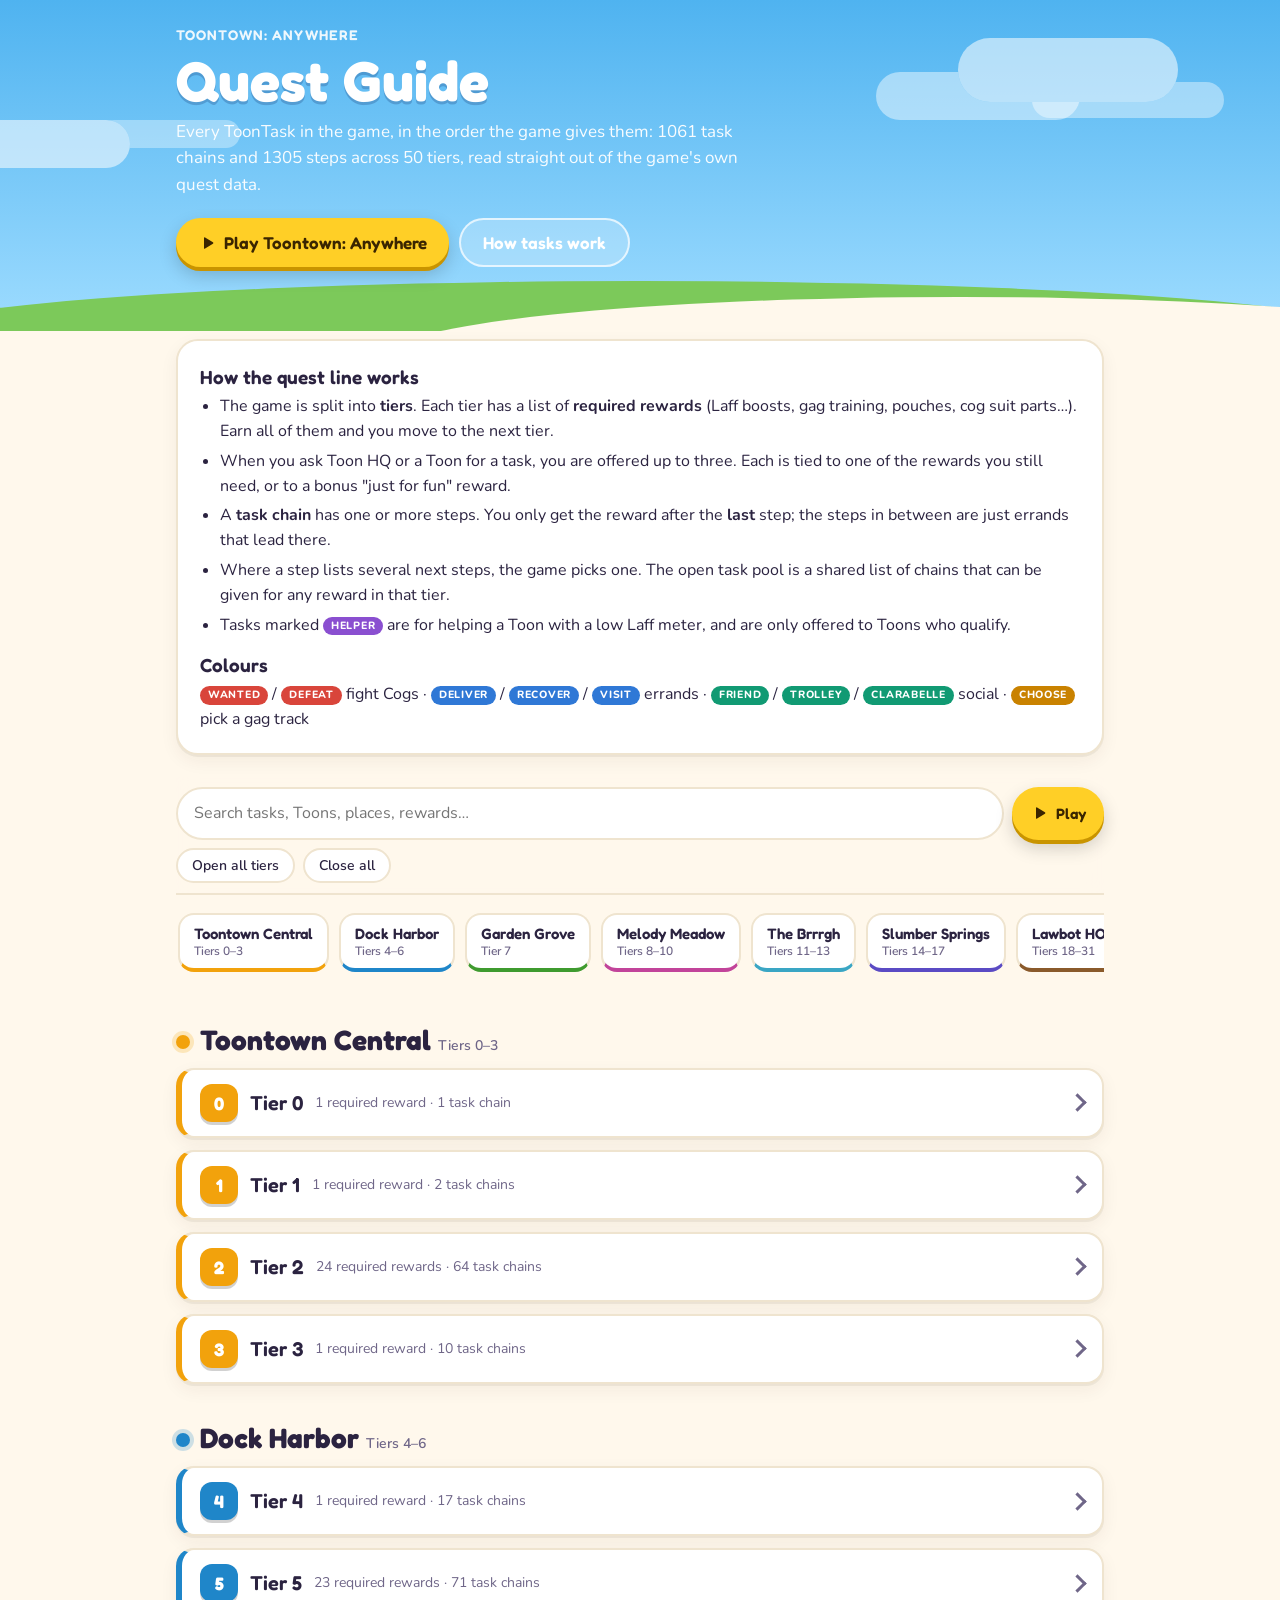
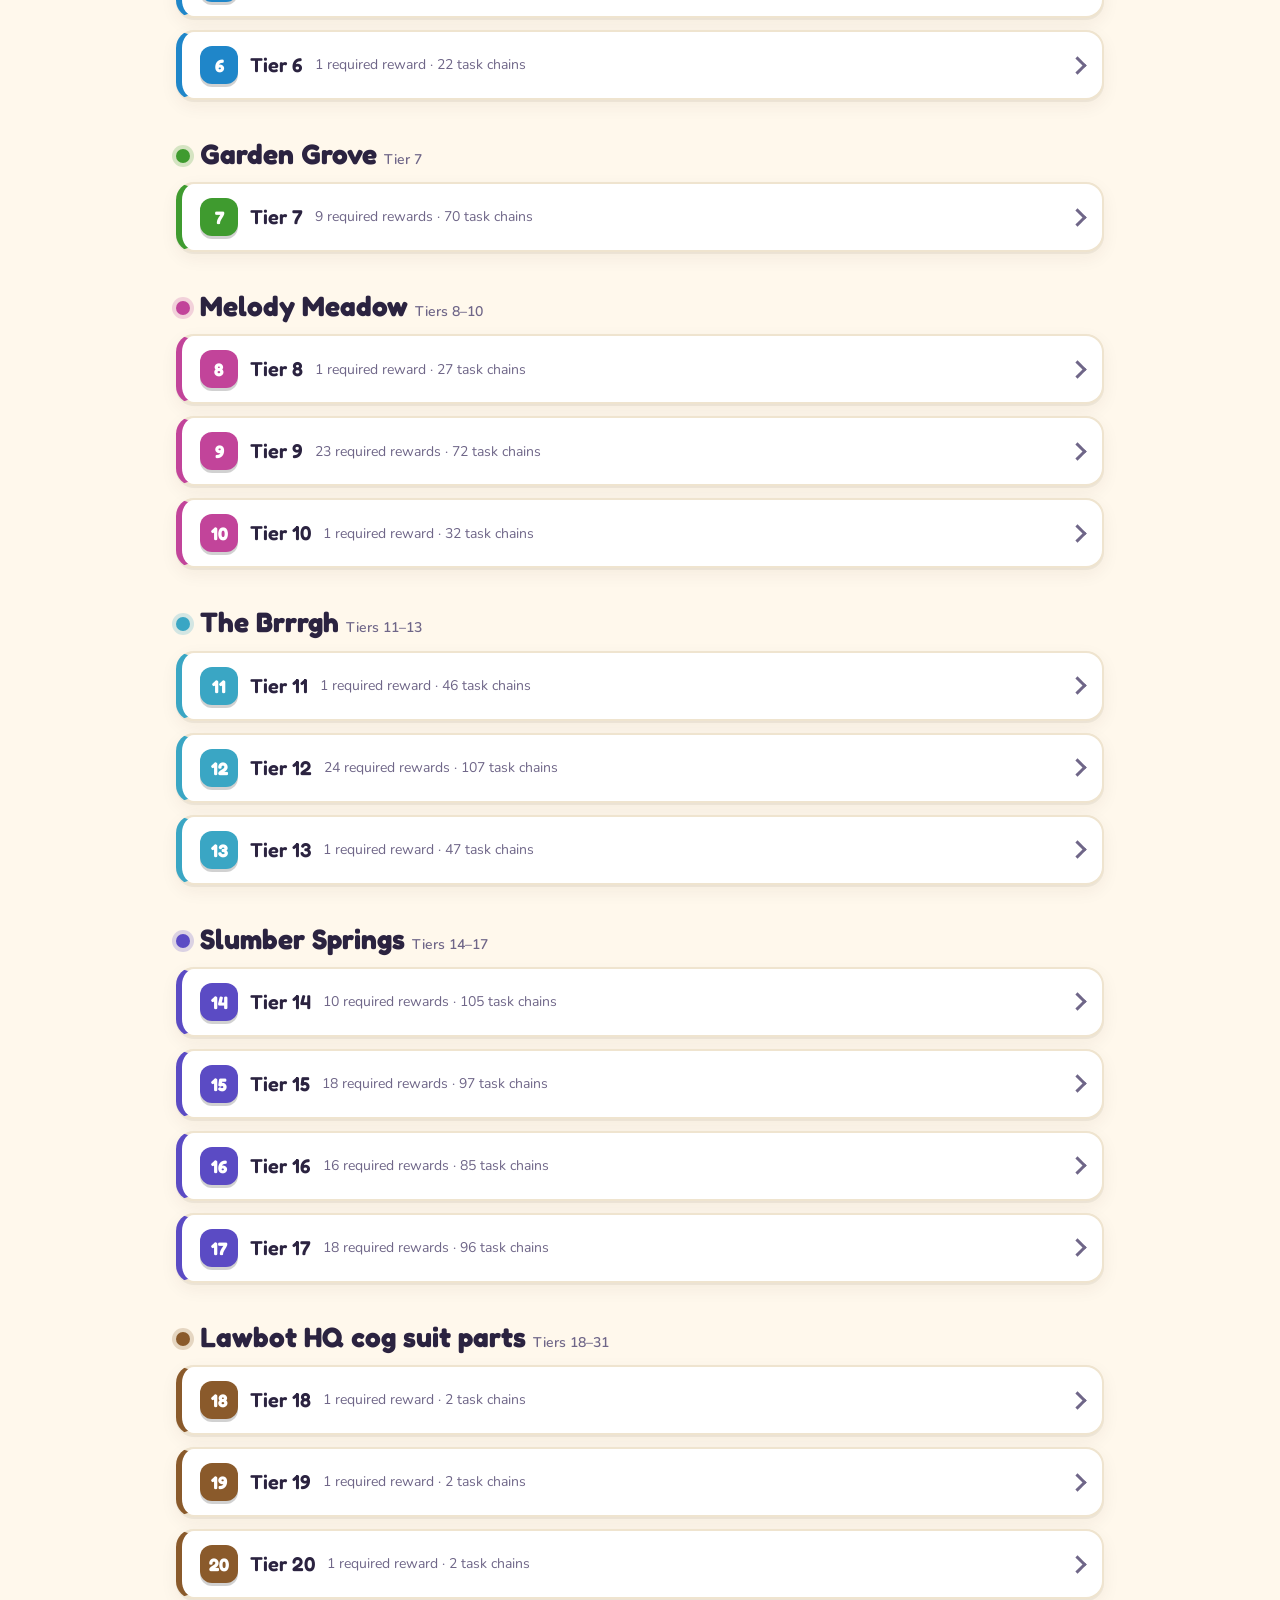
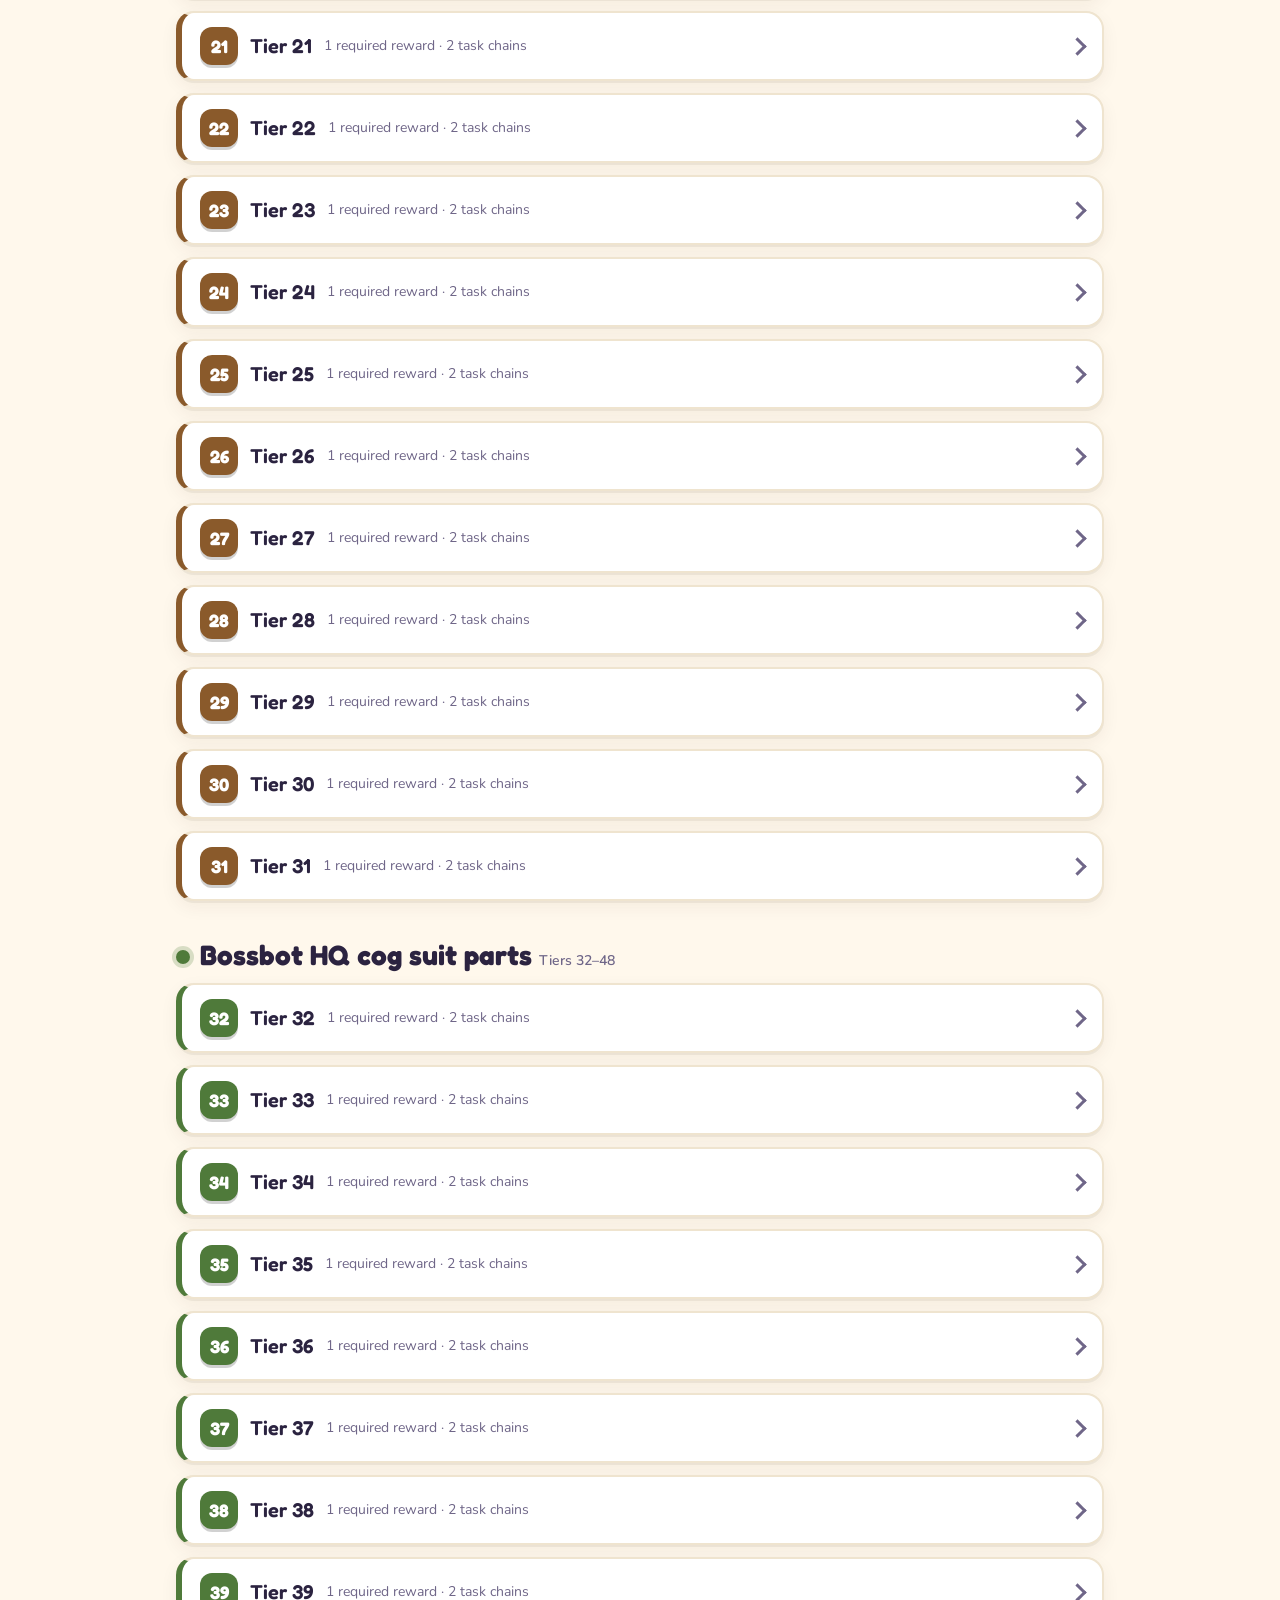
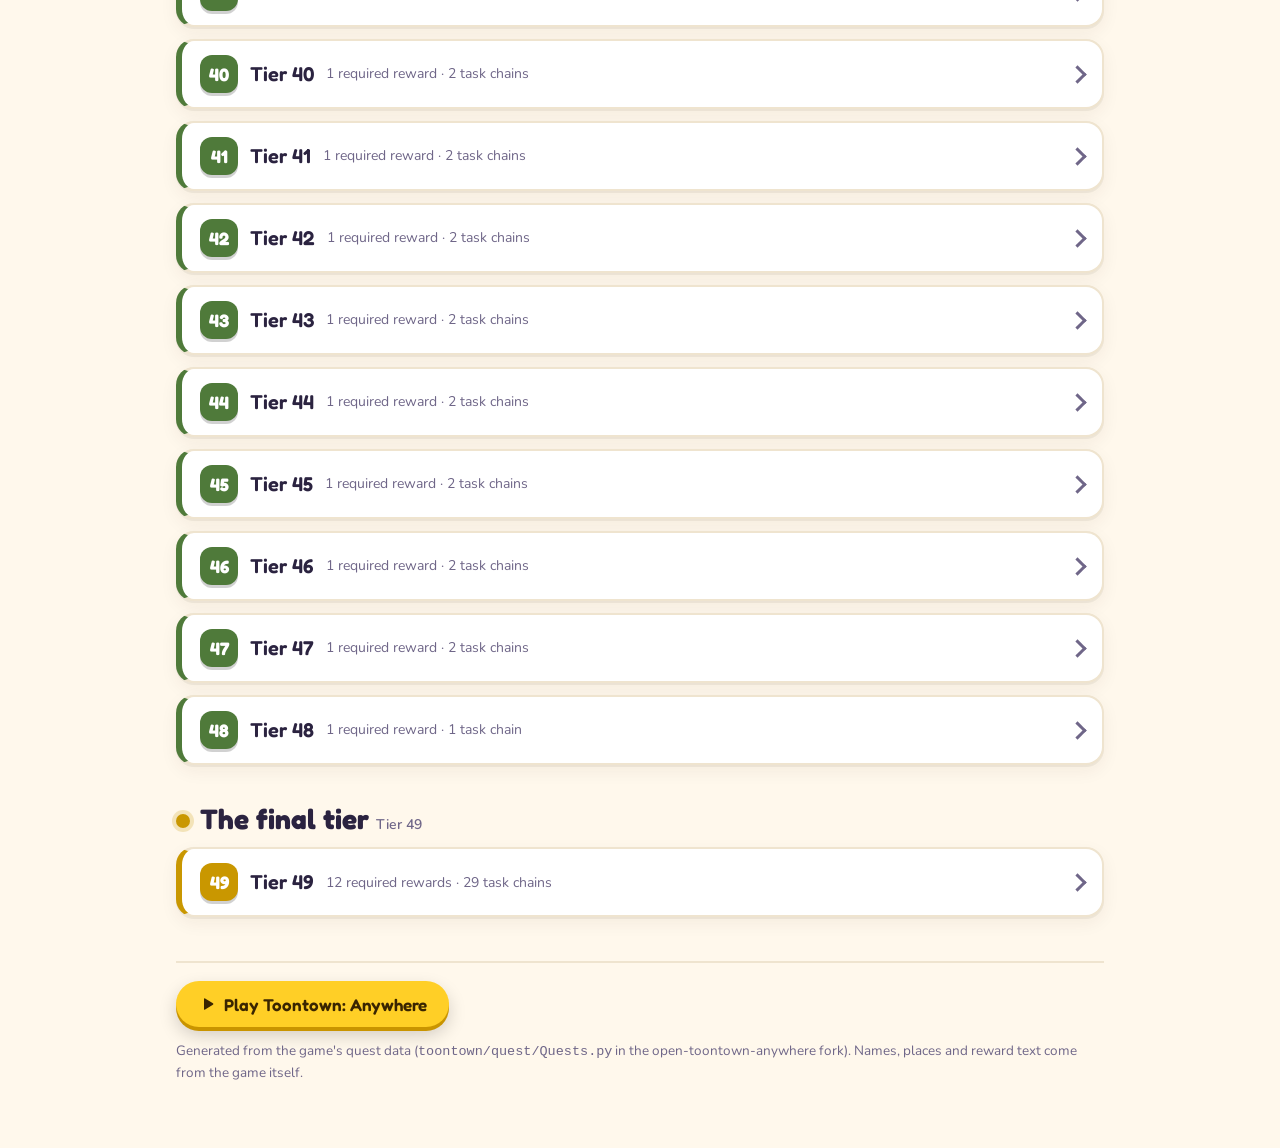
==== commit 7ece689d: "Quest guide: Toontown-style look and a Play button for the live game" ====
--- a/docs/quest-guide.html
+++ b/docs/quest-guide.html
@@ -1,54 +1,97 @@
 <!doctype html>
-<html lang="en"><head><meta charset="utf-8"><meta name="viewport" content="width=device-width, initial-scale=1">
+<html lang="en"><head><meta charset="utf-8"><meta name="viewport" content="width=device-width, initial-scale=1, viewport-fit=cover">
 <title>Toontown: Anywhere Quest Guide</title>
+<meta name="theme-color" content="#4fb3f0">
+<link rel="preconnect" href="https://fonts.googleapis.com"><link rel="preconnect" href="https://fonts.gstatic.com" crossorigin>
+<link rel="stylesheet" href="https://fonts.googleapis.com/css2?family=Fredoka:wght@500;600;700&family=Nunito:wght@400;600;700;800&display=swap">
 <style>
-:root{--bg:#f6f4ef;--card:#fff;--ink:#1c1b22;--muted:#6a6878;--line:#e3e0d8;--accent:#7a3bd6;--accent2:#0e8a6a;--fight:#c2403a;--errand:#2f6fd0;--social:#0e8a6a;--choose:#b5760a;--helper:#8a4fd0;--shadow:0 1px 2px rgba(0,0,0,.06)}
-@media (prefers-color-scheme:dark){:root{--bg:#14131a;--card:#1d1c26;--ink:#ecebf3;--muted:#9a98ab;--line:#2d2b3a;--accent:#a678f0;--accent2:#3cc9a0;--fight:#f07a72;--errand:#7aa7f5;--social:#3cc9a0;--choose:#f0b24d;--helper:#b88cf5;--shadow:none}}
-*{box-sizing:border-box}html{scroll-behavior:smooth}
-body{margin:0;background:var(--bg);color:var(--ink);font:16px/1.5 system-ui,-apple-system,"Segoe UI",Roboto,sans-serif}
-.wrap{max-width:920px;margin:0 auto;padding:0 16px 64px}
-header{padding:36px 0 12px}header h1{margin:0 0 6px;font-size:clamp(26px,5vw,38px);letter-spacing:-.02em}
-header p{margin:0;color:var(--muted);max-width:62ch}
-.how{background:var(--card);border:1px solid var(--line);border-radius:14px;padding:6px 18px 14px;margin:18px 0;box-shadow:var(--shadow)}
-.how h3{margin:14px 0 4px;font-size:16px}.how p,.how li{margin:4px 0;color:var(--ink)}.how ul{padding-left:20px;margin:4px 0}
-.bar{position:sticky;top:0;z-index:5;background:var(--bg);padding:10px 0;border-bottom:1px solid var(--line);margin:0 0 4px}
-.bar input{width:100%;font:inherit;padding:11px 14px;border-radius:10px;border:1px solid var(--line);background:var(--card);color:var(--ink)}
+:root{--bg:#fff8ec;--card:#fff;--card2:#fffdf7;--ink:#2b2340;--muted:#6f6688;--line:#efe4cf;--accent:#7a3bd6;--accent2:#0e8a6a;
+--fight:#d9453b;--errand:#2f78d6;--social:#119a73;--choose:#c98200;--helper:#8a4fd0;--play:#ffcf26;--playink:#3a2500;
+--sky1:#4fb3f0;--sky2:#9edcff;--grass:#7cc95a;--shadow:0 2px 0 rgba(60,40,10,.06),0 6px 18px rgba(60,40,10,.06);--area:#7a3bd6;
+--head:"Fredoka",ui-rounded,"SF Pro Rounded","Arial Rounded MT Bold",system-ui,sans-serif;
+--text:"Nunito",ui-rounded,system-ui,-apple-system,"Segoe UI",Roboto,sans-serif}
+@media (prefers-color-scheme:dark){:root{--bg:#15122a;--card:#1f1b38;--card2:#1a1731;--ink:#efeafc;--muted:#a59dc4;--line:#322c55;
+--accent:#b28cff;--accent2:#45d6a8;--fight:#ff7a70;--errand:#7fb0ff;--social:#45d6a8;--choose:#ffbe4d;--helper:#c19bff;
+--sky1:#1d2a6b;--sky2:#3a3f9a;--grass:#2f6b3a;--shadow:0 6px 18px rgba(0,0,0,.25);color-scheme:dark}}
+*{box-sizing:border-box}html{scroll-behavior:smooth;-webkit-text-size-adjust:100%}
+body{margin:0;background:var(--bg);color:var(--ink);font:16px/1.55 var(--text)}
+a{color:var(--accent)}
+.wrap{max-width:960px;margin:0 auto;padding:0 max(16px,env(safe-area-inset-right)) 64px max(16px,env(safe-area-inset-left))}
+.hero{position:relative;overflow:hidden;background:linear-gradient(180deg,var(--sky1),var(--sky2));color:#fff;padding:calc(28px + env(safe-area-inset-top)) 0 64px}
+.hero::before,.hero::after{content:"";position:absolute;border-radius:999px;background:rgba(255,255,255,.55)}
+.hero::before{width:220px;height:64px;top:38px;right:8%;box-shadow:-90px 26px 0 -8px rgba(255,255,255,.45),60px 30px 0 -14px rgba(255,255,255,.4)}
+.hero::after{width:160px;height:48px;top:120px;left:-30px;box-shadow:120px -10px 0 -10px rgba(255,255,255,.35)}
+.hero .hill{position:absolute;left:-10%;right:-10%;bottom:-70px;height:120px;background:var(--grass);border-radius:50% 50% 0 0}
+.hero .hill2{position:absolute;left:30%;right:-20%;bottom:-86px;height:120px;background:var(--bg);border-radius:50% 50% 0 0}
+.hero .in{position:relative;z-index:1;max-width:960px;margin:0 auto;padding:0 max(16px,env(safe-area-inset-right)) 0 max(16px,env(safe-area-inset-left))}
+.brand{font:600 14px/1 var(--head);letter-spacing:.08em;text-transform:uppercase;opacity:.9}
+.hero h1{font:700 clamp(34px,7vw,56px)/1.02 var(--head);margin:10px 0 10px;text-shadow:0 3px 0 rgba(20,50,110,.25);text-wrap:balance}
+.hero p{margin:0 0 20px;max-width:58ch;font-size:17px;color:rgba(255,255,255,.95)}
+.cta{display:flex;gap:10px;flex-wrap:wrap}
+.btn{display:inline-flex;align-items:center;gap:8px;text-decoration:none;font:600 17px/1 var(--head);padding:14px 22px;border-radius:999px}
+.btn.play{background:var(--play);color:var(--playink);box-shadow:0 4px 0 #c99400,0 8px 18px rgba(0,0,0,.18)}
+.btn.play:active{transform:translateY(2px);box-shadow:0 2px 0 #c99400}
+.btn.ghost{background:rgba(255,255,255,.22);color:#fff;border:2px solid rgba(255,255,255,.7)}
+.btn svg{width:18px;height:18px}
+.how{background:var(--card);border:2px solid var(--line);border-radius:22px;padding:8px 22px 16px;margin:8px 0 22px;box-shadow:var(--shadow);position:relative;z-index:2;scroll-margin-top:130px}
+.how h3{margin:16px 0 6px;font:600 19px var(--head)}.how p,.how li{margin:5px 0}.how ul{padding-left:20px;margin:4px 0}
+.bar{position:sticky;top:0;z-index:5;background:var(--bg);background:color-mix(in srgb,var(--bg) 88%,transparent);-webkit-backdrop-filter:blur(10px);backdrop-filter:blur(10px);padding:calc(10px + env(safe-area-inset-top)) 0 10px;border-bottom:2px solid var(--line);margin:0 0 4px}
+.bar .top{display:flex;gap:8px}
+.bar input{flex:1;min-width:0;font:inherit;padding:12px 16px;border-radius:999px;border:2px solid var(--line);background:var(--card);color:var(--ink);outline:none}
+.bar input:focus{border-color:var(--accent)}
+.bar .mini{flex:0 0 auto;padding:0 18px;font-size:15px}
 .bar .row{display:flex;gap:8px;margin-top:8px;align-items:center;flex-wrap:wrap}
-.bar button{font:inherit;font-size:14px;padding:6px 12px;border-radius:999px;border:1px solid var(--line);background:var(--card);color:var(--ink);cursor:pointer}
+.bar button{font:600 14px var(--text);padding:6px 14px;border-radius:999px;border:2px solid var(--line);background:var(--card);color:var(--ink);cursor:pointer}
 #count{color:var(--muted);font-size:14px}
-nav.toc{display:flex;gap:8px;overflow-x:auto;padding:12px 0;scrollbar-width:thin}
-nav.toc a{flex:0 0 auto;text-decoration:none;color:var(--ink);background:var(--card);border:1px solid var(--line);border-radius:12px;padding:8px 12px;font-weight:600;font-size:14px;display:flex;flex-direction:column}
-nav.toc a small{color:var(--muted);font-weight:400}
-h2{margin:34px 0 10px;font-size:24px;letter-spacing:-.01em;scroll-margin-top:110px}h2 .muted{font-size:14px;font-weight:400}
-h4{margin:16px 0 6px;font-size:14px;color:var(--muted);text-transform:uppercase;letter-spacing:.05em}
+nav.toc{display:flex;gap:10px;overflow-x:auto;padding:14px 2px;scrollbar-width:thin;-webkit-overflow-scrolling:touch}
+nav.toc a{flex:0 0 auto;text-decoration:none;color:var(--ink);background:var(--card);border:2px solid var(--line);border-bottom:4px solid var(--area);border-radius:16px;padding:9px 14px;font:600 15px var(--head);display:flex;flex-direction:column}
+nav.toc a small{color:var(--muted);font:600 12px var(--text)}
+nav.toc a .dot{display:none}
+.dot{display:inline-block;width:14px;height:14px;border-radius:50%;background:var(--area);margin-right:10px;vertical-align:1px;box-shadow:0 0 0 4px color-mix(in srgb,var(--area) 22%,transparent)}
+h2{margin:38px 0 12px;font:700 28px/1.15 var(--head);scroll-margin-top:130px}h2 .muted{font:600 14px var(--text)}
+h4{margin:18px 0 6px;font:800 12.5px var(--text);color:var(--muted);text-transform:uppercase;letter-spacing:.07em}
 .muted{color:var(--muted);font-size:.92em}
-details.tier{background:var(--card);border:1px solid var(--line);border-radius:14px;margin:10px 0;box-shadow:var(--shadow)}
-details.tier>summary{padding:14px 18px;cursor:pointer;display:flex;gap:12px;align-items:baseline;flex-wrap:wrap;list-style:none}
+details.tier{background:var(--card);border:2px solid var(--line);border-left:6px solid var(--area);border-radius:18px;margin:12px 0;box-shadow:var(--shadow);scroll-margin-top:130px}
+details.tier>summary{padding:14px 18px;cursor:pointer;display:flex;gap:12px;align-items:center;flex-wrap:wrap;list-style:none}
 details.tier>summary::-webkit-details-marker{display:none}
-details.tier>summary::before{content:"▸";color:var(--muted);transition:transform .15s}details.tier[open]>summary::before{transform:rotate(90deg)}
-.tn{font-weight:700;font-size:18px}.tsum{color:var(--muted);font-size:14px}
-.tbody{padding:0 18px 16px}.note{color:var(--muted);margin:6px 0}
+details.tier>summary::after{content:"";margin-left:auto;width:10px;height:10px;border-right:3px solid var(--muted);border-bottom:3px solid var(--muted);transform:rotate(-45deg);transition:transform .15s}
+details.tier[open]>summary::after{transform:rotate(45deg)}
+.tbadge{flex:0 0 auto;width:38px;height:38px;border-radius:12px;background:var(--area);color:#fff;font:700 18px/38px var(--head);text-align:center;box-shadow:0 3px 0 rgba(0,0,0,.18)}
+.tn{font:600 20px var(--head)}.tsum{color:var(--muted);font-size:14px}
+.tbody{padding:0 18px 18px}.note{color:var(--muted);margin:6px 0}
+.rewards{background:var(--card2);background:color-mix(in srgb,var(--area) 9%,var(--card));border-radius:14px;padding:4px 14px 10px;margin:10px 0}
 .rewards ol{margin:4px 0;padding-left:22px;columns:1}@media(min-width:700px){.rewards ol{columns:2}}
-.rewards.just p{margin:4px 0;color:var(--ink)}
-.group{margin:8px 0}.gh{margin:10px 0 4px;color:var(--accent);font-size:14px}
-details.chain{border:1px solid var(--line);border-radius:10px;margin:6px 0;background:var(--bg)}
-details.chain>summary{padding:9px 12px;cursor:pointer}
-ul.tree,ul.next{list-style:none;margin:0;padding:0 12px 10px}ul.next{padding:6px 0 0 18px;border-left:2px solid var(--line);margin-left:6px}
-li.step{margin:8px 0;display:flex;flex-wrap:wrap;gap:0 10px}li.step>.sb{flex:1 1 0;min-width:0}.num{flex:0 0 24px;height:24px;border-radius:50%;background:var(--line);color:var(--ink);font-size:12px;font-weight:700;display:flex;align-items:center;justify-content:center;margin-top:1px}li.step>ul.next{flex:1 0 100%}.what{font-weight:600}.meta{color:var(--ink);font-size:14.5px;margin:2px 0 0 2px}
-.reward{color:var(--accent2);font-weight:600}.from{font-weight:600}
+.rewards.just p{margin:4px 0}
+.group{margin:8px 0}.gh{margin:12px 0 4px;color:var(--accent);font-weight:700;font-size:14px}
+details.chain{border:2px solid var(--line);border-radius:14px;margin:7px 0;background:var(--card2)}
+details.chain[open]{border-color:var(--area)}
+details.chain>summary{padding:10px 14px;cursor:pointer;font-weight:600}
+ul.tree,ul.next{list-style:none;margin:0;padding:0 14px 12px}ul.next{padding:6px 0 0 18px;border-left:3px dotted var(--line);margin-left:10px}
+li.step{margin:10px 0;display:flex;flex-wrap:wrap;gap:0 10px;scroll-margin-top:130px}li.step>.sb{flex:1 1 0;min-width:0}
+.num{flex:0 0 26px;height:26px;border-radius:50%;background:var(--area);color:#fff;font:700 13px var(--head);display:flex;align-items:center;justify-content:center;margin-top:1px}
+li.step>ul.next{flex:1 0 100%}.what{font-weight:700}.meta{font-size:14.5px;margin:2px 0 0 2px}
+.reward{color:var(--accent2);font-weight:700}.from{font-weight:600}
 li.branchnote{color:var(--muted);font-style:italic;font-size:14px}li.again{font-size:14px}li.again a{color:var(--accent)}
-.tag{display:inline-block;font-size:11px;font-weight:700;letter-spacing:.06em;padding:2px 7px;border-radius:6px;color:#fff;vertical-align:1px}
+.tag{display:inline-block;font:800 10.5px/1.6 var(--text);letter-spacing:.07em;padding:1px 8px;border-radius:999px;color:#fff;vertical-align:1px}
 .tag.fight{background:var(--fight)}.tag.errand{background:var(--errand)}.tag.social{background:var(--social)}.tag.choose{background:var(--choose)}.tag.helper{background:var(--helper)}
-details.say{margin:4px 0 0 2px}details.say>summary{cursor:pointer;color:var(--muted);font-size:13.5px}details.say p{margin:6px 0;padding-left:10px;border-left:3px solid var(--line);font-size:14.5px}
+details.say{margin:4px 0 0 2px}details.say>summary{cursor:pointer;color:var(--muted);font-size:13.5px}
+details.say p{margin:6px 0;padding:8px 12px;background:var(--bg);border-radius:14px 14px 14px 4px;font-size:14.5px}
 .hidden{display:none!important}
 mark{background:#ffe27a;color:#222;border-radius:3px}
-footer{color:var(--muted);font-size:13.5px;margin-top:40px;border-top:1px solid var(--line);padding-top:14px}
-@media print{.bar,nav.toc{display:none}details>*{display:block!important}}
-</style></head><body><div class="wrap">
-<header><h1>Toontown: Anywhere Quest Guide</h1>
-<p>Every ToonTask in the game, in the order the game gives them: 1061 task chains and 1305 steps across 50 tiers, read straight out of the game's own quest data.</p></header>
-
-<div class="how">
+footer{color:var(--muted);font-size:13.5px;margin-top:44px;border-top:2px solid var(--line);padding-top:18px;display:flex;flex-direction:column;gap:14px;align-items:flex-start}
+@media (max-width:520px){.bar .mini span{display:none}.bar .mini{padding:0 14px}.hero{padding-bottom:56px}}
+@media print{.bar,nav.toc,.hero .cta{display:none}details>*{display:block!important}}
+.a-toontown-central{--area:#f2a20c}@media (prefers-color-scheme:dark){.a-toontown-central{--area:#ffc24d}}.a-dock-harbor{--area:#1f86c9}@media (prefers-color-scheme:dark){.a-dock-harbor{--area:#5fb6ee}}.a-garden-grove{--area:#3f9b2f}@media (prefers-color-scheme:dark){.a-garden-grove{--area:#7fd06b}}.a-melody-meadow{--area:#c2449a}@media (prefers-color-scheme:dark){.a-melody-meadow{--area:#ec82c8}}.a-the-brrrgh{--area:#3aa6c4}@media (prefers-color-scheme:dark){.a-the-brrrgh{--area:#8fd8ee}}.a-slumber-springs{--area:#5b4bc4}@media (prefers-color-scheme:dark){.a-slumber-springs{--area:#9c8ff0}}.a-lawbot-hq-cog-suit-parts{--area:#8a5a2b}@media (prefers-color-scheme:dark){.a-lawbot-hq-cog-suit-parts{--area:#d09a63}}.a-bossbot-hq-cog-suit-parts{--area:#4f7a3a}@media (prefers-color-scheme:dark){.a-bossbot-hq-cog-suit-parts{--area:#94c27a}}.a-the-final-tier{--area:#c99700}@media (prefers-color-scheme:dark){.a-the-final-tier{--area:#ffd34d}}
+</style></head><body>
+<header class="hero"><div class="in">
+<div class="brand">Toontown: Anywhere</div>
+<h1>Quest Guide</h1>
+<p>Every ToonTask in the game, in the order the game gives them: 1061 task chains and 1305 steps across 50 tiers, read straight out of the game's own quest data.</p>
+<div class="cta"><a class="btn play" href="https://toontown.puffsco.com/play/"><svg viewBox="0 0 24 24" fill="currentColor" aria-hidden="true"><path d="M8 5.5v13a1 1 0 0 0 1.5.86l10.4-6.5a1 1 0 0 0 0-1.72L9.5 4.64A1 1 0 0 0 8 5.5z"/></svg>Play Toontown: Anywhere</a>
+<a class="btn ghost" href="#how">How tasks work</a></div>
+</div><div class="hill"></div><div class="hill2"></div></header>
+<div class="wrap">
+<div class="how" id="how">
 <h3>How the quest line works</h3>
 <ul>
 <li>The game is split into <b>tiers</b>. Each tier has a list of <b>required rewards</b> (Laff boosts, gag training, pouches, cog suit parts…). Earn all of them and you move to the next tier.</li>
@@ -61,11 +104,11 @@
 <p><span class="tag fight">WANTED</span> / <span class="tag fight">DEFEAT</span> fight Cogs · <span class="tag errand">DELIVER</span> / <span class="tag errand">RECOVER</span> / <span class="tag errand">VISIT</span> errands · <span class="tag social">FRIEND</span> / <span class="tag social">TROLLEY</span> / <span class="tag social">CLARABELLE</span> social · <span class="tag choose">CHOOSE</span> pick a gag track</p>
 </div>
 
-<div class="bar"><input id="q" type="search" placeholder="Search tasks, Toons, places, rewards…" autocomplete="off">
+<div class="bar"><div class="top"><input id="q" type="search" placeholder="Search tasks, Toons, places, rewards…" autocomplete="off"><a class="btn play mini" href="https://toontown.puffsco.com/play/"><svg viewBox="0 0 24 24" fill="currentColor" aria-hidden="true"><path d="M8 5.5v13a1 1 0 0 0 1.5.86l10.4-6.5a1 1 0 0 0 0-1.72L9.5 4.64A1 1 0 0 0 8 5.5z"/></svg><span>Play</span></a></div>
 <div class="row"><button id="open">Open all tiers</button><button id="close">Close all</button><span id="count"></span></div></div>
-<nav class="toc"><a href="#toontown-central">Toontown Central<small>Tiers 0–3</small></a><a href="#dock-harbor">Dock Harbor<small>Tiers 4–6</small></a><a href="#garden-grove">Garden Grove<small>Tier 7</small></a><a href="#melody-meadow">Melody Meadow<small>Tiers 8–10</small></a><a href="#the-brrrgh">The Brrrgh<small>Tiers 11–13</small></a><a href="#slumber-springs">Slumber Springs<small>Tiers 14–17</small></a><a href="#lawbot-hq-cog-suit-parts">Lawbot HQ cog suit parts<small>Tiers 18–31</small></a><a href="#bossbot-hq-cog-suit-parts">Bossbot HQ cog suit parts<small>Tiers 32–48</small></a><a href="#the-final-tier">The final tier<small>Tier 49</small></a></nav>
-<section class="area" id="toontown-central"><h2>Toontown Central <span class="muted">Tiers 0–3</span></h2><details class="tier" id="tier0" data-tier="0"><summary><span class="tn">Tier 0</span> <span class="tsum">1 required reward · 1 task chain</span></summary><div class="tbody"><p class="note">Tasks are handed to you one at a time.</p><div class="rewards"><h4>Rewards you must earn to finish this tier (in this order)</h4><ol><li>1 point Laff boost</li></ol></div><h4>Set task chains (each ends in a particular reward)</h4><div class="group"><div class="gh">Ends with: <b>1 point Laff boost</b></div><details class="chain" data-q="101"><summary><span class="tag fight">Wanted</span> Defeat a Flunky <span class="muted">5 steps &middot; from any Toon that offers tasks (Toon HQ officers do)</span></summary><ul class="tree"><li class="step" id="q101"><span class="num">1</span><div class="sb"><span class="tag fight">Wanted</span> <span class="what">Defeat a Flunky</span><div class="meta"><span class="from">Get it from any Toon that offers tasks (Toon HQ officers do)</span> &middot; Then go to any Toon HQ</div></div></li><li class="step" id="q110"><span class="num">2</span><div class="sb"><span class="tag social">Trolley</span> <span class="what">Make a friend</span><div class="meta"><span class="from">Get it from any Toon HQ</span> &middot; Then go to any Toon HQ</div></div></li><li class="step" id="q145"><span class="num">3</span><div class="sb"><span class="tag errand">Recover</span> <span class="what">Recover a Blackboard Eraser from The Cogs in Toontown Central</span><div class="meta"><span class="from">Get it from any Toon HQ</span> &middot; Then go to any Toon HQ</div></div></li><li class="step" id="q150"><span class="num">4</span><div class="sb"><span class="tag social">Friend</span> <span class="what">Make a friend</span><div class="meta"><span class="from">Get it from any Toon HQ</span> &middot; Then go to any Toon HQ</div></div></li><li class="step" id="q175"><span class="num">5</span><div class="sb"><span class="tag social">Clarabelle</span> <span class="what">Call Clarabelle</span><div class="meta"><span class="from">Get it from any Toon HQ</span> &middot; Hand in to any Toon HQ &middot; <span class="reward">Reward: 1 point Laff boost</span></div><details class="say"><summary>What they say</summary><p>Did you know you have your very own Toon house?</p><p>Clarabelle Cow runs a phone catalog where you can order furniture to decorate your house.</p><p>You can also buy SpeedChat phrases, clothing, and other fun things!</p><p>I&#x27;ll tell Clarabelle to send you your first catalog now.</p><p>You get a catalog with new items every week!</p><p>Go to your home and use your phone to call Clarabelle.</p></details></div></li></ul></details></div></div></details><details class="tier" id="tier1" data-tier="1"><summary><span class="tn">Tier 1</span> <span class="tsum">1 required reward · 2 task chains</span></summary><div class="tbody"><p class="note">Each time you ask for a task you are offered up to 2 to pick from.</p><div class="rewards"><h4>Rewards you must earn to finish this tier (in this order)</h4><ol><li>Gag training</li></ol></div><h4>Set task chains (each ends in a particular reward)</h4><div class="group"><div class="gh">Ends with: <b>Gag training</b></div><details class="chain" data-q="164"><summary><span class="tag errand">Visit</span> Visit Flippy <span class="muted">5 steps &middot; from any Toon that offers tasks (Toon HQ officers do)</span></summary><ul class="tree"><li class="step" id="q164"><span class="num">1</span><div class="sb"><span class="tag errand">Visit</span> <span class="what">Visit Flippy</span><div class="meta"><span class="from">Get it from any Toon that offers tasks (Toon HQ officers do)</span> &middot; <span class="muted">Toon Hall, Playground (Toontown Central)</span></div><details class="say"><summary>What they say</summary><p>You look like you could use some new gags.</p><p>Go see Flippy, maybe he can help you out. (Toon Hall, Playground (Toontown Central))</p></details></div></li><li class="step" id="q165"><span class="num">2</span><div class="sb"><span class="tag fight">Wanted</span> <span class="what">Defeat 4 Cogs</span><div class="meta"><span class="from">Get it from <b>Flippy</b> <span class="muted">Toon Hall, Playground (Toontown Central)</span></span> &middot; Then go to <b>Flippy</b> <span class="muted">Toon Hall, Playground (Toontown Central)</span></div><details class="say"><summary>What they say</summary><p>Hi there.</p><p>Looks like you need to practice training your gags.</p><p>Every time you hit a Cog with one of your gags, your experience increases.</p><p>When you get enough experience, you will be able to use an even better gag.</p><p>Go practice your gags by defeating 4 Cogs.</p></details></div><ul class="next branch"><li class="branchnote">Then one of these (the game picks):</li><li class="step" id="q166"><span class="num">3</span><div class="sb"><span class="tag fight">Wanted</span> <span class="what">Defeat 4 Bossbots</span><div class="meta"><span class="from">Get it from <b>Flippy</b> <span class="muted">Toon Hall, Playground (Toontown Central)</span></span> &middot; Then go to <b>Flippy</b> <span class="muted">Toon Hall, Playground (Toontown Central)</span></div><details class="say"><summary>What they say</summary><p>Nice work defeating those Cogs.</p><p>You know, the Cogs come in four different types.</p><p>They are Lawbots, Cashbots, Sellbots, and Bossbots.</p><p>You can tell them apart by their coloring and their name labels.</p><p>For practice go defeat 4 Bossbots.</p></details></div><ul class="next branch"><li class="branchnote">Then one of these (the game picks):</li><li class="step" id="q170"><span class="num">4</span><div class="sb"><span class="tag errand">Visit</span> <span class="what">Visit Librarian Larry</span><div class="meta"><span class="from">Get it from <b>Flippy</b> <span class="muted">Toon Hall, Playground (Toontown Central)</span></span> &middot; <span class="muted">Toontown Library, Playground (Toontown Central)</span></div><details class="say"><summary>What they say</summary><p>Nice work, now you know the difference between the 4 types of Cogs.</p><p>I think you are ready to start training for your third gag track.</p><p>Go talk to Librarian Larry to choose your next gag track - he can give you some expert advice. (Toontown Library, Playground (Toontown Central))</p></details></div></li><li class="step" id="q400"><span class="num">5</span><div class="sb"><span class="tag choose">Choose</span> <span class="what">Choose between Sound and Toon-up</span><div class="meta"><span class="from">Get it from <b>Librarian Larry</b> <span class="muted">Toontown Library, Playground (Toontown Central)</span></span> &middot; Hand in to <b>Librarian Larry</b> <span class="muted">Toontown Library, Playground (Toontown Central)</span> &middot; <span class="reward">Reward: Gag training</span></div><details class="say"><summary>What they say</summary><p>Throw and Squirt are great, but you will need more gags to fight higher level Cogs.</p><p>When you team up with other Toons against the Cogs, you can combine attacks for even more damage.</p><p>Try different combinations of gags to see what works best.</p><p>For your next track, choose between Sound and Toonup.</p><p>Sound is special because when it hits, it damages all Cogs.</p><p>Toonup lets you heal other Toons in battle.</p><p>When you are ready to decide, come back here and choose.</p></details></div></li><li class="step" id="q171"><span class="num">4</span><div class="sb"><span class="tag errand">Visit</span> <span class="what">Visit Franz Neckvein</span><div class="meta"><span class="from">Get it from <b>Flippy</b> <span class="muted">Toon Hall, Playground (Toontown Central)</span></span> &middot; <span class="muted">The Punch Line Gym, Punchline Place (Toontown Central)</span></div><details class="say"><summary>What they say</summary><p>Nice work, now you know the difference between the 4 types of Cogs.</p><p>I think you are ready to start training for your third gag track.</p><p>Go talk to Franz Neckvein to choose your next gag track - he can give you some expert advice. (The Punch Line Gym, Punchline Place (Toontown Central))</p></details></div></li><li class="again"><a href="#q400">Continues at step 400 (shown above)</a></li><li class="step" id="q172"><span class="num">4</span><div class="sb"><span class="tag errand">Visit</span> <span class="what">Visit Honey Haha</span><div class="meta"><span class="from">Get it from <b>Flippy</b> <span class="muted">Toon Hall, Playground (Toontown Central)</span></span> &middot; <span class="muted">The Laughin&#x27; Place, Silly Street (Toontown Central)</span></div><details class="say"><summary>What they say</summary><p>Nice work, now you know the difference between the 4 types of Cogs.</p><p>I think you are ready to start training for your third gag track.</p><p>Go talk to Honey Haha to choose your next gag track - she can give you some expert advice. (The Laughin&#x27; Place, Silly Street (Toontown Central))</p></details></div></li><li class="again"><a href="#q400">Continues at step 400 (shown above)</a></li></ul></li><li class="step" id="q167"><span class="num">3</span><div class="sb"><span class="tag fight">Wanted</span> <span class="what">Defeat 4 Lawbots</span><div class="meta"><span class="from">Get it from <b>Flippy</b> <span class="muted">Toon Hall, Playground (Toontown Central)</span></span> &middot; Then go to <b>Flippy</b> <span class="muted">Toon Hall, Playground (Toontown Central)</span></div><details class="say"><summary>What they say</summary><p>Nice work defeating those Cogs.</p><p>You know, the Cogs come in four different types.</p><p>They are Lawbots, Cashbots, Sellbots, and Bossbots.</p><p>You can tell them apart by their coloring and their name labels.</p><p>For practice go defeat 4 Lawbots.</p></details></div><ul class="next branch"><li class="branchnote">Then one of these (the game picks):</li><li class="again"><a href="#q170">Continues at step 170 (shown above)</a></li><li class="again"><a href="#q171">Continues at step 171 (shown above)</a></li><li class="again"><a href="#q172">Continues at step 172 (shown above)</a></li></ul></li><li class="step" id="q168"><span class="num">3</span><div class="sb"><span class="tag fight">Wanted</span> <span class="what">Defeat 4 Sellbots</span><div class="meta"><span class="from">Get it from <b>Flippy</b> <span class="muted">Toon Hall, Playground (Toontown Central)</span></span> &middot; Then go to <b>Flippy</b> <span class="muted">Toon Hall, Playground (Toontown Central)</span></div><details class="say"><summary>What they say</summary><p>Nice work defeating those Cogs.</p><p>You know, the Cogs come in four different types.</p><p>They are Lawbots, Cashbots, Sellbots, and Bossbots.</p><p>You can tell them apart by their coloring and their name labels.</p><p>For practice go defeat 4 Sellbots.</p></details></div><ul class="next branch"><li class="branchnote">Then one of these (the game picks):</li><li class="again"><a href="#q170">Continues at step 170 (shown above)</a></li><li class="again"><a href="#q171">Continues at step 171 (shown above)</a></li><li class="again"><a href="#q172">Continues at step 172 (shown above)</a></li></ul></li><li class="step" id="q169"><span class="num">3</span><div class="sb"><span class="tag fight">Wanted</span> <span class="what">Defeat 4 Cashbots</span><div class="meta"><span class="from">Get it from <b>Flippy</b> <span class="muted">Toon Hall, Playground (Toontown Central)</span></span> &middot; Then go to <b>Flippy</b> <span class="muted">Toon Hall, Playground (Toontown Central)</span></div><details class="say"><summary>What they say</summary><p>Nice work defeating those Cogs.</p><p>You know, the Cogs come in four different types.</p><p>They are Lawbots, Cashbots, Sellbots, and Bossbots.</p><p>You can tell them apart by their coloring and their name labels.</p><p>For practice go defeat 4 Cashbots.</p></details></div><ul class="next branch"><li class="branchnote">Then one of these (the game picks):</li><li class="again"><a href="#q170">Continues at step 170 (shown above)</a></li><li class="again"><a href="#q171">Continues at step 171 (shown above)</a></li><li class="again"><a href="#q172">Continues at step 172 (shown above)</a></li></ul></li></ul></li></ul></details><details class="chain" data-q="165"><summary><span class="tag fight">Wanted</span> Defeat 4 Cogs <span class="muted">4 steps &middot; from Flippy Toon Hall, Playground (Toontown Central)</span></summary><ul class="tree"><li class="again"><a href="#q165">Continues at step 165 (shown above)</a></li></ul></details></div></div></details><details class="tier" id="tier2" data-tier="2"><summary><span class="tn">Tier 2</span> <span class="tsum">24 required rewards · 64 task chains</span></summary><div class="tbody"><p class="note">Each time you ask for a task you are offered up to 3 to pick from.</p><div class="rewards"><h4>Rewards you must earn to finish this tier (in this order)</h4><ol><li>1 point Laff boost</li><li>Gag training, frame 1 of your chosen track</li><li>Medium Pouch (25)</li><li>Gag training, frame 2 of your chosen track</li><li>Gag training, frame 3 of your chosen track</li><li>2 point Laff boost</li><li>Gag training, frame 4 of your chosen track</li><li>Gag training, frame 5 of your chosen track</li><li>3 point Laff boost</li><li>Gag training, frame 6 of your chosen track</li><li>Gag training, frame 7 of your chosen track</li><li>1 point Laff boost</li><li>Gag training, frame 8 of your chosen track</li><li>Gag training, frame 9 of your chosen track</li><li>2 point Laff boost</li><li>Gag training, frame 10 of your chosen track</li><li>Gag training, frame 11 of your chosen track</li><li>Carry 2 ToonTasks</li><li>Gag training, frame 12 of your chosen track</li><li>Gag training, frame 13 of your chosen track</li><li>Carry 50 jellybeans</li><li>Gag training, frame 14 of your chosen track</li><li>Gag training, frame 15 of your chosen track</li><li>Teleport access to Toontown Central</li></ol></div><div class="rewards just"><h4>Just for fun rewards (extra tasks, not needed to move on)</h4><p>Clothing Ticket · 20 jellybeans ×2 · 40 jellybeans ×2 · Big toon ×2 · Small toon ×2</p></div><h4>Set task chains (each ends in a particular reward)</h4><div class="group"><div class="gh">Ends with: <b>Medium Pouch (25)</b></div><details class="chain" data-q="1054"><summary><span class="tag errand">Visit</span> Visit Loony Louis <span class="muted">5 steps &middot; from any Toon that offers tasks (Toon HQ officers do)</span></summary><ul class="tree"><li class="step" id="q1054"><span class="num">1</span><div class="sb"><span class="tag errand">Visit</span> <span class="what">Visit Loony Louis</span><div class="meta"><span class="from">Get it from any Toon that offers tasks (Toon HQ officers do)</span> &middot; <span class="muted">Used Clown Cars, Silly Street (Toontown Central)</span></div><details class="say"><summary>What they say</summary><p>Loony Louis needs some help with his clown cars. (Used Clown Cars, Silly Street (Toontown Central))</p></details></div></li><li class="step" id="q1055"><span class="num">2</span><div class="sb"><span class="tag errand">Recover</span> <span class="what">Recover 4 Clown car tires from a fish</span><div class="meta"><span class="from">Get it from <b>Loony Louis</b> <span class="muted">Used Clown Cars, Silly Street (Toontown Central)</span></span> &middot; Then go to <b>Loony Louis</b> <span class="muted">Used Clown Cars, Silly Street (Toontown Central)</span></div><details class="say"><summary>What they say</summary><p>Yowza!  I can&#x27;t find the tires to this here clown car anywhere!</p><p>Do ya think you could help me out?</p><p>I think Loopy Bob may have tossed them in the pond in the Toontown Central playground.</p><p>If you stand on one of the docks there you can try and fish out the tires for me.</p></details></div></li><li class="step" id="q1056"><span class="num">3</span><div class="sb"><span class="tag errand">Visit</span> <span class="what">Visit Lucy Tires</span><div class="meta"><span class="from">Get it from <b>Loony Louis</b> <span class="muted">Used Clown Cars, Silly Street (Toontown Central)</span></span> &middot; <span class="muted">Crack Up Auto Repair, Loopy Lane (Toontown Central)</span></div><details class="say"><summary>What they say</summary><p>Fan-flying-tastic!  Now I can get this old clown car on the road again!</p><p>Hey, I thought I had an air pump around here to inflate these tires...</p><p>Maybe Lucy Tires borrowed it?</p><p>Could you go ask for it back for me? (Crack Up Auto Repair, Loopy Lane (Toontown Central))</p></details></div></li><li class="step" id="q1057"><span class="num">4</span><div class="sb"><span class="tag fight">Wanted</span> <span class="what">Defeat 6 Level 3+ Cogs in Toontown Central</span><div class="meta"><span class="from">Get it from <b>Lucy Tires</b> <span class="muted">Crack Up Auto Repair, Loopy Lane (Toontown Central)</span></span> &middot; Then go to <b>Lucy Tires</b> <span class="muted">Crack Up Auto Repair, Loopy Lane (Toontown Central)</span></div><details class="say"><summary>What they say</summary><p>Hi there.</p><p>A tire pump you say?</p><p>I&#x27;ll tell you what - you help clean up the streets of some of those high level Cogs for me...</p><p>And I&#x27;ll let you have the tire pump.</p></details></div></li><li class="step" id="q1058"><span class="num">5</span><div class="sb"><span class="tag errand">Deliver</span> <span class="what">Deliver an Air pump</span><div class="meta"><span class="from">Get it from <b>Lucy Tires</b> <span class="muted">Crack Up Auto Repair, Loopy Lane (Toontown Central)</span></span> &middot; Hand in to <b>Loony Louis</b> <span class="muted">Used Clown Cars, Silly Street (Toontown Central)</span> &middot; <span class="reward">Reward: Medium Pouch (25)</span></div><details class="say"><summary>What they say</summary><p>Good job - I knew you could do it.</p><p>Here&#x27;s the pump.  I&#x27;m sure Loony Louis will be glad to get it back.</p></details></div></li></ul></details><details class="chain" data-q="1055"><summary><span class="tag errand">Recover</span> Recover 4 Clown car tires from a fish <span class="muted">4 steps &middot; from Loony Louis Used Clown Cars, Silly Street (Toontown Central)</span></summary><ul class="tree"><li class="again"><a href="#q1055">Continues at step 1055 (shown above)</a></li></ul></details></div><div class="group"><div class="gh">Ends with: <b>3 point Laff boost</b></div><details class="chain" data-q="1081"><summary><span class="tag errand">Visit</span> Visit Sticky Lou <span class="muted">4 steps &middot; from any Toon that offers tasks (Toon HQ officers do)</span></summary><ul class="tree"><li class="step" id="q1081"><span class="num">1</span><div class="sb"><span class="tag errand">Visit</span> <span class="what">Visit Sticky Lou</span><div class="meta"><span class="from">Get it from any Toon that offers tasks (Toon HQ officers do)</span> &middot; <span class="muted">Blue Glue, Loopy Lane (Toontown Central)</span></div><details class="say"><summary>What they say</summary><p>Sticky Lou appears to be in a sticky situation. He sure could use a hand. (Blue Glue, Loopy Lane (Toontown Central))</p></details></div></li><li class="step" id="q1082"><span class="num">2</span><div class="sb"><span class="tag errand">Recover</span> <span class="what">Recover some Oil from Sellbots</span><div class="meta"><span class="from">Get it from <b>Sticky Lou</b> <span class="muted">Blue Glue, Loopy Lane (Toontown Central)</span></span> &middot; Then go to <b>Sticky Lou</b> <span class="muted">Blue Glue, Loopy Lane (Toontown Central)</span></div><details class="say"><summary>What they say</summary><p>I spilled quick dry glue and I&#x27;m stuck - stuck cold!</p><p>If there were a way out, I sure would be sold.</p><p>That gives me an idea, if you are feeling loyal.</p><p>Defeat some Sellbots and bring back some oil.</p></details></div></li><li class="step" id="q1083"><span class="num">3</span><div class="sb"><span class="tag errand">Recover</span> <span class="what">Recover some Grease from Lawbots</span><div class="meta"><span class="from">Get it from <b>Sticky Lou</b> <span class="muted">Blue Glue, Loopy Lane (Toontown Central)</span></span> &middot; Then go to <b>Sticky Lou</b> <span class="muted">Blue Glue, Loopy Lane (Toontown Central)</span></div><details class="say"><summary>What they say</summary><p>Well, oil helped a little, but I still cannot budge,</p><p>What else would help?  It&#x27;s hard to judge.</p><p>That gives me an idea; it&#x27;s worth a try at least.</p><p>Defeat some Lawbots and bring back some grease.</p></details></div></li><li class="step" id="q1084"><span class="num">4</span><div class="sb"><span class="tag errand">Recover</span> <span class="what">Recover some Water from Cashbots</span><div class="meta"><span class="from">Get it from <b>Sticky Lou</b> <span class="muted">Blue Glue, Loopy Lane (Toontown Central)</span></span> &middot; Hand in to <b>Sticky Lou</b> <span class="muted">Blue Glue, Loopy Lane (Toontown Central)</span> &middot; <span class="reward">Reward: 3 point Laff boost</span></div><details class="say"><summary>What they say</summary><p>Nope, that didn&#x27;t help.  This is really not funny.</p><p>I put the grease right there on the money,</p><p>That gives me an idea, before I forget it.</p><p>Defeat some Cashbots; bring back water to wet it.</p></details></div></li></ul></details><details class="chain" data-q="1082"><summary><span class="tag errand">Recover</span> Recover some Oil from Sellbots <span class="muted">3 steps &middot; from Sticky Lou Blue Glue, Loopy Lane (Toontown Central)</span></summary><ul class="tree"><li class="again"><a href="#q1082">Continues at step 1082 (shown above)</a></li></ul></details></div><div class="group"><div class="gh">Ends with: <b>1 point Laff boost</b></div><details class="chain" data-q="1085"><summary><span class="tag errand">Visit</span> Visit Professor Pete <span class="muted">3 steps &middot; from any Toon that offers tasks (Toon HQ officers do)</span></summary><ul class="tree"><li class="step" id="q1085"><span class="num">1</span><div class="sb"><span class="tag errand">Visit</span> <span class="what">Visit Professor Pete</span><div class="meta"><span class="from">Get it from any Toon that offers tasks (Toon HQ officers do)</span> &middot; <span class="muted">Toontown School House, Playground (Toontown Central)</span></div><details class="say"><summary>What they say</summary><p>Professor Pete is conducting some research on the Cogs.</p><p>Go talk to him if you want to help out. (Toontown School House, Playground (Toontown Central))</p></details></div></li><li class="step" id="q1086"><span class="num">2</span><div class="sb"><span class="tag errand">Recover</span> <span class="what">Recover 5 Cog Gears from Level 2+ Cogs</span><div class="meta"><span class="from">Get it from <b>Professor Pete</b> <span class="muted">Toontown School House, Playground (Toontown Central)</span></span> &middot; Then go to <b>Professor Pete</b> <span class="muted">Toontown School House, Playground (Toontown Central)</span></div><details class="say"><summary>What they say</summary><p>That&#x27;s right, I&#x27;m conducting a study of the Cogs.</p><p>I want to know what makes them tick.</p><p>It sure would help me if you could gather some gears from Cogs.</p><p>Make sure they&#x27;re from at least level 2 Cogs so they&#x27;re big enough to examine.</p></details></div></li><li class="step" id="q1089"><span class="num">3</span><div class="sb"><span class="tag errand">Deliver</span> <span class="what">Deliver a Gear report</span><div class="meta"><span class="from">Get it from <b>Professor Pete</b> <span class="muted">Toontown School House, Playground (Toontown Central)</span></span> &middot; Hand in to any Toon HQ &middot; <span class="reward">Reward: 1 point Laff boost</span></div><details class="say"><summary>What they say</summary><p>Okay, let&#x27;s take a look.  These are excellent specimens!</p><p>Mmmm...</p><p>Okay, here&#x27;s my report.  Take this back to Toon Headquarters right away.</p></details></div></li></ul></details><details class="chain" data-q="1086"><summary><span class="tag errand">Recover</span> Recover 5 Cog Gears from Level 2+ Cogs <span class="muted">2 steps &middot; from Professor Pete Toontown School House, Playground (Toontown Central)</span></summary><ul class="tree"><li class="again"><a href="#q1086">Continues at step 1086 (shown above)</a></li></ul></details></div><div class="group"><div class="gh">Ends with: <b>2 point Laff boost</b></div><details class="chain" data-q="1059"><summary><span class="tag errand">Visit</span> Visit Professor Wiggle <span class="muted">3 steps &middot; from any Toon that offers tasks (Toon HQ officers do)</span></summary><ul class="tree"><li class="step" id="q1059"><span class="num">1</span><div class="sb"><span class="tag errand">Visit</span> <span class="what">Visit Professor Wiggle</span><div class="meta"><span class="from">Get it from any Toon that offers tasks (Toon HQ officers do)</span> &middot; <span class="muted">Professor Wiggle&#x27;s House of Giggles, Punchline Place (Toontown Central)</span></div><details class="say"><summary>What they say</summary><p>Professor Wiggle is running low on supplies.  Maybe you can give him a hand? (Professor Wiggle&#x27;s House of Giggles, Punchline Place (Toontown Central))</p></details></div></li><li class="step" id="q1060"><span class="num">2</span><div class="sb"><span class="tag errand">Recover</span> <span class="what">Recover some Octopus ink from a fish</span><div class="meta"><span class="from">Get it from <b>Professor Wiggle</b> <span class="muted">Professor Wiggle&#x27;s House of Giggles, Punchline Place (Toontown Central)</span></span> &middot; Then go to <b>Professor Wiggle</b> <span class="muted">Professor Wiggle&#x27;s House of Giggles, Punchline Place (Toontown Central)</span></div><details class="say"><summary>What they say</summary><p>Thanks for stopping by!</p><p>Those Cogs have been stealing my ink, so I&#x27;m running very low.</p><p>Could you fish some octopus ink out of the pond for me?</p><p>Just stand on a dock near the pond to fish.</p></details></div></li><li class="step" id="q1062"><span class="num">3</span><div class="sb"><span class="tag fight">Wanted</span> <span class="what">Defeat 6 Bloodsuckers in Toontown Central</span><div class="meta"><span class="from">Get it from <b>Professor Wiggle</b> <span class="muted">Professor Wiggle&#x27;s House of Giggles, Punchline Place (Toontown Central)</span></span> &middot; Hand in to <b>Professor Wiggle</b> <span class="muted">Professor Wiggle&#x27;s House of Giggles, Punchline Place (Toontown Central)</span> &middot; <span class="reward">Reward: 2 point Laff boost</span></div><details class="say"><summary>What they say</summary><p>Great - thanks for the ink!</p><p>You know what, maybe if you cleared away some of those Bloodsuckers...</p><p>I wouldn&#x27;t run out of ink again so quickly.</p><p>Defeat 6 Bloodsuckers in Toontown Central for your reward.</p></details></div></li></ul></details><details class="chain" data-q="1060"><summary><span class="tag errand">Recover</span> Recover some Octopus ink from a fish <span class="muted">2 steps &middot; from Professor Wiggle Professor Wiggle&#x27;s House of Giggles, Punchline Place (Toontown Central)</span></summary><ul class="tree"><li class="again"><a href="#q1060">Continues at step 1060 (shown above)</a></li></ul></details><details class="chain" data-q="1090"><summary><span class="tag errand">Visit</span> Visit Honey Haha <span class="muted">2 steps &middot; from any Toon that offers tasks (Toon HQ officers do)</span></summary><ul class="tree"><li class="step" id="q1090"><span class="num">1</span><div class="sb"><span class="tag errand">Visit</span> <span class="what">Visit Honey Haha</span><div class="meta"><span class="from">Get it from any Toon that offers tasks (Toon HQ officers do)</span> &middot; <span class="muted">The Laughin&#x27; Place, Silly Street (Toontown Central)</span></div><details class="say"><summary>What they say</summary><p>Honey Haha has some useful information for you. (The Laughin&#x27; Place, Silly Street (Toontown Central))</p></details></div></li><li class="step" id="q1091"><span class="num">2</span><div class="sb"><span class="tag fight">Wanted</span> <span class="what">Defeat 8 Level 2+ Cogs in Toontown Central</span><div class="meta"><span class="from">Get it from <b>Honey Haha</b> <span class="muted">The Laughin&#x27; Place, Silly Street (Toontown Central)</span></span> &middot; Hand in to any Toon HQ &middot; <span class="reward">Reward: 2 point Laff boost</span></div><details class="say"><summary>What they say</summary><p>I hear that Toon Headquarters is working on a sort of Cog Radar.</p><p>It will let you see where the Cogs are so that it will be easier to find them.</p><p>That Cog Page in your Shticker Book is the key.</p><p>By defeating enough Cogs, you can tune in to their signals and actually track where they are.</p><p>Keep defeating Cogs, so you will be ready.</p></details></div></li></ul></details><details class="chain" data-q="1091"><summary><span class="tag fight">Wanted</span> Defeat 8 Level 2+ Cogs in Toontown Central <span class="muted">1 step &middot; from Honey Haha The Laughin&#x27; Place, Silly Street (Toontown Central)</span></summary><ul class="tree"><li class="again"><a href="#q1091">Continues at step 1091 (shown above)</a></li></ul></details></div><div class="group"><div class="gh">Ends with: <b>Carry 2 ToonTasks</b></div><details class="chain" data-q="1076"><summary><span class="tag errand">Visit</span> Visit Sharky Jones <span class="muted">5 steps &middot; from any Toon that offers tasks (Toon HQ officers do)</span></summary><ul class="tree"><li class="step" id="q1076"><span class="num">1</span><div class="sb"><span class="tag errand">Visit</span> <span class="what">Visit Sharky Jones</span><div class="meta"><span class="from">Get it from any Toon that offers tasks (Toon HQ officers do)</span> &middot; <span class="muted">14 Karat Goldfish, Loopy Lane (Toontown Central)</span></div><details class="say"><summary>What they say</summary><p>There&#x27;s been some trouble over at 14 Karat Goldfish.</p><p>Sharky Jones could probably use a hand. (14 Karat Goldfish, Loopy Lane (Toontown Central))</p></details></div></li><li class="step" id="q1077"><span class="num">2</span><div class="sb"><span class="tag errand">Recover</span> <span class="what">Recover a Goldfish receipt from The Cogs</span><div class="meta"><span class="from">Get it from <b>Sharky Jones</b> <span class="muted">14 Karat Goldfish, Loopy Lane (Toontown Central)</span></span> &middot; Then go to <b>Sharky Jones</b> <span class="muted">14 Karat Goldfish, Loopy Lane (Toontown Central)</span></div><details class="say"><summary>What they say</summary><p>Thanks for coming - the Cogs stole all my goldfish.</p><p>I think the Cogs want to sell them to make a quick buck.</p><p>Those 5 fish have been my only companions in this tiny store for so many years...</p><p>If you could get them back for me I&#x27;d really appreciate it.</p><p>I&#x27;m sure one of the Cogs has my fish.</p><p>Defeat Cogs until you find my goldfish.</p></details></div></li><li class="step" id="q1078"><span class="num">3</span><div class="sb"><span class="tag errand">Deliver</span> <span class="what">Deliver a Goldfish receipt</span><div class="meta"><span class="from">Get it from <b>Sharky Jones</b> <span class="muted">14 Karat Goldfish, Loopy Lane (Toontown Central)</span></span> &middot; Then go to <b>Professor Wiggle</b> <span class="muted">Professor Wiggle&#x27;s House of Giggles, Punchline Place (Toontown Central)</span></div><details class="say"><summary>What they say</summary><p>Oh, you have my fish!</p><p>Huh?  What&#x27;s this - a receipt?</p><p>Sigh, I guess they are Cogs, after all.</p><p>I can&#x27;t make heads or tails out of this receipt.  Could you take it to Professor Wiggle and see if he can read it? (Professor Wiggle&#x27;s House of Giggles, Punchline Place (Toontown Central))</p></details></div></li><li class="step" id="q1079"><span class="num">4</span><div class="sb"><span class="tag errand">Recover</span> <span class="what">Recover a Goldfish from Flunkies</span><div class="meta"><span class="from">Get it from <b>Professor Wiggle</b> <span class="muted">Professor Wiggle&#x27;s House of Giggles, Punchline Place (Toontown Central)</span></span> &middot; Then go to <b>Sharky Jones</b> <span class="muted">14 Karat Goldfish, Loopy Lane (Toontown Central)</span></div><details class="say"><summary>What they say</summary><p>Mmm, let me see that receipt.</p><p>...Ah Yes, it says that 1 goldfish was sold to a Flunky.</p><p>It doesn&#x27;t seem to mention what happened to the other 4 fish.</p><p>Maybe you should try and find that Flunky.</p></details></div></li><li class="step" id="q1080"><span class="num">5</span><div class="sb"><span class="tag errand">Recover</span> <span class="what">Recover 4 Goldfish from a fish</span><div class="meta"><span class="from">Get it from <b>Sharky Jones</b> <span class="muted">14 Karat Goldfish, Loopy Lane (Toontown Central)</span></span> &middot; Hand in to <b>Sharky Jones</b> <span class="muted">14 Karat Goldfish, Loopy Lane (Toontown Central)</span> &middot; <span class="reward">Reward: Carry 2 ToonTasks</span></div><details class="say"><summary>What they say</summary><p>Oh thank heavens!  You found Oscar - he&#x27;s my favorite.</p><p>What&#x27;s that, Oscar?  Uh huh... they did? ... they are?</p><p>Oscar says the other 4 escaped into the pond in the playground.</p><p>Could you go round them up for me?</p><p>Just fish them out of the pond.</p></details></div></li></ul></details><details class="chain" data-q="1077"><summary><span class="tag errand">Recover</span> Recover a Goldfish receipt from The Cogs <span class="muted">4 steps &middot; from Sharky Jones 14 Karat Goldfish, Loopy Lane (Toontown Central)</span></summary><ul class="tree"><li class="again"><a href="#q1077">Continues at step 1077 (shown above)</a></li></ul></details></div><div class="group"><div class="gh">Ends with: <b>Carry 50 jellybeans</b></div><details class="chain" data-q="1046"><summary><span class="tag errand">Visit</span> Visit Woody Nickel <span class="muted">5 steps &middot; from any Toon that offers tasks (Toon HQ officers do)</span></summary><ul class="tree"><li class="step" id="q1046"><span class="num">1</span><div class="sb"><span class="tag errand">Visit</span> <span class="what">Visit Woody Nickel</span><div class="meta"><span class="from">Get it from any Toon that offers tasks (Toon HQ officers do)</span> &middot; <span class="muted">Funny Money Savings &amp; Loan, Silly Street (Toontown Central)</span></div><details class="say"><summary>What they say</summary><p>The Cashbots have really been bothering the Funny Money Savings and Loan.</p><p>Stop by there and see if there is anything you can do. (Funny Money Savings &amp; Loan, Silly Street (Toontown Central))</p></details></div></li><li class="step" id="q1047"><span class="num">2</span><div class="sb"><span class="tag errand">Recover</span> <span class="what">Recover 5 Adding machines from Cashbots</span><div class="meta"><span class="from">Get it from <b>Woody Nickel</b> <span class="muted">Funny Money Savings &amp; Loan, Silly Street (Toontown Central)</span></span> &middot; Then go to <b>Woody Nickel</b> <span class="muted">Funny Money Savings &amp; Loan, Silly Street (Toontown Central)</span></div><details class="say"><summary>What they say</summary><p>Cashbots have been sneaking into the bank and stealing our machines.</p><p>Please recover 5 adding machines from Cashbots.</p><p>To save you from running back and forth, just bring them all back at once.</p></details></div></li><li class="step" id="q1048"><span class="num">3</span><div class="sb"><span class="tag errand">Deliver</span> <span class="what">Deliver an Adding machine</span><div class="meta"><span class="from">Get it from <b>Woody Nickel</b> <span class="muted">Funny Money Savings &amp; Loan, Silly Street (Toontown Central)</span></span> &middot; Then go to <b>Feather Duster</b> <span class="muted">Tickle Machines, Silly Street (Toontown Central)</span></div><details class="say"><summary>What they say</summary><p>Wow!  Thanks for finding our adding machines.</p><p>Hm... They look a little damaged.</p><p>Say, could you take them over to Feather Duster over at her shop, &quot;Tickle Machines&quot; on this street?</p><p>See if she can fix them.</p></details></div></li><li class="step" id="q1049"><span class="num">4</span><div class="sb"><span class="tag errand">Recover</span> <span class="what">Recover 10 Cog Gears from Level 3+ Cogs</span><div class="meta"><span class="from">Get it from <b>Feather Duster</b> <span class="muted">Tickle Machines, Silly Street (Toontown Central)</span></span> &middot; Then go to <b>Feather Duster</b> <span class="muted">Tickle Machines, Silly Street (Toontown Central)</span></div><details class="say"><summary>What they say</summary><p>What&#x27;s that?  Broken adding machines?</p><p>Cashbots you say?</p><p>Well, let&#x27;s have a look see...</p><p>Yep, gears are stripped, but I&#x27;m out of that part...</p><p>You know what might work - some Cog gears, large ones, from larger Cogs...</p><p>Level 3 Cog gears should do the trick.  I&#x27;ll need 2 for each machine, so 10 total.</p><p>Bring them back all at once and I&#x27;ll fix em up!</p></details></div></li><li class="step" id="q1053"><span class="num">5</span><div class="sb"><span class="tag errand">Deliver</span> <span class="what">Deliver an Adding machine</span><div class="meta"><span class="from">Get it from <b>Feather Duster</b> <span class="muted">Tickle Machines, Silly Street (Toontown Central)</span></span> &middot; Hand in to <b>Woody Nickel</b> <span class="muted">Funny Money Savings &amp; Loan, Silly Street (Toontown Central)</span> &middot; <span class="reward">Reward: Carry 50 jellybeans</span></div><details class="say"><summary>What they say</summary><p>Ah yes, that should do the trick indeedy.</p><p>All fixed now, free of charge.</p><p>Take these back to Funny Money, and tell &#x27;im I said howdy.</p></details></div></li></ul></details><details class="chain" data-q="1047"><summary><span class="tag errand">Recover</span> Recover 5 Adding machines from Cashbots <span class="muted">4 steps &middot; from Woody Nickel Funny Money Savings &amp; Loan, Silly Street (Toontown Central)</span></summary><ul class="tree"><li class="again"><a href="#q1047">Continues at step 1047 (shown above)</a></li></ul></details></div><div class="group"><div class="gh">Ends with: <b>Teleport access to Toontown Central</b></div><details class="chain" data-q="1039"><summary><span class="tag errand">Visit</span> Visit Mary <span class="muted">4 steps &middot; from any Toon that offers tasks (Toon HQ officers do)</span></summary><ul class="tree"><li class="step" id="q1039"><span class="num">1</span><div class="sb"><span class="tag errand">Visit</span> <span class="what">Visit Mary</span><div class="meta"><span class="from">Get it from any Toon that offers tasks (Toon HQ officers do)</span> &middot; <span class="muted">Mary&#x27;s Go Around Travel Company, Silly Street (Toontown Central)</span></div><details class="say"><summary>What they say</summary><p>Visit Mary if you want to get around town more easily. (Mary&#x27;s Go Around Travel Company, Silly Street (Toontown Central))</p></details></div><ul class="next branch"><li class="branchnote">Then one of these (the game picks):</li><li class="step" id="q1041"><span class="num">2</span><div class="sb"><span class="tag errand">Visit</span> <span class="what">Visit Sally Spittake</span><div class="meta"><span class="from">Get it from <b>Mary</b> <span class="muted">Mary&#x27;s Go Around Travel Company, Silly Street (Toontown Central)</span></span> &middot; <span class="muted">Soup and Crack Ups, Loopy Lane (Toontown Central)</span></div><details class="say"><summary>What they say</summary><p>Hi!  What brings you here?</p><p>Everybody uses their portable hole to travel around Toontown.</p><p>Why, you can teleport to your friends using the Friends List, or to any neighborhood using the map in the Shticker Book.</p><p>Of course, you have to earn that!</p><p>Say, I can turn on your teleport access to Toontown Central if you help out a friend of mine.</p><p>Seems the Cogs are causing trouble over on Loopy Lane.  Go visit Sally Spittake. (Soup and Crack Ups, Loopy Lane (Toontown Central))</p></details></div></li><li class="step" id="q1044"><span class="num">3</span><div class="sb"><span class="tag errand">Recover</span> <span class="what">Recover 4 Recipes from The Cogs</span><div class="meta"><span class="from">Get it from <b>Sally Spittake</b> <span class="muted">Soup and Crack Ups, Loopy Lane (Toontown Central)</span></span> &middot; Then go to <b>Sally Spittake</b> <span class="muted">Soup and Crack Ups, Loopy Lane (Toontown Central)</span></div><details class="say"><summary>What they say</summary><p>Oh, thanks for stopping by.  I really need some help.</p><p>As you can see, I have no customers.</p><p>My secret recipe book is lost and nobody comes to my restaurant anymore.</p><p>I last saw it just before those Cogs took over my building.</p><p>Can you help me by recovering four of my famous recipes?</p></details></div></li><li class="step" id="q1045"><span class="num">4</span><div class="sb"><span class="tag errand">Deliver</span> <span class="what">Deliver a Note</span><div class="meta"><span class="from">Get it from <b>Sally Spittake</b> <span class="muted">Soup and Crack Ups, Loopy Lane (Toontown Central)</span></span> &middot; Hand in to any Toon HQ &middot; <span class="reward">Reward: Teleport access to Toontown Central</span></div><details class="say"><summary>What they say</summary><p>Thank you so much!</p><p>Before long I will have the entire collection and can reopen my restaurant.</p><p>Oh, I have a note here for you - something about teleport access?</p><p>It says thanks for helping my friend and to deliver this to Toon Headquarters.</p><p>Well, thanks indeed - bye!</p></details></div></li><li class="step" id="q1042"><span class="num">2</span><div class="sb"><span class="tag errand">Visit</span> <span class="what">Visit Charlie Chortle</span><div class="meta"><span class="from">Get it from <b>Mary</b> <span class="muted">Mary&#x27;s Go Around Travel Company, Silly Street (Toontown Central)</span></span> &middot; <span class="muted">Chortle Cafe, Loopy Lane (Toontown Central)</span></div><details class="say"><summary>What they say</summary><p>Hi!  What brings you here?</p><p>Everybody uses their portable hole to travel around Toontown.</p><p>Why, you can teleport to your friends using the Friends List, or to any neighborhood using the map in the Shticker Book.</p><p>Of course, you have to earn that!</p><p>Say, I can turn on your teleport access to Toontown Central if you help out a friend of mine.</p><p>Seems the Cogs are causing trouble over on Loopy Lane.  Go visit Charlie Chortle. (Chortle Cafe, Loopy Lane (Toontown Central))</p></details></div></li><li class="again"><a href="#q1044">Continues at step 1044 (shown above)</a></li><li class="step" id="q1043"><span class="num">2</span><div class="sb"><span class="tag errand">Visit</span> <span class="what">Visit Tee Hee</span><div class="meta"><span class="from">Get it from <b>Mary</b> <span class="muted">Mary&#x27;s Go Around Travel Company, Silly Street (Toontown Central)</span></span> &middot; <span class="muted">Laughter Hours Cafe, Loopy Lane (Toontown Central)</span></div><details class="say"><summary>What they say</summary><p>Hi!  What brings you here?</p><p>Everybody uses their portable hole to travel around Toontown.</p><p>Why, you can teleport to your friends using the Friends List, or to any neighborhood using the map in the Shticker Book.</p><p>Of course, you have to earn that!</p><p>Say, I can turn on your teleport access to Toontown Central if you help out a friend of mine.</p><p>Seems the Cogs are causing trouble over on Loopy Lane.  Go visit Tee Hee. (Laughter Hours Cafe, Loopy Lane (Toontown Central))</p></details></div></li><li class="again"><a href="#q1044">Continues at step 1044 (shown above)</a></li></ul></li></ul></details><details class="chain" data-q="1040"><summary><span class="tag errand">Visit</span> Visit Will Wiseacre <span class="muted">4 steps &middot; from any Toon that offers tasks (Toon HQ officers do)</span></summary><ul class="tree"><li class="step" id="q1040"><span class="num">1</span><div class="sb"><span class="tag errand">Visit</span> <span class="what">Visit Will Wiseacre</span><div class="meta"><span class="from">Get it from any Toon that offers tasks (Toon HQ officers do)</span> &middot; <span class="muted">Wiseacre&#x27;s Noisemakers, Loopy Lane (Toontown Central)</span></div><details class="say"><summary>What they say</summary><p>Visit Will Wiseacre if you want to get around town more easily. (Wiseacre&#x27;s Noisemakers, Loopy Lane (Toontown Central))</p></details></div><ul class="next branch"><li class="branchnote">Then one of these (the game picks):</li><li class="again"><a href="#q1041">Continues at step 1041 (shown above)</a></li><li class="again"><a href="#q1042">Continues at step 1042 (shown above)</a></li><li class="again"><a href="#q1043">Continues at step 1043 (shown above)</a></li></ul></li></ul></details></div><div class="group"><div class="gh">Ends with: <b>Clothing Ticket</b></div><details class="chain" data-q="1100"><summary><span class="tag fight">Wanted</span> Defeat 10 Cogs in Toontown Central <span class="muted">2 steps &middot; from any Toon that offers tasks (Toon HQ officers do)</span></summary><ul class="tree"><li class="step" id="q1100"><span class="num">1</span><div class="sb"><span class="tag fight">Wanted</span> <span class="what">Defeat 10 Cogs in Toontown Central</span><div class="meta"><span class="from">Get it from any Toon that offers tasks (Toon HQ officers do)</span> &middot; Then go to any Toon HQ</div></div></li><li class="step" id="q1101"><span class="num">2</span><div class="sb"><span class="tag errand">Deliver</span> <span class="what">Deliver a Clothing Ticket</span><div class="meta"><span class="from">Get it from any Toon HQ</span> &middot; Hand in to <b>Tammy the Tailor</b> <span class="muted">Clothing Shop, Playground (Toontown Central)</span> &middot; <span class="reward">Reward: Clothing Ticket</span></div></div></li></ul></details><details class="chain" data-q="1102"><summary><span class="tag fight">Wanted</span> Defeat 8 Level 3+ Cogs in Toontown Central <span class="muted">2 steps &middot; from any Toon that offers tasks (Toon HQ officers do)</span></summary><ul class="tree"><li class="step" id="q1102"><span class="num">1</span><div class="sb"><span class="tag fight">Wanted</span> <span class="what">Defeat 8 Level 3+ Cogs in Toontown Central</span><div class="meta"><span class="from">Get it from any Toon that offers tasks (Toon HQ officers do)</span> &middot; Then go to any Toon HQ</div></div></li><li class="step" id="q1103"><span class="num">2</span><div class="sb"><span class="tag errand">Deliver</span> <span class="what">Deliver a Clothing Ticket</span><div class="meta"><span class="from">Get it from any Toon HQ</span> &middot; Hand in to <b>Tammy the Tailor</b> <span class="muted">Clothing Shop, Playground (Toontown Central)</span> &middot; <span class="reward">Reward: Clothing Ticket</span></div></div></li></ul></details></div><h4>Open task pool (the reward is the one you picked)</h4><p class="note">These can be given for any of the tier's rewards. 46 chains.</p><div class="group pool"><details class="chain" data-q="1001"><summary><span class="tag fight">Wanted</span> Defeat 3 Cogs in Toontown Central <span class="muted">1 step &middot; from any Toon that offers tasks (Toon HQ officers do)</span></summary><ul class="tree"><li class="step" id="q1001"><span class="num">1</span><div class="sb"><span class="tag fight">Wanted</span> <span class="what">Defeat 3 Cogs in Toontown Central</span><div class="meta"><span class="from">Get it from any Toon that offers tasks (Toon HQ officers do)</span> &middot; Hand in to any Toon HQ &middot; <span class="reward">Reward: whichever tier reward you picked</span></div></div></li></ul></details><details class="chain" data-q="1002"><summary><span class="tag fight">Wanted</span> Defeat 4 Cogs in Toontown Central <span class="muted">1 step &middot; from any Toon that offers tasks (Toon HQ officers do)</span></summary><ul class="tree"><li class="step" id="q1002"><span class="num">1</span><div class="sb"><span class="tag fight">Wanted</span> <span class="what">Defeat 4 Cogs in Toontown Central</span><div class="meta"><span class="from">Get it from any Toon that offers tasks (Toon HQ officers do)</span> &middot; Hand in to any Toon HQ &middot; <span class="reward">Reward: whichever tier reward you picked</span></div></div></li></ul></details><details class="chain" data-q="1003"><summary><span class="tag fight">Wanted</span> Defeat 5 Cogs in Toontown Central <span class="muted">1 step &middot; from any Toon that offers tasks (Toon HQ officers do)</span></summary><ul class="tree"><li class="step" id="q1003"><span class="num">1</span><div class="sb"><span class="tag fight">Wanted</span> <span class="what">Defeat 5 Cogs in Toontown Central</span><div class="meta"><span class="from">Get it from any Toon that offers tasks (Toon HQ officers do)</span> &middot; Hand in to any Toon HQ &middot; <span class="reward">Reward: whichever tier reward you picked</span></div></div></li></ul></details><details class="chain" data-q="1004"><summary><span class="tag fight">Wanted</span> Defeat 6 Cogs in Toontown Central <span class="muted">1 step &middot; from any Toon that offers tasks (Toon HQ officers do)</span></summary><ul class="tree"><li class="step" id="q1004"><span class="num">1</span><div class="sb"><span class="tag fight">Wanted</span> <span class="what">Defeat 6 Cogs in Toontown Central</span><div class="meta"><span class="from">Get it from any Toon that offers tasks (Toon HQ officers do)</span> &middot; Hand in to any Toon HQ &middot; <span class="reward">Reward: whichever tier reward you picked</span></div></div></li></ul></details><details class="chain" data-q="1005"><summary><span class="tag fight">Wanted</span> Defeat 2 Flunkies <span class="muted">1 step &middot; from any Toon that offers tasks (Toon HQ officers do)</span></summary><ul class="tree"><li class="step" id="q1005"><span class="num">1</span><div class="sb"><span class="tag fight">Wanted</span> <span class="what">Defeat 2 Flunkies</span><div class="meta"><span class="from">Get it from any Toon that offers tasks (Toon HQ officers do)</span> &middot; Hand in to any Toon HQ &middot; <span class="reward">Reward: whichever tier reward you picked</span></div></div></li></ul></details><details class="chain" data-q="1006"><summary><span class="tag fight">Wanted</span> Defeat 2 Pencil Pushers <span class="muted">1 step &middot; from any Toon that offers tasks (Toon HQ officers do)</span></summary><ul class="tree"><li class="step" id="q1006"><span class="num">1</span><div class="sb"><span class="tag fight">Wanted</span> <span class="what">Defeat 2 Pencil Pushers</span><div class="meta"><span class="from">Get it from any Toon that offers tasks (Toon HQ officers do)</span> &middot; Hand in to any Toon HQ &middot; <span class="reward">Reward: whichever tier reward you picked</span></div></div></li></ul></details><details class="chain" data-q="1007"><summary><span class="tag fight">Wanted</span> Defeat 2 Bottom Feeders <span class="muted">1 step &middot; from any Toon that offers tasks (Toon HQ officers do)</span></summary><ul class="tree"><li class="step" id="q1007"><span class="num">1</span><div class="sb"><span class="tag fight">Wanted</span> <span class="what">Defeat 2 Bottom Feeders</span><div class="meta"><span class="from">Get it from any Toon that offers tasks (Toon HQ officers do)</span> &middot; Hand in to any Toon HQ &middot; <span class="reward">Reward: whichever tier reward you picked</span></div></div></li></ul></details><details class="chain" data-q="1008"><summary><span class="tag fight">Wanted</span> Defeat 2 Bloodsuckers <span class="muted">1 step &middot; from any Toon that offers tasks (Toon HQ officers do)</span></summary><ul class="tree"><li class="step" id="q1008"><span class="num">1</span><div class="sb"><span class="tag fight">Wanted</span> <span class="what">Defeat 2 Bloodsuckers</span><div class="meta"><span class="from">Get it from any Toon that offers tasks (Toon HQ officers do)</span> &middot; Hand in to any Toon HQ &middot; <span class="reward">Reward: whichever tier reward you picked</span></div></div></li></ul></details><details class="chain" data-q="1009"><summary><span class="tag fight">Wanted</span> Defeat 2 Short Changes <span class="muted">1 step &middot; from any Toon that offers tasks (Toon HQ officers do)</span></summary><ul class="tree"><li class="step" id="q1009"><span class="num">1</span><div class="sb"><span class="tag fight">Wanted</span> <span class="what">Defeat 2 Short Changes</span><div class="meta"><span class="from">Get it from any Toon that offers tasks (Toon HQ officers do)</span> &middot; Hand in to any Toon HQ &middot; <span class="reward">Reward: whichever tier reward you picked</span></div></div></li></ul></details><details class="chain" data-q="1010"><summary><span class="tag fight">Wanted</span> Defeat 2 Penny Pinchers <span class="muted">1 step &middot; from any Toon that offers tasks (Toon HQ officers do)</span></summary><ul class="tree"><li class="step" id="q1010"><span class="num">1</span><div class="sb"><span class="tag fight">Wanted</span> <span class="what">Defeat 2 Penny Pinchers</span><div class="meta"><span class="from">Get it from any Toon that offers tasks (Toon HQ officers do)</span> &middot; Hand in to any Toon HQ &middot; <span class="reward">Reward: whichever tier reward you picked</span></div></div></li></ul></details><details class="chain" data-q="1011"><summary><span class="tag fight">Wanted</span> Defeat 2 Cold Callers <span class="muted">1 step &middot; from any Toon that offers tasks (Toon HQ officers do)</span></summary><ul class="tree"><li class="step" id="q1011"><span class="num">1</span><div class="sb"><span class="tag fight">Wanted</span> <span class="what">Defeat 2 Cold Callers</span><div class="meta"><span class="from">Get it from any Toon that offers tasks (Toon HQ officers do)</span> &middot; Hand in to any Toon HQ &middot; <span class="reward">Reward: whichever tier reward you picked</span></div></div></li></ul></details><details class="chain" data-q="1012"><summary><span class="tag fight">Wanted</span> Defeat 2 Telemarketers <span class="muted">1 step &middot; from any Toon that offers tasks (Toon HQ officers do)</span></summary><ul class="tree"><li class="step" id="q1012"><span class="num">1</span><div class="sb"><span class="tag fight">Wanted</span> <span class="what">Defeat 2 Telemarketers</span><div class="meta"><span class="from">Get it from any Toon that offers tasks (Toon HQ officers do)</span> &middot; Hand in to any Toon HQ &middot; <span class="reward">Reward: whichever tier reward you picked</span></div></div></li></ul></details><details class="chain" data-q="1013"><summary><span class="tag fight">Wanted</span> Defeat 4 Flunkies <span class="muted">1 step &middot; from any Toon that offers tasks (Toon HQ officers do)</span></summary><ul class="tree"><li class="step" id="q1013"><span class="num">1</span><div class="sb"><span class="tag fight">Wanted</span> <span class="what">Defeat 4 Flunkies</span><div class="meta"><span class="from">Get it from any Toon that offers tasks (Toon HQ officers do)</span> &middot; Hand in to any Toon HQ &middot; <span class="reward">Reward: whichever tier reward you picked</span></div></div></li></ul></details><details class="chain" data-q="1014"><summary><span class="tag fight">Wanted</span> Defeat 4 Pencil Pushers <span class="muted">1 step &middot; from any Toon that offers tasks (Toon HQ officers do)</span></summary><ul class="tree"><li class="step" id="q1014"><span class="num">1</span><div class="sb"><span class="tag fight">Wanted</span> <span class="what">Defeat 4 Pencil Pushers</span><div class="meta"><span class="from">Get it from any Toon that offers tasks (Toon HQ officers do)</span> &middot; Hand in to any Toon HQ &middot; <span class="reward">Reward: whichever tier reward you picked</span></div></div></li></ul></details><details class="chain" data-q="1015"><summary><span class="tag fight">Wanted</span> Defeat 4 Bottom Feeders <span class="muted">1 step &middot; from any Toon that offers tasks (Toon HQ officers do)</span></summary><ul class="tree"><li class="step" id="q1015"><span class="num">1</span><div class="sb"><span class="tag fight">Wanted</span> <span class="what">Defeat 4 Bottom Feeders</span><div class="meta"><span class="from">Get it from any Toon that offers tasks (Toon HQ officers do)</span> &middot; Hand in to any Toon HQ &middot; <span class="reward">Reward: whichever tier reward you picked</span></div></div></li></ul></details><details class="chain" data-q="1016"><summary><span class="tag fight">Wanted</span> Defeat 4 Bloodsuckers <span class="muted">1 step &middot; from any Toon that offers tasks (Toon HQ officers do)</span></summary><ul class="tree"><li class="step" id="q1016"><span class="num">1</span><div class="sb"><span class="tag fight">Wanted</span> <span class="what">Defeat 4 Bloodsuckers</span><div class="meta"><span class="from">Get it from any Toon that offers tasks (Toon HQ officers do)</span> &middot; Hand in to any Toon HQ &middot; <span class="reward">Reward: whichever tier reward you picked</span></div></div></li></ul></details><details class="chain" data-q="1017"><summary><span class="tag fight">Wanted</span> Defeat a Yesman <span class="muted">1 step &middot; from any Toon that offers tasks (Toon HQ officers do)</span></summary><ul class="tree"><li class="step" id="q1017"><span class="num">1</span><div class="sb"><span class="tag fight">Wanted</span> <span class="what">Defeat a Yesman</span><div class="meta"><span class="from">Get it from any Toon that offers tasks (Toon HQ officers do)</span> &middot; Hand in to any Toon HQ &middot; <span class="reward">Reward: whichever tier reward you picked</span></div></div></li></ul></details><details class="chain" data-q="1018"><summary><span class="tag fight">Wanted</span> Defeat a Name Dropper <span class="muted">1 step &middot; from any Toon that offers tasks (Toon HQ officers do)</span></summary><ul class="tree"><li class="step" id="q1018"><span class="num">1</span><div class="sb"><span class="tag fight">Wanted</span> <span class="what">Defeat a Name Dropper</span><div class="meta"><span class="from">Get it from any Toon that offers tasks (Toon HQ officers do)</span> &middot; Hand in to any Toon HQ &middot; <span class="reward">Reward: whichever tier reward you picked</span></div></div></li></ul></details><details class="chain" data-q="1019"><summary><span class="tag fight">Wanted</span> Defeat a Tightwad <span class="muted">1 step &middot; from any Toon that offers tasks (Toon HQ officers do)</span></summary><ul class="tree"><li class="step" id="q1019"><span class="num">1</span><div class="sb"><span class="tag fight">Wanted</span> <span class="what">Defeat a Tightwad</span><div class="meta"><span class="from">Get it from any Toon that offers tasks (Toon HQ officers do)</span> &middot; Hand in to any Toon HQ &middot; <span class="reward">Reward: whichever tier reward you picked</span></div></div></li></ul></details><details class="chain" data-q="1020"><summary><span class="tag fight">Wanted</span> Defeat a Double Talker <span class="muted">1 step &middot; from any Toon that offers tasks (Toon HQ officers do)</span></summary><ul class="tree"><li class="step" id="q1020"><span class="num">1</span><div class="sb"><span class="tag fight">Wanted</span> <span class="what">Defeat a Double Talker</span><div class="meta"><span class="from">Get it from any Toon that offers tasks (Toon HQ officers do)</span> &middot; Hand in to any Toon HQ &middot; <span class="reward">Reward: whichever tier reward you picked</span></div></div></li></ul></details><details class="chain" data-q="1021"><summary><span class="tag fight">Wanted</span> Defeat 2 Level 2+ Cogs in Toontown Central <span class="muted">1 step &middot; from any Toon that offers tasks (Toon HQ officers do)</span></summary><ul class="tree"><li class="step" id="q1021"><span class="num">1</span><div class="sb"><span class="tag fight">Wanted</span> <span class="what">Defeat 2 Level 2+ Cogs in Toontown Central</span><div class="meta"><span class="from">Get it from any Toon that offers tasks (Toon HQ officers do)</span> &middot; Hand in to any Toon HQ &middot; <span class="reward">Reward: whichever tier reward you picked</span></div></div></li></ul></details><details class="chain" data-q="1022"><summary><span class="tag fight">Wanted</span> Defeat 6 Level 2+ Cogs in Toontown Central <span class="muted">1 step &middot; from any Toon that offers tasks (Toon HQ officers do)</span></summary><ul class="tree"><li class="step" id="q1022"><span class="num">1</span><div class="sb"><span class="tag fight">Wanted</span> <span class="what">Defeat 6 Level 2+ Cogs in Toontown Central</span><div class="meta"><span class="from">Get it from any Toon that offers tasks (Toon HQ officers do)</span> &middot; Hand in to any Toon HQ &middot; <span class="reward">Reward: whichever tier reward you picked</span></div></div></li></ul></details><details class="chain" data-q="1023"><summary><span class="tag fight">Wanted</span> Defeat 3 Level 2+ Cogs in Toontown Central <span class="muted">1 step &middot; from any Toon that offers tasks (Toon HQ officers do)</span></summary><ul class="tree"><li class="step" id="q1023"><span class="num">1</span><div class="sb"><span class="tag fight">Wanted</span> <span class="what">Defeat 3 Level 2+ Cogs in Toontown Central</span><div class="meta"><span class="from">Get it from any Toon that offers tasks (Toon HQ officers do)</span> &middot; Hand in to any Toon HQ &middot; <span class="reward">Reward: whichever tier reward you picked</span></div></div></li></ul></details><details class="chain" data-q="1024"><summary><span class="tag fight">Wanted</span> Defeat 4 Level 2+ Cogs in Toontown Central <span class="muted">1 step &middot; from any Toon that offers tasks (Toon HQ officers do)</span></summary><ul class="tree"><li class="step" id="q1024"><span class="num">1</span><div class="sb"><span class="tag fight">Wanted</span> <span class="what">Defeat 4 Level 2+ Cogs in Toontown Central</span><div class="meta"><span class="from">Get it from any Toon that offers tasks (Toon HQ officers do)</span> &middot; Hand in to any Toon HQ &middot; <span class="reward">Reward: whichever tier reward you picked</span></div></div></li></ul></details><details class="chain" data-q="1025"><summary><span class="tag fight">Wanted</span> Defeat 4 Level 3+ Cogs in Toontown Central <span class="muted">1 step &middot; from any Toon that offers tasks (Toon HQ officers do)</span></summary><ul class="tree"><li class="step" id="q1025"><span class="num">1</span><div class="sb"><span class="tag fight">Wanted</span> <span class="what">Defeat 4 Level 3+ Cogs in Toontown Central</span><div class="meta"><span class="from">Get it from any Toon that offers tasks (Toon HQ officers do)</span> &middot; Hand in to any Toon HQ &middot; <span class="reward">Reward: whichever tier reward you picked</span></div></div></li></ul></details><details class="chain" data-q="1026"><summary><span class="tag fight">Wanted</span> Defeat 6 Level 3+ Cogs in Toontown Central <span class="muted">1 step &middot; from any Toon that offers tasks (Toon HQ officers do)</span></summary><ul class="tree"><li class="step" id="q1026"><span class="num">1</span><div class="sb"><span class="tag fight">Wanted</span> <span class="what">Defeat 6 Level 3+ Cogs in Toontown Central</span><div class="meta"><span class="from">Get it from any Toon that offers tasks (Toon HQ officers do)</span> &middot; Hand in to any Toon HQ &middot; <span class="reward">Reward: whichever tier reward you picked</span></div></div></li></ul></details><details class="chain" data-q="1027"><summary><span class="tag fight">Wanted</span> Defeat 2 Cashbots in Toontown Central <span class="muted">1 step &middot; from any Toon that offers tasks (Toon HQ officers do)</span></summary><ul class="tree"><li class="step" id="q1027"><span class="num">1</span><div class="sb"><span class="tag fight">Wanted</span> <span class="what">Defeat 2 Cashbots in Toontown Central</span><div class="meta"><span class="from">Get it from any Toon that offers tasks (Toon HQ officers do)</span> &middot; Hand in to any Toon HQ &middot; <span class="reward">Reward: whichever tier reward you picked</span></div></div></li></ul></details><details class="chain" data-q="1028"><summary><span class="tag fight">Wanted</span> Defeat 2 Sellbots in Toontown Central <span class="muted">1 step &middot; from any Toon that offers tasks (Toon HQ officers do)</span></summary><ul class="tree"><li class="step" id="q1028"><span class="num">1</span><div class="sb"><span class="tag fight">Wanted</span> <span class="what">Defeat 2 Sellbots in Toontown Central</span><div class="meta"><span class="from">Get it from any Toon that offers tasks (Toon HQ officers do)</span> &middot; Hand in to any Toon HQ &middot; <span class="reward">Reward: whichever tier reward you picked</span></div></div></li></ul></details><details class="chain" data-q="1029"><summary><span class="tag fight">Wanted</span> Defeat 2 Bossbots in Toontown Central <span class="muted">1 step &middot; from any Toon that offers tasks (Toon HQ officers do)</span></summary><ul class="tree"><li class="step" id="q1029"><span class="num">1</span><div class="sb"><span class="tag fight">Wanted</span> <span class="what">Defeat 2 Bossbots in Toontown Central</span><div class="meta"><span class="from">Get it from any Toon that offers tasks (Toon HQ officers do)</span> &middot; Hand in to any Toon HQ &middot; <span class="reward">Reward: whichever tier reward you picked</span></div></div></li></ul></details><details class="chain" data-q="1030"><summary><span class="tag fight">Wanted</span> Defeat 2 Lawbots in Toontown Central <span class="muted">1 step &middot; from any Toon that offers tasks (Toon HQ officers do)</span></summary><ul class="tree"><li class="step" id="q1030"><span class="num">1</span><div class="sb"><span class="tag fight">Wanted</span> <span class="what">Defeat 2 Lawbots in Toontown Central</span><div class="meta"><span class="from">Get it from any Toon that offers tasks (Toon HQ officers do)</span> &middot; Hand in to any Toon HQ &middot; <span class="reward">Reward: whichever tier reward you picked</span></div></div></li></ul></details><details class="chain" data-q="1031"><summary><span class="tag fight">Wanted</span> Defeat 3 Cashbots in Toontown Central <span class="muted">1 step &middot; from any Toon that offers tasks (Toon HQ officers do)</span></summary><ul class="tree"><li class="step" id="q1031"><span class="num">1</span><div class="sb"><span class="tag fight">Wanted</span> <span class="what">Defeat 3 Cashbots in Toontown Central</span><div class="meta"><span class="from">Get it from any Toon that offers tasks (Toon HQ officers do)</span> &middot; Hand in to any Toon HQ &middot; <span class="reward">Reward: whichever tier reward you picked</span></div></div></li></ul></details><details class="chain" data-q="1032"><summary><span class="tag fight">Wanted</span> Defeat 3 Sellbots in Toontown Central <span class="muted">1 step &middot; from any Toon that offers tasks (Toon HQ officers do)</span></summary><ul class="tree"><li class="step" id="q1032"><span class="num">1</span><div class="sb"><span class="tag fight">Wanted</span> <span class="what">Defeat 3 Sellbots in Toontown Central</span><div class="meta"><span class="from">Get it from any Toon that offers tasks (Toon HQ officers do)</span> &middot; Hand in to any Toon HQ &middot; <span class="reward">Reward: whichever tier reward you picked</span></div></div></li></ul></details><details class="chain" data-q="1033"><summary><span class="tag fight">Wanted</span> Defeat 3 Bossbots in Toontown Central <span class="muted">1 step &middot; from any Toon that offers tasks (Toon HQ officers do)</span></summary><ul class="tree"><li class="step" id="q1033"><span class="num">1</span><div class="sb"><span class="tag fight">Wanted</span> <span class="what">Defeat 3 Bossbots in Toontown Central</span><div class="meta"><span class="from">Get it from any Toon that offers tasks (Toon HQ officers do)</span> &middot; Hand in to any Toon HQ &middot; <span class="reward">Reward: whichever tier reward you picked</span></div></div></li></ul></details><details class="chain" data-q="1034"><summary><span class="tag fight">Wanted</span> Defeat 3 Lawbots in Toontown Central <span class="muted">1 step &middot; from any Toon that offers tasks (Toon HQ officers do)</span></summary><ul class="tree"><li class="step" id="q1034"><span class="num">1</span><div class="sb"><span class="tag fight">Wanted</span> <span class="what">Defeat 3 Lawbots in Toontown Central</span><div class="meta"><span class="from">Get it from any Toon that offers tasks (Toon HQ officers do)</span> &middot; Hand in to any Toon HQ &middot; <span class="reward">Reward: whichever tier reward you picked</span></div></div></li></ul></details><details class="chain" data-q="1035"><summary><span class="tag fight">Wanted</span> Defeat 5 Cashbots in Toontown Central <span class="muted">1 step &middot; from any Toon that offers tasks (Toon HQ officers do)</span></summary><ul class="tree"><li class="step" id="q1035"><span class="num">1</span><div class="sb"><span class="tag fight">Wanted</span> <span class="what">Defeat 5 Cashbots in Toontown Central</span><div class="meta"><span class="from">Get it from any Toon that offers tasks (Toon HQ officers do)</span> &middot; Hand in to any Toon HQ &middot; <span class="reward">Reward: whichever tier reward you picked</span></div></div></li></ul></details><details class="chain" data-q="1036"><summary><span class="tag fight">Wanted</span> Defeat 5 Sellbots in Toontown Central <span class="muted">1 step &middot; from any Toon that offers tasks (Toon HQ officers do)</span></summary><ul class="tree"><li class="step" id="q1036"><span class="num">1</span><div class="sb"><span class="tag fight">Wanted</span> <span class="what">Defeat 5 Sellbots in Toontown Central</span><div class="meta"><span class="from">Get it from any Toon that offers tasks (Toon HQ officers do)</span> &middot; Hand in to any Toon HQ &middot; <span class="reward">Reward: whichever tier reward you picked</span></div></div></li></ul></details><details class="chain" data-q="1037"><summary><span class="tag fight">Wanted</span> Defeat 5 Bossbots in Toontown Central <span class="muted">1 step &middot; from any Toon that offers tasks (Toon HQ officers do)</span></summary><ul class="tree"><li class="step" id="q1037"><span class="num">1</span><div class="sb"><span class="tag fight">Wanted</span> <span class="what">Defeat 5 Bossbots in Toontown Central</span><div class="meta"><span class="from">Get it from any Toon that offers tasks (Toon HQ officers do)</span> &middot; Hand in to any Toon HQ &middot; <span class="reward">Reward: whichever tier reward you picked</span></div></div></li></ul></details><details class="chain" data-q="1038"><summary><span class="tag fight">Wanted</span> Defeat 5 Lawbots in Toontown Central <span class="muted">1 step &middot; from any Toon that offers tasks (Toon HQ officers do)</span></summary><ul class="tree"><li class="step" id="q1038"><span class="num">1</span><div class="sb"><span class="tag fight">Wanted</span> <span class="what">Defeat 5 Lawbots in Toontown Central</span><div class="meta"><span class="from">Get it from any Toon that offers tasks (Toon HQ officers do)</span> &middot; Hand in to any Toon HQ &middot; <span class="reward">Reward: whichever tier reward you picked</span></div></div></li></ul></details><details class="chain" data-q="1105"><summary><span class="tag fight">Wanted</span> Defeat 2 Flunkies <span class="muted">1 step &middot; from any Toon that offers tasks (Toon HQ officers do)</span></summary><ul class="tree"><li class="step" id="q1105"><span class="num">1</span><div class="sb"><span class="tag fight">Wanted</span> <span class="what">Defeat 2 Flunkies</span><div class="meta"><span class="from">Get it from any Toon that offers tasks (Toon HQ officers do)</span> &middot; Hand in to any Toon HQ &middot; <span class="reward">Reward: whichever tier reward you picked</span></div></div></li></ul></details><details class="chain" data-q="1106"><summary><span class="tag fight">Wanted</span> Defeat 2 Pencil Pushers <span class="muted">1 step &middot; from any Toon that offers tasks (Toon HQ officers do)</span></summary><ul class="tree"><li class="step" id="q1106"><span class="num">1</span><div class="sb"><span class="tag fight">Wanted</span> <span class="what">Defeat 2 Pencil Pushers</span><div class="meta"><span class="from">Get it from any Toon that offers tasks (Toon HQ officers do)</span> &middot; Hand in to any Toon HQ &middot; <span class="reward">Reward: whichever tier reward you picked</span></div></div></li></ul></details><details class="chain" data-q="1107"><summary><span class="tag fight">Wanted</span> Defeat 2 Bottom Feeders <span class="muted">1 step &middot; from any Toon that offers tasks (Toon HQ officers do)</span></summary><ul class="tree"><li class="step" id="q1107"><span class="num">1</span><div class="sb"><span class="tag fight">Wanted</span> <span class="what">Defeat 2 Bottom Feeders</span><div class="meta"><span class="from">Get it from any Toon that offers tasks (Toon HQ officers do)</span> &middot; Hand in to any Toon HQ &middot; <span class="reward">Reward: whichever tier reward you picked</span></div></div></li></ul></details><details class="chain" data-q="1108"><summary><span class="tag fight">Wanted</span> Defeat 2 Bloodsuckers <span class="muted">1 step &middot; from any Toon that offers tasks (Toon HQ officers do)</span></summary><ul class="tree"><li class="step" id="q1108"><span class="num">1</span><div class="sb"><span class="tag fight">Wanted</span> <span class="what">Defeat 2 Bloodsuckers</span><div class="meta"><span class="from">Get it from any Toon that offers tasks (Toon HQ officers do)</span> &middot; Hand in to any Toon HQ &middot; <span class="reward">Reward: whichever tier reward you picked</span></div></div></li></ul></details><details class="chain" data-q="1109"><summary><span class="tag fight">Wanted</span> Defeat 2 Short Changes <span class="muted">1 step &middot; from any Toon that offers tasks (Toon HQ officers do)</span></summary><ul class="tree"><li class="step" id="q1109"><span class="num">1</span><div class="sb"><span class="tag fight">Wanted</span> <span class="what">Defeat 2 Short Changes</span><div class="meta"><span class="from">Get it from any Toon that offers tasks (Toon HQ officers do)</span> &middot; Hand in to any Toon HQ &middot; <span class="reward">Reward: whichever tier reward you picked</span></div></div></li></ul></details><details class="chain" data-q="1110"><summary><span class="tag fight">Wanted</span> Defeat 2 Penny Pinchers <span class="muted">1 step &middot; from any Toon that offers tasks (Toon HQ officers do)</span></summary><ul class="tree"><li class="step" id="q1110"><span class="num">1</span><div class="sb"><span class="tag fight">Wanted</span> <span class="what">Defeat 2 Penny Pinchers</span><div class="meta"><span class="from">Get it from any Toon that offers tasks (Toon HQ officers do)</span> &middot; Hand in to any Toon HQ &middot; <span class="reward">Reward: whichever tier reward you picked</span></div></div></li></ul></details><details class="chain" data-q="1111"><summary><span class="tag fight">Wanted</span> Defeat 2 Cold Callers <span class="muted">1 step &middot; from any Toon that offers tasks (Toon HQ officers do)</span></summary><ul class="tree"><li class="step" id="q1111"><span class="num">1</span><div class="sb"><span class="tag fight">Wanted</span> <span class="what">Defeat 2 Cold Callers</span><div class="meta"><span class="from">Get it from any Toon that offers tasks (Toon HQ officers do)</span> &middot; Hand in to any Toon HQ &middot; <span class="reward">Reward: whichever tier reward you picked</span></div></div></li></ul></details><details class="chain" data-q="1112"><summary><span class="tag fight">Wanted</span> Defeat 2 Telemarketers <span class="muted">1 step &middot; from any Toon that offers tasks (Toon HQ officers do)</span></summary><ul class="tree"><li class="step" id="q1112"><span class="num">1</span><div class="sb"><span class="tag fight">Wanted</span> <span class="what">Defeat 2 Telemarketers</span><div class="meta"><span class="from">Get it from any Toon that offers tasks (Toon HQ officers do)</span> &middot; Hand in to any Toon HQ &middot; <span class="reward">Reward: whichever tier reward you picked</span></div></div></li></ul></details></div></div></details><details class="tier" id="tier3" data-tier="3"><summary><span class="tn">Tier 3</span> <span class="tsum">1 required reward · 10 task chains</span></summary><div class="tbody"><p class="note">Each time you ask for a task you are offered up to 3 to pick from.</p><div class="rewards"><h4>Rewards you must earn to finish this tier (in this order)</h4><ol><li>Final training for your chosen gag track</li></ol></div><div class="rewards just"><h4>Just for fun rewards (extra tasks, not needed to move on)</h4><p>20 jellybeans ×2 · 40 jellybeans ×2 · Big toon ×2 · Small toon ×2</p></div><h4>Set task chains (each ends in a particular reward)</h4><div class="group"><div class="gh">Ends with: <b>Final training for your chosen gag track</b></div><details class="chain" data-q="900"><summary><span class="tag errand">Visit</span> Visit Postmaster Pete <span class="muted">9 steps &middot; from any Toon that offers tasks (Toon HQ officers do)</span></summary><ul class="tree"><li class="step" id="q900"><span class="num">1</span><div class="sb"><span class="tag errand">Visit</span> <span class="what">Visit Postmaster Pete</span><div class="meta"><span class="from">Get it from any Toon that offers tasks (Toon HQ officers do)</span> &middot; <span class="muted">Toontown Post Office, Loopy Lane (Toontown Central)</span></div><details class="say"><summary>What they say</summary><p>I hear Postmaster Pete needs help with a package. (Toontown Post Office, Loopy Lane (Toontown Central))</p></details></div></li><li class="step" id="q1063"><span class="num">2</span><div class="sb"><span class="tag errand">Recover</span> <span class="what">Recover a Package from Level 3+ Cogs</span><div class="meta"><span class="from">Get it from <b>Postmaster Pete</b> <span class="muted">Toontown Post Office, Loopy Lane (Toontown Central)</span></span> &middot; Then go to <b>Postmaster Pete</b> <span class="muted">Toontown Post Office, Loopy Lane (Toontown Central)</span></div><details class="say"><summary>What they say</summary><p>Hi - thanks for coming in.</p><p>A Cog stole a very important package from right under my nose.</p><p>Please see if you can get it back.  I think he was a level 3...</p><p>So, defeat level 3 Cogs until you find my package.</p></details></div></li><li class="step" id="q1067"><span class="num">3</span><div class="sb"><span class="tag errand">Deliver</span> <span class="what">Deliver a Package</span><div class="meta"><span class="from">Get it from <b>Postmaster Pete</b> <span class="muted">Toontown Post Office, Loopy Lane (Toontown Central)</span></span> &middot; Then go to <b>Dr. Tom</b> <span class="muted">Dr. Tom Foolery, Silly Street (Toontown Central)</span></div><details class="say"><summary>What they say</summary><p>That&#x27;s it, all right!</p><p>Hey, the address is smudged...</p><p>All I can read is that it&#x27;s for a Dr. - the rest is all blurry.</p><p>Maybe it&#x27;s for Dr. Tom?  Could you take it to him? (Dr. Tom Foolery, Silly Street (Toontown Central))</p></details></div></li><li class="step" id="q1068"><span class="num">4</span><div class="sb"><span class="tag fight">Wanted</span> <span class="what">Defeat 10 Cogs in Toontown Central</span><div class="meta"><span class="from">Get it from <b>Dr. Tom</b> <span class="muted">Dr. Tom Foolery, Silly Street (Toontown Central)</span></span> &middot; Then go to <b>Dr. Tom</b> <span class="muted">Dr. Tom Foolery, Silly Street (Toontown Central)</span></div><details class="say"><summary>What they say</summary><p>I wasn&#x27;t expecting a package.  Maybe it&#x27;s for Dr. I.M. Euphoric?</p><p>My assistant was going over there today anyway, so I&#x27;ll have him check for you.</p><p>In the meantime, would you mind getting rid of some of the Cogs on my street?</p><p>Defeat 10 Cogs in Toontown Central.</p></details></div><ul class="next branch"><li class="branchnote">Then one of these (the game picks):</li><li class="step" id="q1069"><span class="num">5</span><div class="sb"><span class="tag errand">Recover</span> <span class="what">Recover a Package from Cashbots</span><div class="meta"><span class="from">Get it from <b>Dr. Tom</b> <span class="muted">Dr. Tom Foolery, Silly Street (Toontown Central)</span></span> &middot; Then go to <b>Dr. Tom</b> <span class="muted">Dr. Tom Foolery, Silly Street (Toontown Central)</span></div><details class="say"><summary>What they say</summary><p>Dr. Euphoric says he wasn&#x27;t expecting a package either.</p><p>Unfortunately, a Cashbot stole it from my assistant on the way back.</p><p>Could you try and get it back?</p></details></div></li><li class="step" id="q1072"><span class="num">6</span><div class="sb"><span class="tag errand">Deliver</span> <span class="what">Deliver a Package</span><div class="meta"><span class="from">Get it from <b>Dr. Tom</b> <span class="muted">Dr. Tom Foolery, Silly Street (Toontown Central)</span></span> &middot; Then go to <b>Dr. Pulyurleg</b> <span class="muted">Dr. Pulyurleg, Chiropractor, Punchline Place (Toontown Central)</span></div><details class="say"><summary>What they say</summary><p>Great - you got it back!</p><p>Maybe you should try Dr. Pulyurleg, it could be for him. (Dr. Pulyurleg, Chiropractor, Punchline Place (Toontown Central))</p></details></div></li><li class="step" id="q1073"><span class="num">7</span><div class="sb"><span class="tag errand">Visit</span> <span class="what">Visit Postmaster Pete</span><div class="meta"><span class="from">Get it from <b>Dr. Pulyurleg</b> <span class="muted">Dr. Pulyurleg, Chiropractor, Punchline Place (Toontown Central)</span></span> &middot; <span class="muted">Toontown Post Office, Loopy Lane (Toontown Central)</span></div><details class="say"><summary>What they say</summary><p>Oh, thanks for bringing me my packages.</p><p>Wait a second, I was expecting two.  Could you check with Postmaster Pete and see if he has the other one?</p></details></div></li><li class="step" id="q1074"><span class="num">8</span><div class="sb"><span class="tag errand">Recover</span> <span class="what">Recover a Package from The Cogs</span><div class="meta"><span class="from">Get it from <b>Postmaster Pete</b> <span class="muted">Toontown Post Office, Loopy Lane (Toontown Central)</span></span> &middot; Then go to <b>Postmaster Pete</b> <span class="muted">Toontown Post Office, Loopy Lane (Toontown Central)</span></div><details class="say"><summary>What they say</summary><p>He said there was another package?  Maybe the Cogs stole it too.</p><p>Defeat Cogs until you find the second package.</p></details></div></li><li class="step" id="q1075"><span class="num">9</span><div class="sb"><span class="tag errand">Deliver</span> <span class="what">Deliver a Package</span><div class="meta"><span class="from">Get it from <b>Postmaster Pete</b> <span class="muted">Toontown Post Office, Loopy Lane (Toontown Central)</span></span> &middot; Hand in to <b>Dr. Pulyurleg</b> <span class="muted">Dr. Pulyurleg, Chiropractor, Punchline Place (Toontown Central)</span> &middot; <span class="reward">Reward: Final training for your chosen gag track</span></div><details class="say"><summary>What they say</summary><p>I guess there was a second package after all!</p><p>Hurry and take it over to Dr. Pulyurleg with my apologies.</p></details></div></li><li class="step" id="q1070"><span class="num">5</span><div class="sb"><span class="tag errand">Recover</span> <span class="what">Recover a Package from Sellbots</span><div class="meta"><span class="from">Get it from <b>Dr. Tom</b> <span class="muted">Dr. Tom Foolery, Silly Street (Toontown Central)</span></span> &middot; Then go to <b>Dr. Tom</b> <span class="muted">Dr. Tom Foolery, Silly Street (Toontown Central)</span></div><details class="say"><summary>What they say</summary><p>Dr. Euphoric says he wasn&#x27;t expecting a package either.</p><p>Unfortunately, a Sellbot stole the package from my assistant on the way back.</p><p>I&#x27;m sorry, but you&#x27;ll have to find that Sellbot and get it back.</p></details></div></li><li class="again"><a href="#q1072">Continues at step 1072 (shown above)</a></li><li class="step" id="q1071"><span class="num">5</span><div class="sb"><span class="tag errand">Recover</span> <span class="what">Recover a Package from Bossbots</span><div class="meta"><span class="from">Get it from <b>Dr. Tom</b> <span class="muted">Dr. Tom Foolery, Silly Street (Toontown Central)</span></span> &middot; Then go to <b>Dr. Tom</b> <span class="muted">Dr. Tom Foolery, Silly Street (Toontown Central)</span></div><details class="say"><summary>What they say</summary><p>Dr. Euphoric says he wasn&#x27;t expecting a package either.</p><p>Unfortunately, a Bossbot stole it from my assistant on the way back.</p><p>Could you try and get it back?</p></details></div></li><li class="again"><a href="#q1072">Continues at step 1072 (shown above)</a></li></ul></li></ul></details><details class="chain" data-q="1063"><summary><span class="tag errand">Recover</span> Recover a Package from Level 3+ Cogs <span class="muted">8 steps &middot; from Postmaster Pete Toontown Post Office, Loopy Lane (Toontown Central)</span></summary><ul class="tree"><li class="again"><a href="#q1063">Continues at step 1063 (shown above)</a></li></ul></details></div><h4>Open task pool (the reward is the one you picked)</h4><p class="note">These can be given for any of the tier's rewards. 8 chains.</p><div class="group pool"><details class="chain" data-q="1205"><summary><span class="tag fight">Wanted</span> Defeat 4 Flunkies <span class="muted">1 step &middot; from any Toon that offers tasks (Toon HQ officers do)</span></summary><ul class="tree"><li class="step" id="q1205"><span class="num">1</span><div class="sb"><span class="tag fight">Wanted</span> <span class="what">Defeat 4 Flunkies</span><div class="meta"><span class="from">Get it from any Toon that offers tasks (Toon HQ officers do)</span> &middot; Hand in to any Toon HQ &middot; <span class="reward">Reward: whichever tier reward you picked</span></div></div></li></ul></details><details class="chain" data-q="1206"><summary><span class="tag fight">Wanted</span> Defeat 4 Pencil Pushers <span class="muted">1 step &middot; from any Toon that offers tasks (Toon HQ officers do)</span></summary><ul class="tree"><li class="step" id="q1206"><span class="num">1</span><div class="sb"><span class="tag fight">Wanted</span> <span class="what">Defeat 4 Pencil Pushers</span><div class="meta"><span class="from">Get it from any Toon that offers tasks (Toon HQ officers do)</span> &middot; Hand in to any Toon HQ &middot; <span class="reward">Reward: whichever tier reward you picked</span></div></div></li></ul></details><details class="chain" data-q="1207"><summary><span class="tag fight">Wanted</span> Defeat 4 Bottom Feeders <span class="muted">1 step &middot; from any Toon that offers tasks (Toon HQ officers do)</span></summary><ul class="tree"><li class="step" id="q1207"><span class="num">1</span><div class="sb"><span class="tag fight">Wanted</span> <span class="what">Defeat 4 Bottom Feeders</span><div class="meta"><span class="from">Get it from any Toon that offers tasks (Toon HQ officers do)</span> &middot; Hand in to any Toon HQ &middot; <span class="reward">Reward: whichever tier reward you picked</span></div></div></li></ul></details><details class="chain" data-q="1208"><summary><span class="tag fight">Wanted</span> Defeat 4 Bloodsuckers <span class="muted">1 step &middot; from any Toon that offers tasks (Toon HQ officers do)</span></summary><ul class="tree"><li class="step" id="q1208"><span class="num">1</span><div class="sb"><span class="tag fight">Wanted</span> <span class="what">Defeat 4 Bloodsuckers</span><div class="meta"><span class="from">Get it from any Toon that offers tasks (Toon HQ officers do)</span> &middot; Hand in to any Toon HQ &middot; <span class="reward">Reward: whichever tier reward you picked</span></div></div></li></ul></details><details class="chain" data-q="1209"><summary><span class="tag fight">Wanted</span> Defeat 4 Short Changes <span class="muted">1 step &middot; from any Toon that offers tasks (Toon HQ officers do)</span></summary><ul class="tree"><li class="step" id="q1209"><span class="num">1</span><div class="sb"><span class="tag fight">Wanted</span> <span class="what">Defeat 4 Short Changes</span><div class="meta"><span class="from">Get it from any Toon that offers tasks (Toon HQ officers do)</span> &middot; Hand in to any Toon HQ &middot; <span class="reward">Reward: whichever tier reward you picked</span></div></div></li></ul></details><details class="chain" data-q="1210"><summary><span class="tag fight">Wanted</span> Defeat 4 Penny Pinchers <span class="muted">1 step &middot; from any Toon that offers tasks (Toon HQ officers do)</span></summary><ul class="tree"><li class="step" id="q1210"><span class="num">1</span><div class="sb"><span class="tag fight">Wanted</span> <span class="what">Defeat 4 Penny Pinchers</span><div class="meta"><span class="from">Get it from any Toon that offers tasks (Toon HQ officers do)</span> &middot; Hand in to any Toon HQ &middot; <span class="reward">Reward: whichever tier reward you picked</span></div></div></li></ul></details><details class="chain" data-q="1211"><summary><span class="tag fight">Wanted</span> Defeat 4 Cold Callers <span class="muted">1 step &middot; from any Toon that offers tasks (Toon HQ officers do)</span></summary><ul class="tree"><li class="step" id="q1211"><span class="num">1</span><div class="sb"><span class="tag fight">Wanted</span> <span class="what">Defeat 4 Cold Callers</span><div class="meta"><span class="from">Get it from any Toon that offers tasks (Toon HQ officers do)</span> &middot; Hand in to any Toon HQ &middot; <span class="reward">Reward: whichever tier reward you picked</span></div></div></li></ul></details><details class="chain" data-q="1212"><summary><span class="tag fight">Wanted</span> Defeat 4 Telemarketers <span class="muted">1 step &middot; from any Toon that offers tasks (Toon HQ officers do)</span></summary><ul class="tree"><li class="step" id="q1212"><span class="num">1</span><div class="sb"><span class="tag fight">Wanted</span> <span class="what">Defeat 4 Telemarketers</span><div class="meta"><span class="from">Get it from any Toon that offers tasks (Toon HQ officers do)</span> &middot; Hand in to any Toon HQ &middot; <span class="reward">Reward: whichever tier reward you picked</span></div></div></li></ul></details></div></div></details></section><section class="area" id="dock-harbor"><h2>Dock Harbor <span class="muted">Tiers 4–6</span></h2><details class="tier" id="tier4" data-tier="4"><summary><span class="tn">Tier 4</span> <span class="tsum">1 required reward · 17 task chains</span></summary><div class="tbody"><p class="note">Each time you ask for a task you are offered up to 3 to pick from.</p><div class="rewards"><h4>Rewards you must earn to finish this tier (in this order)</h4><ol><li>Gag training</li></ol></div><div class="rewards just"><h4>Just for fun rewards (extra tasks, not needed to move on)</h4><p>Clothing Ticket · 40 jellybeans ×2 · 60 jellybeans ×2 · Big head · Small head · Big toon · Small toon</p></div><h4>Set task chains (each ends in a particular reward)</h4><div class="group"><div class="gh">Ends with: <b>Gag training</b></div><details class="chain" data-q="401"><summary><span class="tag choose">Choose</span> Choose between Drop and Lure <span class="muted">1 step &middot; from any Toon that offers tasks (Toon HQ officers do)</span></summary><ul class="tree"><li class="step" id="q401"><span class="num">1</span><div class="sb"><span class="tag choose">Choose</span> <span class="what">Choose between Drop and Lure</span><div class="meta"><span class="from">Get it from any Toon that offers tasks (Toon HQ officers do)</span> &middot; Hand in to any Toon HQ &middot; <span class="reward">Reward: Gag training</span></div><details class="say"><summary>What they say</summary><p>Now you get to choose the next gag track you want to learn.</p><p>Take your time deciding, and come back here when you are ready to choose.</p></details></div></li></ul></details></div><div class="group"><div class="gh">Ends with: <b>Clothing Ticket</b></div><details class="chain" data-q="2020"><summary><span class="tag fight">Wanted</span> Defeat 10 Cogs <span class="muted">2 steps &middot; from any Toon that offers tasks (Toon HQ officers do)</span></summary><ul class="tree"><li class="step" id="q2020"><span class="num">1</span><div class="sb"><span class="tag fight">Wanted</span> <span class="what">Defeat 10 Cogs</span><div class="meta"><span class="from">Get it from any Toon that offers tasks (Toon HQ officers do)</span> &middot; Then go to any Toon HQ</div></div></li><li class="step" id="q2021"><span class="num">2</span><div class="sb"><span class="tag errand">Deliver</span> <span class="what">Deliver a Clothing Ticket</span><div class="meta"><span class="from">Get it from any Toon HQ</span> &middot; Hand in to <b>Longjohn Leroy</b> <span class="muted">Clothing Shop, Playground (Dock Harbor)</span> &middot; <span class="reward">Reward: Clothing Ticket</span></div></div></li></ul></details></div><h4>Open task pool (the reward is the one you picked)</h4><p class="note">These can be given for any of the tier's rewards. 15 chains.</p><div class="group pool"><details class="chain" data-q="2001"><summary><span class="tag fight">Wanted</span> Defeat 3 Cogs <span class="muted">1 step &middot; from any Toon that offers tasks (Toon HQ officers do)</span></summary><ul class="tree"><li class="step" id="q2001"><span class="num">1</span><div class="sb"><span class="tag fight">Wanted</span> <span class="what">Defeat 3 Cogs</span><div class="meta"><span class="from">Get it from any Toon that offers tasks (Toon HQ officers do)</span> &middot; Hand in to any Toon HQ &middot; <span class="reward">Reward: whichever tier reward you picked</span></div></div></li></ul></details><details class="chain" data-q="2002"><summary><span class="tag fight">Wanted</span> Defeat 4 Cogs <span class="muted">1 step &middot; from any Toon that offers tasks (Toon HQ officers do)</span></summary><ul class="tree"><li class="step" id="q2002"><span class="num">1</span><div class="sb"><span class="tag fight">Wanted</span> <span class="what">Defeat 4 Cogs</span><div class="meta"><span class="from">Get it from any Toon that offers tasks (Toon HQ officers do)</span> &middot; Hand in to any Toon HQ &middot; <span class="reward">Reward: whichever tier reward you picked</span></div></div></li></ul></details><details class="chain" data-q="2003"><summary><span class="tag fight">Wanted</span> Defeat 5 Cogs <span class="muted">1 step &middot; from any Toon that offers tasks (Toon HQ officers do)</span></summary><ul class="tree"><li class="step" id="q2003"><span class="num">1</span><div class="sb"><span class="tag fight">Wanted</span> <span class="what">Defeat 5 Cogs</span><div class="meta"><span class="from">Get it from any Toon that offers tasks (Toon HQ officers do)</span> &middot; Hand in to any Toon HQ &middot; <span class="reward">Reward: whichever tier reward you picked</span></div></div></li></ul></details><details class="chain" data-q="2004"><summary><span class="tag fight">Wanted</span> Defeat 6 Cogs <span class="muted">1 step &middot; from any Toon that offers tasks (Toon HQ officers do)</span></summary><ul class="tree"><li class="step" id="q2004"><span class="num">1</span><div class="sb"><span class="tag fight">Wanted</span> <span class="what">Defeat 6 Cogs</span><div class="meta"><span class="from">Get it from any Toon that offers tasks (Toon HQ officers do)</span> &middot; Hand in to any Toon HQ &middot; <span class="reward">Reward: whichever tier reward you picked</span></div></div></li></ul></details><details class="chain" data-q="2005"><summary><span class="tag fight">Wanted</span> Defeat 7 Cogs <span class="muted">1 step &middot; from any Toon that offers tasks (Toon HQ officers do)</span></summary><ul class="tree"><li class="step" id="q2005"><span class="num">1</span><div class="sb"><span class="tag fight">Wanted</span> <span class="what">Defeat 7 Cogs</span><div class="meta"><span class="from">Get it from any Toon that offers tasks (Toon HQ officers do)</span> &middot; Hand in to any Toon HQ &middot; <span class="reward">Reward: whichever tier reward you picked</span></div></div></li></ul></details><details class="chain" data-q="2006"><summary><span class="tag fight">Wanted</span> Defeat 8 Cogs <span class="muted">1 step &middot; from any Toon that offers tasks (Toon HQ officers do)</span></summary><ul class="tree"><li class="step" id="q2006"><span class="num">1</span><div class="sb"><span class="tag fight">Wanted</span> <span class="what">Defeat 8 Cogs</span><div class="meta"><span class="from">Get it from any Toon that offers tasks (Toon HQ officers do)</span> &middot; Hand in to any Toon HQ &middot; <span class="reward">Reward: whichever tier reward you picked</span></div></div></li></ul></details><details class="chain" data-q="2007"><summary><span class="tag fight">Wanted</span> Defeat 9 Cogs <span class="muted">1 step &middot; from any Toon that offers tasks (Toon HQ officers do)</span></summary><ul class="tree"><li class="step" id="q2007"><span class="num">1</span><div class="sb"><span class="tag fight">Wanted</span> <span class="what">Defeat 9 Cogs</span><div class="meta"><span class="from">Get it from any Toon that offers tasks (Toon HQ officers do)</span> &middot; Hand in to any Toon HQ &middot; <span class="reward">Reward: whichever tier reward you picked</span></div></div></li></ul></details><details class="chain" data-q="2008"><summary><span class="tag fight">Wanted</span> Defeat 10 Cogs <span class="muted">1 step &middot; from any Toon that offers tasks (Toon HQ officers do)</span></summary><ul class="tree"><li class="step" id="q2008"><span class="num">1</span><div class="sb"><span class="tag fight">Wanted</span> <span class="what">Defeat 10 Cogs</span><div class="meta"><span class="from">Get it from any Toon that offers tasks (Toon HQ officers do)</span> &middot; Hand in to any Toon HQ &middot; <span class="reward">Reward: whichever tier reward you picked</span></div></div></li></ul></details><details class="chain" data-q="2009"><summary><span class="tag fight">Wanted</span> Defeat 12 Cogs <span class="muted">1 step &middot; from any Toon that offers tasks (Toon HQ officers do)</span></summary><ul class="tree"><li class="step" id="q2009"><span class="num">1</span><div class="sb"><span class="tag fight">Wanted</span> <span class="what">Defeat 12 Cogs</span><div class="meta"><span class="from">Get it from any Toon that offers tasks (Toon HQ officers do)</span> &middot; Hand in to any Toon HQ &middot; <span class="reward">Reward: whichever tier reward you picked</span></div></div></li></ul></details><details class="chain" data-q="2010"><summary><span class="tag fight">Wanted</span> Defeat 2 Level 3+ Cogs <span class="muted">1 step &middot; from any Toon that offers tasks (Toon HQ officers do)</span></summary><ul class="tree"><li class="step" id="q2010"><span class="num">1</span><div class="sb"><span class="tag fight">Wanted</span> <span class="what">Defeat 2 Level 3+ Cogs</span><div class="meta"><span class="from">Get it from any Toon that offers tasks (Toon HQ officers do)</span> &middot; Hand in to any Toon HQ &middot; <span class="reward">Reward: whichever tier reward you picked</span></div></div></li></ul></details><details class="chain" data-q="2011"><summary><span class="tag fight">Wanted</span> Defeat 3 Level 3+ Cogs <span class="muted">1 step &middot; from any Toon that offers tasks (Toon HQ officers do)</span></summary><ul class="tree"><li class="step" id="q2011"><span class="num">1</span><div class="sb"><span class="tag fight">Wanted</span> <span class="what">Defeat 3 Level 3+ Cogs</span><div class="meta"><span class="from">Get it from any Toon that offers tasks (Toon HQ officers do)</span> &middot; Hand in to any Toon HQ &middot; <span class="reward">Reward: whichever tier reward you picked</span></div></div></li></ul></details><details class="chain" data-q="2012"><summary><span class="tag fight">Wanted</span> Defeat 2 Level 4+ Cogs <span class="muted">1 step &middot; from any Toon that offers tasks (Toon HQ officers do)</span></summary><ul class="tree"><li class="step" id="q2012"><span class="num">1</span><div class="sb"><span class="tag fight">Wanted</span> <span class="what">Defeat 2 Level 4+ Cogs</span><div class="meta"><span class="from">Get it from any Toon that offers tasks (Toon HQ officers do)</span> &middot; Hand in to any Toon HQ &middot; <span class="reward">Reward: whichever tier reward you picked</span></div></div></li></ul></details><details class="chain" data-q="2013"><summary><span class="tag fight">Wanted</span> Defeat 4 Level 4+ Cogs <span class="muted">1 step &middot; from any Toon that offers tasks (Toon HQ officers do)</span></summary><ul class="tree"><li class="step" id="q2013"><span class="num">1</span><div class="sb"><span class="tag fight">Wanted</span> <span class="what">Defeat 4 Level 4+ Cogs</span><div class="meta"><span class="from">Get it from any Toon that offers tasks (Toon HQ officers do)</span> &middot; Hand in to any Toon HQ &middot; <span class="reward">Reward: whichever tier reward you picked</span></div></div></li></ul></details><details class="chain" data-q="2014"><summary><span class="tag fight">Wanted</span> Defeat 4 Level 5+ Cogs <span class="muted">1 step &middot; from any Toon that offers tasks (Toon HQ officers do)</span></summary><ul class="tree"><li class="step" id="q2014"><span class="num">1</span><div class="sb"><span class="tag fight">Wanted</span> <span class="what">Defeat 4 Level 5+ Cogs</span><div class="meta"><span class="from">Get it from any Toon that offers tasks (Toon HQ officers do)</span> &middot; Hand in to any Toon HQ &middot; <span class="reward">Reward: whichever tier reward you picked</span></div></div></li></ul></details><details class="chain" data-q="2015"><summary><span class="tag fight">Wanted</span> Defeat 5 Level 5+ Cogs <span class="muted">1 step &middot; from any Toon that offers tasks (Toon HQ officers do)</span></summary><ul class="tree"><li class="step" id="q2015"><span class="num">1</span><div class="sb"><span class="tag fight">Wanted</span> <span class="what">Defeat 5 Level 5+ Cogs</span><div class="meta"><span class="from">Get it from any Toon that offers tasks (Toon HQ officers do)</span> &middot; Hand in to any Toon HQ &middot; <span class="reward">Reward: whichever tier reward you picked</span></div></div></li></ul></details></div></div></details><details class="tier" id="tier5" data-tier="5"><summary><span class="tn">Tier 5</span> <span class="tsum">23 required rewards · 71 task chains</span></summary><div class="tbody"><p class="note">Each time you ask for a task you are offered up to 3 to pick from.</p><div class="rewards"><h4>Rewards you must earn to finish this tier (in this order)</h4><ol><li>1 point Laff boost</li><li>Gag training, frame 1 of your chosen track</li><li>Gag training, frame 2 of your chosen track</li><li>Large Pouch (30)</li><li>Gag training, frame 3 of your chosen track</li><li>Gag training, frame 4 of your chosen track</li><li>2 point Laff boost</li><li>Gag training, frame 5 of your chosen track</li><li>Gag training, frame 6 of your chosen track</li><li>3 point Laff boost</li><li>Gag training, frame 7 of your chosen track</li><li>Gag training, frame 8 of your chosen track</li><li>1 point Laff boost</li><li>Gag training, frame 9 of your chosen track</li><li>Gag training, frame 10 of your chosen track</li><li>2 point Laff boost</li><li>Gag training, frame 11 of your chosen track</li><li>Gag training, frame 12 of your chosen track</li><li>Carry 60 jellybeans</li><li>Gag training, frame 13 of your chosen track</li><li>Gag training, frame 14 of your chosen track</li><li>Gag training, frame 15 of your chosen track</li><li>Teleport access to Dock Harbor</li></ol></div><div class="rewards just"><h4>Just for fun rewards (extra tasks, not needed to move on)</h4><p>Clothing Ticket · 40 jellybeans ×2 · 60 jellybeans ×2 · Big head · Small head · Big toon · Small toon</p></div><h4>Set task chains (each ends in a particular reward)</h4><div class="group"><div class="gh">Ends with: <b>Large Pouch (30)</b></div><details class="chain" data-q="2203"><summary><span class="tag errand">Visit</span> Visit Captain Carl <span class="muted">4 steps &middot; from any Toon that offers tasks (Toon HQ officers do)</span></summary><ul class="tree"><li class="step" id="q2203"><span class="num">1</span><div class="sb"><span class="tag errand">Visit</span> <span class="what">Visit Captain Carl</span><div class="meta"><span class="from">Get it from any Toon that offers tasks (Toon HQ officers do)</span> &middot; <span class="muted">Dime &amp; Quarterdeck Bank, Barnacle Boulevard (Dock Harbor)</span></div><details class="say"><summary>What they say</summary><p>The Cogs are wreaking havoc over at the bank.</p><p>Go see Captain Carl and see what you can do. (Dime &amp; Quarterdeck Bank, Barnacle Boulevard (Dock Harbor))</p></details></div></li><li class="step" id="q2204"><span class="num">2</span><div class="sb"><span class="tag errand">Deliver</span> <span class="what">Deliver a Monocle Prescription</span><div class="meta"><span class="from">Get it from <b>Captain Carl</b> <span class="muted">Dime &amp; Quarterdeck Bank, Barnacle Boulevard (Dock Harbor)</span></span> &middot; Then go to <b>Doctor Squall</b> <span class="muted">Out to See Optics, Barnacle Boulevard (Dock Harbor)</span></div><details class="say"><summary>What they say</summary><p>Welcome aboard, matey.</p><p>Argh! Those rapscallion Cogs smashed my monocle and I can&#x27;t sort me change without it.</p><p>Be a good landlubber and take this prescription to Doctor Squall and fetch me a new one. (Out to See Optics, Barnacle Boulevard (Dock Harbor))</p></details></div></li><li class="step" id="q2205"><span class="num">3</span><div class="sb"><span class="tag errand">Recover</span> <span class="what">Recover some Eyeglass Frames from Flunkies</span><div class="meta"><span class="from">Get it from <b>Doctor Squall</b> <span class="muted">Out to See Optics, Barnacle Boulevard (Dock Harbor)</span></span> &middot; Then go to <b>Doctor Squall</b> <span class="muted">Out to See Optics, Barnacle Boulevard (Dock Harbor)</span></div><details class="say"><summary>What they say</summary><p>What&#x27;s this?</p><p>Oh, I&#x27;d love to fill this prescription but the Cogs have been pilfering my supplies.</p><p>If you can get me the eyeglass frames off a flunky I can probably help you out.</p></details></div></li><li class="step" id="q2206"><span class="num">4</span><div class="sb"><span class="tag errand">Deliver</span> <span class="what">Deliver a Monocle</span><div class="meta"><span class="from">Get it from <b>Doctor Squall</b> <span class="muted">Out to See Optics, Barnacle Boulevard (Dock Harbor)</span></span> &middot; Hand in to <b>Captain Carl</b> <span class="muted">Dime &amp; Quarterdeck Bank, Barnacle Boulevard (Dock Harbor)</span> &middot; <span class="reward">Reward: Large Pouch (30)</span></div><details class="say"><summary>What they say</summary><p>Excellent!</p><p>Just a second...</p><p>Your prescription is filled. Please take this monocle straight to Captain Carl. (Dime &amp; Quarterdeck Bank, Barnacle Boulevard (Dock Harbor))</p></details></div></li></ul></details><details class="chain" data-q="2204"><summary><span class="tag errand">Deliver</span> Deliver a Monocle Prescription <span class="muted">3 steps &middot; from Captain Carl Dime &amp; Quarterdeck Bank, Barnacle Boulevard (Dock Harbor)</span></summary><ul class="tree"><li class="again"><a href="#q2204">Continues at step 2204 (shown above)</a></li></ul></details></div><div class="group"><div class="gh">Ends with: <b>2 point Laff boost</b></div><details class="chain" data-q="2201"><summary><span class="tag errand">Visit</span> Visit Billy Budd <span class="muted">2 steps &middot; from any Toon that offers tasks (Toon HQ officers do)</span></summary><ul class="tree"><li class="step" id="q2201"><span class="num">1</span><div class="sb"><span class="tag errand">Visit</span> <span class="what">Visit Billy Budd</span><div class="meta"><span class="from">Get it from any Toon that offers tasks (Toon HQ officers do)</span> &middot; <span class="muted">Billy Budd&#x27;s Big Bargain Binnacle Barn, Barnacle Boulevard (Dock Harbor)</span></div><details class="say"><summary>What they say</summary><p>Those sneaky Cogs are at it again.</p><p>Billy Budd has reported another missing item. Stop by and see if you can straighten it out. (Billy Budd&#x27;s Big Bargain Binnacle Barn, Barnacle Boulevard (Dock Harbor))</p></details></div></li><li class="step" id="q2202"><span class="num">2</span><div class="sb"><span class="tag errand">Recover</span> <span class="what">Recover an Inner Tube from Penny Pinchers</span><div class="meta"><span class="from">Get it from <b>Billy Budd</b> <span class="muted">Billy Budd&#x27;s Big Bargain Binnacle Barn, Barnacle Boulevard (Dock Harbor)</span></span> &middot; Hand in to <b>Billy Budd</b> <span class="muted">Billy Budd&#x27;s Big Bargain Binnacle Barn, Barnacle Boulevard (Dock Harbor)</span> &middot; <span class="reward">Reward: 2 point Laff boost</span></div><details class="say"><summary>What they say</summary><p>Hi, Toon. Thank goodness you&#x27;re here. A mean looking Penny Pincher was just in here and he made off with an inner tube.</p><p>I fear they may use it for their vile purposes.</p><p>Please see if you can find him and bring it back.</p></details></div></li></ul></details><details class="chain" data-q="2202"><summary><span class="tag errand">Recover</span> Recover an Inner Tube from Penny Pinchers <span class="muted">1 step &middot; from Billy Budd Billy Budd&#x27;s Big Bargain Binnacle Barn, Barnacle Boulevard (Dock Harbor)</span></summary><ul class="tree"><li class="again"><a href="#q2202">Continues at step 2202 (shown above)</a></li></ul></details></div><div class="group"><div class="gh">Ends with: <b>Carry 60 jellybeans</b></div><details class="chain" data-q="2207"><summary><span class="tag errand">Visit</span> Visit Barnacle Barbara <span class="muted">2 steps &middot; from any Toon that offers tasks (Toon HQ officers do)</span></summary><ul class="tree"><li class="step" id="q2207"><span class="num">1</span><div class="sb"><span class="tag errand">Visit</span> <span class="what">Visit Barnacle Barbara</span><div class="meta"><span class="from">Get it from any Toon that offers tasks (Toon HQ officers do)</span> &middot; <span class="muted">Barnacle Bargains, Seaweed Street (Dock Harbor)</span></div><details class="say"><summary>What they say</summary><p>Barnacle Barbara has a Cog in her shop!</p><p>You&#x27;d better get over there pronto. (Barnacle Bargains, Seaweed Street (Dock Harbor))</p></details></div></li><li class="step" id="q2208"><span class="num">2</span><div class="sb"><span class="tag errand">Recover</span> <span class="what">Recover a Big White Wig from Back Stabbers</span><div class="meta"><span class="from">Get it from <b>Barnacle Barbara</b> <span class="muted">Barnacle Bargains, Seaweed Street (Dock Harbor)</span></span> &middot; Hand in to <b>Barnacle Barbara</b> <span class="muted">Barnacle Bargains, Seaweed Street (Dock Harbor)</span> &middot; <span class="reward">Reward: Carry 60 jellybeans</span></div><details class="say"><summary>What they say</summary><p>Gosh! You just missed him, sweetie.</p><p>There was a Back Stabber in here. He took my big white wig.</p><p>He said it was for his boss and something about &#x27;legal precedent.&#x27;</p><p>If you can get it back I&#x27;d be forever grateful.</p></details></div></li></ul></details><details class="chain" data-q="2208"><summary><span class="tag errand">Recover</span> Recover a Big White Wig from Back Stabbers <span class="muted">1 step &middot; from Barnacle Barbara Barnacle Bargains, Seaweed Street (Dock Harbor)</span></summary><ul class="tree"><li class="again"><a href="#q2208">Continues at step 2208 (shown above)</a></li></ul></details></div><div class="group"><div class="gh">Ends with: <b>Teleport access to Dock Harbor</b></div><details class="chain" data-q="2209"><summary><span class="tag errand">Visit</span> Visit Melville <span class="muted">7 steps &middot; from any Toon that offers tasks (Toon HQ officers do)</span></summary><ul class="tree"><li class="step" id="q2209"><span class="num">1</span><div class="sb"><span class="tag errand">Visit</span> <span class="what">Visit Melville</span><div class="meta"><span class="from">Get it from any Toon that offers tasks (Toon HQ officers do)</span> &middot; <span class="muted">Melville&#x27;s Massive Mizzenmast Mart, Lighthouse Lane (Dock Harbor)</span></div><details class="say"><summary>What they say</summary><p>Melville is preparing for an important voyage.</p><p>Pop in and see what you can do to help sort him out. (Melville&#x27;s Massive Mizzenmast Mart, Lighthouse Lane (Dock Harbor))</p></details></div></li><li class="step" id="q2210"><span class="num">2</span><div class="sb"><span class="tag errand">Visit</span> <span class="what">Visit Alice</span><div class="meta"><span class="from">Get it from <b>Melville</b> <span class="muted">Melville&#x27;s Massive Mizzenmast Mart, Lighthouse Lane (Dock Harbor)</span></span> &middot; <span class="muted">Alice&#x27;s Ballast Palace, Lighthouse Lane (Dock Harbor)</span></div><details class="say"><summary>What they say</summary><p>I can use your help.</p><p>I&#x27;ve been asked by Toon HQ to take a voyage and see if I can find where the Cogs are coming from.</p><p>I&#x27;ll need a few things for my ship but I don&#x27;t have many jellybeans.</p><p>Stop by and pick up some ballast from Alice. You&#x27;ll have to do a favor for her to get it. (Alice&#x27;s Ballast Palace, Lighthouse Lane (Dock Harbor))</p></details></div></li><li class="step" id="q2211"><span class="num">3</span><div class="sb"><span class="tag fight">Wanted</span> <span class="what">Defeat 5 Micromanagers in Dock Harbor</span><div class="meta"><span class="from">Get it from <b>Alice</b> <span class="muted">Alice&#x27;s Ballast Palace, Lighthouse Lane (Dock Harbor)</span></span> &middot; Then go to <b>Alice</b> <span class="muted">Alice&#x27;s Ballast Palace, Lighthouse Lane (Dock Harbor)</span></div><details class="say"><summary>What they say</summary><p>So Melville wants ballast, does he?</p><p>He still owes me for the last bushel.</p><p>I&#x27;ll give it to you if you can clear five Micromanagers off my street.</p></details></div></li><li class="step" id="q2212"><span class="num">4</span><div class="sb"><span class="tag errand">Deliver</span> <span class="what">Deliver a Bushel of Ballast</span><div class="meta"><span class="from">Get it from <b>Alice</b> <span class="muted">Alice&#x27;s Ballast Palace, Lighthouse Lane (Dock Harbor)</span></span> &middot; Then go to <b>Melville</b> <span class="muted">Melville&#x27;s Massive Mizzenmast Mart, Lighthouse Lane (Dock Harbor)</span></div><details class="say"><summary>What they say</summary><p>A deal&#x27;s a deal.</p><p>Here&#x27;s your ballast for that cheapskate Melville. (Melville&#x27;s Massive Mizzenmast Mart, Lighthouse Lane (Dock Harbor))</p></details></div></li><li class="step" id="q2213"><span class="num">5</span><div class="sb"><span class="tag errand">Visit</span> <span class="what">Visit Art</span><div class="meta"><span class="from">Get it from <b>Melville</b> <span class="muted">Melville&#x27;s Massive Mizzenmast Mart, Lighthouse Lane (Dock Harbor)</span></span> &middot; <span class="muted">Art&#x27;s Smart Chart Mart, Seaweed Street (Dock Harbor)</span></div><details class="say"><summary>What they say</summary><p>Excellent work. I knew she&#x27;d be reasonable.</p><p>Next I&#x27;ll need a sailing chart from Art.</p><p>I don&#x27;t think my credit is good there either so you&#x27;ll have to work something out with him. (Art&#x27;s Smart Chart Mart, Seaweed Street (Dock Harbor))</p></details></div></li><li class="step" id="q2214"><span class="num">6</span><div class="sb"><span class="tag errand">Recover</span> <span class="what">Recover 3 Cog Gears from The Cogs in Dock Harbor</span><div class="meta"><span class="from">Get it from <b>Art</b> <span class="muted">Art&#x27;s Smart Chart Mart, Seaweed Street (Dock Harbor)</span></span> &middot; Then go to <b>Art</b> <span class="muted">Art&#x27;s Smart Chart Mart, Seaweed Street (Dock Harbor)</span></div><details class="say"><summary>What they say</summary><p>Yes, I have the sea chart Melville wants.</p><p>And if you&#x27;re willing to work for it I&#x27;ll let you have it.</p><p>I&#x27;m trying to build an astrolabe to navigate by the stars.</p><p>I could use three Cog gears to build it.</p><p>Come back when you&#x27;ve found them.</p></details></div></li><li class="step" id="q2215"><span class="num">7</span><div class="sb"><span class="tag errand">Deliver</span> <span class="what">Deliver a Sea Chart</span><div class="meta"><span class="from">Get it from <b>Art</b> <span class="muted">Art&#x27;s Smart Chart Mart, Seaweed Street (Dock Harbor)</span></span> &middot; Hand in to <b>Melville</b> <span class="muted">Melville&#x27;s Massive Mizzenmast Mart, Lighthouse Lane (Dock Harbor)</span> &middot; <span class="reward">Reward: Teleport access to Dock Harbor</span></div><details class="say"><summary>What they say</summary><p>Ooh! These gears will do rather nicely.</p><p>Here&#x27;s the chart. Give it to Melville with my compliments. (Melville&#x27;s Massive Mizzenmast Mart, Lighthouse Lane (Dock Harbor))</p></details></div></li></ul></details><details class="chain" data-q="2210"><summary><span class="tag errand">Visit</span> Visit Alice <span class="muted">6 steps &middot; from Melville Melville&#x27;s Massive Mizzenmast Mart, Lighthouse Lane (Dock Harbor)</span></summary><ul class="tree"><li class="again"><a href="#q2210">Continues at step 2210 (shown above)</a></li></ul></details></div><div class="group"><div class="gh">Ends with: <b>Clothing Ticket</b></div><details class="chain" data-q="2500"><summary><span class="tag fight">Wanted</span> Defeat 15 Cogs in Dock Harbor <span class="muted">2 steps &middot; from any Toon that offers tasks (Toon HQ officers do)</span></summary><ul class="tree"><li class="step" id="q2500"><span class="num">1</span><div class="sb"><span class="tag fight">Wanted</span> <span class="what">Defeat 15 Cogs in Dock Harbor</span><div class="meta"><span class="from">Get it from any Toon that offers tasks (Toon HQ officers do)</span> &middot; Then go to any Toon HQ</div></div></li><li class="step" id="q2501"><span class="num">2</span><div class="sb"><span class="tag errand">Deliver</span> <span class="what">Deliver a Clothing Ticket</span><div class="meta"><span class="from">Get it from any Toon HQ</span> &middot; Hand in to <b>Longjohn Leroy</b> <span class="muted">Clothing Shop, Playground (Dock Harbor)</span> &middot; <span class="reward">Reward: Clothing Ticket</span></div></div></li></ul></details></div><h4>Open task pool (the reward is the one you picked)</h4><p class="note">These can be given for any of the tier's rewards. 62 chains.</p><div class="group pool"><details class="chain" data-q="2101"><summary><span class="tag fight">Wanted</span> Defeat 3 Cogs in Dock Harbor <span class="muted">1 step &middot; from any Toon that offers tasks (Toon HQ officers do)</span></summary><ul class="tree"><li class="step" id="q2101"><span class="num">1</span><div class="sb"><span class="tag fight">Wanted</span> <span class="what">Defeat 3 Cogs in Dock Harbor</span><div class="meta"><span class="from">Get it from any Toon that offers tasks (Toon HQ officers do)</span> &middot; Hand in to any Toon HQ &middot; <span class="reward">Reward: whichever tier reward you picked</span></div></div></li></ul></details><details class="chain" data-q="2102"><summary><span class="tag fight">Wanted</span> Defeat 4 Cogs in Dock Harbor <span class="muted">1 step &middot; from any Toon that offers tasks (Toon HQ officers do)</span></summary><ul class="tree"><li class="step" id="q2102"><span class="num">1</span><div class="sb"><span class="tag fight">Wanted</span> <span class="what">Defeat 4 Cogs in Dock Harbor</span><div class="meta"><span class="from">Get it from any Toon that offers tasks (Toon HQ officers do)</span> &middot; Hand in to any Toon HQ &middot; <span class="reward">Reward: whichever tier reward you picked</span></div></div></li></ul></details><details class="chain" data-q="2103"><summary><span class="tag fight">Wanted</span> Defeat 5 Cogs in Dock Harbor <span class="muted">1 step &middot; from any Toon that offers tasks (Toon HQ officers do)</span></summary><ul class="tree"><li class="step" id="q2103"><span class="num">1</span><div class="sb"><span class="tag fight">Wanted</span> <span class="what">Defeat 5 Cogs in Dock Harbor</span><div class="meta"><span class="from">Get it from any Toon that offers tasks (Toon HQ officers do)</span> &middot; Hand in to any Toon HQ &middot; <span class="reward">Reward: whichever tier reward you picked</span></div></div></li></ul></details><details class="chain" data-q="2104"><summary><span class="tag fight">Wanted</span> Defeat 6 Cogs <span class="muted">1 step &middot; from any Toon that offers tasks (Toon HQ officers do)</span></summary><ul class="tree"><li class="step" id="q2104"><span class="num">1</span><div class="sb"><span class="tag fight">Wanted</span> <span class="what">Defeat 6 Cogs</span><div class="meta"><span class="from">Get it from any Toon that offers tasks (Toon HQ officers do)</span> &middot; Hand in to any Toon HQ &middot; <span class="reward">Reward: whichever tier reward you picked</span></div></div></li></ul></details><details class="chain" data-q="2105"><summary><span class="tag fight">Wanted</span> Defeat 7 Cogs <span class="muted">1 step &middot; from any Toon that offers tasks (Toon HQ officers do)</span></summary><ul class="tree"><li class="step" id="q2105"><span class="num">1</span><div class="sb"><span class="tag fight">Wanted</span> <span class="what">Defeat 7 Cogs</span><div class="meta"><span class="from">Get it from any Toon that offers tasks (Toon HQ officers do)</span> &middot; Hand in to any Toon HQ &middot; <span class="reward">Reward: whichever tier reward you picked</span></div></div></li></ul></details><details class="chain" data-q="2106"><summary><span class="tag fight">Wanted</span> Defeat 8 Cogs <span class="muted">1 step &middot; from any Toon that offers tasks (Toon HQ officers do)</span></summary><ul class="tree"><li class="step" id="q2106"><span class="num">1</span><div class="sb"><span class="tag fight">Wanted</span> <span class="what">Defeat 8 Cogs</span><div class="meta"><span class="from">Get it from any Toon that offers tasks (Toon HQ officers do)</span> &middot; Hand in to any Toon HQ &middot; <span class="reward">Reward: whichever tier reward you picked</span></div></div></li></ul></details><details class="chain" data-q="2107"><summary><span class="tag fight">Wanted</span> Defeat 6 Flunkies <span class="muted">1 step &middot; from any Toon that offers tasks (Toon HQ officers do)</span></summary><ul class="tree"><li class="step" id="q2107"><span class="num">1</span><div class="sb"><span class="tag fight">Wanted</span> <span class="what">Defeat 6 Flunkies</span><div class="meta"><span class="from">Get it from any Toon that offers tasks (Toon HQ officers do)</span> &middot; Hand in to any Toon HQ &middot; <span class="reward">Reward: whichever tier reward you picked</span></div></div></li></ul></details><details class="chain" data-q="2108"><summary><span class="tag fight">Wanted</span> Defeat 4 Pencil Pushers <span class="muted">1 step &middot; from any Toon that offers tasks (Toon HQ officers do)</span></summary><ul class="tree"><li class="step" id="q2108"><span class="num">1</span><div class="sb"><span class="tag fight">Wanted</span> <span class="what">Defeat 4 Pencil Pushers</span><div class="meta"><span class="from">Get it from any Toon that offers tasks (Toon HQ officers do)</span> &middot; Hand in to any Toon HQ &middot; <span class="reward">Reward: whichever tier reward you picked</span></div></div></li></ul></details><details class="chain" data-q="2109"><summary><span class="tag fight">Wanted</span> Defeat 4 Yesmen <span class="muted">1 step &middot; from any Toon that offers tasks (Toon HQ officers do)</span></summary><ul class="tree"><li class="step" id="q2109"><span class="num">1</span><div class="sb"><span class="tag fight">Wanted</span> <span class="what">Defeat 4 Yesmen</span><div class="meta"><span class="from">Get it from any Toon that offers tasks (Toon HQ officers do)</span> &middot; Hand in to any Toon HQ &middot; <span class="reward">Reward: whichever tier reward you picked</span></div></div></li></ul></details><details class="chain" data-q="2110"><summary><span class="tag fight">Wanted</span> Defeat 3 Micromanagers <span class="muted">1 step &middot; from any Toon that offers tasks (Toon HQ officers do)</span></summary><ul class="tree"><li class="step" id="q2110"><span class="num">1</span><div class="sb"><span class="tag fight">Wanted</span> <span class="what">Defeat 3 Micromanagers</span><div class="meta"><span class="from">Get it from any Toon that offers tasks (Toon HQ officers do)</span> &middot; Hand in to any Toon HQ &middot; <span class="reward">Reward: whichever tier reward you picked</span></div></div></li></ul></details><details class="chain" data-q="2111"><summary><span class="tag fight">Wanted</span> Defeat 2 Downsizers <span class="muted">1 step &middot; from any Toon that offers tasks (Toon HQ officers do)</span></summary><ul class="tree"><li class="step" id="q2111"><span class="num">1</span><div class="sb"><span class="tag fight">Wanted</span> <span class="what">Defeat 2 Downsizers</span><div class="meta"><span class="from">Get it from any Toon that offers tasks (Toon HQ officers do)</span> &middot; Hand in to any Toon HQ &middot; <span class="reward">Reward: whichever tier reward you picked</span></div></div></li></ul></details><details class="chain" data-q="2112"><summary><span class="tag fight">Wanted</span> Defeat a Head Hunter <span class="muted">1 step &middot; from any Toon that offers tasks (Toon HQ officers do)</span></summary><ul class="tree"><li class="step" id="q2112"><span class="num">1</span><div class="sb"><span class="tag fight">Wanted</span> <span class="what">Defeat a Head Hunter</span><div class="meta"><span class="from">Get it from any Toon that offers tasks (Toon HQ officers do)</span> &middot; Hand in to any Toon HQ &middot; <span class="reward">Reward: whichever tier reward you picked</span></div></div></li></ul></details><details class="chain" data-q="2113"><summary><span class="tag fight">Wanted</span> Defeat 6 Cold Callers <span class="muted">1 step &middot; from any Toon that offers tasks (Toon HQ officers do)</span></summary><ul class="tree"><li class="step" id="q2113"><span class="num">1</span><div class="sb"><span class="tag fight">Wanted</span> <span class="what">Defeat 6 Cold Callers</span><div class="meta"><span class="from">Get it from any Toon that offers tasks (Toon HQ officers do)</span> &middot; Hand in to any Toon HQ &middot; <span class="reward">Reward: whichever tier reward you picked</span></div></div></li></ul></details><details class="chain" data-q="2114"><summary><span class="tag fight">Wanted</span> Defeat 4 Telemarketers <span class="muted">1 step &middot; from any Toon that offers tasks (Toon HQ officers do)</span></summary><ul class="tree"><li class="step" id="q2114"><span class="num">1</span><div class="sb"><span class="tag fight">Wanted</span> <span class="what">Defeat 4 Telemarketers</span><div class="meta"><span class="from">Get it from any Toon that offers tasks (Toon HQ officers do)</span> &middot; Hand in to any Toon HQ &middot; <span class="reward">Reward: whichever tier reward you picked</span></div></div></li></ul></details><details class="chain" data-q="2115"><summary><span class="tag fight">Wanted</span> Defeat 4 Name Droppers <span class="muted">1 step &middot; from any Toon that offers tasks (Toon HQ officers do)</span></summary><ul class="tree"><li class="step" id="q2115"><span class="num">1</span><div class="sb"><span class="tag fight">Wanted</span> <span class="what">Defeat 4 Name Droppers</span><div class="meta"><span class="from">Get it from any Toon that offers tasks (Toon HQ officers do)</span> &middot; Hand in to any Toon HQ &middot; <span class="reward">Reward: whichever tier reward you picked</span></div></div></li></ul></details><details class="chain" data-q="2116"><summary><span class="tag fight">Wanted</span> Defeat 3 Glad Handers <span class="muted">1 step &middot; from any Toon that offers tasks (Toon HQ officers do)</span></summary><ul class="tree"><li class="step" id="q2116"><span class="num">1</span><div class="sb"><span class="tag fight">Wanted</span> <span class="what">Defeat 3 Glad Handers</span><div class="meta"><span class="from">Get it from any Toon that offers tasks (Toon HQ officers do)</span> &middot; Hand in to any Toon HQ &middot; <span class="reward">Reward: whichever tier reward you picked</span></div></div></li></ul></details><details class="chain" data-q="2117"><summary><span class="tag fight">Wanted</span> Defeat 2 Movers &amp; Shakers <span class="muted">1 step &middot; from any Toon that offers tasks (Toon HQ officers do)</span></summary><ul class="tree"><li class="step" id="q2117"><span class="num">1</span><div class="sb"><span class="tag fight">Wanted</span> <span class="what">Defeat 2 Movers &amp; Shakers</span><div class="meta"><span class="from">Get it from any Toon that offers tasks (Toon HQ officers do)</span> &middot; Hand in to any Toon HQ &middot; <span class="reward">Reward: whichever tier reward you picked</span></div></div></li></ul></details><details class="chain" data-q="2118"><summary><span class="tag fight">Wanted</span> Defeat a Two-Face <span class="muted">1 step &middot; from any Toon that offers tasks (Toon HQ officers do)</span></summary><ul class="tree"><li class="step" id="q2118"><span class="num">1</span><div class="sb"><span class="tag fight">Wanted</span> <span class="what">Defeat a Two-Face</span><div class="meta"><span class="from">Get it from any Toon that offers tasks (Toon HQ officers do)</span> &middot; Hand in to any Toon HQ &middot; <span class="reward">Reward: whichever tier reward you picked</span></div></div></li></ul></details><details class="chain" data-q="2119"><summary><span class="tag fight">Wanted</span> Defeat 6 Short Changes <span class="muted">1 step &middot; from any Toon that offers tasks (Toon HQ officers do)</span></summary><ul class="tree"><li class="step" id="q2119"><span class="num">1</span><div class="sb"><span class="tag fight">Wanted</span> <span class="what">Defeat 6 Short Changes</span><div class="meta"><span class="from">Get it from any Toon that offers tasks (Toon HQ officers do)</span> &middot; Hand in to any Toon HQ &middot; <span class="reward">Reward: whichever tier reward you picked</span></div></div></li></ul></details><details class="chain" data-q="2120"><summary><span class="tag fight">Wanted</span> Defeat 4 Penny Pinchers <span class="muted">1 step &middot; from any Toon that offers tasks (Toon HQ officers do)</span></summary><ul class="tree"><li class="step" id="q2120"><span class="num">1</span><div class="sb"><span class="tag fight">Wanted</span> <span class="what">Defeat 4 Penny Pinchers</span><div class="meta"><span class="from">Get it from any Toon that offers tasks (Toon HQ officers do)</span> &middot; Hand in to any Toon HQ &middot; <span class="reward">Reward: whichever tier reward you picked</span></div></div></li></ul></details><details class="chain" data-q="2121"><summary><span class="tag fight">Wanted</span> Defeat 4 Tightwads <span class="muted">1 step &middot; from any Toon that offers tasks (Toon HQ officers do)</span></summary><ul class="tree"><li class="step" id="q2121"><span class="num">1</span><div class="sb"><span class="tag fight">Wanted</span> <span class="what">Defeat 4 Tightwads</span><div class="meta"><span class="from">Get it from any Toon that offers tasks (Toon HQ officers do)</span> &middot; Hand in to any Toon HQ &middot; <span class="reward">Reward: whichever tier reward you picked</span></div></div></li></ul></details><details class="chain" data-q="2122"><summary><span class="tag fight">Wanted</span> Defeat 3 Bean Counters <span class="muted">1 step &middot; from any Toon that offers tasks (Toon HQ officers do)</span></summary><ul class="tree"><li class="step" id="q2122"><span class="num">1</span><div class="sb"><span class="tag fight">Wanted</span> <span class="what">Defeat 3 Bean Counters</span><div class="meta"><span class="from">Get it from any Toon that offers tasks (Toon HQ officers do)</span> &middot; Hand in to any Toon HQ &middot; <span class="reward">Reward: whichever tier reward you picked</span></div></div></li></ul></details><details class="chain" data-q="2123"><summary><span class="tag fight">Wanted</span> Defeat 2 Number Crunchers <span class="muted">1 step &middot; from any Toon that offers tasks (Toon HQ officers do)</span></summary><ul class="tree"><li class="step" id="q2123"><span class="num">1</span><div class="sb"><span class="tag fight">Wanted</span> <span class="what">Defeat 2 Number Crunchers</span><div class="meta"><span class="from">Get it from any Toon that offers tasks (Toon HQ officers do)</span> &middot; Hand in to any Toon HQ &middot; <span class="reward">Reward: whichever tier reward you picked</span></div></div></li></ul></details><details class="chain" data-q="2124"><summary><span class="tag fight">Wanted</span> Defeat a Money Bags <span class="muted">1 step &middot; from any Toon that offers tasks (Toon HQ officers do)</span></summary><ul class="tree"><li class="step" id="q2124"><span class="num">1</span><div class="sb"><span class="tag fight">Wanted</span> <span class="what">Defeat a Money Bags</span><div class="meta"><span class="from">Get it from any Toon that offers tasks (Toon HQ officers do)</span> &middot; Hand in to any Toon HQ &middot; <span class="reward">Reward: whichever tier reward you picked</span></div></div></li></ul></details><details class="chain" data-q="2125"><summary><span class="tag fight">Wanted</span> Defeat 6 Bottom Feeders <span class="muted">1 step &middot; from any Toon that offers tasks (Toon HQ officers do)</span></summary><ul class="tree"><li class="step" id="q2125"><span class="num">1</span><div class="sb"><span class="tag fight">Wanted</span> <span class="what">Defeat 6 Bottom Feeders</span><div class="meta"><span class="from">Get it from any Toon that offers tasks (Toon HQ officers do)</span> &middot; Hand in to any Toon HQ &middot; <span class="reward">Reward: whichever tier reward you picked</span></div></div></li></ul></details><details class="chain" data-q="2126"><summary><span class="tag fight">Wanted</span> Defeat 4 Bloodsuckers <span class="muted">1 step &middot; from any Toon that offers tasks (Toon HQ officers do)</span></summary><ul class="tree"><li class="step" id="q2126"><span class="num">1</span><div class="sb"><span class="tag fight">Wanted</span> <span class="what">Defeat 4 Bloodsuckers</span><div class="meta"><span class="from">Get it from any Toon that offers tasks (Toon HQ officers do)</span> &middot; Hand in to any Toon HQ &middot; <span class="reward">Reward: whichever tier reward you picked</span></div></div></li></ul></details><details class="chain" data-q="2127"><summary><span class="tag fight">Wanted</span> Defeat 4 Double Talkers <span class="muted">1 step &middot; from any Toon that offers tasks (Toon HQ officers do)</span></summary><ul class="tree"><li class="step" id="q2127"><span class="num">1</span><div class="sb"><span class="tag fight">Wanted</span> <span class="what">Defeat 4 Double Talkers</span><div class="meta"><span class="from">Get it from any Toon that offers tasks (Toon HQ officers do)</span> &middot; Hand in to any Toon HQ &middot; <span class="reward">Reward: whichever tier reward you picked</span></div></div></li></ul></details><details class="chain" data-q="2128"><summary><span class="tag fight">Wanted</span> Defeat 3 Ambulance Chasers <span class="muted">1 step &middot; from any Toon that offers tasks (Toon HQ officers do)</span></summary><ul class="tree"><li class="step" id="q2128"><span class="num">1</span><div class="sb"><span class="tag fight">Wanted</span> <span class="what">Defeat 3 Ambulance Chasers</span><div class="meta"><span class="from">Get it from any Toon that offers tasks (Toon HQ officers do)</span> &middot; Hand in to any Toon HQ &middot; <span class="reward">Reward: whichever tier reward you picked</span></div></div></li></ul></details><details class="chain" data-q="2129"><summary><span class="tag fight">Wanted</span> Defeat 2 Back Stabbers <span class="muted">1 step &middot; from any Toon that offers tasks (Toon HQ officers do)</span></summary><ul class="tree"><li class="step" id="q2129"><span class="num">1</span><div class="sb"><span class="tag fight">Wanted</span> <span class="what">Defeat 2 Back Stabbers</span><div class="meta"><span class="from">Get it from any Toon that offers tasks (Toon HQ officers do)</span> &middot; Hand in to any Toon HQ &middot; <span class="reward">Reward: whichever tier reward you picked</span></div></div></li></ul></details><details class="chain" data-q="2130"><summary><span class="tag fight">Wanted</span> Defeat a Spin Doctor <span class="muted">1 step &middot; from any Toon that offers tasks (Toon HQ officers do)</span></summary><ul class="tree"><li class="step" id="q2130"><span class="num">1</span><div class="sb"><span class="tag fight">Wanted</span> <span class="what">Defeat a Spin Doctor</span><div class="meta"><span class="from">Get it from any Toon that offers tasks (Toon HQ officers do)</span> &middot; Hand in to any Toon HQ &middot; <span class="reward">Reward: whichever tier reward you picked</span></div></div></li></ul></details><details class="chain" data-q="2131"><summary><span class="tag fight">Wanted</span> Defeat 2 Level 3+ Cogs in Dock Harbor <span class="muted">1 step &middot; from any Toon that offers tasks (Toon HQ officers do)</span></summary><ul class="tree"><li class="step" id="q2131"><span class="num">1</span><div class="sb"><span class="tag fight">Wanted</span> <span class="what">Defeat 2 Level 3+ Cogs in Dock Harbor</span><div class="meta"><span class="from">Get it from any Toon that offers tasks (Toon HQ officers do)</span> &middot; Hand in to any Toon HQ &middot; <span class="reward">Reward: whichever tier reward you picked</span></div></div></li></ul></details><details class="chain" data-q="2132"><summary><span class="tag fight">Wanted</span> Defeat 3 Level 3+ Cogs in Dock Harbor <span class="muted">1 step &middot; from any Toon that offers tasks (Toon HQ officers do)</span></summary><ul class="tree"><li class="step" id="q2132"><span class="num">1</span><div class="sb"><span class="tag fight">Wanted</span> <span class="what">Defeat 3 Level 3+ Cogs in Dock Harbor</span><div class="meta"><span class="from">Get it from any Toon that offers tasks (Toon HQ officers do)</span> &middot; Hand in to any Toon HQ &middot; <span class="reward">Reward: whichever tier reward you picked</span></div></div></li></ul></details><details class="chain" data-q="2133"><summary><span class="tag fight">Wanted</span> Defeat 2 Level 4+ Cogs in Dock Harbor <span class="muted">1 step &middot; from any Toon that offers tasks (Toon HQ officers do)</span></summary><ul class="tree"><li class="step" id="q2133"><span class="num">1</span><div class="sb"><span class="tag fight">Wanted</span> <span class="what">Defeat 2 Level 4+ Cogs in Dock Harbor</span><div class="meta"><span class="from">Get it from any Toon that offers tasks (Toon HQ officers do)</span> &middot; Hand in to any Toon HQ &middot; <span class="reward">Reward: whichever tier reward you picked</span></div></div></li></ul></details><details class="chain" data-q="2134"><summary><span class="tag fight">Wanted</span> Defeat 4 Level 4+ Cogs in Dock Harbor <span class="muted">1 step &middot; from any Toon that offers tasks (Toon HQ officers do)</span></summary><ul class="tree"><li class="step" id="q2134"><span class="num">1</span><div class="sb"><span class="tag fight">Wanted</span> <span class="what">Defeat 4 Level 4+ Cogs in Dock Harbor</span><div class="meta"><span class="from">Get it from any Toon that offers tasks (Toon HQ officers do)</span> &middot; Hand in to any Toon HQ &middot; <span class="reward">Reward: whichever tier reward you picked</span></div></div></li></ul></details><details class="chain" data-q="2135"><summary><span class="tag fight">Wanted</span> Defeat 4 Level 5+ Cogs in Dock Harbor <span class="muted">1 step &middot; from any Toon that offers tasks (Toon HQ officers do)</span></summary><ul class="tree"><li class="step" id="q2135"><span class="num">1</span><div class="sb"><span class="tag fight">Wanted</span> <span class="what">Defeat 4 Level 5+ Cogs in Dock Harbor</span><div class="meta"><span class="from">Get it from any Toon that offers tasks (Toon HQ officers do)</span> &middot; Hand in to any Toon HQ &middot; <span class="reward">Reward: whichever tier reward you picked</span></div></div></li></ul></details><details class="chain" data-q="2136"><summary><span class="tag fight">Wanted</span> Defeat 5 Level 5+ Cogs in Dock Harbor <span class="muted">1 step &middot; from any Toon that offers tasks (Toon HQ officers do)</span></summary><ul class="tree"><li class="step" id="q2136"><span class="num">1</span><div class="sb"><span class="tag fight">Wanted</span> <span class="what">Defeat 5 Level 5+ Cogs in Dock Harbor</span><div class="meta"><span class="from">Get it from any Toon that offers tasks (Toon HQ officers do)</span> &middot; Hand in to any Toon HQ &middot; <span class="reward">Reward: whichever tier reward you picked</span></div></div></li></ul></details><details class="chain" data-q="2137"><summary><span class="tag fight">Wanted</span> Defeat 4 Level 6+ Cogs in Dock Harbor <span class="muted">1 step &middot; from any Toon that offers tasks (Toon HQ officers do)</span></summary><ul class="tree"><li class="step" id="q2137"><span class="num">1</span><div class="sb"><span class="tag fight">Wanted</span> <span class="what">Defeat 4 Level 6+ Cogs in Dock Harbor</span><div class="meta"><span class="from">Get it from any Toon that offers tasks (Toon HQ officers do)</span> &middot; Hand in to any Toon HQ &middot; <span class="reward">Reward: whichever tier reward you picked</span></div></div></li></ul></details><details class="chain" data-q="2138"><summary><span class="tag fight">Wanted</span> Defeat 6 Level 6+ Cogs in Dock Harbor <span class="muted">1 step &middot; from any Toon that offers tasks (Toon HQ officers do)</span></summary><ul class="tree"><li class="step" id="q2138"><span class="num">1</span><div class="sb"><span class="tag fight">Wanted</span> <span class="what">Defeat 6 Level 6+ Cogs in Dock Harbor</span><div class="meta"><span class="from">Get it from any Toon that offers tasks (Toon HQ officers do)</span> &middot; Hand in to any Toon HQ &middot; <span class="reward">Reward: whichever tier reward you picked</span></div></div></li></ul></details><details class="chain" data-q="2139"><summary><span class="tag fight">Wanted</span> Defeat 3 Cashbots in Dock Harbor <span class="muted">1 step &middot; from any Toon that offers tasks (Toon HQ officers do)</span></summary><ul class="tree"><li class="step" id="q2139"><span class="num">1</span><div class="sb"><span class="tag fight">Wanted</span> <span class="what">Defeat 3 Cashbots in Dock Harbor</span><div class="meta"><span class="from">Get it from any Toon that offers tasks (Toon HQ officers do)</span> &middot; Hand in to any Toon HQ &middot; <span class="reward">Reward: whichever tier reward you picked</span></div></div></li></ul></details><details class="chain" data-q="2140"><summary><span class="tag fight">Wanted</span> Defeat 3 Sellbots in Dock Harbor <span class="muted">1 step &middot; from any Toon that offers tasks (Toon HQ officers do)</span></summary><ul class="tree"><li class="step" id="q2140"><span class="num">1</span><div class="sb"><span class="tag fight">Wanted</span> <span class="what">Defeat 3 Sellbots in Dock Harbor</span><div class="meta"><span class="from">Get it from any Toon that offers tasks (Toon HQ officers do)</span> &middot; Hand in to any Toon HQ &middot; <span class="reward">Reward: whichever tier reward you picked</span></div></div></li></ul></details><details class="chain" data-q="2141"><summary><span class="tag fight">Wanted</span> Defeat 3 Bossbots in Dock Harbor <span class="muted">1 step &middot; from any Toon that offers tasks (Toon HQ officers do)</span></summary><ul class="tree"><li class="step" id="q2141"><span class="num">1</span><div class="sb"><span class="tag fight">Wanted</span> <span class="what">Defeat 3 Bossbots in Dock Harbor</span><div class="meta"><span class="from">Get it from any Toon that offers tasks (Toon HQ officers do)</span> &middot; Hand in to any Toon HQ &middot; <span class="reward">Reward: whichever tier reward you picked</span></div></div></li></ul></details><details class="chain" data-q="2142"><summary><span class="tag fight">Wanted</span> Defeat 3 Lawbots in Dock Harbor <span class="muted">1 step &middot; from any Toon that offers tasks (Toon HQ officers do)</span></summary><ul class="tree"><li class="step" id="q2142"><span class="num">1</span><div class="sb"><span class="tag fight">Wanted</span> <span class="what">Defeat 3 Lawbots in Dock Harbor</span><div class="meta"><span class="from">Get it from any Toon that offers tasks (Toon HQ officers do)</span> &middot; Hand in to any Toon HQ &middot; <span class="reward">Reward: whichever tier reward you picked</span></div></div></li></ul></details><details class="chain" data-q="2143"><summary><span class="tag fight">Wanted</span> Defeat 5 Cashbots in Dock Harbor <span class="muted">1 step &middot; from any Toon that offers tasks (Toon HQ officers do)</span></summary><ul class="tree"><li class="step" id="q2143"><span class="num">1</span><div class="sb"><span class="tag fight">Wanted</span> <span class="what">Defeat 5 Cashbots in Dock Harbor</span><div class="meta"><span class="from">Get it from any Toon that offers tasks (Toon HQ officers do)</span> &middot; Hand in to any Toon HQ &middot; <span class="reward">Reward: whichever tier reward you picked</span></div></div></li></ul></details><details class="chain" data-q="2144"><summary><span class="tag fight">Wanted</span> Defeat 5 Sellbots in Dock Harbor <span class="muted">1 step &middot; from any Toon that offers tasks (Toon HQ officers do)</span></summary><ul class="tree"><li class="step" id="q2144"><span class="num">1</span><div class="sb"><span class="tag fight">Wanted</span> <span class="what">Defeat 5 Sellbots in Dock Harbor</span><div class="meta"><span class="from">Get it from any Toon that offers tasks (Toon HQ officers do)</span> &middot; Hand in to any Toon HQ &middot; <span class="reward">Reward: whichever tier reward you picked</span></div></div></li></ul></details><details class="chain" data-q="2145"><summary><span class="tag fight">Wanted</span> Defeat 5 Bossbots in Dock Harbor <span class="muted">1 step &middot; from any Toon that offers tasks (Toon HQ officers do)</span></summary><ul class="tree"><li class="step" id="q2145"><span class="num">1</span><div class="sb"><span class="tag fight">Wanted</span> <span class="what">Defeat 5 Bossbots in Dock Harbor</span><div class="meta"><span class="from">Get it from any Toon that offers tasks (Toon HQ officers do)</span> &middot; Hand in to any Toon HQ &middot; <span class="reward">Reward: whichever tier reward you picked</span></div></div></li></ul></details><details class="chain" data-q="2146"><summary><span class="tag fight">Wanted</span> Defeat 5 Lawbots in Dock Harbor <span class="muted">1 step &middot; from any Toon that offers tasks (Toon HQ officers do)</span></summary><ul class="tree"><li class="step" id="q2146"><span class="num">1</span><div class="sb"><span class="tag fight">Wanted</span> <span class="what">Defeat 5 Lawbots in Dock Harbor</span><div class="meta"><span class="from">Get it from any Toon that offers tasks (Toon HQ officers do)</span> &middot; Hand in to any Toon HQ &middot; <span class="reward">Reward: whichever tier reward you picked</span></div></div></li></ul></details><details class="chain" data-q="2147"><summary><span class="tag fight">Wanted</span> Defeat 7 Cashbots <span class="muted">1 step &middot; from any Toon that offers tasks (Toon HQ officers do)</span></summary><ul class="tree"><li class="step" id="q2147"><span class="num">1</span><div class="sb"><span class="tag fight">Wanted</span> <span class="what">Defeat 7 Cashbots</span><div class="meta"><span class="from">Get it from any Toon that offers tasks (Toon HQ officers do)</span> &middot; Hand in to any Toon HQ &middot; <span class="reward">Reward: whichever tier reward you picked</span></div></div></li></ul></details><details class="chain" data-q="2148"><summary><span class="tag fight">Wanted</span> Defeat 7 Sellbots <span class="muted">1 step &middot; from any Toon that offers tasks (Toon HQ officers do)</span></summary><ul class="tree"><li class="step" id="q2148"><span class="num">1</span><div class="sb"><span class="tag fight">Wanted</span> <span class="what">Defeat 7 Sellbots</span><div class="meta"><span class="from">Get it from any Toon that offers tasks (Toon HQ officers do)</span> &middot; Hand in to any Toon HQ &middot; <span class="reward">Reward: whichever tier reward you picked</span></div></div></li></ul></details><details class="chain" data-q="2149"><summary><span class="tag fight">Wanted</span> Defeat 7 Bossbots <span class="muted">1 step &middot; from any Toon that offers tasks (Toon HQ officers do)</span></summary><ul class="tree"><li class="step" id="q2149"><span class="num">1</span><div class="sb"><span class="tag fight">Wanted</span> <span class="what">Defeat 7 Bossbots</span><div class="meta"><span class="from">Get it from any Toon that offers tasks (Toon HQ officers do)</span> &middot; Hand in to any Toon HQ &middot; <span class="reward">Reward: whichever tier reward you picked</span></div></div></li></ul></details><details class="chain" data-q="2150"><summary><span class="tag fight">Wanted</span> Defeat 7 Lawbots <span class="muted">1 step &middot; from any Toon that offers tasks (Toon HQ officers do)</span></summary><ul class="tree"><li class="step" id="q2150"><span class="num">1</span><div class="sb"><span class="tag fight">Wanted</span> <span class="what">Defeat 7 Lawbots</span><div class="meta"><span class="from">Get it from any Toon that offers tasks (Toon HQ officers do)</span> &middot; Hand in to any Toon HQ &middot; <span class="reward">Reward: whichever tier reward you picked</span></div></div></li></ul></details><details class="chain" data-q="2151"><summary><span class="tag fight">Defeat</span> Defeat a Cog Building <span class="muted">1 step &middot; from any Toon that offers tasks (Toon HQ officers do)</span></summary><ul class="tree"><li class="step" id="q2151"><span class="num">1</span><div class="sb"><span class="tag fight">Defeat</span> <span class="what">Defeat a Cog Building</span><div class="meta"><span class="from">Get it from any Toon that offers tasks (Toon HQ officers do)</span> &middot; Hand in to any Toon HQ &middot; <span class="reward">Reward: whichever tier reward you picked</span></div></div></li></ul></details><details class="chain" data-q="2152"><summary><span class="tag fight">Defeat</span> Defeat a two+ story Cog Building <span class="muted">1 step &middot; from any Toon that offers tasks (Toon HQ officers do)</span></summary><ul class="tree"><li class="step" id="q2152"><span class="num">1</span><div class="sb"><span class="tag fight">Defeat</span> <span class="what">Defeat a two+ story Cog Building</span><div class="meta"><span class="from">Get it from any Toon that offers tasks (Toon HQ officers do)</span> &middot; Hand in to any Toon HQ &middot; <span class="reward">Reward: whichever tier reward you picked</span></div></div></li></ul></details><details class="chain" data-q="2153"><summary><span class="tag fight">Defeat</span> Defeat 2 Cog Buildings <span class="muted">1 step &middot; from any Toon that offers tasks (Toon HQ officers do)</span></summary><ul class="tree"><li class="step" id="q2153"><span class="num">1</span><div class="sb"><span class="tag fight">Defeat</span> <span class="what">Defeat 2 Cog Buildings</span><div class="meta"><span class="from">Get it from any Toon that offers tasks (Toon HQ officers do)</span> &middot; Hand in to any Toon HQ &middot; <span class="reward">Reward: whichever tier reward you picked</span></div></div></li></ul></details><details class="chain" data-q="2154"><summary><span class="tag fight">Defeat</span> Defeat 2 two+ story Cog Buildings <span class="muted">1 step &middot; from any Toon that offers tasks (Toon HQ officers do)</span></summary><ul class="tree"><li class="step" id="q2154"><span class="num">1</span><div class="sb"><span class="tag fight">Defeat</span> <span class="what">Defeat 2 two+ story Cog Buildings</span><div class="meta"><span class="from">Get it from any Toon that offers tasks (Toon HQ officers do)</span> &middot; Hand in to any Toon HQ &middot; <span class="reward">Reward: whichever tier reward you picked</span></div></div></li></ul></details><details class="chain" data-q="2155"><summary><span class="tag fight">Defeat</span> Defeat a Cashbot Building <span class="muted">1 step &middot; from any Toon that offers tasks (Toon HQ officers do)</span></summary><ul class="tree"><li class="step" id="q2155"><span class="num">1</span><div class="sb"><span class="tag fight">Defeat</span> <span class="what">Defeat a Cashbot Building</span><div class="meta"><span class="from">Get it from any Toon that offers tasks (Toon HQ officers do)</span> &middot; Hand in to any Toon HQ &middot; <span class="reward">Reward: whichever tier reward you picked</span></div></div></li></ul></details><details class="chain" data-q="2156"><summary><span class="tag fight">Defeat</span> Defeat a Sellbot Building <span class="muted">1 step &middot; from any Toon that offers tasks (Toon HQ officers do)</span></summary><ul class="tree"><li class="step" id="q2156"><span class="num">1</span><div class="sb"><span class="tag fight">Defeat</span> <span class="what">Defeat a Sellbot Building</span><div class="meta"><span class="from">Get it from any Toon that offers tasks (Toon HQ officers do)</span> &middot; Hand in to any Toon HQ &middot; <span class="reward">Reward: whichever tier reward you picked</span></div></div></li></ul></details><details class="chain" data-q="2157"><summary><span class="tag fight">Defeat</span> Defeat a Bossbot Building <span class="muted">1 step &middot; from any Toon that offers tasks (Toon HQ officers do)</span></summary><ul class="tree"><li class="step" id="q2157"><span class="num">1</span><div class="sb"><span class="tag fight">Defeat</span> <span class="what">Defeat a Bossbot Building</span><div class="meta"><span class="from">Get it from any Toon that offers tasks (Toon HQ officers do)</span> &middot; Hand in to any Toon HQ &middot; <span class="reward">Reward: whichever tier reward you picked</span></div></div></li></ul></details><details class="chain" data-q="2158"><summary><span class="tag fight">Defeat</span> Defeat a Lawbot Building <span class="muted">1 step &middot; from any Toon that offers tasks (Toon HQ officers do)</span></summary><ul class="tree"><li class="step" id="q2158"><span class="num">1</span><div class="sb"><span class="tag fight">Defeat</span> <span class="what">Defeat a Lawbot Building</span><div class="meta"><span class="from">Get it from any Toon that offers tasks (Toon HQ officers do)</span> &middot; Hand in to any Toon HQ &middot; <span class="reward">Reward: whichever tier reward you picked</span></div></div></li></ul></details><details class="chain" data-q="2159"><summary><span class="tag errand">Deliver</span> Deliver 2 Fruit Pie Slices <span class="muted">1 step &middot; from any Toon that offers tasks (Toon HQ officers do)</span></summary><ul class="tree"><li class="step" id="q2159"><span class="num">1</span><div class="sb"><span class="tag errand">Deliver</span> <span class="what">Deliver 2 Fruit Pie Slices</span><div class="meta"><span class="from">Get it from any Toon that offers tasks (Toon HQ officers do)</span> &middot; Hand in to whoever gave it to you &middot; <span class="reward">Reward: whichever tier reward you picked</span></div></div></li></ul></details><details class="chain" data-q="2160"><summary><span class="tag errand">Deliver</span> Deliver a Glass of Water <span class="muted">1 step &middot; from any Toon that offers tasks (Toon HQ officers do)</span></summary><ul class="tree"><li class="step" id="q2160"><span class="num">1</span><div class="sb"><span class="tag errand">Deliver</span> <span class="what">Deliver a Glass of Water</span><div class="meta"><span class="from">Get it from any Toon that offers tasks (Toon HQ officers do)</span> &middot; Hand in to whoever gave it to you &middot; <span class="reward">Reward: whichever tier reward you picked</span></div></div></li></ul></details><details class="chain" data-q="2161"><summary><span class="tag errand">Deliver</span> Deliver a Squirt Gun <span class="muted">1 step &middot; from any Toon that offers tasks (Toon HQ officers do)</span></summary><ul class="tree"><li class="step" id="q2161"><span class="num">1</span><div class="sb"><span class="tag errand">Deliver</span> <span class="what">Deliver a Squirt Gun</span><div class="meta"><span class="from">Get it from any Toon that offers tasks (Toon HQ officers do)</span> &middot; Hand in to whoever gave it to you &middot; <span class="reward">Reward: whichever tier reward you picked</span></div></div></li></ul></details><details class="chain" data-q="2162"><summary><span class="tag errand">Deliver</span> Deliver 2 Cream Pie Slices <span class="muted">1 step &middot; from any Toon that offers tasks (Toon HQ officers do)</span></summary><ul class="tree"><li class="step" id="q2162"><span class="num">1</span><div class="sb"><span class="tag errand">Deliver</span> <span class="what">Deliver 2 Cream Pie Slices</span><div class="meta"><span class="from">Get it from any Toon that offers tasks (Toon HQ officers do)</span> &middot; Hand in to whoever gave it to you &middot; <span class="reward">Reward: whichever tier reward you picked</span></div></div></li></ul></details></div></div></details><details class="tier" id="tier6" data-tier="6"><summary><span class="tn">Tier 6</span> <span class="tsum">1 required reward · 22 task chains</span></summary><div class="tbody"><p class="note">Each time you ask for a task you are offered up to 3 to pick from.</p><div class="rewards"><h4>Rewards you must earn to finish this tier (in this order)</h4><ol><li>Final training for your chosen gag track</li></ol></div><div class="rewards just"><h4>Just for fun rewards (extra tasks, not needed to move on)</h4><p>Clothing Ticket · 40 jellybeans ×2 · 60 jellybeans ×2 · Big head · Small head · Big toon · Small toon</p></div><h4>Set task chains (each ends in a particular reward)</h4><div class="group"><div class="gh">Ends with: <b>Final training for your chosen gag track</b></div><details class="chain" data-q="901"><summary><span class="tag errand">Visit</span> Visit Ahab <span class="muted">11 steps &middot; from any Toon that offers tasks (Toon HQ officers do)</span></summary><ul class="tree"><li class="step" id="q901"><span class="num">1</span><div class="sb"><span class="tag errand">Visit</span> <span class="what">Visit Ahab</span><div class="meta"><span class="from">Get it from any Toon that offers tasks (Toon HQ officers do)</span> &middot; <span class="muted">Ahab&#x27;s Prefab Sea Crab Center, Seaweed Street (Dock Harbor)</span></div><details class="say"><summary>What they say</summary><p>If you&#x27;re up for it Ahab could use some assistance over at his place... (Ahab&#x27;s Prefab Sea Crab Center, Seaweed Street (Dock Harbor))</p></details></div></li><li class="step" id="q2902"><span class="num">2</span><div class="sb"><span class="tag errand">Visit</span> <span class="what">Visit Claggart</span><div class="meta"><span class="from">Get it from <b>Ahab</b> <span class="muted">Ahab&#x27;s Prefab Sea Crab Center, Seaweed Street (Dock Harbor)</span></span> &middot; <span class="muted">Claggart&#x27;s Clever Clovis Closet, Lighthouse Lane (Dock Harbor)</span></div><details class="say"><summary>What they say</summary><p>Are you the new recruit?</p><p>Good, good. Maybe you can help me.</p><p>I&#x27;m building a giant prefab crab to confuse the Cogs.</p><p>I could use a clovis though. Go see Claggart and bring one back, please. (Claggart&#x27;s Clever Clovis Closet, Lighthouse Lane (Dock Harbor))</p></details></div></li><li class="step" id="q2903"><span class="num">3</span><div class="sb"><span class="tag errand">Deliver</span> <span class="what">Deliver a Cruddy Clovis</span><div class="meta"><span class="from">Get it from <b>Claggart</b> <span class="muted">Claggart&#x27;s Clever Clovis Closet, Lighthouse Lane (Dock Harbor)</span></span> &middot; Then go to <b>Mrs. Starch</b> <span class="muted">Wet Suit Dry Cleaners, Barnacle Boulevard (Dock Harbor)</span></div><details class="say"><summary>What they say</summary><p>Hi there!</p><p>Yes, I heard about the giant crab Ahab&#x27;s working on.</p><p>The best clovis I have is a little on the dirty side though.</p><p>Be a sport and run it by the cleaners for me before you drop it off. (Wet Suit Dry Cleaners, Barnacle Boulevard (Dock Harbor))</p></details></div></li><li class="step" id="q2904"><span class="num">4</span><div class="sb"><span class="tag errand">Deliver</span> <span class="what">Deliver a Clean Clovis</span><div class="meta"><span class="from">Get it from <b>Mrs. Starch</b> <span class="muted">Wet Suit Dry Cleaners, Barnacle Boulevard (Dock Harbor)</span></span> &middot; Then go to <b>Ahab</b> <span class="muted">Ahab&#x27;s Prefab Sea Crab Center, Seaweed Street (Dock Harbor)</span></div><details class="say"><summary>What they say</summary><p>You must be the one that Claggart sent over.</p><p>I think I can clean that up in short order.</p><p>Just a minute...</p><p>There you are. Good as new!</p><p>Tell Ahab I said hello. (Ahab&#x27;s Prefab Sea Crab Center, Seaweed Street (Dock Harbor))</p></details></div></li><li class="step" id="q2905"><span class="num">5</span><div class="sb"><span class="tag errand">Visit</span> <span class="what">Visit Admiral Hook</span><div class="meta"><span class="from">Get it from <b>Ahab</b> <span class="muted">Ahab&#x27;s Prefab Sea Crab Center, Seaweed Street (Dock Harbor)</span></span> &middot; <span class="muted">Hook&#x27;s Clock Repair, Barnacle Boulevard (Dock Harbor)</span></div><details class="say"><summary>What they say</summary><p>Ah, now this is exactly what I was looking for.</p><p>While you&#x27;re here, I&#x27;m also going to need a very large clock spring.</p><p>Take a walk over to Hook&#x27;s place and see if he has one. (Hook&#x27;s Clock Repair, Barnacle Boulevard (Dock Harbor))</p></details></div></li><li class="step" id="q2906"><span class="num">6</span><div class="sb"><span class="tag errand">Deliver</span> <span class="what">Deliver 3 Squirt Guns</span><div class="meta"><span class="from">Get it from <b>Admiral Hook</b> <span class="muted">Hook&#x27;s Clock Repair, Barnacle Boulevard (Dock Harbor)</span></span> &middot; Then go to <b>Admiral Hook</b> <span class="muted">Hook&#x27;s Clock Repair, Barnacle Boulevard (Dock Harbor)</span></div><details class="say"><summary>What they say</summary><p>A large spring, eh?</p><p>I&#x27;m sorry but the largest spring I have is still quite small.</p><p>Perhaps I could assemble one out of squirt gun trigger springs.</p><p>Bring me three of these gags and I&#x27;ll see what I can do.</p></details></div></li><li class="step" id="q2907"><span class="num">7</span><div class="sb"><span class="tag errand">Deliver</span> <span class="what">Deliver a Clock Spring</span><div class="meta"><span class="from">Get it from <b>Admiral Hook</b> <span class="muted">Hook&#x27;s Clock Repair, Barnacle Boulevard (Dock Harbor)</span></span> &middot; Then go to <b>Ahab</b> <span class="muted">Ahab&#x27;s Prefab Sea Crab Center, Seaweed Street (Dock Harbor)</span></div><details class="say"><summary>What they say</summary><p>Let&#x27;s have a look then...</p><p>Smashing. Simply Smashing.</p><p>Sometimes I even surprise myself.</p><p>Here you go: one large spring for Ahab! (Ahab&#x27;s Prefab Sea Crab Center, Seaweed Street (Dock Harbor))</p></details></div><ul class="next branch"><li class="branchnote">Then one of these (the game picks):</li><li class="step" id="q2910"><span class="num">8</span><div class="sb"><span class="tag errand">Visit</span> <span class="what">Visit Cal Estenicks</span><div class="meta"><span class="from">Get it from <b>Ahab</b> <span class="muted">Ahab&#x27;s Prefab Sea Crab Center, Seaweed Street (Dock Harbor)</span></span> &middot; <span class="muted">Poop Deck Gym, Barnacle Boulevard (Dock Harbor)</span></div><details class="say"><summary>What they say</summary><p>Back so soon?</p><p>Great job on the spring.</p><p>The final item is a counter weight.</p><p>Stop by and see Cal Estenicks and bring back whatever you can get. (Poop Deck Gym, Barnacle Boulevard (Dock Harbor))</p></details></div></li><li class="step" id="q2911"><span class="num">9</span><div class="sb"><span class="tag fight">Wanted</span> <span class="what">Defeat 4 Cashbots in Dock Harbor</span><div class="meta"><span class="from">Get it from <b>Cal Estenicks</b> <span class="muted">Poop Deck Gym, Barnacle Boulevard (Dock Harbor)</span></span> &middot; Then go to <b>Cal Estenicks</b> <span class="muted">Poop Deck Gym, Barnacle Boulevard (Dock Harbor)</span></div><details class="say"><summary>What they say</summary><p>I&#x27;d be happy to help the cause, Toon.</p><p>But I&#x27;m afraid the streets are no longer safe.</p><p>Why don&#x27;t you go take out some Cashbot Cogs and we&#x27;ll talk.</p></details></div></li><li class="step" id="q2925"><span class="num">10</span><div class="sb"><span class="tag errand">Deliver</span> <span class="what">Deliver a Counter Weight</span><div class="meta"><span class="from">Get it from <b>Cal Estenicks</b> <span class="muted">Poop Deck Gym, Barnacle Boulevard (Dock Harbor)</span></span> &middot; Then go to <b>Ahab</b> <span class="muted">Ahab&#x27;s Prefab Sea Crab Center, Seaweed Street (Dock Harbor)</span></div><details class="say"><summary>What they say</summary><p>All done?</p><p>Well, I guess it&#x27;s safe enough now.</p><p>Here&#x27;s the counter weight for Ahab. (Ahab&#x27;s Prefab Sea Crab Center, Seaweed Street (Dock Harbor))</p></details></div></li><li class="step" id="q2926"><span class="num">11</span><div class="sb"><span class="tag fight">Defeat</span> <span class="what">Defeat a two+ story Cog Building in Dock Harbor</span><div class="meta"><span class="from">Get it from <b>Ahab</b> <span class="muted">Ahab&#x27;s Prefab Sea Crab Center, Seaweed Street (Dock Harbor)</span></span> &middot; Hand in to <b>Ahab</b> <span class="muted">Ahab&#x27;s Prefab Sea Crab Center, Seaweed Street (Dock Harbor)</span> &middot; <span class="reward">Reward: Final training for your chosen gag track</span></div><details class="say"><summary>What they say</summary><p>Well, that&#x27;s everything.</p><p>Let&#x27;s see if it works.</p><p>Hmmm, one small problem.</p><p>I&#x27;m not getting any power because that Cog building is blocking my solar panel.</p><p>Could you retake it for me?</p></details></div></li><li class="step" id="q2915"><span class="num">8</span><div class="sb"><span class="tag errand">Visit</span> <span class="what">Visit Rocky Shores</span><div class="meta"><span class="from">Get it from <b>Ahab</b> <span class="muted">Ahab&#x27;s Prefab Sea Crab Center, Seaweed Street (Dock Harbor)</span></span> &middot; <span class="muted">Able-Bodied Gym, Seaweed Street (Dock Harbor)</span></div><details class="say"><summary>What they say</summary><p>Back so soon?</p><p>Great job on the spring.</p><p>The final item is a counter weight.</p><p>Stop by and see Rocky Shores and bring back whatever you can get. (Able-Bodied Gym, Seaweed Street (Dock Harbor))</p></details></div></li><li class="step" id="q2916"><span class="num">9</span><div class="sb"><span class="tag fight">Wanted</span> <span class="what">Defeat 2 Sellbots in Dock Harbor</span><div class="meta"><span class="from">Get it from <b>Rocky Shores</b> <span class="muted">Able-Bodied Gym, Seaweed Street (Dock Harbor)</span></span> &middot; Then go to <b>Rocky Shores</b> <span class="muted">Able-Bodied Gym, Seaweed Street (Dock Harbor)</span></div><details class="say"><summary>What they say</summary><p>Yes, I have a weight that Ahab can have.</p><p>I think it would be safer if you defeated a couple sellbots first though.</p></details></div></li><li class="again"><a href="#q2925">Continues at step 2925 (shown above)</a></li><li class="step" id="q2920"><span class="num">8</span><div class="sb"><span class="tag errand">Visit</span> <span class="what">Visit Rocky Shores</span><div class="meta"><span class="from">Get it from <b>Ahab</b> <span class="muted">Ahab&#x27;s Prefab Sea Crab Center, Seaweed Street (Dock Harbor)</span></span> &middot; <span class="muted">Able-Bodied Gym, Seaweed Street (Dock Harbor)</span></div><details class="say"><summary>What they say</summary><p>Back so soon?</p><p>Great job on the spring.</p><p>The final item is a counter weight.</p><p>Stop by and see Rocky Shores and bring back whatever you can get. (Able-Bodied Gym, Seaweed Street (Dock Harbor))</p></details></div></li><li class="step" id="q2921"><span class="num">9</span><div class="sb"><span class="tag fight">Wanted</span> <span class="what">Defeat 6 Bossbots in Dock Harbor</span><div class="meta"><span class="from">Get it from <b>Rocky Shores</b> <span class="muted">Able-Bodied Gym, Seaweed Street (Dock Harbor)</span></span> &middot; Then go to <b>Rocky Shores</b> <span class="muted">Able-Bodied Gym, Seaweed Street (Dock Harbor)</span></div><details class="say"><summary>What they say</summary><p>Hmmm, I suppose I could give up a weight.</p><p>I&#x27;d feel a lot better about it if there weren&#x27;t so many Bossbot Cogs creeping around.</p><p>Defeat six and then come see me.</p></details></div></li><li class="again"><a href="#q2925">Continues at step 2925 (shown above)</a></li></ul></li></ul></details><details class="chain" data-q="2902"><summary><span class="tag errand">Visit</span> Visit Claggart <span class="muted">10 steps &middot; from Ahab Ahab&#x27;s Prefab Sea Crab Center, Seaweed Street (Dock Harbor)</span></summary><ul class="tree"><li class="again"><a href="#q2902">Continues at step 2902 (shown above)</a></li></ul></details></div><div class="group"><div class="gh">Ends with: <b>Clothing Ticket</b></div><details class="chain" data-q="2820"><summary><span class="tag fight">Wanted</span> Defeat 20 Cogs <span class="muted">2 steps &middot; from any Toon that offers tasks (Toon HQ officers do)</span></summary><ul class="tree"><li class="step" id="q2820"><span class="num">1</span><div class="sb"><span class="tag fight">Wanted</span> <span class="what">Defeat 20 Cogs</span><div class="meta"><span class="from">Get it from any Toon that offers tasks (Toon HQ officers do)</span> &middot; Then go to any Toon HQ</div></div></li><li class="step" id="q2821"><span class="num">2</span><div class="sb"><span class="tag errand">Deliver</span> <span class="what">Deliver a Clothing Ticket</span><div class="meta"><span class="from">Get it from any Toon HQ</span> &middot; Hand in to <b>Longjohn Leroy</b> <span class="muted">Clothing Shop, Playground (Dock Harbor)</span> &middot; <span class="reward">Reward: Clothing Ticket</span></div></div></li></ul></details></div><h4>Open task pool (the reward is the one you picked)</h4><p class="note">These can be given for any of the tier's rewards. 19 chains.</p><div class="group pool"><details class="chain" data-q="2801"><summary><span class="tag fight">Wanted</span> Defeat 3 Cogs <span class="muted">1 step &middot; from any Toon that offers tasks (Toon HQ officers do)</span></summary><ul class="tree"><li class="step" id="q2801"><span class="num">1</span><div class="sb"><span class="tag fight">Wanted</span> <span class="what">Defeat 3 Cogs</span><div class="meta"><span class="from">Get it from any Toon that offers tasks (Toon HQ officers do)</span> &middot; Hand in to any Toon HQ &middot; <span class="reward">Reward: whichever tier reward you picked</span></div></div></li></ul></details><details class="chain" data-q="2802"><summary><span class="tag fight">Wanted</span> Defeat 4 Cogs <span class="muted">1 step &middot; from any Toon that offers tasks (Toon HQ officers do)</span></summary><ul class="tree"><li class="step" id="q2802"><span class="num">1</span><div class="sb"><span class="tag fight">Wanted</span> <span class="what">Defeat 4 Cogs</span><div class="meta"><span class="from">Get it from any Toon that offers tasks (Toon HQ officers do)</span> &middot; Hand in to any Toon HQ &middot; <span class="reward">Reward: whichever tier reward you picked</span></div></div></li></ul></details><details class="chain" data-q="2803"><summary><span class="tag fight">Wanted</span> Defeat 5 Cogs <span class="muted">1 step &middot; from any Toon that offers tasks (Toon HQ officers do)</span></summary><ul class="tree"><li class="step" id="q2803"><span class="num">1</span><div class="sb"><span class="tag fight">Wanted</span> <span class="what">Defeat 5 Cogs</span><div class="meta"><span class="from">Get it from any Toon that offers tasks (Toon HQ officers do)</span> &middot; Hand in to any Toon HQ &middot; <span class="reward">Reward: whichever tier reward you picked</span></div></div></li></ul></details><details class="chain" data-q="2804"><summary><span class="tag fight">Wanted</span> Defeat 6 Cogs <span class="muted">1 step &middot; from any Toon that offers tasks (Toon HQ officers do)</span></summary><ul class="tree"><li class="step" id="q2804"><span class="num">1</span><div class="sb"><span class="tag fight">Wanted</span> <span class="what">Defeat 6 Cogs</span><div class="meta"><span class="from">Get it from any Toon that offers tasks (Toon HQ officers do)</span> &middot; Hand in to any Toon HQ &middot; <span class="reward">Reward: whichever tier reward you picked</span></div></div></li></ul></details><details class="chain" data-q="2805"><summary><span class="tag fight">Wanted</span> Defeat 7 Cogs <span class="muted">1 step &middot; from any Toon that offers tasks (Toon HQ officers do)</span></summary><ul class="tree"><li class="step" id="q2805"><span class="num">1</span><div class="sb"><span class="tag fight">Wanted</span> <span class="what">Defeat 7 Cogs</span><div class="meta"><span class="from">Get it from any Toon that offers tasks (Toon HQ officers do)</span> &middot; Hand in to any Toon HQ &middot; <span class="reward">Reward: whichever tier reward you picked</span></div></div></li></ul></details><details class="chain" data-q="2806"><summary><span class="tag fight">Wanted</span> Defeat 8 Cogs <span class="muted">1 step &middot; from any Toon that offers tasks (Toon HQ officers do)</span></summary><ul class="tree"><li class="step" id="q2806"><span class="num">1</span><div class="sb"><span class="tag fight">Wanted</span> <span class="what">Defeat 8 Cogs</span><div class="meta"><span class="from">Get it from any Toon that offers tasks (Toon HQ officers do)</span> &middot; Hand in to any Toon HQ &middot; <span class="reward">Reward: whichever tier reward you picked</span></div></div></li></ul></details><details class="chain" data-q="2807"><summary><span class="tag fight">Wanted</span> Defeat 9 Cogs <span class="muted">1 step &middot; from any Toon that offers tasks (Toon HQ officers do)</span></summary><ul class="tree"><li class="step" id="q2807"><span class="num">1</span><div class="sb"><span class="tag fight">Wanted</span> <span class="what">Defeat 9 Cogs</span><div class="meta"><span class="from">Get it from any Toon that offers tasks (Toon HQ officers do)</span> &middot; Hand in to any Toon HQ &middot; <span class="reward">Reward: whichever tier reward you picked</span></div></div></li></ul></details><details class="chain" data-q="2808"><summary><span class="tag fight">Wanted</span> Defeat 10 Cogs <span class="muted">1 step &middot; from any Toon that offers tasks (Toon HQ officers do)</span></summary><ul class="tree"><li class="step" id="q2808"><span class="num">1</span><div class="sb"><span class="tag fight">Wanted</span> <span class="what">Defeat 10 Cogs</span><div class="meta"><span class="from">Get it from any Toon that offers tasks (Toon HQ officers do)</span> &middot; Hand in to any Toon HQ &middot; <span class="reward">Reward: whichever tier reward you picked</span></div></div></li></ul></details><details class="chain" data-q="2809"><summary><span class="tag fight">Wanted</span> Defeat 12 Cogs <span class="muted">1 step &middot; from any Toon that offers tasks (Toon HQ officers do)</span></summary><ul class="tree"><li class="step" id="q2809"><span class="num">1</span><div class="sb"><span class="tag fight">Wanted</span> <span class="what">Defeat 12 Cogs</span><div class="meta"><span class="from">Get it from any Toon that offers tasks (Toon HQ officers do)</span> &middot; Hand in to any Toon HQ &middot; <span class="reward">Reward: whichever tier reward you picked</span></div></div></li></ul></details><details class="chain" data-q="2810"><summary><span class="tag fight">Wanted</span> Defeat 2 Level 3+ Cogs <span class="muted">1 step &middot; from any Toon that offers tasks (Toon HQ officers do)</span></summary><ul class="tree"><li class="step" id="q2810"><span class="num">1</span><div class="sb"><span class="tag fight">Wanted</span> <span class="what">Defeat 2 Level 3+ Cogs</span><div class="meta"><span class="from">Get it from any Toon that offers tasks (Toon HQ officers do)</span> &middot; Hand in to any Toon HQ &middot; <span class="reward">Reward: whichever tier reward you picked</span></div></div></li></ul></details><details class="chain" data-q="2811"><summary><span class="tag fight">Wanted</span> Defeat 3 Level 3+ Cogs <span class="muted">1 step &middot; from any Toon that offers tasks (Toon HQ officers do)</span></summary><ul class="tree"><li class="step" id="q2811"><span class="num">1</span><div class="sb"><span class="tag fight">Wanted</span> <span class="what">Defeat 3 Level 3+ Cogs</span><div class="meta"><span class="from">Get it from any Toon that offers tasks (Toon HQ officers do)</span> &middot; Hand in to any Toon HQ &middot; <span class="reward">Reward: whichever tier reward you picked</span></div></div></li></ul></details><details class="chain" data-q="2812"><summary><span class="tag fight">Wanted</span> Defeat 2 Level 4+ Cogs <span class="muted">1 step &middot; from any Toon that offers tasks (Toon HQ officers do)</span></summary><ul class="tree"><li class="step" id="q2812"><span class="num">1</span><div class="sb"><span class="tag fight">Wanted</span> <span class="what">Defeat 2 Level 4+ Cogs</span><div class="meta"><span class="from">Get it from any Toon that offers tasks (Toon HQ officers do)</span> &middot; Hand in to any Toon HQ &middot; <span class="reward">Reward: whichever tier reward you picked</span></div></div></li></ul></details><details class="chain" data-q="2813"><summary><span class="tag fight">Wanted</span> Defeat 4 Level 4+ Cogs <span class="muted">1 step &middot; from any Toon that offers tasks (Toon HQ officers do)</span></summary><ul class="tree"><li class="step" id="q2813"><span class="num">1</span><div class="sb"><span class="tag fight">Wanted</span> <span class="what">Defeat 4 Level 4+ Cogs</span><div class="meta"><span class="from">Get it from any Toon that offers tasks (Toon HQ officers do)</span> &middot; Hand in to any Toon HQ &middot; <span class="reward">Reward: whichever tier reward you picked</span></div></div></li></ul></details><details class="chain" data-q="2814"><summary><span class="tag fight">Wanted</span> Defeat 4 Level 5+ Cogs <span class="muted">1 step &middot; from any Toon that offers tasks (Toon HQ officers do)</span></summary><ul class="tree"><li class="step" id="q2814"><span class="num">1</span><div class="sb"><span class="tag fight">Wanted</span> <span class="what">Defeat 4 Level 5+ Cogs</span><div class="meta"><span class="from">Get it from any Toon that offers tasks (Toon HQ officers do)</span> &middot; Hand in to any Toon HQ &middot; <span class="reward">Reward: whichever tier reward you picked</span></div></div></li></ul></details><details class="chain" data-q="2815"><summary><span class="tag fight">Wanted</span> Defeat 5 Level 5+ Cogs <span class="muted">1 step &middot; from any Toon that offers tasks (Toon HQ officers do)</span></summary><ul class="tree"><li class="step" id="q2815"><span class="num">1</span><div class="sb"><span class="tag fight">Wanted</span> <span class="what">Defeat 5 Level 5+ Cogs</span><div class="meta"><span class="from">Get it from any Toon that offers tasks (Toon HQ officers do)</span> &middot; Hand in to any Toon HQ &middot; <span class="reward">Reward: whichever tier reward you picked</span></div></div></li></ul></details><details class="chain" data-q="2816"><summary><span class="tag fight">Wanted</span> Defeat 4 Level 6+ Cogs <span class="muted">1 step &middot; from any Toon that offers tasks (Toon HQ officers do)</span></summary><ul class="tree"><li class="step" id="q2816"><span class="num">1</span><div class="sb"><span class="tag fight">Wanted</span> <span class="what">Defeat 4 Level 6+ Cogs</span><div class="meta"><span class="from">Get it from any Toon that offers tasks (Toon HQ officers do)</span> &middot; Hand in to any Toon HQ &middot; <span class="reward">Reward: whichever tier reward you picked</span></div></div></li></ul></details><details class="chain" data-q="2817"><summary><span class="tag fight">Wanted</span> Defeat 5 Level 6+ Cogs <span class="muted">1 step &middot; from any Toon that offers tasks (Toon HQ officers do)</span></summary><ul class="tree"><li class="step" id="q2817"><span class="num">1</span><div class="sb"><span class="tag fight">Wanted</span> <span class="what">Defeat 5 Level 6+ Cogs</span><div class="meta"><span class="from">Get it from any Toon that offers tasks (Toon HQ officers do)</span> &middot; Hand in to any Toon HQ &middot; <span class="reward">Reward: whichever tier reward you picked</span></div></div></li></ul></details><details class="chain" data-q="2818"><summary><span class="tag fight">Wanted</span> Defeat 6 Level 6+ Cogs <span class="muted">1 step &middot; from any Toon that offers tasks (Toon HQ officers do)</span></summary><ul class="tree"><li class="step" id="q2818"><span class="num">1</span><div class="sb"><span class="tag fight">Wanted</span> <span class="what">Defeat 6 Level 6+ Cogs</span><div class="meta"><span class="from">Get it from any Toon that offers tasks (Toon HQ officers do)</span> &middot; Hand in to any Toon HQ &middot; <span class="reward">Reward: whichever tier reward you picked</span></div></div></li></ul></details><details class="chain" data-q="2819"><summary><span class="tag fight">Wanted</span> Defeat 7 Level 6+ Cogs <span class="muted">1 step &middot; from any Toon that offers tasks (Toon HQ officers do)</span></summary><ul class="tree"><li class="step" id="q2819"><span class="num">1</span><div class="sb"><span class="tag fight">Wanted</span> <span class="what">Defeat 7 Level 6+ Cogs</span><div class="meta"><span class="from">Get it from any Toon that offers tasks (Toon HQ officers do)</span> &middot; Hand in to any Toon HQ &middot; <span class="reward">Reward: whichever tier reward you picked</span></div></div></li></ul></details></div></div></details></section><section class="area" id="garden-grove"><h2>Garden Grove <span class="muted">Tier 7</span></h2><details class="tier" id="tier7" data-tier="7"><summary><span class="tn">Tier 7</span> <span class="tsum">9 required rewards · 70 task chains</span></summary><div class="tbody"><p class="note">Each time you ask for a task you are offered up to 3 to pick from.</p><div class="rewards"><h4>Rewards you must earn to finish this tier (in this order)</h4><ol><li>1 point Laff boost</li><li>Small Bag (35)</li><li>2 point Laff boost</li><li>3 point Laff boost</li><li>1 point Laff boost</li><li>2 point Laff boost</li><li>Carry 3 ToonTasks</li><li>Carry 80 jellybeans</li><li>Teleport access to Garden Grove</li></ol></div><div class="rewards just"><h4>Just for fun rewards (extra tasks, not needed to move on)</h4><p>Clothing Ticket · 60 jellybeans ×2 · 100 jellybeans ×2 · Big head · Small head · Big legs · Small legs · Big toon · Small toon</p></div><h4>Set task chains (each ends in a particular reward)</h4><div class="group"><div class="gh">Ends with: <b>Small Bag (35)</b></div><details class="chain" data-q="3250"><summary><span class="tag errand">Visit</span> Visit Detective Lima <span class="muted">5 steps &middot; from any Toon that offers tasks (Toon HQ officers do)</span></summary><ul class="tree"><li class="step" id="q3250"><span class="num">1</span><div class="sb"><span class="tag errand">Visit</span> <span class="what">Visit Detective Lima</span><div class="meta"><span class="from">Get it from any Toon that offers tasks (Toon HQ officers do)</span> &middot; <span class="muted">Spill the Beans, Oak Street (Garden Grove)</span></div><details class="say"><summary>What they say</summary><p>Detective Lima over on Oak Street has heard some reports of a Sellbot Headquarters.</p><p>Head over there and help her investigate.</p></details></div></li><li class="step" id="q3251"><span class="num">2</span><div class="sb"><span class="tag fight">Wanted</span> <span class="what">Defeat 5 Sellbots in Sellbot HQ</span><div class="meta"><span class="from">Get it from <b>Detective Lima</b> <span class="muted">Spill the Beans, Oak Street (Garden Grove)</span></span> &middot; Then go to <b>Detective Lima</b> <span class="muted">Spill the Beans, Oak Street (Garden Grove)</span></div><details class="say"><summary>What they say</summary><p>There is something strange going on around here.</p><p>There are so many Sellbots!</p><p>I&#x27;ve heard they have organized their own headquarters at the end of this street.</p><p>Head down the street and see if you can get to the bottom of this.</p><p>Find Sellbot Cogs in their headquarters, defeat 5 of them, and report back.</p></details></div></li><li class="step" id="q3252"><span class="num">3</span><div class="sb"><span class="tag errand">Visit</span> <span class="what">Visit Judge McIntosh</span><div class="meta"><span class="from">Get it from <b>Detective Lima</b> <span class="muted">Spill the Beans, Oak Street (Garden Grove)</span></span> &middot; <span class="muted">Apples and Oranges, Oak Street (Garden Grove)</span></div><details class="say"><summary>What they say</summary><p>Ok, spill the beans.</p><p>What&#x27;s that you say?</p><p>Sellbot Headquarters?? Oh no!!! Something must be done.</p><p>We must notify Judge McIntosh - she&#x27;ll know what to do.</p><p>Go at once and tell her what you have found out. She&#x27;s just down the street.</p></details></div></li><li class="step" id="q3253"><span class="num">4</span><div class="sb"><span class="tag errand">Recover</span> <span class="what">Recover some Sellbot HQ Blueprints from Sellbots in Sellbot HQ</span><div class="meta"><span class="from">Get it from <b>Judge McIntosh</b> <span class="muted">Apples and Oranges, Oak Street (Garden Grove)</span></span> &middot; Then go to <b>Judge McIntosh</b> <span class="muted">Apples and Oranges, Oak Street (Garden Grove)</span></div><details class="say"><summary>What they say</summary><p>Yes, can I help you? I&#x27;m very busy.</p><p>Eh? Cog Headquarters?</p><p>Eh? Nonsense. That could never happen.</p><p>You must be mistaken. Preposterous.</p><p>Eh? Don&#x27;t argue with me.</p><p>Ok then, bring back some proof.</p><p>If Sellbots really are building this Cog HQ, any Cog there will be carrying blueprints.</p><p>Cogs love paperwork, you know?</p><p>Defeat Sellbots in there until you find blueprints.</p><p>Bring them back here and maybe I&#x27;ll believe you.</p></details></div></li><li class="step" id="q3254"><span class="num">5</span><div class="sb"><span class="tag errand">Deliver</span> <span class="what">Deliver some Sellbot HQ Blueprints</span><div class="meta"><span class="from">Get it from <b>Judge McIntosh</b> <span class="muted">Apples and Oranges, Oak Street (Garden Grove)</span></span> &middot; Hand in to <b>Detective Lima</b> <span class="muted">Spill the Beans, Oak Street (Garden Grove)</span> &middot; <span class="reward">Reward: Small Bag (35)</span></div><details class="say"><summary>What they say</summary><p>You again, eh? Blueprints? You have them?</p><p>Let me see those! Hmmm... A factory?</p><p>That must be where they are building the Sellbots... And what&#x27;s this?</p><p>Yes, just what I suspected. I knew it all along.</p><p>They are building a Sellbot Cog Headquarters.</p><p>This is not good. Must make some phone calls. Very busy. Goodbye!</p><p>Eh? Oh yes, take these blueprints back to Detective Lima.</p><p>She can make more sense of them.</p></details></div></li></ul></details><details class="chain" data-q="3251"><summary><span class="tag fight">Wanted</span> Defeat 5 Sellbots in Sellbot HQ <span class="muted">4 steps &middot; from Detective Lima Spill the Beans, Oak Street (Garden Grove)</span></summary><ul class="tree"><li class="again"><a href="#q3251">Continues at step 3251 (shown above)</a></li></ul></details></div><div class="group"><div class="gh">Ends with: <b>3 point Laff boost</b></div><details class="chain" data-q="3255"><summary><span class="tag errand">Visit</span> Visit Aunt Hill <span class="muted">5 steps &middot; from any Toon that offers tasks (Toon HQ officers do)</span></summary><ul class="tree"><li class="step" id="q3255"><span class="num">1</span><div class="sb"><span class="tag errand">Visit</span> <span class="what">Visit Aunt Hill</span><div class="meta"><span class="from">Get it from any Toon that offers tasks (Toon HQ officers do)</span> &middot; <span class="muted">Ant Farming Supplies, Oak Street (Garden Grove)</span></div><details class="say"><summary>What they say</summary><p>Aunt Hill is investigating Sellbot Headquarters.</p><p>Go see if you can help. (Ant Farming Supplies, Oak Street (Garden Grove))</p></details></div></li><li class="step" id="q3258"><span class="num">2</span><div class="sb"><span class="tag errand">Recover</span> <span class="what">Recover a Sellbot HQ Memo from Sellbots in Sellbot HQ</span><div class="meta"><span class="from">Get it from <b>Aunt Hill</b> <span class="muted">Ant Farming Supplies, Oak Street (Garden Grove)</span></span> &middot; Then go to <b>Aunt Hill</b> <span class="muted">Ant Farming Supplies, Oak Street (Garden Grove)</span></div><details class="say"><summary>What they say</summary><p>There is much confusion about what the Cogs are up to in their new headquarters.</p><p>I need you to bring back some information directly from them.</p><p>If we can get four internal memos from Sellbots inside their HQ, that will clear things up.</p><p>Bring back your first memo to me so we can learn more.</p></details></div></li><li class="step" id="q3259"><span class="num">3</span><div class="sb"><span class="tag errand">Recover</span> <span class="what">Recover a Sellbot HQ Memo from Sellbots in Sellbot HQ</span><div class="meta"><span class="from">Get it from <b>Aunt Hill</b> <span class="muted">Ant Farming Supplies, Oak Street (Garden Grove)</span></span> &middot; Then go to <b>Aunt Hill</b> <span class="muted">Ant Farming Supplies, Oak Street (Garden Grove)</span></div><details class="say"><summary>What they say</summary><p>Great! This let&#x27;s see what the memo says....</p><p>&quot;Attn Sellbots:&quot;</p><p>&quot;I&#x27;ll be in my office at the top of Sellbot Towers promoting Cogs to higher levels.&quot;</p><p>&quot;When you earn enough merits enter the elevator in the lobby to see me.&quot;</p><p>&quot;Break time&#x27;s over - back to work!&quot;</p><p>&quot;Signed, Sellbot V.P.&quot;</p><p>Aha.... Flippy will want to see this. I&#x27;ll send it to him right now.</p><p>Please go get your second memo and bring it back.</p></details></div></li><li class="step" id="q3260"><span class="num">4</span><div class="sb"><span class="tag errand">Recover</span> <span class="what">Recover a Sellbot HQ Memo from Sellbots in Sellbot HQ</span><div class="meta"><span class="from">Get it from <b>Aunt Hill</b> <span class="muted">Ant Farming Supplies, Oak Street (Garden Grove)</span></span> &middot; Then go to <b>Aunt Hill</b> <span class="muted">Ant Farming Supplies, Oak Street (Garden Grove)</span></div><details class="say"><summary>What they say</summary><p>Oh good, you&#x27;re back. Let&#x27;s see what you found....</p><p>&quot;Attn Sellbots:&quot;</p><p>&quot;Sellbot Towers has installed a new security system to keep all Toons out.&quot;</p><p>&quot;Toons caught in Sellbot Towers will be detained for questioning.&quot;</p><p>&quot;Please meet in the lobby for appetizers to discuss.&quot;</p><p>&quot;Signed, Mingler&quot;</p><p>Very interesting... I&#x27;ll pass on this information immediately.</p><p>Please bring a third memo back.</p></details></div></li><li class="step" id="q3261"><span class="num">5</span><div class="sb"><span class="tag errand">Recover</span> <span class="what">Recover a Sellbot HQ Memo from Sellbots in Sellbot HQ</span><div class="meta"><span class="from">Get it from <b>Aunt Hill</b> <span class="muted">Ant Farming Supplies, Oak Street (Garden Grove)</span></span> &middot; Hand in to <b>Aunt Hill</b> <span class="muted">Ant Farming Supplies, Oak Street (Garden Grove)</span> &middot; <span class="reward">Reward: 3 point Laff boost</span></div><details class="say"><summary>What they say</summary><p>Excellent job Toon! What does the memo say?</p><p>&quot;Attn Sellbots:&quot;</p><p>&quot;Toons have somehow found a way to infiltrate Sellbot Towers.&quot;</p><p>&quot;I&#x27;ll call you tonight during dinner to give you the details.&quot;</p><p>&quot;Signed, Telemarketer&quot;</p><p>Hmmm... I wonder how Toons are breaking in....</p><p>Please bring back one more memo and I think we&#x27;ll have enough info for now.</p></details></div></li></ul></details><details class="chain" data-q="3256"><summary><span class="tag errand">Visit</span> Visit Uncle Mud <span class="muted">5 steps &middot; from any Toon that offers tasks (Toon HQ officers do)</span></summary><ul class="tree"><li class="step" id="q3256"><span class="num">1</span><div class="sb"><span class="tag errand">Visit</span> <span class="what">Visit Uncle Mud</span><div class="meta"><span class="from">Get it from any Toon that offers tasks (Toon HQ officers do)</span> &middot; <span class="muted">Dirt. Cheap., Oak Street (Garden Grove)</span></div><details class="say"><summary>What they say</summary><p>Uncle Mud is investigating Sellbot Headquarters.</p><p>Go see if you can help. (Dirt. Cheap., Oak Street (Garden Grove))</p></details></div></li><li class="again"><a href="#q3258">Continues at step 3258 (shown above)</a></li></ul></details><details class="chain" data-q="3257"><summary><span class="tag errand">Visit</span> Visit Uncle Spud <span class="muted">5 steps &middot; from any Toon that offers tasks (Toon HQ officers do)</span></summary><ul class="tree"><li class="step" id="q3257"><span class="num">1</span><div class="sb"><span class="tag errand">Visit</span> <span class="what">Visit Uncle Spud</span><div class="meta"><span class="from">Get it from any Toon that offers tasks (Toon HQ officers do)</span> &middot; <span class="muted">Couch Potato Furniture, Oak Street (Garden Grove)</span></div><details class="say"><summary>What they say</summary><p>Uncle Spud is investigating Sellbot Headquarters.</p><p>Go see if you can help. (Couch Potato Furniture, Oak Street (Garden Grove))</p></details></div></li><li class="again"><a href="#q3258">Continues at step 3258 (shown above)</a></li></ul></details></div><div class="group"><div class="gh">Ends with: <b>1 point Laff boost</b></div><details class="chain" data-q="3200"><summary><span class="tag errand">Visit</span> Visit Artie <span class="muted">3 steps &middot; from any Toon that offers tasks (Toon HQ officers do)</span></summary><ul class="tree"><li class="step" id="q3200"><span class="num">1</span><div class="sb"><span class="tag errand">Visit</span> <span class="what">Visit Artie</span><div class="meta"><span class="from">Get it from any Toon that offers tasks (Toon HQ officers do)</span> &middot; <span class="muted">Artie Choke&#x27;s Neckties, Elm Street (Garden Grove)</span></div><details class="say"><summary>What they say</summary><p>I just got a call in from Artie.</p><p>He&#x27;s having a hard day. Maybe you can help him out!</p><p>Drop by and see what he needs. (Artie Choke&#x27;s Neckties, Elm Street (Garden Grove))</p></details></div></li><li class="step" id="q3201"><span class="num">2</span><div class="sb"><span class="tag errand">Deliver</span> <span class="what">Deliver a Silk necktie</span><div class="meta"><span class="from">Get it from <b>Artie</b> <span class="muted">Artie Choke&#x27;s Neckties, Elm Street (Garden Grove)</span></span> &middot; Then go to <b>Vine Green</b> <span class="muted">Vine and Dandy Menswear, Maple Street (Garden Grove)</span></div><details class="say"><summary>What they say</summary><p>Oh, thanks for coming!</p><p>I need someone to take this new silk tie to Vine Green.</p><p>Would you be able to do that for me? (Vine and Dandy Menswear, Maple Street (Garden Grove))</p></details></div></li><li class="step" id="q3203"><span class="num">3</span><div class="sb"><span class="tag errand">Recover</span> <span class="what">Recover a Pinstripe Suit from The Cogs in Garden Grove</span><div class="meta"><span class="from">Get it from <b>Vine Green</b> <span class="muted">Vine and Dandy Menswear, Maple Street (Garden Grove)</span></span> &middot; Hand in to <b>Vine Green</b> <span class="muted">Vine and Dandy Menswear, Maple Street (Garden Grove)</span> &middot; <span class="reward">Reward: 1 point Laff boost</span></div><details class="say"><summary>What they say</summary><p>Oh, this must be the tie I ordered! Thanks!</p><p>It matches a pinstripe suit I just finished, right over here.</p><p>Hey, what happened to that suit?</p><p>Oh no! The Cogs must have stolen my new suit!</p><p>Defeat Cogs until you find my suit, and bring it back to me.</p></details></div></li></ul></details><details class="chain" data-q="3201"><summary><span class="tag errand">Deliver</span> Deliver a Silk necktie <span class="muted">2 steps &middot; from Artie Artie Choke&#x27;s Neckties, Elm Street (Garden Grove)</span></summary><ul class="tree"><li class="again"><a href="#q3201">Continues at step 3201 (shown above)</a></li></ul></details><details class="chain" data-q="3204"><summary><span class="tag errand">Visit</span> Visit Barber Bjorn <span class="muted">2 steps &middot; from any Toon that offers tasks (Toon HQ officers do)</span></summary><ul class="tree"><li class="step" id="q3204"><span class="num">1</span><div class="sb"><span class="tag errand">Visit</span> <span class="what">Visit Barber Bjorn</span><div class="meta"><span class="from">Get it from any Toon that offers tasks (Toon HQ officers do)</span> &middot; <span class="muted">Crop Top Barbers, Elm Street (Garden Grove)</span></div><details class="say"><summary>What they say</summary><p>Barber Bjorn just called to report a theft.</p><p>Why don&#x27;t you stop by and see if you can sort things out? (Crop Top Barbers, Elm Street (Garden Grove))</p></details></div></li><li class="step" id="q3205"><span class="num">2</span><div class="sb"><span class="tag errand">Recover</span> <span class="what">Recover a Pair of Scissors from Bloodsuckers</span><div class="meta"><span class="from">Get it from <b>Barber Bjorn</b> <span class="muted">Crop Top Barbers, Elm Street (Garden Grove)</span></span> &middot; Hand in to <b>Barber Bjorn</b> <span class="muted">Crop Top Barbers, Elm Street (Garden Grove)</span> &middot; <span class="reward">Reward: 1 point Laff boost</span></div><details class="say"><summary>What they say</summary><p>Hello, Toon! Have you come to help me?</p><p>I just chased a Bloodsucker out of my shop. Whew! That was scary.</p><p>But now I can&#x27;t find my scissors anywhere! I&#x27;m sure that Bloodsucker took them.</p><p>Find that Bloodsucker, and recover my scissors for me.</p></details></div></li></ul></details><details class="chain" data-q="3205"><summary><span class="tag errand">Recover</span> Recover a Pair of Scissors from Bloodsuckers <span class="muted">1 step &middot; from Barber Bjorn Crop Top Barbers, Elm Street (Garden Grove)</span></summary><ul class="tree"><li class="again"><a href="#q3205">Continues at step 3205 (shown above)</a></li></ul></details><details class="chain" data-q="3210"><summary><span class="tag errand">Deliver</span> Deliver 10 Squirting Flowers <span class="muted">2 steps &middot; from any Toon that offers tasks (Toon HQ officers do)</span></summary><ul class="tree"><li class="step" id="q3210"><span class="num">1</span><div class="sb"><span class="tag errand">Deliver</span> <span class="what">Deliver 10 Squirting Flowers</span><div class="meta"><span class="from">Get it from any Toon that offers tasks (Toon HQ officers do)</span> &middot; Then go to <b>Sofie Squirt</b> <span class="muted">The Squirting Flower, Maple Street (Garden Grove)</span></div><details class="say"><summary>What they say</summary><p>Oh no, The Squirting Flower on Maple Street just ran out of flowers!</p><p>Take them ten of your own squirting flowers to help out.</p><p>Make sure you have 10 squirting flowers in your inventory first.</p></details></div></li><li class="step" id="q3211"><span class="num">2</span><div class="sb"><span class="tag fight">Wanted</span> <span class="what">Defeat 20 Cogs on Maple Street</span><div class="meta"><span class="from">Get it from <b>Sofie Squirt</b> <span class="muted">The Squirting Flower, Maple Street (Garden Grove)</span></span> &middot; Hand in to <b>Sofie Squirt</b> <span class="muted">The Squirting Flower, Maple Street (Garden Grove)</span> &middot; <span class="reward">Reward: 1 point Laff boost</span></div><details class="say"><summary>What they say</summary><p>Oh, thank you so much! Those squirting flowers will save the day.</p><p>But I&#x27;m scared of the Cogs outside.</p><p>Can you help me out and defeat some of those Cogs?</p><p>Come back to me after you have defeated 20 Cogs on this street.</p></details></div></li></ul></details><details class="chain" data-q="3220"><summary><span class="tag errand">Visit</span> Visit Sofie Squirt <span class="muted">2 steps &middot; from any Toon that offers tasks (Toon HQ officers do)</span></summary><ul class="tree"><li class="step" id="q3220"><span class="num">1</span><div class="sb"><span class="tag errand">Visit</span> <span class="what">Visit Sofie Squirt</span><div class="meta"><span class="from">Get it from any Toon that offers tasks (Toon HQ officers do)</span> &middot; <span class="muted">The Squirting Flower, Maple Street (Garden Grove)</span></div><details class="say"><summary>What they say</summary><p>I just heard that Sofie Squirt was asking around for you.</p><p>Why don&#x27;t you drop by and see what she wants? (The Squirting Flower, Maple Street (Garden Grove))</p></details></div></li><li class="step" id="q3221"><span class="num">2</span><div class="sb"><span class="tag fight">Wanted</span> <span class="what">Defeat 20 Cogs in Garden Grove</span><div class="meta"><span class="from">Get it from <b>Sofie Squirt</b> <span class="muted">The Squirting Flower, Maple Street (Garden Grove)</span></span> &middot; Hand in to <b>Sofie Squirt</b> <span class="muted">The Squirting Flower, Maple Street (Garden Grove)</span> &middot; <span class="reward">Reward: 1 point Laff boost</span></div><details class="say"><summary>What they say</summary><p>Hi, Toon! There you are!</p><p>I heard you were quite an expert in squirt attacks.</p><p>I need someone to set a good example for all the Toons in Garden Grove.</p><p>Use your squirt attacks to defeat a bunch of Cogs.</p><p>Encourage your friends to use squirt too.</p><p>When you have defeated 20 Cogs, come back here for a reward!</p></details></div></li></ul></details><details class="chain" data-q="3221"><summary><span class="tag fight">Wanted</span> Defeat 20 Cogs in Garden Grove <span class="muted">1 step &middot; from Sofie Squirt The Squirting Flower, Maple Street (Garden Grove)</span></summary><ul class="tree"><li class="again"><a href="#q3221">Continues at step 3221 (shown above)</a></li></ul></details><details class="chain" data-q="3225"><summary><span class="tag errand">Visit</span> Visit Innkeeper Janet <span class="muted">3 steps &middot; from any Toon that offers tasks (Toon HQ officers do)</span></summary><ul class="tree"><li class="step" id="q3225"><span class="num">1</span><div class="sb"><span class="tag errand">Visit</span> <span class="what">Visit Innkeeper Janet</span><div class="meta"><span class="from">Get it from any Toon that offers tasks (Toon HQ officers do)</span> &middot; <span class="muted">Dew Drop Inn, Elm Street (Garden Grove)</span></div><details class="say"><summary>What they say</summary><p>Innkeeper Janet says she needs some help.</p><p>Why don&#x27;t you go see what you can do to help out? (Dew Drop Inn, Elm Street (Garden Grove))</p></details></div><ul class="next branch"><li class="branchnote">Then one of these (the game picks):</li><li class="step" id="q3226"><span class="num">2</span><div class="sb"><span class="tag errand">Deliver</span> <span class="what">Deliver a Salad</span><div class="meta"><span class="from">Get it from <b>Innkeeper Janet</b> <span class="muted">Dew Drop Inn, Elm Street (Garden Grove)</span></span> &middot; Then go to <b>Jake</b> <span class="muted">Jake&#x27;s Rakes, Maple Street (Garden Grove)</span></div><details class="say"><summary>What they say</summary><p>Oh, thanks for coming, Toon!</p><p>The Cogs in the neighborhood frightened away my delivery person.</p><p>I don&#x27;t have anyone to deliver this salad to Jake!</p><p>Can you do it for me? Thanks so much! (Jake&#x27;s Rakes, Maple Street (Garden Grove))</p></details></div></li><li class="step" id="q3235"><span class="num">3</span><div class="sb"><span class="tag fight">Wanted</span> <span class="what">Defeat 10 Cogs in Garden Grove</span><div class="meta"><span class="from">Get it from <b>Jake</b> <span class="muted">Jake&#x27;s Rakes, Maple Street (Garden Grove)</span></span> &middot; Hand in to <b>Innkeeper Janet</b> <span class="muted">Dew Drop Inn, Elm Street (Garden Grove)</span> &middot; <span class="reward">Reward: 1 point Laff boost</span></div><details class="say"><summary>What they say</summary><p>Oh, this is the salad I ordered!</p><p>Thank you for bringing it to me.</p><p>All those Cogs must have frightened away Innkeeper Janet&#x27;s regular delivery person again.</p><p>Why don&#x27;t you do us a favor and defeat some of the Cogs out there?</p><p>Defeat 10 Cogs in Garden Grove and then report back to Innkeeper Janet.</p></details></div></li><li class="step" id="q3227"><span class="num">2</span><div class="sb"><span class="tag errand">Deliver</span> <span class="what">Deliver a Salad</span><div class="meta"><span class="from">Get it from <b>Innkeeper Janet</b> <span class="muted">Dew Drop Inn, Elm Street (Garden Grove)</span></span> &middot; Then go to <b>Lisa</b> <span class="muted">Lisa Lemon Used Cars, Maple Street (Garden Grove)</span></div><details class="say"><summary>What they say</summary><p>Oh, thanks for coming, Toon!</p><p>The Cogs in the neighborhood frightened away my delivery person.</p><p>I don&#x27;t have anyone to deliver this salad to Lisa!</p><p>Can you do it for me? Thanks so much! (Lisa Lemon Used Cars, Maple Street (Garden Grove))</p></details></div></li><li class="again"><a href="#q3235">Continues at step 3235 (shown above)</a></li><li class="step" id="q3228"><span class="num">2</span><div class="sb"><span class="tag errand">Deliver</span> <span class="what">Deliver a Salad</span><div class="meta"><span class="from">Get it from <b>Innkeeper Janet</b> <span class="muted">Dew Drop Inn, Elm Street (Garden Grove)</span></span> &middot; Then go to <b>Bert</b> <span class="muted">Bert&#x27;s Dirt, Maple Street (Garden Grove)</span></div><details class="say"><summary>What they say</summary><p>Oh, thanks for coming, Toon!</p><p>The Cogs in the neighborhood frightened away my delivery person.</p><p>I don&#x27;t have anyone to deliver this salad to Bert!</p><p>Can you do it for me? Thanks so much! (Bert&#x27;s Dirt, Maple Street (Garden Grove))</p></details></div></li><li class="again"><a href="#q3235">Continues at step 3235 (shown above)</a></li><li class="step" id="q3229"><span class="num">2</span><div class="sb"><span class="tag errand">Deliver</span> <span class="what">Deliver a Salad</span><div class="meta"><span class="from">Get it from <b>Innkeeper Janet</b> <span class="muted">Dew Drop Inn, Elm Street (Garden Grove)</span></span> &middot; Then go to <b>Dan D. Lion</b> <span class="muted">The Dandy Lion Exotic Pets, Maple Street (Garden Grove)</span></div><details class="say"><summary>What they say</summary><p>Oh, thanks for coming, Toon!</p><p>The Cogs in the neighborhood frightened away my delivery person.</p><p>I don&#x27;t have anyone to deliver this salad to Dan D. Lion!</p><p>Can you do it for me? Thanks so much! (The Dandy Lion Exotic Pets, Maple Street (Garden Grove))</p></details></div></li><li class="again"><a href="#q3235">Continues at step 3235 (shown above)</a></li><li class="step" id="q3230"><span class="num">2</span><div class="sb"><span class="tag errand">Deliver</span> <span class="what">Deliver a Salad</span><div class="meta"><span class="from">Get it from <b>Innkeeper Janet</b> <span class="muted">Dew Drop Inn, Elm Street (Garden Grove)</span></span> &middot; Then go to <b>Susan</b> <span class="muted">Black-eyed Susan&#x27;s Boxing Lessons, Elm Street (Garden Grove)</span></div><details class="say"><summary>What they say</summary><p>Oh, thanks for coming, Toon!</p><p>The Cogs in the neighborhood frightened away my delivery person.</p><p>I don&#x27;t have anyone to deliver this salad to Susan!</p><p>Can you do it for me? Thanks so much! (Black-eyed Susan&#x27;s Boxing Lessons, Elm Street (Garden Grove))</p></details></div></li><li class="again"><a href="#q3235">Continues at step 3235 (shown above)</a></li><li class="step" id="q3231"><span class="num">2</span><div class="sb"><span class="tag errand">Deliver</span> <span class="what">Deliver a Salad</span><div class="meta"><span class="from">Get it from <b>Innkeeper Janet</b> <span class="muted">Dew Drop Inn, Elm Street (Garden Grove)</span></span> &middot; Then go to <b>Bud</b> <span class="muted">Bud&#x27;s Bird Seed, Elm Street (Garden Grove)</span></div><details class="say"><summary>What they say</summary><p>Oh, thanks for coming, Toon!</p><p>The Cogs in the neighborhood frightened away my delivery person.</p><p>I don&#x27;t have anyone to deliver this salad to Bud!</p><p>Can you do it for me? Thanks so much! (Bud&#x27;s Bird Seed, Elm Street (Garden Grove))</p></details></div></li><li class="again"><a href="#q3235">Continues at step 3235 (shown above)</a></li><li class="step" id="q3232"><span class="num">2</span><div class="sb"><span class="tag errand">Deliver</span> <span class="what">Deliver a Salad</span><div class="meta"><span class="from">Get it from <b>Innkeeper Janet</b> <span class="muted">Dew Drop Inn, Elm Street (Garden Grove)</span></span> &middot; Then go to <b>Flutterby</b> <span class="muted">Flutterby&#x27;s Butterflies, Elm Street (Garden Grove)</span></div><details class="say"><summary>What they say</summary><p>Oh, thanks for coming, Toon!</p><p>The Cogs in the neighborhood frightened away my delivery person.</p><p>I don&#x27;t have anyone to deliver this salad to Flutterby!</p><p>Can you do it for me? Thanks so much! (Flutterby&#x27;s Butterflies, Elm Street (Garden Grove))</p></details></div></li><li class="again"><a href="#q3235">Continues at step 3235 (shown above)</a></li><li class="step" id="q3233"><span class="num">2</span><div class="sb"><span class="tag errand">Deliver</span> <span class="what">Deliver a Salad</span><div class="meta"><span class="from">Get it from <b>Innkeeper Janet</b> <span class="muted">Dew Drop Inn, Elm Street (Garden Grove)</span></span> &middot; Then go to <b>Jack</b> <span class="muted">Jack&#x27;s Beanstalks, Elm Street (Garden Grove)</span></div><details class="say"><summary>What they say</summary><p>Oh, thanks for coming, Toon!</p><p>The Cogs in the neighborhood frightened away my delivery person.</p><p>I don&#x27;t have anyone to deliver this salad to Jack!</p><p>Can you do it for me? Thanks so much! (Jack&#x27;s Beanstalks, Elm Street (Garden Grove))</p></details></div></li><li class="again"><a href="#q3235">Continues at step 3235 (shown above)</a></li><li class="step" id="q3234"><span class="num">2</span><div class="sb"><span class="tag errand">Deliver</span> <span class="what">Deliver a Salad</span><div class="meta"><span class="from">Get it from <b>Innkeeper Janet</b> <span class="muted">Dew Drop Inn, Elm Street (Garden Grove)</span></span> &middot; Then go to <b>Sofie Squirt</b> <span class="muted">The Squirting Flower, Maple Street (Garden Grove)</span></div><details class="say"><summary>What they say</summary><p>Oh, thanks for coming, Toon!</p><p>The Cogs in the neighborhood frightened away my delivery person.</p><p>I don&#x27;t have anyone to deliver this salad to Sofie Squirt!</p><p>Can you do it for me? Thanks so much! (The Squirting Flower, Maple Street (Garden Grove))</p></details></div></li><li class="again"><a href="#q3235">Continues at step 3235 (shown above)</a></li></ul></li></ul></details><details class="chain" data-q="3226"><summary><span class="tag errand">Deliver</span> Deliver a Salad <span class="muted">2 steps &middot; from Innkeeper Janet Dew Drop Inn, Elm Street (Garden Grove)</span></summary><ul class="tree"><li class="again"><a href="#q3226">Continues at step 3226 (shown above)</a></li></ul></details><details class="chain" data-q="3227"><summary><span class="tag errand">Deliver</span> Deliver a Salad <span class="muted">2 steps &middot; from Innkeeper Janet Dew Drop Inn, Elm Street (Garden Grove)</span></summary><ul class="tree"><li class="again"><a href="#q3227">Continues at step 3227 (shown above)</a></li></ul></details><details class="chain" data-q="3228"><summary><span class="tag errand">Deliver</span> Deliver a Salad <span class="muted">2 steps &middot; from Innkeeper Janet Dew Drop Inn, Elm Street (Garden Grove)</span></summary><ul class="tree"><li class="again"><a href="#q3228">Continues at step 3228 (shown above)</a></li></ul></details><details class="chain" data-q="3229"><summary><span class="tag errand">Deliver</span> Deliver a Salad <span class="muted">2 steps &middot; from Innkeeper Janet Dew Drop Inn, Elm Street (Garden Grove)</span></summary><ul class="tree"><li class="again"><a href="#q3229">Continues at step 3229 (shown above)</a></li></ul></details><details class="chain" data-q="3230"><summary><span class="tag errand">Deliver</span> Deliver a Salad <span class="muted">2 steps &middot; from Innkeeper Janet Dew Drop Inn, Elm Street (Garden Grove)</span></summary><ul class="tree"><li class="again"><a href="#q3230">Continues at step 3230 (shown above)</a></li></ul></details><details class="chain" data-q="3231"><summary><span class="tag errand">Deliver</span> Deliver a Salad <span class="muted">2 steps &middot; from Innkeeper Janet Dew Drop Inn, Elm Street (Garden Grove)</span></summary><ul class="tree"><li class="again"><a href="#q3231">Continues at step 3231 (shown above)</a></li></ul></details><details class="chain" data-q="3232"><summary><span class="tag errand">Deliver</span> Deliver a Salad <span class="muted">2 steps &middot; from Innkeeper Janet Dew Drop Inn, Elm Street (Garden Grove)</span></summary><ul class="tree"><li class="again"><a href="#q3232">Continues at step 3232 (shown above)</a></li></ul></details><details class="chain" data-q="3233"><summary><span class="tag errand">Deliver</span> Deliver a Salad <span class="muted">2 steps &middot; from Innkeeper Janet Dew Drop Inn, Elm Street (Garden Grove)</span></summary><ul class="tree"><li class="again"><a href="#q3233">Continues at step 3233 (shown above)</a></li></ul></details><details class="chain" data-q="3234"><summary><span class="tag errand">Deliver</span> Deliver a Salad <span class="muted">2 steps &middot; from Innkeeper Janet Dew Drop Inn, Elm Street (Garden Grove)</span></summary><ul class="tree"><li class="again"><a href="#q3234">Continues at step 3234 (shown above)</a></li></ul></details></div><div class="group"><div class="gh">Ends with: <b>2 point Laff boost</b></div><details class="chain" data-q="3206"><summary><span class="tag errand">Visit</span> Visit Postman Felipe <span class="muted">2 steps &middot; from any Toon that offers tasks (Toon HQ officers do)</span></summary><ul class="tree"><li class="step" id="q3206"><span class="num">1</span><div class="sb"><span class="tag errand">Visit</span> <span class="what">Visit Postman Felipe</span><div class="meta"><span class="from">Get it from any Toon that offers tasks (Toon HQ officers do)</span> &middot; <span class="muted">Compost Office, Elm Street (Garden Grove)</span></div><details class="say"><summary>What they say</summary><p>It sounds like Postman Felipe is having problems with some Cogs.</p><p>Go see if you can help him out. (Compost Office, Elm Street (Garden Grove))</p></details></div></li><li class="step" id="q3207"><span class="num">2</span><div class="sb"><span class="tag errand">Recover</span> <span class="what">Recover 10 Postcards from Double Talkers in Garden Grove</span><div class="meta"><span class="from">Get it from <b>Postman Felipe</b> <span class="muted">Compost Office, Elm Street (Garden Grove)</span></span> &middot; Hand in to <b>Postman Felipe</b> <span class="muted">Compost Office, Elm Street (Garden Grove)</span> &middot; <span class="reward">Reward: 2 point Laff boost</span></div><details class="say"><summary>What they say</summary><p>Hi, Toon! Thanks for coming by!</p><p>A bunch of Double Talkers just broke in and stole a stack of postcards from my counter.</p><p>Please go out and defeat all those Double Talkers to get my postcards back!</p></details></div></li></ul></details><details class="chain" data-q="3207"><summary><span class="tag errand">Recover</span> Recover 10 Postcards from Double Talkers in Garden Grove <span class="muted">1 step &middot; from Postman Felipe Compost Office, Elm Street (Garden Grove)</span></summary><ul class="tree"><li class="again"><a href="#q3207">Continues at step 3207 (shown above)</a></li></ul></details><details class="chain" data-q="3217"><summary><span class="tag errand">Recover</span> Recover a Sprocket from Name Droppers <span class="muted">3 steps &middot; from any Toon HQ</span></summary><ul class="tree"><li class="step" id="q3217"><span class="num">1</span><div class="sb"><span class="tag errand">Recover</span> <span class="what">Recover a Sprocket from Name Droppers</span><div class="meta"><span class="from">Get it from any Toon HQ</span> &middot; Then go to any Toon HQ</div><details class="say"><summary>What they say</summary><p>We&#x27;ve been performing some studies on Sellbot mechanics.</p><p>We still need to study some pieces more closely.</p><p>Bring us a sprocket from a Name Dropper.</p><p>You can catch one when the Cog is exploding.</p></details></div></li><li class="step" id="q3218"><span class="num">2</span><div class="sb"><span class="tag errand">Recover</span> <span class="what">Recover a Sprocket from Glad Handers</span><div class="meta"><span class="from">Get it from any Toon HQ</span> &middot; Then go to any Toon HQ</div><details class="say"><summary>What they say</summary><p>Good job! Now we need a sprocket from a Glad Hander for comparison.</p><p>These sprockets are harder to catch, so keep trying.</p></details></div></li><li class="step" id="q3219"><span class="num">3</span><div class="sb"><span class="tag errand">Recover</span> <span class="what">Recover a Sprocket from Movers &amp; Shakers</span><div class="meta"><span class="from">Get it from any Toon HQ</span> &middot; Hand in to any Toon HQ &middot; <span class="reward">Reward: 2 point Laff boost</span></div><details class="say"><summary>What they say</summary><p>Great! Now we need just one more sprocket.</p><p>This time, we need a sprocket from a Mover &amp; Shaker.</p><p>You might need to look inside some Sellbot buildings to find these Cogs.</p><p>When you catch one, bring it back for your reward.</p></details></div></li></ul></details><details class="chain" data-q="3244"><summary><span class="tag errand">Recover</span> Recover a Sprocket from Ambulance Chasers <span class="muted">3 steps &middot; from any Toon HQ</span></summary><ul class="tree"><li class="step" id="q3244"><span class="num">1</span><div class="sb"><span class="tag errand">Recover</span> <span class="what">Recover a Sprocket from Ambulance Chasers</span><div class="meta"><span class="from">Get it from any Toon HQ</span> &middot; Then go to any Toon HQ</div><details class="say"><summary>What they say</summary><p>We&#x27;ve been performing some studies on Lawbot mechanics.</p><p>We still need to study some pieces more closely.</p><p>Bring us a sprocket from an Ambulance Chaser.</p><p>You can catch one when the Cog is exploding.</p></details></div></li><li class="step" id="q3245"><span class="num">2</span><div class="sb"><span class="tag errand">Recover</span> <span class="what">Recover a Sprocket from Back Stabbers</span><div class="meta"><span class="from">Get it from any Toon HQ</span> &middot; Then go to any Toon HQ</div><details class="say"><summary>What they say</summary><p>Good job! Now we need a sprocket from a Back Stabber for comparison.</p><p>These sprockets are harder to catch, so keep trying.</p></details></div></li><li class="step" id="q3246"><span class="num">3</span><div class="sb"><span class="tag errand">Recover</span> <span class="what">Recover a Sprocket from Spin Doctors</span><div class="meta"><span class="from">Get it from any Toon HQ</span> &middot; Hand in to any Toon HQ &middot; <span class="reward">Reward: 2 point Laff boost</span></div><details class="say"><summary>What they say</summary><p>Great! Now we need just one more sprocket.</p><p>This time, we need a sprocket from a Spin Doctor.</p><p>When you catch one, bring it back for your reward.</p></details></div></li></ul></details></div><div class="group"><div class="gh">Ends with: <b>Carry 3 ToonTasks</b></div><details class="chain" data-q="3222"><summary><span class="tag fight">Defeat</span> Defeat 2 Cog Buildings <span class="muted">3 steps &middot; from any Toon HQ</span></summary><ul class="tree"><li class="step" id="q3222"><span class="num">1</span><div class="sb"><span class="tag fight">Defeat</span> <span class="what">Defeat 2 Cog Buildings</span><div class="meta"><span class="from">Get it from any Toon HQ</span> &middot; Then go to any Toon HQ</div><details class="say"><summary>What they say</summary><p>It&#x27;s time to demonstrate your Toonmanship.</p><p>If you successfully reclaim a number of Cog buildings, you&#x27;ll earn the right to carry three quests.</p><p>First, defeat any two Cog buildings.</p><p>Feel free to call on your friends to help you out.</p></details></div></li><li class="step" id="q3223"><span class="num">2</span><div class="sb"><span class="tag fight">Defeat</span> <span class="what">Defeat 2 two+ story Cog Buildings</span><div class="meta"><span class="from">Get it from any Toon HQ</span> &middot; Then go to any Toon HQ</div><details class="say"><summary>What they say</summary><p>Great job on those buildings!</p><p>Now, defeat two more buildings.</p><p>These buildings must be at least two stories high, or higher.</p></details></div></li><li class="step" id="q3224"><span class="num">3</span><div class="sb"><span class="tag fight">Defeat</span> <span class="what">Defeat 2 three+ story Cog Buildings</span><div class="meta"><span class="from">Get it from any Toon HQ</span> &middot; Hand in to any Toon HQ &middot; <span class="reward">Reward: Carry 3 ToonTasks</span></div><details class="say"><summary>What they say</summary><p>Fantastic!</p><p>Now just defeat two more buildings.</p><p>These buildings must be at least three stories high.</p><p>When you finish, come back for your reward!</p></details></div></li></ul></details></div><div class="group"><div class="gh">Ends with: <b>Carry 80 jellybeans</b></div><details class="chain" data-q="3262"><summary><span class="tag errand">Visit</span> Visit Coach Zucchini <span class="muted">2 steps &middot; from any Toon that offers tasks (Toon HQ officers do)</span></summary><ul class="tree"><li class="step" id="q3262"><span class="num">1</span><div class="sb"><span class="tag errand">Visit</span> <span class="what">Visit Coach Zucchini</span><div class="meta"><span class="from">Get it from any Toon that offers tasks (Toon HQ officers do)</span> &middot; <span class="muted">Squash and Stretch Gym, Oak Street (Garden Grove)</span></div><details class="say"><summary>What they say</summary><p>Coach Zucchini has some new information about the Sellbot HQ Factory.</p><p>Go see what he&#x27;s got. (Squash and Stretch Gym, Oak Street (Garden Grove))</p></details></div></li><li class="step" id="q3263"><span class="num">2</span><div class="sb"><span class="tag fight">Defeat</span> <span class="what">Defeat a Cog Factory in Sellbot HQ</span><div class="meta"><span class="from">Get it from <b>Coach Zucchini</b> <span class="muted">Squash and Stretch Gym, Oak Street (Garden Grove)</span></span> &middot; Hand in to <b>Coach Zucchini</b> <span class="muted">Squash and Stretch Gym, Oak Street (Garden Grove)</span> &middot; <span class="reward">Reward: Carry 80 jellybeans</span></div><details class="say"><summary>What they say</summary><p>I&#x27;m Coach Zucchini, but you can just call me Coach Z.</p><p>I put the &quot;squash&quot; in squash and stretch, if you know what I mean.</p><p>Listen, Sellbots have finished an enormous factory to pump out Sellbots 24 hours a day.</p><p>Get a group of Toon buddies together and squash the factory!</p><p>Inside Sellbot HQ, look for the tunnel to the Factory then board the Factory elevator.</p><p>Make sure you have full gags, full Laff points, and some strong Toons as guides.</p><p>Defeat the Foreman inside the factory to slow the Sellbot progress.</p><p>Sounds like a real workout, if you know what I mean.</p></details></div></li></ul></details><details class="chain" data-q="3263"><summary><span class="tag fight">Defeat</span> Defeat a Cog Factory in Sellbot HQ <span class="muted">1 step &middot; from Coach Zucchini Squash and Stretch Gym, Oak Street (Garden Grove)</span></summary><ul class="tree"><li class="again"><a href="#q3263">Continues at step 3263 (shown above)</a></li></ul></details></div><div class="group"><div class="gh">Ends with: <b>Teleport access to Garden Grove</b></div><details class="chain" data-q="3238"><summary><span class="tag errand">Recover</span> Recover a Key from The Minglers <span class="muted">2 steps &middot; from any Toon that offers tasks (Toon HQ officers do)</span></summary><ul class="tree"><li class="step" id="q3238"><span class="num">1</span><div class="sb"><span class="tag errand">Recover</span> <span class="what">Recover a Key from The Minglers</span><div class="meta"><span class="from">Get it from any Toon that offers tasks (Toon HQ officers do)</span> &middot; Then go to any Toon HQ</div><details class="say"><summary>What they say</summary><p>Oh no! A &quot;Mingler&quot; Cog has stolen the Key to Garden Grove!</p><p>See if you can recover it.</p><p>Remember, The Mingler can be found only inside Sellbot buildings.</p></details></div></li><li class="step" id="q3239"><span class="num">2</span><div class="sb"><span class="tag errand">Recover</span> <span class="what">Recover a Key to Garden Grove from The Minglers</span><div class="meta"><span class="from">Get it from any Toon HQ</span> &middot; Hand in to any Toon HQ &middot; <span class="reward">Reward: Teleport access to Garden Grove</span></div><details class="say"><summary>What they say</summary><p>You found a key all right, but it isn&#x27;t the right one!</p><p>We need the Key to Garden Grove.</p><p>Keep looking! A &quot;Mingler&quot; Cog still has it!</p></details></div></li></ul></details><details class="chain" data-q="3242"><summary><span class="tag errand">Recover</span> Recover a Key from Legal Eagles <span class="muted">2 steps &middot; from any Toon that offers tasks (Toon HQ officers do)</span></summary><ul class="tree"><li class="step" id="q3242"><span class="num">1</span><div class="sb"><span class="tag errand">Recover</span> <span class="what">Recover a Key from Legal Eagles</span><div class="meta"><span class="from">Get it from any Toon that offers tasks (Toon HQ officers do)</span> &middot; Then go to any Toon HQ</div><details class="say"><summary>What they say</summary><p>Oh no! A Legal Eagle Cog has stolen the Key to Garden Grove!</p><p>See if you can recover it.</p><p>Remember, Legal Eagles can be found only inside Lawbot buildings.</p></details></div></li><li class="step" id="q3243"><span class="num">2</span><div class="sb"><span class="tag errand">Recover</span> <span class="what">Recover a Key to Garden Grove from Legal Eagles</span><div class="meta"><span class="from">Get it from any Toon HQ</span> &middot; Hand in to any Toon HQ &middot; <span class="reward">Reward: Teleport access to Garden Grove</span></div><details class="say"><summary>What they say</summary><p>You found a key all right, but it isn&#x27;t the right one!</p><p>We need the Key to Garden Grove.</p><p>Keep looking! A Legal Eagle Cog still has it!</p></details></div></li></ul></details></div><div class="group"><div class="gh">Ends with: <b>Clothing Ticket</b></div><details class="chain" data-q="3500"><summary><span class="tag fight">Wanted</span> Defeat 25 Cogs in Garden Grove <span class="muted">2 steps &middot; from any Toon that offers tasks (Toon HQ officers do)</span></summary><ul class="tree"><li class="step" id="q3500"><span class="num">1</span><div class="sb"><span class="tag fight">Wanted</span> <span class="what">Defeat 25 Cogs in Garden Grove</span><div class="meta"><span class="from">Get it from any Toon that offers tasks (Toon HQ officers do)</span> &middot; Then go to any Toon HQ</div></div></li><li class="step" id="q3501"><span class="num">2</span><div class="sb"><span class="tag errand">Deliver</span> <span class="what">Deliver a Clothing Ticket</span><div class="meta"><span class="from">Get it from any Toon HQ</span> &middot; Hand in to <b>Bonnie Blossom</b> <span class="muted">Clothing Shop, Playground (Garden Grove)</span> &middot; <span class="reward">Reward: Clothing Ticket</span></div></div></li></ul></details></div><h4>Open task pool (the reward is the one you picked)</h4><p class="note">These can be given for any of the tier's rewards. 38 chains.</p><div class="group pool"><details class="chain" data-q="3101"><summary><span class="tag fight">Wanted</span> Defeat 8 Cogs in Garden Grove <span class="muted">1 step &middot; from any Toon that offers tasks (Toon HQ officers do)</span></summary><ul class="tree"><li class="step" id="q3101"><span class="num">1</span><div class="sb"><span class="tag fight">Wanted</span> <span class="what">Defeat 8 Cogs in Garden Grove</span><div class="meta"><span class="from">Get it from any Toon that offers tasks (Toon HQ officers do)</span> &middot; Hand in to any Toon HQ &middot; <span class="reward">Reward: whichever tier reward you picked</span></div></div></li></ul></details><details class="chain" data-q="3102"><summary><span class="tag fight">Wanted</span> Defeat 10 Cogs in Garden Grove <span class="muted">1 step &middot; from any Toon that offers tasks (Toon HQ officers do)</span></summary><ul class="tree"><li class="step" id="q3102"><span class="num">1</span><div class="sb"><span class="tag fight">Wanted</span> <span class="what">Defeat 10 Cogs in Garden Grove</span><div class="meta"><span class="from">Get it from any Toon that offers tasks (Toon HQ officers do)</span> &middot; Hand in to any Toon HQ &middot; <span class="reward">Reward: whichever tier reward you picked</span></div></div></li></ul></details><details class="chain" data-q="3103"><summary><span class="tag fight">Wanted</span> Defeat 12 Cogs in Garden Grove <span class="muted">1 step &middot; from any Toon that offers tasks (Toon HQ officers do)</span></summary><ul class="tree"><li class="step" id="q3103"><span class="num">1</span><div class="sb"><span class="tag fight">Wanted</span> <span class="what">Defeat 12 Cogs in Garden Grove</span><div class="meta"><span class="from">Get it from any Toon that offers tasks (Toon HQ officers do)</span> &middot; Hand in to any Toon HQ &middot; <span class="reward">Reward: whichever tier reward you picked</span></div></div></li></ul></details><details class="chain" data-q="3104"><summary><span class="tag fight">Wanted</span> Defeat 14 Cogs <span class="muted">1 step &middot; from any Toon that offers tasks (Toon HQ officers do)</span></summary><ul class="tree"><li class="step" id="q3104"><span class="num">1</span><div class="sb"><span class="tag fight">Wanted</span> <span class="what">Defeat 14 Cogs</span><div class="meta"><span class="from">Get it from any Toon that offers tasks (Toon HQ officers do)</span> &middot; Hand in to any Toon HQ &middot; <span class="reward">Reward: whichever tier reward you picked</span></div></div></li></ul></details><details class="chain" data-q="3105"><summary><span class="tag fight">Wanted</span> Defeat 16 Cogs <span class="muted">1 step &middot; from any Toon that offers tasks (Toon HQ officers do)</span></summary><ul class="tree"><li class="step" id="q3105"><span class="num">1</span><div class="sb"><span class="tag fight">Wanted</span> <span class="what">Defeat 16 Cogs</span><div class="meta"><span class="from">Get it from any Toon that offers tasks (Toon HQ officers do)</span> &middot; Hand in to any Toon HQ &middot; <span class="reward">Reward: whichever tier reward you picked</span></div></div></li></ul></details><details class="chain" data-q="3106"><summary><span class="tag fight">Wanted</span> Defeat 18 Cogs <span class="muted">1 step &middot; from any Toon that offers tasks (Toon HQ officers do)</span></summary><ul class="tree"><li class="step" id="q3106"><span class="num">1</span><div class="sb"><span class="tag fight">Wanted</span> <span class="what">Defeat 18 Cogs</span><div class="meta"><span class="from">Get it from any Toon that offers tasks (Toon HQ officers do)</span> &middot; Hand in to any Toon HQ &middot; <span class="reward">Reward: whichever tier reward you picked</span></div></div></li></ul></details><details class="chain" data-q="3113"><summary><span class="tag fight">Wanted</span> Defeat 10 Cold Callers <span class="muted">1 step &middot; from any Toon that offers tasks (Toon HQ officers do)</span></summary><ul class="tree"><li class="step" id="q3113"><span class="num">1</span><div class="sb"><span class="tag fight">Wanted</span> <span class="what">Defeat 10 Cold Callers</span><div class="meta"><span class="from">Get it from any Toon that offers tasks (Toon HQ officers do)</span> &middot; Hand in to any Toon HQ &middot; <span class="reward">Reward: whichever tier reward you picked</span></div></div></li></ul></details><details class="chain" data-q="3114"><summary><span class="tag fight">Wanted</span> Defeat 8 Telemarketers <span class="muted">1 step &middot; from any Toon that offers tasks (Toon HQ officers do)</span></summary><ul class="tree"><li class="step" id="q3114"><span class="num">1</span><div class="sb"><span class="tag fight">Wanted</span> <span class="what">Defeat 8 Telemarketers</span><div class="meta"><span class="from">Get it from any Toon that offers tasks (Toon HQ officers do)</span> &middot; Hand in to any Toon HQ &middot; <span class="reward">Reward: whichever tier reward you picked</span></div></div></li></ul></details><details class="chain" data-q="3115"><summary><span class="tag fight">Wanted</span> Defeat 8 Name Droppers <span class="muted">1 step &middot; from any Toon that offers tasks (Toon HQ officers do)</span></summary><ul class="tree"><li class="step" id="q3115"><span class="num">1</span><div class="sb"><span class="tag fight">Wanted</span> <span class="what">Defeat 8 Name Droppers</span><div class="meta"><span class="from">Get it from any Toon that offers tasks (Toon HQ officers do)</span> &middot; Hand in to any Toon HQ &middot; <span class="reward">Reward: whichever tier reward you picked</span></div></div></li></ul></details><details class="chain" data-q="3116"><summary><span class="tag fight">Wanted</span> Defeat 6 Glad Handers <span class="muted">1 step &middot; from any Toon that offers tasks (Toon HQ officers do)</span></summary><ul class="tree"><li class="step" id="q3116"><span class="num">1</span><div class="sb"><span class="tag fight">Wanted</span> <span class="what">Defeat 6 Glad Handers</span><div class="meta"><span class="from">Get it from any Toon that offers tasks (Toon HQ officers do)</span> &middot; Hand in to any Toon HQ &middot; <span class="reward">Reward: whichever tier reward you picked</span></div></div></li></ul></details><details class="chain" data-q="3117"><summary><span class="tag fight">Wanted</span> Defeat 6 Movers &amp; Shakers <span class="muted">1 step &middot; from any Toon that offers tasks (Toon HQ officers do)</span></summary><ul class="tree"><li class="step" id="q3117"><span class="num">1</span><div class="sb"><span class="tag fight">Wanted</span> <span class="what">Defeat 6 Movers &amp; Shakers</span><div class="meta"><span class="from">Get it from any Toon that offers tasks (Toon HQ officers do)</span> &middot; Hand in to any Toon HQ &middot; <span class="reward">Reward: whichever tier reward you picked</span></div></div></li></ul></details><details class="chain" data-q="3118"><summary><span class="tag fight">Wanted</span> Defeat 6 Two-Faces <span class="muted">1 step &middot; from any Toon that offers tasks (Toon HQ officers do)</span></summary><ul class="tree"><li class="step" id="q3118"><span class="num">1</span><div class="sb"><span class="tag fight">Wanted</span> <span class="what">Defeat 6 Two-Faces</span><div class="meta"><span class="from">Get it from any Toon that offers tasks (Toon HQ officers do)</span> &middot; Hand in to any Toon HQ &middot; <span class="reward">Reward: whichever tier reward you picked</span></div></div></li></ul></details><details class="chain" data-q="3125"><summary><span class="tag fight">Wanted</span> Defeat 10 Bottom Feeders <span class="muted">1 step &middot; from any Toon that offers tasks (Toon HQ officers do)</span></summary><ul class="tree"><li class="step" id="q3125"><span class="num">1</span><div class="sb"><span class="tag fight">Wanted</span> <span class="what">Defeat 10 Bottom Feeders</span><div class="meta"><span class="from">Get it from any Toon that offers tasks (Toon HQ officers do)</span> &middot; Hand in to any Toon HQ &middot; <span class="reward">Reward: whichever tier reward you picked</span></div></div></li></ul></details><details class="chain" data-q="3126"><summary><span class="tag fight">Wanted</span> Defeat 8 Bloodsuckers <span class="muted">1 step &middot; from any Toon that offers tasks (Toon HQ officers do)</span></summary><ul class="tree"><li class="step" id="q3126"><span class="num">1</span><div class="sb"><span class="tag fight">Wanted</span> <span class="what">Defeat 8 Bloodsuckers</span><div class="meta"><span class="from">Get it from any Toon that offers tasks (Toon HQ officers do)</span> &middot; Hand in to any Toon HQ &middot; <span class="reward">Reward: whichever tier reward you picked</span></div></div></li></ul></details><details class="chain" data-q="3127"><summary><span class="tag fight">Wanted</span> Defeat 8 Double Talkers <span class="muted">1 step &middot; from any Toon that offers tasks (Toon HQ officers do)</span></summary><ul class="tree"><li class="step" id="q3127"><span class="num">1</span><div class="sb"><span class="tag fight">Wanted</span> <span class="what">Defeat 8 Double Talkers</span><div class="meta"><span class="from">Get it from any Toon that offers tasks (Toon HQ officers do)</span> &middot; Hand in to any Toon HQ &middot; <span class="reward">Reward: whichever tier reward you picked</span></div></div></li></ul></details><details class="chain" data-q="3128"><summary><span class="tag fight">Wanted</span> Defeat 6 Ambulance Chasers <span class="muted">1 step &middot; from any Toon that offers tasks (Toon HQ officers do)</span></summary><ul class="tree"><li class="step" id="q3128"><span class="num">1</span><div class="sb"><span class="tag fight">Wanted</span> <span class="what">Defeat 6 Ambulance Chasers</span><div class="meta"><span class="from">Get it from any Toon that offers tasks (Toon HQ officers do)</span> &middot; Hand in to any Toon HQ &middot; <span class="reward">Reward: whichever tier reward you picked</span></div></div></li></ul></details><details class="chain" data-q="3129"><summary><span class="tag fight">Wanted</span> Defeat 6 Back Stabbers <span class="muted">1 step &middot; from any Toon that offers tasks (Toon HQ officers do)</span></summary><ul class="tree"><li class="step" id="q3129"><span class="num">1</span><div class="sb"><span class="tag fight">Wanted</span> <span class="what">Defeat 6 Back Stabbers</span><div class="meta"><span class="from">Get it from any Toon that offers tasks (Toon HQ officers do)</span> &middot; Hand in to any Toon HQ &middot; <span class="reward">Reward: whichever tier reward you picked</span></div></div></li></ul></details><details class="chain" data-q="3130"><summary><span class="tag fight">Wanted</span> Defeat 6 Spin Doctors <span class="muted">1 step &middot; from any Toon that offers tasks (Toon HQ officers do)</span></summary><ul class="tree"><li class="step" id="q3130"><span class="num">1</span><div class="sb"><span class="tag fight">Wanted</span> <span class="what">Defeat 6 Spin Doctors</span><div class="meta"><span class="from">Get it from any Toon that offers tasks (Toon HQ officers do)</span> &middot; Hand in to any Toon HQ &middot; <span class="reward">Reward: whichever tier reward you picked</span></div></div></li></ul></details><details class="chain" data-q="3131"><summary><span class="tag fight">Wanted</span> Defeat 10 Level 3+ Cogs <span class="muted">1 step &middot; from any Toon that offers tasks (Toon HQ officers do)</span></summary><ul class="tree"><li class="step" id="q3131"><span class="num">1</span><div class="sb"><span class="tag fight">Wanted</span> <span class="what">Defeat 10 Level 3+ Cogs</span><div class="meta"><span class="from">Get it from any Toon that offers tasks (Toon HQ officers do)</span> &middot; Hand in to any Toon HQ &middot; <span class="reward">Reward: whichever tier reward you picked</span></div></div></li></ul></details><details class="chain" data-q="3132"><summary><span class="tag fight">Wanted</span> Defeat 15 Level 3+ Cogs <span class="muted">1 step &middot; from any Toon that offers tasks (Toon HQ officers do)</span></summary><ul class="tree"><li class="step" id="q3132"><span class="num">1</span><div class="sb"><span class="tag fight">Wanted</span> <span class="what">Defeat 15 Level 3+ Cogs</span><div class="meta"><span class="from">Get it from any Toon that offers tasks (Toon HQ officers do)</span> &middot; Hand in to any Toon HQ &middot; <span class="reward">Reward: whichever tier reward you picked</span></div></div></li></ul></details><details class="chain" data-q="3133"><summary><span class="tag fight">Wanted</span> Defeat 8 Level 4+ Cogs <span class="muted">1 step &middot; from any Toon that offers tasks (Toon HQ officers do)</span></summary><ul class="tree"><li class="step" id="q3133"><span class="num">1</span><div class="sb"><span class="tag fight">Wanted</span> <span class="what">Defeat 8 Level 4+ Cogs</span><div class="meta"><span class="from">Get it from any Toon that offers tasks (Toon HQ officers do)</span> &middot; Hand in to any Toon HQ &middot; <span class="reward">Reward: whichever tier reward you picked</span></div></div></li></ul></details><details class="chain" data-q="3134"><summary><span class="tag fight">Wanted</span> Defeat 12 Level 4+ Cogs <span class="muted">1 step &middot; from any Toon that offers tasks (Toon HQ officers do)</span></summary><ul class="tree"><li class="step" id="q3134"><span class="num">1</span><div class="sb"><span class="tag fight">Wanted</span> <span class="what">Defeat 12 Level 4+ Cogs</span><div class="meta"><span class="from">Get it from any Toon that offers tasks (Toon HQ officers do)</span> &middot; Hand in to any Toon HQ &middot; <span class="reward">Reward: whichever tier reward you picked</span></div></div></li></ul></details><details class="chain" data-q="3135"><summary><span class="tag fight">Wanted</span> Defeat 4 Level 5+ Cogs <span class="muted">1 step &middot; from any Toon that offers tasks (Toon HQ officers do)</span></summary><ul class="tree"><li class="step" id="q3135"><span class="num">1</span><div class="sb"><span class="tag fight">Wanted</span> <span class="what">Defeat 4 Level 5+ Cogs</span><div class="meta"><span class="from">Get it from any Toon that offers tasks (Toon HQ officers do)</span> &middot; Hand in to any Toon HQ &middot; <span class="reward">Reward: whichever tier reward you picked</span></div></div></li></ul></details><details class="chain" data-q="3136"><summary><span class="tag fight">Wanted</span> Defeat 6 Level 5+ Cogs <span class="muted">1 step &middot; from any Toon that offers tasks (Toon HQ officers do)</span></summary><ul class="tree"><li class="step" id="q3136"><span class="num">1</span><div class="sb"><span class="tag fight">Wanted</span> <span class="what">Defeat 6 Level 5+ Cogs</span><div class="meta"><span class="from">Get it from any Toon that offers tasks (Toon HQ officers do)</span> &middot; Hand in to any Toon HQ &middot; <span class="reward">Reward: whichever tier reward you picked</span></div></div></li></ul></details><details class="chain" data-q="3137"><summary><span class="tag fight">Wanted</span> Defeat 8 Level 6+ Cogs <span class="muted">1 step &middot; from any Toon that offers tasks (Toon HQ officers do)</span></summary><ul class="tree"><li class="step" id="q3137"><span class="num">1</span><div class="sb"><span class="tag fight">Wanted</span> <span class="what">Defeat 8 Level 6+ Cogs</span><div class="meta"><span class="from">Get it from any Toon that offers tasks (Toon HQ officers do)</span> &middot; Hand in to any Toon HQ &middot; <span class="reward">Reward: whichever tier reward you picked</span></div></div></li></ul></details><details class="chain" data-q="3138"><summary><span class="tag fight">Wanted</span> Defeat 12 Level 6+ Cogs <span class="muted">1 step &middot; from any Toon that offers tasks (Toon HQ officers do)</span></summary><ul class="tree"><li class="step" id="q3138"><span class="num">1</span><div class="sb"><span class="tag fight">Wanted</span> <span class="what">Defeat 12 Level 6+ Cogs</span><div class="meta"><span class="from">Get it from any Toon that offers tasks (Toon HQ officers do)</span> &middot; Hand in to any Toon HQ &middot; <span class="reward">Reward: whichever tier reward you picked</span></div></div></li></ul></details><details class="chain" data-q="3140"><summary><span class="tag fight">Wanted</span> Defeat 6 Sellbots in Garden Grove <span class="muted">1 step &middot; from any Toon that offers tasks (Toon HQ officers do)</span></summary><ul class="tree"><li class="step" id="q3140"><span class="num">1</span><div class="sb"><span class="tag fight">Wanted</span> <span class="what">Defeat 6 Sellbots in Garden Grove</span><div class="meta"><span class="from">Get it from any Toon that offers tasks (Toon HQ officers do)</span> &middot; Hand in to any Toon HQ &middot; <span class="reward">Reward: whichever tier reward you picked</span></div></div></li></ul></details><details class="chain" data-q="3142"><summary><span class="tag fight">Wanted</span> Defeat 6 Lawbots in Garden Grove <span class="muted">1 step &middot; from any Toon that offers tasks (Toon HQ officers do)</span></summary><ul class="tree"><li class="step" id="q3142"><span class="num">1</span><div class="sb"><span class="tag fight">Wanted</span> <span class="what">Defeat 6 Lawbots in Garden Grove</span><div class="meta"><span class="from">Get it from any Toon that offers tasks (Toon HQ officers do)</span> &middot; Hand in to any Toon HQ &middot; <span class="reward">Reward: whichever tier reward you picked</span></div></div></li></ul></details><details class="chain" data-q="3144"><summary><span class="tag fight">Wanted</span> Defeat 10 Sellbots in Garden Grove <span class="muted">1 step &middot; from any Toon that offers tasks (Toon HQ officers do)</span></summary><ul class="tree"><li class="step" id="q3144"><span class="num">1</span><div class="sb"><span class="tag fight">Wanted</span> <span class="what">Defeat 10 Sellbots in Garden Grove</span><div class="meta"><span class="from">Get it from any Toon that offers tasks (Toon HQ officers do)</span> &middot; Hand in to any Toon HQ &middot; <span class="reward">Reward: whichever tier reward you picked</span></div></div></li></ul></details><details class="chain" data-q="3146"><summary><span class="tag fight">Wanted</span> Defeat 10 Lawbots in Garden Grove <span class="muted">1 step &middot; from any Toon that offers tasks (Toon HQ officers do)</span></summary><ul class="tree"><li class="step" id="q3146"><span class="num">1</span><div class="sb"><span class="tag fight">Wanted</span> <span class="what">Defeat 10 Lawbots in Garden Grove</span><div class="meta"><span class="from">Get it from any Toon that offers tasks (Toon HQ officers do)</span> &middot; Hand in to any Toon HQ &middot; <span class="reward">Reward: whichever tier reward you picked</span></div></div></li></ul></details><details class="chain" data-q="3148"><summary><span class="tag fight">Wanted</span> Defeat 14 Sellbots <span class="muted">1 step &middot; from any Toon that offers tasks (Toon HQ officers do)</span></summary><ul class="tree"><li class="step" id="q3148"><span class="num">1</span><div class="sb"><span class="tag fight">Wanted</span> <span class="what">Defeat 14 Sellbots</span><div class="meta"><span class="from">Get it from any Toon that offers tasks (Toon HQ officers do)</span> &middot; Hand in to any Toon HQ &middot; <span class="reward">Reward: whichever tier reward you picked</span></div></div></li></ul></details><details class="chain" data-q="3150"><summary><span class="tag fight">Wanted</span> Defeat 14 Lawbots <span class="muted">1 step &middot; from any Toon that offers tasks (Toon HQ officers do)</span></summary><ul class="tree"><li class="step" id="q3150"><span class="num">1</span><div class="sb"><span class="tag fight">Wanted</span> <span class="what">Defeat 14 Lawbots</span><div class="meta"><span class="from">Get it from any Toon that offers tasks (Toon HQ officers do)</span> &middot; Hand in to any Toon HQ &middot; <span class="reward">Reward: whichever tier reward you picked</span></div></div></li></ul></details><details class="chain" data-q="3151"><summary><span class="tag fight">Defeat</span> Defeat a two+ story Cog Building <span class="muted">1 step &middot; from any Toon that offers tasks (Toon HQ officers do)</span></summary><ul class="tree"><li class="step" id="q3151"><span class="num">1</span><div class="sb"><span class="tag fight">Defeat</span> <span class="what">Defeat a two+ story Cog Building</span><div class="meta"><span class="from">Get it from any Toon that offers tasks (Toon HQ officers do)</span> &middot; Hand in to any Toon HQ &middot; <span class="reward">Reward: whichever tier reward you picked</span></div></div></li></ul></details><details class="chain" data-q="3152"><summary><span class="tag fight">Defeat</span> Defeat 2 two+ story Cog Buildings <span class="muted">1 step &middot; from any Toon that offers tasks (Toon HQ officers do)</span></summary><ul class="tree"><li class="step" id="q3152"><span class="num">1</span><div class="sb"><span class="tag fight">Defeat</span> <span class="what">Defeat 2 two+ story Cog Buildings</span><div class="meta"><span class="from">Get it from any Toon that offers tasks (Toon HQ officers do)</span> &middot; Hand in to any Toon HQ &middot; <span class="reward">Reward: whichever tier reward you picked</span></div></div></li></ul></details><details class="chain" data-q="3153"><summary><span class="tag fight">Defeat</span> Defeat 3 two+ story Cog Buildings <span class="muted">1 step &middot; from any Toon that offers tasks (Toon HQ officers do)</span></summary><ul class="tree"><li class="step" id="q3153"><span class="num">1</span><div class="sb"><span class="tag fight">Defeat</span> <span class="what">Defeat 3 two+ story Cog Buildings</span><div class="meta"><span class="from">Get it from any Toon that offers tasks (Toon HQ officers do)</span> &middot; Hand in to any Toon HQ &middot; <span class="reward">Reward: whichever tier reward you picked</span></div></div></li></ul></details><details class="chain" data-q="3154"><summary><span class="tag fight">Defeat</span> Defeat 4 two+ story Cog Buildings <span class="muted">1 step &middot; from any Toon that offers tasks (Toon HQ officers do)</span></summary><ul class="tree"><li class="step" id="q3154"><span class="num">1</span><div class="sb"><span class="tag fight">Defeat</span> <span class="what">Defeat 4 two+ story Cog Buildings</span><div class="meta"><span class="from">Get it from any Toon that offers tasks (Toon HQ officers do)</span> &middot; Hand in to any Toon HQ &middot; <span class="reward">Reward: whichever tier reward you picked</span></div></div></li></ul></details><details class="chain" data-q="3156"><summary><span class="tag fight">Defeat</span> Defeat 2 two+ story Sellbot Buildings <span class="muted">1 step &middot; from any Toon that offers tasks (Toon HQ officers do)</span></summary><ul class="tree"><li class="step" id="q3156"><span class="num">1</span><div class="sb"><span class="tag fight">Defeat</span> <span class="what">Defeat 2 two+ story Sellbot Buildings</span><div class="meta"><span class="from">Get it from any Toon that offers tasks (Toon HQ officers do)</span> &middot; Hand in to any Toon HQ &middot; <span class="reward">Reward: whichever tier reward you picked</span></div></div></li></ul></details><details class="chain" data-q="3158"><summary><span class="tag fight">Defeat</span> Defeat 2 two+ story Lawbot Buildings <span class="muted">1 step &middot; from any Toon that offers tasks (Toon HQ officers do)</span></summary><ul class="tree"><li class="step" id="q3158"><span class="num">1</span><div class="sb"><span class="tag fight">Defeat</span> <span class="what">Defeat 2 two+ story Lawbot Buildings</span><div class="meta"><span class="from">Get it from any Toon that offers tasks (Toon HQ officers do)</span> &middot; Hand in to any Toon HQ &middot; <span class="reward">Reward: whichever tier reward you picked</span></div></div></li></ul></details></div></div></details></section><section class="area" id="melody-meadow"><h2>Melody Meadow <span class="muted">Tiers 8–10</span></h2><details class="tier" id="tier8" data-tier="8"><summary><span class="tn">Tier 8</span> <span class="tsum">1 required reward · 27 task chains</span></summary><div class="tbody"><p class="note">Each time you ask for a task you are offered up to 3 to pick from.</p><div class="rewards"><h4>Rewards you must earn to finish this tier (in this order)</h4><ol><li>Gag training</li></ol></div><div class="rewards just"><h4>Just for fun rewards (extra tasks, not needed to move on)</h4><p>Clothing Ticket · 100 jellybeans ×2 · 150 jellybeans ×2 · Big legs · Small legs · Big toon · Small toon · Flat portrait · Flat profile · Transparent</p></div><h4>Set task chains (each ends in a particular reward)</h4><div class="group"><div class="gh">Ends with: <b>Gag training</b></div><details class="chain" data-q="4001"><summary><span class="tag choose">Choose</span> Choose between Trap and Toon-up <span class="muted">1 step &middot; from any Toon that offers tasks (Toon HQ officers do)</span></summary><ul class="tree"><li class="step" id="q4001"><span class="num">1</span><div class="sb"><span class="tag choose">Choose</span> <span class="what">Choose between Trap and Toon-up</span><div class="meta"><span class="from">Get it from any Toon that offers tasks (Toon HQ officers do)</span> &middot; Hand in to any Toon HQ &middot; <span class="reward">Reward: Gag training</span></div><details class="say"><summary>What they say</summary><p>Now you get to choose the next gag track you want to learn.</p><p>Take your time deciding, and come back here when you are ready to choose.</p></details></div></li></ul></details><details class="chain" data-q="4002"><summary><span class="tag choose">Choose</span> Choose between Trap and Sound <span class="muted">1 step &middot; from any Toon that offers tasks (Toon HQ officers do)</span></summary><ul class="tree"><li class="step" id="q4002"><span class="num">1</span><div class="sb"><span class="tag choose">Choose</span> <span class="what">Choose between Trap and Sound</span><div class="meta"><span class="from">Get it from any Toon that offers tasks (Toon HQ officers do)</span> &middot; Hand in to any Toon HQ &middot; <span class="reward">Reward: Gag training</span></div><details class="say"><summary>What they say</summary><p>Now you get to choose the next gag track you want to learn.</p><p>Take your time deciding, and come back here when you are ready to choose.</p></details></div></li></ul></details></div><div class="group"><div class="gh">Ends with: <b>Clothing Ticket</b></div><details class="chain" data-q="4030"><summary><span class="tag fight">Wanted</span> Defeat 45 Cogs <span class="muted">2 steps &middot; from any Toon that offers tasks (Toon HQ officers do)</span></summary><ul class="tree"><li class="step" id="q4030"><span class="num">1</span><div class="sb"><span class="tag fight">Wanted</span> <span class="what">Defeat 45 Cogs</span><div class="meta"><span class="from">Get it from any Toon that offers tasks (Toon HQ officers do)</span> &middot; Then go to any Toon HQ</div></div></li><li class="step" id="q4031"><span class="num">2</span><div class="sb"><span class="tag errand">Deliver</span> <span class="what">Deliver a Clothing Ticket</span><div class="meta"><span class="from">Get it from any Toon HQ</span> &middot; Hand in to <b>Tailor Harmony</b> <span class="muted">Clothing Shop, Playground (Melody Meadow)</span> &middot; <span class="reward">Reward: Clothing Ticket</span></div></div></li></ul></details></div><h4>Open task pool (the reward is the one you picked)</h4><p class="note">These can be given for any of the tier's rewards. 24 chains.</p><div class="group pool"><details class="chain" data-q="4010"><summary><span class="tag fight">Wanted</span> Defeat 16 Cogs <span class="muted">1 step &middot; from any Toon that offers tasks (Toon HQ officers do)</span></summary><ul class="tree"><li class="step" id="q4010"><span class="num">1</span><div class="sb"><span class="tag fight">Wanted</span> <span class="what">Defeat 16 Cogs</span><div class="meta"><span class="from">Get it from any Toon that offers tasks (Toon HQ officers do)</span> &middot; Hand in to any Toon HQ &middot; <span class="reward">Reward: whichever tier reward you picked</span></div></div></li></ul></details><details class="chain" data-q="4011"><summary><span class="tag fight">Wanted</span> Defeat 18 Cogs <span class="muted">1 step &middot; from any Toon that offers tasks (Toon HQ officers do)</span></summary><ul class="tree"><li class="step" id="q4011"><span class="num">1</span><div class="sb"><span class="tag fight">Wanted</span> <span class="what">Defeat 18 Cogs</span><div class="meta"><span class="from">Get it from any Toon that offers tasks (Toon HQ officers do)</span> &middot; Hand in to any Toon HQ &middot; <span class="reward">Reward: whichever tier reward you picked</span></div></div></li></ul></details><details class="chain" data-q="4012"><summary><span class="tag fight">Wanted</span> Defeat 20 Cogs <span class="muted">1 step &middot; from any Toon that offers tasks (Toon HQ officers do)</span></summary><ul class="tree"><li class="step" id="q4012"><span class="num">1</span><div class="sb"><span class="tag fight">Wanted</span> <span class="what">Defeat 20 Cogs</span><div class="meta"><span class="from">Get it from any Toon that offers tasks (Toon HQ officers do)</span> &middot; Hand in to any Toon HQ &middot; <span class="reward">Reward: whichever tier reward you picked</span></div></div></li></ul></details><details class="chain" data-q="4013"><summary><span class="tag fight">Wanted</span> Defeat 22 Cogs <span class="muted">1 step &middot; from any Toon that offers tasks (Toon HQ officers do)</span></summary><ul class="tree"><li class="step" id="q4013"><span class="num">1</span><div class="sb"><span class="tag fight">Wanted</span> <span class="what">Defeat 22 Cogs</span><div class="meta"><span class="from">Get it from any Toon that offers tasks (Toon HQ officers do)</span> &middot; Hand in to any Toon HQ &middot; <span class="reward">Reward: whichever tier reward you picked</span></div></div></li></ul></details><details class="chain" data-q="4014"><summary><span class="tag fight">Wanted</span> Defeat 24 Cogs <span class="muted">1 step &middot; from any Toon that offers tasks (Toon HQ officers do)</span></summary><ul class="tree"><li class="step" id="q4014"><span class="num">1</span><div class="sb"><span class="tag fight">Wanted</span> <span class="what">Defeat 24 Cogs</span><div class="meta"><span class="from">Get it from any Toon that offers tasks (Toon HQ officers do)</span> &middot; Hand in to any Toon HQ &middot; <span class="reward">Reward: whichever tier reward you picked</span></div></div></li></ul></details><details class="chain" data-q="4015"><summary><span class="tag fight">Wanted</span> Defeat 26 Cogs <span class="muted">1 step &middot; from any Toon that offers tasks (Toon HQ officers do)</span></summary><ul class="tree"><li class="step" id="q4015"><span class="num">1</span><div class="sb"><span class="tag fight">Wanted</span> <span class="what">Defeat 26 Cogs</span><div class="meta"><span class="from">Get it from any Toon that offers tasks (Toon HQ officers do)</span> &middot; Hand in to any Toon HQ &middot; <span class="reward">Reward: whichever tier reward you picked</span></div></div></li></ul></details><details class="chain" data-q="4016"><summary><span class="tag fight">Wanted</span> Defeat 28 Cogs <span class="muted">1 step &middot; from any Toon that offers tasks (Toon HQ officers do)</span></summary><ul class="tree"><li class="step" id="q4016"><span class="num">1</span><div class="sb"><span class="tag fight">Wanted</span> <span class="what">Defeat 28 Cogs</span><div class="meta"><span class="from">Get it from any Toon that offers tasks (Toon HQ officers do)</span> &middot; Hand in to any Toon HQ &middot; <span class="reward">Reward: whichever tier reward you picked</span></div></div></li></ul></details><details class="chain" data-q="4017"><summary><span class="tag fight">Wanted</span> Defeat 30 Cogs <span class="muted">1 step &middot; from any Toon that offers tasks (Toon HQ officers do)</span></summary><ul class="tree"><li class="step" id="q4017"><span class="num">1</span><div class="sb"><span class="tag fight">Wanted</span> <span class="what">Defeat 30 Cogs</span><div class="meta"><span class="from">Get it from any Toon that offers tasks (Toon HQ officers do)</span> &middot; Hand in to any Toon HQ &middot; <span class="reward">Reward: whichever tier reward you picked</span></div></div></li></ul></details><details class="chain" data-q="4018"><summary><span class="tag fight">Wanted</span> Defeat 32 Cogs <span class="muted">1 step &middot; from any Toon that offers tasks (Toon HQ officers do)</span></summary><ul class="tree"><li class="step" id="q4018"><span class="num">1</span><div class="sb"><span class="tag fight">Wanted</span> <span class="what">Defeat 32 Cogs</span><div class="meta"><span class="from">Get it from any Toon that offers tasks (Toon HQ officers do)</span> &middot; Hand in to any Toon HQ &middot; <span class="reward">Reward: whichever tier reward you picked</span></div></div></li></ul></details><details class="chain" data-q="4019"><summary><span class="tag fight">Wanted</span> Defeat 34 Cogs <span class="muted">1 step &middot; from any Toon that offers tasks (Toon HQ officers do)</span></summary><ul class="tree"><li class="step" id="q4019"><span class="num">1</span><div class="sb"><span class="tag fight">Wanted</span> <span class="what">Defeat 34 Cogs</span><div class="meta"><span class="from">Get it from any Toon that offers tasks (Toon HQ officers do)</span> &middot; Hand in to any Toon HQ &middot; <span class="reward">Reward: whichever tier reward you picked</span></div></div></li></ul></details><details class="chain" data-q="4020"><summary><span class="tag fight">Wanted</span> Defeat 20 Level 3+ Cogs <span class="muted">1 step &middot; from any Toon that offers tasks (Toon HQ officers do)</span></summary><ul class="tree"><li class="step" id="q4020"><span class="num">1</span><div class="sb"><span class="tag fight">Wanted</span> <span class="what">Defeat 20 Level 3+ Cogs</span><div class="meta"><span class="from">Get it from any Toon that offers tasks (Toon HQ officers do)</span> &middot; Hand in to any Toon HQ &middot; <span class="reward">Reward: whichever tier reward you picked</span></div></div></li></ul></details><details class="chain" data-q="4021"><summary><span class="tag fight">Wanted</span> Defeat 25 Level 3+ Cogs <span class="muted">1 step &middot; from any Toon that offers tasks (Toon HQ officers do)</span></summary><ul class="tree"><li class="step" id="q4021"><span class="num">1</span><div class="sb"><span class="tag fight">Wanted</span> <span class="what">Defeat 25 Level 3+ Cogs</span><div class="meta"><span class="from">Get it from any Toon that offers tasks (Toon HQ officers do)</span> &middot; Hand in to any Toon HQ &middot; <span class="reward">Reward: whichever tier reward you picked</span></div></div></li></ul></details><details class="chain" data-q="4022"><summary><span class="tag fight">Wanted</span> Defeat 16 Level 4+ Cogs <span class="muted">1 step &middot; from any Toon that offers tasks (Toon HQ officers do)</span></summary><ul class="tree"><li class="step" id="q4022"><span class="num">1</span><div class="sb"><span class="tag fight">Wanted</span> <span class="what">Defeat 16 Level 4+ Cogs</span><div class="meta"><span class="from">Get it from any Toon that offers tasks (Toon HQ officers do)</span> &middot; Hand in to any Toon HQ &middot; <span class="reward">Reward: whichever tier reward you picked</span></div></div></li></ul></details><details class="chain" data-q="4023"><summary><span class="tag fight">Wanted</span> Defeat 20 Level 4+ Cogs <span class="muted">1 step &middot; from any Toon that offers tasks (Toon HQ officers do)</span></summary><ul class="tree"><li class="step" id="q4023"><span class="num">1</span><div class="sb"><span class="tag fight">Wanted</span> <span class="what">Defeat 20 Level 4+ Cogs</span><div class="meta"><span class="from">Get it from any Toon that offers tasks (Toon HQ officers do)</span> &middot; Hand in to any Toon HQ &middot; <span class="reward">Reward: whichever tier reward you picked</span></div></div></li></ul></details><details class="chain" data-q="4024"><summary><span class="tag fight">Wanted</span> Defeat 10 Level 5+ Cogs <span class="muted">1 step &middot; from any Toon that offers tasks (Toon HQ officers do)</span></summary><ul class="tree"><li class="step" id="q4024"><span class="num">1</span><div class="sb"><span class="tag fight">Wanted</span> <span class="what">Defeat 10 Level 5+ Cogs</span><div class="meta"><span class="from">Get it from any Toon that offers tasks (Toon HQ officers do)</span> &middot; Hand in to any Toon HQ &middot; <span class="reward">Reward: whichever tier reward you picked</span></div></div></li></ul></details><details class="chain" data-q="4025"><summary><span class="tag fight">Wanted</span> Defeat 20 Level 5+ Cogs <span class="muted">1 step &middot; from any Toon that offers tasks (Toon HQ officers do)</span></summary><ul class="tree"><li class="step" id="q4025"><span class="num">1</span><div class="sb"><span class="tag fight">Wanted</span> <span class="what">Defeat 20 Level 5+ Cogs</span><div class="meta"><span class="from">Get it from any Toon that offers tasks (Toon HQ officers do)</span> &middot; Hand in to any Toon HQ &middot; <span class="reward">Reward: whichever tier reward you picked</span></div></div></li></ul></details><details class="chain" data-q="4026"><summary><span class="tag fight">Wanted</span> Defeat 16 Level 6+ Cogs <span class="muted">1 step &middot; from any Toon that offers tasks (Toon HQ officers do)</span></summary><ul class="tree"><li class="step" id="q4026"><span class="num">1</span><div class="sb"><span class="tag fight">Wanted</span> <span class="what">Defeat 16 Level 6+ Cogs</span><div class="meta"><span class="from">Get it from any Toon that offers tasks (Toon HQ officers do)</span> &middot; Hand in to any Toon HQ &middot; <span class="reward">Reward: whichever tier reward you picked</span></div></div></li></ul></details><details class="chain" data-q="4027"><summary><span class="tag fight">Wanted</span> Defeat 18 Level 6+ Cogs <span class="muted">1 step &middot; from any Toon that offers tasks (Toon HQ officers do)</span></summary><ul class="tree"><li class="step" id="q4027"><span class="num">1</span><div class="sb"><span class="tag fight">Wanted</span> <span class="what">Defeat 18 Level 6+ Cogs</span><div class="meta"><span class="from">Get it from any Toon that offers tasks (Toon HQ officers do)</span> &middot; Hand in to any Toon HQ &middot; <span class="reward">Reward: whichever tier reward you picked</span></div></div></li></ul></details><details class="chain" data-q="4028"><summary><span class="tag fight">Wanted</span> Defeat 20 Level 6+ Cogs <span class="muted">1 step &middot; from any Toon that offers tasks (Toon HQ officers do)</span></summary><ul class="tree"><li class="step" id="q4028"><span class="num">1</span><div class="sb"><span class="tag fight">Wanted</span> <span class="what">Defeat 20 Level 6+ Cogs</span><div class="meta"><span class="from">Get it from any Toon that offers tasks (Toon HQ officers do)</span> &middot; Hand in to any Toon HQ &middot; <span class="reward">Reward: whichever tier reward you picked</span></div></div></li></ul></details><details class="chain" data-q="4029"><summary><span class="tag fight">Wanted</span> Defeat 24 Level 6+ Cogs <span class="muted">1 step &middot; from any Toon that offers tasks (Toon HQ officers do)</span></summary><ul class="tree"><li class="step" id="q4029"><span class="num">1</span><div class="sb"><span class="tag fight">Wanted</span> <span class="what">Defeat 24 Level 6+ Cogs</span><div class="meta"><span class="from">Get it from any Toon that offers tasks (Toon HQ officers do)</span> &middot; Hand in to any Toon HQ &middot; <span class="reward">Reward: whichever tier reward you picked</span></div></div></li></ul></details><details class="chain" data-q="4040"><summary><span class="tag fight">Wanted</span> Defeat 6 Cogs in Sellbot HQ <span class="muted">1 step &middot; from any Toon that offers tasks (Toon HQ officers do)</span></summary><ul class="tree"><li class="step" id="q4040"><span class="num">1</span><div class="sb"><span class="tag fight">Wanted</span> <span class="what">Defeat 6 Cogs in Sellbot HQ</span><div class="meta"><span class="from">Get it from any Toon that offers tasks (Toon HQ officers do)</span> &middot; Hand in to any Toon HQ &middot; <span class="reward">Reward: whichever tier reward you picked</span></div></div></li></ul></details><details class="chain" data-q="4041"><summary><span class="tag fight">Wanted</span> Defeat 6 Cogs in Sellbot HQ <span class="muted">1 step &middot; from any Toon that offers tasks (Toon HQ officers do)</span></summary><ul class="tree"><li class="step" id="q4041"><span class="num">1</span><div class="sb"><span class="tag fight">Wanted</span> <span class="what">Defeat 6 Cogs in Sellbot HQ</span><div class="meta"><span class="from">Get it from any Toon that offers tasks (Toon HQ officers do)</span> &middot; Hand in to any Toon HQ &middot; <span class="reward">Reward: whichever tier reward you picked</span></div></div></li></ul></details><details class="chain" data-q="4042"><summary><span class="tag fight">Wanted</span> Defeat 3 Level 4+ Cogs in Sellbot HQ <span class="muted">1 step &middot; from any Toon that offers tasks (Toon HQ officers do)</span></summary><ul class="tree"><li class="step" id="q4042"><span class="num">1</span><div class="sb"><span class="tag fight">Wanted</span> <span class="what">Defeat 3 Level 4+ Cogs in Sellbot HQ</span><div class="meta"><span class="from">Get it from any Toon that offers tasks (Toon HQ officers do)</span> &middot; Hand in to any Toon HQ &middot; <span class="reward">Reward: whichever tier reward you picked</span></div></div></li></ul></details><details class="chain" data-q="4043"><summary><span class="tag fight">Wanted</span> Defeat 3 Skelecogs in the Sellbot Factory <span class="muted">1 step &middot; from any Toon that offers tasks (Toon HQ officers do)</span></summary><ul class="tree"><li class="step" id="q4043"><span class="num">1</span><div class="sb"><span class="tag fight">Wanted</span> <span class="what">Defeat 3 Skelecogs in the Sellbot Factory</span><div class="meta"><span class="from">Get it from any Toon that offers tasks (Toon HQ officers do)</span> &middot; Hand in to any Toon HQ &middot; <span class="reward">Reward: whichever tier reward you picked</span></div></div></li></ul></details></div></div></details><details class="tier" id="tier9" data-tier="9"><summary><span class="tn">Tier 9</span> <span class="tsum">23 required rewards · 72 task chains</span></summary><div class="tbody"><p class="note">Each time you ask for a task you are offered up to 3 to pick from.</p><div class="rewards"><h4>Rewards you must earn to finish this tier (in this order)</h4><ol><li>1 point Laff boost</li><li>Gag training, frame 1 of your chosen track</li><li>Gag training, frame 2 of your chosen track</li><li>Medium Bag (40)</li><li>Gag training, frame 3 of your chosen track</li><li>Gag training, frame 4 of your chosen track</li><li>2 point Laff boost</li><li>Gag training, frame 5 of your chosen track</li><li>Gag training, frame 6 of your chosen track</li><li>3 point Laff boost</li><li>Gag training, frame 7 of your chosen track</li><li>Gag training, frame 8 of your chosen track</li><li>1 point Laff boost</li><li>Gag training, frame 9 of your chosen track</li><li>Gag training, frame 10 of your chosen track</li><li>2 point Laff boost</li><li>Gag training, frame 11 of your chosen track</li><li>Gag training, frame 12 of your chosen track</li><li>Carry 100 jellybeans</li><li>Gag training, frame 13 of your chosen track</li><li>Gag training, frame 14 of your chosen track</li><li>Gag training, frame 15 of your chosen track</li><li>Teleport access to Melody Meadow</li></ol></div><div class="rewards just"><h4>Just for fun rewards (extra tasks, not needed to move on)</h4><p>Clothing Ticket · 100 jellybeans ×2 · 150 jellybeans ×2 · Big legs · Small legs · Big toon · Small toon · Flat portrait · Flat profile · Transparent</p></div><h4>Set task chains (each ends in a particular reward)</h4><div class="group"><div class="gh">Ends with: <b>Medium Bag (40)</b></div><details class="chain" data-q="4200"><summary><span class="tag errand">Visit</span> Visit Tom <span class="muted">11 steps &middot; from any Toon that offers tasks (Toon HQ officers do)</span></summary><ul class="tree"><li class="step" id="q4200"><span class="num">1</span><div class="sb"><span class="tag errand">Visit</span> <span class="what">Visit Tom</span><div class="meta"><span class="from">Get it from any Toon that offers tasks (Toon HQ officers do)</span> &middot; <span class="muted">Tom-Tom&#x27;s Drums, Alto Avenue (Melody Meadow)</span></div><details class="say"><summary>What they say</summary><p>I bet Tom could use some help with some research he&#x27;s doing. (Tom-Tom&#x27;s Drums, Alto Avenue (Melody Meadow))</p></details></div></li><li class="step" id="q4201"><span class="num">2</span><div class="sb"><span class="tag errand">Visit</span> <span class="what">Visit Tina</span><div class="meta"><span class="from">Get it from <b>Tom</b> <span class="muted">Tom-Tom&#x27;s Drums, Alto Avenue (Melody Meadow)</span></span> &middot; <span class="muted">Tina&#x27;s Concertina Concerts, Baritone Boulevard (Melody Meadow)</span></div><details class="say"><summary>What they say</summary><p>I&#x27;m very concerned about a rash of musical instrument theft.</p><p>I&#x27;m conducting a survey among my fellow merchants.</p><p>Perhaps I can find a pattern to help me crack this case.</p><p>Stop by and ask Tina for a concertina inventory. (Tina&#x27;s Concertina Concerts, Baritone Boulevard (Melody Meadow))</p></details></div></li><li class="step" id="q4202"><span class="num">3</span><div class="sb"><span class="tag errand">Deliver</span> <span class="what">Deliver Tina&#x27;s Inventory</span><div class="meta"><span class="from">Get it from <b>Tina</b> <span class="muted">Tina&#x27;s Concertina Concerts, Baritone Boulevard (Melody Meadow)</span></span> &middot; Then go to <b>Tom</b> <span class="muted">Tom-Tom&#x27;s Drums, Alto Avenue (Melody Meadow)</span></div><details class="say"><summary>What they say</summary><p>Yes, I talked to Tom this morning.</p><p>I have the inventory right here.</p><p>Bring it right back to him, ok? (Tom-Tom&#x27;s Drums, Alto Avenue (Melody Meadow))</p></details></div></li><li class="step" id="q4203"><span class="num">4</span><div class="sb"><span class="tag errand">Visit</span> <span class="what">Visit Yuki</span><div class="meta"><span class="from">Get it from <b>Tom</b> <span class="muted">Tom-Tom&#x27;s Drums, Alto Avenue (Melody Meadow)</span></span> &middot; <span class="muted">Yuki&#x27;s Ukeleles, Tenor Terrace (Melody Meadow)</span></div><details class="say"><summary>What they say</summary><p>Great! One down...</p><p>Now swing by and get Yuki&#x27;s. (Yuki&#x27;s Ukeleles, Tenor Terrace (Melody Meadow))</p></details></div></li><li class="step" id="q4204"><span class="num">5</span><div class="sb"><span class="tag fight">Wanted</span> <span class="what">Defeat 10 Cogs in Melody Meadow</span><div class="meta"><span class="from">Get it from <b>Yuki</b> <span class="muted">Yuki&#x27;s Ukeleles, Tenor Terrace (Melody Meadow)</span></span> &middot; Then go to <b>Yuki</b> <span class="muted">Yuki&#x27;s Ukeleles, Tenor Terrace (Melody Meadow)</span></div><details class="say"><summary>What they say</summary><p>Oh! The inventory!</p><p>I forgot all about it.</p><p>I bet I can have it done by the time you defeat 10 Cogs.</p><p>Stop in after that and I promise it will be ready.</p></details></div></li><li class="step" id="q4205"><span class="num">6</span><div class="sb"><span class="tag errand">Deliver</span> <spa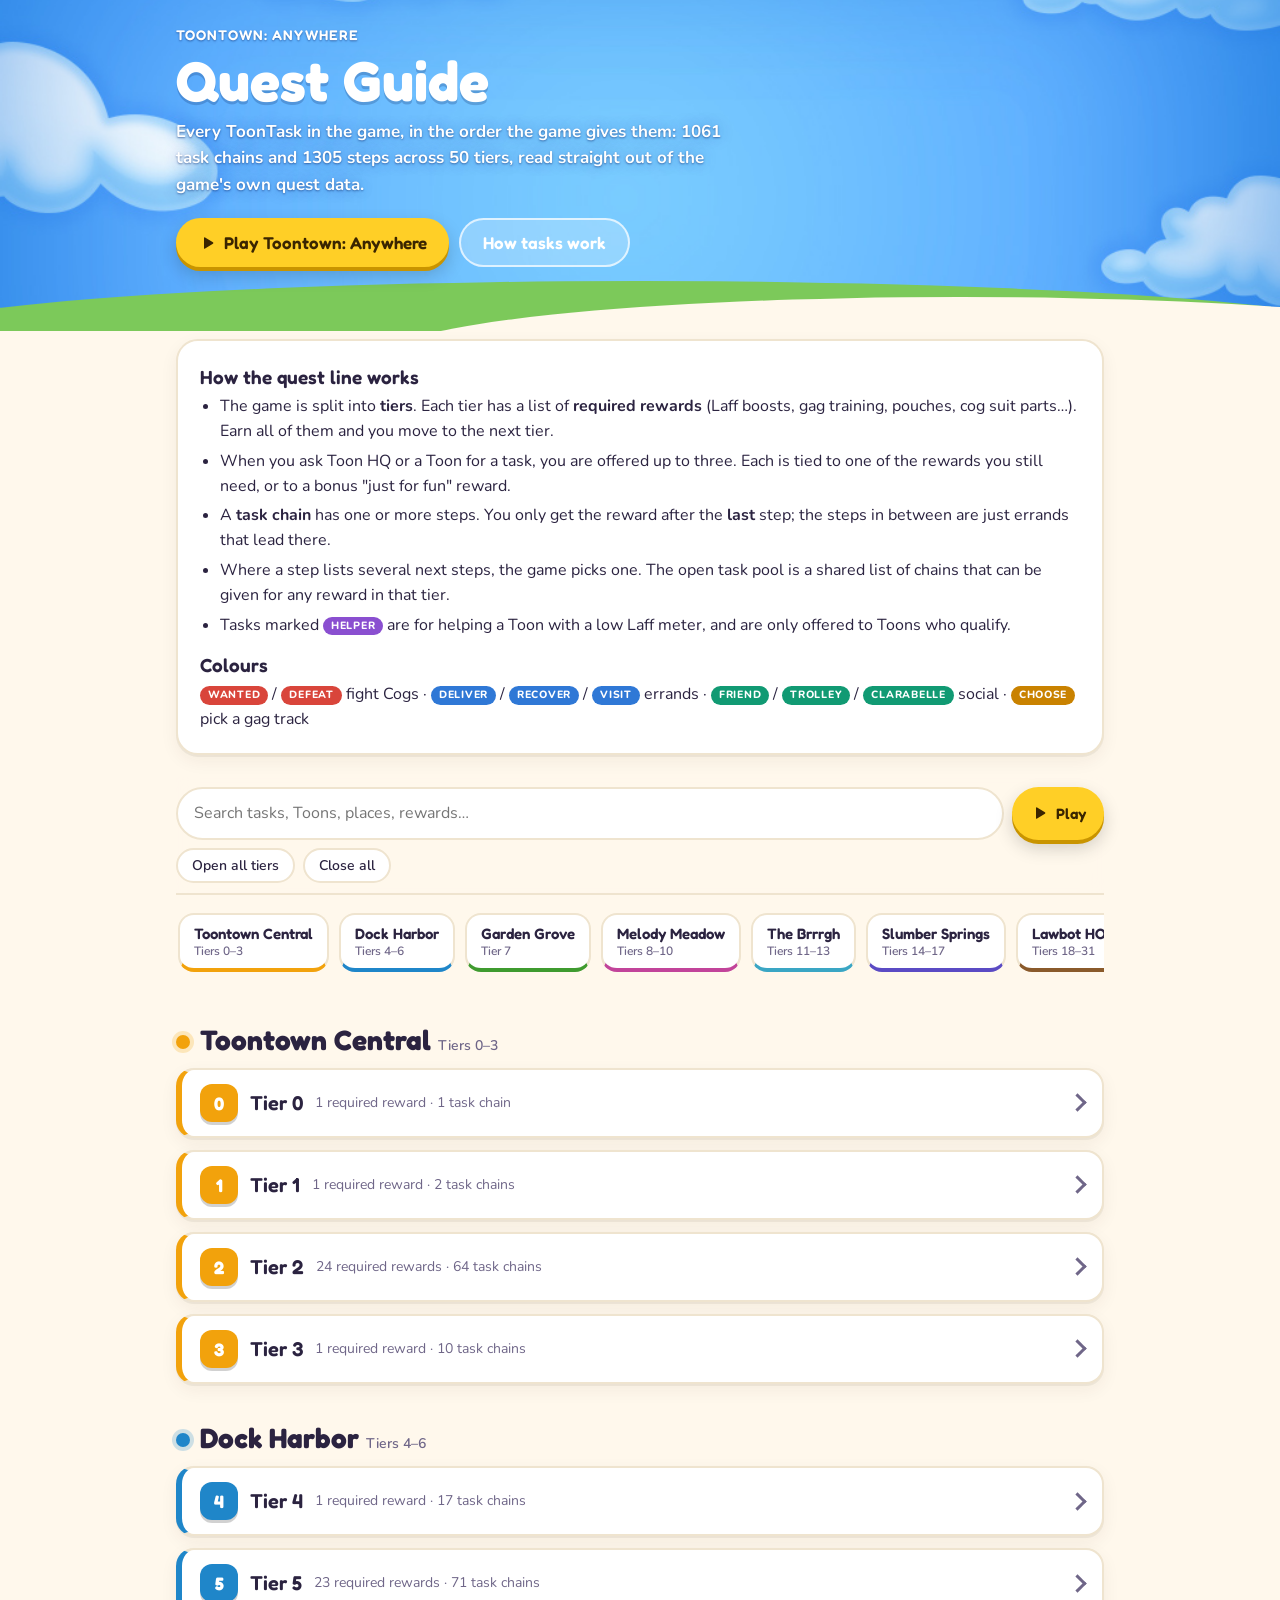
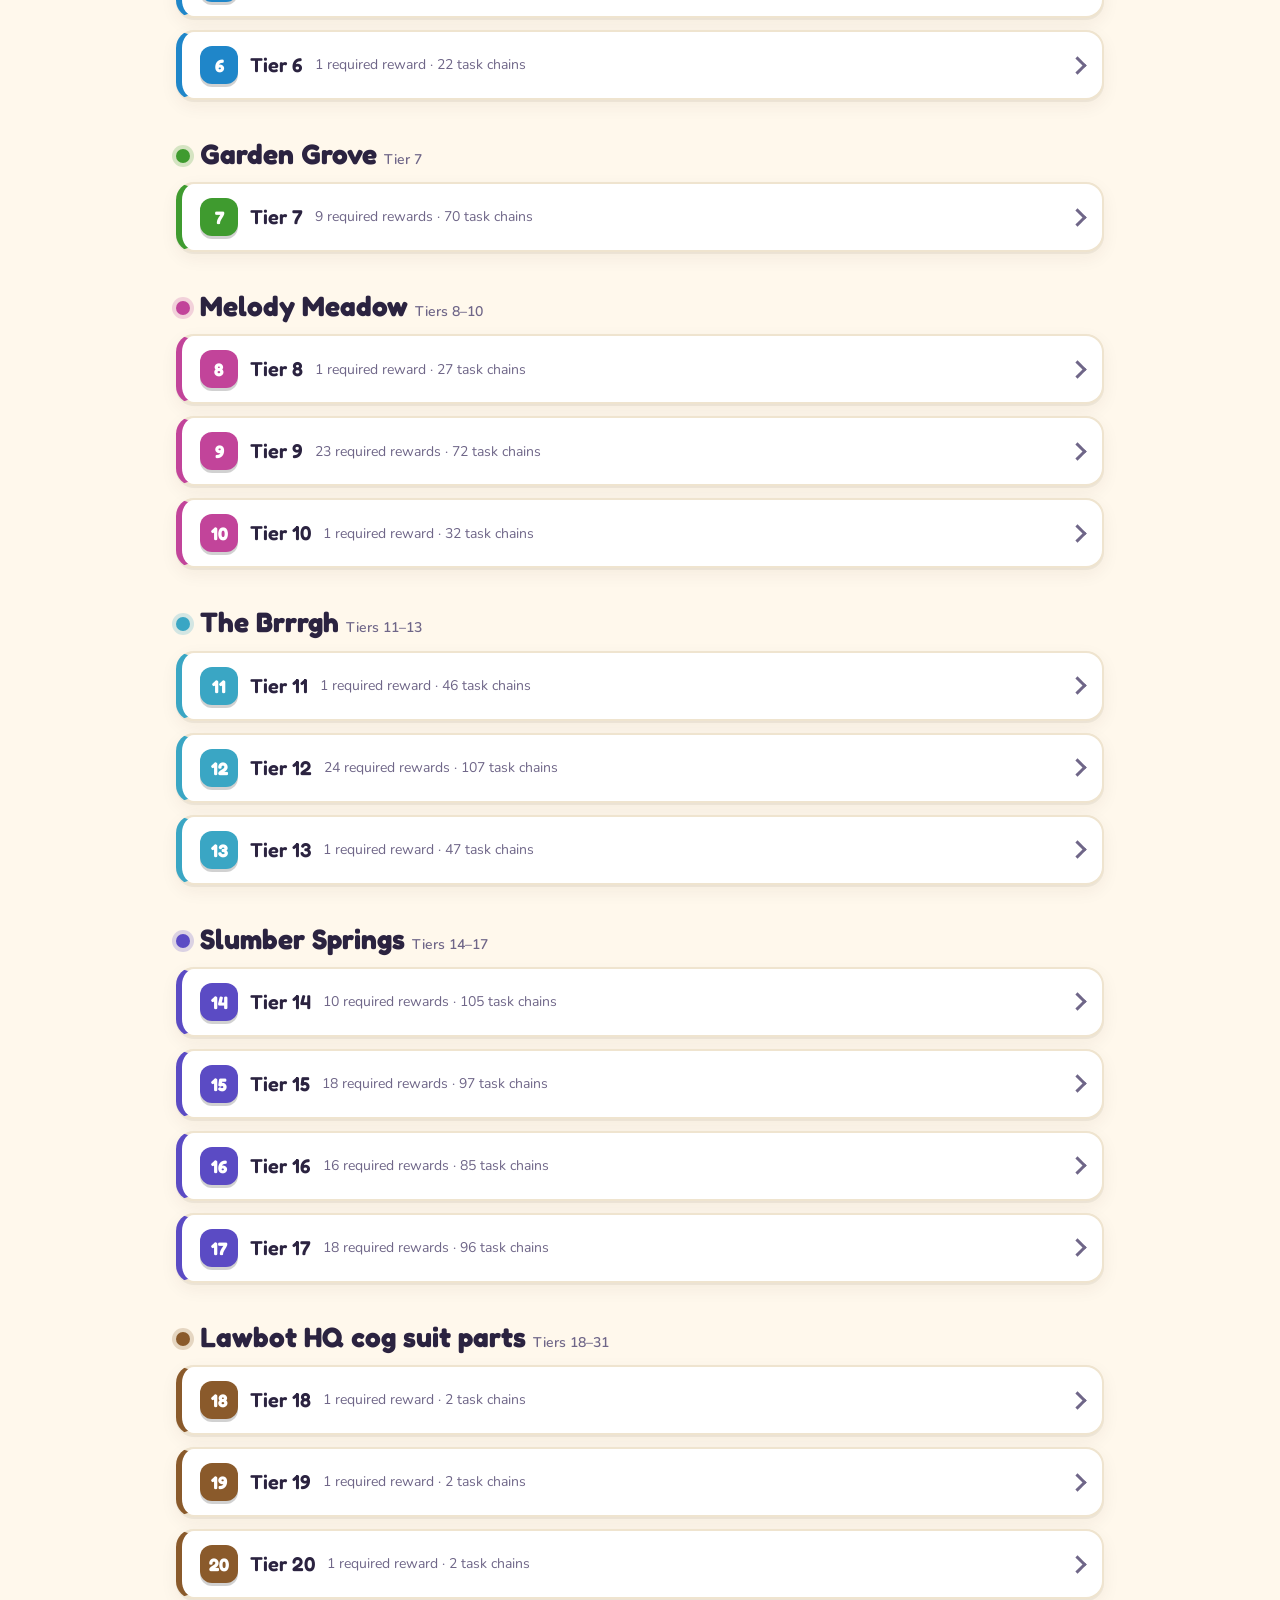
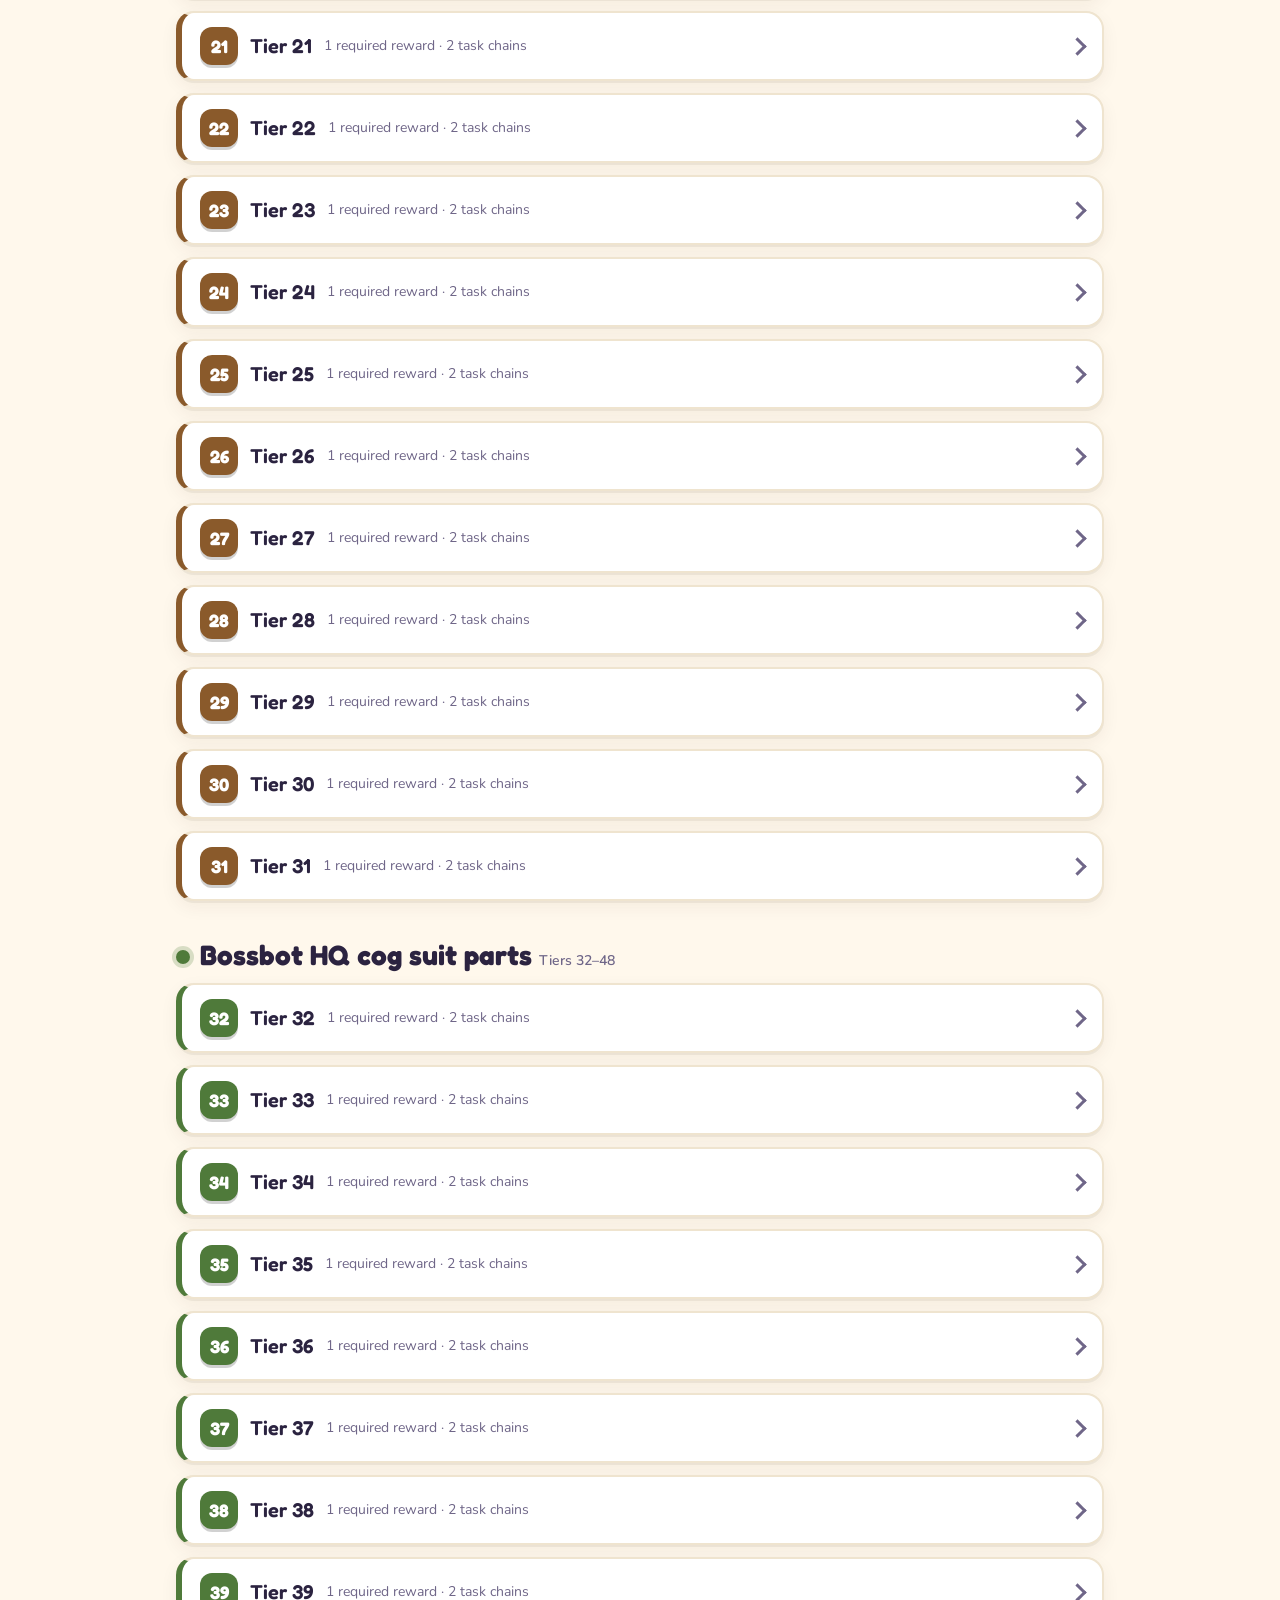
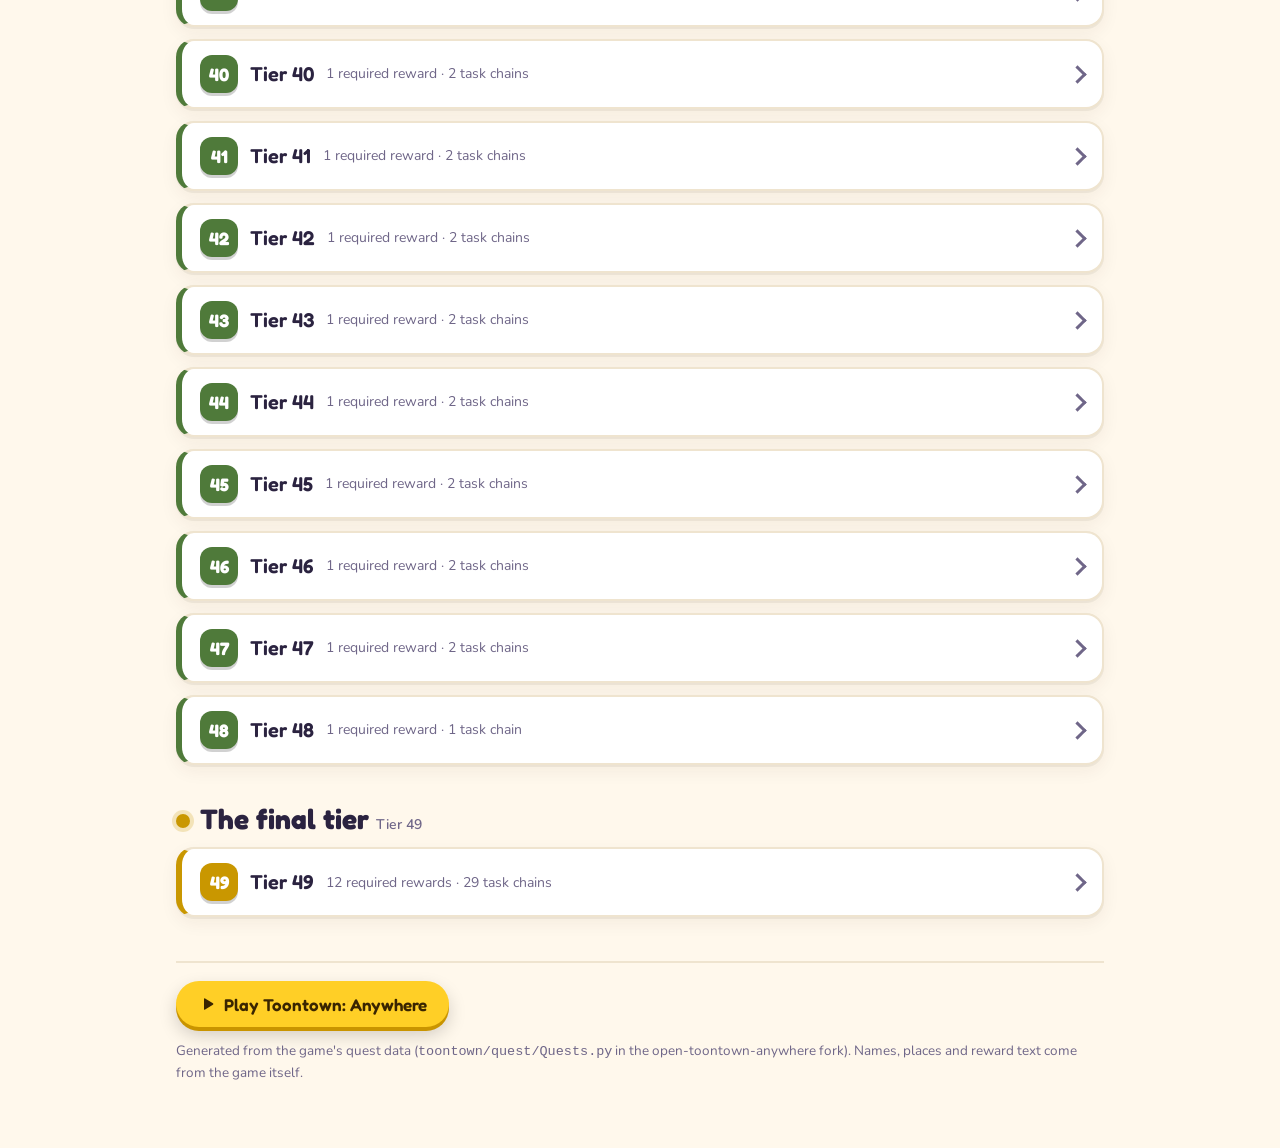
==== commit d35eac01: "Quest guide header uses the game page's cloud sky" ====
--- a/docs/quest-guide.html
+++ b/docs/quest-guide.html
@@ -17,16 +17,14 @@
 body{margin:0;background:var(--bg);color:var(--ink);font:16px/1.55 var(--text)}
 a{color:var(--accent)}
 .wrap{max-width:960px;margin:0 auto;padding:0 max(16px,env(safe-area-inset-right)) 64px max(16px,env(safe-area-inset-left))}
-.hero{position:relative;overflow:hidden;background:linear-gradient(180deg,var(--sky1),var(--sky2));color:#fff;padding:calc(28px + env(safe-area-inset-top)) 0 64px}
-.hero::before,.hero::after{content:"";position:absolute;border-radius:999px;background:rgba(255,255,255,.55)}
-.hero::before{width:220px;height:64px;top:38px;right:8%;box-shadow:-90px 26px 0 -8px rgba(255,255,255,.45),60px 30px 0 -14px rgba(255,255,255,.4)}
-.hero::after{width:160px;height:48px;top:120px;left:-30px;box-shadow:120px -10px 0 -10px rgba(255,255,255,.35)}
+.hero{position:relative;overflow:hidden;background:#2f86e8 url([data-uri]) center / cover no-repeat;color:#fff;padding:calc(28px + env(safe-area-inset-top)) 0 64px}
+@media (prefers-color-scheme:dark){.hero::before{content:"";position:absolute;inset:0;background:rgba(14,10,48,.5)}}
 .hero .hill{position:absolute;left:-10%;right:-10%;bottom:-70px;height:120px;background:var(--grass);border-radius:50% 50% 0 0}
 .hero .hill2{position:absolute;left:30%;right:-20%;bottom:-86px;height:120px;background:var(--bg);border-radius:50% 50% 0 0}
 .hero .in{position:relative;z-index:1;max-width:960px;margin:0 auto;padding:0 max(16px,env(safe-area-inset-right)) 0 max(16px,env(safe-area-inset-left))}
-.brand{font:600 14px/1 var(--head);letter-spacing:.08em;text-transform:uppercase;opacity:.9}
+.brand{font:600 14px/1 var(--head);letter-spacing:.08em;text-transform:uppercase;text-shadow:0 1px 2px rgba(10,40,110,.55)}
 .hero h1{font:700 clamp(34px,7vw,56px)/1.02 var(--head);margin:10px 0 10px;text-shadow:0 3px 0 rgba(20,50,110,.25);text-wrap:balance}
-.hero p{margin:0 0 20px;max-width:58ch;font-size:17px;color:rgba(255,255,255,.95)}
+.hero p{margin:0 0 20px;max-width:58ch;font-size:17px;font-weight:700;color:#fff;text-shadow:0 1px 2px rgba(10,40,110,.55),0 0 14px rgba(10,60,150,.35)}
 .cta{display:flex;gap:10px;flex-wrap:wrap}
 .btn{display:inline-flex;align-items:center;gap:8px;text-decoration:none;font:600 17px/1 var(--head);padding:14px 22px;border-radius:999px}
 .btn.play{background:var(--play);color:var(--playink);box-shadow:0 4px 0 #c99400,0 8px 18px rgba(0,0,0,.18)}
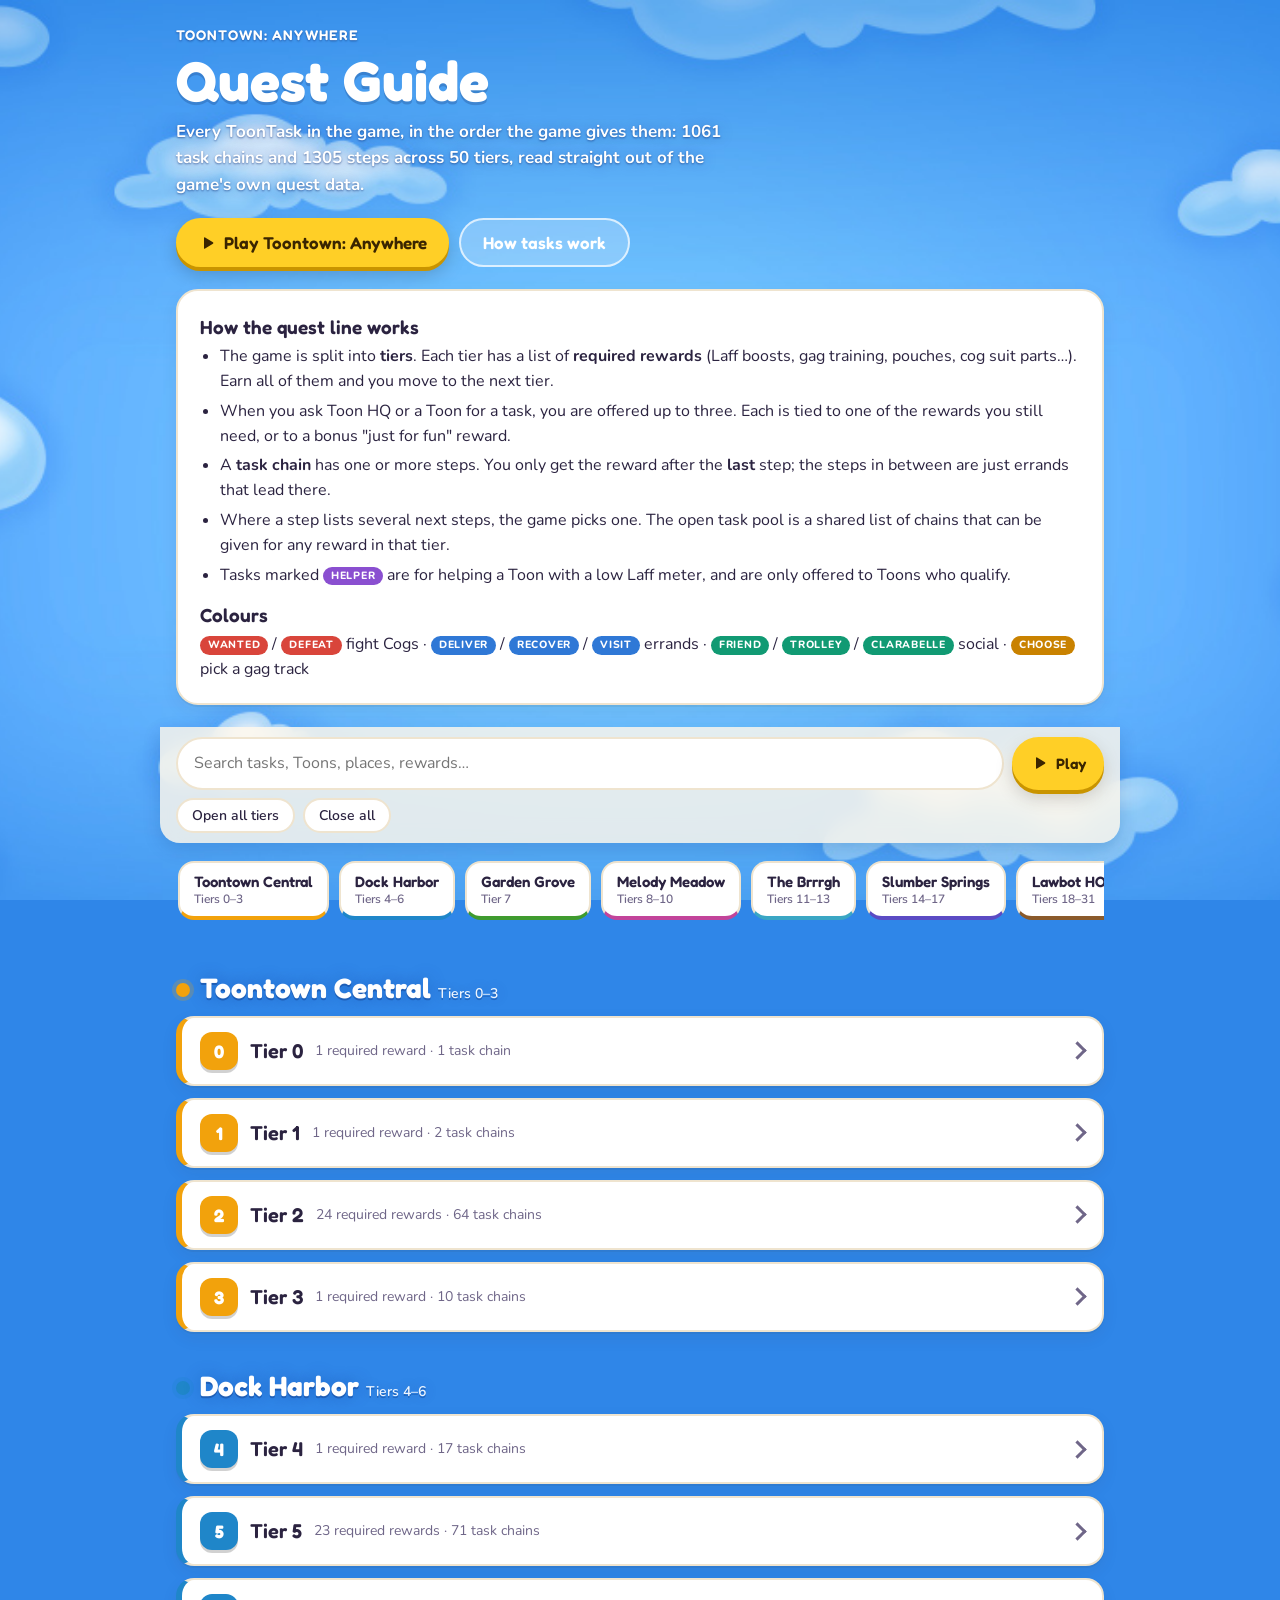
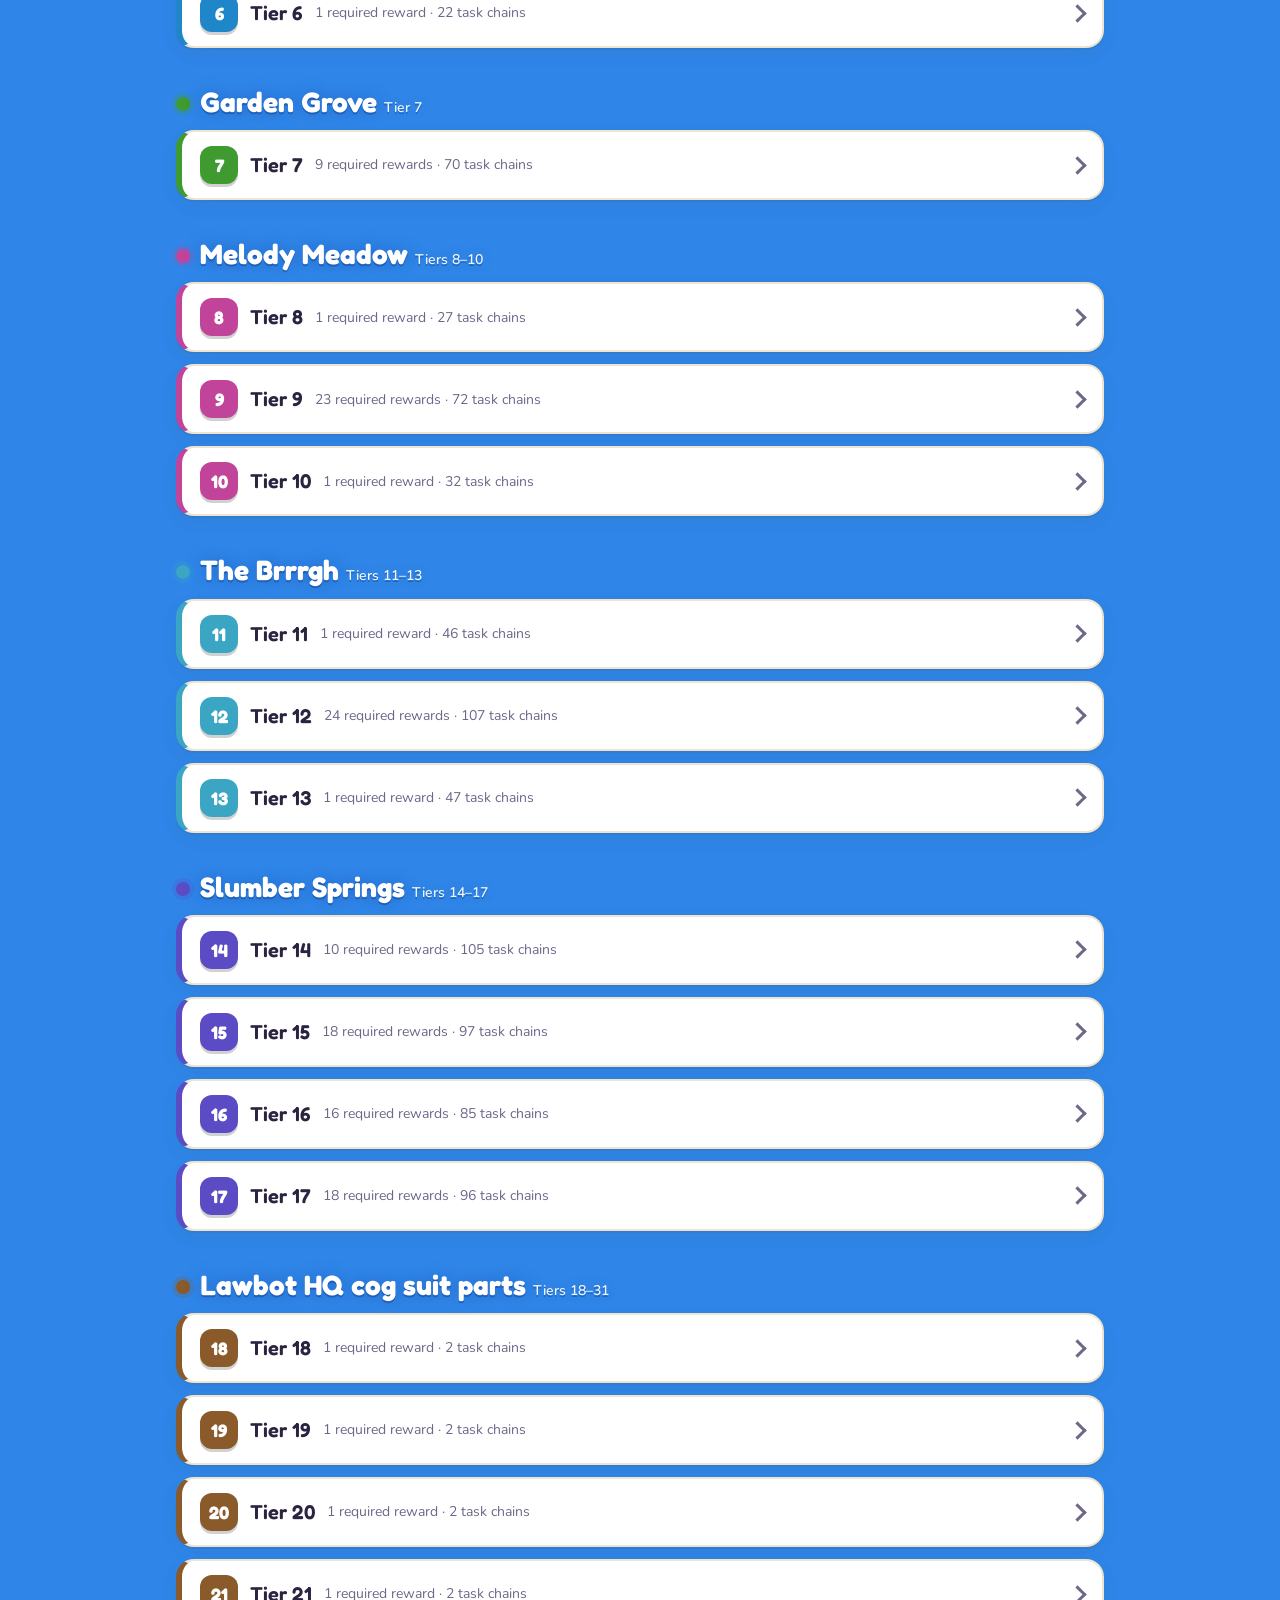
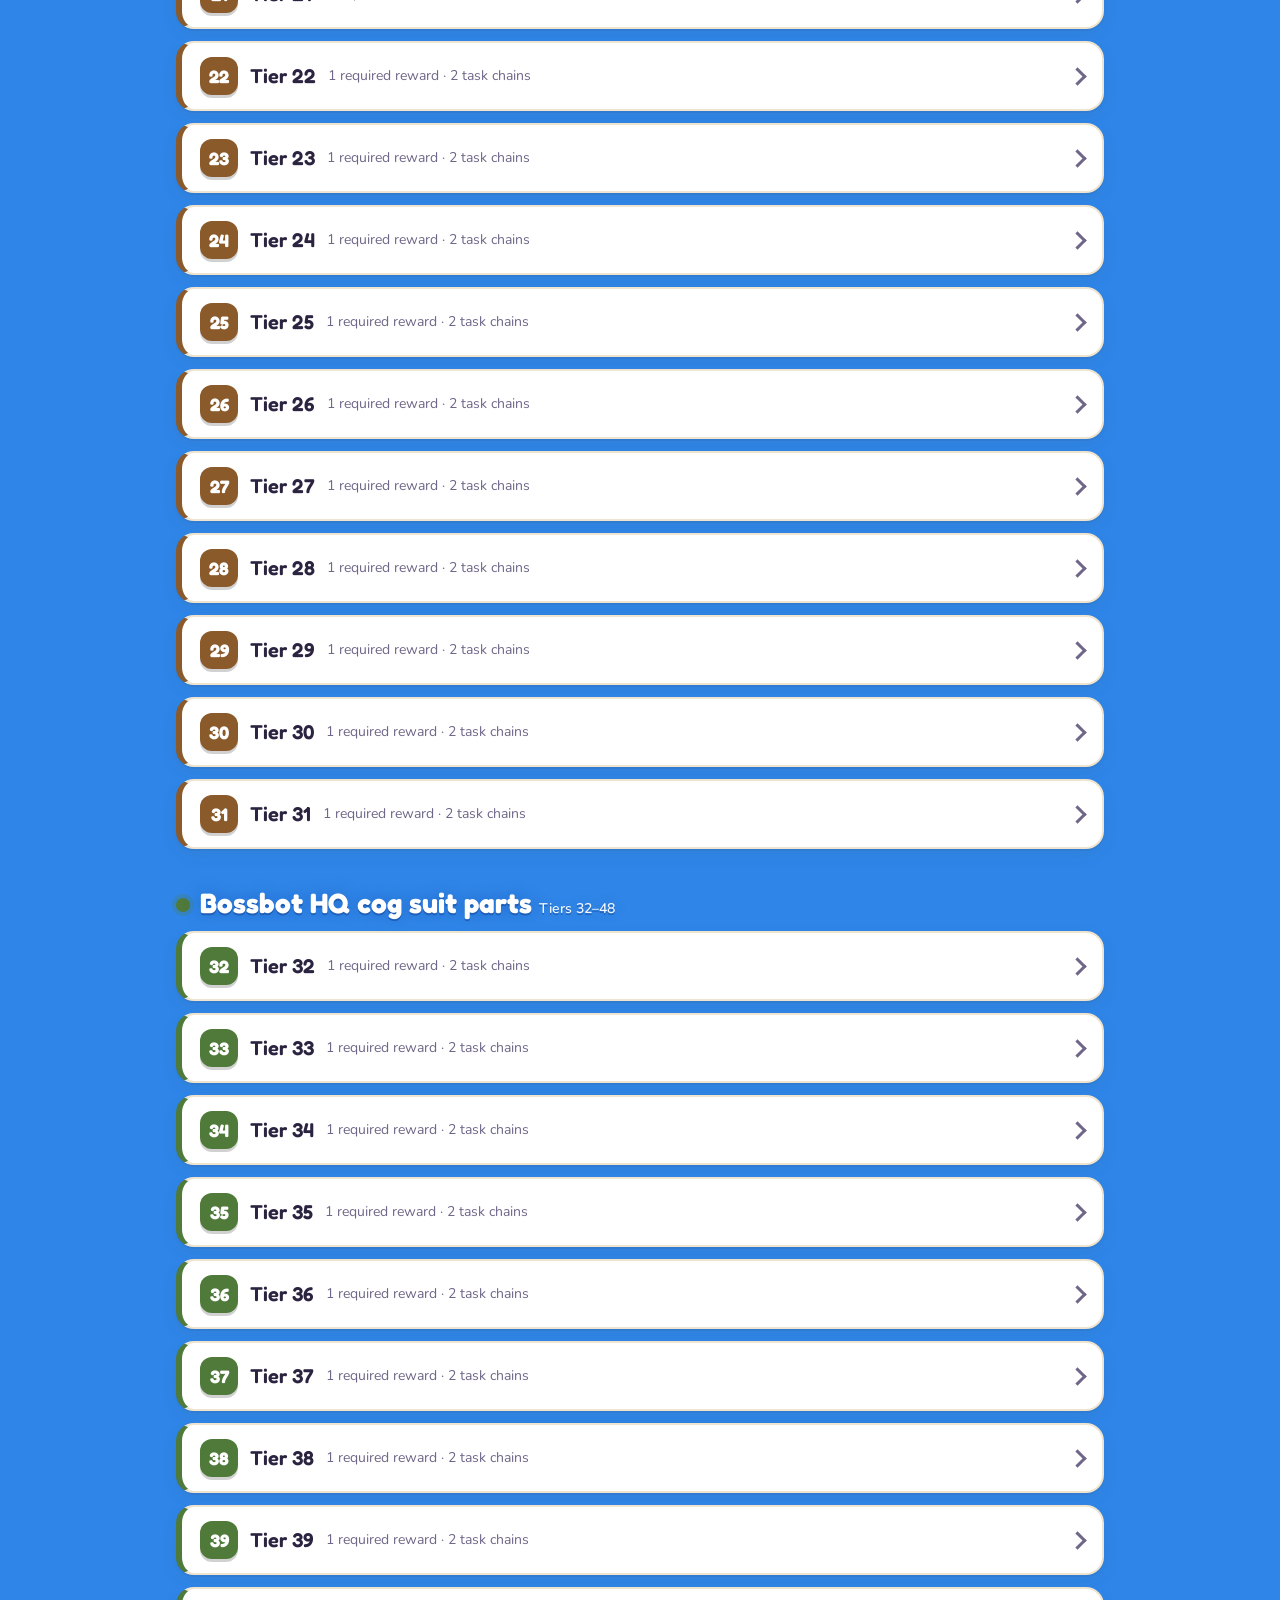
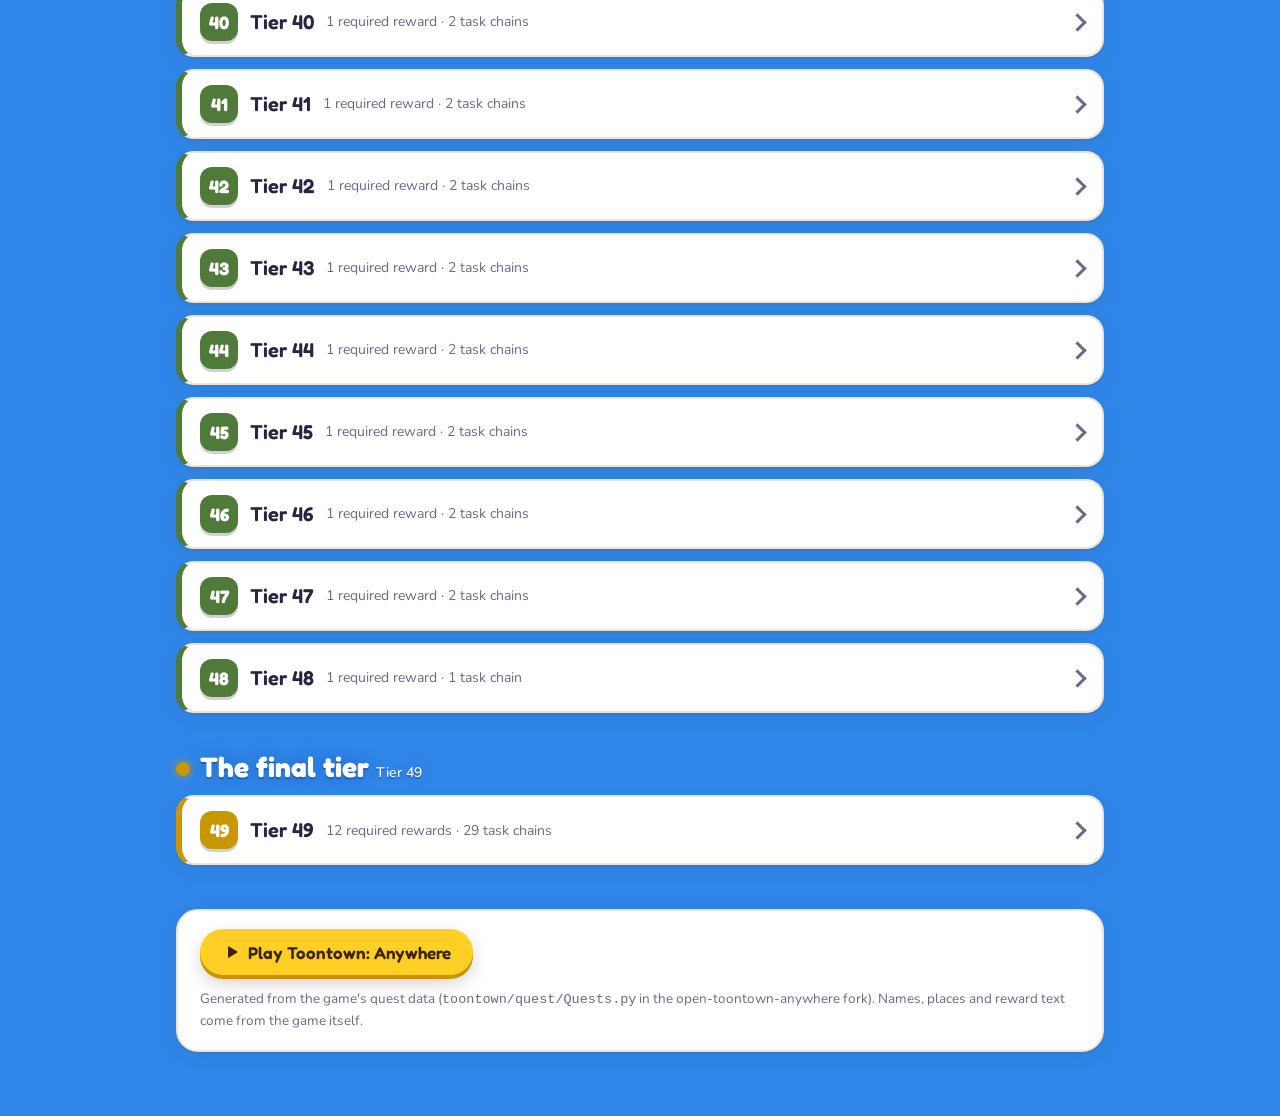
==== commit 629ccf0d: "Quest guide: the cloud sky behind the whole page" ====
--- a/docs/quest-guide.html
+++ b/docs/quest-guide.html
@@ -1,7 +1,7 @@
 <!doctype html>
 <html lang="en"><head><meta charset="utf-8"><meta name="viewport" content="width=device-width, initial-scale=1, viewport-fit=cover">
 <title>Toontown: Anywhere Quest Guide</title>
-<meta name="theme-color" content="#4fb3f0">
+<meta name="theme-color" content="#2f86e8">
 <link rel="preconnect" href="https://fonts.googleapis.com"><link rel="preconnect" href="https://fonts.gstatic.com" crossorigin>
 <link rel="stylesheet" href="https://fonts.googleapis.com/css2?family=Fredoka:wght@500;600;700&family=Nunito:wght@400;600;700;800&display=swap">
 <style>
@@ -14,13 +14,12 @@
 --accent:#b28cff;--accent2:#45d6a8;--fight:#ff7a70;--errand:#7fb0ff;--social:#45d6a8;--choose:#ffbe4d;--helper:#c19bff;
 --sky1:#1d2a6b;--sky2:#3a3f9a;--grass:#2f6b3a;--shadow:0 6px 18px rgba(0,0,0,.25);color-scheme:dark}}
 *{box-sizing:border-box}html{scroll-behavior:smooth;-webkit-text-size-adjust:100%}
-body{margin:0;background:var(--bg);color:var(--ink);font:16px/1.55 var(--text)}
+body{margin:0;background:#2f86e8;color:var(--ink);font:16px/1.55 var(--text)}
+body::before{content:"";position:fixed;inset:0;z-index:-1;background:#2f86e8 url([data-uri]